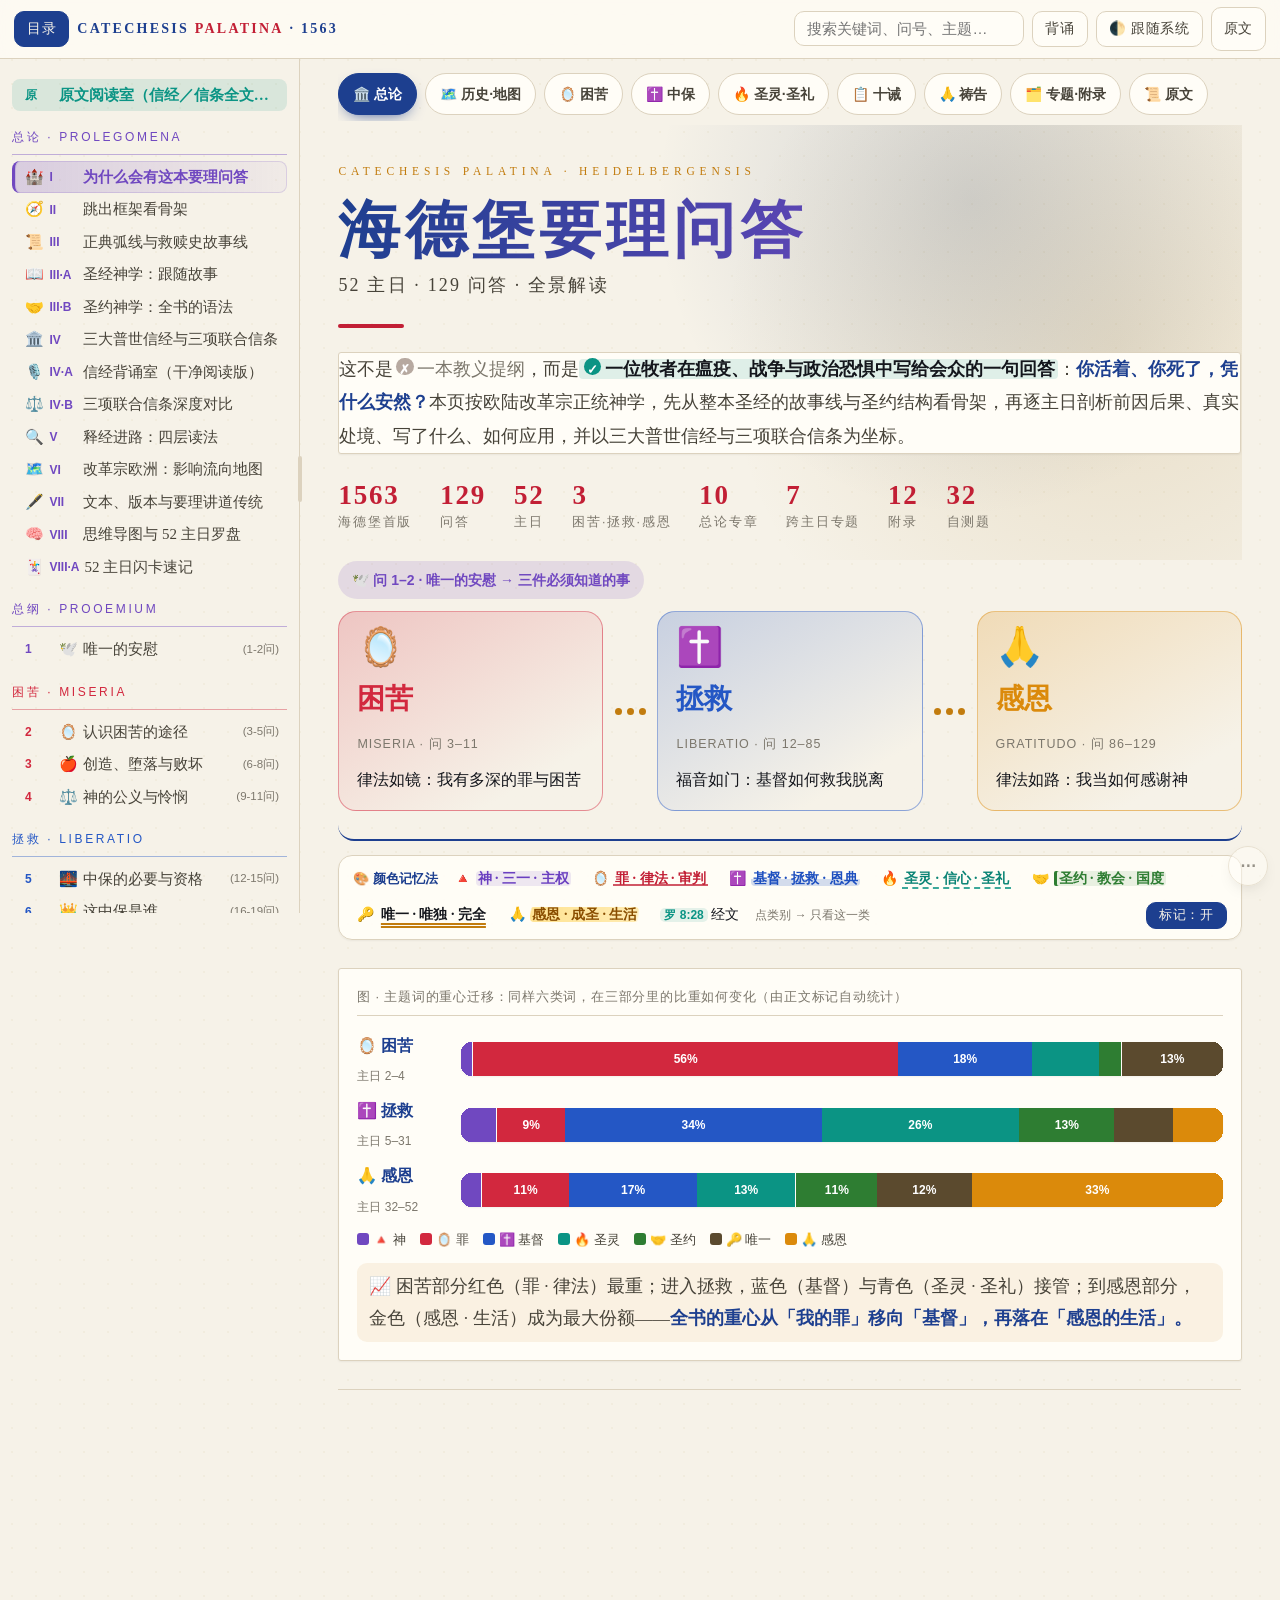
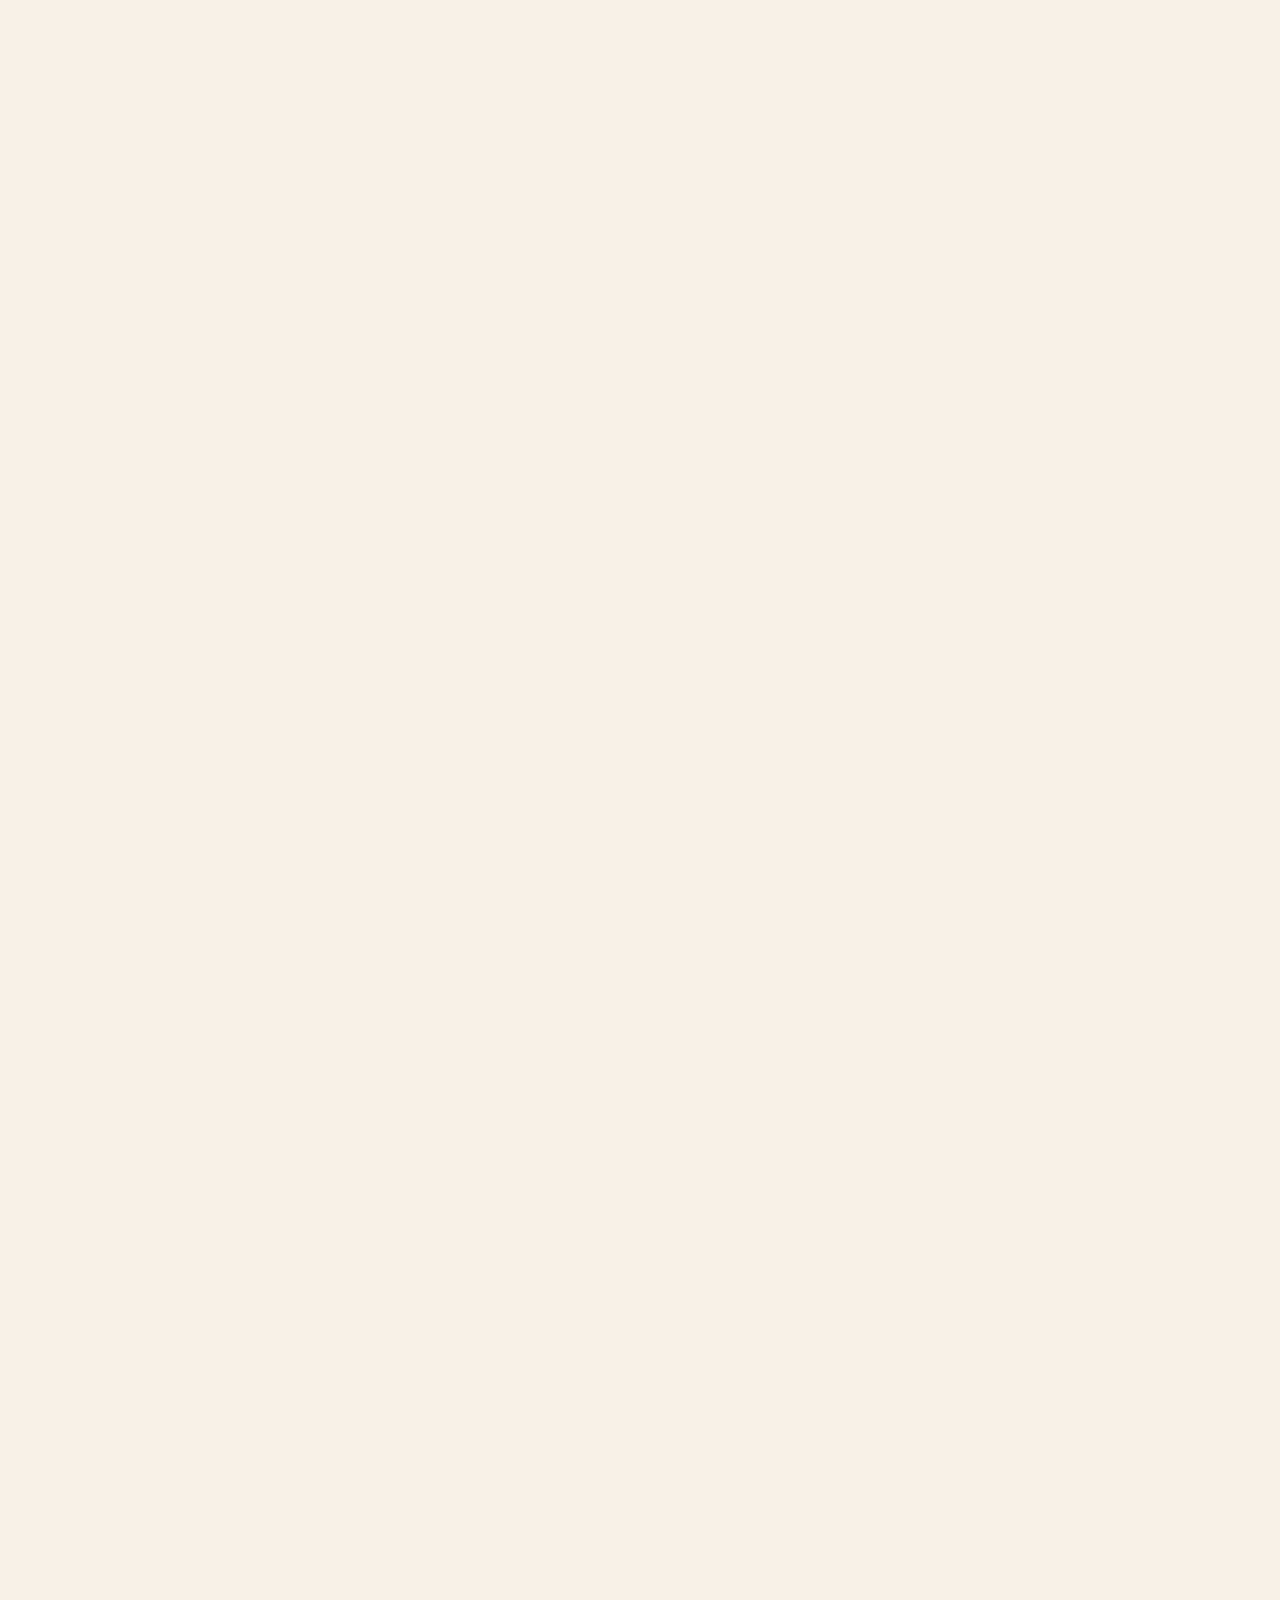
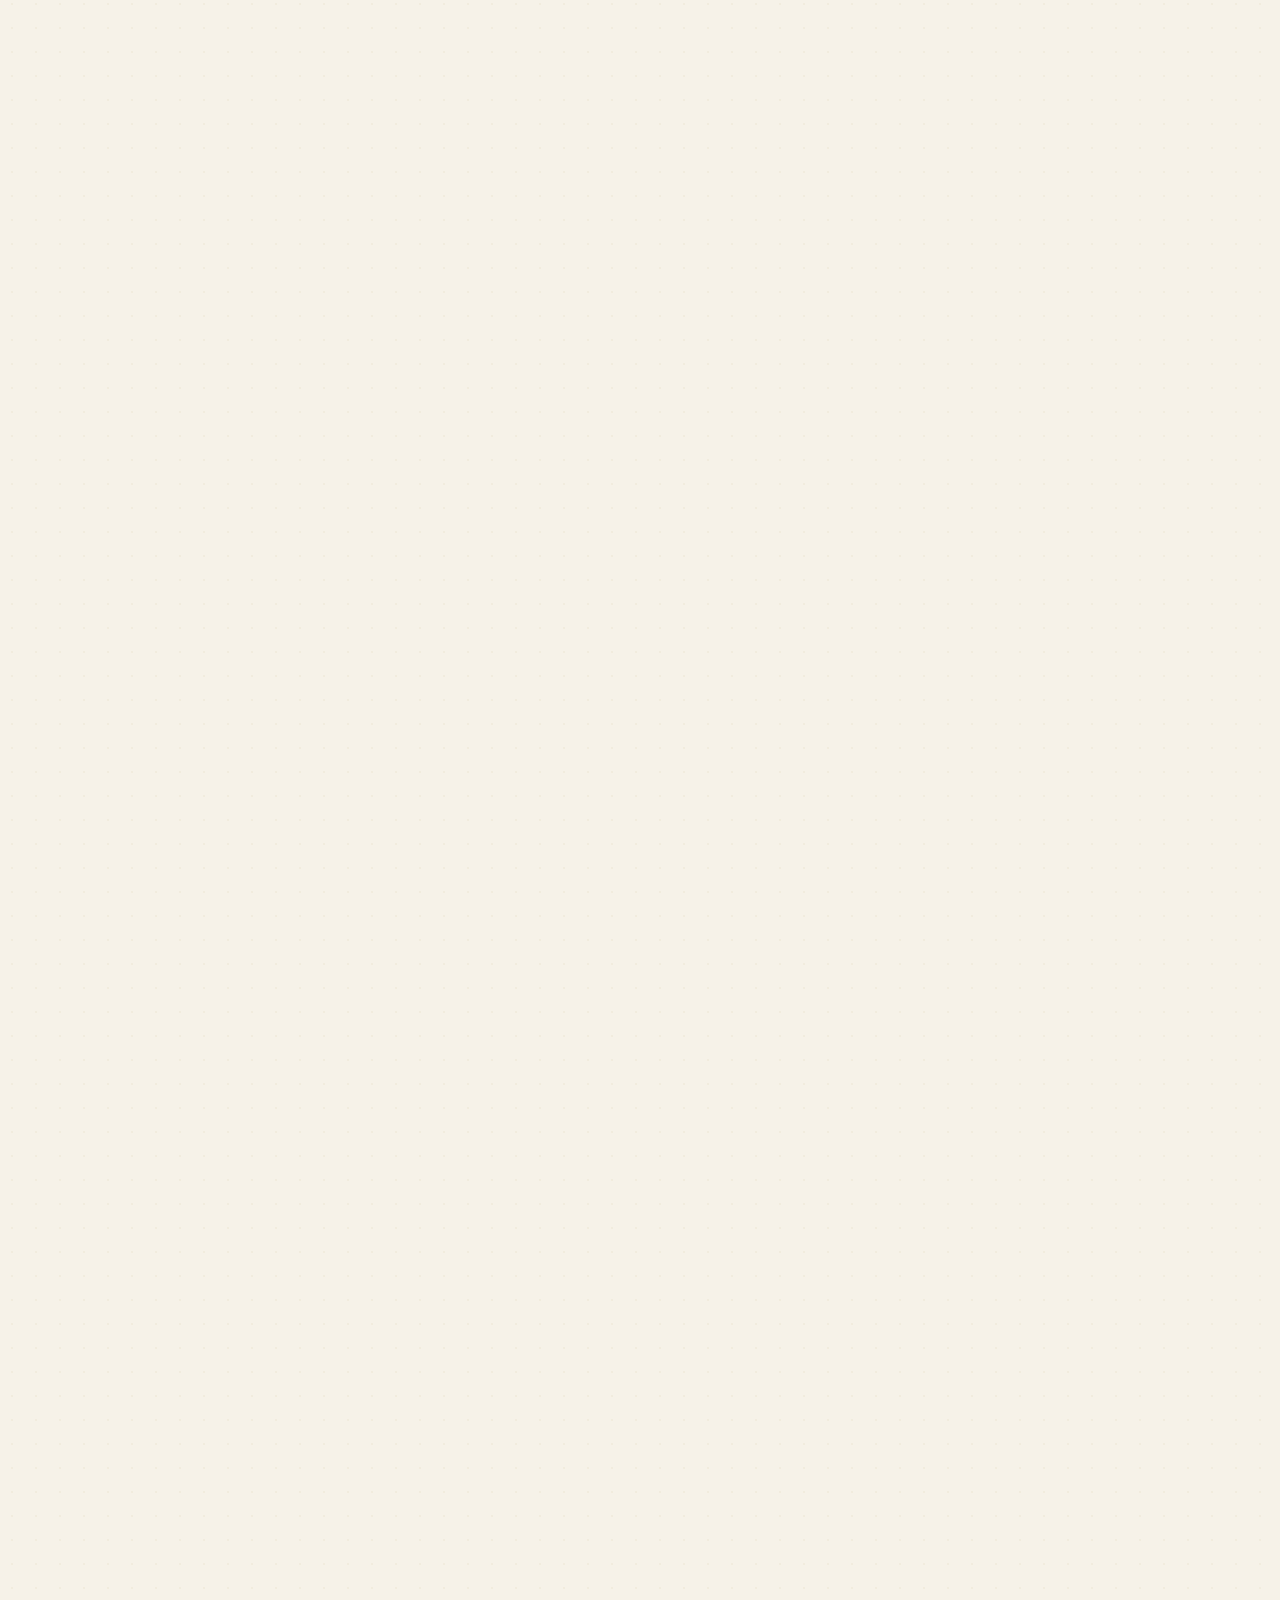
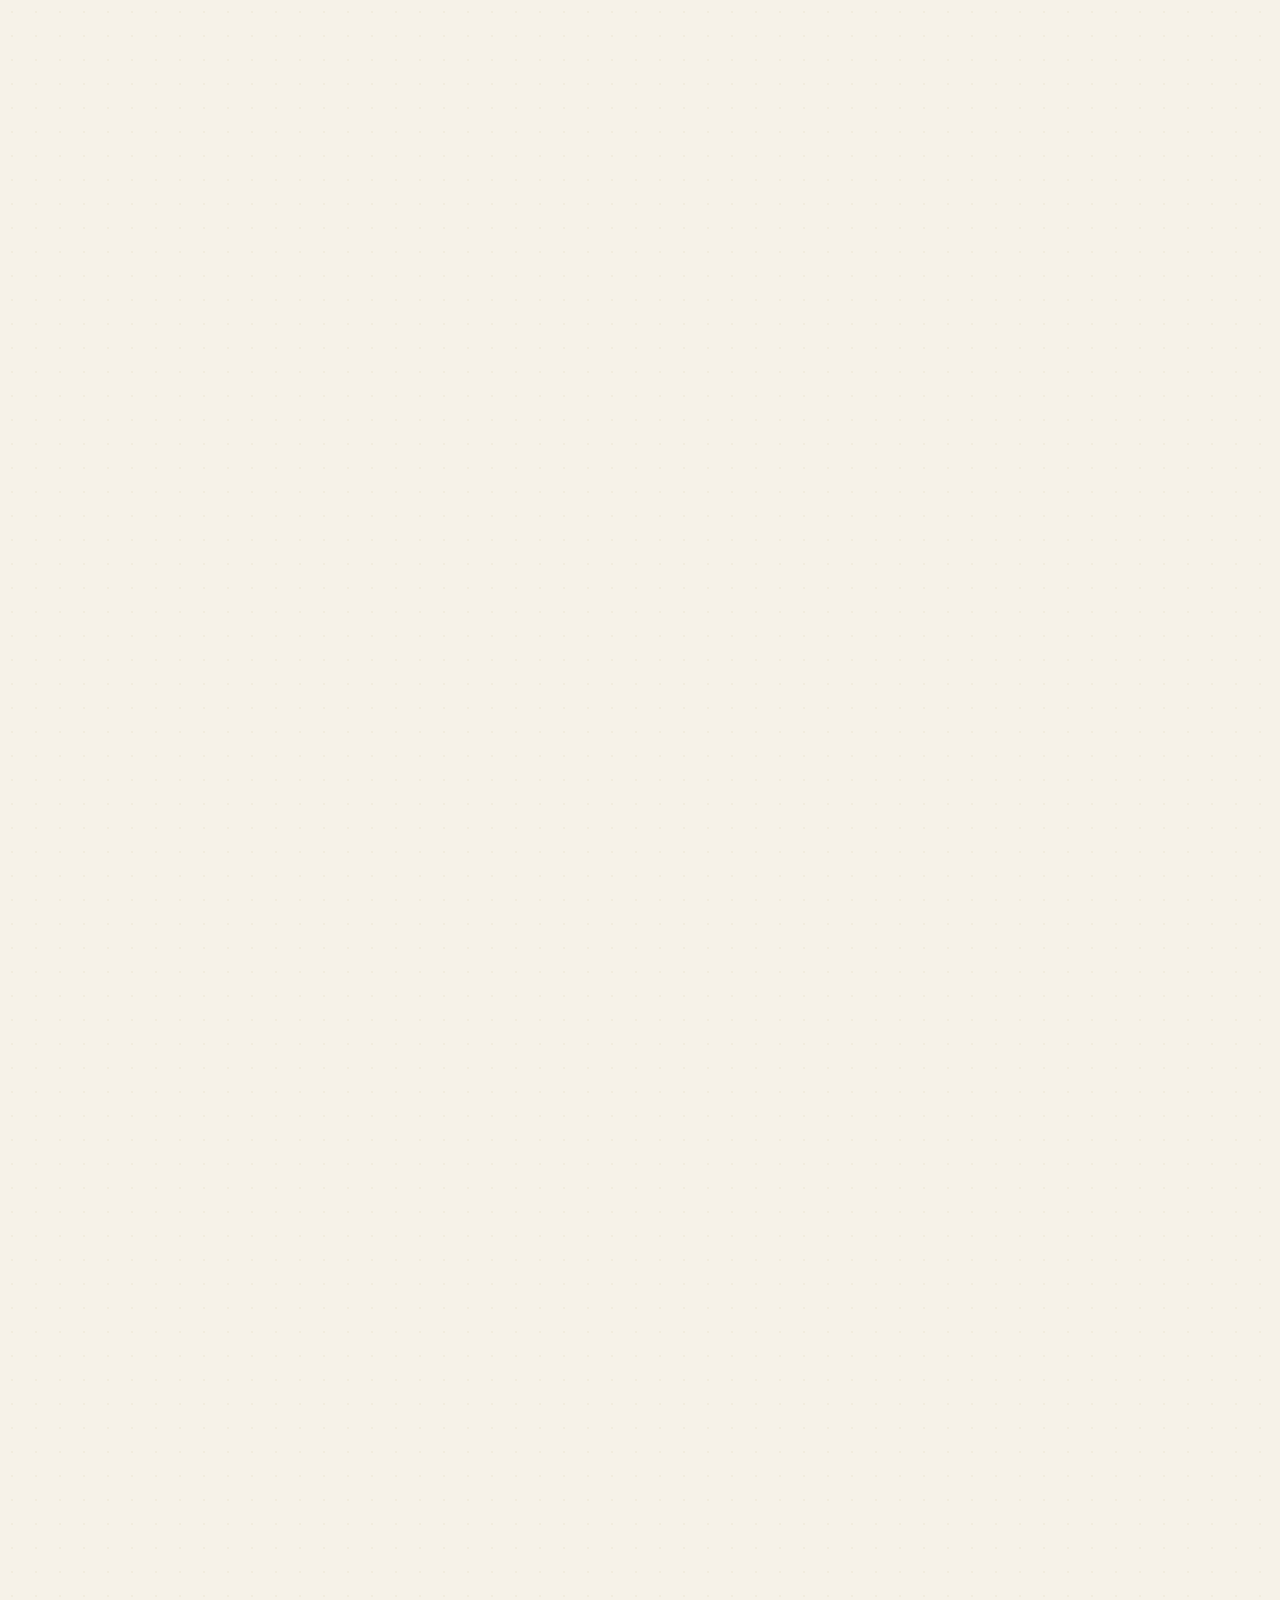
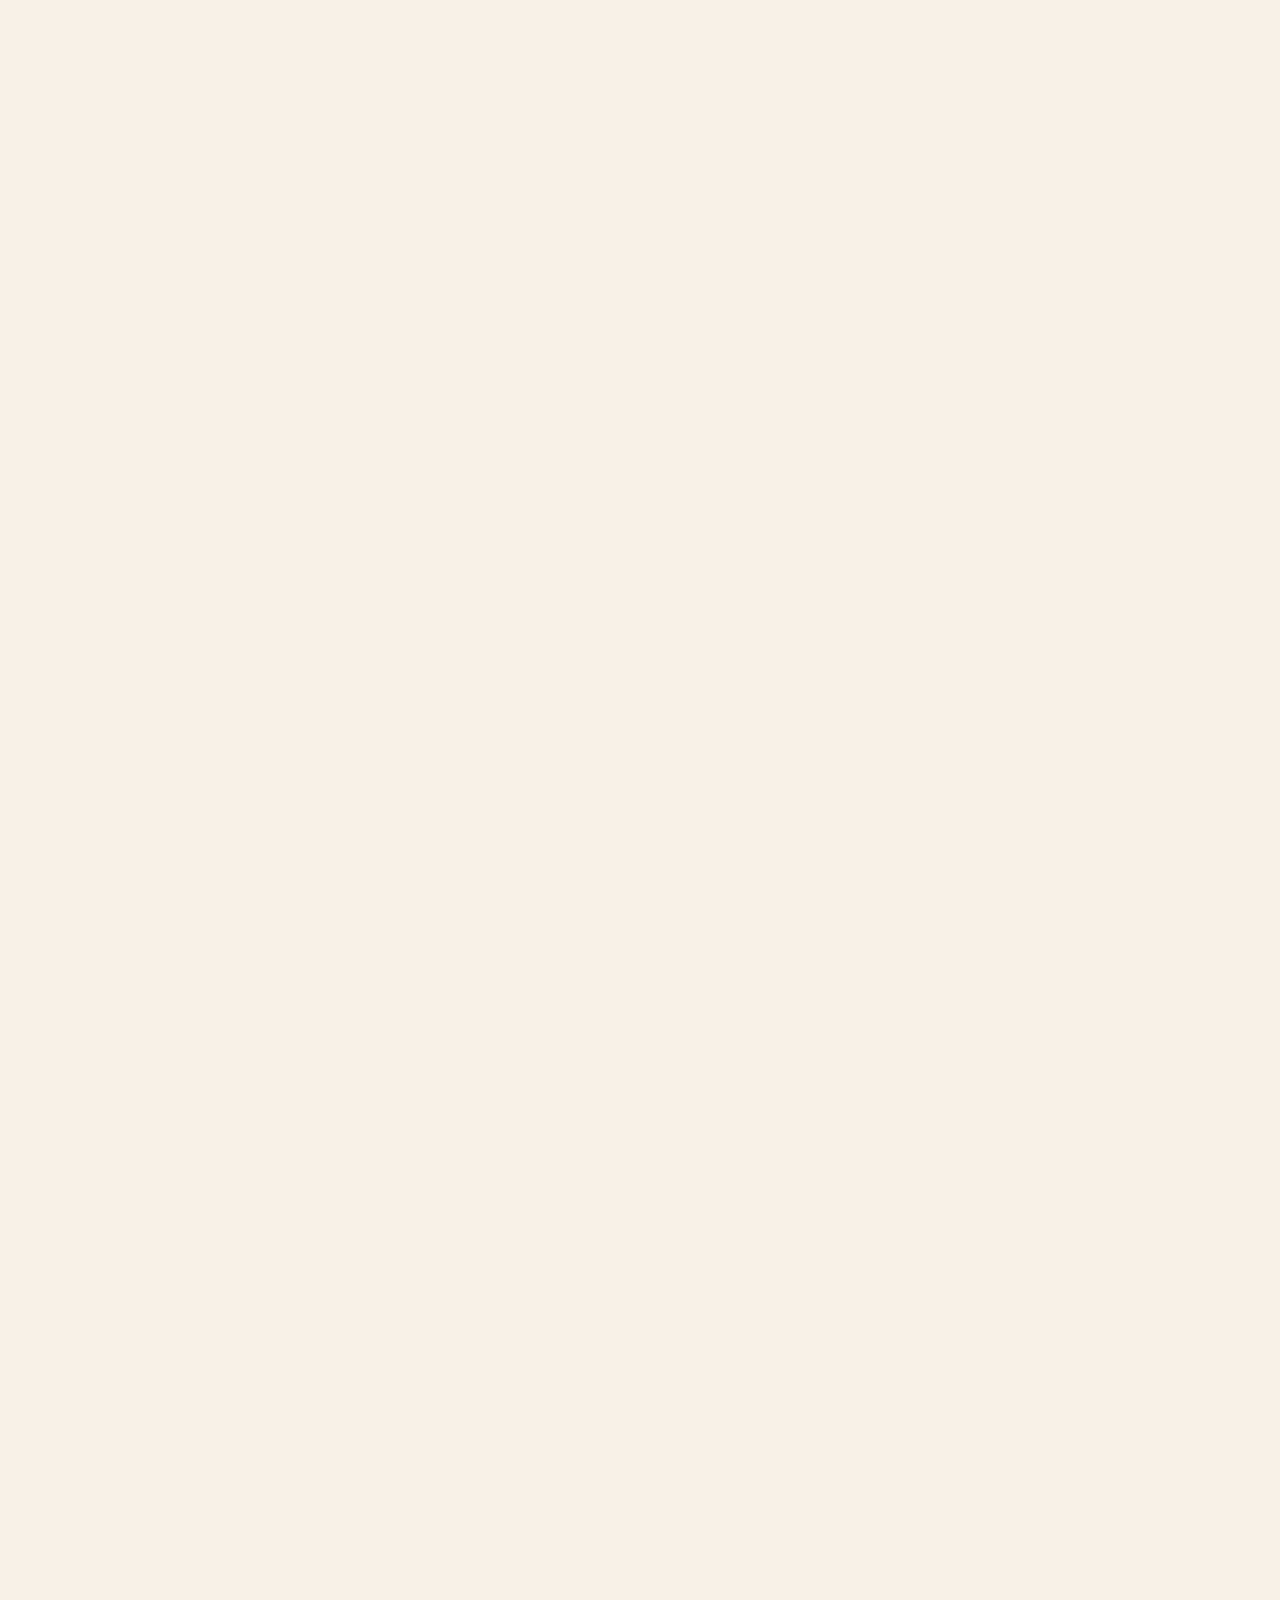
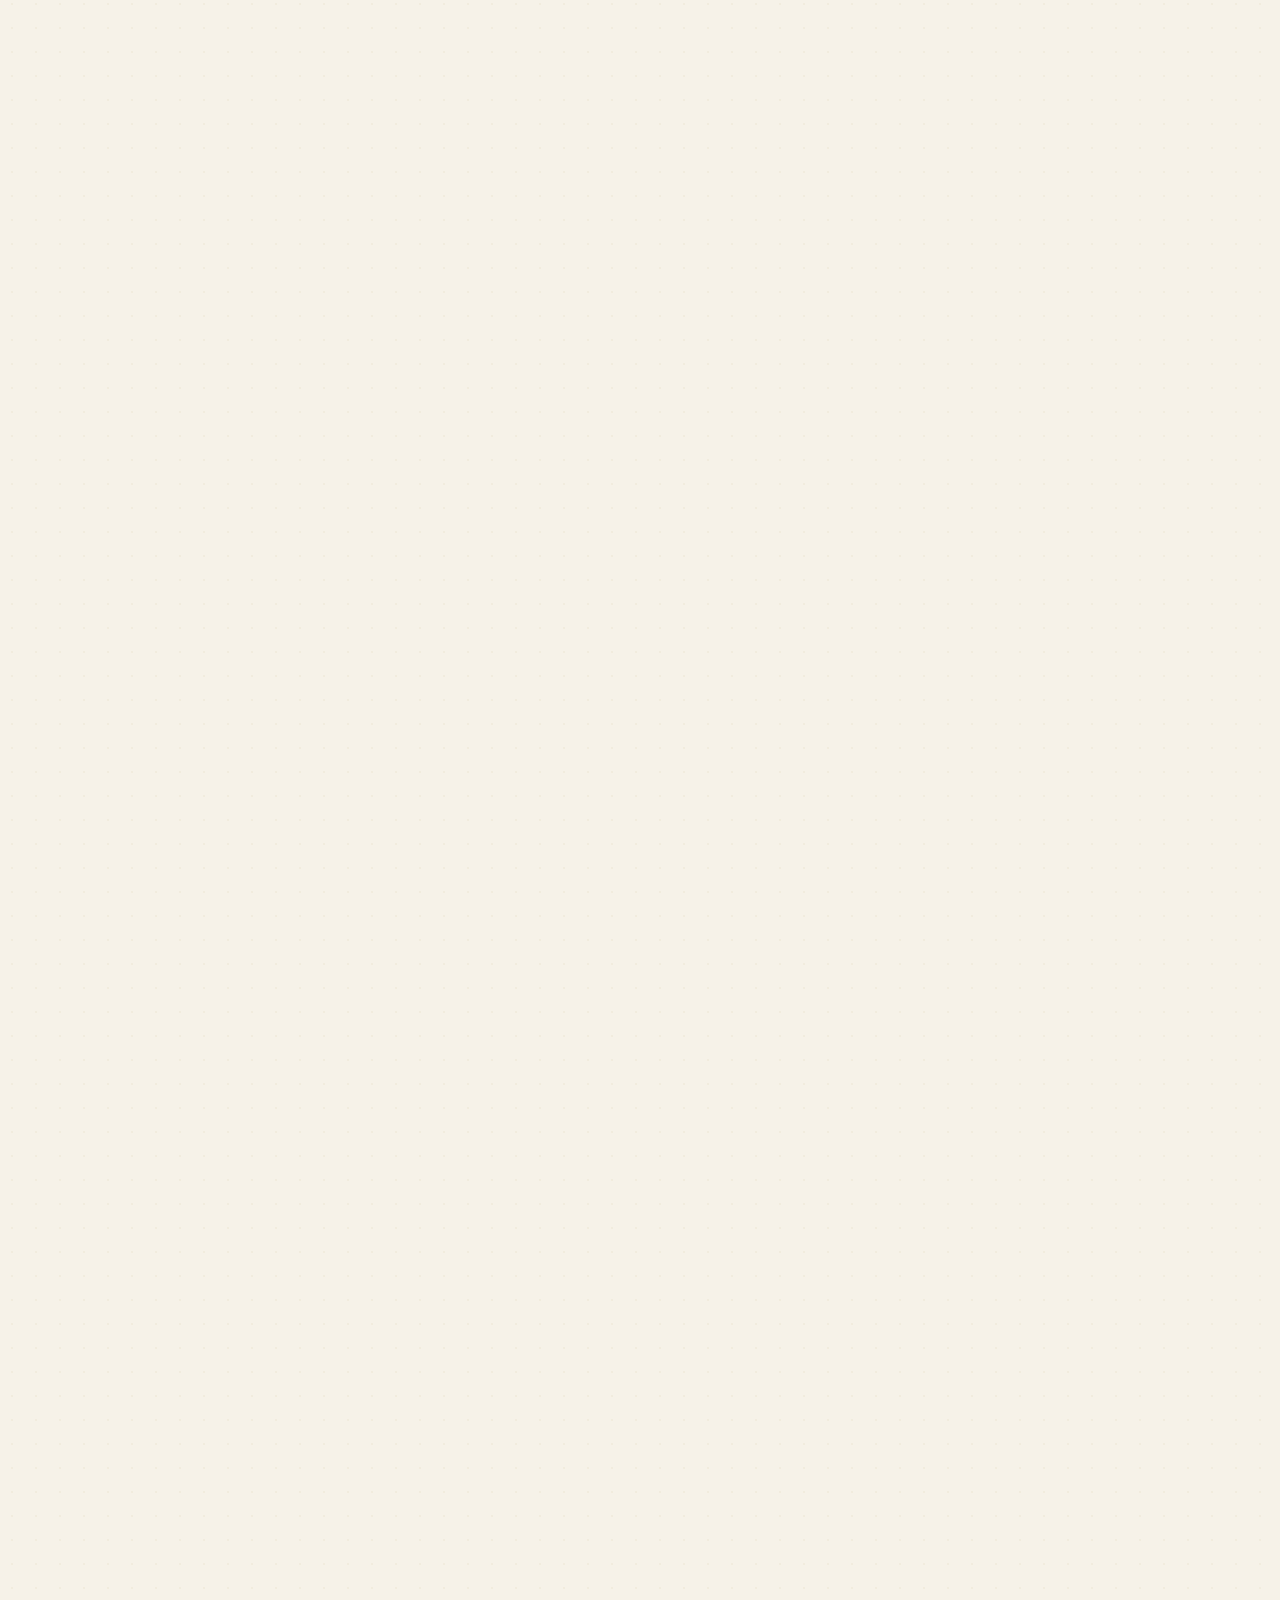
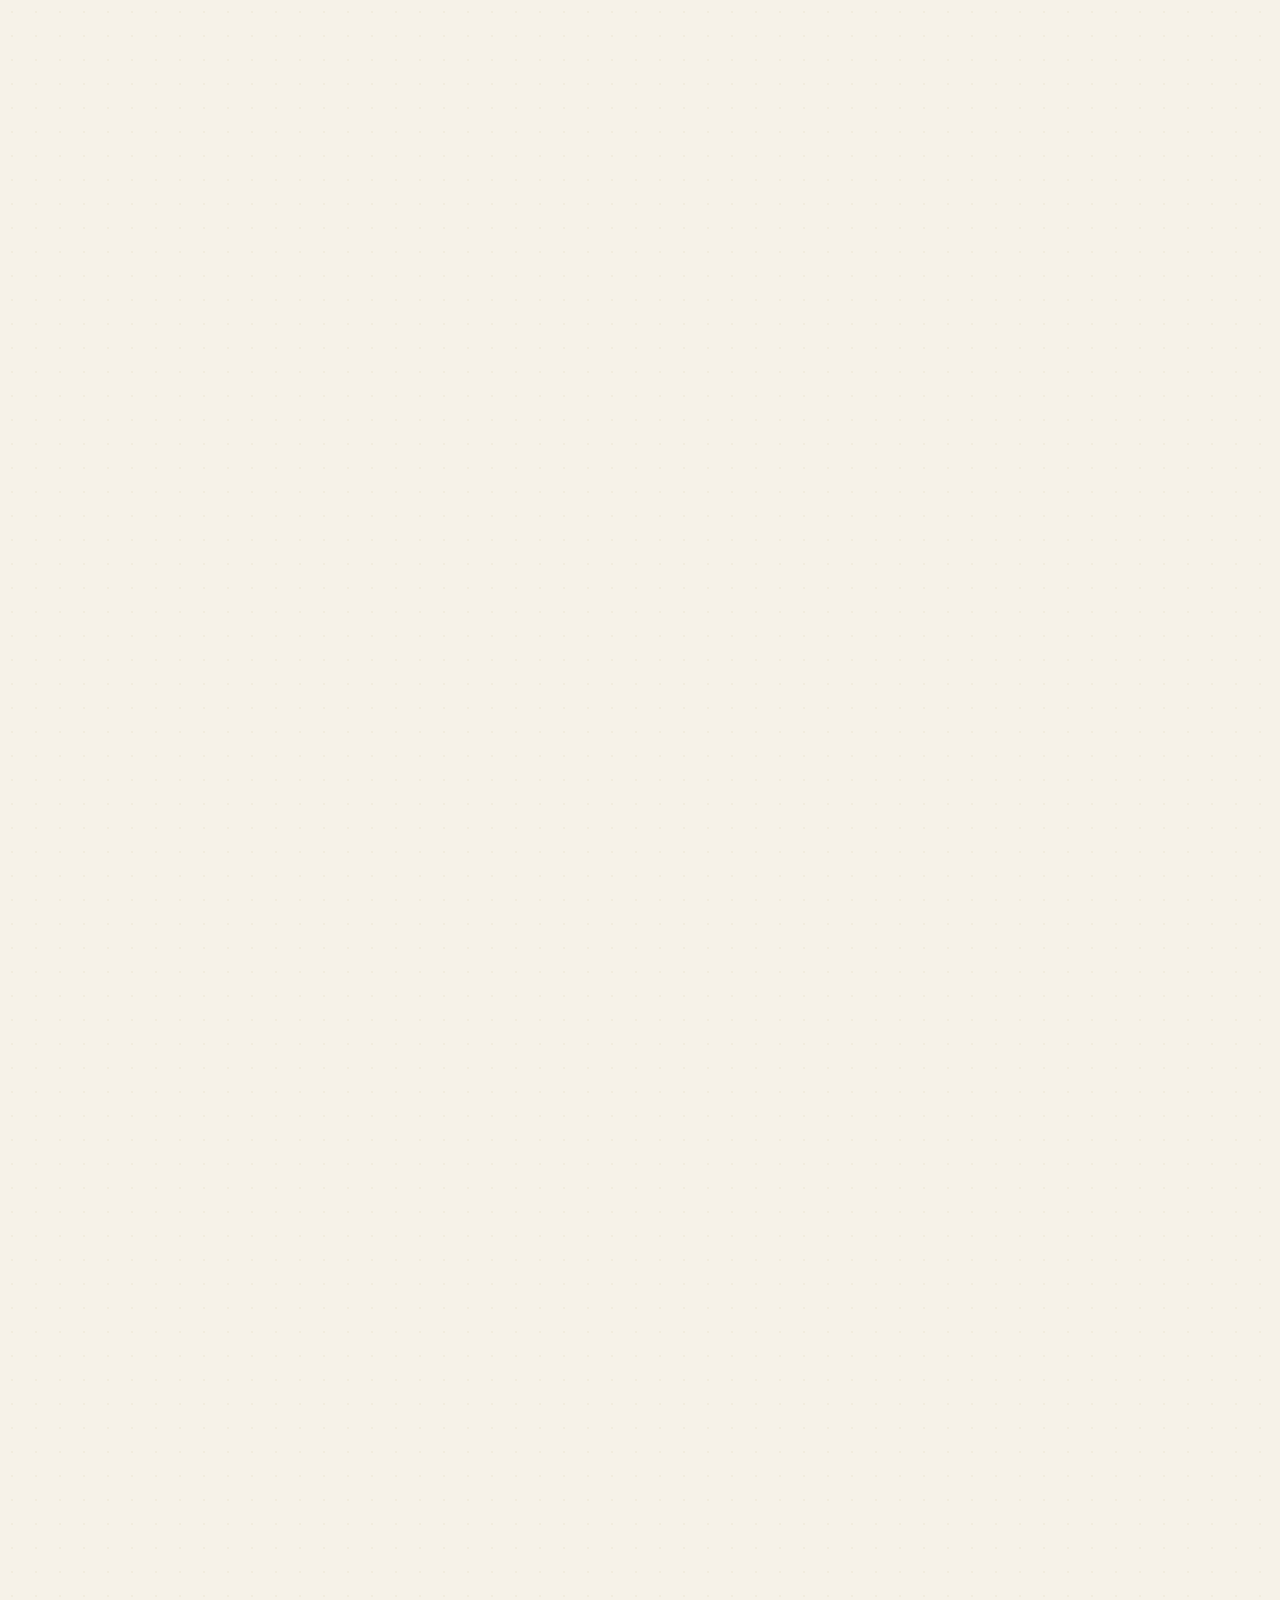
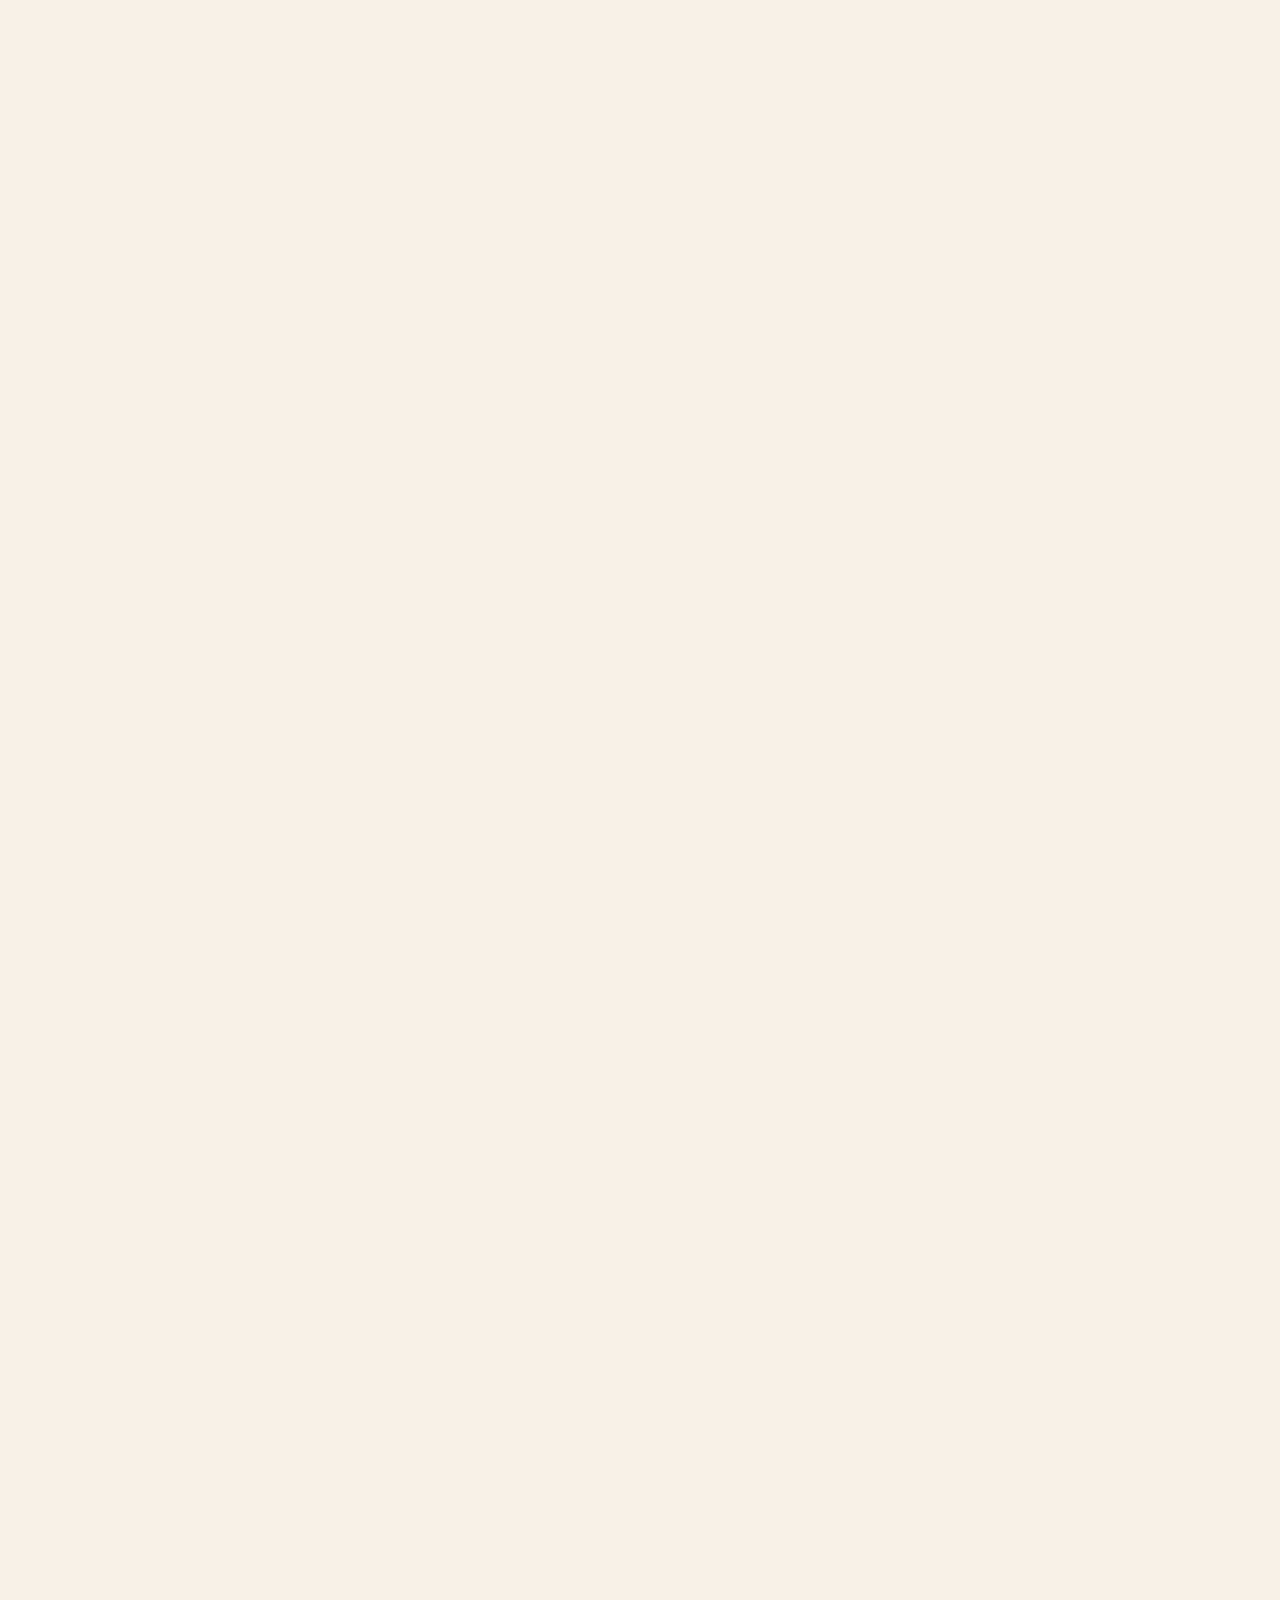
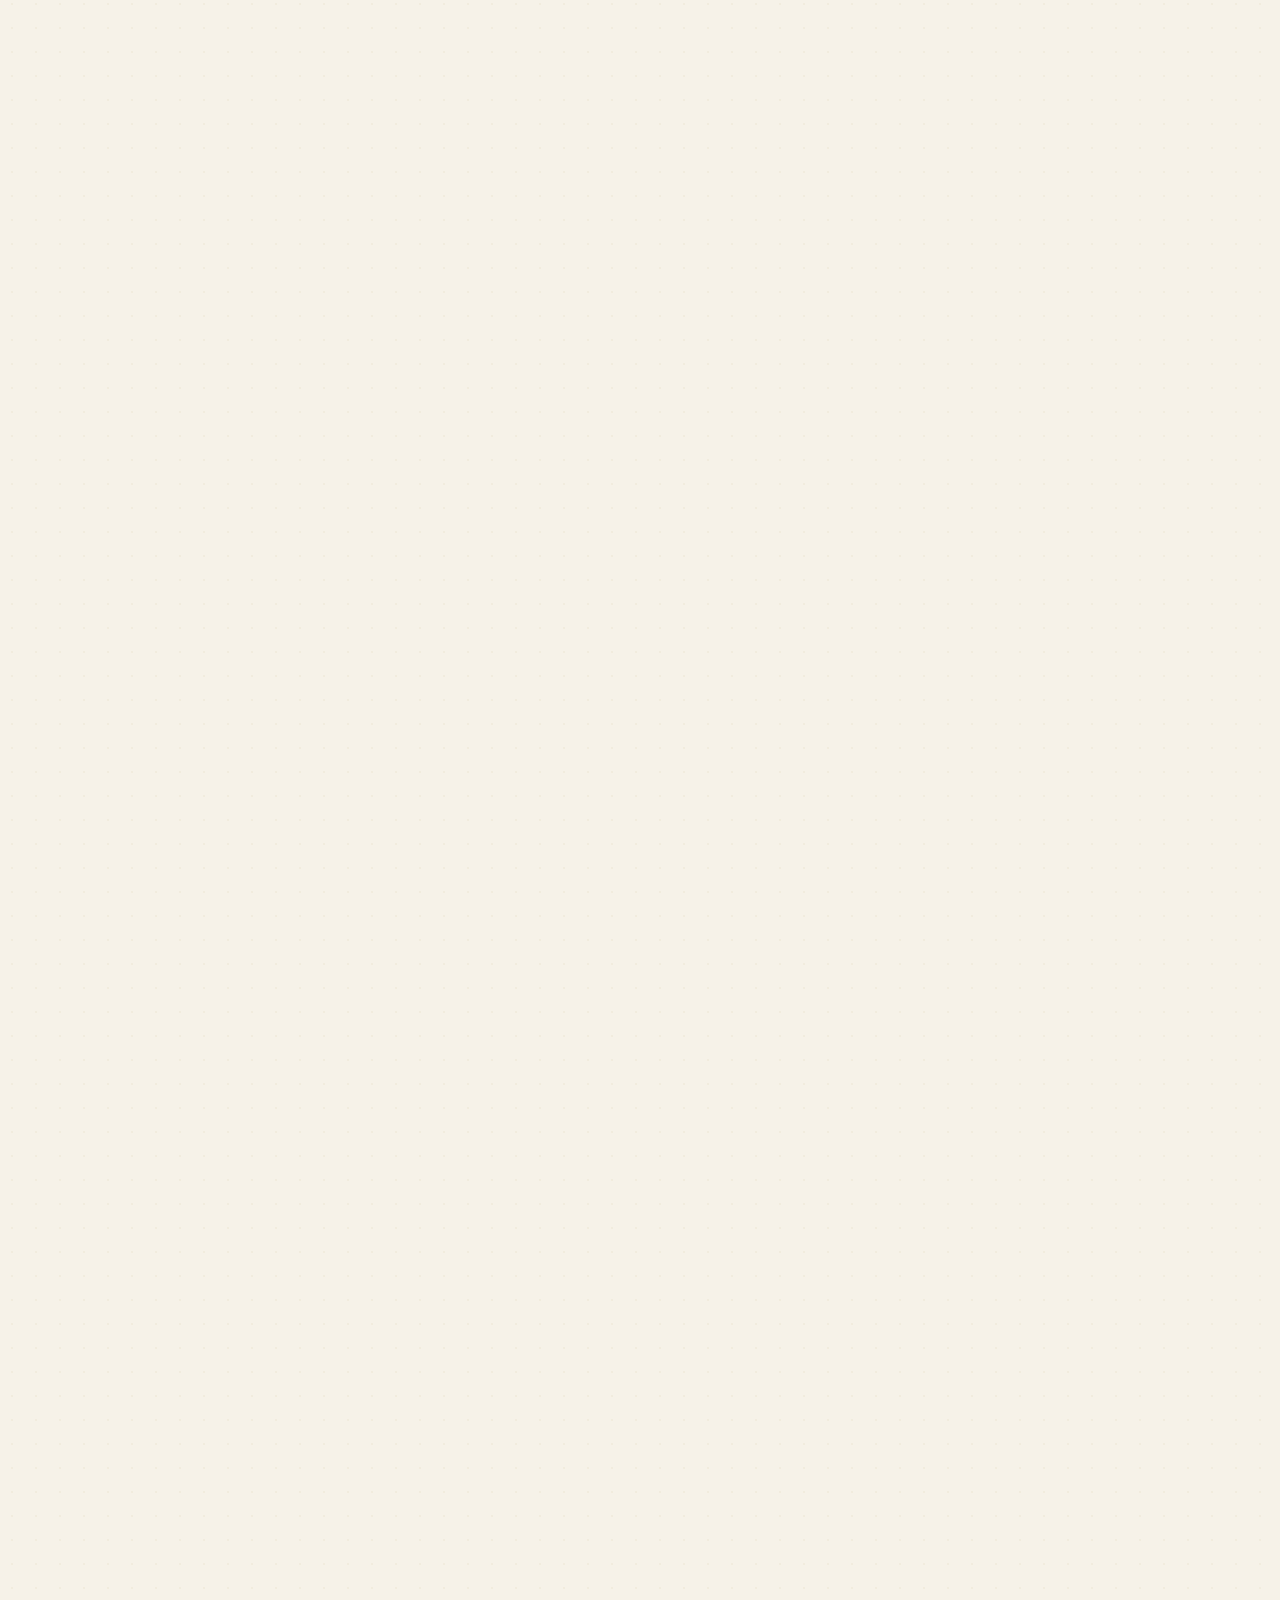
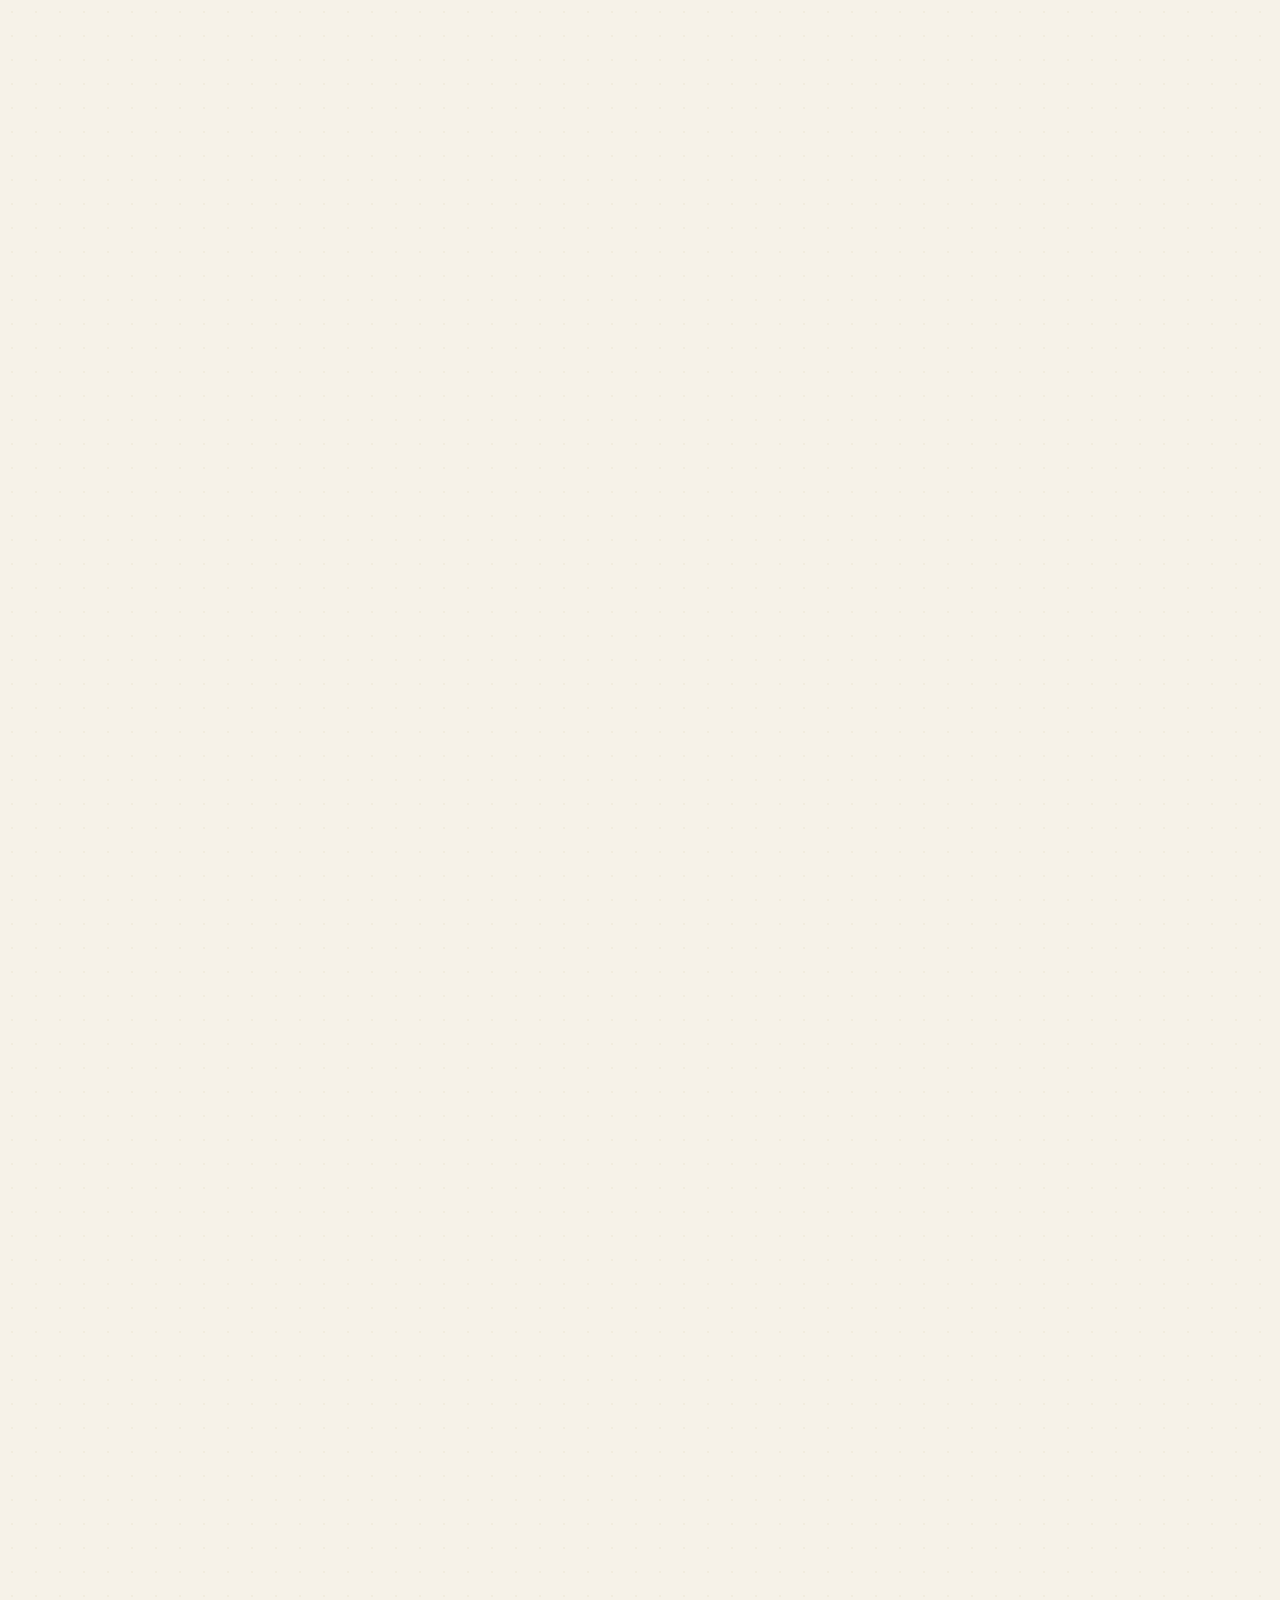
==== index.html @ 4d9810aa "v14: 10 个底图与切换器、海德堡情景图、主日下午讲解图、标记按类聚焦、经文出处越栏修复 Co-Authored-By: Claude Opus 5.5 <noreply@anthropic.co" ====
<!DOCTYPE html><html lang="zh-Hans"><head><meta charset="utf-8"><meta name="viewport" content="width=device-width,initial-scale=1,viewport-fit=cover"><meta name="theme-color" content="#1F3864"><title>总论 · 圣经全景与历史 · 海德堡要理问答 52 主日</title><meta name="description" content="海德堡要理问答 129 问 52 主日全景解读：时间线、救赎史故事线、圣经神学、圣约神学、三大普世信经与三项联合信条、地图、思维导图、流程图与背诵系统。"><link rel="icon" href="data:image/svg+xml,%3Csvg xmlns=%27http://www.w3.org/2000/svg%27 viewBox=%270 0 32 32%27%3E%3Crect width=%2732%27 height=%2732%27 fill=%27%231F3864%27/%3E%3Ctext x=%2716%27 y=%2723%27 font-size=%2720%27 text-anchor=%27middle%27 fill=%27%23F6F2E8%27%3EH%3C/text%3E%3C/svg%3E"><script>if("IntersectionObserver" in window)document.documentElement.classList.add("io")</script><link rel="stylesheet" href="assets/site.css"><script type="speculationrules">{"prerender": [{"where": {"href_matches": "/*"}, "eagerness": "moderate"}], "prefetch": [{"urls": ["history.html", "p1-misery.html", "p2-christ.html", "p3-spirit.html", "p4-law.html", "p5-prayer.html", "topics.html", "texts.html"], "eagerness": "eager"}]}</script></head><body><svg width="0" height="0" style="position:absolute" aria-hidden="true"><symbol id="i-book" viewBox="0 0 24 24" fill="none" stroke="currentColor" stroke-width="1.8" stroke-linecap="round" stroke-linejoin="round"><path d="M4 4h7a3 3 0 0 1 3 3v13a2 2 0 0 0-2-2H4z"/><path d="M20 4h-6a3 3 0 0 0-3 3v13a2 2 0 0 1 2-2h7z"/></symbol><symbol id="i-cross" viewBox="0 0 24 24" fill="none" stroke="currentColor" stroke-width="1.8" stroke-linecap="round" stroke-linejoin="round"><path d="M12 2v20M5 8h14"/></symbol><symbol id="i-core" viewBox="0 0 24 24" fill="none" stroke="currentColor" stroke-width="1.8" stroke-linecap="round" stroke-linejoin="round"><circle cx="12" cy="12" r="9"/><circle cx="12" cy="12" r="4"/><circle cx="12" cy="12" r="1" fill="currentColor"/></symbol><symbol id="i-flow" viewBox="0 0 24 24" fill="none" stroke="currentColor" stroke-width="1.8" stroke-linecap="round" stroke-linejoin="round"><path d="M5 12h14M13 6l6 6-6 6"/></symbol><symbol id="i-scroll" viewBox="0 0 24 24" fill="none" stroke="currentColor" stroke-width="1.8" stroke-linecap="round" stroke-linejoin="round"><path d="M8 3h11v15a3 3 0 0 1-3 3H6a3 3 0 0 1-3-3V6h5"/><path d="M8 3v13"/></symbol><symbol id="i-lang" viewBox="0 0 24 24" fill="none" stroke="currentColor" stroke-width="1.8" stroke-linecap="round" stroke-linejoin="round"><path d="M4 5h9M8.5 3v2M6 5c1 4 4 7 7 8M11 5c-1 4-4 7-7 8"/><path d="M14 21l4-9 4 9M15.5 18h5"/></symbol><symbol id="i-globe" viewBox="0 0 24 24" fill="none" stroke="currentColor" stroke-width="1.8" stroke-linecap="round" stroke-linejoin="round"><circle cx="12" cy="12" r="9"/><path d="M3 12h18M12 3a14 14 0 0 1 0 18M12 3a14 14 0 0 0 0 18"/></symbol><symbol id="i-brain" viewBox="0 0 24 24" fill="none" stroke="currentColor" stroke-width="1.8" stroke-linecap="round" stroke-linejoin="round"><path d="M9 4a3 3 0 0 0-3 3 3 3 0 0 0-2 5 3 3 0 0 0 2 5 3 3 0 0 0 3 3h1V4z"/><path d="M15 4a3 3 0 0 1 3 3 3 3 0 0 1 2 5 3 3 0 0 1-2 5 3 3 0 0 1-3 3h-1V4z"/></symbol><symbol id="i-arc" viewBox="0 0 24 24" fill="none" stroke="currentColor" stroke-width="1.8" stroke-linecap="round" stroke-linejoin="round"><path d="M3 18c4-12 14-12 18 0"/><circle cx="3" cy="18" r="1.5"/><circle cx="21" cy="18" r="1.5"/></symbol><symbol id="i-eye" viewBox="0 0 24 24" fill="none" stroke="currentColor" stroke-width="1.8" stroke-linecap="round" stroke-linejoin="round"><path d="M2 12s4-7 10-7 10 7 10 7-4 7-10 7S2 12 2 12z"/><circle cx="12" cy="12" r="3"/></symbol><symbol id="i-link" viewBox="0 0 24 24" fill="none" stroke="currentColor" stroke-width="1.8" stroke-linecap="round" stroke-linejoin="round"><path d="M10 14a4 4 0 0 0 6 0l3-3a4 4 0 0 0-6-6l-1 1"/><path d="M14 10a4 4 0 0 0-6 0l-3 3a4 4 0 0 0 6 6l1-1"/></symbol><symbol id="i-alert" viewBox="0 0 24 24" fill="none" stroke="currentColor" stroke-width="1.8" stroke-linecap="round" stroke-linejoin="round"><path d="M12 3l10 18H2z"/><path d="M12 10v5M12 18v.5"/></symbol><symbol id="i-key" viewBox="0 0 24 24" fill="none" stroke="currentColor" stroke-width="1.8" stroke-linecap="round" stroke-linejoin="round"><circle cx="8" cy="15" r="4"/><path d="M11 12l9-9M17 6l3 3"/></symbol><symbol id="i-map" viewBox="0 0 24 24" fill="none" stroke="currentColor" stroke-width="1.8" stroke-linecap="round" stroke-linejoin="round"><path d="M12 21s-7-6-7-12a7 7 0 0 1 14 0c0 6-7 12-7 12z"/><circle cx="12" cy="9" r="2.5"/></symbol><symbol id="i-clock" viewBox="0 0 24 24" fill="none" stroke="currentColor" stroke-width="1.8" stroke-linecap="round" stroke-linejoin="round"><circle cx="12" cy="12" r="9"/><path d="M12 7v5l3 2"/></symbol><symbol id="i-mic" viewBox="0 0 24 24" fill="none" stroke="currentColor" stroke-width="1.8" stroke-linecap="round" stroke-linejoin="round"><rect x="9" y="3" width="6" height="11" rx="3"/><path d="M5 11a7 7 0 0 0 14 0M12 18v3"/></symbol><symbol id="i-layers" viewBox="0 0 24 24" fill="none" stroke="currentColor" stroke-width="1.8" stroke-linecap="round" stroke-linejoin="round"><path d="M12 3l9 5-9 5-9-5z"/><path d="M3 13l9 5 9-5"/></symbol><symbol id="i-chev" viewBox="0 0 24 24" fill="none" stroke="currentColor" stroke-width="1.8" stroke-linecap="round" stroke-linejoin="round"><path d="M6 9l6 6 6-6"/></symbol></svg><div id="prog"></div><div class="topbar"><div class="tb"><button class="btn on" id="tocBtn" title="显示／隐藏目录">目录</button><div class="brand">CATECHESIS <b>PALATINA</b> · 1563</div><div class="sp"></div><div class="tbs"><input id="q" type="search" placeholder="搜索关键词、问号、主题…" aria-label="搜索"></div><button class="btn" id="drillBtn" title="遮盖答案，点按逐问自测">背诵</button><button class="btn" id="themeBtn" title="明／暗／跟随系统">主题</button><a class="btn" href="texts.html" title="信经与信条全文（ccifellowship.org 原文）">原文</a></div></div><div class="scrim"></div><div class="shell"><nav class="side"><div class="toc"><a class="toc-src" href="texts.html"><span class="no">原</span>原文阅读室（信经／信条全文）↗</a><div class="toc-h">总论 · PROLEGOMENA</div><a href="#intro-why"><span class="emo">🏰</span><span class="no">I</span>为什么会有这本要理问答</a><a href="#intro-frame"><span class="emo">🧭</span><span class="no">II</span>跳出框架看骨架</a><a href="#intro-canon"><span class="emo">📜</span><span class="no">III</span>正典弧线与救赎史故事线</a><a href="#bt-canon"><span class="emo">📖</span><span class="no">III·A</span>圣经神学：跟随故事</a><a href="#bt-cov"><span class="emo">🤝</span><span class="no">III·B</span>圣约神学：全书的语法</a><a href="#intro-compare"><span class="emo">🏛️</span><span class="no">IV</span>三大普世信经与三项联合信条</a><a href="#creed-reader"><span class="emo">🎙️</span><span class="no">IV·A</span>信经背诵室（干净阅读版）</a><a href="#forms-cmp"><span class="emo">⚖️</span><span class="no">IV·B</span>三项联合信条深度对比</a><a href="#intro-method"><span class="emo">🔍</span><span class="no">V</span>释经进路：四层读法</a><a href="#intro-map"><span class="emo">🗺️</span><span class="no">VI</span>改革宗欧洲：影响流向地图</a><a href="#intro-text"><span class="emo">🖋️</span><span class="no">VII</span>文本、版本与要理讲道传统</a><a href="#compass"><span class="emo">🧠</span><span class="no">VIII</span>思维导图与 52 主日罗盘</a><a href="#flash"><span class="emo">🃏</span><span class="no">VIII·A</span>52 主日闪卡速记</a><div class="toc-h">总纲 · PROOEMIUM</div><a href="p1-misery.html#ld1" data-n="1"><span class="no">1</span><span class="emo">🕊️</span>唯一的安慰<span class="qr">(1-2问)</span></a><div class="toc-h">困苦 · MISERIA</div><a href="p1-misery.html#ld2" data-n="2"><span class="no">2</span><span class="emo">🪞</span>认识困苦的途径<span class="qr">(3-5问)</span></a><a href="p1-misery.html#ld3" data-n="3"><span class="no">3</span><span class="emo">🍎</span>创造、堕落与败坏<span class="qr">(6-8问)</span></a><a href="p1-misery.html#ld4" data-n="4"><span class="no">4</span><span class="emo">⚖️</span>神的公义与怜悯<span class="qr">(9-11问)</span></a><div class="toc-h">拯救 · LIBERATIO</div><a href="p2-christ.html#ld5" data-n="5"><span class="no">5</span><span class="emo">🌉</span>中保的必要与资格<span class="qr">(12-15问)</span></a><a href="p2-christ.html#ld6" data-n="6"><span class="no">6</span><span class="emo">👑</span>这中保是谁<span class="qr">(16-19问)</span></a><a href="p2-christ.html#ld7" data-n="7"><span class="no">7</span><span class="emo">🔑</span>真信心与使徒信经<span class="qr">(20-23问)</span></a><a href="p2-christ.html#ld8" data-n="8"><span class="no">8</span><span class="emo">🔺</span>三位一体<span class="qr">(24-25问)</span></a><a href="p2-christ.html#ld9" data-n="9"><span class="no">9</span><span class="emo">🌍</span>圣父与创造<span class="qr">(26问)</span></a><a href="p2-christ.html#ld10" data-n="10"><span class="no">10</span><span class="emo">🌧️</span>神的护理<span class="qr">(27-28问)</span></a><a href="p2-christ.html#ld11" data-n="11"><span class="no">11</span><span class="emo">✝️</span>耶稣这名<span class="qr">(29-30问)</span></a><a href="p2-christ.html#ld12" data-n="12"><span class="no">12</span><span class="emo">🫒</span>基督三职与信徒的受膏<span class="qr">(31-32问)</span></a><a href="p2-christ.html#ld13" data-n="13"><span class="no">13</span><span class="emo">👶</span>独生子与我们的主<span class="qr">(33-34问)</span></a><a href="p2-christ.html#ld14" data-n="14"><span class="no">14</span><span class="emo">🌟</span>道成肉身<span class="qr">(35-36问)</span></a><a href="p2-christ.html#ld15" data-n="15"><span class="no">15</span><span class="emo">🩸</span>受苦、彼拉多与十字架<span class="qr">(37-39问)</span></a><a href="p2-christ.html#ld16" data-n="16"><span class="no">16</span><span class="emo">⚰️</span>死、埋葬与降在阴间<span class="qr">(40-44问)</span></a><a href="p2-christ.html#ld17" data-n="17"><span class="no">17</span><span class="emo">🌅</span>复活<span class="qr">(45问)</span></a><a href="p2-christ.html#ld18" data-n="18"><span class="no">18</span><span class="emo">☁️</span>升天与「加尔文之外」<span class="qr">(46-49问)</span></a><a href="p2-christ.html#ld19" data-n="19"><span class="no">19</span><span class="emo">⚖️</span>坐在右边与再来审判<span class="qr">(50-52问)</span></a><a href="p3-spirit.html#ld20" data-n="20"><span class="no">20</span><span class="emo">🔥</span>圣灵<span class="qr">(53问)</span></a><a href="p3-spirit.html#ld21" data-n="21"><span class="no">21</span><span class="emo">⛪</span>教会、相通与赦罪<span class="qr">(54-56问)</span></a><a href="p3-spirit.html#ld22" data-n="22"><span class="no">22</span><span class="emo">🌱</span>身体复活与永生<span class="qr">(57-58问)</span></a><a href="p3-spirit.html#ld23" data-n="23"><span class="no">23</span><span class="emo">🧥</span>因信称义<span class="qr">(59-61问)</span></a><a href="p3-spirit.html#ld24" data-n="24"><span class="no">24</span><span class="emo">🍇</span>善行与功德<span class="qr">(62-64问)</span></a><a href="p3-spirit.html#ld25" data-n="25"><span class="no">25</span><span class="emo">📖</span>圣道、圣礼与信心的来源<span class="qr">(65-68问)</span></a><a href="p3-spirit.html#ld26" data-n="26"><span class="no">26</span><span class="emo">💧</span>洗礼<span class="qr">(69-71问)</span></a><a href="p3-spirit.html#ld27" data-n="27"><span class="no">27</span><span class="emo">👪</span>婴儿洗<span class="qr">(72-74问)</span></a><a href="p3-spirit.html#ld28" data-n="28"><span class="no">28</span><span class="emo">🍞</span>圣餐<span class="qr">(75-77问)</span></a><a href="p3-spirit.html#ld29" data-n="29"><span class="no">29</span><span class="emo">🍷</span>反变质说<span class="qr">(78-79问)</span></a><a href="p3-spirit.html#ld30" data-n="30"><span class="no">30</span><span class="emo">🚫</span>弥撒、圣餐的界限<span class="qr">(80-82问)</span></a><a href="p3-spirit.html#ld31" data-n="31"><span class="no">31</span><span class="emo">🗝️</span>天国的钥匙<span class="qr">(83-85问)</span></a><div class="toc-h">感恩 · GRATITUDO</div><a href="p4-law.html#ld32" data-n="32"><span class="no">32</span><span class="emo">🌳</span>我们为何仍要行善<span class="qr">(86-87问)</span></a><a href="p4-law.html#ld33" data-n="33"><span class="no">33</span><span class="emo">🔄</span>真悔改与善行的定义<span class="qr">(88-91问)</span></a><a href="p4-law.html#ld34" data-n="34"><span class="no">34</span><span class="emo">1️⃣</span>十诫与第一诫<span class="qr">(92-95问)</span></a><a href="p4-law.html#ld35" data-n="35"><span class="no">35</span><span class="emo">🖼️</span>第二诫：敬拜的方式<span class="qr">(96-98问)</span></a><a href="p4-law.html#ld36" data-n="36"><span class="no">36</span><span class="emo">🗣️</span>第三诫：神的名<span class="qr">(99-100问)</span></a><a href="p4-law.html#ld37" data-n="37"><span class="no">37</span><span class="emo">✋</span>合乎圣经的起誓<span class="qr">(101-102问)</span></a><a href="p4-law.html#ld38" data-n="38"><span class="no">38</span><span class="emo">🕯️</span>第四诫：安息日与主日<span class="qr">(103问)</span></a><a href="p4-law.html#ld39" data-n="39"><span class="no">39</span><span class="emo">👨‍👩‍👧</span>第五诫：权柄<span class="qr">(104问)</span></a><a href="p4-law.html#ld40" data-n="40"><span class="no">40</span><span class="emo">🛡️</span>第六诫：生命<span class="qr">(105-107问)</span></a><a href="p4-law.html#ld41" data-n="41"><span class="no">41</span><span class="emo">💍</span>第七诫：贞洁<span class="qr">(108-109问)</span></a><a href="p4-law.html#ld42" data-n="42"><span class="no">42</span><span class="emo">🤲</span>第八诫：财产<span class="qr">(110-111问)</span></a><a href="p4-law.html#ld43" data-n="43"><span class="no">43</span><span class="emo">🗨️</span>第九诫：真理<span class="qr">(112问)</span></a><a href="p4-law.html#ld44" data-n="44"><span class="no">44</span><span class="emo">❤️</span>第十诫与律法的严格<span class="qr">(113-115问)</span></a><a href="p5-prayer.html#ld45" data-n="45"><span class="no">45</span><span class="emo">🙏</span>祷告的必要与要素<span class="qr">(116-119问)</span></a><a href="p5-prayer.html#ld46" data-n="46"><span class="no">46</span><span class="emo">👨‍👦</span>我们在天上的父<span class="qr">(120-121问)</span></a><a href="p5-prayer.html#ld47" data-n="47"><span class="no">47</span><span class="emo">✨</span>第一求：尊名为圣<span class="qr">(122问)</span></a><a href="p5-prayer.html#ld48" data-n="48"><span class="no">48</span><span class="emo">🏰</span>第二求：愿你的国降临<span class="qr">(123问)</span></a><a href="p5-prayer.html#ld49" data-n="49"><span class="no">49</span><span class="emo">🎯</span>第三求：愿你的旨意成就<span class="qr">(124问)</span></a><a href="p5-prayer.html#ld50" data-n="50"><span class="no">50</span><span class="emo">🥖</span>第四求：日用的饮食<span class="qr">(125问)</span></a><a href="p5-prayer.html#ld51" data-n="51"><span class="no">51</span><span class="emo">🧾</span>第五求：免我们的债<span class="qr">(126问)</span></a><a href="p5-prayer.html#ld52" data-n="52"><span class="no">52</span><span class="emo">🗡️</span>第六求、颂赞与阿们<span class="qr">(127-129问)</span></a><div class="toc-h">历史 · 地图 · 文化</div><a href="history.html#hist-intro"><span class="no">史</span>一部要理诞生的现场</a><a href="history.html#hist-scene"><span class="no">景</span>情景图：1563 年的海德堡</a><a href="history.html#hist-sunday"><span class="no">用</span>讲解图：一个主日下午</a><a href="history.html#hist-map"><span class="no">图</span>互动时间线 × 真实地图</a><a href="history.html#hist-rhine"><span class="no">河</span>莱茵走廊示意图</a><a href="history.html#hist-world"><span class="no">世</span>全球传播地图</a><a href="history.html#hist-culture"><span class="no">文</span>文化区域对照</a><div class="toc-h">跨主日专题 · TOPICA</div><a href="topics.html#tp-assurance"><span class="no">一</span>确据</a><a href="topics.html#tp-chalcedon"><span class="no">二</span>基督论的四条边界</a><a href="topics.html#tp-supper"><span class="no">三</span>圣餐论战一百年</a><a href="topics.html#tp-lawgospel"><span class="no">四</span>律法与福音</a><a href="topics.html#tp-election"><span class="no">五</span>预定论</a><a href="topics.html#tp-worship"><span class="no">六</span>敬拜的规范原则</a><a href="topics.html#tp-german"><span class="no">七</span>德文钥词六则</a><div class="toc-h">结语 · CONCLUSIO</div><a href="topics.html#closure"><span class="emo">♾️</span><span class="no">·</span>三重闭环</a><div class="toc-h">附录 · APPENDIX</div><a href="topics.html#ap-munus"><span class="emo">👑</span><span class="no">A</span>基督三职</a><a href="topics.html#ap-ordo"><span class="emo">⛓️</span><span class="no">B</span>救恩次序与动态链</a><a href="topics.html#ap-sac"><span class="emo">🍞</span><span class="no">C</span>圣餐四立场</a><a href="topics.html#ap-dec"><span class="emo">📋</span><span class="no">D</span>十诫总表</a><a href="topics.html#ap-lp"><span class="emo">🙏</span><span class="no">E</span>主祷文六求</a><a href="topics.html#ap-keys"><span class="emo">🗝️</span><span class="no">F</span>教会纪律流程</a><a href="topics.html#ap-opp"><span class="emo">🛡️</span><span class="no">G</span>对手立场总表</a><a href="topics.html#ap-lex"><span class="emo">🔤</span><span class="no">H</span>原文钥词汇编</a><a href="topics.html#ap-index"><span class="emo">🗂️</span><span class="no">I</span>52 主日速查索引</a><a href="topics.html#ap-pair"><span class="emo">🔗</span><span class="no">J</span>成对记忆与人生处境</a><a href="topics.html#ap-memo"><span class="emo">💡</span><span class="no">K</span>背诵方案 · 口诀 · 数字锚点</a><a href="topics.html#ap-quiz"><span class="emo">✅</span><span class="no">L</span>32 题交互自测</a></div></nav><main class="main"><nav class="pstrip" aria-label="分页"><a href="index.html" class="cur" aria-current="page">🏛️ 总论</a><a href="history.html">🗺️ 历史·地图</a><a href="p1-misery.html">🪞 困苦</a><a href="p2-christ.html">✝️ 中保</a><a href="p3-spirit.html">🔥 圣灵·圣礼</a><a href="p4-law.html">📋 十诫</a><a href="p5-prayer.html">🙏 祷告</a><a href="topics.html">🗂️ 专题·附录</a><a href="texts.html">📜 原文</a></nav><header class="hero"><div class="lat">CATECHESIS PALATINA · HEIDELBERGENSIS</div><h1>海德堡要理问答</h1><div class="zh">52 主日 · 129 问答 · 全景解读</div><div class="rl"></div><p class="ld">这不是<span class="vs-no">一本教义提纲</span>，而是<span class="vs-yes">一位牧者在瘟疫、战争与政治恐惧中写给会众的一句回答</span>：<strong>你活着、你死了，凭什么安然？</strong>本页按欧陆改革宗正统神学，先从整本圣经的故事线与圣约结构看骨架，再逐主日剖析前因后果、真实处境、写了什么、如何应用，并以三大普世信经与三项联合信条为坐标。</p><div class="stats"><div><b>1563</b>海德堡首版</div><div><b>129</b>问答</div><div><b>52</b>主日</div><div><b>3</b>困苦·拯救·感恩</div><div><b>10</b>总论专章</div><div><b>7</b>跨主日专题</div><div><b>12</b>附录</div><div><b>32</b>自测题</div></div><div class="act3wrap"><div class="a3top">🕊️ 问 1–2 · 唯一的安慰 → 三件必须知道的事</div><div class="act3row"><div class="act3 misery" style="animation-delay:0.00s"><div class="a3e">🪞</div><b>困苦</b><i>MISERIA · 问 3–11</i><p>律法如镜：我有多深的罪与困苦</p></div><div class="a3arrow" aria-hidden="true"><span></span><span></span><span></span></div><div class="act3 deliver" style="animation-delay:0.18s"><div class="a3e">✝️</div><b>拯救</b><i>LIBERATIO · 问 12–85</i><p>福音如门：基督如何救我脱离</p></div><div class="a3arrow" aria-hidden="true"><span></span><span></span><span></span></div><div class="act3 gratitude" style="animation-delay:0.36s"><div class="a3e">🙏</div><b>感恩</b><i>GRATITUDO · 问 86–129</i><p>律法如路：我当如何感谢神</p></div></div></div></header><div class="mklegend glass" id="mkLegend"><b>🎨 颜色记忆法</b><span class="mkl">🔺 <mark class="mk mk-god">神 · 三一 · 主权</mark></span><span class="mkl">🪞 <mark class="mk mk-sin">罪 · 律法 · 审判</mark></span><span class="mkl">✝️ <mark class="mk mk-chr">基督 · 拯救 · 恩典</mark></span><span class="mkl">🔥 <mark class="mk mk-spi">圣灵 · 信心 · 圣礼</mark></span><span class="mkl">🤝 <mark class="mk mk-cov">圣约 · 教会 · 国度</mark></span><span class="mkl">🔑 <mark class="mk mk-key">唯一 · 唯独 · 完全</mark></span><span class="mkl">🙏 <mark class="mk mk-gra">感恩 · 成圣 · 生活</mark></span><span class="mkl"><span class="mk-v">罗 8:28</span> 经文</span><button class="btn" id="mkBtn" type="button">标记：开</button></div><figure class="fig7 msfig"><figcaption>图 · 主题词的重心迁移：同样六类词，在三部分里的比重如何变化（由正文标记自动统计）</figcaption><div class="msrow"><b>🪞 困苦</b><em>主日 2–4</em><div class="msbar"><i class="ms-mk-god" style="flex-grow:1" title="神 · 三一 · 主权 1"><span></span></i><i class="ms-mk-sin" style="flex-grow:38" title="罪 · 律法 · 审判 38"><span>56%</span></i><i class="ms-mk-chr" style="flex-grow:12" title="基督 · 拯救 · 恩典 12"><span>18%</span></i><i class="ms-mk-spi" style="flex-grow:6" title="圣灵 · 信心 · 圣礼 6"><span></span></i><i class="ms-mk-cov" style="flex-grow:2" title="圣约 · 教会 · 国度 2"><span></span></i><i class="ms-mk-key" style="flex-grow:9" title="唯一 · 唯独 · 完全 9"><span>13%</span></i></div></div><div class="msrow"><b>✝️ 拯救</b><em>主日 5–31</em><div class="msbar"><i class="ms-mk-god" style="flex-grow:39" title="神 · 三一 · 主权 39"><span></span></i><i class="ms-mk-sin" style="flex-grow:76" title="罪 · 律法 · 审判 76"><span>9%</span></i><i class="ms-mk-chr" style="flex-grow:285" title="基督 · 拯救 · 恩典 285"><span>34%</span></i><i class="ms-mk-spi" style="flex-grow:218" title="圣灵 · 信心 · 圣礼 218"><span>26%</span></i><i class="ms-mk-cov" style="flex-grow:106" title="圣约 · 教会 · 国度 106"><span>13%</span></i><i class="ms-mk-key" style="flex-grow:65" title="唯一 · 唯独 · 完全 65"><span></span></i><i class="ms-mk-gra" style="flex-grow:55" title="感恩 · 成圣 · 生活 55"><span></span></i></div></div><div class="msrow"><b>🙏 感恩</b><em>主日 32–52</em><div class="msbar"><i class="ms-mk-god" style="flex-grow:11" title="神 · 三一 · 主权 11"><span></span></i><i class="ms-mk-sin" style="flex-grow:47" title="罪 · 律法 · 审判 47"><span>11%</span></i><i class="ms-mk-chr" style="flex-grow:69" title="基督 · 拯救 · 恩典 69"><span>17%</span></i><i class="ms-mk-spi" style="flex-grow:53" title="圣灵 · 信心 · 圣礼 53"><span>13%</span></i><i class="ms-mk-cov" style="flex-grow:44" title="圣约 · 教会 · 国度 44"><span>11%</span></i><i class="ms-mk-key" style="flex-grow:51" title="唯一 · 唯独 · 完全 51"><span>12%</span></i><i class="ms-mk-gra" style="flex-grow:135" title="感恩 · 成圣 · 生活 135"><span>33%</span></i></div></div><div class="msleg"><span><i class="ms-mk-god"></i>🔺 神</span><span><i class="ms-mk-sin"></i>🪞 罪</span><span><i class="ms-mk-chr"></i>✝️ 基督</span><span><i class="ms-mk-spi"></i>🔥 圣灵</span><span><i class="ms-mk-cov"></i>🤝 圣约</span><span><i class="ms-mk-key"></i>🔑 唯一</span><span><i class="ms-mk-gra"></i>🙏 感恩</span></div><p class="fnote7">📈 困苦部分红色（罪 · 律法）最重；进入拯救，蓝色（基督）与青色（圣灵 · 圣礼）接管；到感恩部分，金色（感恩 · 生活）成为最大份额——<b>全书的重心从「我的罪」移向「基督」，再落在「感恩的生活」。</b></p></figure><div id="sNote" class="lead hidden" style="margin-top:20px"></div><section class="sec introsec" id="intro-why"><div class="eyebrow">总论 I</div><h2><span class="h2e">🏰</span>为什么会有这本要理问答</h2><p class="lead">《海德堡要理问答》不是<span class="vs-no">书斋里的神学纲要</span>，而是<span class="vs-yes">一场政治—</span><mark class="mk mk-cov">教会</mark>—牧养三重危机中被逼出来的信仰陈述。不了解它的处境，就读不懂它为什么这样开口。</p><div class="blk"><h3>真实背景：一个夹缝中的选侯国</h3><p>1555 年《奥格斯堡和约》确立「教随国定」（cuius regio, eius religio），但和约只承认罗马<mark class="mk mk-cov">教会</mark>与《奥格斯堡信条》路德宗两方，改革宗（加尔文派）在帝国法律上并无生存权。普法尔茨选侯腓特烈三世（Frederick III, 1515–1576）转向改革宗立场，等于把整个选侯国置于帝国法庭的威胁之下。要理问答因此必须同时做三件事：牧养会众、教育儿童、并向帝国议会证明「我们所信的仍是大公、正统、合乎圣经的信仰」。</p></div><div class="blk"><h3>直接导火索：圣餐之争</h3><p>1559–1560 年，海德堡神学家赫斯胡斯（Tilemann Heshusius，路德宗）与克莱布茨（Wilhelm Klebitz，改革宗）在<mark class="mk mk-spi">圣餐</mark>论上公开冲突，甚至在分饼时当众抢夺圣器。腓特烈三世罢免双方，请加尔文与墨兰顿仲裁，随后决定为全国订立统一的要理教材。这就是为什么第 76–82 问的圣餐部分写得如此精细、如此有战斗性。</p></div><div class="blk"><h3>执笔者与文体</h3><p>主要执笔者为乌尔西努（Zacharias Ursinus, 1534–1583，墨兰顿的学生，负责神学骨架与《大要理》《小要理》底稿）与俄利维亚努（Caspar Olevianus, 1536–1587，加尔文的学生，日内瓦背景，长于文体与<mark class="mk mk-cov">圣约</mark>架构），由海德堡神学院与<mark class="mk mk-cov">教会</mark>同工集体审订，腓特烈三世亲自作序。1563 年 1 月出版，同年即出三版；第二版加入著名的第 80 问（论弥撒），第三版将其措辞加重。</p></div><div class="blk"><h3>三重目标</h3><p>① 教理教育——儿童与初信者的要道；② 讲道用书——1563 年《普法尔茨<mark class="mk mk-cov">教会</mark>规程》规定主日下午须按 52 主日轮讲一遍，故有「主日」之名，这是欧陆改革宗「要理讲道」（catechismuspreek）传统的源头；③ 信仰告白——对内合一，对外护教。一书三用，这是它与《比利时信条》（告白性）、《多特信经》（裁决性）分工的原因。</p></div><figure class=""><figcaption>图 · 时间线：从九十五条到合一三信条（红点为直接促成海德堡的三个节点）</figcaption><div class="tl-row"><div class="tl-yr">1517</div><div class="tl-body"><div class="tl-t">路德张贴九十五条</div><div class="tl-d">宗教改革开端</div></div></div><div class="tl-row"><div class="tl-yr">1536</div><div class="tl-body"><div class="tl-t">加尔文《<mark class="mk mk-chr">基督</mark>教要义》初版</div><div class="tl-d">改革宗神学系统化</div></div></div><div class="tl-row"><div class="tl-yr">1555</div><div class="tl-body"><div class="tl-t">奥格斯堡和约</div><div class="tl-d">教随国定；改革宗不在受保护之列</div></div></div><div class="tl-row"><div class="tl-yr">1559</div><div class="tl-body"><div class="tl-t">腓特烈三世继任普法尔茨选侯</div><div class="tl-d">选侯国转向改革宗</div></div></div><div class="tl-row key"><div class="tl-yr">1560</div><div class="tl-body"><div class="tl-t">海德堡<mark class="mk mk-spi">圣餐</mark>之争</div><div class="tl-d">赫斯胡斯 vs 克莱布茨，直接促成编写</div></div></div><div class="tl-row"><div class="tl-yr">1561</div><div class="tl-body"><div class="tl-t">《比利时信条》</div><div class="tl-d">低地国家改革宗告白</div></div></div><div class="tl-row"><div class="tl-yr">1562</div><div class="tl-body"><div class="tl-t">乌尔西努《大要理》《小要理》</div><div class="tl-d">海德堡的直接底稿</div></div></div><div class="tl-row key"><div class="tl-yr">1563</div><div class="tl-body"><div class="tl-t">《海德堡要理问答》出版</div><div class="tl-d">1 月首版；同年三版，加入第 80 问</div></div></div><div class="tl-row"><div class="tl-yr">1566</div><div class="tl-body"><div class="tl-t">奥格斯堡帝国议会</div><div class="tl-d">腓特烈三世为信仰辩护而未被<mark class="mk mk-sin">定罪</mark></div></div></div><div class="tl-row"><div class="tl-yr">1568</div><div class="tl-body"><div class="tl-t">威塞尔会议</div><div class="tl-d">低地<mark class="mk mk-cov">教会</mark>采纳为教理标准</div></div></div><div class="tl-row key"><div class="tl-yr">1618–19</div><div class="tl-body"><div class="tl-t">多特总会</div><div class="tl-d">正式确立为合一三信条之一，逐句审订无误</div></div></div><div class="tl-row"><div class="tl-yr">1647</div><div class="tl-body"><div class="tl-t">威斯敏斯特标准</div><div class="tl-d">英语世界平行的改革宗标准</div></div></div></figure></section><section class="sec introsec" id="intro-frame"><div class="eyebrow">总论 II</div><h2><span class="h2e">🧭</span>跳出框架看骨架：三重结构与三重回环</h2><p class="lead">全书 129 问答只有一个骨架：罗马<span class="mk-v">书 7:24–25</span> 的呼喊与回答。<mark class="mk mk-sin">困苦</mark>—拯救—<mark class="mk mk-gra">感恩</mark>不是<span class="vs-no">三个话题</span>，而是<span class="vs-yes">同一个人在救恩中的三个时刻</span>。</p><div class="blk"><h3>Miseria — Liberatio — Gratitudo</h3><p>第 2 问自陈全书纲目：① 我的罪与<mark class="mk mk-sin">困苦</mark>有多大（问 3–11，<mark class="mk mk-sin">律法</mark>之镜）；② 我如何从一切罪与困苦中得救（问 12–85，信经与<mark class="mk mk-spi">圣礼</mark>）；③ 我当如何为这拯救<mark class="mk mk-gra">感谢</mark>神（问 86–129，<mark class="mk mk-gra">十诫</mark>与主祷文）。注意比例：困苦 9 问，拯救 74 问，<mark class="mk mk-gra">感恩</mark> 44 问——福音占绝对篇幅，律法在首尾各出现一次，功用却<mark class="mk mk-key">完全</mark>不同。</p></div><div class="blk"><h3>律法的两次出现 = 律法的两种用途</h3><p>问 3–4 的<mark class="mk mk-sin">律法</mark>是 usus elenchticus（第二用途，<mark class="mk mk-sin">定罪</mark>之镜），叫人认识<mark class="mk mk-sin">困苦</mark>；问 92–115 的同一部<mark class="mk mk-gra">十诫</mark>却是 tertius usus legis（第三用途，<mark class="mk mk-gra">感恩</mark>之规），叫已得救者知道如何活。这是改革宗与路德宗最深的分歧点之一，也是本书结构本身在做神学论证：律法的位置决定了福音的性质。</p></div><div class="blk"><h3>三重闭环</h3><p>每一主日都同时运行三个回环：① <mark class="mk mk-chr">救赎</mark>历史—<mark class="mk mk-cov">圣约</mark>之环（应许—成全—末世成全）；② 正典故事弧—创造/<mark class="mk mk-sin">堕落</mark>/救赎/新创造之环；③ 罪—恩—感之环（Miseria–Redemptio–Gratitudo）。读任何一问若只解出教义命题而未接回这三环，就仍停在片段。</p></div><div class="blk"><h3>以第一人称写作</h3><p>全书用「我」「我的」发问作答（Was ist dein einiger Trost?），不是「<mark class="mk mk-cov">教会</mark>教导什么」而是「你<mark class="mk mk-key">唯一</mark>的<mark class="mk mk-spi">安慰</mark>是什么」。这在 16 世纪要理书中极为罕见——《特伦特要理问答》是给神父的手册，《罗马教理》是客观陈述。海德堡把客观真理写成主观占有，正是改革宗「<mark class="mk mk-spi">信心</mark>即 fiducia（信靠）」教义的文体化身。</p></div><figure class="fig7"><figcaption>图 · 三重结构与篇幅比例：律法定罪仅占 7%，福音与感恩占 93%</figcaption><div class="tr-quote"><span>罗 7:24</span>「我真是苦啊！谁能救我脱离这取死的身体呢？」<b>→</b><span>罗 7:25</span>「感谢神，靠着我们的主耶稣基督就能脱离了。」</div><div class="tr-bar"><div class="tr-seg misery" style="--w:0;flex-grow:9;--i:0"><span>7%</span></div><div class="tr-seg deliver" style="--w:0;flex-grow:74;--i:1"><span>57%</span></div><div class="tr-seg gratitude" style="--w:0;flex-grow:44;--i:2"><span>34%</span></div></div><div class="tr-cards"><div class="tr-card misery" style="--i:0"><em>🪞</em><b>困苦</b><i>MISERIA</i><p>9 问 · 主日 2–4 · 问 3–11</p></div><div class="tr-card deliver" style="--i:1"><em>✝️</em><b>拯救</b><i>LIBERATIO</i><p>74 问 · 主日 5–31 · 问 12–85</p></div><div class="tr-card gratitude" style="--i:2"><em>🙏</em><b>感恩</b><i>GRATITUDO</i><p>44 问 · 主日 32–52 · 问 86–129</p></div></div><p class="fnote7">⚖️ <mark class="mk mk-gra">十诫</mark>在首（问 3–5）作<b><mark class="mk mk-sin">定罪</mark>之镜</b>，在尾（问 92–115）作<b><mark class="mk mk-gra">感恩</mark>之规</b>——同一部<mark class="mk mk-sin">律法</mark>，位置决定性质。</p></figure></section><section class="sec introsec" id="intro-canon"><div class="eyebrow">总论 III</div><h2><span class="h2e">📜</span>从整本圣经看：正典弧线上的海德堡</h2><p class="lead">要理问答不是<span class="vs-no">从教义体系出发</span>，而是<span class="vs-yes">从圣经故事的走向出发</span>。把 52 主日放回创造—<mark class="mk mk-sin">堕落</mark>—<mark class="mk mk-chr">救赎</mark>—新创造的弧线上，它的每一步都落在故事的某个关节。</p><div class="blk"><h3>创造（问 6, 26）</h3><p>神照自己形像造人「有真理的仁义和圣洁」（<span class="mk-v">弗 4:24</span>；<span class="mk-v">西 3:10</span>）——问 6 直接引这两处，说明《海德堡》的人论从新造回望原造：我们知道原初的形像是什么，是因为在<mark class="mk mk-chr">基督</mark>里已经看见它被恢复。这是典型的改革宗末世论式人论。</p></div><div class="blk"><h3>堕落（问 7–11）</h3><p><mark class="mk mk-sin">堕落</mark>不是本体的<mark class="mk mk-sin">败坏</mark>（人仍是人），而是关系与倾向的全面败坏（totale verdorvenheid）。问 8「除非借神的灵<mark class="mk mk-spi">重生</mark>」——败坏的深度由重生的必要来度量，这是《多特信经》<span class="ord o3">第三</span>、四项教义的胚胎。</p></div><div class="blk"><h3>救赎（问 12–85）</h3><p>以使徒信经为纲，走完<mark class="mk mk-god">三位一体</mark>的<mark class="mk mk-chr">救赎</mark>工作。<mark class="mk mk-chr">基督</mark>的<mark class="mk mk-gra">顺服</mark>分主动与被动（obedientia activa et passiva），职分分先知、祭司、君王（munus triplex），状态分降卑与升高。整个第二部分其实是一部浓缩的基督论—救赎论—<mark class="mk mk-cov">教会</mark>论—<mark class="mk mk-spi">圣礼</mark>论。</p></div><div class="blk"><h3>新创造（问 52, 57, 58, 123, 128）</h3><p>末世不是附录：问 52 以<mark class="mk mk-chr">基督</mark>再来为「我在一切患难逼迫中，昂首等候」的<mark class="mk mk-spi">安慰</mark>；问 58 说今生已经开始感受「<mark class="mk mk-key">永远</mark>喜乐的开端」；问 123 求<mark class="mk mk-cov">国度</mark>降临直到「神成为万有中的主」。海德堡的伦理是末世论伦理——<mark class="mk mk-gra">感恩</mark>之所以可能，是因为结局已定。</p></div><figure class=""><figcaption>图 · 救赎历史故事线：八幕圣经剧与海德堡的落点</figcaption><div class="acts"><div class="act a1"><div class="act-n">第一幕</div><div class="act-t">创造</div><div class="act-r">创 1–2</div><div class="act-g">照形像造人，有真理的仁义与圣洁</div><div class="act-h">问 6, 26</div></div><div class="act a2"><div class="act-n">第二幕</div><div class="act-t"><mark class="mk mk-sin">堕落</mark></div><div class="act-r">创 3</div><div class="act-g">悖逆、<mark class="mk mk-sin">咒诅</mark>、被逐；同时听见第一个福音</div><div class="act-h">问 7–11, 19</div></div><div class="act a3"><div class="act-n">第三幕</div><div class="act-t">应许</div><div class="act-r">创 12–50</div><div class="act-g">亚伯拉罕之约：后裔、地土、万国之福</div><div class="act-h">问 19, 74</div></div><div class="act a4"><div class="act-n">第四幕</div><div class="act-t">出埃及与<mark class="mk mk-sin">律法</mark></div><div class="act-r">出 1–40</div><div class="act-g">先<mark class="mk mk-chr">救赎</mark>，后颁律；会幕中神与人同住</div><div class="act-h">问 92, 103</div></div><div class="act a5"><div class="act-n">第五幕</div><div class="act-t">王国与先知</div><div class="act-r">撒下 7；耶 31</div><div class="act-g"><mark class="mk mk-key">永远</mark>的国位；新约的应许：<mark class="mk mk-sin">律法</mark>写在心上</div><div class="act-h">问 31, 56</div></div><div class="act a6"><div class="act-n">第六幕</div><div class="act-t">成全</div><div class="act-r">路 1–约 20</div><div class="act-g"><mark class="mk mk-chr">道成肉身</mark>、受苦、<mark class="mk mk-chr">复活</mark>、<mark class="mk mk-chr">升天</mark></div><div class="act-h">问 35–49</div></div><div class="act a7"><div class="act-n">第七幕</div><div class="act-t"><mark class="mk mk-cov">教会</mark></div><div class="act-r">徒 2–启 3</div><div class="act-g"><mark class="mk mk-spi">圣灵</mark>浇灌，从万民中召聚保守的会众</div><div class="act-h">问 53–85</div></div><div class="act a8"><div class="act-n">第八幕</div><div class="act-t">新创造</div><div class="act-r">启 21–22</div><div class="act-g">神与人同住，成为万有中的主</div><div class="act-h">问 52, 57–58, 123</div></div></div><p class="fnote">海德堡只在第一、二、六、七、八幕直接发言，第三至五幕则以「福音自乐园即开始、藉族长先知传扬、以献祭礼仪预表」一句总括（问 19）——这是它对旧约最重要的一句表态：旧约不是<mark class="mk mk-sin">律法</mark>的时代，而是同一福音的早期施行。</p></figure><figure class="fig7"><figcaption>图 · 降卑与升高：信经的基督论段落在海德堡中的曲线（主日 14–19）</figcaption><div class="zbox para-svg"><svg viewBox="0 34 960 346" class="svg7 para7" role="img" aria-label="基督降卑与升高曲线"><defs><linearGradient id="pg" x1="0" x2="1"><stop offset="0" stop-color="var(--misery)"/><stop offset=".55" stop-color="var(--deliver)"/><stop offset="1" stop-color="var(--gratitude)"/></linearGradient></defs><rect x="0" y="40" width="960" height="60" class="band up"/><rect x="0" y="270" width="960" height="60" class="band dn"/><text class="ax7" x="16" y="76">⬆ 升高</text><text class="ax7 s" x="16" y="94">exaltatio</text><text class="ax7" x="16" y="306">⬇ 降卑</text><text class="ax7 s" x="16" y="324">humiliatio</text><path class="pline" d="M150 93 C193 93 193 156 236 156 C278 156 278 189 321 189 C364 189 364 231 407 231 C449 231 449 277 492 277 C535 277 535 290 578 290 C621 290 621 227 663 227 C706 227 706 151 749 151 C792 151 792 101 834 101 C877 101 877 80 920 80 "/><rect class="ldband" x="124" y="346" width="52" height="24" rx="12"/><text class="ldl" x="150" y="363" text-anchor="middle">主日 14</text><rect class="ldband" x="210" y="346" width="223" height="24" rx="12"/><text class="ldl" x="321" y="363" text-anchor="middle">主日 15</text><rect class="ldband" x="466" y="346" width="138" height="24" rx="12"/><text class="ldl" x="535" y="363" text-anchor="middle">主日 16</text><rect class="ldband" x="637" y="346" width="52" height="24" rx="12"/><text class="ldl" x="663" y="363" text-anchor="middle">主日 17</text><rect class="ldband" x="723" y="346" width="52" height="24" rx="12"/><text class="ldl" x="749" y="363" text-anchor="middle">主日 18</text><rect class="ldband" x="808" y="346" width="138" height="24" rx="12"/><text class="ldl" x="877" y="363" text-anchor="middle">主日 19</text><circle class="pn" cx="150" cy="93" r="7" style="--i:0"/><text class="pl" x="150" y="75" text-anchor="middle" style="--i:0">道成肉身</text><circle class="pn" cx="236" cy="156" r="7" style="--i:1"/><text class="pl" x="236" y="138" text-anchor="middle" style="--i:1">受苦</text><circle class="pn" cx="321" cy="189" r="7" style="--i:2"/><text class="pl" x="321" y="221" text-anchor="middle" style="--i:2">被定罪</text><circle class="pn" cx="407" cy="231" r="7" style="--i:3"/><text class="pl" x="407" y="263" text-anchor="middle" style="--i:3">十架咒诅</text><circle class="pn" cx="492" cy="277" r="7" style="--i:4"/><text class="pl" x="492" y="309" text-anchor="middle" style="--i:4">死与埋葬</text><circle class="pn" cx="578" cy="290" r="7" style="--i:5"/><text class="pl" x="578" y="322" text-anchor="middle" style="--i:5">地狱之苦</text><circle class="pn" cx="663" cy="227" r="7" style="--i:6"/><text class="pl" x="663" y="259" text-anchor="middle" style="--i:6">复活</text><circle class="pn" cx="749" cy="151" r="7" style="--i:7"/><text class="pl" x="749" y="133" text-anchor="middle" style="--i:7">升天</text><circle class="pn" cx="834" cy="101" r="7" style="--i:8"/><text class="pl" x="834" y="83" text-anchor="middle" style="--i:8">坐右边</text><circle class="pn" cx="920" cy="80" r="7" style="--i:9"/><text class="pl" x="920" y="62" text-anchor="middle" style="--i:9">再来审判</text></svg><button class="zbtn" type="button">⤢ 放大</button></div><div class="para-port"><svg viewBox="0 0 360 600" class="svg7 para7p" role="img" aria-label="基督降卑与升高曲线（竖版）"><defs><linearGradient id="pgp" x1="0" y1="0" x2="0" y2="1"><stop offset="0" stop-color="#D2283E"/><stop offset=".55" stop-color="#2457C5"/><stop offset="1" stop-color="#DB8A0B"/></linearGradient></defs><rect x="44" y="14" width="80" height="30" rx="15" class="pbadge up"/><text class="ax7p" x="84" y="34" text-anchor="middle">⬆ 升高</text><rect x="246" y="14" width="80" height="30" rx="15" class="pbadge dn"/><text class="ax7p" x="286" y="34" text-anchor="middle">⬇ 降卑</text><line x1="70" y1="52" x2="300" y2="52" class="grat"/><path class="pline2" d="M84 70 C84 95 153 95 153 120 C153 145 190 145 190 170 C190 195 236 195 236 220 C236 245 286 245 286 270 C286 295 300 295 300 320 C300 345 231 345 231 370 C231 395 148 395 148 420 C148 445 93 445 93 470 C93 495 70 495 70 520 " stroke="url(#pgp)"/><text class="ldl" x="8" y="75">主日14</text><circle class="pn2" cx="84" cy="70" r="7"/><text class="pl2" x="98" y="76">道成肉身</text><text class="ldl" x="8" y="125">主日15</text><circle class="pn2" cx="153" cy="120" r="7"/><text class="pl2" x="167" y="126">受苦</text><circle class="pn2" cx="190" cy="170" r="7"/><text class="pl2" x="204" y="176">被定罪</text><circle class="pn2" cx="236" cy="220" r="7"/><text class="pl2" x="222" y="226" text-anchor="end">十架咒诅</text><text class="ldl" x="8" y="275">主日16</text><circle class="pn2" cx="286" cy="270" r="7"/><text class="pl2" x="272" y="276" text-anchor="end">死与埋葬</text><circle class="pn2" cx="300" cy="320" r="7"/><text class="pl2" x="286" y="326" text-anchor="end">地狱之苦</text><text class="ldl" x="8" y="375">主日17</text><circle class="pn2" cx="231" cy="370" r="7"/><text class="pl2" x="217" y="376" text-anchor="end">复活</text><text class="ldl" x="8" y="425">主日18</text><circle class="pn2" cx="148" cy="420" r="7"/><text class="pl2" x="162" y="426">升天</text><text class="ldl" x="8" y="475">主日19</text><circle class="pn2" cx="93" cy="470" r="7"/><text class="pl2" x="107" y="476">坐右边</text><circle class="pn2" cx="70" cy="520" r="7"/><text class="pl2" x="84" y="526">再来审判</text></svg></div><p class="fnote7">📉 从<mark class="mk mk-chr">道成肉身</mark>一路下降到「<mark class="mk mk-sin">地狱</mark>之苦」（问 44：<mark class="mk mk-chr">十架</mark>上灵魂的极度痛苦），再从<mark class="mk mk-chr">复活</mark>一路升到再来<mark class="mk mk-sin">审判</mark>——<span class="mk-v">腓 2:6–11</span> 的形状。</p></figure><figure class="fig7"><figcaption>图 · 52 主日的问答密度分布：哪几处海德堡说得最多</figcaption><div class="zbox"><svg viewBox="0 0 900 230" class="svg7" role="img" aria-label="每主日问答数量分布"><line class="grat" x1="46" y1="168" x2="880" y2="168"/><text class="g7" x="34" y="173" text-anchor="end">1</text><line class="grat" x1="46" y1="136" x2="880" y2="136"/><text class="g7" x="34" y="141" text-anchor="end">2</text><line class="grat" x1="46" y1="104" x2="880" y2="104"/><text class="g7" x="34" y="109" text-anchor="end">3</text><line class="grat" x1="46" y1="72" x2="880" y2="72"/><text class="g7" x="34" y="77" text-anchor="end">4</text><line class="grat" x1="46" y1="40" x2="880" y2="40"/><text class="g7" x="34" y="45" text-anchor="end">5</text><rect class="qb7 prologue" x="50.0" y="136.0" width="12.8" height="64.0" rx="3" style="--i:0"><title>主日 1 · 唯一的安慰 · 2 问</title></rect><text class="g7" x="56.9" y="222" text-anchor="middle">1</text><rect class="qb7 misery" x="65.8" y="104.0" width="12.8" height="96.0" rx="3" style="--i:1"><title>主日 2 · 认识困苦的途径 · 3 问</title></rect><rect class="qb7 misery" x="81.5" y="104.0" width="12.8" height="96.0" rx="3" style="--i:2"><title>主日 3 · 创造、堕落与败坏 · 3 问</title></rect><rect class="qb7 misery" x="97.3" y="104.0" width="12.8" height="96.0" rx="3" style="--i:3"><title>主日 4 · 神的公义与怜悯 · 3 问</title></rect><rect class="qb7 deliver" x="113.1" y="72.0" width="12.8" height="128.0" rx="3" style="--i:4"><title>主日 5 · 中保的必要与资格 · 4 问</title></rect><text class="g7" x="120.0" y="222" text-anchor="middle">5</text><rect class="qb7 deliver" x="128.8" y="72.0" width="12.8" height="128.0" rx="3" style="--i:5"><title>主日 6 · 这中保是谁 · 4 问</title></rect><rect class="qb7 deliver" x="144.6" y="72.0" width="12.8" height="128.0" rx="3" style="--i:6"><title>主日 7 · 真信心与使徒信经 · 4 问</title></rect><rect class="qb7 deliver" x="160.4" y="136.0" width="12.8" height="64.0" rx="3" style="--i:7"><title>主日 8 · 三位一体 · 2 问</title></rect><rect class="qb7 deliver" x="176.2" y="168.0" width="12.8" height="32.0" rx="3" style="--i:8"><title>主日 9 · 圣父与创造 · 1 问</title></rect><rect class="qb7 deliver" x="191.9" y="136.0" width="12.8" height="64.0" rx="3" style="--i:9"><title>主日 10 · 神的护理 · 2 问</title></rect><text class="g7" x="198.8" y="222" text-anchor="middle">10</text><rect class="qb7 deliver" x="207.7" y="136.0" width="12.8" height="64.0" rx="3" style="--i:10"><title>主日 11 · 耶稣这名 · 2 问</title></rect><rect class="qb7 deliver" x="223.5" y="136.0" width="12.8" height="64.0" rx="3" style="--i:11"><title>主日 12 · 基督三职与信徒的受膏 · 2 问</title></rect><rect class="qb7 deliver" x="239.2" y="136.0" width="12.8" height="64.0" rx="3" style="--i:12"><title>主日 13 · 独生子与我们的主 · 2 问</title></rect><rect class="qb7 deliver" x="255.0" y="136.0" width="12.8" height="64.0" rx="3" style="--i:13"><title>主日 14 · 道成肉身 · 2 问</title></rect><rect class="qb7 deliver" x="270.8" y="104.0" width="12.8" height="96.0" rx="3" style="--i:14"><title>主日 15 · 受苦、彼拉多与十字架 · 3 问</title></rect><text class="g7" x="277.7" y="222" text-anchor="middle">15</text><rect class="qb7 deliver" x="286.5" y="40.0" width="12.8" height="160.0" rx="3" style="--i:15"><title>主日 16 · 死、埋葬与降在阴间 · 5 问</title></rect><rect class="qb7 deliver" x="302.3" y="168.0" width="12.8" height="32.0" rx="3" style="--i:16"><title>主日 17 · 复活 · 1 问</title></rect><rect class="qb7 deliver" x="318.1" y="72.0" width="12.8" height="128.0" rx="3" style="--i:17"><title>主日 18 · 升天与「加尔文之外」 · 4 问</title></rect><rect class="qb7 deliver" x="333.8" y="104.0" width="12.8" height="96.0" rx="3" style="--i:18"><title>主日 19 · 坐在右边与再来审判 · 3 问</title></rect><rect class="qb7 deliver" x="349.6" y="168.0" width="12.8" height="32.0" rx="3" style="--i:19"><title>主日 20 · 圣灵 · 1 问</title></rect><text class="g7" x="356.5" y="222" text-anchor="middle">20</text><rect class="qb7 deliver" x="365.4" y="104.0" width="12.8" height="96.0" rx="3" style="--i:20"><title>主日 21 · 教会、相通与赦罪 · 3 问</title></rect><rect class="qb7 deliver" x="381.2" y="136.0" width="12.8" height="64.0" rx="3" style="--i:21"><title>主日 22 · 身体复活与永生 · 2 问</title></rect><rect class="qb7 deliver" x="396.9" y="104.0" width="12.8" height="96.0" rx="3" style="--i:22"><title>主日 23 · 因信称义 · 3 问</title></rect><rect class="qb7 deliver" x="412.7" y="104.0" width="12.8" height="96.0" rx="3" style="--i:23"><title>主日 24 · 善行与功德 · 3 问</title></rect><rect class="qb7 deliver" x="428.5" y="72.0" width="12.8" height="128.0" rx="3" style="--i:24"><title>主日 25 · 圣道、圣礼与信心的来源 · 4 问</title></rect><text class="g7" x="435.3" y="222" text-anchor="middle">25</text><rect class="qb7 deliver" x="444.2" y="104.0" width="12.8" height="96.0" rx="3" style="--i:25"><title>主日 26 · 洗礼 · 3 问</title></rect><rect class="qb7 deliver" x="460.0" y="104.0" width="12.8" height="96.0" rx="3" style="--i:26"><title>主日 27 · 婴儿洗 · 3 问</title></rect><rect class="qb7 deliver" x="475.8" y="104.0" width="12.8" height="96.0" rx="3" style="--i:27"><title>主日 28 · 圣餐 · 3 问</title></rect><rect class="qb7 deliver" x="491.5" y="136.0" width="12.8" height="64.0" rx="3" style="--i:28"><title>主日 29 · 反变质说 · 2 问</title></rect><rect class="qb7 deliver" x="507.3" y="104.0" width="12.8" height="96.0" rx="3" style="--i:29"><title>主日 30 · 弥撒、圣餐的界限 · 3 问</title></rect><text class="g7" x="514.2" y="222" text-anchor="middle">30</text><rect class="qb7 deliver" x="523.1" y="104.0" width="12.8" height="96.0" rx="3" style="--i:30"><title>主日 31 · 天国的钥匙 · 3 问</title></rect><rect class="qb7 gratitude" x="538.8" y="136.0" width="12.8" height="64.0" rx="3" style="--i:31"><title>主日 32 · 我们为何仍要行善 · 2 问</title></rect><rect class="qb7 gratitude" x="554.6" y="72.0" width="12.8" height="128.0" rx="3" style="--i:32"><title>主日 33 · 真悔改与善行的定义 · 4 问</title></rect><rect class="qb7 gratitude" x="570.4" y="72.0" width="12.8" height="128.0" rx="3" style="--i:33"><title>主日 34 · 十诫与第一诫 · 4 问</title></rect><rect class="qb7 gratitude" x="586.2" y="104.0" width="12.8" height="96.0" rx="3" style="--i:34"><title>主日 35 · 第二诫：敬拜的方式 · 3 问</title></rect><text class="g7" x="593.0" y="222" text-anchor="middle">35</text><rect class="qb7 gratitude" x="601.9" y="136.0" width="12.8" height="64.0" rx="3" style="--i:35"><title>主日 36 · 第三诫：神的名 · 2 问</title></rect><rect class="qb7 gratitude" x="617.7" y="136.0" width="12.8" height="64.0" rx="3" style="--i:36"><title>主日 37 · 合乎圣经的起誓 · 2 问</title></rect><rect class="qb7 gratitude" x="633.5" y="168.0" width="12.8" height="32.0" rx="3" style="--i:37"><title>主日 38 · 第四诫：安息日与主日 · 1 问</title></rect><rect class="qb7 gratitude" x="649.2" y="168.0" width="12.8" height="32.0" rx="3" style="--i:38"><title>主日 39 · 第五诫：权柄 · 1 问</title></rect><rect class="qb7 gratitude" x="665.0" y="104.0" width="12.8" height="96.0" rx="3" style="--i:39"><title>主日 40 · 第六诫：生命 · 3 问</title></rect><text class="g7" x="671.9" y="222" text-anchor="middle">40</text><rect class="qb7 gratitude" x="680.8" y="136.0" width="12.8" height="64.0" rx="3" style="--i:40"><title>主日 41 · 第七诫：贞洁 · 2 问</title></rect><rect class="qb7 gratitude" x="696.5" y="136.0" width="12.8" height="64.0" rx="3" style="--i:41"><title>主日 42 · 第八诫：财产 · 2 问</title></rect><rect class="qb7 gratitude" x="712.3" y="168.0" width="12.8" height="32.0" rx="3" style="--i:42"><title>主日 43 · 第九诫：真理 · 1 问</title></rect><rect class="qb7 gratitude" x="728.1" y="104.0" width="12.8" height="96.0" rx="3" style="--i:43"><title>主日 44 · 第十诫与律法的严格 · 3 问</title></rect><rect class="qb7 gratitude" x="743.8" y="72.0" width="12.8" height="128.0" rx="3" style="--i:44"><title>主日 45 · 祷告的必要与要素 · 4 问</title></rect><text class="g7" x="750.7" y="222" text-anchor="middle">45</text><rect class="qb7 gratitude" x="759.6" y="136.0" width="12.8" height="64.0" rx="3" style="--i:45"><title>主日 46 · 我们在天上的父 · 2 问</title></rect><rect class="qb7 gratitude" x="775.4" y="168.0" width="12.8" height="32.0" rx="3" style="--i:46"><title>主日 47 · 第一求：尊名为圣 · 1 问</title></rect><rect class="qb7 gratitude" x="791.2" y="168.0" width="12.8" height="32.0" rx="3" style="--i:47"><title>主日 48 · 第二求：愿你的国降临 · 1 问</title></rect><rect class="qb7 gratitude" x="806.9" y="168.0" width="12.8" height="32.0" rx="3" style="--i:48"><title>主日 49 · 第三求：愿你的旨意成就 · 1 问</title></rect><rect class="qb7 gratitude" x="822.7" y="168.0" width="12.8" height="32.0" rx="3" style="--i:49"><title>主日 50 · 第四求：日用的饮食 · 1 问</title></rect><text class="g7" x="829.6" y="222" text-anchor="middle">50</text><rect class="qb7 gratitude" x="838.5" y="168.0" width="12.8" height="32.0" rx="3" style="--i:50"><title>主日 51 · 第五求：免我们的债 · 1 问</title></rect><rect class="qb7 gratitude" x="854.2" y="104.0" width="12.8" height="96.0" rx="3" style="--i:51"><title>主日 52 · 第六求、颂赞与阿们 · 3 问</title></rect></svg><button class="zbtn" type="button" aria-label="全屏查看">⤢ 放大</button></div><p class="fnote7">📊 <mark class="mk mk-key">唯一</mark>的五问峰值在<b>主日 16</b>（死、埋葬、降在阴间）；四问的八处集中在<mark class="mk mk-chr">中保</mark>、<mark class="mk mk-spi">信心</mark>、<mark class="mk mk-chr">升天</mark>、<mark class="mk mk-spi">圣礼</mark>、<mark class="mk mk-gra">悔改</mark>、第一诫与<mark class="mk mk-gra">祷告</mark>——<b>海德堡说得最多的地方，正是历史上争得最凶的地方。</b></p></figure></section><section class="sec introsec" id="bt-canon"><div class="eyebrow">总论 III·A</div><h2><span class="h2e">📖</span>圣经神学：不是证明经文，而是跟随故事</h2><p class="lead">要理问答脚注里的经文不是零散的引证清单。把它们按正典顺序排开，会看见一条完整的故事线——而海德堡的每一个教义判断，都是在这条线上的某个位置作出的。</p><div class="blk"><h3>三种读经方式的区别</h3><p>证明经文式（proof-texting）：把经文当作命题的支撑，取其字面而不问语境。系统神学式：按题目归类，追求逻辑的完整。圣经神学式：跟随<mark class="mk mk-chr">救赎</mark>历史的推进，问「此刻神已启示到哪一步」。海德堡表面上是第二种，骨子里是第三种——问 19 的四阶段启示（乐园、族长先知、献祭礼仪、独生子）就是一份圣经神学的纲要，全书其余部分皆在其内展开。</p></div><div class="blk"><h3>预表的规矩</h3><p>预表解经不是随意的寓意。改革宗对它有三条约束：① 必须有新约明文或清楚的结构对应作依据；② 预表指向<mark class="mk mk-chr">基督</mark>与祂的工作，不指向读者自己的境遇；③ 实体必大于预表，且使预表止息（<span class="mk-v">来 10:9</span>「除去在先的，为要立定在后的」）。问 19「以献祭与<mark class="mk mk-sin">律法</mark>的礼仪预表」一语，既为预表解经提供了信条依据，也划下了这三条边界。</p></div><div class="blk"><h3>旧约不是律法的时代</h3><p>这是海德堡最重要也最常被忽略的一句表态：福音「神自己起初在乐园中就已启示」（问 19）。旧约信徒与新约信徒同属一个<mark class="mk mk-cov">教会</mark>（问 54「从世界之初直到末了」）、同有一位<mark class="mk mk-chr">中保</mark>、同凭一种<mark class="mk mk-spi">信心</mark>得救。差别只在启示的清晰度与记号的形态，不在救恩的方式。取消这一点，婴儿洗（问 74）与整个<mark class="mk mk-cov">圣约</mark>结构都会随之塌陷。</p></div><div class="blk"><h3>末世已经侵入现在</h3><p>问 58 说永生的喜乐「如今心里已经感受到开端」；问 103 说今生就开始那<mark class="mk mk-key">永远</mark>的<mark class="mk mk-gra">安息</mark>；问 32 说信徒「在永世与<mark class="mk mk-chr">基督</mark>一同掌权」。这种「已然—未然」的张力，使海德堡的伦理成为末世论伦理：<mark class="mk mk-gra">感恩</mark>之所以可能，不是<span class="vs-no">因为处境已经改善</span>，而是<span class="vs-yes">因为结局已经确定</span>。</p></div><figure class=""><figcaption>表 · 预表链条：旧约的影子与新约的实体（含改革宗对预表解经的三条约束）</figcaption><div class="tw"><table><thead><tr><th>预表（旧约）</th><th>实体（新约）</th><th>中间的经文枢纽</th><th>海德堡出处</th><th>关键区别</th></tr></thead><tbody><tr><td>亚当：全人类的元首</td><td><mark class="mk mk-chr">基督</mark>：第二亚当</td><td><span class="mk-v">罗 5:12–19</span>；<span class="mk-v">林前 15:22</span>, 45</td><td>问 7, 16, 60</td><td>亚当带来<mark class="mk mk-sin">定罪</mark>，<mark class="mk mk-chr">基督</mark>带来<mark class="mk mk-chr">称义</mark>；结构相同，方向相反</td></tr><tr><td>逾越节羔羊</td><td>神的羔羊，一次献上</td><td>出 12；<span class="mk-v">约 1:29</span>；<span class="mk-v">林前 5:7</span></td><td>问 37, 40, 80</td><td>羔羊年年宰杀，<mark class="mk mk-chr">基督</mark>一次<mark class="mk mk-key">永远</mark>（<span class="mk-v">来 10:10</span>）</td></tr><tr><td>出埃及：脱离为奴之家</td><td>从罪与<mark class="mk mk-sin">魔鬼</mark>权势下被赎</td><td><span class="mk-v">出 6:6</span>；<span class="mk-v">西 1:13</span></td><td>问 1, 34, 92</td><td>前者赎出身体，后者赎出身体与灵魂</td></tr><tr><td>会幕与圣殿：神与人同住</td><td><mark class="mk mk-chr">道成肉身</mark>，支搭帐幕在人间</td><td><span class="mk-v">出 40:34</span>；<span class="mk-v">约 1:14</span>；<span class="mk-v">启 21:3</span></td><td>问 35, 47</td><td>前者神的荣耀充满建筑，后者充满一个位格</td></tr><tr><td>大祭司进入至圣所</td><td><mark class="mk mk-chr">基督</mark>带着人性进入天上的圣所</td><td>利 16；<span class="mk-v">来 9:11–12</span>, 24</td><td>问 31, 46, 49</td><td>前者年年进入，后者一次进入并常在其中代求</td></tr><tr><td>大卫的国位</td><td><mark class="mk mk-key">永远</mark>作王，以圣道<mark class="mk mk-spi">圣灵</mark>治理</td><td><span class="mk-v">撒下 7:12–16</span>；<span class="mk-v">路 1:32–33</span></td><td>问 31, 50, 123</td><td>前者<mark class="mk mk-cov">国度</mark>有疆界，后者「父藉祂治理万有」</td></tr><tr><td>割礼：<mark class="mk mk-cov">圣约</mark>的记号</td><td><mark class="mk mk-spi">洗礼</mark>：<mark class="mk mk-cov">圣约</mark>的记号</td><td><span class="mk-v">创 17:11</span>；<span class="mk-v">罗 4:11</span>；<span class="mk-v">西 2:11–13</span></td><td>问 74</td><td>记号更换，<mark class="mk mk-cov">圣约</mark>不变；故婴孩仍属其中</td></tr><tr><td>吗哪：逐日从天而降</td><td><mark class="mk mk-chr">基督</mark>：从天上降下的真粮</td><td>出 16；<span class="mk-v">约 6:32–35</span></td><td>问 76, 125</td><td>前者养身体一日，后者养灵魂得永生</td></tr><tr><td><mark class="mk mk-gra">安息</mark>日：停止工作</td><td>在<mark class="mk mk-chr">基督</mark>里的<mark class="mk mk-gra">安息</mark>，今生已开始</td><td><span class="mk-v">创 2:2</span>；<span class="mk-v">来 4:9–11</span></td><td>问 103</td><td>前者停下手中之工，后者停下自义之工</td></tr><tr><td>先知、祭司、君王三职分立</td><td>弥赛亚一身兼三职</td><td><span class="mk-v">亚 6:13</span>；<span class="mk-v">赛 61:1</span></td><td>问 31–32</td><td>旧约三职分散且短暂，<mark class="mk mk-chr">基督</mark>一人兼之且<mark class="mk mk-key">永远</mark></td></tr><tr><td>旷野受试探失败的以色列</td><td>旷野胜过试探的<mark class="mk mk-chr">基督</mark></td><td>申 8；<span class="mk-v">太 4:1–11</span></td><td>问 127</td><td>前者四十年跌倒，后者四十日得胜</td></tr><tr><td>先知书：淫乱的妻与信实的丈夫</td><td><mark class="mk mk-chr">基督</mark>与<mark class="mk mk-cov">教会</mark>的婚约</td><td>何 1–3；结 16；<span class="mk-v">弗 5:25–32</span></td><td>问 41, 76</td><td>背约的严重性由婚约的性质决定</td></tr></tbody></table></div></figure><figure class=""><figcaption>表 · 六条正典主题在圣经故事中的推进，与海德堡的落点</figcaption><div class="tw"><table><thead><tr><th>正典主题</th><th>创造</th><th><mark class="mk mk-sin">堕落</mark>后</th><th>以色列</th><th><mark class="mk mk-chr">基督</mark></th><th><mark class="mk mk-cov">教会</mark></th><th>新创造</th><th>海德堡</th></tr></thead><tbody><tr><td>归属</td><td>「神看着一切所造的都甚好」</td><td>人想归自己所有</td><td>「你们要归我作<mark class="mk mk-cov">子民</mark>」</td><td>「我不属自己，乃属<mark class="mk mk-chr">基督</mark>」</td><td>「你们不是自己的人」</td><td>「他们要作祂的<mark class="mk mk-cov">子民</mark>」</td><td>问 1, 34</td></tr><tr><td>形像</td><td>有真理的仁义与圣洁</td><td>形像<mark class="mk mk-sin">败坏</mark>但未除去</td><td><mark class="mk mk-sin">律法</mark>要求反映神的圣洁</td><td><mark class="mk mk-chr">基督</mark>是神本体的真像</td><td>按祂形像被更新</td><td>与祂荣耀的身体相似</td><td>问 6, 86, 57</td></tr><tr><td>同在</td><td>神在园中行走</td><td>被逐出园外</td><td>会幕与圣殿</td><td><mark class="mk mk-chr">道成肉身</mark>住在我们中间</td><td><mark class="mk mk-spi">圣灵</mark>内住</td><td>神与人同住</td><td>问 35, 53, 58</td></tr><tr><td><mark class="mk mk-gra">安息</mark></td><td>第七日<mark class="mk mk-gra">安息</mark></td><td>终身劳苦</td><td><mark class="mk mk-gra">安息</mark>日与安息年</td><td>「我就使你们得<mark class="mk mk-gra">安息</mark>」</td><td>今生开始<mark class="mk mk-key">永远</mark>的<mark class="mk mk-gra">安息</mark></td><td>不再有<mark class="mk mk-sin">咒诅</mark></td><td>问 103, 58</td></tr><tr><td>言语</td><td>神说，就有了</td><td>蛇说：神岂是真说</td><td><mark class="mk mk-sin">律法</mark>与先知的话</td><td>道成了肉身</td><td>信道是从听道来的</td><td>「看哪，我将一切都更新了」</td><td>问 19, 65, 98</td></tr><tr><td><mark class="mk mk-sin">审判</mark></td><td>若吃必定死</td><td>洪水与巴别</td><td><mark class="mk mk-sin">律法</mark>的<mark class="mk mk-sin">咒诅</mark></td><td>祂替我们成了<mark class="mk mk-sin">咒诅</mark></td><td><mark class="mk mk-sin">审判</mark>从神的家起首</td><td>白色大宝座</td><td>问 39, 52, 87</td></tr></tbody></table></div></figure></section><section class="sec introsec" id="bt-cov"><div class="eyebrow">总论 III·B</div><h2><span class="h2e">🤝</span>圣约神学：全书的语法</h2><p class="lead">海德堡没有一问以「<mark class="mk mk-cov">圣约</mark>」为标题，圣约却是它的语法。所有权（问 1）、收养（问 33）、婴儿洗（问 74）、<mark class="mk mk-cov">教会</mark>自世界之初的召聚（问 54）、「我的神与我的父」（问 26）——离开圣约结构，这些句子都无法成立。</p><div class="blk"><h3>三重结构：救赎之约、行为之约、恩典之约</h3><p><mark class="mk mk-chr">救赎</mark>之约（pactum salutis）是永恒中父与子的约定：父赐下<mark class="mk mk-cov">选民</mark>，子担负救赎，<mark class="mk mk-spi">圣灵</mark>施行（<span class="mk-v">约 17:4–6</span>）。<mark class="mk mk-sin">行为之约</mark>以亚当为全人类的元首，条件是<mark class="mk mk-gra">顺服</mark>，违背则死（<span class="mk-v">创 2:17</span>）。<mark class="mk mk-cov">恩典之约</mark>自<span class="mk-v">创 3:15</span> 设立，以<mark class="mk mk-chr">基督</mark>为选民的元首，祂既满足行为之约的要求，又承担其<mark class="mk mk-sin">咒诅</mark>。问 12–19 的整个推论——必须偿付、我不能、受造之物不能、故须真人真神——只有在这三重结构中才是必然的，否则就只是一段关于基督位格的描述。</p></div><div class="blk"><h3>一个实质，多种施行</h3><p>亚伯拉罕、摩西、大卫、新约不是<span class="vs-no">四个不同的约</span>，而是<span class="vs-yes">同一</span><mark class="mk mk-cov">恩典之约</mark>的四种施行方式。记号会更换（割礼→<mark class="mk mk-spi">洗礼</mark>，逾越节→<mark class="mk mk-spi">圣餐</mark>），清晰度会递增，实质始终为一。这正是问 19 与问 74 的共同前提，也是改革宗与时代论、与重洗派的根本分歧所在。</p></div><div class="blk"><h3>圣约与拣选：不可混同，也不可对立</h3><p><mark class="mk mk-god">拣选</mark>是永恒中隐秘的根据，<mark class="mk mk-cov">圣约</mark>是历史中可见的施行。问 54 说<mark class="mk mk-cov">教会</mark>是被拣选的会众（根据），问 74 说婴孩属于圣约（施行）。把二者混同，会得出「凡受洗者必得救」；把二者对立，会得出「圣约无实质意义」。改革宗的路径是：以圣约的应许养育，以生命的果子察验，以神的拣选为最终的<mark class="mk mk-spi">安慰</mark>（问 1, 86）。</p></div><div class="blk"><h3>圣约公式的第一人称化</h3><p>「我要作你的神，你要作我的<mark class="mk mk-cov">子民</mark>」——<span class="mk-v">创 17:7</span>、<span class="mk-v">出 6:7</span>、<span class="mk-v">耶 31:33</span>、<span class="mk-v">结 36:28</span>、<span class="mk-v">启 21:3</span>，这一句在正典中出现二十余次，是圣经最稳定的主题句。海德堡把它改写成第一人称：「祂成了我的神与我的父」（问 26）、「我属我信实的救主<mark class="mk mk-chr">耶稣基督</mark>」（问 1）。整本要理问答，可以读作这一句<mark class="mk mk-cov">圣约</mark>公式的 129 次展开。</p></div><figure class=""><figcaption>图 · 圣约神学结构：海德堡没有一问以「圣约」为题，圣约却是它的语法</figcaption><div class="zbox"><svg viewBox="0 0 900 470" class="svgfig" role="img" aria-label="圣约神学结构图"><rect class="cbox c0" x="300" y="16" width="300" height="58" rx="4"/><text class="cbox-t" x="450" y="40" text-anchor="middle">救赎之约 pactum salutis</text><text class="cbox-s" x="450" y="60" text-anchor="middle">永恒中父与子的约定（约 17:4–6；诗 110）</text><path class="carrow" d="M450 74 L450 106"/><rect class="cbox c1" x="70" y="106" width="320" height="58" rx="4"/><text class="cbox-t" x="230" y="130" text-anchor="middle">行为之约 foedus operum</text><text class="cbox-s" x="230" y="150" text-anchor="middle">亚当为全人类的元首（创 2:17；罗 5:12）</text><rect class="cbox c2" x="510" y="106" width="320" height="58" rx="4"/><text class="cbox-t" x="670" y="130" text-anchor="middle">恩典之约 foedus gratiae</text><text class="cbox-s" x="670" y="150" text-anchor="middle">基督为选民的元首（创 3:15；罗 5:18–19）</text><path class="carrow" d="M450 74 L230 100 M450 74 L670 100"/><text class="clab" x="250" y="188">违背 → 咒诅、死、全然败坏（问 7–11）</text><text class="clab" x="560" y="188">成全 → 主动顺服与被动顺服（问 37, 60）</text><path class="carrow dash" d="M230 196 Q450 226 660 200"/><text class="clab mid" x="450" y="232" text-anchor="middle">第二亚当承担第一亚当所欠（林前 15:22, 45）</text><rect class="cbox c3" x="90" y="266" width="172" height="62" rx="4"/><text class="cbox-t" x="176" y="290" text-anchor="middle">亚伯拉罕</text><text class="cbox-s" x="176" y="310" text-anchor="middle">创 17 · 割礼</text><rect class="cbox c3" x="280" y="266" width="172" height="62" rx="4"/><text class="cbox-t" x="366" y="290" text-anchor="middle">摩西</text><text class="cbox-s" x="366" y="310" text-anchor="middle">出 19–24 · 逾越节</text><path class="carrow" d="M262 297 L278 297"/><rect class="cbox c3" x="470" y="266" width="172" height="62" rx="4"/><text class="cbox-t" x="556" y="290" text-anchor="middle">大卫</text><text class="cbox-s" x="556" y="310" text-anchor="middle">撒下 7 · 王权</text><path class="carrow" d="M452 297 L468 297"/><rect class="cbox c3" x="660" y="266" width="172" height="62" rx="4"/><text class="cbox-t" x="746" y="290" text-anchor="middle">新约</text><text class="cbox-s" x="746" y="310" text-anchor="middle">耶 31 · 洗礼／圣餐</text><path class="carrow" d="M642 297 L658 297"/><text class="clab mid" x="450" y="356" text-anchor="middle">一个实质（substantia），多种施行（administrationes）——同一位中保、同一种信心、同一份产业</text><path class="carrow" d="M450 366 L450 396"/><rect class="cbox c4" x="280" y="396" width="340" height="58" rx="4"/><text class="cbox-t" x="450" y="420" text-anchor="middle">圣约公式</text><text class="cbox-s" x="450" y="440" text-anchor="middle">「我要作你的神，你要作我的子民」→ 问 26「我的神与我的父」</text></svg><button class="zbtn" type="button">⤢ 放大</button></div></figure><figure class=""><figcaption>表 · 恩典之约的施行阶段：一约，多种施行</figcaption><div class="tw"><table><thead><tr><th>阶段</th><th>代表经文</th><th><mark class="mk mk-chr">中保</mark>的启示方式</th><th>记号</th><th>海德堡出处</th></tr></thead><tbody><tr><td>原始福音</td><td><span class="mk-v">创 3:15</span></td><td>女人的后裔（应许）</td><td>（无）</td><td>问 19</td></tr><tr><td>亚伯拉罕</td><td><span class="mk-v">创 17:7</span></td><td>后裔与万国之福</td><td>割礼</td><td>问 74</td></tr><tr><td>摩西</td><td>出 19–24</td><td>献祭与礼仪的预表</td><td>逾越节、赎罪日</td><td>问 19、问 67</td></tr><tr><td>大卫</td><td>撒下 7</td><td><mark class="mk mk-key">永远</mark>的国位</td><td>（王权）</td><td>问 31</td></tr><tr><td>先知</td><td><span class="mk-v">耶 31:31–34</span></td><td>新约的应许：<mark class="mk mk-sin">律法</mark>写在心上</td><td>（应许本身）</td><td>问 56、问 115</td></tr><tr><td>成全</td><td><span class="mk-v">加 4:4</span>；<span class="mk-v">来 1:1–2</span></td><td>独生子亲自成就</td><td><mark class="mk mk-spi">洗礼</mark>、<mark class="mk mk-spi">圣餐</mark></td><td>问 19、问 68</td></tr><tr><td>终局</td><td><span class="mk-v">启 21:3</span></td><td>神与人同住</td><td>（记号止息）</td><td>问 52、问 58、问 123</td></tr></tbody></table></div></figure></section><section class="sec introsec" id="intro-compare"><div class="eyebrow">总论 IV</div><h2><span class="h2e">🏛️</span>在信条家族中的位置：三大普世信经与三项联合信条</h2><p class="lead">欧陆改革宗以「合一三信条」（Drie Formulieren van Enigheid）为准则：《比利时信条》《海德堡要理问答》《多特信经》。三者分工明确，不可互相<mark class="mk mk-chr">替代</mark>。</p><figure class=""><figcaption>图 · 三层权威地基：争论之前，先问「这是哪一层的分歧」</figcaption><div class="zbox"><svg viewBox="0 0 900 320" class="svgfig" role="img" aria-label="三层权威地基图"><rect class="fl f1" x="40" y="240" width="820" height="60" rx="3"/><text class="fl-t" x="450" y="266" text-anchor="middle">三大普世信经 · 使徒信经／尼西亚信经／亚他那修信经</text><text class="fl-s" x="450" y="286" text-anchor="middle">全体正统教会共有——三一与基督论的边界</text><rect class="fl f2" x="110" y="160" width="680" height="60" rx="3"/><text class="fl-t" x="450" y="186" text-anchor="middle">三项联合信条 · 比利时信条／海德堡要理问答／多特信经</text><text class="fl-s" x="450" y="206" text-anchor="middle">欧陆改革宗共有——恩典教义与教会实践</text><rect class="fl f3" x="190" y="80" width="520" height="60" rx="3"/><text class="fl-t" x="450" y="106" text-anchor="middle">地方教会的章程、礼拜规程与教理讲道</text><text class="fl-s" x="450" y="126" text-anchor="middle">在此二层之上建造</text><text class="fl-n" x="450" y="42" text-anchor="middle">norma normata（被规范的规范）——之上唯有圣经：norma normans</text><line class="axis" x1="40" y1="56" x2="860" y2="56"/></svg><p class="fnote"><mark class="mk mk-god">三一</mark>论的分歧动摇第一层，是正统与异端之别；<mark class="mk mk-spi">圣餐</mark>或婴儿洗的分歧属第二层，是宗派之别；礼拜次序与讲道安排属第三层，是自由与智慧之事。把第三层的分歧当作第一层来争，是<mark class="mk mk-cov">教会</mark>冲突最常见的病源。</p><button class="zbtn" type="button">⤢ 放大</button></div></figure><div class="eyebrow" style="margin-top:28px">三大普世信经 · SYMBOLA OECUMENICA</div><div class="cards"><div class="card"><div class="lt">SYMBOLUM APOSTOLICUM</div><h3>使徒信经</h3><div class="dt">约 2–8 世纪定型</div><dl><dt>来历与处境</dt><dd>并非十二使徒各写一句，而是古罗马<mark class="mk mk-cov">教会</mark><mark class="mk mk-spi">洗礼</mark>时的问答式认信（Old Roman Creed，约 2 世纪）逐步定型，最终文本约在 8 世纪的高卢地区成形。它是西方教会洗礼与教理教育的基本骨架。</dd><dt>体裁</dt><dd><mark class="mk mk-spi">洗礼</mark>认信。第一人称单数「我信」，三段式，按父—子—灵排列，简短到可以站在水边背诵。</dd><dt>最值得记住的一处</dt><dd class="kq">「我信……罪得赦免」——问 56 对这一句的解释，把赦免同时扩及行为之罪与「我一生必须与之争战的<mark class="mk mk-sin">败坏</mark>本性」。</dd><dt>与海德堡的关系</dt><dd>海德堡把它整段收入问 23，并以问 26–58 共 26 问逐句注解——全书第二部分的骨架<mark class="mk mk-key">完全</mark>由它支配。换言之，海德堡的<mark class="mk mk-chr">救赎</mark>论不是<span class="vs-no">自创的体系</span>，而是<span class="vs-yes">使徒信经的展开</span>。</dd><dt>须说明的一点</dt><dd>「祂降在阴间」一句在改革宗被解为<mark class="mk mk-chr">十架</mark>上所受的<mark class="mk mk-sin">地狱</mark>之苦（问 44），不是<mark class="mk mk-chr">升天</mark>前的空间行程。</dd></dl></div><div class="card"><div class="lt">SYMBOLUM NICAENO-CONSTANTINOPOLITANUM</div><h3>尼西亚信经</h3><div class="dt">325 / 381</div><dl><dt>来历与处境</dt><dd>325 年尼西亚会议为回应亚流「子是受造之首」而立，确认圣子与父同质（ὁμοούσιος）；381 年君士坦丁堡会议补足<mark class="mk mk-spi">圣灵</mark>段落，确认圣灵「与父子同受敬拜、同受尊荣」。和子句（filioque）为西方<mark class="mk mk-cov">教会</mark>后加，是 1054 年东西分裂的教义焦点之一。</dd><dt>体裁</dt><dd>会议裁定的教义边界。第一人称复数「我们信」，措辞精确到一个字母之差（homoousios / homoiousios）。</dd><dt>最值得记住的一处</dt><dd class="kq">「出于神而为神，出于光而为光，出于真神而为真神；受生而非被造，与父同质。」</dd><dt>与海德堡的关系</dt><dd>海德堡不引其全文，却<mark class="mk mk-key">完全</mark>站在它的结论上：问 25 说三位「乃是独一、真实、<mark class="mk mk-key">永远</mark>的神」；问 33 以「永恒的、本性的儿子」排除一切把<mark class="mk mk-chr">基督</mark>视为受造或职分性称号的读法。没有尼西亚，问 17（为何<mark class="mk mk-chr">中保</mark>必须是真神）的整个论证便无处安放。</dd><dt>须说明的一点</dt><dd>加尔文的 autotheos（子就其神性而言是自有的）并非否认永恒受生，而是强调子的神性不是从父领受的次等神性。</dd></dl></div><div class="card"><div class="lt">SYMBOLUM QUICUNQUE</div><h3>亚他那修信经</h3><div class="dt">约 5–6 世纪</div><dl><dt>来历与处境</dt><dd>非亚他那修所作（他不通拉丁文、东方<mark class="mk mk-cov">教会</mark>长期不知此信经、文体与其著作不合、所对应的是西方后期的争论）。一般认为出于南高卢，用以对抗亚流派蛮族与聂斯托利／欧迪奇两端。</dd><dt>体裁</dt><dd>44 条对句，为唱诵与背诵而写。首尾各有一段<mark class="mk mk-sin">咒诅</mark>条款（damnatory clauses）。</dd><dt>最值得记住的一处</dt><dd class="kq">「不混乱位格，不分割实质」；「如同理性的魂与肉身合为一人，照样，神与人合为一位<mark class="mk mk-chr">基督</mark>」。</dd><dt>与海德堡的关系</dt><dd>海德堡的二性一位表述（问 35）、神性与人性不可混淆的坚持（问 47–48）、以及问 25 对<mark class="mk mk-god">三一</mark>的简洁陈述，其边界全部来自这份信经所守住的迦克墩式分寸。</dd><dt>须说明的一点</dt><dd><mark class="mk mk-sin">咒诅</mark>条款在今日常引起不安。改革宗的通行解释是：它所<mark class="mk mk-sin">定罪</mark>的是坚持错误的立场，而非无知者；且其严厉恰恰说明<mark class="mk mk-god">三一</mark>与<mark class="mk mk-chr">基督</mark>论不是<span class="vs-no">思辨</span>，而是<span class="vs-yes">救恩之所系（参问 17）</span>。</dd></dl></div></div><div class="eyebrow" style="margin-top:28px">三项联合信条 · DRIE FORMULIEREN VAN ENIGHEID</div><div class="cards"><div class="card"><div class="lt">CONFESSIO BELGICA</div><h3>比利时信条</h3><div class="dt">1561　·　归多·德·布雷（Guido de Brès）</div><dl><dt>来历与处境</dt><dd>低地国家在西班牙统治下遭受逼迫。德·布雷写成此信条，1561 年夜里投入图尔奈城墙内，附信向当局说明：改革宗信徒不是叛乱的重洗派，乃是守法的<mark class="mk mk-chr">基督</mark>徒，愿为信仰受苦而非举兵。1567 年他本人被绞死。这份文件是用命写的。</dd><dt>体裁</dt><dd>37 条客观告白，第一人称复数「我们信」。体裁近于《法兰西信条》（1559）。</dd><dt>最值得记住的一处</dt><dd class="kq">第 29 条：真<mark class="mk mk-cov">教会</mark>的三个记号——纯正地传讲福音、按<mark class="mk mk-chr">基督</mark>设立施行<mark class="mk mk-spi">圣礼</mark>、施行教会纪律。海德堡的问 83–85 正是第三个记号的展开。</dd><dt>与海德堡的关系</dt><dd>分工明确：比利时信条回答「<mark class="mk mk-cov">教会</mark>公开相信什么」，海德堡回答「我个人如何得着这信仰的益处」。前者是对外的立场书，后者是对内的教理书。多特总会同时审订二者，正因它们互补而不重叠。</dd><dt>须说明的一点</dt><dd>第 36 条论政府职责，1905 年荷兰<mark class="mk mk-cov">教会</mark>、1910 年北美教会先后修订，删去要求政府剪除偶像崇拜的措辞。</dd></dl></div><div class="card"><div class="lt">CATECHESIS PALATINA</div><h3>海德堡要理问答</h3><div class="dt">1563　·　乌尔西努与俄利维亚努</div><dl><dt>来历与处境</dt><dd>普法尔茨选侯腓特烈三世转向改革宗，在帝国法律上并无生存权；加之 1560 年海德堡<mark class="mk mk-spi">圣餐</mark>之争，遂下令编订统一的教理教材，既教育会众，也向帝国议会证明其信仰的大公与正统。</dd><dt>体裁</dt><dd>129 问答，第一人称单数，为儿童、为讲台、为议会而写，一书三用。</dd><dt>最值得记住的一处</dt><dd class="kq">问 1：「我无论生或死，身体灵魂都不属自己，乃属我信实的救主<mark class="mk mk-chr">耶稣基督</mark>。」</dd><dt>与海德堡的关系</dt><dd>本书自身</dd><dt>须说明的一点</dt><dd>1566 年奥格斯堡帝国议会上，腓特烈三世以此书为据为自己辩护而未被<mark class="mk mk-sin">定罪</mark>，改革宗因此在实际上取得了生存空间。</dd></dl></div><div class="card"><div class="lt">CANONES SYNODI DORDRECHTANAE</div><h3>多特信经</h3><div class="dt">1618–19　·　多特总会（含八国代表）</div><dl><dt>来历与处境</dt><dd>阿民念的门徒于 1610 年上《抗辩书》五条，动摇<mark class="mk mk-god">拣选</mark>、代赎范围、<mark class="mk mk-key">全然</mark><mark class="mk mk-sin">败坏</mark>、<mark class="mk mk-chr">恩典</mark>的有效性与坚忍。多特总会历 154 次会议作出裁决。此会亦审订了《比利时信条》与《海德堡要理问答》，宣告二者与神的话<mark class="mk mk-key">完全</mark>相符——三项联合信条的格局自此确立。</dd><dt>体裁</dt><dd>五项教义（Vijf Artikelen），每项先正面陈述（Articuli），后逐条斥妄（Rejectio Errorum）。判词体裁。</dd><dt>最值得记住的一处</dt><dd class="kq">「确定的<mark class="mk mk-chr">救赎</mark>」而非 limited；「有效的<mark class="mk mk-chr">恩典</mark>」而非 irresistible（多特全文并无 irresistible 一词）；遗弃的动词全部是消极的：越过、留在、不赐、任凭。</dd><dt>与海德堡的关系</dt><dd>多特是海德堡的护栏：海德堡问 1 的「保守」、问 54 的「<mark class="mk mk-god">拣选</mark>、召聚、保护、保守」、问 127 的「直到最终得着<mark class="mk mk-key">完全</mark>的胜利」，在多特第一与第五项教义中被系统化地展开与防守。反过来，多特的措辞是判决性的，海德堡的措辞是牧养性的——欧陆改革宗真正用来背诵的，始终是海德堡。</dd><dt>须说明的一点</dt><dd>多特同时砍掉两头：既<mark class="mk mk-sin">定罪</mark>阿民念主义，也以第二项教义第 5 条与第三／四项第 8 条堵死超级加尔文主义（否认普遍恩召的诚实性）。</dd></dl></div></div><figure class=""><figcaption>图 · 使徒信经十二条目与海德堡主日的逐条对应：第二部分的骨架完全由信经支配</figcaption><div class="zbox"><svg viewBox="0 0 900 516" class="svgfig" role="img" aria-label="使徒信经条目与海德堡主日的对应"><text class="cm-h" x="30" y="30">使徒信经 · 十二条目</text><text class="cm-h" x="700" y="30">海德堡 · 主日／问</text><text class="cm-a" x="30" y="65">我信上帝，全能的父，创造天地的主</text><circle class="cm-n l" cx="560" cy="60" r="4"/><circle class="cm-n r" cx="676" cy="60" r="4"/><path class="cm-l" d="M560 60 C610 60 626 60 676 60"/><text class="cm-b" x="700" y="65">主日 9–10　<tspan class="cm-q">问 26–28</tspan></text><text class="cm-a" x="30" y="103">我信我主耶稣基督，上帝的独生子</text><circle class="cm-n l" cx="560" cy="98" r="4"/><circle class="cm-n r" cx="676" cy="98" r="4"/><path class="cm-l" d="M560 98 C610 98 626 98 676 98"/><text class="cm-b" x="700" y="103">主日 11–13　<tspan class="cm-q">问 29–34</tspan></text><text class="cm-a" x="30" y="141">因圣灵感孕，由童贞女马利亚所生</text><circle class="cm-n l" cx="560" cy="136" r="4"/><circle class="cm-n r" cx="676" cy="136" r="4"/><path class="cm-l" d="M560 136 C610 136 626 136 676 136"/><text class="cm-b" x="700" y="141">主日 14　<tspan class="cm-q">问 35–36</tspan></text><text class="cm-a" x="30" y="179">在本丢彼拉多手下受难，被钉十架，受死，埋葬</text><circle class="cm-n l" cx="560" cy="174" r="4"/><circle class="cm-n r" cx="676" cy="174" r="4"/><path class="cm-l" d="M560 174 C610 174 626 174 676 174"/><text class="cm-b" x="700" y="179">主日 15–16　<tspan class="cm-q">问 37–43</tspan></text><text class="cm-a" x="30" y="217">祂降在阴间</text><circle class="cm-n l" cx="560" cy="212" r="4"/><circle class="cm-n r" cx="676" cy="212" r="4"/><path class="cm-l" d="M560 212 C610 212 626 212 676 212"/><text class="cm-b" x="700" y="217">主日 16　<tspan class="cm-q">问 44</tspan></text><text class="cm-a" x="30" y="255">第三天从死里复活</text><circle class="cm-n l" cx="560" cy="250" r="4"/><circle class="cm-n r" cx="676" cy="250" r="4"/><path class="cm-l" d="M560 250 C610 250 626 250 676 250"/><text class="cm-b" x="700" y="255">主日 17　<tspan class="cm-q">问 45</tspan></text><text class="cm-a" x="30" y="293">升天，坐在全能父上帝的右边</text><circle class="cm-n l" cx="560" cy="288" r="4"/><circle class="cm-n r" cx="676" cy="288" r="4"/><path class="cm-l" d="M560 288 C610 288 626 288 676 288"/><text class="cm-b" x="700" y="293">主日 18–19　<tspan class="cm-q">问 46–51</tspan></text><text class="cm-a" x="30" y="331">将来必从那里降临，审判活人死人</text><circle class="cm-n l" cx="560" cy="326" r="4"/><circle class="cm-n r" cx="676" cy="326" r="4"/><path class="cm-l" d="M560 326 C610 326 626 326 676 326"/><text class="cm-b" x="700" y="331">主日 19　<tspan class="cm-q">问 52</tspan></text><text class="cm-a" x="30" y="369">我信圣灵</text><circle class="cm-n l" cx="560" cy="364" r="4"/><circle class="cm-n r" cx="676" cy="364" r="4"/><path class="cm-l" d="M560 364 C610 364 626 364 676 364"/><text class="cm-b" x="700" y="369">主日 20　<tspan class="cm-q">问 53</tspan></text><text class="cm-a" x="30" y="407">我信圣而公之教会，圣徒相通</text><circle class="cm-n l" cx="560" cy="402" r="4"/><circle class="cm-n r" cx="676" cy="402" r="4"/><path class="cm-l" d="M560 402 C610 402 626 402 676 402"/><text class="cm-b" x="700" y="407">主日 21　<tspan class="cm-q">问 54–55</tspan></text><text class="cm-a" x="30" y="445">我信罪得赦免</text><circle class="cm-n l" cx="560" cy="440" r="4"/><circle class="cm-n r" cx="676" cy="440" r="4"/><path class="cm-l" d="M560 440 C610 440 626 440 676 440"/><text class="cm-b" x="700" y="445">主日 21, 23　<tspan class="cm-q">问 56, 59–61</tspan></text><text class="cm-a" x="30" y="483">身体复活，并且永生</text><circle class="cm-n l" cx="560" cy="478" r="4"/><circle class="cm-n r" cx="676" cy="478" r="4"/><path class="cm-l" d="M560 478 C610 478 626 478 676 478"/><text class="cm-b" x="700" y="483">主日 22　<tspan class="cm-q">问 57–58</tspan></text><line class="axis" x1="560" y1="46" x2="560" y2="492"/></svg><button class="zbtn" type="button">⤢ 放大</button></div></figure><figure class=""><figcaption>表 · 三段同构：使徒信经的骨架如何贯穿海德堡、比利时信条与多特信经</figcaption><div class="tw"><table><thead><tr><th>段落</th><th>使徒信经</th><th>海德堡</th><th>比利时信条</th><th>多特信经</th></tr></thead><tbody><tr><td><mark class="mk mk-god">圣父</mark>与创造</td><td>我信上帝，<mark class="mk mk-god">全能</mark>的父，创造天地的主</td><td>主日 9–10（问 26–28）</td><td>第 12–13 条</td><td>第一项教义（<mark class="mk mk-god">拣选</mark>出于父）</td></tr><tr><td>圣子与<mark class="mk mk-chr">救赎</mark></td><td>我信我主<mark class="mk mk-chr">耶稣基督</mark>……</td><td>主日 11–19（问 29–52）</td><td>第 17–21 条</td><td>第二项教义（<mark class="mk mk-chr">基督</mark>之死的果效）</td></tr><tr><td><mark class="mk mk-spi">圣灵</mark>与<mark class="mk mk-gra">成圣</mark></td><td>我信<mark class="mk mk-spi">圣灵</mark>……</td><td>主日 20（问 53）</td><td>第 11 条</td><td>第三／四项教义（<mark class="mk mk-spi">重生</mark>与有效<mark class="mk mk-chr">恩典</mark>）</td></tr><tr><td><mark class="mk mk-cov">教会</mark>与相通</td><td>圣而公之<mark class="mk mk-cov">教会</mark>，<mark class="mk mk-cov">圣徒相通</mark></td><td>主日 21（问 54–55）</td><td>第 27–29 条</td><td>第一项教义 7–11 条</td></tr><tr><td>赦罪</td><td>我信罪得赦免</td><td>主日 21, 23（问 56, 59–61）</td><td>第 22–23 条</td><td>第二项教义 7–8 条</td></tr><tr><td><mark class="mk mk-chr">复活</mark>与永生</td><td>身体<mark class="mk mk-chr">复活</mark>，永生</td><td>主日 22（问 57–58）</td><td>第 37 条</td><td>第五项教义（坚忍至终）</td></tr></tbody></table></div></figure><figure class=""><figcaption>表 · 家族气质对照：六份文件各自在回答什么问题</figcaption><div class="tw"><table><thead><tr><th>文件</th><th>语气</th><th>读者</th><th>检验的问题</th></tr></thead><tbody><tr><td>使徒信经</td><td>认信</td><td>受洗者</td><td>你所归入的是谁？</td></tr><tr><td>尼西亚信经</td><td>界定</td><td>全<mark class="mk mk-cov">教会</mark></td><td>子与父是同质还是类似？</td></tr><tr><td>亚他那修信经</td><td>警戒</td><td>诵读的会众</td><td>你守住的是大公信仰还是它的赝品？</td></tr><tr><td>比利时信条</td><td>申辩</td><td>当局与外界</td><td>我们所信的是否合乎圣经、是否安分守法？</td></tr><tr><td>海德堡要理问答</td><td>牧养</td><td>会众与儿女</td><td>你生与死<mark class="mk mk-key">唯一</mark>的<mark class="mk mk-spi">安慰</mark>是什么？</td></tr><tr><td>多特信经</td><td>裁决</td><td>争论的双方</td><td><mark class="mk mk-chr">恩典</mark>是充分的供应待人批准，还是有效的达成？</td></tr></tbody></table></div></figure><figure class=""><figcaption>表 · 改革宗信条家族分工</figcaption><div class="tw"><table><thead><tr><th>信条</th><th>年份</th><th>文体与功能</th><th>面对的对手</th><th>在<mark class="mk mk-cov">教会</mark>中的用法</th></tr></thead><tbody><tr><td>比利时信条 (BC)</td><td>1561</td><td>37 条客观告白，第一人称复数「我们信」</td><td>罗马<mark class="mk mk-cov">教会</mark>与重洗派</td><td>教义准则、按牧签署</td></tr><tr><td>海德堡要理问答 (HC)</td><td>1563</td><td>129 问答，第一人称单数「我的<mark class="mk mk-spi">安慰</mark>」</td><td>罗马弥撒论、路德宗<mark class="mk mk-spi">圣餐</mark>论、重洗派</td><td>教理教育 + 主日下午要理讲道</td></tr><tr><td>多特信经 (CoD)</td><td>1619</td><td>五项教义，正面陈述＋斥妄</td><td>阿民念主义抗辩派</td><td>护卫<mark class="mk mk-chr">恩典</mark>教义的裁决文件</td></tr><tr><td>威斯敏斯特标准 (WCF/LC/SC)</td><td>1647</td><td>信条＋大小要理问答</td><td>罗马<mark class="mk mk-cov">教会</mark>、阿民念主义、<mark class="mk mk-sin">律法</mark>主义</td><td>英语长老宗的完整标准</td></tr></tbody></table></div></figure></section><section class="sec introsec" id="creed-reader"><div class="eyebrow">总论 IV·A</div><h2><span class="h2e">🎙️</span>信经背诵室：三大普世信经干净阅读版</h2><p class="lead">去掉一切注释，只留经文般的句子。分段着色标出<mark class="mk mk-god">三一</mark>结构；开启「逐句遮盖」即可逐句自测背诵。</p><div class="reader glass"><div class="rbar"><button class="rtab on" data-r="rd-apostles">使徒信经</button><button class="rtab" data-r="rd-nicene">尼西亚信经</button><button class="rtab" data-r="rd-athan">亚他那修信经</button><span class="sp"></span><button class="btn" id="rHide">逐句遮盖</button><button class="btn" id="rSize">字号</button><a class="btn" href="texts.html#creeds">全文页 ↗</a></div><article class="rpane on" id="rd-apostles"><header><h3>使徒信经</h3><div class="rlat">Symbolum Apostolicum</div><p class="rintro">这一信经被称为《使徒信经》，并不是<span class="vs-no">因为它是使徒写的</span>，而是<span class="vs-yes">因为它是对使徒教导所作的总结</span>。它的阐述“简洁明了、层次优美、严肃庄重，适于敬拜”。今天的《使徒信经》是以公元400年左右罗马教会所使用的信经为基础的，而后者的启用可以再往前追溯二百年。它是当时罗马帝国中西方教会所用信经的典型代表。</p></header><p class="rl" style="--c:var(--deliver)">我信神，全能的父，创造天地的主。</p><p class="rl" style="--c:var(--deliver)">我信我主耶稣基督，神的独生子；</p><p class="rl" style="--c:var(--deliver)">因圣灵感孕，从童贞女马利亚所生；</p><p class="rl" style="--c:var(--deliver)">在本丢·彼拉多手下受难，被钉在十字架上，受死，被埋葬，降在阴间；</p><p class="rl" style="--c:var(--deliver)">第三天从死里复活；</p><p class="rl" style="--c:var(--deliver)">他升天，坐在全能父神的右边；</p><p class="rl" style="--c:var(--deliver)">将来必从那里降临，审判活人死人。</p><p class="rl" style="--c:var(--deliver)">我信圣灵。</p><p class="rl" style="--c:var(--deliver)">我相信圣而公之教会，我相信圣徒相通；</p><p class="rl" style="--c:var(--deliver)">我相信罪得赦免；</p><p class="rl" style="--c:var(--deliver)">我相信身体复活；</p><p class="rl" style="--c:var(--deliver)">我相信永生。阿们！</p></article><article class="rpane" id="rd-nicene"><header><h3>尼西亚信经</h3><div class="rlat">Symbolum Nicaeno-Constantinopolitanum · 381</div><p class="rintro">《尼西亚信经》又称《尼西亚-君士坦丁堡信经》，它是早期基督教会的正统信仰告白，旨在驳斥某些异端，尤其是亚流主义。这些异端质疑神的三位一体，否定基督的神性，后来在尼西亚会议上（公元325年）受到了驳斥。但正式采纳《尼西亚信经》不是<span class="vs-no">在尼西亚会议上</span>，而是<span class="vs-yes">在后来的君士坦丁堡会议（公元381年）上</span>。君士坦丁堡会议将尼西亚会议的各项简明决议合并到它的信经中，并扩充了有关圣灵的内容。《尼西亚信经》是当时罗马帝国中东方教会所用信经的典型代表。东西方教会都推崇这一信经，尽管双方在其中一点上有着重要的不同：西方教会在这信经中说“圣灵从父和子而出”，而东方教会至今都否认圣灵从子而出。</p></header><p class="rl" style="--c:var(--teal)">我们信独一的神，全能的父，创造天地及其中可见不可见之万物的主。</p><p class="rl" style="--c:var(--teal)">我们信独一主耶稣基督，神的独生子，在万世以前为父所生；</p><p class="rl" style="--c:var(--teal)">出于神且是神，出于光且是光，出于真神且是真神；</p><p class="rl" style="--c:var(--teal)">受生却非被造，与父同质；</p><p class="rl" style="--c:var(--teal)">万物都是藉着他造的。</p><p class="rl" style="--c:var(--teal)">为了拯救我们，他从天上降世为人，即藉着从圣灵感孕的童女马利亚道成肉身。 他为了我们，在本丢·彼拉多手下被钉十字架；</p><p class="rl" style="--c:var(--teal)">受难、被埋葬；</p><p class="rl" style="--c:var(--teal)">照着圣经所说，他在第三天复活，并升天、坐在父的右边；</p><p class="rl" style="--c:var(--teal)">将来必在荣耀中再来，审判活人死人；</p><p class="rl" style="--c:var(--teal)">他的国没有穷尽。</p><p class="rl" style="--c:var(--teal)">我们信圣灵，赐生命的主，他从父和子而出，与父和子同受敬拜和尊崇；</p><p class="rl" style="--c:var(--teal)">他曾藉众先知说话。</p><p class="rl" style="--c:var(--teal)">我们相信世上只有一个圣而公之使徒性教会；</p><p class="rl" style="--c:var(--teal)">我们承认印证了罪得赦免的独一洗礼；</p><p class="rl" style="--c:var(--teal)">我们盼望从死里复活，以及完全被更新的世界的到来。阿们！</p></article><article class="rpane" id="rd-athan"><header><h3>亚他那修信经</h3><div class="rlat">Symbolum Quicunque</div><p class="rintro">《亚他那修信经》是以亚他那修（公元293-373年）的名字命名的，他以正统教义驳回了亚流对三位一体教义的攻击。虽然亚他那修不是该信经的作者，以他的名字命名其实并不合适，但这一名字还是被保留了下来，因为17世纪以前，人们普遍认为这是他写的。这一信经又称“Quicunque”，它是原拉丁文版信经的第一个词。撇开信经的开头和结尾，《亚他那修信经》可以分为两个部分：第一部分包括第3-28点，它阐述的是三位一体的正统教义，第二部分包括第29-43点，它阐述了有关基督的教义，尤其是基督的神人二性。信经的第二部分是以奥古斯丁（公元354-430年）的教导为基础的。《亚他那修信经》最早出现于6世纪上半叶，作者不祥。它源于西方教会，东正教对它并不认可。</p></header><p class="rl" style="--c:var(--misery)">1) 所有渴慕得救的人都必须持守大公信仰胜过其他一切。</p><p class="rl" style="--c:var(--misery)">2) 人若不信此信仰中的任何一条，都必永远沉沦。</p><p class="rl" style="--c:var(--misery)">3) 大公信仰是，我们敬拜一体三位又三位一体的神，</p><p class="rl" style="--c:var(--misery)">4) 其位格不紊，其本质不分，</p><p class="rl" style="--c:var(--misery)">5) 因为父是一位，子是一位，圣灵又是一位；</p><p class="rl" style="--c:var(--misery)">6) 但父、子、圣灵同是一位神，三个位格同荣耀，其威严也同永恒。</p><p class="rl" style="--c:var(--misery)">7) 父如何，子就如何，圣灵也如何。</p><p class="rl" style="--c:var(--misery)">8) 父非受造，子非受造，圣灵也非受造。</p><p class="rl" style="--c:var(--misery)">9) 父无限，子无限，圣灵也无限。</p><p class="rl" style="--c:var(--misery)">10) 父永恒，子永恒，圣灵也永恒。</p><p class="rl" style="--c:var(--misery)">11) 父、子、圣灵非三位永恒者，乃一位永恒者；</p><p class="rl" style="--c:var(--misery)">12) 非三位非受造者，乃一位非受造者；非三位无限者，乃一位无限者。</p><p class="rl" style="--c:var(--misery)">13) 同样，父全能，子全能，圣灵也全能；</p><p class="rl" style="--c:var(--misery)">14) 父、子、圣灵非三位全能者，乃一位全能者。</p><p class="rl" style="--c:var(--misery)">15) 因此，父是神，子是神，圣灵也是神；</p><p class="rl" style="--c:var(--misery)">16) 但父、子、圣灵非三位神，乃一位神。</p><p class="rl" style="--c:var(--misery)">17) 因此，父是主，子是主，圣灵也是主；</p><p class="rl" style="--c:var(--misery)">18) 但父、子、圣灵非三位主，乃一位主。</p><p class="rl" style="--c:var(--misery)">19) 正如按照基督教真理我们必须承认每一位都既是神又是主一样，</p><p class="rl" style="--c:var(--misery)">20) 按照大公信仰，我们不可说他们是三位神、三位主。</p><p class="rl" style="--c:var(--misery)">21) 父是自有的，既非受造，也非受生。</p><p class="rl" style="--c:var(--misery)">22) 子独出于父，非受造，乃是受生。</p><p class="rl" style="--c:var(--misery)">23) 圣灵从父和子而出，非受造，也非受生。</p><p class="rl" style="--c:var(--misery)">24) 因此，只有一位父，非三位父；只有一位子，非三位子；只有一位圣灵，非三位圣灵。</p><p class="rl" style="--c:var(--misery)">25) 父、子、圣灵无先后、无尊卑，</p><p class="rl" style="--c:var(--misery)">26) 同永恒，是平等的三个位格。</p><p class="rl" style="--c:var(--misery)">27) 因此如前所述，在凡事上，一体三位又三位一体的神须同受敬拜。</p><p class="rl" style="--c:var(--misery)">28) 渴慕得救的人必须如此思想三位一体的神。</p><p class="rl" style="--c:var(--misery)">29) 同时，要得永远的救赎，就须信道成肉身的主耶稣基督。</p><p class="rl" style="--c:var(--misery)">30) 纯正的信仰就是我们相信并宣告我们的主耶稣基督，神的独生子，既是神又是人。</p><p class="rl" style="--c:var(--misery)">31) 他是神，与父同质，受生于未有世界以先；他又是人，与其母同质，生于这世界。</p><p class="rl" style="--c:var(--misery)">32) 他既是完全的神，又是具有人的灵魂和肉体的完全的人；</p><p class="rl" style="--c:var(--misery)">33) 以其神性，他与父同等，以其人性，他低于父。</p><p class="rl" style="--c:var(--misery)">34) 尽管既是神又是人，基督仍是一位，而非两位。</p><p class="rl" style="--c:var(--misery)">35) 他是一位，并非因他的神性变为人性，乃是在神性中取了人性；</p><p class="rl" style="--c:var(--misery)">36) 他是一位，并非因两质相混，乃是因神人二性合于一个位格。</p><p class="rl" style="--c:var(--misery)">37) 正如人是灵与肉的合一体一样，基督是神与人的合一体。</p><p class="rl" style="--c:var(--misery)">38) 基督为救我们而受难，降在阴间，又从死里复活，</p><p class="rl" style="--c:var(--misery)">39) 升天，坐在父的右边，将来必从那里降临，审判活人死人；</p><p class="rl" style="--c:var(--misery)">40) 他降临时，所有死人都必身体复活，供认所行的一切事；</p><p class="rl" style="--c:var(--misery)">41) 行善者必得永生，作恶者必入永火。</p><p class="rl" style="--c:var(--misery)">42) 这是大公信仰。人若非坚定不移地相信，就不能得救。阿们!</p></article><p class="rnote">信经正文一字不差引自 <a href="https://ccifellowship.org/books/book-of-praise/creeds" target="_blank" rel="noopener">ccifellowship.org · 信经</a>，仅按分号／条号分行以便背诵。点「逐句遮盖」后轻点每句可显示或再遮盖。</p></div></section><section class="sec introsec" id="forms-cmp"><div class="eyebrow">总论 IV·B</div><h2><span class="h2e">⚖️</span>三项联合信条深度对比：为什么需要三份</h2><p class="lead">比利时信条、海德堡要理问答、多特信经：三个地点、三场危机、三种文体，最终在多特被一同采纳为「合一三信条」。</p><div class="fstats"><a class="fst" href="texts.html#bc" style="--c:var(--deliver)"><svg class="ic" aria-hidden="true"><use href="#i-book"/></svg><b>比利时信条</b><span>1561 · 37 条</span><em>认信 · 系统</em></a><a class="fst" href="texts.html#hc" style="--c:var(--gratitude)"><svg class="ic" aria-hidden="true"><use href="#i-mic"/></svg><b>海德堡要理问答</b><span>1563 · 129 问 / 52 主日</span><em>教导 · 安慰</em></a><a class="fst" href="texts.html#cod" style="--c:var(--misery)"><svg class="ic" aria-hidden="true"><use href="#i-alert"/></svg><b>多特信经</b><span>1619 · 4 项教义 · 59 条 + 驳谬</span><em>辩护 · 恩典</em></a></div><figure class=""><figcaption>图 · 三项联合信条：时间与地点（1561 → 1619）</figcaption><div class="zbox"><svg viewBox="0 0 720 150" class="ftl" role="img" aria-label="三项联合信条时间与地理"><line x1="40" y1="75" x2="680" y2="75" stroke="var(--rule)" stroke-width="2"/><g class="pop" style="animation-delay:0.0s"><circle cx="90" cy="75" r="11" fill="var(--deliver)"/><text x="90" y="45" text-anchor="middle" class="t1">1561</text><text x="90" y="112" text-anchor="middle" class="t2">比利时信条</text><text x="90" y="132" text-anchor="middle" class="t3">图尔奈</text></g><g class="pop" style="animation-delay:0.3s"><circle cx="250" cy="75" r="11" fill="var(--gratitude)"/><text x="250" y="45" text-anchor="middle" class="t1">1563</text><text x="250" y="112" text-anchor="middle" class="t2">海德堡要理问答</text><text x="250" y="132" text-anchor="middle" class="t3">海德堡</text></g><g class="pop" style="animation-delay:0.7s"><circle cx="420" cy="75" r="11" fill="var(--muted)"/><text x="420" y="45" text-anchor="middle" class="t1">1610</text><text x="420" y="112" text-anchor="middle" class="t2">抗辩派五条</text><text x="420" y="132" text-anchor="middle" class="t3">豪达</text></g><g class="pop" style="animation-delay:1.0s"><circle cx="610" cy="75" r="11" fill="var(--misery)"/><text x="610" y="45" text-anchor="middle" class="t1">1618–19</text><text x="610" y="112" text-anchor="middle" class="t2">多特信经 · 合一三信条</text><text x="610" y="132" text-anchor="middle" class="t3">多特勒支</text></g></svg><button class="zbtn" type="button">⤢ 放大</button></div></figure><div class="triad"><div class="tri" style="--c:var(--gratitude)"><b>心</b><span>海德堡</span><em><mark class="mk mk-spi">安慰</mark> · 敬虔</em></div><div class="tri" style="--c:var(--deliver)"><b>口</b><span>比利时信条</span><em>认信 · <mark class="mk mk-cov">教会</mark></em></div><div class="tri" style="--c:var(--misery)"><b>思</b><span>多特信经</span><em>辨明 · <mark class="mk mk-chr">恩典</mark></em></div></div><figure class=""><figcaption>表 · 三项联合信条深度对比</figcaption><div class="tw"><table><thead><tr><th>维度</th><th>海德堡要理问答 1563</th><th>比利时信条 1561</th><th>多特信经 1619</th></tr></thead><tbody><tr><td>地理</td><td>普法尔茨 · 海德堡（神圣罗马帝国）</td><td>南尼德兰 · 图尔奈（西班牙治下）</td><td>北尼德兰 · 多特勒支（联省共和国）</td></tr><tr><td>作者</td><td>乌尔西努、俄利维亚努等神学委员会</td><td>圭多·德·布雷斯（1567 殉道）</td><td>国际总会：荷兰与八国代表</td></tr><tr><td>处境</td><td>路德宗—加尔文派<mark class="mk mk-spi">圣餐</mark>之争；选侯须统一教导</td><td>腓力二世逼迫；向国王证明改革宗非叛乱派</td><td>抗辩派五条（1610）动摇<mark class="mk mk-chr">恩典</mark>教义</td></tr><tr><td>体裁</td><td>129 问答 · 第一人称「我」</td><td>37 条 · 第一人称复数「我们」</td><td>五要点 59 条正面教义 + 34 条驳谬</td></tr><tr><td>对象</td><td>孩童、会众、讲台（52 主日轮讲）</td><td>君王与世人（护教 · 公开认信）</td><td>牧者、神学家（教义裁定）</td></tr><tr><td>气质</td><td>牧养 · 温暖 · <mark class="mk mk-spi">安慰</mark></td><td>认信 · 系统 · 勇敢</td><td>精确 · 论辩 · 谦卑而坚定</td></tr><tr><td>核心问题</td><td>我生死<mark class="mk mk-key">唯一</mark>的<mark class="mk mk-spi">安慰</mark>是什么？</td><td><mark class="mk mk-cov">教会</mark>公认信什么？如何辨认真教会？</td><td><mark class="mk mk-chr">恩典</mark>是否真是<mark class="mk mk-god">主权</mark>的、有效的？</td></tr><tr><td>结构</td><td><mark class="mk mk-sin">困苦</mark> → 拯救 → <mark class="mk mk-gra">感恩</mark></td><td>神 → 创造与<mark class="mk mk-sin">堕落</mark> → <mark class="mk mk-chr">基督</mark> → 救恩 → <mark class="mk mk-cov">教会</mark> → 末事</td><td><mark class="mk mk-god">拣选</mark> → 赎罪 → <mark class="mk mk-sin">败坏</mark>与<mark class="mk mk-gra">归正</mark> → 坚忍</td></tr><tr><td>独特贡献</td><td>把教义变成可背诵、可<mark class="mk mk-gra">祷告</mark>的<mark class="mk mk-spi">安慰</mark></td><td>最完整的改革宗<mark class="mk mk-cov">教会</mark>论与圣经论</td><td>TULIP 的正式<mark class="mk mk-cov">教会</mark>表述；<mark class="mk mk-spi">安慰</mark>受试探的良心</td></tr></tbody></table></div></figure><div class="eyebrow" style="margin-top:22px">为什么是三份，而不是一份？</div><div class="bento"><div class="tile"><div class="tl"><svg class="ic" aria-hidden="true"><use href="#i-core"/></svg><span>功能分工</span></div><p>一份教导（要理问答）、一份宣告（信条）、一份裁定（信经）。<mark class="mk mk-cov">教会</mark>需要儿童课本、公开告白和教义判决书，三种文体无法合一。</p></div><div class="tile"><div class="tl"><svg class="ic" aria-hidden="true"><use href="#i-core"/></svg><span>处境分工</span></div><p>三份文件分别回应三个真实危机：<mark class="mk mk-spi">圣餐</mark>之争、政治逼迫、<mark class="mk mk-chr">恩典</mark>之争。每一次危机都迫使<mark class="mk mk-cov">教会</mark>在一个新的点上把信仰说清楚。</p></div><div class="tile"><div class="tl"><svg class="ic" aria-hidden="true"><use href="#i-core"/></svg><span>受众分工</span></div><p>海德堡对着会众的心，比利时信条对着君王与世人，多特对着牧者与神学院。同一真理，三个讲台。</p></div><div class="tile"><div class="tl"><svg class="ic" aria-hidden="true"><use href="#i-core"/></svg><span>合一而非重复</span></div><p>1618–19 年多特总会把三份文件一起采纳为「合一三信条」：不是<span class="vs-no">三套体系</span>，而是<span class="vs-yes">一个信仰的三个面向——心、口、思</span>。</p></div></div><figure class="fig"><figcaption>图 · 信条互参热力图：52 主日的「信条互参」引用了比利时信条哪几条、多特信经哪几项（颜色越深引用越多；悬停看主日，点按读原文）</figcaption><div class="hmh" style="--c:var(--deliver)">比利时信条 · 37 条</div><div class="hm" style="--c:var(--deliver)"><a href="texts.html#bc1" class="" style="--a:0.25"><span><b>1</b><br><i>只有一位</i></span><span class="tip">主日 47</span></a><a href="texts.html#bc2" class="" style="--a:0.00"><span><b>2</b><br><i>神启示自</i></span><span class="tip">未直接引用</span></a><a href="texts.html#bc3" class="" style="--a:0.00"><span><b>3</b><br><i>圣经</i></span><span class="tip">未直接引用</span></a><a href="texts.html#bc4" class="" style="--a:0.00"><span><b>4</b><br><i>圣经正典</i></span><span class="tip">未直接引用</span></a><a href="texts.html#bc5" class="" style="--a:0.00"><span><b>5</b><br><i>圣经的权</i></span><span class="tip">未直接引用</span></a><a href="texts.html#bc6" class="" style="--a:0.00"><span><b>6</b><br><i>圣经正典</i></span><span class="tip">未直接引用</span></a><a href="texts.html#bc7" class="" style="--a:0.25"><span><b>7</b><br><i>圣经的充</i></span><span class="tip">主日 35</span></a><a href="texts.html#bc8" class="" style="--a:0.25"><span><b>8</b><br><i>神的三位</i></span><span class="tip">主日 8</span></a><a href="texts.html#bc9" class="" style="--a:0.25"><span><b>9</b><br><i>三位一体</i></span><span class="tip">主日 8</span></a><a href="texts.html#bc10" class="" style="--a:0.37"><span><b>10</b><br><i>耶稣基督</i></span><span class="tip">主日 8、13</span></a><a href="texts.html#bc11" class="" style="--a:0.37"><span><b>11</b><br><i>圣灵是永</i></span><span class="tip">主日 8、20</span></a><a href="texts.html#bc12" class="" style="--a:0.25"><span><b>12</b><br><i>万物被造</i></span><span class="tip">主日 9</span></a><a href="texts.html#bc13" class="hot" style="--a:0.62"><span><b>13</b><br><i>神的护理</i></span><span class="tip">主日 9、10、49、50</span></a><a href="texts.html#bc14" class="" style="--a:0.37"><span><b>14</b><br><i>人的被造</i></span><span class="tip">主日 2、3</span></a><a href="texts.html#bc15" class="" style="--a:0.00"><span><b>15</b><br><i>原罪</i></span><span class="tip">未直接引用</span></a><a href="texts.html#bc16" class="" style="--a:0.00"><span><b>16</b><br><i>神的拣选</i></span><span class="tip">未直接引用</span></a><a href="texts.html#bc17" class="" style="--a:0.25"><span><b>17</b><br><i>对堕落之</i></span><span class="tip">主日 6</span></a><a href="texts.html#bc18" class="" style="--a:0.25"><span><b>18</b><br><i>耶稣基督</i></span><span class="tip">主日 14</span></a><a href="texts.html#bc19" class="" style="--a:0.50"><span><b>19</b><br><i>基督位格</i></span><span class="tip">主日 14、17、18</span></a><a href="texts.html#bc20" class="hot" style="--a:0.75"><span><b>20</b><br><i>神在基督</i></span><span class="tip">主日 4、5、15、16、17</span></a><a href="texts.html#bc21" class="hot" style="--a:0.75"><span><b>21</b><br><i>我们大祭</i></span><span class="tip">主日 5、11、12、15、16</span></a><a href="texts.html#bc22" class="" style="--a:0.50"><span><b>22</b><br><i>因信基督</i></span><span class="tip">主日 7、11、23</span></a><a href="texts.html#bc23" class="" style="--a:0.50"><span><b>23</b><br><i>我们在神</i></span><span class="tip">主日 7、23、51</span></a><a href="texts.html#bc24" class="hot" style="--a:0.62"><span><b>24</b><br><i>我们的成</i></span><span class="tip">主日 24、32、33、44</span></a><a href="texts.html#bc25" class="" style="--a:0.37"><span><b>25</b><br><i>基督成全</i></span><span class="tip">主日 34、44</span></a><a href="texts.html#bc26" class="hot" style="--a:0.75"><span><b>26</b><br><i>基督的代</i></span><span class="tip">主日 1、19、45、46、52</span></a><a href="texts.html#bc27" class="" style="--a:0.37"><span><b>27</b><br><i>圣而公之</i></span><span class="tip">主日 21、48</span></a><a href="texts.html#bc28" class="" style="--a:0.25"><span><b>28</b><br><i>加入教会</i></span><span class="tip">主日 21</span></a><a href="texts.html#bc29" class="" style="--a:0.50"><span><b>29</b><br><i>真假教会</i></span><span class="tip">主日 21、30、31</span></a><a href="texts.html#bc30" class="" style="--a:0.25"><span><b>30</b><br><i>教会的管</i></span><span class="tip">主日 38</span></a><a href="texts.html#bc31" class="" style="--a:0.00"><span><b>31</b><br><i>教会圣职</i></span><span class="tip">未直接引用</span></a><a href="texts.html#bc32" class="" style="--a:0.00"><span><b>32</b><br><i>教会规章</i></span><span class="tip">未直接引用</span></a><a href="texts.html#bc33" class="" style="--a:0.25"><span><b>33</b><br><i>圣礼</i></span><span class="tip">主日 25</span></a><a href="texts.html#bc34" class="" style="--a:0.37"><span><b>34</b><br><i>圣洗礼</i></span><span class="tip">主日 26、27</span></a><a href="texts.html#bc35" class="" style="--a:0.37"><span><b>35</b><br><i>圣餐</i></span><span class="tip">主日 28、29</span></a><a href="texts.html#bc36" class="hot" style="--a:1.00"><span><b>36</b><br><i>政府治理</i></span><span class="tip">主日 36、37、39、40、41、42、43</span></a><a href="texts.html#bc37" class="" style="--a:0.25"><span><b>37</b><br><i>末日审判</i></span><span class="tip">主日 22</span></a></div><div class="hmh" style="--c:var(--misery)">多特信经 · 四项教义</div><div class="hm cod" style="--c:var(--misery);grid-template-columns:repeat(4,1fr)"><a href="texts.html#cod1" class="hot" style="--a:1.00"><span><b>一</b><br><i>项教义</i></span><span class="tip">主日 1、7、10、19、21、27</span></a><a href="texts.html#cod2" class="hot" style="--a:0.85"><span><b>二</b><br><i>项教义</i></span><span class="tip">主日 4、5、6、15、23</span></a><a href="texts.html#cod3" class="" style="--a:0.56"><span><b>三四</b><br><i>项教义</i></span><span class="tip">主日 2、3、20</span></a><a href="texts.html#cod4" class="hot" style="--a:1.00"><span><b>五</b><br><i>项教义</i></span><span class="tip">主日 24、32、33、44、51、52</span></a></div><div class="hmleg" style="--c:var(--deliver)">少<span></span>多</div></figure></section><section class="sec introsec" id="intro-method"><div class="eyebrow">总论 V</div><h2><span class="h2e">🔍</span>释经进路：先宏观，后微观</h2><p class="lead">读要理问答最常见的失误，是把它当成 129 条彼此独立的教义条目来查。它其实是一条论证，每一问都在前一问的结论上站立。以下是本页所用的四层读法。</p><div class="blk"><h3>第一层｜正典整体：这一问站在圣经故事的哪一段</h3><p>先问：它涉及创造、<mark class="mk mk-sin">堕落</mark>、<mark class="mk mk-chr">救赎</mark>还是新创造？例如问 6 论神的形像，其证据取自<span class="mk-v">弗 4:24</span> 与<span class="mk-v">西 3:10</span>——即从「新人」回望「原人」。这一层若略过，人论就会退化为哲学人类学。</p></div><div class="blk"><h3>第二层｜神学核心：它与哪一条主线相连</h3><p>三条主线贯穿全书：<mark class="mk mk-cov">圣约</mark>（神与祂<mark class="mk mk-cov">子民</mark>的关系）、<mark class="mk mk-chr">中保</mark>（<mark class="mk mk-chr">基督</mark>的位格与工作）、<mark class="mk mk-spi">圣灵</mark>的应用（使基督所成的归于我）。任何一问都可追问：它落在哪一条上？问 74 的婴儿洗属圣约线，问 76 的<mark class="mk mk-spi">圣餐</mark>属应用线，两者的论证方式因此<mark class="mk mk-key">完全</mark>不同。</p></div><div class="blk"><h3>第三层｜历史处境：它在反对什么、护卫什么</h3><p>海德堡的每一处措辞加重，背后几乎都有一个具体的对手：问 30 对罗马的圣徒<mark class="mk mk-chr">中保</mark>，问 47–48 对路德宗的属性相通，问 74 对重洗派，问 80 对特伦特的弥撒论，问 101 对拒绝起誓的激进派。找到对手，就找到了措辞的理由。</p></div><div class="blk"><h3>第四层｜文本细读：动词、限定词、语气</h3><p>海德堡的重量常在小词上：问 30 的「<mark class="mk mk-key">完全</mark>的救主」、问 60 的两个「如同」、问 61 的「不是因为我<mark class="mk mk-spi">信心</mark>的价值」、问 103 的「特别在<mark class="mk mk-gra">安息</mark>日」（而非「<mark class="mk mk-key">唯独</mark>」）、问 104 的「一切美善的教训」、问 114 的「微小的开端」、问 129 的「比我所感觉到的更加<mark class="mk mk-key">确实</mark>」。删掉这些限定词，教义立刻走样。</p></div><figure class=""><figcaption>表 · 律法的三重用途：同一部律法，三种功用</figcaption><div class="tw"><table><thead><tr><th>用途</th><th>拉丁名</th><th>作用对象</th><th>功能</th><th>海德堡出处</th></tr></thead><tbody><tr><td>第一用途</td><td>usus politicus</td><td>全社会</td><td>以刑罚约束外在的恶，维持公共秩序</td><td>问 105（政府佩剑）、问 104</td></tr><tr><td>第二用途</td><td>usus elenchticus</td><td>一切人（含信徒）</td><td>作镜子显明罪，使人绝于自义而奔向<mark class="mk mk-chr">基督</mark></td><td>问 3–5、问 113–114、问 115 第一理由</td></tr><tr><td>第三用途</td><td>tertius usus legis</td><td>已蒙<mark class="mk mk-chr">救赎</mark>者</td><td>作<mark class="mk mk-gra">感恩</mark>的规范，指示如何以生活谢恩</td><td>问 91、问 92–115、问 115 第二理由</td></tr></tbody></table></div></figure></section><section class="sec introsec" id="intro-map"><div class="eyebrow">总论 VI</div><h2><span class="h2e">🗺️</span>改革宗欧洲：海德堡在影响网络中的位置</h2><p class="lead">《海德堡要理问答》不是在真空中写成的。它上承维滕堡的墨兰顿、日内瓦的加尔文与苏黎世的布灵格，下启埃姆登、多特勒支与德布勒森。把这些城市按真实经纬度摆在一张图上，宗教改革的人物流向、文献流向与政治压力便一目了然。</p><figure class="fig7"><figcaption>图 · 改革宗欧洲：海德堡在影响网络中的位置（按真实经纬度定位；虚线为人物与文献流向）</figcaption><div class="zbox"><svg viewBox="0 0 900 585" class="svg7 map7" role="img" aria-label="十六世纪改革宗欧洲影响流向示意图"><line x1="84" y1="20" x2="84" y2="560" class="grat"/><text x="84" y="576" class="g7" text-anchor="middle">-5°E</text><line x1="219" y1="20" x2="219" y2="560" class="grat"/><text x="219" y="576" class="g7" text-anchor="middle">0°E</text><line x1="354" y1="20" x2="354" y2="560" class="grat"/><text x="354" y="576" class="g7" text-anchor="middle">5°E</text><line x1="489" y1="20" x2="489" y2="560" class="grat"/><text x="489" y="576" class="g7" text-anchor="middle">10°E</text><line x1="624" y1="20" x2="624" y2="560" class="grat"/><text x="624" y="576" class="g7" text-anchor="middle">15°E</text><line x1="759" y1="20" x2="759" y2="560" class="grat"/><text x="759" y="576" class="g7" text-anchor="middle">20°E</text><line x1="24" y1="491" x2="876" y2="491" class="grat"/><text x="4" y="495" class="g7">42°N</text><line x1="24" y1="401" x2="876" y2="401" class="grat"/><text x="4" y="405" class="g7">45°N</text><line x1="24" y1="311" x2="876" y2="311" class="grat"/><text x="4" y="315" class="g7">48°N</text><line x1="24" y1="221" x2="876" y2="221" class="grat"/><text x="4" y="225" class="g7">51°N</text><line x1="24" y1="131" x2="876" y2="131" class="grat"/><text x="4" y="135" class="g7">54°N</text><line x1="24" y1="41" x2="876" y2="41" class="grat"/><text x="4" y="45" class="g7">57°N</text><rect class="region" x="380" y="138" width="300" height="190" rx="28"/><text class="rg7" x="600" y="156" text-anchor="middle">神圣罗马帝国</text><rect class="region" x="294" y="156" width="120" height="76" rx="28"/><text class="rg7" x="354" y="224" text-anchor="middle">低地</text><rect class="region" x="376" y="315" width="118" height="58" rx="28"/><text class="rg7" x="435" y="365" text-anchor="middle">瑞士</text><rect class="region" x="94" y="78" width="132" height="130" rx="28"/><text class="rg7" x="160" y="96" text-anchor="middle">不列颠</text><rect class="region" x="203" y="260" width="150" height="150" rx="28"/><text class="rg7" x="278" y="339" text-anchor="middle">法兰西</text><rect class="region" x="714" y="298" width="118" height="62" rx="28"/><text class="rg7" x="772" y="352" text-anchor="middle">匈牙利</text><rect class="region" x="484" y="356" width="108" height="150" rx="28"/><text class="rg7" x="538" y="435" text-anchor="middle">意大利</text><path class="flow7" d="M561 195 Q481 194 454 269"/><path class="flow7" d="M385 365 Q382 290 454 269"/><path class="flow7" d="M450 330 Q406 296 454 269"/><path class="flow7" d="M454 269 Q477 195 414 150"/><path class="flow7" d="M414 150 Q353 135 345 197"/><path class="flow7" d="M454 269 Q636 251 803 325"/><path class="flow7" d="M338 214 Q299 188 345 197"/><circle class="cn7" cx="561" cy="195" r="7"/><text class="cnum" x="561" y="198" text-anchor="middle">1</text><text class="cl7" x="573" y="199" text-anchor="start">维滕堡</text><circle class="cn7" cx="450" cy="330" r="7"/><text class="cnum" x="450" y="333" text-anchor="middle">2</text><text class="cl7" x="462" y="346" text-anchor="start">苏黎世</text><circle class="cn7" cx="385" cy="365" r="7"/><text class="cnum" x="385" y="368" text-anchor="middle">3</text><text class="cl7" x="373" y="369" text-anchor="end">日内瓦</text><circle class="cn7" cx="428" cy="294" r="7"/><text class="cnum" x="428" y="297" text-anchor="middle">4</text><text class="cl7" x="416" y="290" text-anchor="end">斯特拉斯堡</text><circle class="cn7" cx="424" cy="324" r="7"/><text class="cnum" x="424" y="328" text-anchor="middle">5</text><text class="cl7" x="412" y="342" text-anchor="end">巴塞尔</text><circle class="pulse" cx="454" cy="269" r="9"/><circle class="cn7 key" cx="454" cy="269" r="9"/><text class="cnum" x="454" y="272" text-anchor="middle">6</text><text class="cl7 key" x="468" y="265" text-anchor="start">海德堡</text><circle class="cn7" cx="414" cy="150" r="7"/><text class="cnum" x="414" y="153" text-anchor="middle">7</text><text class="cl7" x="426" y="146" text-anchor="start">埃姆登</text><circle class="cn7" cx="345" cy="197" r="7"/><text class="cnum" x="345" y="200" text-anchor="middle">8</text><text class="cl7" x="333" y="189" text-anchor="end">多特勒支</text><circle class="cn7" cx="338" cy="214" r="7"/><text class="cnum" x="338" y="218" text-anchor="middle">9</text><text class="cl7" x="326" y="228" text-anchor="end">安特卫普</text><circle class="cn7" cx="215" cy="206" r="7"/><text class="cnum" x="215" y="210" text-anchor="middle">10</text><text class="cl7" x="203" y="210" text-anchor="end">威斯敏斯特</text><circle class="cn7" cx="133" cy="72" r="7"/><text class="cnum" x="133" y="76" text-anchor="middle">11</text><text class="cl7" x="145" y="76" text-anchor="start">爱丁堡</text><circle class="cn7" cx="803" cy="325" r="7"/><text class="cnum" x="803" y="329" text-anchor="middle">12</text><text class="cl7" x="791" y="315" text-anchor="end">德布勒森</text><circle class="cn7" cx="519" cy="369" r="7"/><text class="cnum" x="519" y="372" text-anchor="middle">13</text><text class="cl7" x="531" y="373" text-anchor="start">特伦特</text><circle class="cn7" cx="556" cy="494" r="7"/><text class="cnum" x="556" y="498" text-anchor="middle">14</text><text class="cl7" x="568" y="498" text-anchor="start">罗马</text></svg><button class="zbtn" type="button">⤢ 放大</button></div><div class="mapleg"><ol class="mlc"><li><b>1</b><span>维滕堡</span><em>1517 九十五条</em></li><li><b>2</b><span>苏黎世</span><em>慈运理／布灵格</em></li><li><b>3</b><span>日内瓦</span><em>加尔文；俄利维亚努受学</em></li><li><b>4</b><span>斯特拉斯堡</span><em>布塞珥；加尔文流寓</em></li><li><b>5</b><span>巴塞尔</span><em>厄科兰帕迪乌斯；印刷中心</em></li><li class="key"><b>6</b><span>海德堡</span><em>1563 要理问答</em></li><li><b>7</b><span>埃姆登</span><em>1571 会议：低地教会母会</em></li><li><b>8</b><span>多特勒支</span><em>1618–19 多特总会</em></li><li><b>9</b><span>安特卫普</span><em>1561 比利时信条投书</em></li><li><b>10</b><span>威斯敏斯特</span><em>1643–49 威敏标准</em></li><li><b>11</b><span>爱丁堡</span><em>诺克斯；苏格兰长老宗</em></li><li><b>12</b><span>德布勒森</span><em>匈牙利改革宗采纳 HC</em></li><li><b>13</b><span>特伦特</span><em>1545–63 特伦特会议</em></li><li><b>14</b><span>罗马</span><em>教廷</em></li></ol><div class="mlf"><b>➰ 流向</b><ul><li>墨兰顿 → 乌尔西努</li><li>加尔文 → 俄利维亚努</li><li>布灵格的支持</li><li>1563 → 低地</li><li>1571 → 1618</li><li>1567 匈牙利采纳</li><li>比利时信条并列审订</li></ul></div></div></figure><div class="blk"><h3>三条上游</h3><p>① 维滕堡—墨兰顿：乌尔西努是墨兰顿的学生，海德堡的条理、温和的语气与教育取向由此而来。② 日内瓦—加尔文：俄利维亚努曾在日内瓦受学，<mark class="mk mk-cov">圣约</mark>架构、<mark class="mk mk-spi">圣灵</mark>论与文体的锋利由此而来。③ 苏黎世—布灵格：在<mark class="mk mk-spi">圣餐</mark>论上提供了《第二瑞士信条》一系的支持，使海德堡的表述不至被视为孤立。</p></div><div class="blk"><h3>三条下游</h3><p>① 低地国家：1563 年经埃姆登流入，1568 年威塞尔会议采纳，1618–19 年多特总会正式列为合一三信条之一。② 匈牙利与特兰西瓦尼亚：1567 年德布勒森总会采纳，至今仍是匈牙利改革宗<mark class="mk mk-cov">教会</mark>的标准。③ 北美与南非：随荷兰移民与差会传出，成为今日全球改革宗教会共用的教理教材。</p></div><div class="blk"><h3>压力来源</h3><p>特伦特（1545–63）在南，其第二十二会期确立弥撒为真实献祭，直接促成第 80 问的加入与加重；帝国议会在东，1566 年奥格斯堡会议上腓特烈三世以此书自辩而未被<mark class="mk mk-sin">定罪</mark>；西班牙军队在西北，低地的改革宗信徒正为同一信仰付出生命。</p></div></section><section class="sec introsec" id="intro-text"><div class="eyebrow">总论 VII</div><h2><span class="h2e">🖋️</span>文本、版本与要理讲道传统</h2><p class="lead">这本书的形态本身就是神学：它为讲台而编，为儿童而写，为帝国议会而辩。三种用途塑造了它的每一个句子。</p><div class="blk"><h3>三个版本（1563 年内）</h3><p>第一版 1563 年 1 月；第二版加入第 80 问（论弥撒），因特伦特会议第二十二会期于 1562 年 9 月正式确立弥撒为真实的赎罪祭；第三版（同年，收入《普法尔茨<mark class="mk mk-cov">教会</mark>规程》）将第 80 问措辞加重，并加上问答编号与经文旁注。今日通行本以第三版为准。</p></div><div class="blk"><h3>德文与拉丁文</h3><p>德文本面向会众，语气亲切、句式绵长；拉丁文本（同年出版）面向学界与帝国议会，术语精确。二者并非译本关系，而是同一内容的两种语域。若某处中译费解，回看拉丁本常能厘清（如问 60 的 imputare、问 78 的 sacramentaliter）。</p></div><div class="blk"><h3>52 主日的由来</h3><p>分为 52 主日不是<span class="vs-no">原稿的结构</span>，而是<span class="vs-yes">《普法尔茨</span><mark class="mk mk-cov">教会</mark>规程》为主日下午的要理讲道所作的划分。这是欧陆改革宗 catechismuspreek（要理讲道）传统的起点：一年讲完一轮，会众一生反复听闻同一条论证——这正是它能被整代人背下来的原因。</p></div><div class="blk"><h3>多特总会的审订</h3><p>1618–19 年多特总会逐问审阅，宣告其与神的话<mark class="mk mk-key">完全</mark>相符，与《比利时信条》《多特信经》并列为合一三信条。此后荷兰、德国、匈牙利、南非以至北美的改革宗<mark class="mk mk-cov">教会</mark>皆以之为教理标准，其影响远超一部地方要理书。</p></div></section><section class="sec introsec" id="compass"><div class="eyebrow">总论 VIII</div><h2><span class="h2e">🧠</span>思维导图与 52 主日罗盘</h2><p class="lead">一年一轮，一主日一问答——这是 1563 年《普法尔茨<mark class="mk mk-cov">教会</mark>规程》的原始设计，也是欧陆改革宗要理讲道传统的起点。下图先给出全书的语义结构，再给出可点按跳转的进度罗盘。</p><figure class="fig"><figcaption>图 · 129 问的比例：拯救占过半，感恩占三分之一，困苦只占 7%——先知罪，但重心在恩典与感恩</figcaption><div class="dwrap"><svg viewBox="0 0 200 200" class="donut" role="img" aria-label="129 问按四部分分布"><g transform="rotate(-90 100 100)"><circle r="70" cx="100" cy="100" fill="none" stroke="var(--prologue)" stroke-width="30" stroke-dasharray="6.8 433.0" stroke-dashoffset="0.0" class="dseg" style="animation-delay:0.00s"/><circle r="70" cx="100" cy="100" fill="none" stroke="var(--misery)" stroke-width="30" stroke-dasharray="30.7 409.1" stroke-dashoffset="-6.8" class="dseg" style="animation-delay:0.25s"/><circle r="70" cx="100" cy="100" fill="none" stroke="var(--deliver)" stroke-width="30" stroke-dasharray="252.3 187.5" stroke-dashoffset="-37.5" class="dseg" style="animation-delay:0.50s"/><circle r="70" cx="100" cy="100" fill="none" stroke="var(--gratitude)" stroke-width="30" stroke-dasharray="150.0 289.8" stroke-dashoffset="-289.8" class="dseg" style="animation-delay:0.75s"/></g><text x="100" y="96" text-anchor="middle" class="dn1">129</text><text x="100" y="118" text-anchor="middle" class="dn2">问 · 52 主日</text></svg><div class="dleg"><div class="dl" style="--c:var(--prologue)"><b>2</b><span>总纲</span><em>2 问 · 1 主日 · 2%</em></div><div class="dl" style="--c:var(--misery)"><b>9</b><span><mark class="mk mk-sin">困苦</mark></span><em>9 问 · 3 主日 · 7%</em></div><div class="dl" style="--c:var(--deliver)"><b>74</b><span>拯救</span><em>74 问 · 27 主日 · 57%</em></div><div class="dl" style="--c:var(--gratitude)"><b>44</b><span><mark class="mk mk-gra">感恩</mark></span><em>44 问 · 21 主日 · 34%</em></div></div></div></figure><figure class=""><figcaption>图 · 52 主日思维导图：三大分支、十六个语义簇（点按任一主日直接跳转）</figcaption><div class="mm"><div class="mm-root"><b>海德堡要理问答</b><span>129 问 · 52 主日 · 3 部分 · 16 个语义簇</span></div><div class="mm-br prologue"><div class="mm-bh"><b>总纲</b><i>PROOEMIUM</i><em>1 簇 · 1 主日</em></div><div class="mm-cls"><div class="mm-cl"><div class="mm-cn">总纲</div><div class="mm-chips"><a class="chip" href="p1-misery.html#ld1"><b>1</b>唯一的安慰</a></div></div></div></div><div class="mm-br misery"><div class="mm-bh"><b><mark class="mk mk-sin">困苦</mark></b><i>MISERIA</i><em>1 簇 · 3 主日</em></div><div class="mm-cls"><div class="mm-cl"><div class="mm-cn"><mark class="mk mk-sin">律法</mark>之镜</div><div class="mm-chips"><a class="chip" href="p1-misery.html#ld2"><b>2</b>认识困苦</a><a class="chip" href="p1-misery.html#ld3"><b>3</b>创造与堕落</a><a class="chip" href="p1-misery.html#ld4"><b>4</b>公义与怜悯</a></div></div></div></div><div class="mm-br deliver"><div class="mm-bh"><b>拯救</b><i>LIBERATIO</i><em>10 簇 · 27 主日</em></div><div class="mm-cls"><div class="mm-cl"><div class="mm-cn"><mark class="mk mk-chr">中保</mark></div><div class="mm-chips"><a class="chip" href="p2-christ.html#ld5"><b>5</b>必要与资格</a><a class="chip" href="p2-christ.html#ld6"><b>6</b>这中保是谁</a></div></div><div class="mm-cl"><div class="mm-cn"><mark class="mk mk-spi">信心</mark>·<mark class="mk mk-god">三一</mark></div><div class="mm-chips"><a class="chip" href="p2-christ.html#ld7"><b>7</b>真信心</a><a class="chip" href="p2-christ.html#ld8"><b>8</b>三位一体</a></div></div><div class="mm-cl"><div class="mm-cn"><mark class="mk mk-god">圣父</mark>·<mark class="mk mk-god">护理</mark></div><div class="mm-chips"><a class="chip" href="p2-christ.html#ld9"><b>9</b>创造之父</a><a class="chip" href="p2-christ.html#ld10"><b>10</b>护理</a></div></div><div class="mm-cl"><div class="mm-cn">圣子·名号</div><div class="mm-chips"><a class="chip" href="p2-christ.html#ld11"><b>11</b>耶稣</a><a class="chip" href="p2-christ.html#ld12"><b>12</b>基督三职</a><a class="chip" href="p2-christ.html#ld13"><b>13</b>独生子与主</a></div></div><div class="mm-cl"><div class="mm-cn">降卑</div><div class="mm-chips"><a class="chip" href="p2-christ.html#ld14"><b>14</b>道成肉身</a><a class="chip" href="p2-christ.html#ld15"><b>15</b>受苦</a><a class="chip" href="p2-christ.html#ld16"><b>16</b>死与阴间</a></div></div><div class="mm-cl"><div class="mm-cn">升高</div><div class="mm-chips"><a class="chip" href="p2-christ.html#ld17"><b>17</b>复活</a><a class="chip" href="p2-christ.html#ld18"><b>18</b>升天</a><a class="chip" href="p2-christ.html#ld19"><b>19</b>右边与再来</a></div></div><div class="mm-cl"><div class="mm-cn"><mark class="mk mk-spi">圣灵</mark>·<mark class="mk mk-cov">教会</mark></div><div class="mm-chips"><a class="chip" href="p3-spirit.html#ld20"><b>20</b>圣灵</a><a class="chip" href="p3-spirit.html#ld21"><b>21</b>教会</a><a class="chip" href="p3-spirit.html#ld22"><b>22</b>复活永生</a></div></div><div class="mm-cl"><div class="mm-cn"><mark class="mk mk-chr">称义</mark></div><div class="mm-chips"><a class="chip" href="p3-spirit.html#ld23"><b>23</b>因信称义</a><a class="chip" href="p3-spirit.html#ld24"><b>24</b>善行与功德</a></div></div><div class="mm-cl"><div class="mm-cn"><mark class="mk mk-spi">圣礼</mark></div><div class="mm-chips"><a class="chip" href="p3-spirit.html#ld25"><b>25</b>圣道圣礼</a><a class="chip" href="p3-spirit.html#ld26"><b>26</b>洗礼</a><a class="chip" href="p3-spirit.html#ld27"><b>27</b>婴儿洗</a><a class="chip" href="p3-spirit.html#ld28"><b>28</b>圣餐</a><a class="chip" href="p3-spirit.html#ld29"><b>29</b>反变质</a><a class="chip" href="p3-spirit.html#ld30"><b>30</b>弥撒与纪律</a></div></div><div class="mm-cl"><div class="mm-cn"><mark class="mk mk-cov">钥匙</mark></div><div class="mm-chips"><a class="chip" href="p3-spirit.html#ld31"><b>31</b>天国钥匙</a></div></div></div></div><div class="mm-br gratitude"><div class="mm-bh"><b><mark class="mk mk-gra">感恩</mark></b><i>GRATITUDO</i><em>3 簇 · 21 主日</em></div><div class="mm-cls"><div class="mm-cl"><div class="mm-cn"><mark class="mk mk-gra">感恩</mark>之因</div><div class="mm-chips"><a class="chip" href="p4-law.html#ld32"><b>32</b>为何行善</a><a class="chip" href="p4-law.html#ld33"><b>33</b>真悔改</a></div></div><div class="mm-cl"><div class="mm-cn"><mark class="mk mk-gra">十诫</mark></div><div class="mm-chips"><a class="chip" href="p4-law.html#ld34"><b>34</b>第一诫</a><a class="chip" href="p4-law.html#ld35"><b>35</b>第二诫</a><a class="chip" href="p4-law.html#ld36"><b>36</b>第三诫</a><a class="chip" href="p4-law.html#ld37"><b>37</b>起誓</a><a class="chip" href="p4-law.html#ld38"><b>38</b>第四诫</a><a class="chip" href="p4-law.html#ld39"><b>39</b>第五诫</a><a class="chip" href="p4-law.html#ld40"><b>40</b>第六诫</a><a class="chip" href="p4-law.html#ld41"><b>41</b>第七诫</a><a class="chip" href="p4-law.html#ld42"><b>42</b>第八诫</a><a class="chip" href="p4-law.html#ld43"><b>43</b>第九诫</a><a class="chip" href="p4-law.html#ld44"><b>44</b>第十诫</a></div></div><div class="mm-cl"><div class="mm-cn"><mark class="mk mk-gra">祷告</mark></div><div class="mm-chips"><a class="chip" href="p5-prayer.html#ld45"><b>45</b>祷告要素</a><a class="chip" href="p5-prayer.html#ld46"><b>46</b>天父</a><a class="chip" href="p5-prayer.html#ld47"><b>47</b>第一求</a><a class="chip" href="p5-prayer.html#ld48"><b>48</b>第二求</a><a class="chip" href="p5-prayer.html#ld49"><b>49</b>第三求</a><a class="chip" href="p5-prayer.html#ld50"><b>50</b>第四求</a><a class="chip" href="p5-prayer.html#ld51"><b>51</b>第五求</a><a class="chip" href="p5-prayer.html#ld52"><b>52</b>第六求与阿们</a></div></div></div></div></div><p class="fnote">注意「拯救」一支独占十簇：从<mark class="mk mk-chr">中保</mark>的必要一路走到<mark class="mk mk-cov">天国的钥匙</mark>，<mark class="mk mk-key">完全</mark>按使徒信经的次序展开。这一支的长度本身就是海德堡的神学宣告——认识罪只需一簇，认识<mark class="mk mk-chr">基督</mark>需要十簇。</p></figure><figure class="fig"><figcaption>图 · 52 句重点记忆墙（每主日一句本质核心；颜色＝困苦／拯救／感恩，点按跳转）</figcaption><div class="mwall"><a class="mw prologue" href="p1-misery.html#ld1"><span class="mwe">🕊️</span><span class="mwn">1</span><b>唯一的安慰</b><i>基督教的起点不是「神存在吗」，而是「我属谁」——救恩首先是所有权的转移。</i><u>→ 遇事先问「我属谁」，不先问「我感觉如何」。</u></a><a class="mw misery" href="p1-misery.html#ld2"><span class="mwe">🪞</span><span class="mwn">2</span><b>认识困苦的途径</b><i>律法在此不是通往救恩的道路，而是照出困苦的镜子——问题的答案不在律法里，但问题只能由律法提出。</i><u>→ 每日以神的律法照镜，不以别人作比较的尺。</u></a><a class="mw misery" href="p1-misery.html#ld3"><span class="mwe">🍎</span><span class="mwn">3</span><b>创造、堕落与败坏</b><i>神的形像用「真理的仁义与圣洁」来定义——所以形像的失落是关系与义的失落，人仍是人，却是废墟中的人。</i><u>→ 停止「我本性还好」的自我辩护，承认败坏之深。</u></a><a class="mw misery" href="p1-misery.html#ld4"><span class="mwe">⚖️</span><span class="mwn">4</span><b>神的公义与怜悯</b><i>神的怜悯不能以牺牲公义的方式施行——这一句是全书通向十字架的门轴。</i><u>→ 不拿神的慈爱抵消祂的公义，十字架两者都成全。</u></a><a class="mw deliver" href="p2-christ.html#ld5"><span class="mwe">🌉</span><span class="mwn">5</span><b>中保的必要与资格</b><i>中保的位格不是抽象教义，而是从公义的算式中被逼出来的唯一解。</i><u>→ 放弃一切自我补偿的宗教努力，只寻求合格的中保。</u></a><a class="mw deliver" href="p2-christ.html#ld6"><span class="mwe">👑</span><span class="mwn">6</span><b>这中保是谁</b><i>福音不是新约才有的新闻，而是从乐园门口就开始宣讲、贯穿整本圣经的同一个应许。</i><u>→ 在痛苦中仰望真神真人的基督，不另找第二个中保。</u></a><a class="mw deliver" href="p2-christ.html#ld7"><span class="mwe">🔑</span><span class="mwn">7</span><b>真信心与使徒信经</b><i>信心的定义里有「我自己也」（mihi quoque）三个字——救恩由普遍真理变为个人占有，全在这三个字。</i><u>→ 信心要有内容：能逐句用使徒信经说出你信什么。</u></a><a class="mw deliver" href="p2-christ.html#ld8"><span class="mwe">🔺</span><span class="mwn">8</span><b>三位一体</b><i>三位一体不是从哲学推出的，而是从神在救赎中的自我启示读出的——救恩的结构就是神本体的启示。</i><u>→ 敬拜与祷告都要三一：向父、借子、靠圣灵。</u></a><a class="mw deliver" href="p2-christ.html#ld9"><span class="mwe">🌍</span><span class="mwn">9</span><b>圣父与创造</b><i>「创造天地的主」在这里的结论不是宇宙论，而是「祂是我的父」——教义的终点是儿子名分。</i><u>→ 物质世界是父的作品，劳动与享受都可献为敬拜。</u></a><a class="mw deliver" href="p2-christ.html#ld10"><span class="mwe">🌧️</span><span class="mwn">10</span><b>神的护理</b><i>护理教义的功用不是解释苦难的原因，而是保证苦难的来源与去向——从父的手中来，向父的爱里去。</i><u>→ 在疾病、贫穷与失败中说：没有一样是偶然。</u></a><a class="mw deliver" href="p2-christ.html#ld11"><span class="mwe">✝️</span><span class="mwn">11</span><b>耶稣这名</b><i>「完全的救主」是一个不容分割的概念——凡在基督之外再加任何一分，就已在逻辑上否认了祂的完全。</i><u>→ 不在圣徒、功德或自己里面寻找救恩的另一部分。</u></a><a class="mw deliver" href="p2-christ.html#ld12"><span class="mwe">🫒</span><span class="mwn">12</span><b>基督三职与信徒的受膏</b><i>三职不是基督的三种角色，而是教会存在形态的模板——信徒的受膏是基督受膏的分享。</i><u>→ 以先知、祭司、君王的身份活着：认信、献己、争战。</u></a><a class="mw deliver" href="p2-christ.html#ld13"><span class="mwe">👶</span><span class="mwn">13</span><b>独生子与我们的主</b><i>祂的儿子名分是本性的，我们的是恩典的——这一区分保证了收养的真实，也保证了神性的独一。</i><u>→ 称呼基督为「主」，就让祂主宰钱包、时间与身体。</u></a><a class="mw deliver" href="p2-christ.html#ld14"><span class="mwe">🌟</span><span class="mwn">14</span><b>道成肉身</b><i>道成肉身不是神变成人，而是神的儿子取了人性——位格不变，本性加增。</i><u>→ 基督取了真人性：你的软弱祂体恤，你的身体有尊贵。</u></a><a class="mw deliver" href="p2-christ.html#ld15"><span class="mwe">🩸</span><span class="mwn">15</span><b>受苦、彼拉多与十字架</b><i>祂一生都在受苦，末了担当忿怒；祂受的是司法性的定罪，不是命运的悲剧。</i><u>→ 被冤枉时记得：无罪者在审判官前被定罪，为了你。</u></a><a class="mw deliver" href="p2-christ.html#ld16"><span class="mwe">⚰️</span><span class="mwn">16</span><b>死、埋葬与降在阴间</b><i>「降在阴间」不是空间的旅程，而是十字架上所受的地狱之苦——改革宗以此把信经的这一句读回各各他。</i><u>→ 面对死亡不再惧怕：它已从刑罚变成进入永生的门。</u></a><a class="mw deliver" href="p2-christ.html#ld17"><span class="mwe">🌅</span><span class="mwn">17</span><b>复活</b><i>复活的三重益处正好对应称义、成圣、得荣——救恩次序的全景压缩在一问之内。</i><u>→ 复活给今天三样东西：称义、新生命、身体复活的凭据。</u></a><a class="mw deliver" href="p2-christ.html#ld18"><span class="mwe">☁️</span><span class="mwn">18</span><b>升天与「加尔文之外」</b><i>祂的人性真在天上，祂的神性从未离开——这两句同时为真，圣餐论的整个格局由此决定。</i><u>→ 心思向上：我们的肉身已在天上，祂的灵在我们里面。</u></a><a class="mw deliver" href="p2-christ.html#ld19"><span class="mwe">⚖️</span><span class="mwn">19</span><b>坐在右边与再来审判</b><i>审判者就是替我受审的那一位——末日对信徒不是恐惧的来源，而是安慰的来源。</i><u>→ 审判日不是威胁而是盼望：审判官就是替你受审者。</u></a><a class="mw deliver" href="p3-spirit.html#ld20"><span class="mwe">🔥</span><span class="mwn">20</span><b>圣灵</b><i>圣灵论只用一问，却完成两件事：确认神性，落实个人的领受（「祂也赐给我」）。</i><u>→ 确据与成圣都是圣灵的工作，不靠情绪也不靠意志。</u></a><a class="mw deliver" href="p3-spirit.html#ld21"><span class="mwe">⛪</span><span class="mwn">21</span><b>教会、相通与赦罪</b><i>教会在此不是机构，而是从创世到末世被拣选、召聚、保守的一群人——「我也是其中一员」是这一问的高潮。</i><u>→ 委身于一间有纯正讲道、圣礼与劝惩的地方教会。</u></a><a class="mw deliver" href="p3-spirit.html#ld22"><span class="mwe">🌱</span><span class="mwn">22</span><b>身体复活与永生</b><i>永生不是死后才开始的东西——「如今心里已经感受到开端」，末世已经侵入现在。</i><u>→ 今天的盼望有身体、有大地：照此看待疾病与环境。</u></a><a class="mw deliver" href="p3-spirit.html#ld23"><span class="mwe">🧥</span><span class="mwn">23</span><b>因信称义</b><i>「如同我从未犯过罪，如同我亲自成就了基督所成就的一切顺服」——两个 als（如同）分别对应赦罪与归义，被动顺服与主动顺服。</i><u>→ 每天回到唯独信心：神看我如同从未犯罪。</u></a><a class="mw deliver" href="p3-spirit.html#ld24"><span class="mwe">🍇</span><span class="mwn">24</span><b>善行与功德</b><i>问 64 是全书的转轴：它预先回答了「白白称义是否导致放纵」，并以此把读者送入第三部分。</i><u>→ 行善出于感恩，不为记账；赏赐也是恩典。</u></a><a class="mw deliver" href="p3-spirit.html#ld25"><span class="mwe">📖</span><span class="mwn">25</span><b>圣道、圣礼与信心的来源</b><i>圣礼不加添新的救恩，只把同一个应许以另一种感官形式印证——它是「可见的道」（verbum visibile，奥古斯丁）。</i><u>→ 珍惜主日的讲道与圣礼：圣灵借此生发并坚固信心。</u></a><a class="mw deliver" href="p3-spirit.html#ld26"><span class="mwe">💧</span><span class="mwn">26</span><b>洗礼</b><i>洗礼的确实性不建立在仪式的效力上，而建立在设立时所附的应许上——是神的话使水成为圣礼。</i><u>→ 犯罪后记住受洗之名：洗净是真实的，回到基督。</u></a><a class="mw deliver" href="p3-spirit.html#ld27"><span class="mwe">👪</span><span class="mwn">27</span><b>婴儿洗</b><i>婴儿洗的论据不是「婴孩有信心」，而是「圣约的应许临到你和你的儿女」——问题的重心在圣约，不在个体的意识。</i><u>→ 以圣约家庭养育儿女：教导、祷告、带他们进教会。</u></a><a class="mw deliver" href="p3-spirit.html#ld28"><span class="mwe">🍞</span><span class="mwn">28</span><b>圣餐</b><i>「虽然基督在天上、我们在地上」——这半句决定了改革宗圣餐论的全部形状：真实的联合，藉圣灵，不藉空间的下降。</i><u>→ 领餐时向上举心：基督真实临在，借圣灵喂养你。</u></a><a class="mw deliver" href="p3-spirit.html#ld29"><span class="mwe">🍷</span><span class="mwn">29</span><b>反变质说</b><i>「按照圣礼的说法与性质，它被称为基督的身体」——圣经使用一种独特的转喻（metonymia sacramentalis），把所表之事的名称加给记号。</i><u>→ 不把饼当成神，也不把圣餐当成空记号。</u></a><a class="mw deliver" href="p3-spirit.html#ld30"><span class="mwe">🚫</span><span class="mwn">30</span><b>弥撒、圣餐的界限</b><i>第 80 问是全书唯一使用「可咒诅」（vermaledeite）的地方——它不是情绪，而是从「一次献上」（ἐφάπαξ）的逻辑推出的必然结论。</i><u>→ 领餐前自省悔改，教会也要守护圣餐的圣洁。</u></a><a class="mw deliver" href="p3-spirit.html#ld31"><span class="mwe">🗝️</span><span class="mwn">31</span><b>天国的钥匙</b><i>钥匙有两把：讲台与劝惩。它们不是两种权柄，而是同一福音的宣告在群体中的两种形式。</i><u>→ 接受教会的劝诫为爱的钥匙，而不是冒犯。</u></a><a class="mw gratitude" href="p4-law.html#ld32"><span class="mwe">🌳</span><span class="mwn">32</span><b>我们为何仍要行善</b><i>善行的四个理由：感恩、荣耀神、确据、见证——没有一个是「为了得救」，也没有一个使善行可有可无。</i><u>→ 善行是信心的果子与见证，也是邻舍得益处的路。</u></a><a class="mw gratitude" href="p4-law.html#ld33"><span class="mwe">🔄</span><span class="mwn">33</span><b>真悔改与善行的定义</b><i>悔改不是一次的转身，而是终身的双重节奏：治死与复活——它是洗礼（问 43、70）在日常生活中的实现。</i><u>→ 悔改是一生的动作：治死旧我，活出新我。</u></a><a class="mw gratitude" href="p4-law.html#ld34"><span class="mwe">1️⃣</span><span class="mwn">34</span><b>十诫与第一诫</b><i>偶像的定义不在材料，而在信靠的方向——凡在真神之外另有所倚靠的，即是偶像，无论它是否有形。</i><u>→ 察验心中何物占据神的位置：钱、名、人、安全感。</u></a><a class="mw gratitude" href="p4-law.html#ld35"><span class="mwe">🖼️</span><span class="mwn">35</span><b>第二诫：敬拜的方式</b><i>敬拜的方式不由人的虔诚决定，而由神的吩咐决定——这就是改革宗的敬拜规范原则（regulative principle）。</i><u>→ 敬拜照神所吩咐的方式，不按自己的创意与口味。</u></a><a class="mw gratitude" href="p4-law.html#ld36"><span class="mwe">🗣️</span><span class="mwn">36</span><b>第三诫：神的名</b><i>神的名就是神的自我启示——妄称祂的名，不是语言失当，而是对祂位格的轻慢。</i><u>→ 说话、玩笑、网络发言都不轻慢神的名。</u></a><a class="mw gratitude" href="p4-law.html#ld37"><span class="mwe">✋</span><span class="mwn">37</span><b>合乎圣经的起誓</b><i>太 5:34「什么誓都不可起」所禁的是日常轻率的赌咒，不是法庭与圣约中庄严的呼求——释经的处境化在此至关重要。</i><u>→ 起誓只在必要且合法时，平日说话诚实如誓。</u></a><a class="mw gratitude" href="p4-law.html#ld38"><span class="mwe">🕯️</span><span class="mwn">38</span><b>第四诫：安息日与主日</b><i>第四诫在海德堡有两层：外在的制度（圣职、学校、聚会、施舍）与内在的实质（终身离弃恶行，进入永远的安息）。</i><u>→ 主日停下工作，进入敬拜；把它当作永远安息的预尝。</u></a><a class="mw gratitude" href="p4-law.html#ld39"><span class="mwe">👨‍👩‍👧</span><span class="mwn">39</span><b>第五诫：权柄</b><i>权柄的正当性来自「神乐意藉他们的手治理我们」——顺服的对象是神所设立的职分，而非人的完美。</i><u>→ 顺服父母与上司，同时为他们祷告并宽容其软弱。</u></a><a class="mw gratitude" href="p4-law.html#ld40"><span class="mwe">🛡️</span><span class="mwn">40</span><b>第六诫：生命</b><i>第六诫的正面要求比其否定要求宽阔得多：不杀人只是底线，爱仇敌才是诫命的实质。</i><u>→ 治死怒气、仇恨与报复：心中的恨就是杀人的根。</u></a><a class="mw gratitude" href="p4-law.html#ld41"><span class="mwe">💍</span><span class="mwn">41</span><b>第七诫：贞洁</b><i>贞洁不是禁欲，而是身体作为圣灵之殿的正当使用——婚姻与独身同为贞洁的两种形式。</i><u>→ 身体是圣灵的殿：远离色情，持守婚约。</u></a><a class="mw gratitude" href="p4-law.html#ld42"><span class="mwe">🤲</span><span class="mwn">42</span><b>第八诫：财产</b><i>偷窃的定义不以合法性为界，而以邻舍的益处为界——「看似合法的手段」这一短语，把整个经济伦理提升到心的层面。</i><u>→ 诚实工作，慷慨施予：私有财产是管家职分。</u></a><a class="mw gratitude" href="p4-law.html#ld43"><span class="mwe">🗨️</span><span class="mwn">43</span><b>第九诫：真理</b><i>第九诫保护的不是抽象的真实性，而是邻舍的名誉——真理与爱在此被绑在一起。</i><u>→ 不传话、不贴标签，替邻舍的名誉说公道话。</u></a><a class="mw gratitude" href="p4-law.html#ld44"><span class="mwe">❤️</span><span class="mwn">44</span><b>第十诫与律法的严格</b><i>问 115 是全书对律法功用最完整的陈述——律法在感恩部分仍继续定罪，也继续驱使人祈求恩典与更新。</i><u>→ 最小的贪念也是罪：在知足中学会感恩。</u></a><a class="mw gratitude" href="p5-prayer.html#ld45"><span class="mwe">🙏</span><span class="mwn">45</span><b>祷告的必要与要素</b><i>祷告被定义为「感恩中最主要的部分」——它不在律法之后作附录，而是感恩生活的核心行动。</i><u>→ 祷告是感恩生活最主要的部分，每日定时开口。</u></a><a class="mw gratitude" href="p5-prayer.html#ld46"><span class="mwe">👨‍👦</span><span class="mwn">46</span><b>我们在天上的父</b><i>「父」给我们亲近的胆量，「在天上」给我们敬畏与能力的保证——两者缺一，祷告必偏。</i><u>→ 开口称「父」：孩子般信靠，不像雇工般讨价。</u></a><a class="mw gratitude" href="p5-prayer.html#ld47"><span class="mwe">✨</span><span class="mwn">47</span><b>第一求：尊名为圣</b><i>第一求的次序即是全部祷告的次序：神的名先于我的需要，认识神先于事奉神。</i><u>→ 所求所行先问：这能否使神的名被尊为圣？</u></a><a class="mw gratitude" href="p5-prayer.html#ld48"><span class="mwe">🏰</span><span class="mwn">48</span><b>第二求：愿你的国降临</b><i>国度的降临有三个层面：在我里面（治理）、在教会中（增长）、在世界与仇敌之上（毁坏与成就）——由内向外，直到万有。</i><u>→ 为讲道、宣教与世界各地的教会代祷。</u></a><a class="mw gratitude" href="p5-prayer.html#ld49"><span class="mwe">🎯</span><span class="mwn">49</span><b>第三求：愿你的旨意成就</b><i>顺服的样板是天使——不是被迫的服从，而是甘心、迅速、按职分的事奉。</i><u>→ 把「我要」换成「愿你的旨意」，从小决定开始。</u></a><a class="mw gratitude" href="p5-prayer.html#ld50"><span class="mwe">🥖</span><span class="mwn">50</span><b>第四求：日用的饮食</b><i>求饼的目的不只是得饼，而是从饼认出赐饼者——这一求的终点是「不再信靠受造之物，唯独信靠你」。</i><u>→ 日用的饮食也要求：承认一切供应都从神手而来。</u></a><a class="mw gratitude" href="p5-prayer.html#ld51"><span class="mwe">🧾</span><span class="mwn">51</span><b>第五求：免我们的债</b><i>「如同」不是条件，而是凭据——饶恕邻舍不是换取赦免的代价，而是已蒙赦免的证明。</i><u>→ 向神求赦免时，同时饶恕得罪你的人。</u></a><a class="mw gratitude" href="p5-prayer.html#ld52"><span class="mwe">🗡️</span><span class="mwn">52</span><b>第六求、颂赞与阿们</b><i>最后一问以「比我所感觉到的更加确实」收尾——全书从「唯一的安慰」开始，到「确实无疑」结束，首尾都是确据。</i><u>→ 在试探中求神扶持，并以「阿们」确信祂必垂听。</u></a></div></figure><figure class=""><figcaption>图 · 52 主日全景罗盘（点按跳转；勾选「已背熟」后变金色，已背 <b id="doneCount">0</b> / 52）</figcaption><div class="grid52"><a class="g52 prologue" data-n="1" href="p1-misery.html#ld1" title="主日1 · 唯一的安慰">1</a><a class="g52 misery" data-n="2" href="p1-misery.html#ld2" title="主日2 · 认识困苦的途径">2</a><a class="g52 misery" data-n="3" href="p1-misery.html#ld3" title="主日3 · 创造、堕落与败坏">3</a><a class="g52 misery" data-n="4" href="p1-misery.html#ld4" title="主日4 · 神的公义与怜悯">4</a><a class="g52 deliver" data-n="5" href="p2-christ.html#ld5" title="主日5 · 中保的必要与资格">5</a><a class="g52 deliver" data-n="6" href="p2-christ.html#ld6" title="主日6 · 这中保是谁">6</a><a class="g52 deliver" data-n="7" href="p2-christ.html#ld7" title="主日7 · 真信心与使徒信经">7</a><a class="g52 deliver" data-n="8" href="p2-christ.html#ld8" title="主日8 · 三位一体">8</a><a class="g52 deliver" data-n="9" href="p2-christ.html#ld9" title="主日9 · 圣父与创造">9</a><a class="g52 deliver" data-n="10" href="p2-christ.html#ld10" title="主日10 · 神的护理">10</a><a class="g52 deliver" data-n="11" href="p2-christ.html#ld11" title="主日11 · 耶稣这名">11</a><a class="g52 deliver" data-n="12" href="p2-christ.html#ld12" title="主日12 · 基督三职与信徒的受膏">12</a><a class="g52 deliver" data-n="13" href="p2-christ.html#ld13" title="主日13 · 独生子与我们的主">13</a><a class="g52 deliver" data-n="14" href="p2-christ.html#ld14" title="主日14 · 道成肉身">14</a><a class="g52 deliver" data-n="15" href="p2-christ.html#ld15" title="主日15 · 受苦、彼拉多与十字架">15</a><a class="g52 deliver" data-n="16" href="p2-christ.html#ld16" title="主日16 · 死、埋葬与降在阴间">16</a><a class="g52 deliver" data-n="17" href="p2-christ.html#ld17" title="主日17 · 复活">17</a><a class="g52 deliver" data-n="18" href="p2-christ.html#ld18" title="主日18 · 升天与「加尔文之外」">18</a><a class="g52 deliver" data-n="19" href="p2-christ.html#ld19" title="主日19 · 坐在右边与再来审判">19</a><a class="g52 deliver" data-n="20" href="p3-spirit.html#ld20" title="主日20 · 圣灵">20</a><a class="g52 deliver" data-n="21" href="p3-spirit.html#ld21" title="主日21 · 教会、相通与赦罪">21</a><a class="g52 deliver" data-n="22" href="p3-spirit.html#ld22" title="主日22 · 身体复活与永生">22</a><a class="g52 deliver" data-n="23" href="p3-spirit.html#ld23" title="主日23 · 因信称义">23</a><a class="g52 deliver" data-n="24" href="p3-spirit.html#ld24" title="主日24 · 善行与功德">24</a><a class="g52 deliver" data-n="25" href="p3-spirit.html#ld25" title="主日25 · 圣道、圣礼与信心的来源">25</a><a class="g52 deliver" data-n="26" href="p3-spirit.html#ld26" title="主日26 · 洗礼">26</a><a class="g52 deliver" data-n="27" href="p3-spirit.html#ld27" title="主日27 · 婴儿洗">27</a><a class="g52 deliver" data-n="28" href="p3-spirit.html#ld28" title="主日28 · 圣餐">28</a><a class="g52 deliver" data-n="29" href="p3-spirit.html#ld29" title="主日29 · 反变质说">29</a><a class="g52 deliver" data-n="30" href="p3-spirit.html#ld30" title="主日30 · 弥撒、圣餐的界限">30</a><a class="g52 deliver" data-n="31" href="p3-spirit.html#ld31" title="主日31 · 天国的钥匙">31</a><a class="g52 gratitude" data-n="32" href="p4-law.html#ld32" title="主日32 · 我们为何仍要行善">32</a><a class="g52 gratitude" data-n="33" href="p4-law.html#ld33" title="主日33 · 真悔改与善行的定义">33</a><a class="g52 gratitude" data-n="34" href="p4-law.html#ld34" title="主日34 · 十诫与第一诫">34</a><a class="g52 gratitude" data-n="35" href="p4-law.html#ld35" title="主日35 · 第二诫：敬拜的方式">35</a><a class="g52 gratitude" data-n="36" href="p4-law.html#ld36" title="主日36 · 第三诫：神的名">36</a><a class="g52 gratitude" data-n="37" href="p4-law.html#ld37" title="主日37 · 合乎圣经的起誓">37</a><a class="g52 gratitude" data-n="38" href="p4-law.html#ld38" title="主日38 · 第四诫：安息日与主日">38</a><a class="g52 gratitude" data-n="39" href="p4-law.html#ld39" title="主日39 · 第五诫：权柄">39</a><a class="g52 gratitude" data-n="40" href="p4-law.html#ld40" title="主日40 · 第六诫：生命">40</a><a class="g52 gratitude" data-n="41" href="p4-law.html#ld41" title="主日41 · 第七诫：贞洁">41</a><a class="g52 gratitude" data-n="42" href="p4-law.html#ld42" title="主日42 · 第八诫：财产">42</a><a class="g52 gratitude" data-n="43" href="p4-law.html#ld43" title="主日43 · 第九诫：真理">43</a><a class="g52 gratitude" data-n="44" href="p4-law.html#ld44" title="主日44 · 第十诫与律法的严格">44</a><a class="g52 gratitude" data-n="45" href="p5-prayer.html#ld45" title="主日45 · 祷告的必要与要素">45</a><a class="g52 gratitude" data-n="46" href="p5-prayer.html#ld46" title="主日46 · 我们在天上的父">46</a><a class="g52 gratitude" data-n="47" href="p5-prayer.html#ld47" title="主日47 · 第一求：尊名为圣">47</a><a class="g52 gratitude" data-n="48" href="p5-prayer.html#ld48" title="主日48 · 第二求：愿你的国降临">48</a><a class="g52 gratitude" data-n="49" href="p5-prayer.html#ld49" title="主日49 · 第三求：愿你的旨意成就">49</a><a class="g52 gratitude" data-n="50" href="p5-prayer.html#ld50" title="主日50 · 第四求：日用的饮食">50</a><a class="g52 gratitude" data-n="51" href="p5-prayer.html#ld51" title="主日51 · 第五求：免我们的债">51</a><a class="g52 gratitude" data-n="52" href="p5-prayer.html#ld52" title="主日52 · 第六求、颂赞与阿们">52</a></div><div class="legend"><span><i style="background:var(--prologue)"></i>总纲</span><span><i style="background:var(--misery)"></i><mark class="mk mk-sin">困苦</mark></span><span><i style="background:var(--deliver)"></i>拯救</span><span><i style="background:var(--gratitude)"></i><mark class="mk mk-gra">感恩</mark></span><span><i style="background:var(--brass)"></i>已背熟</span></div></figure></section><section class="sec introsec" id="flash"><div class="eyebrow">总论 VIII·A</div><h2><span class="h2e">🃏</span>52 主日闪卡速记</h2><p class="lead">正面只给图标与题目，先自己说出本质核心，再翻面核对「重点 · 记忆<mark class="mk mk-cov">钥匙</mark> · 今日应用」。勾选过「已背熟」的主日在下方进度条显示为金色，可只练未背熟的。</p><div class="fc-wrap glass" id="fc"><div class="fc-bar"><button class="btn" data-f="prev" aria-label="上一张">←</button><span class="fc-pos"><b id="fcN">1</b> / <span id="fcT">52</span></span><button class="btn" data-f="next" aria-label="下一张">→</button><button class="btn" data-f="rand">🎲 随机</button><button class="btn" data-f="todo">只练未背熟</button><span class="fc-hint">点卡片或按空格翻面 · ←→ 切换</span></div><div class="fc-stage"><div class="fc-card" id="fcCard" tabindex="0" role="button" aria-label="翻面"><div class="fc-face fc-front"><div class="fc-emo" id="fcE"></div><div class="fc-no" id="fcNo"></div><div class="fc-title" id="fcTi"></div><div class="fc-q" id="fcQ"></div><div class="fc-ask">它的本质核心是什么？</div></div><div class="fc-face fc-back"><div class="fc-row k"><span>重点</span><p id="fcC"></p></div><div class="fc-row m"><span>记忆钥匙</span><p id="fcM"></p></div><div class="fc-row a"><span>今日应用</span><p id="fcA"></p></div><a class="fc-go" id="fcGo" href="p1-misery.html#ld1">读本主日全文 →</a></div></div></div><div class="fc-dots" id="fcDots"></div></div><script type="application/json" id="fcData">[{"n": 1, "e": "🕊️", "t": "唯一的安慰", "p": "总纲", "k": "prologue", "q": "问 1–2", "c": "基督教的起点不是「神存在吗」，而是「我属谁」——救恩首先是所有权的转移。", "m": "三问＝三部分。答 1 记三动词：偿付—救脱—保守；再加两果效：确知—乐意。", "a": "遇事先问「我属谁」，不先问「我感觉如何」。"}, {"n": 2, "e": "🪞", "t": "认识困苦的途径", "p": "困苦", "k": "misery", "q": "问 3–5", "c": "律法在此不是通往救恩的道路，而是照出困苦的镜子——问题的答案不在律法里，但问题只能由律法提出。", "m": "三步：从何知（律法）—要求何（爱神爱人）—能否行（不能，本性倾向恨）。", "a": "每日以神的律法照镜，不以别人作比较的尺。"}, {"n": 3, "e": "🍎", "t": "创造、堕落与败坏", "p": "困苦", "k": "misery", "q": "问 6–8", "c": "神的形像用「真理的仁义与圣洁」来定义——所以形像的失落是关系与义的失落，人仍是人，却是废墟中的人。", "m": "6 造—7 堕—8 坏。形像四目的：识、爱、乐、荣。第 8 问只有两个字是重点：「重生」。", "a": "停止「我本性还好」的自我辩护，承认败坏之深。"}, {"n": 4, "e": "⚖️", "t": "神的公义与怜悯", "p": "困苦", "k": "misery", "q": "问 9–11", "c": "神的怜悯不能以牺牲公义的方式施行——这一句是全书通向十字架的门轴。", "m": "9 人有责—10 必受罚—11 义不可废。一句记忆：至高尊荣的冒犯，需至高的刑罚。", "a": "不拿神的慈爱抵消祂的公义，十字架两者都成全。"}, {"n": 5, "e": "🌉", "t": "中保的必要与资格", "p": "拯救", "k": "deliver", "q": "问 12–15", "c": "中保的位格不是抽象教义，而是从公义的算式中被逼出来的唯一解。", "m": "12 必付—13 我不能—14 他不能—15 真人真神。四步逼出一个人。", "a": "放弃一切自我补偿的宗教努力，只寻求合格的中保。"}, {"n": 6, "e": "👑", "t": "这中保是谁", "p": "拯救", "k": "deliver", "q": "问 16–19", "c": "福音不是新约才有的新闻，而是从乐园门口就开始宣讲、贯穿整本圣经的同一个应许。", "m": "16 真人（同性）—17 真神（能力）—18 是谁（耶稣基督）—19 何以知（福音：园、先知、礼仪、爱子）。", "a": "在痛苦中仰望真神真人的基督，不另找第二个中保。"}, {"n": 7, "e": "🔑", "t": "真信心与使徒信经", "p": "拯救", "k": "deliver", "q": "问 20–23", "c": "信心的定义里有「我自己也」（mihi quoque）三个字——救恩由普遍真理变为个人占有，全在这三个字。", "m": "信心 = 确知的知识 + 坚定的信靠；关键三字「我自己也」。", "a": "信心要有内容：能逐句用使徒信经说出你信什么。"}, {"n": 8, "e": "🔺", "t": "三位一体", "p": "拯救", "k": "deliver", "q": "问 24–25", "c": "三位一体不是从哲学推出的，而是从神在救赎中的自我启示读出的——救恩的结构就是神本体的启示。", "m": "三段：父—造，子—赎，灵—圣。一句理由：因为神在圣道中如此启示自己。", "a": "敬拜与祷告都要三一：向父、借子、靠圣灵。"}, {"n": 9, "e": "🌍", "t": "圣父与创造", "p": "拯救", "k": "deliver", "q": "问 26", "c": "「创造天地的主」在这里的结论不是宇宙论，而是「祂是我的父」——教义的终点是儿子名分。", "m": "造—托—治—父。安慰双柱：全能（能）＋信实（愿）。", "a": "物质世界是父的作品，劳动与享受都可献为敬拜。"}, {"n": 10, "e": "🌧️", "t": "神的护理", "p": "拯救", "k": "deliver", "q": "问 27–28", "c": "护理教义的功用不是解释苦难的原因，而是保证苦难的来源与去向——从父的手中来，向父的爱里去。", "m": "27 定义：托住＋治理，无一偶然。28 三益：忍耐、感恩、盼望。", "a": "在疾病、贫穷与失败中说：没有一样是偶然。"}, {"n": 11, "e": "✝️", "t": "耶稣这名", "p": "拯救", "k": "deliver", "q": "问 29–30", "c": "「完全的救主」是一个不容分割的概念——凡在基督之外再加任何一分，就已在逻辑上否认了祂的完全。", "m": "29 名＝救；30 二难：或祂不全，或你不需再加。", "a": "不在圣徒、功德或自己里面寻找救恩的另一部分。"}, {"n": 12, "e": "🫒", "t": "基督三职与信徒的受膏", "p": "拯救", "k": "deliver", "q": "问 31–32", "c": "三职不是基督的三种角色，而是教会存在形态的模板——信徒的受膏是基督受膏的分享。", "m": "三职：先知—启示；祭司—献祭与代求；君王—治理与保守。信徒对应：认名—献己—争战掌权。", "a": "以先知、祭司、君王的身份活着：认信、献己、争战。"}, {"n": 13, "e": "👶", "t": "独生子与我们的主", "p": "拯救", "k": "deliver", "q": "问 33–34", "c": "祂的儿子名分是本性的，我们的是恩典的——这一区分保证了收养的真实，也保证了神性的独一。", "m": "33 本性之子 vs 恩典之子；34 主 = 用血买回，身体灵魂全归祂。", "a": "称呼基督为「主」，就让祂主宰钱包、时间与身体。"}, {"n": 14, "e": "🌟", "t": "道成肉身", "p": "拯救", "k": "deliver", "q": "问 35–36", "c": "道成肉身不是神变成人，而是神的儿子取了人性——位格不变，本性加增。", "m": "35 取真人性、大卫后裔、无罪；36 益处：以祂的圣洁遮盖我的原罪。", "a": "基督取了真人性：你的软弱祂体恤，你的身体有尊贵。"}, {"n": 15, "e": "🩸", "t": "受苦、彼拉多与十字架", "p": "拯救", "k": "deliver", "q": "问 37–39", "c": "祂一生都在受苦，末了担当忿怒；祂受的是司法性的定罪，不是命运的悲剧。", "m": "37 担当忿怒（全生／末了）—38 被定罪以免我受审—39 十架＝担咒诅。", "a": "被冤枉时记得：无罪者在审判官前被定罪，为了你。"}, {"n": 16, "e": "⚰️", "t": "死、埋葬与降在阴间", "p": "拯救", "k": "deliver", "q": "问 40–44", "c": "「降在阴间」不是空间的旅程，而是十字架上所受的地狱之苦——改革宗以此把信经的这一句读回各各他。", "m": "40 必死—41 真死—42 我死改性—43 老我同钉—44 地狱之苦已代受。", "a": "面对死亡不再惧怕：它已从刑罚变成进入永生的门。"}, {"n": 17, "e": "🌅", "t": "复活", "p": "拯救", "k": "deliver", "q": "问 45", "c": "复活的三重益处正好对应称义、成圣、得荣——救恩次序的全景压缩在一问之内。", "m": "复活三益：得义（称义）—新生（成圣）—必复活（得荣）。", "a": "复活给今天三样东西：称义、新生命、身体复活的凭据。"}, {"n": 18, "e": "☁️", "t": "升天与「加尔文之外」", "p": "拯救", "k": "deliver", "q": "问 46–49", "c": "祂的人性真在天上，祂的神性从未离开——这两句同时为真，圣餐论的整个格局由此决定。", "m": "46 真升天—47 人性不在地、神性从未离—48 超越又内在（extra Calvinisticum）—49 三益：代求、确据、圣灵。", "a": "心思向上：我们的肉身已在天上，祂的灵在我们里面。"}, {"n": 19, "e": "⚖️", "t": "坐在右边与再来审判", "p": "拯救", "k": "deliver", "q": "问 50–52", "c": "审判者就是替我受审的那一位——末日对信徒不是恐惧的来源，而是安慰的来源。", "m": "50 元首治理—51 恩赐＋保护—52 审判者＝我的代赎者，故昂首等候。", "a": "审判日不是威胁而是盼望：审判官就是替你受审者。"}, {"n": 20, "e": "🔥", "t": "圣灵", "p": "拯救", "k": "deliver", "q": "问 53", "c": "圣灵论只用一问，却完成两件事：确认神性，落实个人的领受（「祂也赐给我」）。", "m": "53 两句：真神＋赐给我（有分于基督、安慰、永住）。", "a": "确据与成圣都是圣灵的工作，不靠情绪也不靠意志。"}, {"n": 21, "e": "⛪", "t": "教会、相通与赦罪", "p": "拯救", "k": "deliver", "q": "问 54–56", "c": "教会在此不是机构，而是从创世到末世被拣选、召聚、保守的一群人——「我也是其中一员」是这一问的高潮。", "m": "54 四动词：拣选、召聚、保护、保守；关键句「我也是其中一员」。55 双向：领受＋付出。56 赦行为与赦本性。", "a": "委身于一间有纯正讲道、圣礼与劝惩的地方教会。"}, {"n": 22, "e": "🌱", "t": "身体复活与永生", "p": "拯救", "k": "deliver", "q": "问 57–58", "c": "永生不是死后才开始的东西——「如今心里已经感受到开端」，末世已经侵入现在。", "m": "57 灵魂立即被接＋身体将来复活；58 永生＝现在的开端＋将来的完全。", "a": "今天的盼望有身体、有大地：照此看待疾病与环境。"}, {"n": 23, "e": "🧥", "t": "因信称义", "p": "拯救", "k": "deliver", "q": "问 59–61", "c": "「如同我从未犯过罪，如同我亲自成就了基督所成就的一切顺服」——两个 als（如同）分别对应赦罪与归义，被动顺服与主动顺服。", "m": "两个「如同」：如同从未犯罪（赦免）＋如同亲自守全（归义）。信心是手，不是价。", "a": "每天回到唯独信心：神看我如同从未犯罪。"}, {"n": 24, "e": "🍇", "t": "善行与功德", "p": "拯救", "k": "deliver", "q": "问 62–64", "c": "问 64 是全书的转轴：它预先回答了「白白称义是否导致放纵」，并以此把读者送入第三部分。", "m": "62 不完全→不能称义；63 赏赐出于恩典；64 接枝必结果——不会放纵。", "a": "行善出于感恩，不为记账；赏赐也是恩典。"}, {"n": 25, "e": "📖", "t": "圣道、圣礼与信心的来源", "p": "拯救", "k": "deliver", "q": "问 65–68", "c": "圣礼不加添新的救恩，只把同一个应许以另一种感官形式印证——它是「可见的道」（verbum visibile，奥古斯丁）。", "m": "65 信心：圣灵作成（道）＋坚固（礼）；66 记号＋印证；68 唯二：洗礼、圣餐。", "a": "珍惜主日的讲道与圣礼：圣灵借此生发并坚固信心。"}, {"n": 26, "e": "💧", "t": "洗礼", "p": "拯救", "k": "deliver", "q": "问 69–71", "c": "洗礼的确实性不建立在仪式的效力上，而建立在设立时所附的应许上——是神的话使水成为圣礼。", "m": "69 类比：水洗身体／血灵洗灵魂；70 血＝赦罪、灵＝成圣；71 根据在设立的话。", "a": "犯罪后记住受洗之名：洗净是真实的，回到基督。"}, {"n": 27, "e": "👪", "t": "婴儿洗", "p": "拯救", "k": "deliver", "q": "问 72–74", "c": "婴儿洗的论据不是「婴孩有信心」，而是「圣约的应许临到你和你的儿女」——问题的重心在圣约，不在个体的意识。", "m": "72 水不洗罪—73 为何仍这样说（教导＋保证）—74 婴孩当受洗：同属圣约，洗礼取代割礼。", "a": "以圣约家庭养育儿女：教导、祷告、带他们进教会。"}, {"n": 28, "e": "🍞", "t": "圣餐", "p": "拯救", "k": "deliver", "q": "问 75–77", "c": "「虽然基督在天上、我们在地上」——这半句决定了改革宗圣餐论的全部形状：真实的联合，藉圣灵，不藉空间的下降。", "m": "75 双重类比（看／领）；76 不但功劳，更是联合，藉圣灵；77 根据：设立之言＋林前 10:16。", "a": "领餐时向上举心：基督真实临在，借圣灵喂养你。"}, {"n": 29, "e": "🍷", "t": "反变质说", "p": "拯救", "k": "deliver", "q": "问 78–79", "c": "「按照圣礼的说法与性质，它被称为基督的身体」——圣经使用一种独特的转喻（metonymia sacramentalis），把所表之事的名称加给记号。", "m": "78 水不变血→饼不变体；79 圣礼式转喻：以记号名称所表之事；不但教导，更是保证。", "a": "不把饼当成神，也不把圣餐当成空记号。"}, {"n": 30, "e": "🚫", "t": "弥撒、圣餐的界限", "p": "拯救", "k": "deliver", "q": "问 80–82", "c": "第 80 问是全书唯一使用「可咒诅」（vermaledeite）的地方——它不是情绪，而是从「一次献上」（ἐφάπαξ）的逻辑推出的必然结论。", "m": "80 两争点：一次献上／人性在天。81 三标记：忧伤、相信、渴望更新。82 纪律：护圣约、护会众、寻悔改。", "a": "领餐前自省悔改，教会也要守护圣餐的圣洁。"}, {"n": 31, "e": "🗝️", "t": "天国的钥匙", "p": "拯救", "k": "deliver", "q": "问 83–85", "c": "钥匙有两把：讲台与劝惩。它们不是两种权柄，而是同一福音的宣告在群体中的两种形式。", "m": "两钥匙：讲道（宣告开／关）＋纪律（劝—告—禁—逐—复）。目的：悔改与恢复。", "a": "接受教会的劝诫为爱的钥匙，而不是冒犯。"}, {"n": 32, "e": "🌳", "t": "我们为何仍要行善", "p": "感恩", "k": "gratitude", "q": "问 86–87", "c": "善行的四个理由：感恩、荣耀神、确据、见证——没有一个是「为了得救」，也没有一个使善行可有可无。", "m": "行善四因：感恩、荣耀神、确据、见证。87：不悔改者不能承受神的国。", "a": "善行是信心的果子与见证，也是邻舍得益处的路。"}, {"n": 33, "e": "🔄", "t": "真悔改与善行的定义", "p": "感恩", "k": "gratitude", "q": "问 88–91", "c": "悔改不是一次的转身，而是终身的双重节奏：治死与复活——它是洗礼（问 43、70）在日常生活中的实现。", "m": "88 两面：老我死／新我活。89 忧伤恨罪。90 喜乐乐行。91 三判准：信心、律法、荣耀。", "a": "悔改是一生的动作：治死旧我，活出新我。"}, {"n": 34, "e": "1️⃣", "t": "十诫与第一诫", "p": "感恩", "k": "gratitude", "q": "问 92–95", "c": "偶像的定义不在材料，而在信靠的方向——凡在真神之外另有所倚靠的，即是偶像，无论它是否有形。", "m": "93 分法 4+6。94 逃避（偶像、邪术、迷信、求告圣徒）＋归向（识、靠、望、爱、畏、尊）。95 偶像＝真神之外的信靠对象。", "a": "察验心中何物占据神的位置：钱、名、人、安全感。"}, {"n": 35, "e": "🖼️", "t": "第二诫：敬拜的方式", "p": "感恩", "k": "gratitude", "q": "问 96–98", "c": "敬拜的方式不由人的虔诚决定，而由神的吩咐决定——这就是改革宗的敬拜规范原则（regulative principle）。", "m": "96 不描绘＋不自创方式；97 界线在敬拜用途；98 不用哑巴的像，要活泼的道。", "a": "敬拜照神所吩咐的方式，不按自己的创意与口味。"}, {"n": 36, "e": "🗣️", "t": "第三诫：神的名", "p": "感恩", "k": "gratitude", "q": "问 99–100", "c": "神的名就是神的自我启示——妄称祂的名，不是语言失当，而是对祂位格的轻慢。", "m": "99 禁：咒诅、假誓、滥用、沉默共谋；命：敬畏尊崇，言行荣神。100 亵渎为至重之罪。", "a": "说话、玩笑、网络发言都不轻慢神的名。"}, {"n": 37, "e": "✋", "t": "合乎圣经的起誓", "p": "感恩", "k": "gratitude", "q": "问 101–102", "c": "太 5:34「什么誓都不可起」所禁的是日常轻率的赌咒，不是法庭与圣约中庄严的呼求——释经的处境化在此至关重要。", "m": "101 可起誓：政府要求／维护真理，有经文与圣徒先例。102 只可指神起誓——鉴察、作证、惩罚。", "a": "起誓只在必要且合法时，平日说话诚实如誓。"}, {"n": 38, "e": "🕯️", "t": "第四诫：安息日与主日", "p": "感恩", "k": "gratitude", "q": "问 103", "c": "第四诫在海德堡有两层：外在的制度（圣职、学校、聚会、施舍）与内在的实质（终身离弃恶行，进入永远的安息）。", "m": "103 两层：外（职分、学校、聚会四事、施舍）＋内（终身离恶，今生开始永远的安息）。", "a": "主日停下工作，进入敬拜；把它当作永远安息的预尝。"}, {"n": 39, "e": "👨‍👩‍👧", "t": "第五诫：权柄", "p": "感恩", "k": "gratitude", "q": "问 104", "c": "权柄的正当性来自「神乐意藉他们的手治理我们」——顺服的对象是神所设立的职分，而非人的完美。", "m": "敬重、爱、忠诚＋顺服美善的教训管教＋忍耐软弱；因神藉他们的手治理。", "a": "顺服父母与上司，同时为他们祷告并宽容其软弱。"}, {"n": 40, "e": "🛡️", "t": "第六诫：生命", "p": "感恩", "k": "gratitude", "q": "问 105–107", "c": "第六诫的正面要求比其否定要求宽阔得多：不杀人只是底线，爱仇敌才是诫命的实质。", "m": "105 四层级（念、言、色、行）＋不伤己＋政府佩剑；106 根源＝嫉恨怒仇；107 正面：爱如己、待仇敌以善。", "a": "治死怒气、仇恨与报复：心中的恨就是杀人的根。"}, {"n": 41, "e": "💍", "t": "第七诫：贞洁", "p": "感恩", "k": "gratitude", "q": "问 108–109", "c": "贞洁不是禁欲，而是身体作为圣灵之殿的正当使用——婚姻与独身同为贞洁的两种形式。", "m": "108 婚姻与独身皆当贞洁；109 身体灵魂皆圣灵的殿——禁行为、举止、言语、意念、情欲及一切诱因。", "a": "身体是圣灵的殿：远离色情，持守婚约。"}, {"n": 42, "e": "🤲", "t": "第八诫：财产", "p": "感恩", "k": "gratitude", "q": "问 110–111", "c": "偷窃的定义不以合法性为界，而以邻舍的益处为界——「看似合法的手段」这一短语，把整个经济伦理提升到心的层面。", "m": "110 禁：暴力、诡计、假秤、欺诈、重利、贪婪、浪费；111 命：促进邻舍益处、忠心作工、周济穷人。", "a": "诚实工作，慷慨施予：私有财产是管家职分。"}, {"n": 43, "e": "🗨️", "t": "第九诫：真理", "p": "感恩", "k": "gratitude", "q": "问 112", "c": "第九诫保护的不是抽象的真实性，而是邻舍的名誉——真理与爱在此被绑在一起。", "m": "禁：假见证、歪曲、毁谤、未听先判、一切谎言（魔鬼的作为）；命：爱真理、说真话、护名誉。", "a": "不传话、不贴标签，替邻舍的名誉说公道话。"}, {"n": 44, "e": "❤️", "t": "第十诫与律法的严格", "p": "感恩", "k": "gratitude", "q": "问 113–115", "c": "问 115 是全书对律法功用最完整的陈述——律法在感恩部分仍继续定罪，也继续驱使人祈求恩典与更新。", "m": "113 连意念也不可；114 只有微小开端，却照一切诫命；115 两目的：更知罪切慕基督＋不住求恩得更新。", "a": "最小的贪念也是罪：在知足中学会感恩。"}, {"n": 45, "e": "🙏", "t": "祷告的必要与要素", "p": "感恩", "k": "gratitude", "q": "问 116–119", "c": "祷告被定义为「感恩中最主要的部分」——它不在律法之后作附录，而是感恩生活的核心行动。", "m": "116 祷告＝感恩之首；117 三条件：向真神求所命之事／认识困苦而谦卑／因基督必蒙垂听；118 主祷文含一切所需。", "a": "祷告是感恩生活最主要的部分，每日定时开口。"}, {"n": 46, "e": "👨‍👦", "t": "我们在天上的父", "p": "感恩", "k": "gratitude", "q": "问 120–121", "c": "「父」给我们亲近的胆量，「在天上」给我们敬畏与能力的保证——两者缺一，祷告必偏。", "m": "120 父＝敬畏＋信靠的根基（何况的论证）；121 在天上＝去除属地想象＋期待全能供应。", "a": "开口称「父」：孩子般信靠，不像雇工般讨价。"}, {"n": 47, "e": "✨", "t": "第一求：尊名为圣", "p": "感恩", "k": "gratitude", "q": "问 122", "c": "第一求的次序即是全部祷告的次序：神的名先于我的需要，认识神先于事奉神。", "m": "先认识—后尊崇（六属性）—再求生活荣耀祂的名。对应第三诫。", "a": "所求所行先问：这能否使神的名被尊为圣？"}, {"n": 48, "e": "🏰", "t": "第二求：愿你的国降临", "p": "感恩", "k": "gratitude", "q": "问 123", "c": "国度的降临有三个层面：在我里面（治理）、在教会中（增长）、在世界与仇敌之上（毁坏与成就）——由内向外，直到万有。", "m": "三层：治理我—增长教会—毁坏仇敌；终点：神成为万有中的主。", "a": "为讲道、宣教与世界各地的教会代祷。"}, {"n": 49, "e": "🎯", "t": "第三求：愿你的旨意成就", "p": "感恩", "k": "gratitude", "q": "问 124", "c": "顺服的样板是天使——不是被迫的服从，而是甘心、迅速、按职分的事奉。", "m": "舍己＋无怨顺服＋各尽本分，如同天使。", "a": "把「我要」换成「愿你的旨意」，从小决定开始。"}, {"n": 50, "e": "🥖", "t": "第四求：日用的饮食", "p": "感恩", "k": "gratitude", "q": "问 125", "c": "求饼的目的不只是得饼，而是从饼认出赐饼者——这一求的终点是「不再信靠受造之物，唯独信靠你」。", "m": "求身体所需→认定神是泉源→无祂赐福则劳苦无益→唯独信靠祂（不靠受造物）。", "a": "日用的饮食也要求：承认一切供应都从神手而来。"}, {"n": 51, "e": "🧾", "t": "第五求：免我们的债", "p": "感恩", "k": "gratitude", "q": "问 126", "c": "「如同」不是条件，而是凭据——饶恕邻舍不是换取赦免的代价，而是已蒙赦免的证明。", "m": "因基督宝血，不将过犯与败坏归我；饶恕邻舍＝恩典的凭据（非条件）。", "a": "向神求赦免时，同时饶恕得罪你的人。"}, {"n": 52, "e": "🗡️", "t": "第六求、颂赞与阿们", "p": "感恩", "k": "gratitude", "q": "问 127–129", "c": "最后一问以「比我所感觉到的更加确实」收尾——全书从「唯一的安慰」开始，到「确实无疑」结束，首尾都是确据。", "m": "127 三敌（魔鬼、世界、肉体）＋圣灵扶持至完全得胜；128 王：愿意＋能够，荣耀归祂；129 阿们＝比我的感觉更确实。", "a": "在试探中求神扶持，并以「阿们」确信祂必垂听。"}]</script></section><nav class="pnav"><span></span><a class="nx" href="history.html"><small>下一页 →</small><span>🗺️</span><b>历史 · 地图 · 文化</b></a></nav><div class="foot">《海德堡要理问答》1563 年首版，普法尔茨选侯腓特烈三世颁行，乌尔西努与俄利维亚努主笔，1619 年多特总会审订，列为欧陆改革宗「合一三信条」之一。<br>本页三大信经与三项联合信条正文一字不差引自 <a href="https://ccifellowship.org">ccifellowship.org</a>（全文见<a href="texts.html">原文阅读室</a>）；解读部分依欧陆改革宗正统神学立场撰写，供讲道预备、要理教育与个人背诵之用。<br>BC＝比利时信条　CoD＝多特信经　WCF＝威斯敏斯特信条　WSC/WLC＝威斯敏斯特小／大要理问答<br><br>SOLI DEO GLORIA<span class="vstamp">v14 · 2026-11-14</span></div></main></div><button id="tocOpen">目录</button><button id="toTop" aria-label="回到顶部">↑</button><div class="fab" id="fab"><div class="fset"><a href="index.html" data-tip="主页" aria-label="主页">⌂</a><button type="button" data-f="back" data-tip="返回" aria-label="返回">←</button><button type="button" data-f="fwd" data-tip="前进" aria-label="前进">→</button><button type="button" data-f="top" data-tip="到顶部" aria-label="到顶部">⤒</button><button type="button" data-f="bot" data-tip="到底部" aria-label="到底部">⤓</button></div><button type="button" class="fmain" data-f="tog" data-tip="导航" aria-label="展开导航">⋯</button></div><script src="assets/site.js" defer></script></body></html>
---- assets/site.css ----
:root{
  --paper:#F6F2E8;--paper-2:#FFFDF7;--paper-3:#F0EADC;--rule:#DCD2BE;
  --ink:#14161C;--ink-2:#474339;--muted:#7C776C;
  --royal:#1F3864;--rubric:#9B1B1E;--brass:#A07622;--teal:#1E5F5B;--plum:#5B3A6E;
  --misery:#9B1B1E;--deliver:#1F3864;--gratitude:#A07622;--prologue:#4A4740;
  --sh:0 1px 2px rgba(20,22,28,.05);
  --serif:"Songti SC","Noto Serif CJK SC","Noto Serif SC","Source Han Serif SC",
    "PingFang SC","Microsoft YaHei",Georgia,serif;
  --disp:"Optima","Songti SC","Noto Serif CJK SC","STZhongsong","Microsoft YaHei",Georgia,serif;
  --sans:-apple-system,BlinkMacSystemFont,"PingFang SC","Hiragino Sans GB",
    "Microsoft YaHei","Helvetica Neue",Arial,sans-serif;
  --mono:"SF Mono",Menlo,Consolas,monospace;
}
:root[data-theme="dark"],:root[data-theme="starry"]{
  --paper:#13151B;--paper-2:#1A1D25;--paper-3:#20242E;--rule:#333A47;
  --ink:#E9E4D8;--ink-2:#BDB7A8;--muted:#8B8577;
  --royal:#8FB4EA;--rubric:#E58E90;--brass:#D6B368;--teal:#6FC4BC;--plum:#B99AD1;
  --misery:#E58E90;--deliver:#8FB4EA;--gratitude:#D6B368;--prologue:#9A958A;
  --sh:0 1px 2px rgba(0,0,0,.4);
}
@media (prefers-color-scheme:dark){
  :root:not([data-theme]){
    --paper:#13151B;--paper-2:#1A1D25;--paper-3:#20242E;--rule:#333A47;
    --ink:#E9E4D8;--ink-2:#BDB7A8;--muted:#8B8577;
    --royal:#8FB4EA;--rubric:#E58E90;--brass:#D6B368;--teal:#6FC4BC;--plum:#B99AD1;
    --misery:#E58E90;--deliver:#8FB4EA;--gratitude:#D6B368;--prologue:#9A958A;
    --sh:0 1px 2px rgba(0,0,0,.4);
  }
}
*{box-sizing:border-box}
html{-webkit-text-size-adjust:100%;scroll-behavior:smooth}
body{margin:0;background:var(--paper);color:var(--ink);font-family:var(--serif);
  font-size:17px;line-height:1.86;overflow-x:hidden;
  background-image:radial-gradient(rgba(160,118,34,.05) 1px,transparent 1px);
  background-size:24px 24px}
a{color:var(--royal);text-decoration:none}
a:hover{text-decoration:underline}
:focus-visible{outline:2px solid var(--brass);outline-offset:2px}
strong,b{color:var(--royal)}
::selection{background:rgba(160,118,34,.25)}

/* progress */
#prog{position:fixed;top:0;left:0;height:2px;background:var(--rubric);z-index:90;width:0}

/* topbar */
.topbar{position:sticky;top:0;z-index:60;background:color-mix(in srgb,var(--paper) 93%,transparent);
  backdrop-filter:saturate(1.3) blur(10px);border-bottom:1px solid var(--rule)}
.tb{max-width:1560px;margin:0 auto;display:flex;align-items:center;gap:8px;padding:7px 14px;flex-wrap:wrap}
.brand{font-family:var(--disp);font-size:13px;letter-spacing:.16em;color:var(--royal);
  white-space:nowrap;font-weight:600}
.brand b{color:var(--rubric)}
.sp{flex:1}
.tbs{flex:0 1 230px;min-width:0}
.tbs input{width:100%;font-family:var(--sans);font-size:13px;padding:7px 10px;
  border:1px solid var(--rule);background:var(--paper-2);color:var(--ink);border-radius:3px}
.btn{font-family:var(--sans);font-size:12px;letter-spacing:.05em;padding:7px 10px;
  border:1px solid var(--rule);background:var(--paper-2);color:var(--ink-2);
  cursor:pointer;border-radius:3px;white-space:nowrap;transition:.15s}
.btn:hover{border-color:var(--brass);color:var(--ink)}
.btn.on{background:var(--royal);border-color:var(--royal);color:var(--paper)}


/* layout + collapsible toc */
.shell{max-width:1560px;margin:0 auto;display:grid;grid-template-columns:300px minmax(0,1fr);
  transition:grid-template-columns .22s ease}
.shell.hid{grid-template-columns:0 minmax(0,1fr)}
.shell.hid .side{opacity:0;pointer-events:none;overflow:hidden;padding:0;border-right:0;width:0}
.side{position:sticky;top:46px;height:calc(100vh - 46px);overflow-y:auto;
  border-right:1px solid var(--rule);padding:16px 12px 70px;scrollbar-width:thin;
  transition:opacity .18s}
.side::-webkit-scrollbar{width:6px}
.side::-webkit-scrollbar-thumb{background:var(--rule);border-radius:3px}
.toc-h{font-family:var(--sans);font-size:10px;letter-spacing:.22em;color:var(--muted);
  margin:15px 0 6px;padding-bottom:5px;border-bottom:1px solid var(--rule)}
.toc-h:first-child{margin-top:0}
.toc a{display:block;font-size:13.7px;line-height:1.45;padding:4px 7px 4px 9px;color:var(--ink-2);
  border-left:2px solid transparent;border-radius:0 2px 2px 0}
.toc a:hover{background:rgba(160,118,34,.09);text-decoration:none;color:var(--ink)}
.toc a.active{border-left-color:var(--rubric);color:var(--royal);background:rgba(31,56,100,.07);
  font-weight:600}
.toc a .no{font-family:var(--sans);font-size:10.5px;color:var(--muted);display:inline-block;min-width:2.5em}
.toc a.done .no::after{content:"✓";color:var(--brass);margin-left:2px}
#tocOpen{position:fixed;left:0;top:96px;z-index:58;display:none;writing-mode:vertical-rl;
  padding:12px 5px;border:1px solid var(--rule);border-left:0;background:var(--paper-2);
  color:var(--royal);cursor:pointer;font-family:var(--sans);font-size:12px;letter-spacing:.2em;
  border-radius:0 4px 4px 0}
.shell.hid ~ #tocOpen{display:block}
.main{padding:0 34px 110px;min-width:0}

/* hero */
.hero{padding:62px 0 38px;border-bottom:2px solid var(--royal)}
.hero .lat{font-family:var(--disp);letter-spacing:.42em;font-size:11.5px;color:var(--brass)}
.hero h1{font-family:var(--disp);font-size:clamp(34px,6.4vw,62px);margin:14px 0 4px;
  letter-spacing:.08em;line-height:1.08;color:var(--royal);font-weight:700}
.hero .zh{font-size:clamp(14px,2.3vw,18px);color:var(--ink-2);letter-spacing:.12em}
.hero .rl{width:66px;height:3px;background:var(--rubric);margin:22px 0}
.hero .ld{max-width:46em;font-size:17.5px;color:var(--ink-2)}
.hero .stats{display:flex;flex-wrap:wrap;gap:12px 28px;margin-top:26px;
  font-family:var(--sans);font-size:10.5px;letter-spacing:.14em;color:var(--muted)}
.hero .stats b{display:block;font-family:var(--disp);font-size:27px;color:var(--rubric);line-height:1.15}

/* sections */
section{scroll-margin-top:62px}
.sec{padding:42px 0 6px;border-top:1px solid var(--rule);margin-top:34px}
.eyebrow{font-family:var(--sans);font-size:10px;letter-spacing:.26em;color:var(--brass);margin-bottom:8px}
.sec h2{font-family:var(--disp);font-size:clamp(22px,3.4vw,31px);margin:0 0 12px;
  color:var(--royal);letter-spacing:.04em;line-height:1.3}
.lead{font-size:17.5px;color:var(--ink-2);max-width:47em;border-left:3px solid var(--brass);
  padding-left:16px;margin:0 0 26px}
.blk{margin:0 0 22px;max-width:51em}
.blk h3{font-family:var(--sans);font-size:13.5px;letter-spacing:.04em;color:var(--rubric);
  margin:0 0 5px;font-weight:600}
.blk p{margin:0}

/* figures */
figure{margin:28px 0;border:1px solid var(--rule);background:var(--paper-2);padding:18px;
  box-shadow:var(--sh);border-radius:3px}
figcaption{font-family:var(--sans);font-size:10.5px;letter-spacing:.16em;color:var(--muted);
  margin-bottom:15px;padding-bottom:7px;border-bottom:1px solid var(--rule);line-height:1.7}
.fnote{margin:14px 0 0;font-size:14px;color:var(--muted);line-height:1.75}
.svgfig{width:100%;height:auto;display:block;overflow:visible}

.fscroll{overflow-x:auto;overflow-y:hidden;-webkit-overflow-scrolling:touch}
.fscroll::-webkit-scrollbar{height:6px}
.fscroll::-webkit-scrollbar-thumb{background:var(--rule);border-radius:3px}

/* svg common */
.grat{stroke:var(--rule);stroke-width:.7;stroke-dasharray:2 4}
.grat-l{fill:var(--muted);font-size:9px;font-family:var(--sans)}
.region{fill:rgba(31,56,100,.05);stroke:var(--rule);stroke-width:1;stroke-dasharray:5 4}
.region-l{fill:var(--muted);font-size:11px;font-family:var(--sans);letter-spacing:.18em}
.flow{fill:none;stroke:var(--brass);stroke-width:1.6;stroke-dasharray:7 6;opacity:.85}
.in .flow{animation:march 2.4s linear infinite}
.flow-l{fill:var(--ink-2);font-size:10.5px;font-family:var(--sans)}
.node{fill:var(--paper-2);stroke:var(--royal);stroke-width:2}
.node-big{stroke-width:2.5}
.node-key{fill:var(--rubric);stroke:var(--rubric)}
.pulse{fill:none;stroke:var(--rubric);stroke-width:2;opacity:0}
.in .pulse{animation:pulse 2.6s ease-out infinite}
.city{fill:var(--ink);font-size:13px;font-family:var(--serif);font-weight:600;
  paint-order:stroke;stroke:var(--paper-2);stroke-width:3.5px;stroke-linejoin:round}
.city-n{fill:var(--muted);font-size:10px;font-family:var(--sans);
  paint-order:stroke;stroke:var(--paper-2);stroke-width:3px}
.axis{stroke:var(--rule);stroke-width:1}
.axis-l{fill:var(--muted);font-size:11px;font-family:var(--sans);letter-spacing:.14em}
.cbox{fill:var(--paper-3);stroke:var(--rule);stroke-width:1}
.cbox.c0{fill:rgba(91,58,110,.12);stroke:var(--plum)}
.cbox.c1{fill:rgba(155,27,30,.09);stroke:var(--rubric)}
.cbox.c2{fill:rgba(31,56,100,.09);stroke:var(--royal)}
.cbox.c3{fill:rgba(160,118,34,.09);stroke:var(--brass)}
.cbox.c4{fill:rgba(30,95,91,.10);stroke:var(--teal)}
.cbox-t{fill:var(--ink);font-size:14.5px;font-weight:600;font-family:var(--serif)}
.cbox-s{fill:var(--muted);font-size:11.5px;font-family:var(--sans)}
.carrow{fill:none;stroke:var(--brass);stroke-width:1.6;marker-end:none}
.carrow.dash{stroke-dasharray:6 5}
.in .carrow.dash{animation:march 2.6s linear infinite}
.clab{fill:var(--ink-2);font-size:12.5px;font-family:var(--sans)}
.clab.mid{fill:var(--muted)}
.seg-m{fill:var(--misery);opacity:.86}.seg-d{fill:var(--deliver);opacity:.86}
.seg-g{fill:var(--gratitude);opacity:.86}
.seg-t{fill:var(--paper);font-size:14px;font-family:var(--disp);letter-spacing:.1em}
.seg-s{fill:var(--paper);font-size:11px;font-family:var(--sans);opacity:.85}
.seg-p{fill:var(--ink-2);font-size:12px;font-family:var(--sans)}
.fl{stroke-width:1.4}
.fl.f1{fill:rgba(160,118,34,.14);stroke:var(--brass)}
.fl.f2{fill:rgba(31,56,100,.12);stroke:var(--royal)}
.fl.f3{fill:rgba(30,95,91,.10);stroke:var(--teal)}
.fl-t{fill:var(--ink);font-size:14px;font-weight:600;font-family:var(--serif)}
.fl-s{fill:var(--muted);font-size:11.5px;font-family:var(--sans)}
.fl-n{fill:var(--muted);font-size:11.5px;font-family:var(--sans);letter-spacing:.1em}
.para{fill:none;stroke:var(--rubric);stroke-width:2.4;stroke-linejoin:round;
  stroke-dasharray:2400;stroke-dashoffset:2400}
.in .para{animation:draw 2.2s ease-out forwards}
.pnode{fill:var(--paper-2);stroke:var(--rubric);stroke-width:2}
.pt-l{fill:var(--ink);font-size:12.5px;font-family:var(--serif)}
.pt-s{fill:var(--muted);font-size:10px;font-family:var(--sans)}
.mind-c{fill:rgba(31,56,100,.10);stroke:var(--royal);stroke-width:2}
.mind-ct{fill:var(--royal);font-size:19px;font-family:var(--disp);font-weight:700}
.mind-cs{fill:var(--muted);font-size:11.5px;font-family:var(--sans)}
.mind-b{fill:none;stroke-width:1.6;stroke-dasharray:600;stroke-dashoffset:600}
.in .mind-b{animation:draw 1.4s ease-out forwards}
.mind-tw{stroke-width:1;opacity:.55}
.mind-b.misery,.mind-tw.misery,.mind-n.misery{stroke:var(--misery)}
.mind-b.deliver,.mind-tw.deliver,.mind-n.deliver{stroke:var(--deliver)}
.mind-b.gratitude,.mind-tw.gratitude,.mind-n.gratitude{stroke:var(--gratitude)}
.mind-b.prologue,.mind-tw.prologue,.mind-n.prologue{stroke:var(--prologue)}
.mind-n{fill:var(--paper-2);stroke-width:2}
.mind-l{fill:var(--ink);font-size:12.5px;font-family:var(--serif);font-weight:600;
  paint-order:stroke;stroke:var(--paper-2);stroke-width:3.5px}
.mind-leaf{fill:var(--paper-2);stroke-width:1.6}
.mind-leaf.misery{stroke:var(--misery)}.mind-leaf.deliver{stroke:var(--deliver)}
.mind-leaf.gratitude{stroke:var(--gratitude)}.mind-leaf.prologue{stroke:var(--prologue)}
.mind-num{fill:var(--ink-2);font-size:10.5px;font-family:var(--sans)}

/* acts / chain / flow */
.acts{display:grid;grid-template-columns:repeat(8,1fr);gap:0;border:1px solid var(--rule)}
.act{padding:13px 11px;border-right:1px solid var(--rule);opacity:0;transform:translateY(12px)}
.in .act{animation:fadeup .5s ease forwards}
.act:nth-child(1){animation-delay:.02s}.act:nth-child(2){animation-delay:.08s}
.act:nth-child(3){animation-delay:.14s}.act:nth-child(4){animation-delay:.2s}
.act:nth-child(5){animation-delay:.26s}.act:nth-child(6){animation-delay:.32s}
.act:nth-child(7){animation-delay:.38s}.act:nth-child(8){animation-delay:.44s}
.act:last-child{border-right:0}
.act-n{font-family:var(--sans);font-size:9.5px;letter-spacing:.2em;color:var(--brass)}
.act-t{font-family:var(--disp);font-size:17px;color:var(--royal);margin:3px 0 2px}
.act-r{font-family:var(--sans);font-size:10.5px;color:var(--muted);margin-bottom:6px}
.act-g{font-size:13px;line-height:1.6;color:var(--ink-2)}
.act-h{margin-top:7px;font-family:var(--sans);font-size:10.5px;color:var(--rubric)}
.act.a1{background:rgba(160,118,34,.07)}.act.a2{background:rgba(155,27,30,.07)}
.act.a3,.act.a4,.act.a5{background:rgba(30,95,91,.06)}
.act.a6{background:rgba(31,56,100,.10)}.act.a7{background:rgba(31,56,100,.06)}
.act.a8{background:rgba(160,118,34,.12)}

.chain{display:grid;justify-items:center;gap:0}
.ch{width:min(560px,100%);border:1px solid var(--rule);background:var(--paper-3);
  padding:11px 16px;display:grid;grid-template-columns:62px 1fr auto;gap:12px;align-items:baseline;
  opacity:0;transform:translateX(-14px);border-radius:3px}
.in .ch{animation:slidein .45s ease forwards;animation-delay:calc(var(--i)*.09s)}
.ch-who{font-family:var(--sans);font-size:10px;letter-spacing:.14em;color:var(--brass)}
.ch-n{font-size:15.5px;color:var(--royal);font-weight:600}
.ch-r{font-family:var(--sans);font-size:11px;color:var(--muted)}
.ch-g{grid-column:2/4;font-size:13.5px;color:var(--ink-2);line-height:1.6}
.ch-a{color:var(--brass);font-size:15px;line-height:1;padding:3px 0;opacity:0}
.in .ch-a{animation:fadein .3s ease forwards;animation-delay:calc(var(--i)*.09s + .25s)}

.flowh{display:grid;grid-template-columns:repeat(6,1fr);gap:8px}
.fx{border:1px solid var(--rule);background:var(--paper-3);padding:12px 11px;position:relative;
  opacity:0;border-radius:3px}
.in .fx{animation:fadeup .45s ease forwards;animation-delay:calc(var(--i)*.1s)}
.fx-end{background:rgba(30,95,91,.12);border-color:var(--teal)}
.fx-n{font-family:var(--disp);font-size:20px;color:var(--brass);line-height:1}
.fx-t{font-size:14.5px;color:var(--royal);font-weight:600;margin:5px 0 2px}
.fx-r{font-family:var(--sans);font-size:10.5px;color:var(--muted)}
.fx-g{font-size:12.5px;color:var(--ink-2);margin-top:5px;line-height:1.55}

/* timeline */
.tl-row{display:grid;grid-template-columns:70px 1fr;gap:12px;position:relative;padding:7px 0}
.tl-row::before{content:"";position:absolute;left:77px;top:0;bottom:0;width:1px;background:var(--rule)}
.tl-row:first-child::before{top:50%}.tl-row:last-child::before{bottom:50%}
.tl-yr{font-family:var(--disp);font-size:14px;color:var(--rubric);text-align:right;letter-spacing:.02em}
.tl-body{padding-left:16px;position:relative}
.tl-body::before{content:"";position:absolute;left:-4.5px;top:11px;width:9px;height:9px;
  border-radius:50%;background:var(--paper-2);border:2px solid var(--brass)}
.tl-row.key .tl-body::before{background:var(--rubric);border-color:var(--rubric)}
.tl-t{font-size:15.5px;line-height:1.45}
.tl-d{font-size:13.5px;color:var(--muted);line-height:1.5}

/* tables */
.tw{overflow-x:auto;margin:24px 0;border:1px solid var(--rule);background:var(--paper-2);
  box-shadow:var(--sh);border-radius:3px}
table{border-collapse:collapse;width:100%;font-size:14px;min-width:640px}
th{font-family:var(--sans);font-size:11px;letter-spacing:.1em;text-align:left;padding:10px 12px;
  background:var(--royal);color:var(--paper);font-weight:500;white-space:nowrap;position:sticky;top:0}
:root[data-theme="dark"] th,:root[data-theme="starry"] th{color:#12141A}
td{padding:9px 12px;border-top:1px solid var(--rule);vertical-align:top;line-height:1.62}
tbody tr:nth-child(even){background:rgba(160,118,34,.055)}
tbody tr:hover{background:rgba(31,56,100,.06)}
td:first-child{color:var(--royal);font-weight:600;white-space:nowrap}

/* 52 grid */
.grid52{display:grid;grid-template-columns:repeat(13,1fr);gap:4px}
.g52{aspect-ratio:1;display:flex;align-items:center;justify-content:center;font-family:var(--disp);
  font-size:12.5px;border:1px solid var(--rule);background:var(--paper-2);color:var(--ink-2);
  cursor:pointer;text-decoration:none;transition:transform .12s,background .12s;border-radius:2px}
.g52:hover{transform:translateY(-2px);text-decoration:none;border-color:var(--brass)}
.g52.prologue{border-left:3px solid var(--prologue)}
.g52.misery{border-left:3px solid var(--misery)}
.g52.deliver{border-left:3px solid var(--deliver)}
.g52.gratitude{border-left:3px solid var(--gratitude)}
.g52.done{background:var(--brass);color:var(--paper);border-color:var(--brass)}
.legend{display:flex;flex-wrap:wrap;gap:14px;margin-top:13px;font-family:var(--sans);
  font-size:11px;letter-spacing:.06em;color:var(--muted)}
.legend i{display:inline-block;width:10px;height:10px;margin-right:6px;vertical-align:-1px}

/* mind map (horizontal tree) */
.mm{position:relative;padding-left:4px}
.mm-root{border:1px solid var(--royal);background:rgba(31,56,100,.09);padding:12px 18px;
  border-radius:3px;display:inline-block;margin-bottom:6px}
.mm-root b{font-family:var(--disp);font-size:19px;color:var(--royal);display:block;letter-spacing:.04em}
.mm-root span{font-family:var(--sans);font-size:11px;color:var(--muted)}
.mm-br{display:grid;grid-template-columns:132px 1fr;gap:14px;padding:12px 0 12px 22px;
  position:relative;border-left:2px solid var(--rule)}
.mm-br::before{content:"";position:absolute;left:0;top:30px;width:20px;height:2px;background:var(--rule)}
.mm-br.prologue{border-left-color:var(--prologue)}.mm-br.prologue::before{background:var(--prologue)}
.mm-br.misery{border-left-color:var(--misery)}.mm-br.misery::before{background:var(--misery)}
.mm-br.deliver{border-left-color:var(--deliver)}.mm-br.deliver::before{background:var(--deliver)}
.mm-br.gratitude{border-left-color:var(--gratitude)}.mm-br.gratitude::before{background:var(--gratitude)}
.mm-bh b{display:block;font-family:var(--disp);font-size:19px;color:var(--royal);letter-spacing:.06em}
.mm-bh i{display:block;font-family:var(--sans);font-style:normal;font-size:9.5px;
  letter-spacing:.2em;color:var(--brass)}
.mm-bh em{display:block;font-family:var(--sans);font-style:normal;font-size:11px;
  color:var(--muted);margin-top:4px}
.mm-cls{display:grid;gap:7px}
.mm-cl{display:grid;grid-template-columns:104px 1fr;gap:10px;align-items:start;
  border-left:1px dashed var(--rule);padding-left:12px}
.mm-cn{font-size:14px;color:var(--ink);font-weight:600;line-height:1.5}
.mm-chips{display:flex;flex-wrap:wrap;gap:5px}
.chip{display:inline-flex;align-items:baseline;gap:5px;border:1px solid var(--rule);
  background:var(--paper-3);padding:2px 8px;border-radius:12px;font-size:12.5px;
  color:var(--ink-2);text-decoration:none;transition:.12s}
.chip:hover{border-color:var(--brass);color:var(--ink);text-decoration:none;transform:translateY(-1px)}
.chip b{font-family:var(--disp);font-size:12px;color:var(--rubric)}
@media (max-width:740px){
  .mm-br{grid-template-columns:1fr;gap:8px}
  .mm-cl{grid-template-columns:1fr;gap:4px}
}

/* creed cards */
.cards{display:grid;grid-template-columns:repeat(auto-fit,minmax(310px,1fr));gap:16px}
.card{border:1px solid var(--rule);background:var(--paper-2);border-top:3px solid var(--brass);
  padding:18px;box-shadow:var(--sh);border-radius:3px}
.card h3{margin:0;font-family:var(--disp);font-size:20px;color:var(--royal);letter-spacing:.03em}
.card .lt{font-family:var(--disp);font-size:10px;letter-spacing:.2em;color:var(--brass);margin:4px 0 2px}
.card .dt{font-family:var(--sans);font-size:11px;color:var(--muted);margin-bottom:10px}
.card dl{margin:0}
.card dt{font-family:var(--sans);font-size:9.5px;letter-spacing:.22em;color:var(--brass);
  margin-top:11px;padding-bottom:3px;border-bottom:1px solid var(--rule)}
.card dd{margin:6px 0 0;font-size:14.5px;line-height:1.72;color:var(--ink-2)}
.card .kq{background:rgba(31,56,100,.06);border-left:2px solid var(--royal);padding:8px 12px;
  color:var(--ink);font-size:15px}

/* LD cards */
.part-div{margin:52px 0 6px;padding:20px 0 12px;border-top:3px double var(--royal);
  display:flex;align-items:baseline;gap:18px;flex-wrap:wrap}
.part-div .n{font-family:var(--disp);font-size:10.5px;letter-spacing:.3em;color:var(--brass)}
.part-div h2{font-family:var(--disp);font-size:clamp(23px,3.8vw,33px);margin:0;color:var(--royal)}
.part-div .zh{font-size:13.5px;color:var(--muted)}
.ld{border:1px solid var(--rule);background:var(--paper-2);margin:24px 0;box-shadow:var(--sh);
  border-radius:3px;content-visibility:auto;contain-intrinsic-size:auto 900px}
.ld.prologue{border-left:4px solid var(--prologue)}
.ld.misery{border-left:4px solid var(--misery)}
.ld.deliver{border-left:4px solid var(--deliver)}
.ld.gratitude{border-left:4px solid var(--gratitude)}
.ld-h{padding:17px 24px 13px;border-bottom:1px solid var(--rule);display:flex;
  align-items:flex-start;gap:16px;flex-wrap:wrap;background:var(--paper-3)}
.ld-no{font-family:var(--disp);font-size:33px;line-height:1;color:var(--rubric);min-width:1.5em}
.ld-ht{flex:1;min-width:190px}
.ld-ht h3{margin:0;font-size:22px;letter-spacing:.02em;color:var(--royal);line-height:1.3}
.ld-meta{font-family:var(--sans);font-size:10.5px;letter-spacing:.12em;color:var(--muted);margin-top:5px}
.ld-meta span{margin-right:13px}
.chk{font-family:var(--sans);font-size:11px;color:var(--muted);cursor:pointer;display:flex;
  align-items:center;gap:6px;user-select:none;white-space:nowrap}
.chk input{accent-color:var(--brass);width:15px;height:15px;cursor:pointer}
.ld-b{padding:19px 24px 23px}
.qa{border-left:2px solid var(--brass);padding:2px 0 2px 16px;margin:0 0 15px}
.qa .qn{font-family:var(--disp);font-size:11.5px;color:var(--rubric);letter-spacing:.14em}
.qa .q{font-weight:600;color:var(--royal);margin:2px 0 4px}
.qa .a{margin:0}
.qa .a::before{content:"答 ";font-family:var(--sans);font-size:10.5px;letter-spacing:.18em;color:var(--brass)}
.core{background:rgba(31,56,100,.07);border-top:1px solid var(--rule);border-bottom:1px solid var(--rule);
  padding:13px 18px;margin:17px 0;font-size:17.5px;line-height:1.72;color:var(--royal)}
.core::before{content:"本质核心";display:block;font-family:var(--sans);font-size:9.5px;
  letter-spacing:.26em;color:var(--brass);margin-bottom:4px}
.field{margin:15px 0}
.flab{font-family:var(--sans);font-size:10px;letter-spacing:.24em;color:var(--brass);
  padding-bottom:4px;border-bottom:1px solid var(--rule);margin-bottom:8px}
.field p{margin:0 0 8px}
.pt{margin:0 0 10px;padding-left:16px;position:relative}
.pt::before{content:"";position:absolute;left:0;top:.74em;width:6px;height:6px;background:var(--brass)}
.vs{font-size:14px;color:var(--ink-2);font-family:var(--sans);line-height:1.85}
.cf{font-family:var(--sans);font-size:13px;color:var(--royal);background:rgba(31,56,100,.06);
  padding:8px 12px;border-left:2px solid var(--royal)}
.memo{background:rgba(160,118,34,.12);border-left:3px solid var(--brass);padding:12px 16px;font-size:15.5px}
.memo::before{content:"记忆钥匙";display:block;font-family:var(--sans);font-size:9.5px;
  letter-spacing:.26em;color:var(--brass);margin-bottom:4px}
.logic{border-left:2px solid var(--royal);background:rgba(31,56,100,.05);padding:11px 16px;
  font-size:15.5px;line-height:1.76}
.logic::before{content:"逻辑推进 · 承前启后";display:block;font-family:var(--sans);font-size:9.5px;
  letter-spacing:.22em;color:var(--royal);margin-bottom:4px}
.caution{border-left:3px solid var(--rubric);background:rgba(155,27,30,.07);padding:12px 16px;
  font-size:15.5px;line-height:1.76}
.caution::before{content:"误读警示";display:block;font-family:var(--sans);font-size:9.5px;
  letter-spacing:.26em;color:var(--rubric);margin-bottom:4px}
.terms{display:grid;gap:9px}
.term{display:grid;grid-template-columns:minmax(0,auto) 1fr;gap:14px;align-items:baseline}
.gk{font-family:"Palatino Linotype",Palatino,"Times New Roman",serif;font-style:italic;
  color:var(--royal);font-size:18px;white-space:nowrap}
.hb{font-family:"Times New Roman","SBL Hebrew",serif;direction:rtl;unicode-bidi:isolate;
  color:var(--royal);font-size:20px;white-space:nowrap;line-height:1.6}
.ltn{font-family:"Palatino Linotype",Palatino,serif;font-style:italic;color:var(--royal);font-size:17px}
.tgloss{font-size:14.5px;color:var(--ink-2);line-height:1.65}
.tgloss i{font-family:var(--sans);font-style:normal;font-size:11.5px;color:var(--muted);margin-right:9px}

.ch-field{fill:rgba(31,56,100,.08);stroke:var(--royal);stroke-width:1.6}
.ch-ct{fill:var(--royal);font-size:20px;font-family:var(--disp);font-weight:700}
.ch-cs{fill:var(--muted);font-size:12.5px;font-family:var(--sans)}
.ch-e{fill:var(--ink);font-size:15px;font-weight:600;font-family:var(--serif)}
.ch-g{fill:var(--brass);font-size:12px;font-family:"Palatino Linotype",Palatino,serif;font-style:italic}
.ch-x{fill:var(--rubric);font-size:12.5px;font-family:var(--sans)}
.ch-w{fill:var(--muted);font-size:11.5px;font-family:var(--sans)}
.ch-a{stroke:var(--rubric);stroke-width:1.4;stroke-dasharray:4 4;fill:none}
.ch-n{fill:var(--muted);font-size:12px;font-family:var(--sans)}
.as-top{fill:rgba(160,118,34,.16);stroke:var(--brass);stroke-width:1.4}
.as-tt{fill:var(--royal);font-size:17px;font-family:var(--disp);font-weight:700}
.as-col{stroke-width:1.4}
.as-col.p1{fill:rgba(31,56,100,.09);stroke:var(--royal)}
.as-col.p2{fill:rgba(30,95,91,.10);stroke:var(--teal)}
.as-col.p3{fill:rgba(160,118,34,.10);stroke:var(--brass)}
.as-h{fill:var(--ink);font-size:15.5px;font-weight:600;font-family:var(--serif)}
.as-s{fill:var(--rubric);font-size:11.5px;font-family:var(--sans)}
.as-r{fill:var(--muted);font-size:11px;font-family:var(--sans)}
.as-q{fill:var(--ink-2);font-size:11.5px;font-family:var(--serif)}
.as-base{fill:var(--paper-3);stroke:var(--rule);stroke-width:1}
.as-b{fill:var(--ink-2);font-size:12.5px;font-family:var(--sans)}
.sp-z{fill:var(--muted);font-size:11.5px;font-family:var(--sans);letter-spacing:.1em}
.sv{stroke-width:1.4;fill:var(--paper-3);stroke:var(--rule)}
.sv.sv-r{fill:rgba(155,27,30,.08);stroke:var(--rubric)}
.sv.sv-l{fill:rgba(91,58,110,.09);stroke:var(--plum)}
.sv.sv-z{fill:rgba(124,119,108,.10);stroke:var(--muted)}
.sv.sv-c{fill:rgba(31,56,100,.10);stroke:var(--royal)}
.sv-t{fill:var(--ink);font-size:16px;font-weight:600;font-family:var(--serif)}
.sv-a{stroke:var(--brass);stroke-width:2;fill:none;stroke-dasharray:6 5}
.in .sv-a{animation:march 2.4s linear infinite}
.sv-a.up{stroke:var(--teal)}
.sv-n{fill:var(--paper-2);stroke:var(--brass);stroke-width:2}
.sv-lb{fill:var(--rubric);font-size:11.5px;font-family:var(--sans)}
.sv-g{fill:var(--ink-2);font-size:11.5px;font-family:var(--serif)}
.cm-h{fill:var(--brass);font-size:11px;font-family:var(--sans);letter-spacing:.2em}
.cm-a{fill:var(--ink);font-size:13.5px;font-family:var(--serif)}
.cm-b{fill:var(--ink-2);font-size:13px;font-family:var(--serif)}
.cm-q{fill:var(--muted);font-size:11.5px}
.cm-n{fill:var(--paper-2);stroke-width:2}
.cm-n.l{stroke:var(--rubric)}.cm-n.r{stroke:var(--royal)}
.cm-l{fill:none;stroke:var(--brass);stroke-width:1.3;stroke-dasharray:300;stroke-dashoffset:300}
.in .cm-l{animation:draw 1.1s ease-out forwards}
.qb{opacity:.88}
.qb.prologue{fill:var(--prologue)}.qb.misery{fill:var(--misery)}
.qb.deliver{fill:var(--deliver)}.qb.gratitude{fill:var(--gratitude)}
.qb-l{fill:var(--muted);font-size:9.5px;font-family:var(--sans)}
.gws{display:grid;grid-template-columns:repeat(auto-fit,minmax(250px,1fr));gap:12px}
.gw{border:1px solid var(--rule);background:var(--paper-3);padding:13px 16px;border-radius:3px;
  border-top:3px solid var(--brass)}
.gw-w{font-family:"Palatino Linotype",Palatino,Georgia,serif;font-size:23px;color:var(--royal);
  letter-spacing:.02em}
.gw-z{font-size:14.5px;color:var(--rubric);margin-top:-2px}
.gw-r{font-family:var(--sans);font-size:10.5px;color:var(--muted);margin:4px 0 7px}
.gw-d{font-size:13.5px;color:var(--ink-2);line-height:1.68}

/* closures / tips / mnemonics */
.clos{display:grid;gap:15px}
.clos .c{border:1px solid var(--rule);background:var(--paper-2);padding:16px 20px;
  border-top:3px solid var(--brass);border-radius:3px}
.clos .c b{display:block;font-family:var(--disp);font-size:17px;color:var(--royal);margin-bottom:6px}
.clos .c p{margin:0;color:var(--ink-2)}
.tip{display:grid;gap:12px}
.tip .t{border-left:2px solid var(--brass);padding-left:14px}
.tip .t b{display:block;color:var(--royal);font-size:16px}
.mnem{display:grid;grid-template-columns:repeat(auto-fit,minmax(280px,1fr));gap:12px}
.mn{border:1px solid var(--rule);background:var(--paper-2);padding:13px 16px;border-radius:3px}
.mn .k{font-family:var(--sans);font-size:10px;letter-spacing:.2em;color:var(--brass)}
.mn .v{font-family:var(--disp);font-size:20px;color:var(--rubric);margin:4px 0 6px;letter-spacing:.14em}
.mn .d{font-size:13.5px;color:var(--ink-2);line-height:1.62}
.anch{display:flex;flex-wrap:wrap;gap:10px;margin-top:6px}
.an{border:1px solid var(--rule);background:var(--paper-2);padding:8px 14px;border-radius:3px;
  text-align:center;min-width:92px}
.an b{display:block;font-family:var(--disp);font-size:21px;color:var(--rubric);line-height:1.2}
.an span{font-family:var(--sans);font-size:10.5px;color:var(--muted)}

/* quiz */
.quiz{display:grid;gap:14px}
.qz{border:1px solid var(--rule);background:var(--paper-2);padding:14px 18px;border-radius:3px}
.qz .qt{font-size:16px;color:var(--ink);margin-bottom:9px}
.qz .qt i{font-family:var(--disp);font-style:normal;color:var(--brass);margin-right:8px}
.opt{display:block;padding:6px 10px;margin:3px 0;border:1px solid var(--rule);cursor:pointer;
  font-size:14.5px;border-radius:2px;transition:.12s;background:var(--paper-3)}
.opt:hover{border-color:var(--brass)}
.opt input{margin-right:8px;accent-color:var(--royal)}
.opt.ok{background:rgba(30,95,91,.16);border-color:var(--teal)}
.opt.no{background:rgba(155,27,30,.13);border-color:var(--rubric)}
.qz .ex{display:none;margin-top:9px;font-size:13.5px;color:var(--ink-2);
  border-left:2px solid var(--brass);padding-left:12px;line-height:1.65}
.qz.done .ex{display:block}
.qbar{display:flex;flex-wrap:wrap;gap:10px;align-items:center;margin:6px 0 18px}
#score{font-family:var(--disp);font-size:16px;color:var(--rubric)}

/* drill mode */
body.drill .qa .a,body.drill .core,body.drill .field:not(.f-memo){display:none}
body.drill .qa{cursor:pointer}
body.drill .qa.open .a{display:block}
body.drill .qa::after{content:"点按显示答案";display:block;font-family:var(--sans);font-size:10.5px;
  letter-spacing:.14em;color:var(--muted);margin-top:4px}
body.drill .qa.open::after{display:none}

.hidden{display:none !important}
.foot{margin-top:66px;padding-top:22px;border-top:2px solid var(--royal);font-family:var(--sans);
  font-size:12px;color:var(--muted);line-height:1.95}
#toTop{position:fixed;right:18px;bottom:18px;z-index:70;width:42px;height:42px;border-radius:50%;
  border:1px solid var(--rule);background:var(--paper-2);color:var(--royal);cursor:pointer;
  font-size:16px;display:none}
#toTop.show{display:block}
.scrim{display:none}

@keyframes march{to{stroke-dashoffset:-26}}
@keyframes pulse{0%{r:8;opacity:.9}100%{r:30;opacity:0}}
@keyframes draw{to{stroke-dashoffset:0}}
@keyframes fadeup{to{opacity:1;transform:none}}
@keyframes slidein{to{opacity:1;transform:none}}
@keyframes fadein{to{opacity:1}}

@media (max-width:1180px){
  .acts{grid-template-columns:repeat(4,1fr)}
  .act:nth-child(4){border-right:0}
  .flowh{grid-template-columns:repeat(3,1fr)}
}
@media (max-width:900px){
  .brand{display:none}
  .tbs{order:9;flex:1 0 100%}
}
@media (max-width:1080px){
  .shell,.shell.hid{grid-template-columns:1fr}
  .shell.hid .side{opacity:1;pointer-events:auto;width:290px;padding:16px 12px;
    border-right:1px solid var(--rule)}
  .side{position:fixed;top:46px;left:0;width:290px;background:var(--paper);z-index:55;
    transform:translateX(-102%);transition:transform .22s ease;box-shadow:0 0 30px rgba(0,0,0,.2)}
  body.nav .side{transform:none;opacity:1;pointer-events:auto}
  body.nav .scrim{display:block;position:fixed;inset:46px 0 0;background:rgba(10,12,16,.4);z-index:50}
  #tocOpen{display:none !important}
  .main{padding:0 18px 90px}
  .grid52{grid-template-columns:repeat(9,1fr)}
}
@media (max-width:640px){
  body{font-size:16.5px}
  .brand{font-size:11px;letter-spacing:.08em}
  .tbs{flex:1 1 90px}
  .main{padding:0 13px 80px}
  .hero{padding:34px 0 26px}
  .ld-h,.ld-b{padding-left:15px;padding-right:15px}
  .ld-no{font-size:25px}.ld-ht h3{font-size:19px}
  .grid52{grid-template-columns:repeat(7,1fr)}
  .acts{grid-template-columns:1fr}
  .act{border-right:0;border-bottom:1px solid var(--rule)}
  .flowh{grid-template-columns:1fr}
  .term{grid-template-columns:1fr;gap:1px}
  figure{padding:12px}
  .core{font-size:16.5px}
  .lead{font-size:16.5px}
}
@media (max-width:860px){
  .fscroll>svg{min-width:720px}
}
@media (prefers-reduced-motion:reduce){
  *{animation:none !important;transition:none !important;scroll-behavior:auto !important}
  .para,.mind-b{stroke-dashoffset:0 !important}
  .act,.ch,.fx,.ch-a{opacity:1 !important;transform:none !important}
}
@media print{
  .topbar,.side,#toTop,.chk,.scrim,#prog,#tocOpen,.qbar{display:none !important}
  .shell{grid-template-columns:1fr}
  body{background:#fff;color:#000;font-size:10.5pt}
  .ld,figure,.card,.qz{break-inside:avoid;page-break-inside:avoid}
  .qz .ex{display:block}
  @page{size:A4;margin:17mm 15mm}
}

/* ===== v2 layer ===== */
:root{--glass:color-mix(in srgb,var(--paper-2) 72%,transparent);--r:16px;
  --sh2:0 10px 30px -12px rgba(20,22,28,.18),0 2px 6px -2px rgba(20,22,28,.06)}
.shell{max-width:none}
.tb{max-width:none}
.main{padding:0 clamp(14px,3vw,44px) 110px}
.hero .ld,.lead{max-width:none}
.sec>p.lead{max-width:62em}
.ic{width:18px;height:18px;flex:none;vertical-align:-3px}
.ic.s{width:13px;height:13px;margin-right:4px}
.glass,.topbar{background:var(--glass);backdrop-filter:blur(16px) saturate(1.4);-webkit-backdrop-filter:blur(16px) saturate(1.4)}
.hero{position:relative;overflow:hidden;border-radius:0 0 var(--r) var(--r)}
.hero::before{content:"";position:absolute;inset:-40% -10% auto auto;width:60vw;height:60vw;max-width:720px;max-height:720px;
  background:radial-gradient(circle,rgba(31,56,100,.16),transparent 62%),radial-gradient(circle at 70% 70%,rgba(160,118,34,.16),transparent 55%);
  animation:float 18s ease-in-out infinite alternate;pointer-events:none;z-index:-1}
@keyframes float{to{transform:translate(-8%,10%) rotate(18deg)}}
/* intro blocks tile */
.sec{display:block}
.sec .blk{background:var(--paper-2);border:1px solid var(--rule);border-radius:12px;padding:16px 18px;box-shadow:var(--sh)}
.blkgrid,.bento{display:grid;grid-template-columns:repeat(auto-fit,minmax(min(100%,300px),1fr));gap:14px;margin:16px 0}
.blkgrid .blk{margin:0}
/* LD v2 */
.ld.v2{max-width:none;border-radius:var(--r);overflow:hidden;box-shadow:var(--sh2);border:1px solid var(--rule);
  background:var(--paper-2);margin:26px 0;--pc:var(--deliver)}
.ld.v2.misery{--pc:var(--misery)}.ld.v2.gratitude{--pc:var(--gratitude)}.ld.v2.prologue{--pc:var(--prologue)}
.ld.v2 .ld-h{background:linear-gradient(120deg,color-mix(in srgb,var(--pc) 16%,var(--paper-2)),var(--paper-2) 70%);
  border-bottom:1px solid var(--rule);display:flex;gap:16px;align-items:flex-start;padding:16px 20px}
.ld.v2 .ld-no{background:var(--pc);color:#fff;border-radius:14px;min-width:54px;height:54px;display:grid;place-items:center;
  font-size:24px;box-shadow:0 6px 16px -6px var(--pc)}
.ld.v2 .ld-ht{flex:1;min-width:0}
.ld.v2 .ld-meta{display:flex;flex-wrap:wrap;gap:6px}
.ld.v2 .ld-meta span{font-family:var(--sans);font-size:11px;padding:2px 9px;border-radius:99px;background:var(--paper-3);color:var(--ink-2);white-space:nowrap}
.ld.v2 .ld-meta .pp{background:var(--pc);color:#fff}
.qpos{position:relative;height:5px;border-radius:9px;background:var(--paper-3);margin-top:10px;overflow:hidden}
.qpos i{position:absolute;top:0;bottom:0;background:var(--pc);border-radius:9px}
.ld-g{display:grid;grid-template-columns:minmax(0,1.25fr) minmax(0,1fr);gap:16px;padding:18px 20px 4px}
.ld-g3{display:grid;grid-template-columns:repeat(auto-fit,minmax(min(100%,280px),1fr));gap:14px;padding:12px 20px 18px}
.ld-g3 .wide{grid-column:span 2}
.ld-side{display:grid;gap:12px;align-content:start}
.tile{background:var(--paper);border:1px solid var(--rule);border-radius:12px;padding:12px 15px;min-width:0;
  transition:transform .25s ease,box-shadow .25s ease}
.tile:hover{transform:translateY(-2px);box-shadow:var(--sh2)}
.tile p{margin:0 0 6px;font-size:15.5px;line-height:1.75;color:var(--ink-2)}
.tile .tl{display:flex;align-items:center;gap:7px;font-family:var(--sans);font-size:11.5px;letter-spacing:.12em;
  color:var(--pc,var(--brass));margin-bottom:6px;font-weight:600}
.tile.t-warn{background:color-mix(in srgb,var(--rubric) 7%,var(--paper));border-color:color-mix(in srgb,var(--rubric) 30%,var(--rule))}
.tile.t-warn .tl{color:var(--rubric)}
.tile.t-ctx .tl{color:var(--teal)}
.ld.v2 .qa{border-left:3px solid var(--pc);background:color-mix(in srgb,var(--pc) 5%,transparent);border-radius:0 10px 10px 0;padding:10px 14px}
.ld.v2 .qa .q{font-size:17.5px}
.ld.v2 .qa .a{font-size:17px;color:var(--ink);line-height:1.9}
.ld.v2 .core,.ld.v2 .memo{display:flex;gap:10px;align-items:flex-start;border-radius:12px;padding:12px 15px;margin:12px 0;border:0}
.ld.v2 .core::before,.ld.v2 .memo::before{display:none}
.ld.v2 .core{background:linear-gradient(135deg,color-mix(in srgb,var(--royal) 13%,transparent),transparent);color:var(--royal);font-weight:600}
.ld.v2 .memo{background:linear-gradient(135deg,color-mix(in srgb,var(--brass) 20%,transparent),transparent);color:var(--ink)}
.ld.v2 .core .ic,.ld.v2 .memo .ic{margin-top:4px}
.ld.v2 .memo .ic{color:var(--brass)}
.vchips{display:flex;flex-wrap:wrap;gap:5px}
.vchip{font-family:var(--sans);font-size:12px;padding:2px 8px;border-radius:7px;background:color-mix(in srgb,var(--teal) 12%,transparent);color:var(--teal)}
details.deep{border-top:1px dashed var(--rule)}
details.deep>summary{list-style:none;cursor:pointer;display:flex;align-items:center;gap:8px;padding:11px 20px;
  font-family:var(--sans);font-size:13px;color:var(--muted)}
details.deep>summary::-webkit-details-marker{display:none}
details.deep>summary:hover{color:var(--royal)}
details.deep .chev{margin-left:auto;transition:transform .25s}
details.deep[open] .chev{transform:rotate(180deg)}
details.deep[open]>.ld-g3{animation:drop .35s ease}
@keyframes drop{from{opacity:0;transform:translateY(-6px)}}
/* reveal */
.rv{opacity:0;transform:translateY(18px);transition:opacity .6s ease,transform .6s cubic-bezier(.2,.7,.2,1)}
.rv.in{opacity:1;transform:none}
/* reader */
.reader{border:1px solid var(--rule);border-radius:var(--r);padding:16px clamp(12px,3vw,28px);box-shadow:var(--sh2)}
.rbar{display:flex;flex-wrap:wrap;gap:8px;align-items:center;margin-bottom:12px}
.rbar .sp{flex:1}
.rtab{border:1px solid var(--rule);background:var(--paper);color:var(--ink-2);border-radius:99px;padding:6px 16px;
  font-family:var(--sans);font-size:14px;cursor:pointer;transition:all .2s}
.rtab.on{background:var(--royal);color:#fff;border-color:var(--royal)}
.rpane{display:none;columns:2 340px;column-gap:34px}
.rpane.on{display:block;animation:drop .35s ease}
.rpane header{column-span:all;margin-bottom:8px}
.rpane h3{font-family:var(--disp);font-size:26px;margin:0;color:var(--royal)}
.rlat{font-family:var(--disp);font-size:12px;letter-spacing:.2em;color:var(--brass)}
.rp{break-inside:avoid;margin:0 0 14px}
.rph{display:inline-block;font-family:var(--sans);font-size:12px;letter-spacing:.14em;color:#fff;background:var(--c);
  border-radius:99px;padding:2px 12px;margin-bottom:6px}
.rl{margin:0 0 4px;font-size:var(--rfs,19px);line-height:1.9;color:var(--ink);transition:filter .25s,background .25s;border-radius:6px}
.reader.cov .rl{filter:blur(6px);background:var(--paper-3);cursor:pointer;user-select:none}
.reader.cov .rl.sh{filter:none;background:transparent}
.rnote{font-size:13px;color:var(--muted);margin:10px 0 0}
/* forms */
.ftl{width:100%;height:auto;display:block}
.ftl .t1{font-family:var(--disp);font-size:16px;fill:var(--ink)}
.ftl .t2{font-family:var(--sans);font-size:13px;fill:var(--ink-2)}
.ftl .t3{font-family:var(--sans);font-size:11px;fill:var(--muted)}
.pop{animation:pop .7s cubic-bezier(.2,1.4,.4,1) both;transform-box:fill-box;transform-origin:center}
@keyframes pop{from{opacity:0;transform:scale(.4)}}
.triad{display:grid;grid-template-columns:repeat(auto-fit,minmax(min(100%,200px),1fr));gap:12px;margin:14px 0}
.tri{border-radius:14px;padding:16px;background:linear-gradient(140deg,color-mix(in srgb,var(--c) 22%,var(--paper-2)),var(--paper-2));
  border:1px solid color-mix(in srgb,var(--c) 35%,var(--rule));display:grid;gap:2px}
.tri b{font-family:var(--disp);font-size:36px;color:var(--c);line-height:1}
.tri span{font-weight:600;color:var(--ink)}
.tri em{font-style:normal;font-family:var(--sans);font-size:12.5px;color:var(--muted)}
/* tables & figures */
.tw{border-radius:12px;border:1px solid var(--rule);overflow-x:auto}
.tw table{margin:0}
.tw tbody tr:nth-child(odd){background:color-mix(in srgb,var(--paper-3) 55%,transparent)}
.tw tbody tr:hover{background:color-mix(in srgb,var(--brass) 10%,transparent)}
.cards .card{border-radius:14px;transition:transform .25s,box-shadow .25s}
.cards .card:hover{transform:translateY(-3px);box-shadow:var(--sh2)}
.toc a{border-radius:8px;transition:background .2s,padding .2s}
.toc a:hover{padding-left:12px}
@media (max-width:860px){
  .ld-g{grid-template-columns:1fr}
  .ld-g3 .wide{grid-column:auto}
  .ld.v2 .ld-h{flex-wrap:wrap;padding:14px}
  .ld-g,.ld-g3{padding-left:12px;padding-right:12px}
  details.deep>summary{padding:11px 12px}
}
@media (prefers-reduced-motion:reduce){.rv{opacity:1;transform:none;transition:none}.hero::before,.pop{animation:none}}
@media print{.rv{opacity:1;transform:none}details.deep>*{display:block}}

/* ===== v3 layer：大字号 · 重点/难点 · 记忆墙 ===== */
:root{--tz:1}
body{font-size:calc(18.5px*var(--tz));line-height:1.9}
@media (max-width:640px){body{font-size:calc(17.5px*var(--tz))}}
.toc a{font-size:15px;line-height:1.5;padding:5px 8px 5px 10px}
.toc a .no{font-size:12px}
.toc-h{font-size:12px}
.btn{font-size:13.5px;padding:8px 12px;border-radius:10px}
.brand{font-size:14px}
.tbs input{font-size:15px;padding:8px 12px;border-radius:10px}
.eyebrow{font-size:12.5px}
.blk h3{font-size:16px}
.blk p,.lead{font-size:1em}
figcaption{font-size:13px;letter-spacing:.06em;line-height:1.6}
.fnote{font-size:15px}
table{font-size:15.5px}
th{font-size:13px}
.hero .stats{font-size:12.5px}
.act-g,.ch-g,.fx-g,.tl-d{font-size:15px}
.act-r,.fx-r,.ch-r,.act-h{font-size:12.5px}
.tl-t{font-size:17px}
.mm-cn{font-size:15.5px}
/* LD v3 */
.ld.v3 .ld-h h3{font-size:clamp(24px,3vw,32px);margin:0 0 6px}
.ld.v3 .ld-meta span{font-size:13px;padding:3px 11px}
.ld.v3 .qa{margin:0 0 14px;padding:14px 18px}
.ld.v3 .qa .qn{font-family:var(--sans);font-size:13px;color:var(--pc);letter-spacing:.08em;font-weight:600}
.ld.v3 .qa .q{font-size:1.08em;font-weight:700;color:var(--royal);margin:2px 0 6px}
.ld.v3 .qa .a{font-size:1.03em;line-height:2}
.qa sup,.tx sup{font-size:.62em;color:var(--brass);font-family:var(--sans);margin:0 1px}
.keyline{display:grid;grid-template-columns:minmax(0,1.6fr) minmax(0,1fr);gap:14px;padding:18px 20px 0}
.kb{border-radius:14px;padding:14px 18px;position:relative;overflow:hidden}
.kb p{margin:8px 0 0;font-size:1.06em;line-height:1.8}
.kb-core{background:linear-gradient(120deg,color-mix(in srgb,var(--pc) 20%,var(--paper)),color-mix(in srgb,var(--pc) 6%,var(--paper)));
  border:1.5px solid color-mix(in srgb,var(--pc) 45%,transparent)}
.kb-core p{font-weight:700;color:var(--ink);font-size:1.12em}
.kb-core::after{content:"";position:absolute;inset:0;background:linear-gradient(100deg,transparent 30%,rgba(255,255,255,.35) 50%,transparent 70%);
  transform:translateX(-100%);pointer-events:none}
.ld.v3.in .kb-core::after{animation:shine 1.6s .4s ease}
@keyframes shine{to{transform:translateX(100%)}}
.kb-memo{background:linear-gradient(120deg,color-mix(in srgb,var(--brass) 22%,var(--paper)),var(--paper));border:1.5px dashed color-mix(in srgb,var(--brass) 55%,transparent)}
.badge{display:inline-flex;align-items:center;gap:3px;font-family:var(--sans);font-size:12.5px;font-weight:700;letter-spacing:.1em;
  color:#fff;border-radius:99px;padding:3px 12px 3px 9px}
.b-key{background:var(--pc);box-shadow:0 4px 12px -4px var(--pc)}
.b-memo{background:var(--brass)}
.tile p{font-size:.92em;line-height:1.85}
.tile .tl{font-size:13px;letter-spacing:.08em}
.tile .ic{width:20px;height:20px;padding:3px;border-radius:7px;background:color-mix(in srgb,currentColor 14%,transparent);box-sizing:content-box}
.tile.t-warn{border-width:1.5px}
.tile.t-ana{border-top:3px solid var(--pc)}
.tile.t-logic .tl{color:var(--royal)}
.vchip{font-size:13.5px;padding:3px 10px}
details.deep>summary{font-size:14.5px}
details.deep .tile p,details.deep .pt{opacity:.92}
.pt{font-size:.95em}
.term{font-size:.92em}
.srcnote{font-family:var(--sans);font-size:12px;color:var(--muted);text-align:right}
.srcnote a,.rnote a{color:var(--teal)}
details.refs{margin-top:6px}
details.refs>summary{cursor:pointer;font-family:var(--sans);font-size:13px;color:var(--teal);list-style:none;display:inline-flex;align-items:center;gap:4px}
details.refs>summary::-webkit-details-marker{display:none}
details.refs ol{margin:6px 0 0;padding-left:2.2em;font-family:var(--sans);font-size:13.5px;color:var(--ink-2);line-height:1.7;columns:2 220px}
body.drill .qa .refs{display:none}
@media (max-width:860px){.keyline{grid-template-columns:1fr;padding:14px 12px 0}}
/* reader v3 */
.rpane{columns:2 380px}
.rintro{font-size:14.5px;color:var(--muted);line-height:1.7;margin:8px 0 6px}
.rl{border-left:3px solid var(--c);padding:2px 0 2px 12px;margin:0 0 8px;break-inside:avoid}
/* donut */
.dwrap{display:grid;grid-template-columns:minmax(180px,260px) 1fr;gap:24px;align-items:center}
.donut{width:100%;height:auto}
.dseg{animation:dash 1.2s cubic-bezier(.3,.8,.3,1) both}
@keyframes dash{from{stroke-dasharray:0 999}}
.dn1{font-family:var(--disp);font-size:34px;fill:var(--royal)}
.dn2{font-family:var(--sans);font-size:11px;fill:var(--muted)}
.dleg{display:grid;grid-template-columns:repeat(auto-fit,minmax(150px,1fr));gap:10px}
.dl{border-radius:12px;padding:12px 14px;background:color-mix(in srgb,var(--c) 12%,var(--paper));border-left:4px solid var(--c);display:grid}
.dl b{font-family:var(--disp);font-size:30px;color:var(--c);line-height:1}
.dl span{font-weight:700}
.dl em{font-style:normal;font-family:var(--sans);font-size:12.5px;color:var(--muted)}
@media (max-width:640px){.dwrap{grid-template-columns:1fr}.donut{max-width:240px;margin:auto}}
/* memory wall */
.mwall{display:grid;grid-template-columns:repeat(auto-fill,minmax(min(100%,250px),1fr));gap:10px}
.mw{--pc:var(--deliver);display:grid;grid-template-columns:auto 1fr;gap:2px 10px;padding:12px 14px;border-radius:12px;text-decoration:none;color:var(--ink);
  background:linear-gradient(140deg,color-mix(in srgb,var(--pc) 13%,var(--paper)),var(--paper));border:1px solid color-mix(in srgb,var(--pc) 28%,var(--rule));
  transition:transform .25s,box-shadow .25s}
.mw.misery{--pc:var(--misery)}.mw.gratitude{--pc:var(--gratitude)}.mw.prologue{--pc:var(--prologue)}
.mw:hover{transform:translateY(-3px) scale(1.01);box-shadow:var(--sh2)}
.mwn{grid-row:span 2;width:34px;height:34px;border-radius:10px;background:var(--pc);color:#fff;display:grid;place-items:center;font-family:var(--disp);font-size:16px}
.mw b{font-size:15.5px}
.mw i{font-style:normal;font-size:14px;line-height:1.6;color:var(--ink-2)}
/* forms stats */
.fstats{display:grid;grid-template-columns:repeat(auto-fit,minmax(min(100%,220px),1fr));gap:12px;margin:18px 0}
.fst{display:grid;gap:2px;padding:16px 18px;border-radius:14px;text-decoration:none;color:var(--ink);
  background:linear-gradient(140deg,color-mix(in srgb,var(--c) 20%,var(--paper-2)),var(--paper-2));border:1px solid color-mix(in srgb,var(--c) 35%,var(--rule));transition:transform .25s}
.fst:hover{transform:translateY(-3px)}
.fst .ic{width:28px;height:28px;color:var(--c)}
.fst b{font-family:var(--disp);font-size:21px;color:var(--c)}
.fst span{font-family:var(--sans);font-size:13.5px}
.fst em{font-style:normal;font-size:13px;color:var(--muted)}
/* texts page */
body.texts .main{max-width:none}
.tx{--pc:var(--deliver);background:var(--paper-2);border:1px solid var(--rule);border-left:4px solid var(--pc);border-radius:14px;padding:16px 20px;margin:14px 0;box-shadow:var(--sh)}
.tx.misery{--pc:var(--misery)}.tx.gratitude{--pc:var(--gratitude)}.tx.prologue{--pc:var(--prologue)}
.tx.rej{border-left-style:dashed}
.tx h3{font-family:var(--disp);font-size:1.25em;color:var(--royal);margin:0 0 10px;display:flex;flex-wrap:wrap;gap:10px;align-items:baseline}
.tx h3 small{font-family:var(--sans);font-size:12px;color:var(--brass);letter-spacing:.16em}
.tno{font-family:var(--sans);font-size:13px;background:var(--pc);color:#fff;border-radius:99px;padding:2px 10px}
.tback{margin-left:auto;font-family:var(--sans);font-size:13px;color:var(--teal)}
.tx p{margin:0 0 10px;line-height:2}
.tintro{font-size:.88em;color:var(--muted)}
.tl1{border-left:3px solid var(--pc);padding-left:12px}
.tqa{padding:10px 0;border-top:1px dashed var(--rule)}
.tqa:first-of-type{border-top:0}
.tq{font-weight:700;color:var(--royal)}
.tq b{color:var(--pc)}
.ta{line-height:2}
.tpart{margin:34px 0 6px;font-family:var(--disp);font-size:1.3em;color:#fff;background:var(--pc,var(--deliver));border-radius:12px;padding:10px 18px}
.tpart.misery{--pc:var(--misery)}.tpart.gratitude{--pc:var(--gratitude)}.tpart.prologue{--pc:var(--prologue)}.tpart.deliver{--pc:var(--deliver)}
.hidden{display:none!important}
.srcfoot{margin:40px 0;font-family:var(--sans);font-size:13px;color:var(--muted);text-align:center}
.hero a{color:var(--teal)}
.toc a.toc-src{background:color-mix(in srgb,var(--teal) 12%,transparent);color:var(--teal);font-weight:600;margin:4px 0 8px}

/* ===== v4：鲜明配色 · 图标 · 动画 ===== */
:root{--misery:#D2283E;--deliver:#2457C5;--gratitude:#DB8A0B;--prologue:#7048C0;--teal:#0B9484;
  --royal:#1D3F8F;--rubric:#C21F35;--brass:#C27C0E}
@media (prefers-color-scheme:dark){:root:not([data-theme]){--misery:#FF7A8A;--deliver:#7EA6FF;--gratitude:#FFC250;--prologue:#B79BFF;--teal:#4FD8C4;--royal:#9DB8FF;--rubric:#FF7A8A;--brass:#FFC250}}
:root[data-theme="dark"],:root[data-theme="starry"]{--misery:#FF7A8A;--deliver:#7EA6FF;--gratitude:#FFC250;--prologue:#B79BFF;--teal:#4FD8C4;--royal:#9DB8FF;--rubric:#FF7A8A;--brass:#FFC250}
#prog{height:3px;background:linear-gradient(90deg,var(--prologue),var(--misery),var(--deliver),var(--gratitude))}
.hero h1{background:linear-gradient(100deg,var(--royal),var(--prologue) 35%,var(--misery) 60%,var(--gratitude));
  -webkit-background-clip:text;background-clip:text;color:transparent;background-size:200% 100%;animation:hue 9s ease-in-out infinite alternate}
@keyframes hue{to{background-position:100% 0}}
.sec h2{display:flex;align-items:center;gap:10px}
.sec h2::before{content:"";width:10px;height:28px;border-radius:6px;flex:none;background:linear-gradient(var(--deliver),var(--gratitude))}
/* three acts */
.act3wrap{margin:26px 0 6px}
.a3top{display:inline-block;font-family:var(--sans);font-size:14px;font-weight:600;padding:6px 14px;border-radius:99px;
  background:color-mix(in srgb,var(--prologue) 14%,transparent);color:var(--prologue);margin-bottom:12px}
.act3row{display:grid;grid-template-columns:1fr 54px 1fr 54px 1fr;align-items:stretch}
.act3{--c:var(--deliver);border-radius:18px;padding:16px 18px;color:var(--ink);
  background:linear-gradient(150deg,color-mix(in srgb,var(--c) 22%,var(--paper)),var(--paper) 80%);
  border:1.5px solid color-mix(in srgb,var(--c) 45%,transparent);animation:rise .7s cubic-bezier(.2,.8,.2,1) both}
.act3.misery{--c:var(--misery)}.act3.gratitude{--c:var(--gratitude)}
.a3e{font-size:38px;line-height:1;animation:bob 3.2s ease-in-out infinite}
.act3 b{display:block;font-family:var(--disp);font-size:28px;color:var(--c);margin-top:6px}
.act3 i{font-style:normal;font-family:var(--sans);font-size:12.5px;color:var(--muted);letter-spacing:.08em}
.act3 p{margin:6px 0 0;font-size:16px;line-height:1.7}
.a3arrow{display:flex;align-items:center;justify-content:center;gap:5px}
.a3arrow span{width:7px;height:7px;border-radius:50%;background:var(--brass);animation:dot 1.4s infinite}
.a3arrow span:nth-child(2){animation-delay:.2s}.a3arrow span:nth-child(3){animation-delay:.4s}
@keyframes dot{0%,100%{opacity:.2;transform:scale(.7)}50%{opacity:1;transform:scale(1.15)}}
@keyframes bob{50%{transform:translateY(-5px) rotate(-4deg)}}
@keyframes rise{from{opacity:0;transform:translateY(16px)}}
@media (max-width:760px){.act3row{grid-template-columns:1fr}.a3arrow{height:30px;transform:rotate(90deg)}}
/* LD icon + application */
.ld.v3 .ld-no{position:relative}
.ld-emo{font-size:34px;line-height:1;align-self:center;filter:drop-shadow(0 4px 8px rgba(0,0,0,.15))}
.ld.v3.in .ld-emo{animation:bob 3.6s ease-in-out infinite}
.keyline{grid-template-columns:minmax(0,1.5fr) minmax(0,1fr) minmax(0,1fr)}
.kb-app{background:linear-gradient(120deg,color-mix(in srgb,var(--teal) 18%,var(--paper)),var(--paper));
  border:1.5px solid color-mix(in srgb,var(--teal) 45%,transparent)}
.b-app{background:var(--teal)}
@media (max-width:1100px){.keyline{grid-template-columns:1fr 1fr}.kb-core{grid-column:1/-1}}
@media (max-width:640px){.keyline{grid-template-columns:1fr}}
.ana-more{margin-top:4px}
.ana-more>summary{cursor:pointer;font-family:var(--sans);font-size:13px;color:var(--pc);list-style:none}
.ana-more>summary::-webkit-details-marker{display:none}
a.cfa{display:inline-block;padding:0 7px;margin:1px 0;border-radius:6px;font-family:var(--sans);font-size:.9em;text-decoration:none}
a.cfa.bc{background:color-mix(in srgb,var(--deliver) 13%,transparent);color:var(--deliver)}
a.cfa.cod{background:color-mix(in srgb,var(--misery) 13%,transparent);color:var(--misery)}
a.cfa.hc{background:color-mix(in srgb,var(--gratitude) 16%,transparent);color:var(--brass)}
.mw .mwe{font-size:20px;position:absolute;right:10px;top:8px}
.mw{position:relative}
.mw u{text-decoration:none;font-size:13px;color:var(--teal);grid-column:2}
.toc a .emo{margin-right:4px}
.tile:hover .ic{transform:rotate(-8deg) scale(1.1)}
.tile .ic{transition:transform .3s}
@media (max-width:860px){.ld.v3 .ld-h{position:relative;flex-wrap:nowrap;align-items:flex-start}.ld-emo{position:absolute;left:18px;top:76px;font-size:26px}.ld.v3 .ld-h .ld-no{margin-bottom:34px}.ld.v3 .chk{position:absolute;right:12px;top:12px;font-size:12px}.ld.v3 .ld-ht h3{padding-right:70px}}
@media (prefers-reduced-motion:reduce){.a3e,.ld-emo,.a3arrow span,.hero h1{animation:none!important}}

:root{--tbh:56px}
html{scroll-padding-top:calc(var(--tbh) + 14px)}
[id]{scroll-margin-top:calc(var(--tbh) + 14px)}
.ld{content-visibility:visible!important;contain-intrinsic-size:none!important}
@media (max-width:980px){
  .side{top:var(--tbh)!important;height:calc(100dvh - var(--tbh))!important}
  body.nav .scrim{inset:var(--tbh) 0 0!important}
}
.toc a.flash,.flash-t{animation:flash 1.2s ease}
@keyframes flash{0%{box-shadow:0 0 0 0 color-mix(in srgb,var(--brass) 60%,transparent)}100%{box-shadow:0 0 0 14px transparent}}

.sec{padding:26px 0 4px;margin-top:18px}
.hero{padding:36px 0 22px}
.ld.v2{margin:16px 0}
.part-div{margin:30px 0 4px;padding:14px 0 8px}
.blkgrid,.bento{gap:12px;margin:12px 0}
.vstamp{display:block;margin-top:14px;font-family:var(--sans);font-size:11px;letter-spacing:.12em;color:var(--muted);opacity:.7}
/* heatmap */
.hm{display:grid;grid-template-columns:repeat(auto-fill,minmax(64px,1fr));gap:6px}
.hm a{--a:0;position:relative;display:grid;place-items:center;aspect-ratio:1.25;border-radius:10px;text-decoration:none;
  font-family:var(--sans);font-size:13px;font-weight:600;color:var(--ink);
  background:color-mix(in srgb,var(--c) calc(var(--a)*100%),var(--paper-3));transition:transform .2s,box-shadow .2s}
.hm a b{font-size:15px;color:inherit}.hm a.hot i{opacity:.9}.hm.cod a{aspect-ratio:auto;height:68px}.hm a i{font-style:normal;font-size:10.5px;opacity:.75;font-weight:400}
.hm a.hot{color:#fff}
.hm a:hover{transform:translateY(-3px) scale(1.06);box-shadow:var(--sh2);z-index:2}
.hm a .tip{position:absolute;bottom:calc(100% + 6px);left:50%;transform:translateX(-50%);white-space:nowrap;padding:5px 9px;border-radius:8px;
  background:var(--ink);color:var(--paper);font-size:12px;font-weight:400;opacity:0;pointer-events:none;transition:opacity .15s}
.hm a .tip{display:none}.hm a:hover .tip{display:block;opacity:1}@media (max-width:640px){.hm a .tip{display:none!important}}
.hmleg{display:flex;align-items:center;gap:8px;margin:10px 0 0;font-family:var(--sans);font-size:12.5px;color:var(--muted)}
.hmleg span{width:120px;height:10px;border-radius:9px;background:linear-gradient(90deg,var(--paper-3),var(--c))}
.hmh{font-family:var(--sans);font-size:13.5px;font-weight:700;margin:14px 0 8px;color:var(--c)}

.toc a .no{min-width:3.2em;margin-right:2px}
.fc-wrap{border:1px solid var(--rule);border-radius:var(--r);padding:14px clamp(10px,2.5vw,22px) 16px;box-shadow:var(--sh2);margin:14px 0}
.fc-bar{display:flex;flex-wrap:wrap;align-items:center;gap:8px;margin-bottom:12px}
.fc-pos{font-family:var(--sans);font-size:14px;min-width:64px;text-align:center}
.fc-pos b{font-size:20px;color:var(--royal)}
.fc-hint{margin-left:auto;font-family:var(--sans);font-size:12.5px;color:var(--muted)}
.fc-stage{perspective:1400px}
.fc-card{--pc:var(--deliver);position:relative;min-height:300px;transform-style:preserve-3d;transition:transform .6s cubic-bezier(.3,.9,.3,1);cursor:pointer;outline:none}
.fc-card.misery{--pc:var(--misery)}.fc-card.gratitude{--pc:var(--gratitude)}.fc-card.prologue{--pc:var(--prologue)}
.fc-card.flip{transform:rotateY(180deg)}
.fc-card.swap{animation:swap .35s ease}
@keyframes swap{from{opacity:.2;transform:translateX(24px)}}
.fc-face{position:absolute;inset:0;backface-visibility:hidden;-webkit-backface-visibility:hidden;border-radius:18px;padding:22px clamp(16px,3vw,32px);
  display:flex;flex-direction:column;justify-content:center;border:1.5px solid color-mix(in srgb,var(--pc) 45%,transparent)}
.fc-front{align-items:center;text-align:center;background:linear-gradient(150deg,color-mix(in srgb,var(--pc) 26%,var(--paper)),var(--paper) 75%)}
.fc-back{transform:rotateY(180deg);gap:10px;justify-content:safe center;background:var(--paper);overflow:auto}
.fc-emo{font-size:58px;line-height:1;animation:bob 3s ease-in-out infinite}
.fc-no{margin-top:8px;font-family:var(--sans);font-size:13px;letter-spacing:.18em;color:#fff;background:var(--pc);border-radius:99px;padding:3px 14px}
.fc-title{font-family:var(--disp);font-size:clamp(26px,4vw,38px);color:var(--pc);margin:10px 0 2px;line-height:1.25}
.fc-q{font-family:var(--sans);font-size:13.5px;color:var(--muted)}
.fc-ask{margin-top:14px;font-size:15px;color:var(--ink-2);border-top:1px dashed var(--rule);padding-top:10px}
.fc-row{display:grid;grid-template-columns:86px 1fr;gap:10px;align-items:start}
.fc-row span{font-family:var(--sans);font-size:12.5px;font-weight:700;color:#fff;border-radius:99px;padding:3px 0;text-align:center}
.fc-row.k span{background:var(--pc)}.fc-row.m span{background:var(--brass)}.fc-row.a span{background:var(--teal)}
.fc-row p{margin:0;line-height:1.75}
.fc-row.k p{font-weight:700;font-size:1.06em}
.fc-go{align-self:flex-end;font-family:var(--sans);font-size:13.5px;color:var(--teal)}
.fc-dots{display:grid;grid-template-columns:repeat(26,1fr);gap:3px;margin-top:12px}
.fc-dots i{height:6px;border-radius:9px;background:var(--paper-3);cursor:pointer;transition:background .2s,transform .2s}
.fc-dots i.d{background:var(--brass)}
.fc-dots i.on{background:var(--royal);transform:scaleY(1.8)}
@media (max-width:640px){.fc-card{min-height:460px}.fc-hint{display:none}.fc-row{grid-template-columns:1fr}.fc-row span{justify-self:start;padding:3px 12px}.fc-dots{grid-template-columns:repeat(13,1fr)}}

/* ===== v7：图表完整显示 · 全屏查看 · 动画 ===== */
.fscroll>svg{min-width:0!important}
.zbox{position:relative}
.zbox>svg{width:100%;height:auto;display:block}
.zbtn{position:absolute;right:6px;top:6px;font-family:var(--sans);font-size:12px;padding:4px 10px;border-radius:99px;border:1px solid var(--rule);
  background:var(--glass);backdrop-filter:blur(10px);-webkit-backdrop-filter:blur(10px);color:var(--ink-2);cursor:pointer;opacity:.85;z-index:2}
.zbtn:hover{opacity:1;color:var(--royal)}
@media (min-width:1100px){.zbtn{opacity:0;transition:opacity .2s}.zbox:hover .zbtn{opacity:.9}}
.zoverlay{position:fixed;inset:0;z-index:200;background:color-mix(in srgb,var(--paper) 97%,transparent);backdrop-filter:blur(14px);-webkit-backdrop-filter:blur(14px);
  display:flex;flex-direction:column;animation:fadein .25s ease}
@keyframes fadein{from{opacity:0}}
.zoverlay .zhead{display:flex;align-items:center;gap:10px;padding:10px 14px;border-bottom:1px solid var(--rule);font-family:var(--sans);font-size:14px}
.zoverlay .zhead span{flex:1;min-width:0;overflow:hidden;text-overflow:ellipsis;white-space:nowrap;color:var(--ink-2)}
.zoverlay .zbody{flex:1;overflow:auto;-webkit-overflow-scrolling:touch;padding:14px}
.zoverlay .zbody>svg{width:max(100%,980px);height:auto;display:block}
.zoverlay .zhint{font-family:var(--sans);font-size:12px;color:var(--muted);padding:6px 14px 12px;text-align:center}
.fnote7{margin:10px 0 0;font-size:.95em;line-height:1.8;color:var(--ink-2);background:color-mix(in srgb,var(--brass) 9%,transparent);border-radius:10px;padding:8px 12px}
/* triring */
.tr-quote{font-size:.95em;line-height:1.8;color:var(--ink-2);margin:4px 0 12px}
.tr-quote span{display:inline-block;font-family:var(--sans);font-size:12px;font-weight:700;color:#fff;background:var(--misery);border-radius:6px;padding:0 7px;margin:0 4px}
.tr-quote span:nth-of-type(2){background:var(--gratitude)}
.tr-quote b{color:var(--brass);margin:0 6px}
.tr-bar{display:flex;height:46px;border-radius:12px;overflow:hidden;box-shadow:var(--sh)}
.tr-seg{flex-basis:0;flex-shrink:1;display:grid;place-items:center;color:#fff;font-family:var(--sans);font-weight:700;font-size:14px;min-width:40px;
  transform-origin:left;animation:grow .9s cubic-bezier(.2,.8,.2,1) both;animation-delay:calc(var(--i)*.18s)}
.tr-seg.misery{background:var(--misery)}.tr-seg.deliver{background:var(--deliver)}.tr-seg.gratitude{background:var(--gratitude)}
@keyframes grow{from{transform:scaleX(0)}}
.tr-cards{display:grid;grid-template-columns:repeat(3,1fr);gap:10px;margin-top:10px}
.tr-card{--c:var(--deliver);border-radius:14px;padding:12px 14px;border-top:4px solid var(--c);background:color-mix(in srgb,var(--c) 9%,var(--paper));
  display:grid;grid-template-columns:auto 1fr;gap:0 10px;align-items:center;animation:rise .6s both;animation-delay:calc(.3s + var(--i)*.15s)}
.tr-card.misery{--c:var(--misery)}.tr-card.gratitude{--c:var(--gratitude)}
.tr-card em{grid-row:span 2;font-style:normal;font-size:30px}
.tr-card b{font-family:var(--disp);font-size:22px;color:var(--c)}
.tr-card i{font-style:normal;font-family:var(--sans);font-size:11.5px;letter-spacing:.12em;color:var(--muted)}
.tr-card p{grid-column:1/-1;margin:6px 0 0;font-family:var(--sans);font-size:13.5px;color:var(--ink-2)}
@media (max-width:640px){.tr-cards{grid-template-columns:1fr}}
/* parabola */
.svg7 .band.up{fill:color-mix(in srgb,var(--gratitude) 9%,transparent)}.svg7 .band.dn{fill:color-mix(in srgb,var(--misery) 8%,transparent)}
.ax7{font-family:var(--sans);font-size:17px;font-weight:700;fill:var(--ink-2)}.ax7.s{font-size:12px;font-weight:400;fill:var(--muted)}
.pline{fill:none;stroke:url(#pg);stroke-width:5;stroke-linecap:round;stroke-dasharray:2000;stroke-dashoffset:2000}
.in .pline,.fig7 .pline{animation:draw 2.4s .2s ease forwards}
@keyframes draw{to{stroke-dashoffset:0}}
.pn{fill:var(--paper);stroke:var(--royal);stroke-width:3;animation:pop .5s both;animation-delay:calc(.3s + var(--i)*.18s);transform-box:fill-box;transform-origin:center}
.pl{font-family:var(--serif);font-size:17px;font-weight:700;fill:var(--ink);animation:fade7 .5s both;animation-delay:calc(.4s + var(--i)*.18s)}
.ldband{fill:color-mix(in srgb,var(--deliver) 14%,transparent)}
.ldl{font-family:var(--sans);font-size:13px;font-weight:600;fill:var(--deliver)}
.para-steps{display:none;list-style:none;margin:0;padding:0}
@media (max-width:640px){
  .para-svg{display:none}
  .para-steps{display:grid;gap:6px}
  .para-steps li{display:flex;justify-content:space-between;align-items:center;gap:8px;border-radius:10px;padding:8px 12px;
    margin-left:calc(var(--d)*38%);background:linear-gradient(90deg,color-mix(in srgb,var(--deliver) calc(20% + var(--d)*30%),var(--paper)),var(--paper));
    border-left:4px solid color-mix(in srgb,var(--misery) calc(var(--d)*100%),var(--gratitude));animation:rise .5s both;animation-delay:calc(var(--i)*.08s)}
  .para-steps b{font-size:15.5px}.para-steps span{font-family:var(--sans);font-size:12px;color:var(--muted);white-space:nowrap}
}
/* qa bars */
.g7{font-family:var(--sans);font-size:13px;fill:var(--muted)}
.qb7{transform-box:fill-box;transform-origin:bottom;animation:grow-y .7s both;animation-delay:calc(var(--i)*.02s)}
.qb7.prologue{fill:var(--prologue)}.qb7.misery{fill:var(--misery)}.qb7.deliver{fill:var(--deliver)}.qb7.gratitude{fill:var(--gratitude)}
@keyframes grow-y{from{transform:scaleY(0)}}
/* map */
.flow7{fill:none;stroke:var(--brass);stroke-width:2;stroke-dasharray:8 6;animation:flowmv 1.6s linear infinite}
@keyframes flowmv{to{stroke-dashoffset:-28}}
.cn7{fill:var(--deliver)}.cn7.key{fill:var(--misery)}
.cnum{font-family:var(--sans);font-size:10px;font-weight:700;fill:#fff;pointer-events:none}
.cl7{font-family:var(--serif);font-size:15px;font-weight:700;fill:var(--ink);paint-order:stroke;stroke:var(--paper);stroke-width:4px}
.cl7.key{fill:var(--misery);font-size:18px}
.rg7{font-family:var(--sans);font-size:12px;letter-spacing:.2em;fill:var(--muted)}
.mapleg{display:grid;grid-template-columns:2fr 1fr;gap:12px;margin-top:10px}
.mapleg ol.mlc{list-style:none;margin:0;padding:0;display:grid;grid-template-columns:repeat(auto-fill,minmax(210px,1fr));gap:6px}
.mapleg ol.mlc>li{display:grid;grid-template-columns:24px auto 1fr;gap:6px;align-items:baseline;font-size:14px;padding:4px 8px;border-radius:8px;background:var(--paper-3)}
.mapleg ol.mlc>li b{display:grid;place-items:center;width:20px;height:20px;border-radius:50%;background:var(--deliver);color:#fff;font-family:var(--sans);font-size:11px}
.mapleg ol.mlc>li.key{background:color-mix(in srgb,var(--misery) 14%,transparent)}.mapleg ol.mlc>li.key b{background:var(--misery)}
.mapleg ol.mlc>li em{font-style:normal;font-family:var(--sans);font-size:12px;color:var(--muted)}
.mapleg .mlf{background:color-mix(in srgb,var(--brass) 10%,transparent);border-radius:10px;padding:8px 12px;font-size:14px}
.mapleg .mlf ul{display:block;margin:4px 0 0;padding-left:1.1em;line-height:1.8}
@media (max-width:860px){.mapleg{grid-template-columns:1fr}}
.mapleg ol.mlc{align-items:start;grid-auto-rows:auto}.mapleg ol.mlc>li{height:auto;min-height:0}.mapleg .mlf li{display:list-item;height:auto;width:auto;background:none;padding:0}.mw{padding-right:40px}@media (max-width:860px){.ld.v3 .ld-h{padding-bottom:44px!important}.ld.v3 .chk{top:auto!important;bottom:12px;right:14px}.ld.v3 .ld-ht h3{padding-right:0!important}}.h2e{font-size:.85em;margin-right:2px;display:inline-block;animation:bob 4s ease-in-out infinite}.sec h2:has(.h2e)::before{display:none}.toc a{display:flex;align-items:baseline;gap:5px}.toc a .emo{flex:none;width:1.3em;text-align:center;margin:0}.toc a .no{flex:none;min-width:2.4em!important;margin:0}
.pline{stroke-dashoffset:0!important;animation:draw7 2.4s .2s ease both}
@keyframes draw7{from{stroke-dashoffset:2000}}
.para-port{display:none}
.para7p{width:100%;height:auto;display:block;max-width:440px;margin:0 auto}
.pline2{fill:none;stroke-width:5;stroke-linecap:round}
.pn2{fill:#fff;stroke:#1D3F8F;stroke-width:3}
.pl2{font-family:var(--serif);font-size:16px;font-weight:700;fill:var(--ink)}
.ax7p{font-family:var(--sans);font-size:13px;font-weight:700;fill:var(--ink)}
.pbadge.up{fill:#F6E7C8}.pbadge.dn{fill:#F7D6DA}
.para7p .ldl{font-size:11.5px}
@media (max-width:700px){.para-svg{display:none!important}.para-port{display:block}}

/* 稳健显示：只有脚本确认可用（html.io）时才先隐藏再淡入；否则内容直接可见 */
html:not(.io) .rv,html:not(.io) .act,html:not(.io) .ch,html:not(.io) .ch-a,html:not(.io) .fx{opacity:1!important;transform:none!important}
@keyframes fade7{from{opacity:0}}
/* ===== v8：主题词记忆标记 ===== */
mark.mk{background:none;color:inherit;padding:0 1px;border-radius:3px;font-weight:600;transition:background .25s,color .25s}
.mk-god{color:#7048C0;background:linear-gradient(transparent 62%,rgba(112,72,192,.16) 62%)!important}

.mk-chr{color:#1D4FBF;background:linear-gradient(transparent 55%,rgba(36,87,197,.17) 55%)!important}
.mk-spi{color:#0B8475;border-bottom:2px dotted rgba(11,148,132,.7)}
.mk-cov{color:#2E7D32;background:rgba(46,125,50,.10)!important;box-shadow:inset 0 -1px 0 rgba(46,125,50,.5)}
.mk-gra{color:#9A5B00;background:linear-gradient(100deg,rgba(255,200,60,.0) 0,rgba(255,200,60,.45) 8%,rgba(255,200,60,.3) 92%,rgba(255,200,60,0) 100%)!important}
:root[data-theme="dark"] .mk-god,:root[data-theme="starry"] .mk-god{color:#C3AEFF}:root[data-theme="dark"] .mk-sin,:root[data-theme="starry"] .mk-sin{color:#FF8A98}:root[data-theme="dark"] .mk-chr,:root[data-theme="starry"] .mk-chr{color:#9DB8FF}
:root[data-theme="dark"] .mk-spi,:root[data-theme="starry"] .mk-spi{color:#5FE0CC}:root[data-theme="dark"] .mk-cov,:root[data-theme="starry"] .mk-cov{color:#8FD694}:root[data-theme="dark"] .mk-gra,:root[data-theme="starry"] .mk-gra{color:#FFC860}
@media (prefers-color-scheme:dark){:root:not([data-theme]) .mk-god{color:#C3AEFF}:root:not([data-theme]) .mk-sin{color:#FF8A98}
 :root:not([data-theme]) .mk-chr{color:#9DB8FF}:root:not([data-theme]) .mk-spi{color:#5FE0CC}:root:not([data-theme]) .mk-cov{color:#8FD694}:root:not([data-theme]) .mk-gra{color:#FFC860}}
.mk-v{font-family:var(--sans);font-size:.86em;font-weight:600;color:var(--teal);background:color-mix(in srgb,var(--teal) 11%,transparent);border-radius:5px;padding:0 4px;white-space:nowrap}
body.nomark mark.mk{color:inherit!important;background:none!important;text-decoration:none!important;border:0!important;box-shadow:none!important;font-weight:inherit}
body.nomark .mk-v{background:none;color:inherit;font-weight:inherit}
.mklegend{position:relative;display:flex;flex-wrap:wrap;align-items:center;gap:6px 12px;margin:14px 0;padding:8px 14px;
  border:1px solid var(--rule);border-radius:14px;box-shadow:var(--sh);font-size:14px}
.mklegend>b{font-family:var(--sans);font-size:13px}
.mkl{white-space:nowrap}
.mklegend .btn{margin-left:auto;padding:4px 12px;font-size:12.5px}
.mklegend.mini .mkl{display:none}
@media (max-width:760px){.mklegend{position:static}.mklegend .mkl{font-size:13px}}
/* 主日卡片：本质核心关键词放大闪光 */
.kb-core mark.mk{font-size:1.04em}
.ld.v3.in .kb-core mark.mk{animation:mkpop .6s ease both;animation-delay:.5s}
@keyframes mkpop{0%{filter:brightness(1)}40%{filter:brightness(1.35) saturate(1.4)}100%{filter:none}}
html.lenis,
html.lenis body {
  height: auto;
}

.lenis:not(.lenis-autoToggle).lenis-stopped {
  overflow: clip;
}

.lenis [data-lenis-prevent],
.lenis [data-lenis-prevent-wheel],
.lenis [data-lenis-prevent-touch],
.lenis [data-lenis-prevent-vertical],
.lenis [data-lenis-prevent-horizontal] {
  overscroll-behavior: contain;
}

.lenis.lenis-smooth iframe {
  pointer-events: none;
}

.lenis.lenis-autoToggle {
  transition-property: overflow;
  transition-duration: 1ms;
  transition-behavior: allow-discrete;
}

/* ===== v9 性能 ===== */
#prog{width:100%!important;transform-origin:0 50%;transform:scaleX(0);will-change:transform}
html.lenis,html.lenis body{height:auto}
html{scroll-behavior:auto!important}
.ld,.appsec{content-visibility:auto!important;contain-intrinsic-size:auto 1400px!important}
.sec.introsec{content-visibility:auto;contain-intrinsic-size:auto 1200px}
/* 毛玻璃只留顶栏与弹层；大面积容器改实色半透明 */
.glass:not(.topbar),.zbtn,.mklegend,.reader,.fc-wrap{backdrop-filter:none!important;-webkit-backdrop-filter:none!important;background:color-mix(in srgb,var(--paper-2) 94%,transparent)!important}
.topbar{backdrop-filter:blur(14px) saturate(1.3);-webkit-backdrop-filter:blur(14px) saturate(1.3)}
/* 常驻无限动画：标题图标改为悬停才动；其余离屏暂停 */
.h2e{animation:none!important;transition:transform .35s cubic-bezier(.3,1.6,.5,1)}
.sec h2:hover .h2e{transform:rotate(-10deg) scale(1.18)}
.ld-emo{animation:none!important;transition:transform .4s cubic-bezier(.3,1.6,.5,1)}
.ld.v3:hover .ld-emo{transform:translateY(-4px) rotate(-6deg) scale(1.08)}
.flow7,.a3e,.a3arrow span,.hero h1,.fc-emo,.pulse{animation-play-state:paused!important}
.live .flow7,.live .a3e,.live .a3arrow span,.live.hero h1,.live .hero h1,.live .fc-emo,.live .pulse,.hero.live h1{animation-play-state:running!important}
.tile,.mw,.hm a,.cards .card{will-change:auto}
.tile:hover,.mw:hover{transition-duration:.2s}
/* 入场动画更轻：只做透明度与小位移，GPU 合成 */
.rv{transition:opacity .5s ease,transform .5s cubic-bezier(.2,.8,.2,1)!important}
html.io .rv:not(.in){transform:translate3d(0,14px,0)}

/* ===== v9 重点标记：不再使用波浪线 ===== */
mark.mk{font-weight:700;padding:0 2px;margin:0 1px;border-radius:4px;-webkit-box-decoration-break:clone;box-decoration-break:clone;text-decoration:none!important;border:0!important;box-shadow:none!important}
/* 神 · 三一：紫字 + 浅紫区块 */
mark.mk-god{color:#6A3FC0!important;background:rgba(112,72,192,.12)!important}
/* 罪 · 律法：红字 + 红色实线下划 */
mark.mk-sin{color:#C21F35!important;background:none!important;box-shadow:inset 0 -2px 0 rgba(194,31,53,.75)!important;border-radius:0}
/* 基督 · 恩典：蓝字 + 下半荧光 */
mark.mk-chr{color:#1D4FBF!important;background:linear-gradient(transparent 52%,rgba(36,87,197,.20) 52%)!important}
/* 圣灵 · 信心：青字 + 青色虚线下划 */
mark.mk-spi{color:#0B8475!important;background:none!important;border-bottom:2px dashed rgba(11,148,132,.8)!important;border-radius:0;padding-bottom:1px}
/* 圣约 · 教会：绿字 + 左侧色条区块 */
mark.mk-cov{color:#2E7D32!important;background:rgba(46,125,50,.10)!important;box-shadow:inset 3px 0 0 #2E7D32!important;padding-left:5px;border-radius:2px 4px 4px 2px}
/* 感恩 · 生活：棕金字 + 黄色马克笔 */
mark.mk-gra{color:#8A4E00!important;background:linear-gradient(104deg,rgba(255,206,64,0) .9%,rgba(255,206,64,.55) 2.4%,rgba(255,206,64,.38) 96%,rgba(255,206,64,0) 99%)!important}
:root[data-theme="dark"] mark.mk-god,:root[data-theme="starry"] mark.mk-god{color:#C9B5FF!important;background:rgba(183,155,255,.16)!important}
:root[data-theme="dark"] mark.mk-sin,:root[data-theme="starry"] mark.mk-sin{color:#FF8A98!important;box-shadow:inset 0 -2px 0 rgba(255,122,138,.8)!important}
:root[data-theme="dark"] mark.mk-chr,:root[data-theme="starry"] mark.mk-chr{color:#A9C2FF!important;background:linear-gradient(transparent 52%,rgba(126,166,255,.25) 52%)!important}
:root[data-theme="dark"] mark.mk-spi,:root[data-theme="starry"] mark.mk-spi{color:#5FE0CC!important;border-bottom-color:rgba(79,216,196,.8)!important}
:root[data-theme="dark"] mark.mk-cov,:root[data-theme="starry"] mark.mk-cov{color:#9BE0A0!important;background:rgba(143,214,148,.12)!important;box-shadow:inset 3px 0 0 #8FD694!important}
:root[data-theme="dark"] mark.mk-gra,:root[data-theme="starry"] mark.mk-gra{color:#FFD27A!important;background:rgba(255,194,80,.18)!important}
@media (prefers-color-scheme:dark){
 :root:not([data-theme]) mark.mk-god{color:#C9B5FF!important;background:rgba(183,155,255,.16)!important}
 :root:not([data-theme]) mark.mk-sin{color:#FF8A98!important;box-shadow:inset 0 -2px 0 rgba(255,122,138,.8)!important}
 :root:not([data-theme]) mark.mk-chr{color:#A9C2FF!important;background:linear-gradient(transparent 52%,rgba(126,166,255,.25) 52%)!important}
 :root:not([data-theme]) mark.mk-spi{color:#5FE0CC!important;border-bottom-color:rgba(79,216,196,.8)!important}
 :root:not([data-theme]) mark.mk-cov{color:#9BE0A0!important;background:rgba(143,214,148,.12)!important;box-shadow:inset 3px 0 0 #8FD694!important}
 :root:not([data-theme]) mark.mk-gra{color:#FFD27A!important;background:rgba(255,194,80,.18)!important}}
body.nomark mark.mk{font-weight:inherit;padding:0;margin:0}
/* 关键限定词：加粗深色 + 金色双下划线 */
mark.mk-key{color:var(--ink)!important;font-weight:800;background:none!important;text-decoration:underline double #C27C0E!important;text-decoration-thickness:1.5px!important;text-underline-offset:4px;border-radius:0}
body.nomark mark.mk-key{text-decoration:none!important}
/* 序数徽章：第一／第二／第三… 变成彩色圆章 */
.ord{display:inline-block;font-family:var(--sans);font-size:.78em;font-weight:800;color:#fff;border-radius:99px;padding:1px 8px;margin:0 3px 0 1px;vertical-align:.08em;
  background:var(--oc,#2457C5);box-shadow:0 2px 6px -2px var(--oc,#2457C5)}
.ord.o1{--oc:#D2283E}.ord.o2{--oc:#2457C5}.ord.o3{--oc:#DB8A0B}.ord.o4{--oc:#0B9484}.ord.o5{--oc:#7048C0}.ord.o6{--oc:#2E7D32}
body.nomark .ord{background:none;color:inherit;box-shadow:none;font-weight:inherit;padding:0;margin:0;font-size:1em}
/* 「不是…而是…」对照句：左灰右亮 */
.vs-no{color:var(--muted)}.vs-no::before{content:'✗';font-family:var(--sans);font-size:.75em;font-weight:800;color:#fff;background:#B7A9A0;border-radius:50%;display:inline-grid;place-items:center;width:1.35em;height:1.35em;margin:0 3px;vertical-align:.1em}
.vs-yes::before{content:'✓';font-family:var(--sans);font-size:.75em;font-weight:800;color:#fff;background:var(--teal);border-radius:50%;display:inline-grid;place-items:center;width:1.35em;height:1.35em;margin:0 4px 0 2px;vertical-align:.1em}
.vs-yes{font-weight:700;color:var(--ink);background:color-mix(in srgb,var(--teal) 13%,transparent);border-radius:4px;padding:0 3px}
body.nomark .vs-no{color:inherit}body.nomark .vs-no::before,body.nomark .vs-yes::before{display:none}body.nomark .vs-yes{background:none;font-weight:inherit}

.msrow{display:grid;grid-template-columns:92px 1fr;gap:4px 12px;align-items:center;margin:8px 0}
.msrow b{font-size:16px}.msrow em{grid-column:1;grid-row:2;font-style:normal;font-family:var(--sans);font-size:12px;color:var(--muted)}
.msbar{grid-column:2;grid-row:1/3;display:flex;height:34px;border-radius:10px;overflow:hidden;box-shadow:var(--sh)}
.msbar i{flex-basis:0;display:grid;place-items:center;color:#fff;font-style:normal;font-family:var(--sans);font-size:12px;font-weight:700;min-width:3px;
  transform-origin:left;animation:grow .9s cubic-bezier(.2,.8,.2,1) both}
.ms-mk-god{background:#7048C0}.ms-mk-sin{background:#D2283E}.ms-mk-chr{background:#2457C5}.ms-mk-spi{background:#0B9484}.ms-mk-cov{background:#2E7D32}.ms-mk-gra{background:#DB8A0B}.ms-mk-key{background:#5B4A2E}
.msleg{display:flex;flex-wrap:wrap;gap:6px 14px;margin-top:10px;font-family:var(--sans);font-size:13px;color:var(--ink-2)}
.msleg i{display:inline-block;width:12px;height:12px;border-radius:3px;margin-right:4px;vertical-align:-1px}
@media (max-width:640px){.msrow{grid-template-columns:74px 1fr}.msrow b{font-size:14.5px}}

/* ===== v11 历史·地图·文化 ===== */
.hstats{display:grid;grid-template-columns:repeat(auto-fit,minmax(140px,1fr));gap:10px;margin:14px 0}
.hstats div{border-radius:14px;padding:12px 14px;background:linear-gradient(140deg,color-mix(in srgb,var(--deliver) 14%,var(--paper-2)),var(--paper-2));font-family:var(--sans);font-size:13px;color:var(--ink-2)}
.hstats b{display:block;font-family:var(--disp);font-size:28px;color:var(--deliver);line-height:1.1}
.hgrid{display:grid;grid-template-columns:minmax(260px,380px) 1fr;gap:14px;align-items:start}
.tlwrap{display:grid;gap:8px;max-height:560px;overflow:auto;padding-right:4px;overscroll-behavior:contain}
.tl11{--c:var(--deliver);text-align:left;cursor:pointer;display:grid;grid-template-columns:62px 1fr;gap:0 10px;padding:10px 12px;border-radius:12px;border:1px solid var(--rule);
  background:var(--paper-2);color:var(--ink);font:inherit;transition:transform .2s,box-shadow .2s,border-color .2s}
.tl11.misery{--c:var(--misery)}.tl11.gratitude{--c:var(--gratitude)}
.tl11 b{grid-row:span 3;font-family:var(--disp);font-size:22px;color:var(--c);align-self:center}
.tl11 span{font-weight:700;font-size:15px}.tl11 em{font-style:normal;font-family:var(--sans);font-size:12px;color:var(--muted)}
.tl11 p{margin:2px 0 0;font-size:13.5px;line-height:1.6;color:var(--ink-2)}
.tl11:hover{transform:translateX(3px)}
.tl11.on{border-color:var(--c);box-shadow:0 8px 20px -12px var(--c);background:color-mix(in srgb,var(--c) 10%,var(--paper-2))}
.mapbox{position:relative;isolation:isolate;z-index:0;border-radius:16px;overflow:hidden;border:1px solid var(--rule);box-shadow:var(--sh2);background:var(--paper-3)}
.lmap{height:560px;width:100%;position:relative;z-index:0;isolation:isolate}
.mapbox.wide .lmap{height:480px}
.mapnote{position:absolute;left:10px;bottom:10px;z-index:500;font-family:var(--sans);font-size:12px;padding:4px 10px;border-radius:99px;background:color-mix(in srgb,var(--paper) 90%,transparent);color:var(--muted);pointer-events:none}
.mapnote:empty{display:none}
.lmap .leaflet-popup-content{font-family:var(--serif);font-size:14px;line-height:1.6;margin:10px 14px}
.lmap .leaflet-popup-content b{color:#1D3F8F}
.pin11{width:30px;height:30px;border-radius:50% 50% 50% 0;transform:rotate(-45deg);display:grid;place-items:center;box-shadow:0 6px 12px -4px rgba(0,0,0,.4);border:2px solid #fff}
.pin11 span{transform:rotate(45deg);color:#fff;font:700 12px/1 -apple-system,"PingFang SC",sans-serif}
.pin11.misery{background:#D2283E}.pin11.deliver{background:#2457C5}.pin11.gratitude{background:#DB8A0B}.pin11.prologue{background:#7048C0}
.pin11.pulse11{animation:pinpulse 1.2s ease 2}
@keyframes pinpulse{50%{box-shadow:0 0 0 14px rgba(219,138,11,.25)}}
.leaflet-container{font:inherit;background:#DDE6EE}
@media (max-width:860px){.hgrid{grid-template-columns:1fr}.tlwrap{max-height:none;grid-auto-flow:column;grid-auto-columns:78%;overflow-x:auto;overflow-y:hidden;scroll-snap-type:x mandatory}.tl11{scroll-snap-align:start}.lmap{height:420px}}
/* 莱茵示意图 */
.rhwrap{display:grid;grid-template-columns:minmax(0,1fr) minmax(0,1fr);gap:14px;align-items:start}
.rhnote{display:grid;gap:10px}
@media (max-width:860px){.rhwrap{grid-template-columns:1fr}}
.rhine .river{fill:none;stroke-width:14;stroke-linecap:round;opacity:.85}
.rhine .river.small{stroke:#5FA8D3;stroke-width:7}
.rhine .idea{fill:none;stroke:#FFC250;stroke-width:3;stroke-dasharray:6 14;animation:flowmv 1.4s linear infinite}
.rhine .rc circle{fill:#fff;stroke:#1D3F8F;stroke-width:3}
.rhine .rc.key circle{fill:#D2283E;stroke:#fff}
.rhine .rn{font-family:var(--serif);font-size:17px;font-weight:800;fill:var(--ink)}
.rhine .rc.key .rn{fill:#D2283E;font-size:19px}
.rhine .rs{font-family:var(--sans);font-size:12px;fill:var(--muted)}
.rhine .rl7{font-family:var(--sans);font-size:13px;fill:var(--muted)}.rhine .rl7.big{font-weight:700;fill:#2457C5}
.cult th:first-child{white-space:nowrap}

/* ===== v11 主题（浅色 palette 覆盖；深色 palette 基于 dark） ===== */
:root[data-theme="forest"]{--paper:#EEF3EC;--paper-2:#FAFDF8;--paper-3:#E2EBDF;--rule:#C9D8C4;--ink:#132017;--ink-2:#3C4B40;--muted:#6D7D70;
 --royal:#1E5B3A;--deliver:#1E6B45;--misery:#B23A2E;--gratitude:#B07A10;--prologue:#5B4A8A;--teal:#0E7C70;--brass:#A87212;--rubric:#B23A2E}
:root[data-theme="ocean"]{--paper:#EAF2F8;--paper-2:#F8FBFE;--paper-3:#DCE8F2;--rule:#BFD3E4;--ink:#0E1B26;--ink-2:#3A4C5C;--muted:#6B7F90;
 --royal:#0F4C81;--deliver:#1565C0;--misery:#C62F4B;--gratitude:#D08A0A;--prologue:#5E4BB5;--teal:#00838F;--brass:#B9770E;--rubric:#C62F4B}
:root[data-theme="rose"]{--paper:#FBF0F1;--paper-2:#FFFAFA;--paper-3:#F4E1E4;--rule:#E8CBD0;--ink:#24151A;--ink-2:#55404A;--muted:#8C7480;
 --royal:#8E2950;--deliver:#3B5BB5;--misery:#C2185B;--gratitude:#C77700;--prologue:#7B3FA0;--teal:#00796B;--brass:#B06A00;--rubric:#C2185B}
:root[data-theme="ink"]{--paper:#F2F1EE;--paper-2:#FFFFFF;--paper-3:#E6E4DF;--rule:#CFCBC2;--ink:#111111;--ink-2:#3A3A3A;--muted:#6E6E6E;
 --royal:#111111;--deliver:#1F3A93;--misery:#B71C1C;--gratitude:#8D6E00;--prologue:#4A148C;--teal:#00695C;--brass:#8D6E00;--rubric:#B71C1C}
:root[data-theme="starry"]{--paper:#0F1024;--paper-2:#17183A;--paper-3:#1F2150;--rule:#34376B;--ink:#ECEBFF;--ink-2:#C2C0EA;--muted:#8E8CC0;
 --royal:#B9AEFF;--deliver:#8FB0FF;--misery:#FF8FB1;--gratitude:#FFD36E;--prologue:#C9A4FF;--teal:#6FE3D4;--brass:#FFD36E;--rubric:#FF8FB1;--sh:0 1px 2px rgba(0,0,0,.5)}
:root[data-theme="starry"] body{background:radial-gradient(1200px 600px at 80% -10%,rgba(150,120,255,.18),transparent),var(--paper)}
.thpick{position:fixed;z-index:130;top:calc(var(--tbh) + 6px);right:12px;display:none;grid-template-columns:repeat(2,minmax(120px,1fr));gap:6px;padding:10px;border-radius:16px;
 background:var(--paper-2);border:1px solid var(--rule);box-shadow:0 24px 50px -20px rgba(0,0,0,.35)}
.thpick.on{display:grid;animation:fadein .18s ease}
.thpick button{display:flex;align-items:center;gap:8px;padding:8px 12px;border-radius:10px;border:1px solid var(--rule);background:var(--paper);color:var(--ink);font:600 13.5px var(--sans);cursor:pointer}
.thpick button i{width:16px;height:16px;border-radius:50%;flex:none;box-shadow:inset 0 0 0 2px rgba(255,255,255,.6)}
.thpick button.cur{border-color:var(--royal);box-shadow:0 0 0 2px color-mix(in srgb,var(--royal) 35%,transparent)}

@media (min-width:981px){.shell:not(.hid){grid-template-columns:var(--tocw,300px) minmax(0,1fr)!important}}
.tocgrip{position:fixed;top:0;left:0;width:12px;height:100vh;cursor:col-resize;z-index:60;touch-action:none;display:none}
.tocgrip::after{content:"";position:absolute;top:50%;left:4px;width:4px;height:46px;margin-top:-23px;border-radius:4px;background:var(--rule);transition:background .2s,height .2s}
.tocgrip:hover::after,.tocgrip.drag::after{background:var(--royal);height:80px;margin-top:-40px}
body.tocdrag{cursor:col-resize;user-select:none}

.toc a.active{background:linear-gradient(90deg,color-mix(in srgb,var(--royal) 16%,transparent),transparent)!important;border-left:3px solid var(--rubric)!important;color:var(--royal)!important;font-weight:700}
.toc a.active .emo{display:inline-block;animation:bob 1.6s ease-in-out 2}
.toc a .qr{font-family:var(--sans);font-size:11.5px;color:var(--muted);margin-left:3px;white-space:nowrap;font-weight:400}
.toc a.active .qr{color:var(--rubric)}

#toTop{display:none!important}
.fab{position:fixed;right:max(12px,env(safe-area-inset-right));bottom:max(14px,env(safe-area-inset-bottom));z-index:90;display:flex;flex-direction:column;align-items:flex-end;gap:6px}
.fab .fset{display:flex;flex-direction:column;gap:6px;opacity:0;transform:translateY(8px) scale(.9);pointer-events:none;transition:opacity .2s,transform .2s}
.fab.open .fset{opacity:1;transform:none;pointer-events:auto}
.fab button,.fab a{width:40px;height:40px;border-radius:50%;display:grid;place-items:center;border:1px solid var(--rule);background:color-mix(in srgb,var(--paper-2) 92%,transparent);
 color:var(--ink-2);font:600 16px/1 var(--sans);cursor:pointer;text-decoration:none;box-shadow:0 6px 18px -8px rgba(0,0,0,.35);transition:transform .15s,background .2s,color .2s}
.fab button:hover,.fab a:hover{transform:scale(1.08);color:var(--royal)}
.fab .fmain{opacity:.55}.fab:hover .fmain,.fab.open .fmain{opacity:1}
.fab [data-tip]{position:relative}
.fab [data-tip]:hover::before{content:attr(data-tip);position:absolute;right:48px;top:50%;transform:translateY(-50%);white-space:nowrap;font:500 12px var(--sans);
 background:var(--ink);color:var(--paper);padding:4px 8px;border-radius:6px}
@media print{.fab{display:none}}

/* 背诵模式：只留题目；答案点按显示；记忆钥匙作模糊提示；其余解读全部隐藏 */
body.drill .onepage,body.drill .ld .keyline .kb-core,body.drill .ld .keyline .kb-app,body.drill .ld .ld-side,body.drill .ld .ld-g3,
body.drill .ld details.deep,body.drill .ld .srcnote,body.drill .ld .qa .refs{display:none!important}
body.drill .ld .ld-g{grid-template-columns:1fr!important}
body.drill .ld .keyline{grid-template-columns:1fr!important}
body.drill .ld .kb-memo{cursor:pointer}
body.drill .ld .kb-memo p{filter:blur(7px);user-select:none;transition:filter .25s}
body.drill .ld .kb-memo.show p{filter:none}
body.drill .ld .kb-memo .badge::after{content:" · 想不起来？点按看提示"}
body.drill .ld .kb-memo.show .badge::after{content:" · 提示已显示"}
body.drill .qa{cursor:pointer;transition:background .2s}
body.drill .qa:not(.open):hover{background:color-mix(in srgb,var(--gratitude) 10%,transparent)}
body.drill .qa::after{content:"👆 先自己背出答案，再点按核对"!important;display:block;font-family:var(--sans);font-size:12.5px;color:var(--brass);margin-top:6px}
body.drill .qa.open::after{content:"✅ 已显示 · 再点一次遮住"!important;color:var(--teal)}
body.drill .qa.open .a{display:block!important;animation:fadein .25s ease}
.drillbar{display:none}
body.drill .drillbar{display:flex;position:sticky;top:calc(var(--tbh) + 6px);z-index:30;flex-wrap:wrap;align-items:center;gap:8px 12px;margin:10px 0;padding:10px 14px;
 border-radius:14px;background:color-mix(in srgb,var(--gratitude) 16%,var(--paper-2));border:1.5px solid color-mix(in srgb,var(--gratitude) 45%,transparent);box-shadow:var(--sh2);font-size:14.5px}
.drillbar b{color:var(--gratitude)}
.drillbar .sp{flex:1}
.drillbar .btn{padding:5px 12px;font-size:13px}
#drillBtn.on{background:var(--gratitude)!important;border-color:var(--gratitude)!important;color:#fff!important}

/* 目录：单行省略（拉宽即可看全）· 分部配色 · 动态高亮 · 手机抽屉也可拉宽 */
@media (min-width:981px){.side{position:sticky}}
@media (max-width:980px){.side{position:fixed!important;width:min(var(--tocw-m,300px),92vw)!important;top:var(--tbh)!important;height:calc(100dvh - var(--tbh))!important}.tocgrip{z-index:70}}
.toc a{--tc:var(--royal);white-space:nowrap;overflow:hidden;text-overflow:ellipsis;display:flex!important;align-items:center;gap:5px;min-width:0;
  border-left:3px solid transparent;transition:background .2s,border-color .2s,color .2s,padding .2s}
.toc a .t{flex:1;min-width:0;overflow:hidden;text-overflow:ellipsis;white-space:nowrap}
.toc a .no,.toc a .emo,.toc a .qr{flex:none}
.toc a .no{color:var(--tc);font-weight:700}
.toc a:hover{background:color-mix(in srgb,var(--tc) 10%,transparent);border-left-color:color-mix(in srgb,var(--tc) 50%,transparent);color:var(--tc)}
.toc a.active{background:linear-gradient(90deg,color-mix(in srgb,var(--tc) 22%,transparent),color-mix(in srgb,var(--tc) 4%,transparent))!important;
  border-left-color:var(--tc)!important;color:var(--tc)!important;box-shadow:inset 0 0 0 1px color-mix(in srgb,var(--tc) 18%,transparent)}
.toc a.active .qr{color:var(--tc)}
.toc-h{color:var(--tc,var(--muted))!important;border-bottom-color:color-mix(in srgb,var(--tc,var(--rule)) 40%,transparent)!important}
.toc a.done .t::after{content:" ✓";color:var(--gratitude)}

/* ===== v14 底图切换器 ===== */
.tilepick{background:color-mix(in srgb,var(--paper-2) 94%,transparent);border:1px solid var(--rule);border-radius:12px;padding:5px 8px;box-shadow:0 6px 18px -8px rgba(0,0,0,.35);
 display:flex;align-items:center;gap:6px;font:600 12.5px var(--sans);color:var(--ink-2)}
.tilepick select{font:500 12.5px var(--sans);border:1px solid var(--rule);border-radius:8px;padding:3px 4px;background:var(--paper);color:var(--ink);max-width:170px}
@media (max-width:560px){.tilepick label{display:none}.tilepick select{max-width:128px}}
/* 情景图 */
.sc14{display:grid;grid-template-columns:minmax(0,1.5fr) minmax(0,1fr);gap:14px;align-items:start}
@media (max-width:900px){.sc14{grid-template-columns:1fr}}
.scene14{border-radius:16px;box-shadow:var(--sh2)}
.cloud14 ellipse{fill:#fff;opacity:.9}
.cloud14{animation:drift14 26s linear infinite}.cloud14.c2{animation-duration:34s;animation-delay:-10s}
@keyframes drift14{from{transform:translateX(-160px)}to{transform:translateX(980px)}}
.ripple14{stroke-dasharray:30 40;animation:flowmv 2.4s linear infinite}
.pin14 circle{fill:#D2283E;stroke:#fff;stroke-width:3}.pin14 text{font:800 15px var(--sans);fill:#fff;text-anchor:middle}
.pin14{animation:pop .5s both}.lab14{font:12px var(--sans);fill:#6b5d45}
.sclist{list-style:none;margin:0;padding:0;display:grid;gap:8px}
.sclist li{border-radius:12px;padding:10px 12px;background:var(--paper-2);border:1px solid var(--rule);animation:rise .5s both;animation-delay:calc(var(--i)*.07s)}
.sclist b{display:flex;align-items:center;gap:6px;font-size:15.5px}
.sn14{display:inline-grid;place-items:center;width:22px;height:22px;border-radius:50%;background:#D2283E;color:#fff;font:800 12px var(--sans)}
.sclist p{margin:4px 0 0;font-size:.93em;line-height:1.7;color:var(--ink-2)}
/* 讲解流程 */
.aflow{display:flex;flex-wrap:wrap;align-items:stretch;gap:8px}
.af14{flex:1 1 150px;border-radius:14px;padding:12px 14px;background:linear-gradient(150deg,color-mix(in srgb,var(--gratitude) 16%,var(--paper-2)),var(--paper-2));
 border:1px solid color-mix(in srgb,var(--gratitude) 35%,var(--rule));animation:rise .5s both;animation-delay:calc(var(--i)*.1s)}
.af14 em{font-style:normal;font-size:26px}.af14 b{display:block;margin-top:2px;color:var(--brass);font-size:15px}.af14 p{margin:4px 0 0;font-size:.92em;line-height:1.65}
.af-ar{align-self:center;font-style:normal;font-weight:800;color:var(--brass)}
@media (max-width:640px){.af-ar{display:none}.af14{flex-basis:100%}}
/* ===== v14 标记按类聚焦 ===== */
.mklegend .mkl{cursor:pointer;border-radius:8px;padding:2px 4px;transition:background .2s,opacity .2s}
.mklegend .mkl:hover{background:color-mix(in srgb,var(--royal) 8%,transparent)}
.mklegend .mkl.on{background:color-mix(in srgb,var(--royal) 14%,transparent);box-shadow:inset 0 0 0 1.5px var(--royal)}
.mkhint{font:12px var(--sans);color:var(--muted)}
body[data-mkf] mark.mk{opacity:.38;filter:grayscale(.7)}
body[data-mkf="mk-god"] mark.mk-god,body[data-mkf="mk-sin"] mark.mk-sin,body[data-mkf="mk-chr"] mark.mk-chr,body[data-mkf="mk-spi"] mark.mk-spi,
body[data-mkf="mk-cov"] mark.mk-cov,body[data-mkf="mk-key"] mark.mk-key,body[data-mkf="mk-gra"] mark.mk-gra{opacity:1;filter:none;outline:2px solid currentColor;outline-offset:1px}

/* 经文出处：长串经文在栏内换行，不越栏 */
details.refs ol li{overflow-wrap:anywhere;word-break:break-word;break-inside:avoid;min-width:0}
details.refs ol{column-gap:22px}

/* ===== v10：原生页面过渡（View Transitions）· 页面导航条 · 一页纸要点 ===== */
@view-transition{navigation:auto}
::view-transition-old(root){animation:vt-out .28s cubic-bezier(.4,0,.2,1) both}
::view-transition-new(root){animation:vt-in .42s cubic-bezier(.2,.8,.2,1) both}
@keyframes vt-out{to{opacity:0;transform:translate3d(0,-10px,0) scale(.995)}}
@keyframes vt-in{from{opacity:0;transform:translate3d(0,18px,0)}}
.topbar{view-transition-name:topbar}.side{view-transition-name:side}
@media (prefers-reduced-motion:reduce){::view-transition-old(root),::view-transition-new(root){animation:none}}
.pstrip{display:flex;gap:8px;overflow-x:auto;padding:14px 0 6px;margin:0 0 4px;scrollbar-width:none;-webkit-overflow-scrolling:touch}
.pstrip::-webkit-scrollbar{display:none}
.pstrip a{flex:none;display:flex;align-items:center;gap:6px;padding:7px 14px;border-radius:99px;font-family:var(--sans);font-size:14px;font-weight:600;
  color:var(--ink-2);background:var(--paper-2);border:1px solid var(--rule);text-decoration:none;transition:transform .2s,background .2s,color .2s}
.pstrip a:hover{transform:translateY(-2px);color:var(--royal)}
.pstrip a.cur{background:var(--royal);border-color:var(--royal);color:#fff;box-shadow:0 6px 16px -8px var(--royal)}
.pnav{display:grid;grid-template-columns:1fr 1fr;gap:12px;margin:34px 0 10px}
.pnav a{display:grid;gap:2px;padding:16px 18px;border-radius:16px;text-decoration:none;color:var(--ink);background:var(--paper-2);border:1px solid var(--rule);
  box-shadow:var(--sh);transition:transform .25s,box-shadow .25s}
.pnav a:hover{transform:translateY(-3px);box-shadow:var(--sh2)}
.pnav a.nx{text-align:right}
.pnav small{font-family:var(--sans);font-size:12.5px;color:var(--muted);letter-spacing:.08em}
.pnav b{font-size:18px;color:var(--royal)}
.pnav span{font-size:28px}
@media (max-width:560px){.pnav{grid-template-columns:1fr}.pnav a.nx{text-align:left}}
/* 一页纸 */
.onepage{--pc:var(--deliver);margin:14px 0 6px;border-radius:20px;padding:20px clamp(14px,3vw,28px);
  background:linear-gradient(140deg,color-mix(in srgb,var(--pc) 16%,var(--paper-2)),var(--paper-2) 70%);border:1.5px solid color-mix(in srgb,var(--pc) 35%,var(--rule));box-shadow:var(--sh2)}
.onepage.misery{--pc:var(--misery)}.onepage.gratitude{--pc:var(--gratitude)}
.op-h{display:flex;flex-wrap:wrap;align-items:center;gap:8px 14px}
.op-h .badge{background:var(--pc)}
.op-h h2{margin:0;font-family:var(--disp);font-size:clamp(22px,3vw,30px);color:var(--pc)}
.op-thesis{margin:12px 0 14px;font-size:1.18em;font-weight:800;line-height:1.6;color:var(--ink);padding:10px 16px;border-radius:4px 12px 12px 4px;
  background:color-mix(in srgb,var(--pc) 11%,var(--paper));border-left:6px solid var(--pc)}
.op-pts{display:grid;grid-template-columns:repeat(auto-fit,minmax(min(100%,260px),1fr));gap:10px;counter-reset:op}
.op-pt{counter-increment:op;position:relative;border-radius:14px;padding:12px 14px 12px 54px;background:var(--paper);border:1px solid var(--rule);
  animation:rise .5s both;animation-delay:calc(var(--i)*.08s)}
.op-pt::before{content:counter(op);position:absolute;left:12px;top:12px;width:30px;height:30px;border-radius:50%;display:grid;place-items:center;
  font-family:var(--sans);font-weight:800;font-size:14px;color:#fff;background:var(--pc)}
.op-pt b{display:block;font-size:15.5px;color:var(--pc)}
.op-pt b em{font-style:normal;margin-right:4px}
.op-pt p{margin:4px 0 0;font-size:.95em;line-height:1.75}
.op-chain{display:flex;flex-wrap:wrap;align-items:center;gap:6px;margin-top:14px}
.op-chain a{font-family:var(--sans);font-size:13px;padding:4px 10px;border-radius:99px;background:color-mix(in srgb,var(--pc) 12%,var(--paper));color:var(--ink);text-decoration:none;
  border:1px solid color-mix(in srgb,var(--pc) 30%,transparent);transition:background .2s}
.op-chain a:hover{background:var(--pc);color:#fff}
.op-chain i{font-style:normal;color:var(--pc);font-weight:800}
.op-verse{margin-left:auto;font-family:var(--sans);font-size:13px;font-weight:700;color:#fff;background:var(--pc);border-radius:8px;padding:3px 10px}
/* 全站搜索面板 */
.sres{position:fixed;left:50%;transform:translateX(-50%);top:calc(var(--tbh) + 6px);z-index:120;width:min(720px,calc(100vw - 20px));max-height:min(70vh,640px);overflow:auto;
  background:var(--paper);border:1px solid var(--rule);border-radius:16px;box-shadow:0 24px 60px -20px rgba(0,0,0,.35);padding:8px;display:none}
.sres.on{display:block;animation:fadein .18s ease}
.sres a{display:grid;grid-template-columns:auto 1fr;gap:2px 10px;padding:9px 12px;border-radius:10px;text-decoration:none;color:var(--ink)}
.sres a:hover,.sres a.sel{background:color-mix(in srgb,var(--royal) 9%,transparent)}
.sres a .se{grid-row:span 2;font-size:22px}
.sres a b{font-size:15px}.sres a b small{font-family:var(--sans);font-size:12px;color:var(--muted);font-weight:400;margin-left:6px}
.sres a i{font-style:normal;font-size:13.5px;color:var(--ink-2);line-height:1.6}
.sres mark{background:color-mix(in srgb,var(--gratitude) 35%,transparent);color:inherit;border-radius:3px;padding:0 1px}
.sres .sh{font-family:var(--sans);font-size:12px;color:var(--muted);padding:6px 12px}
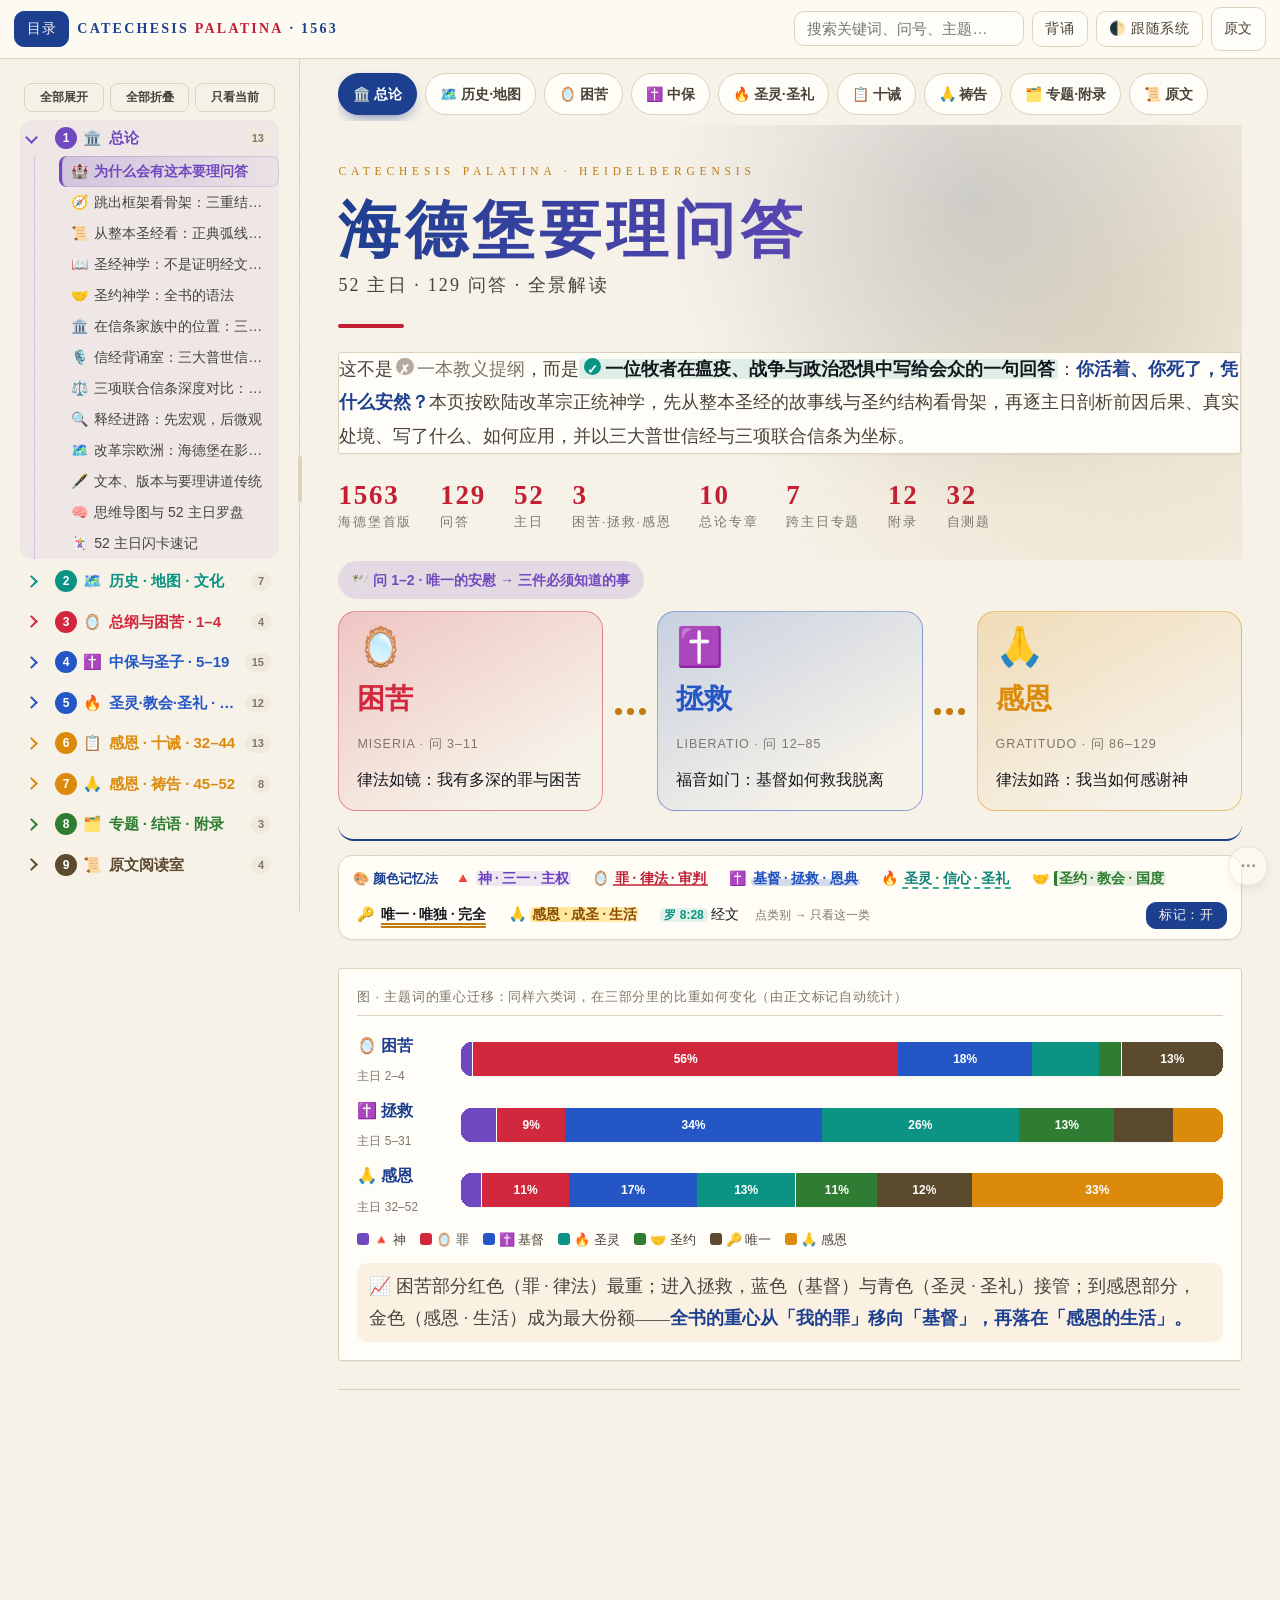
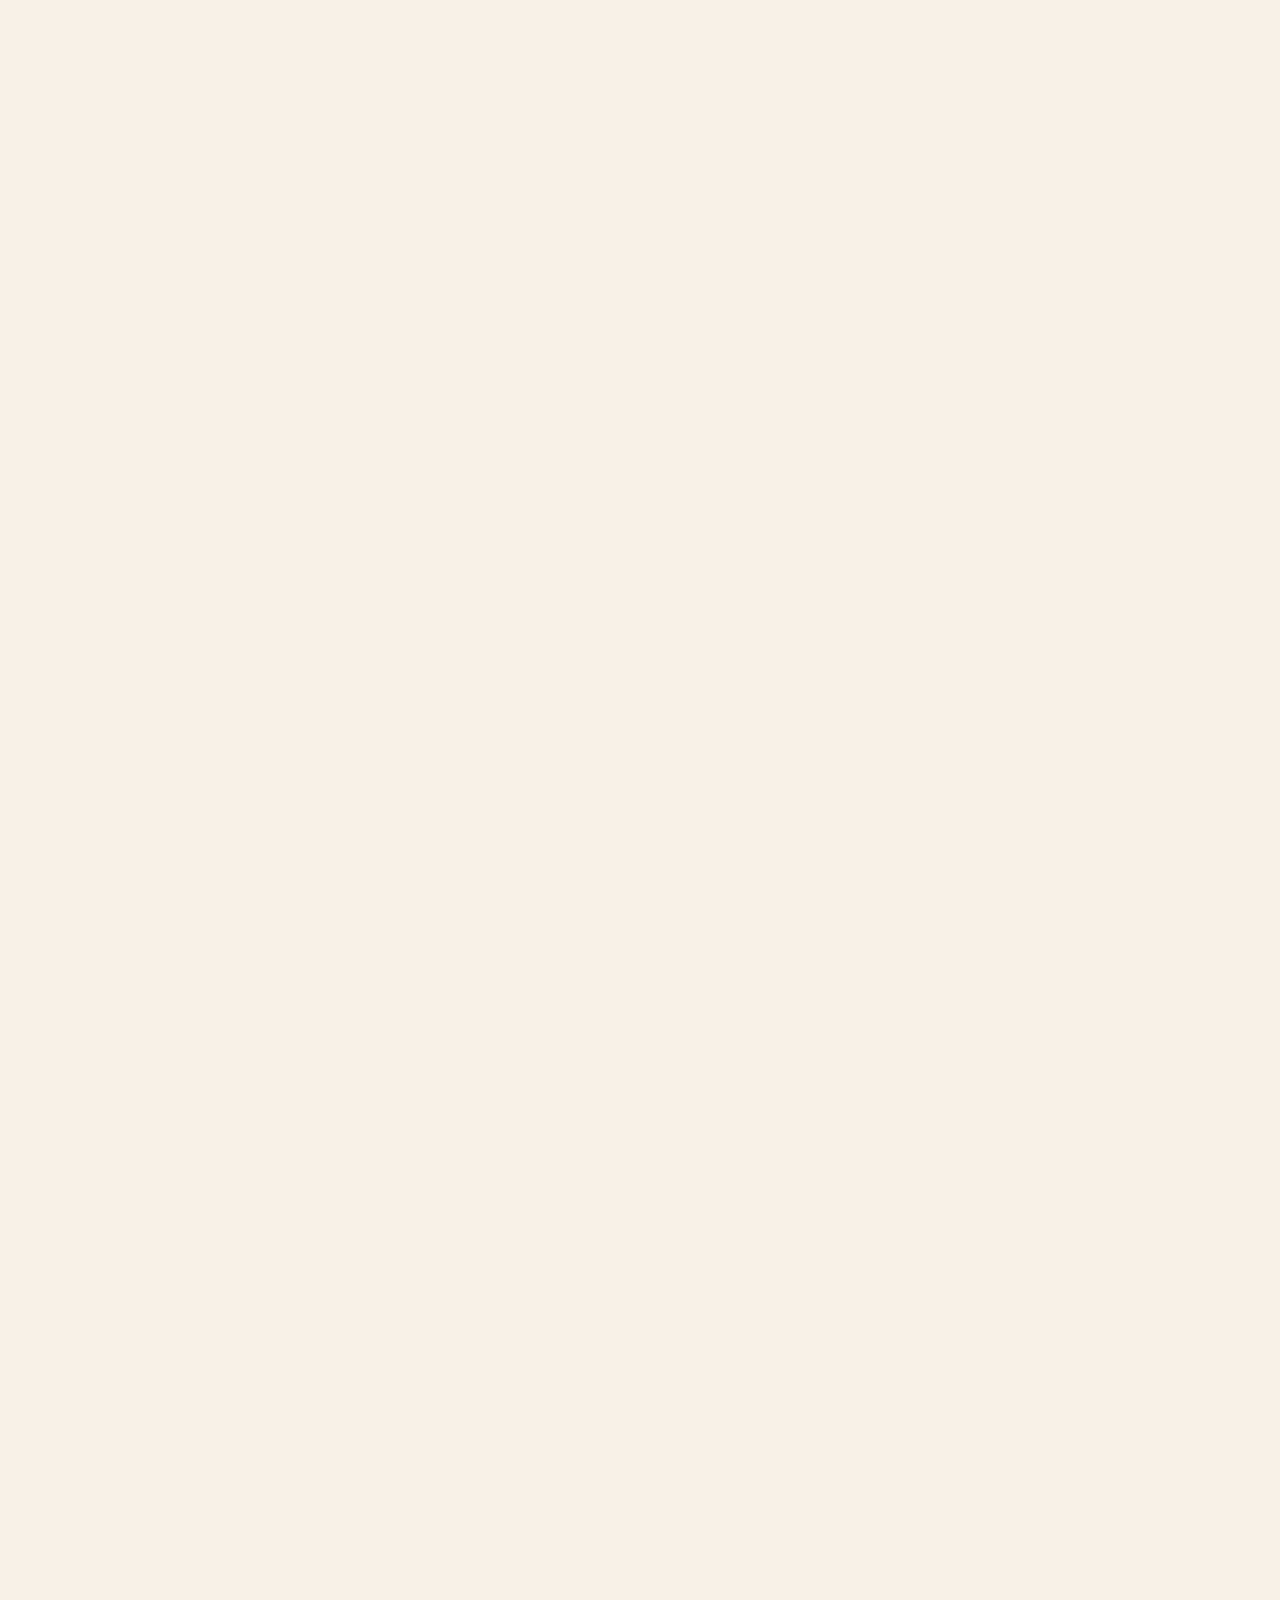
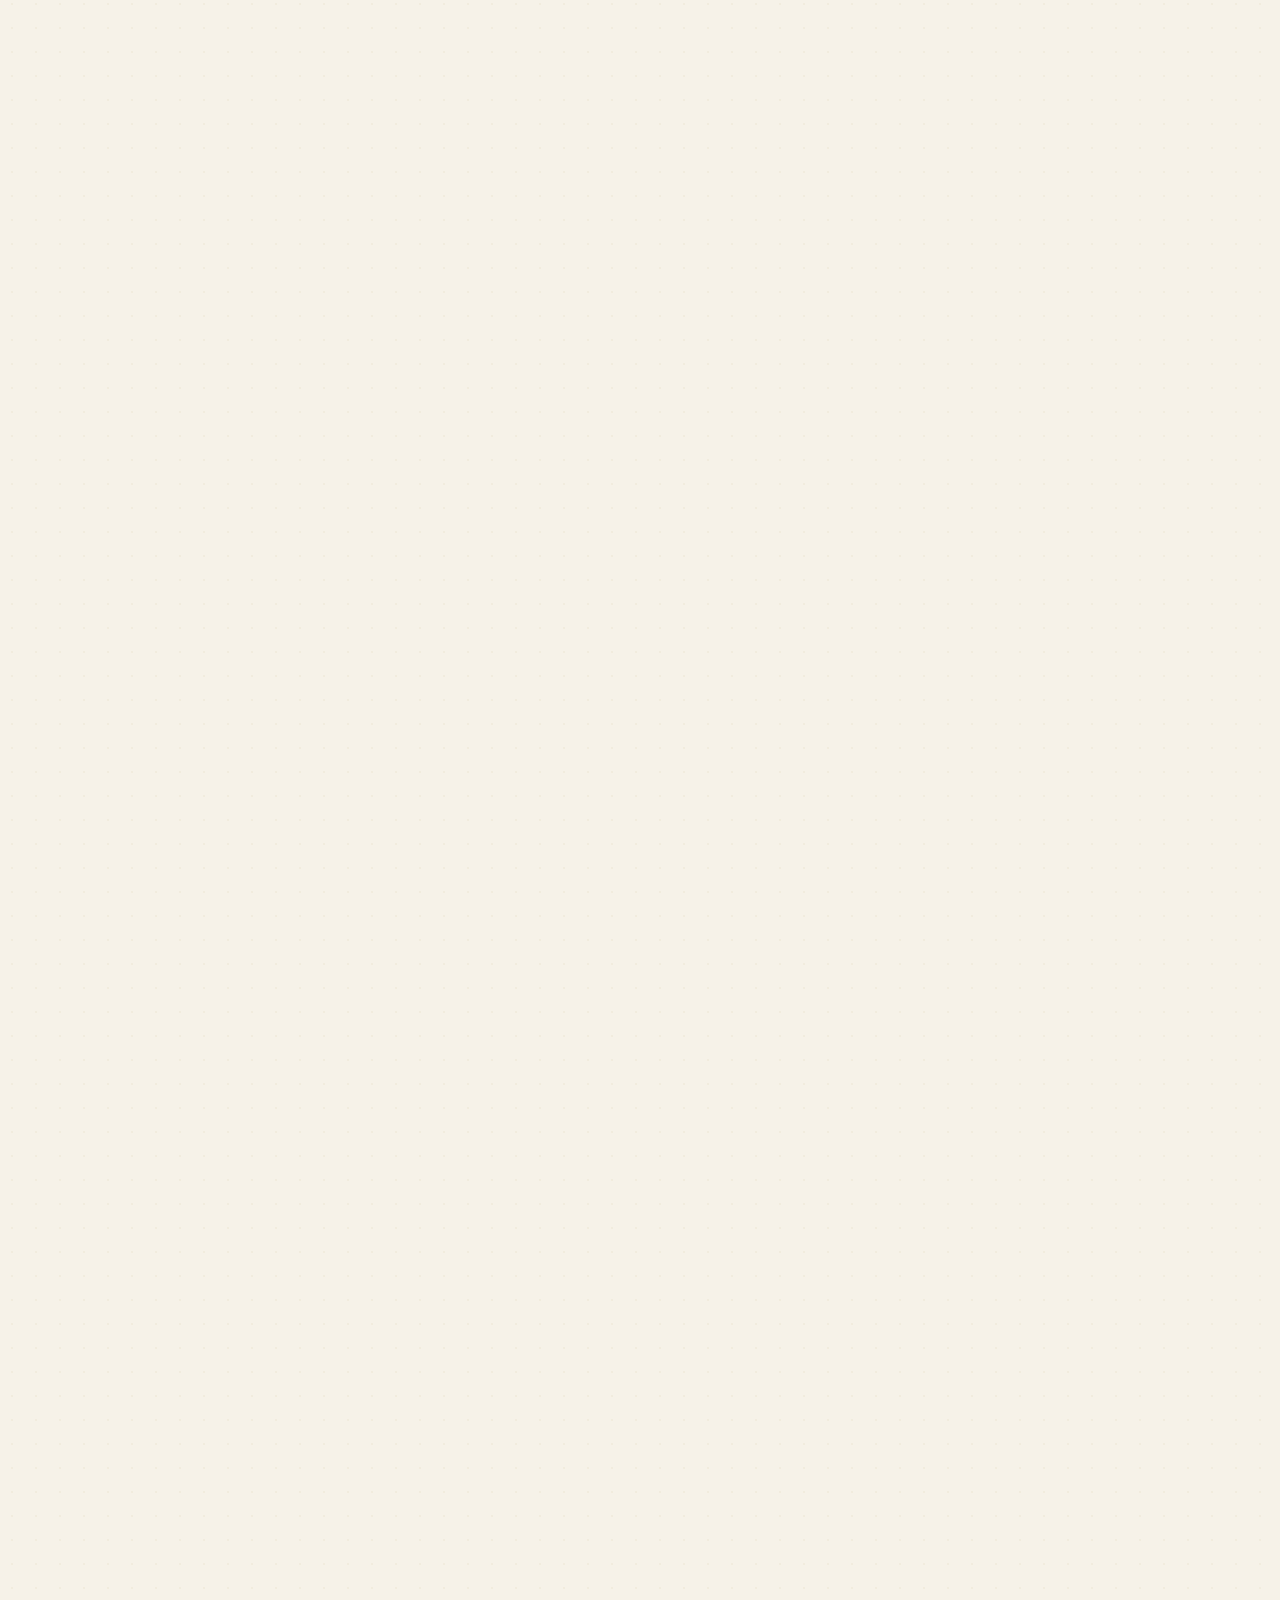
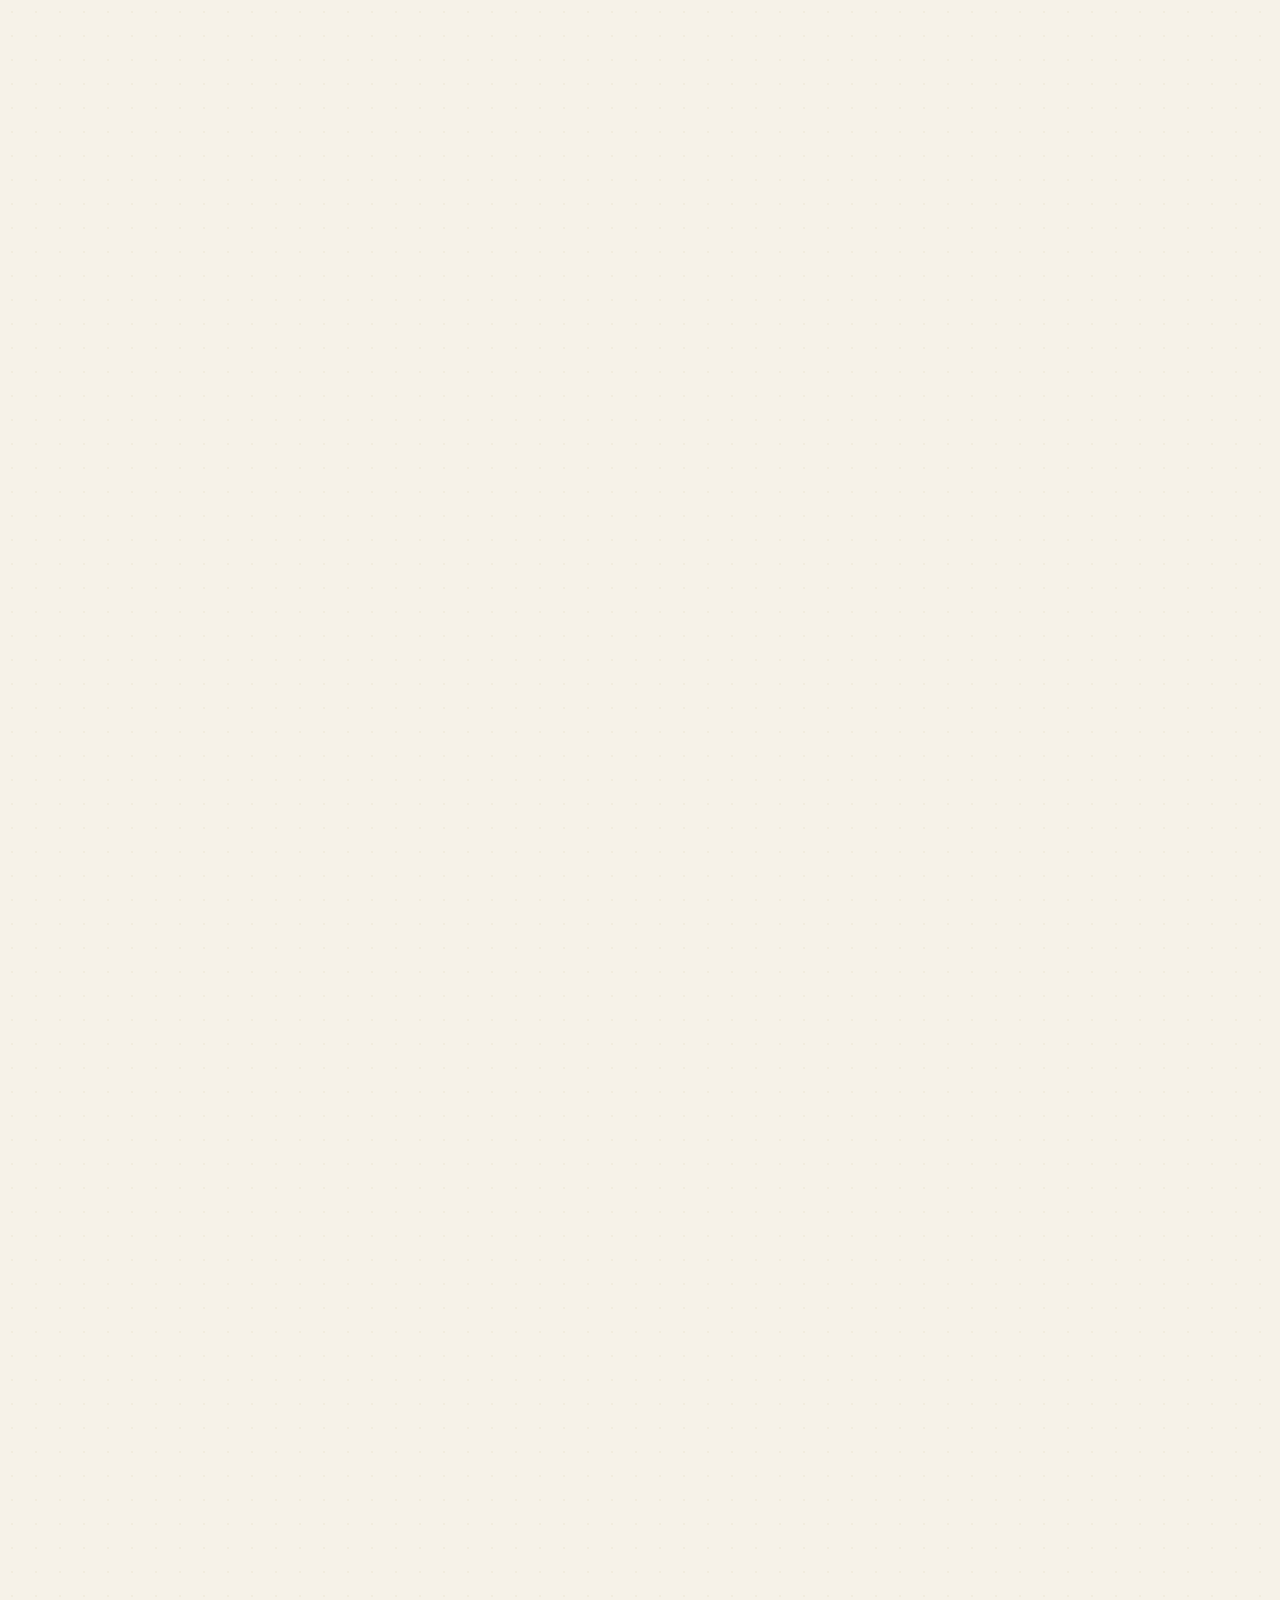
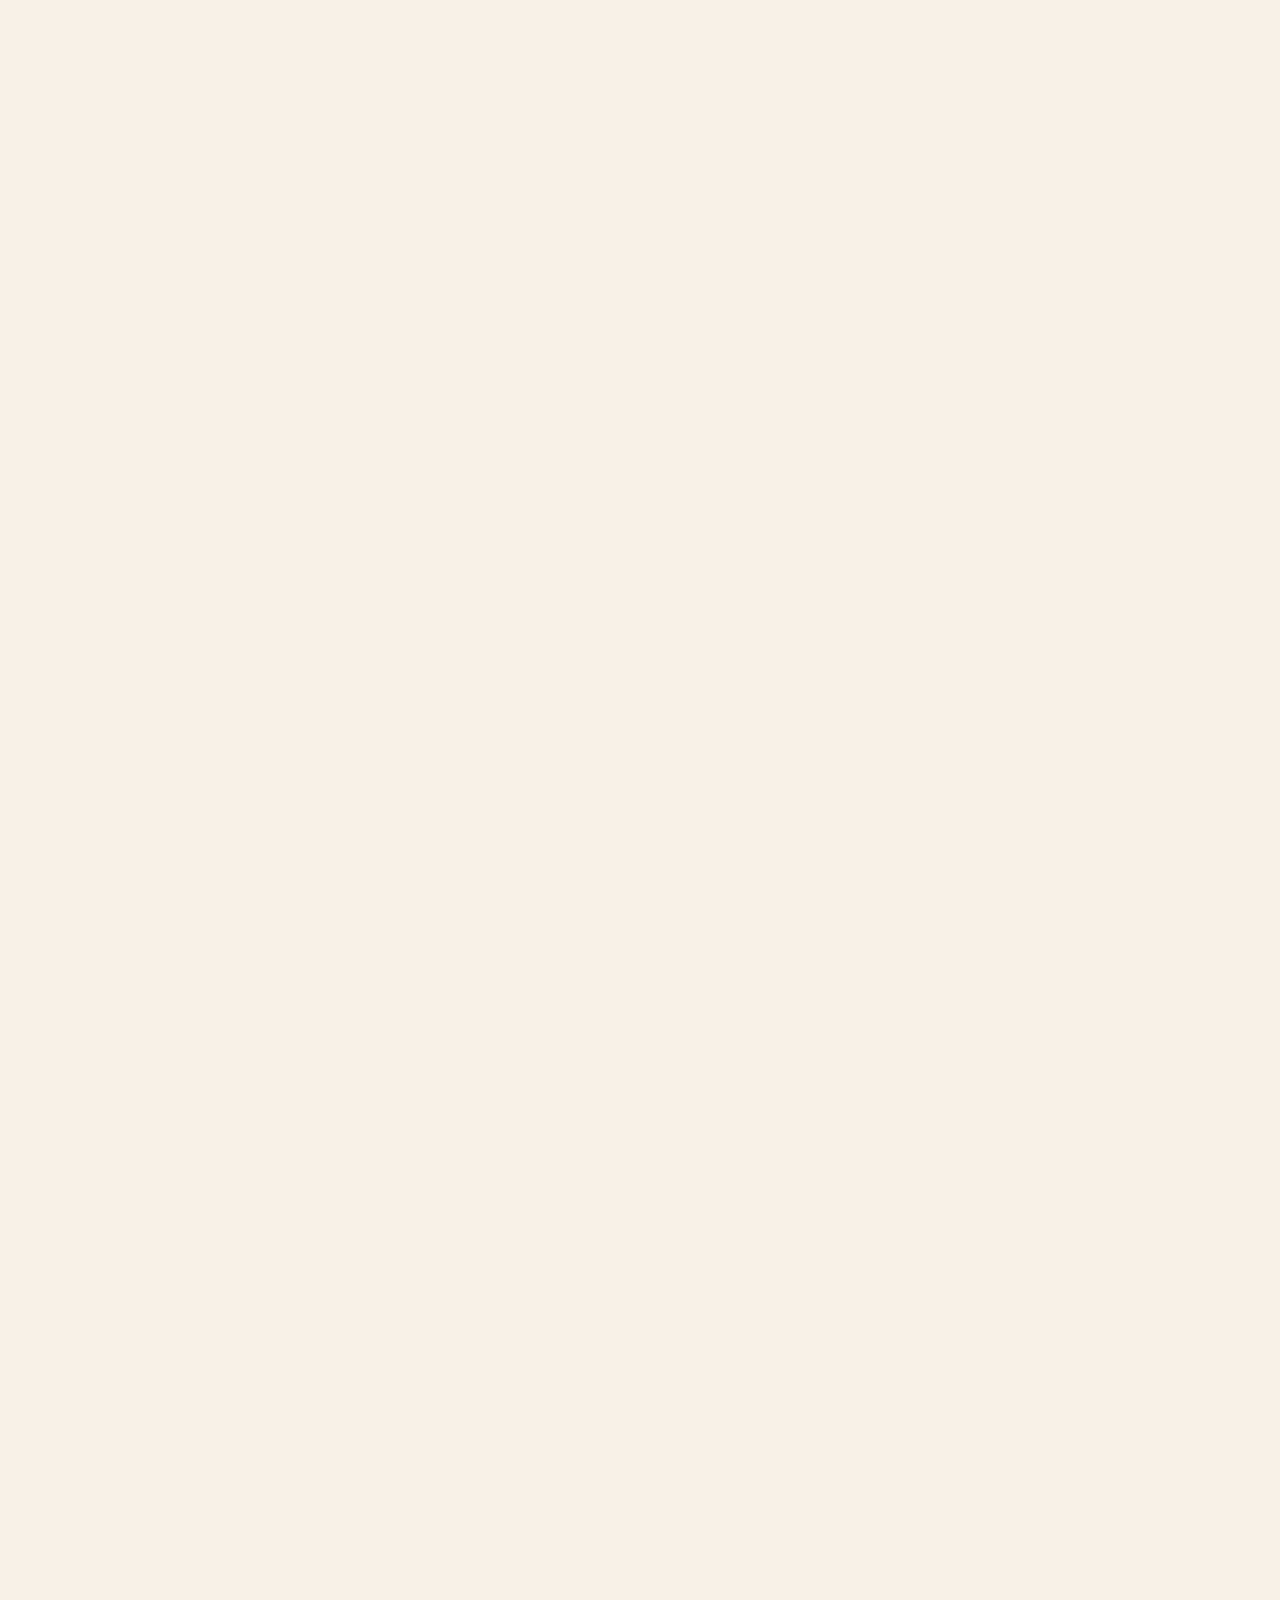
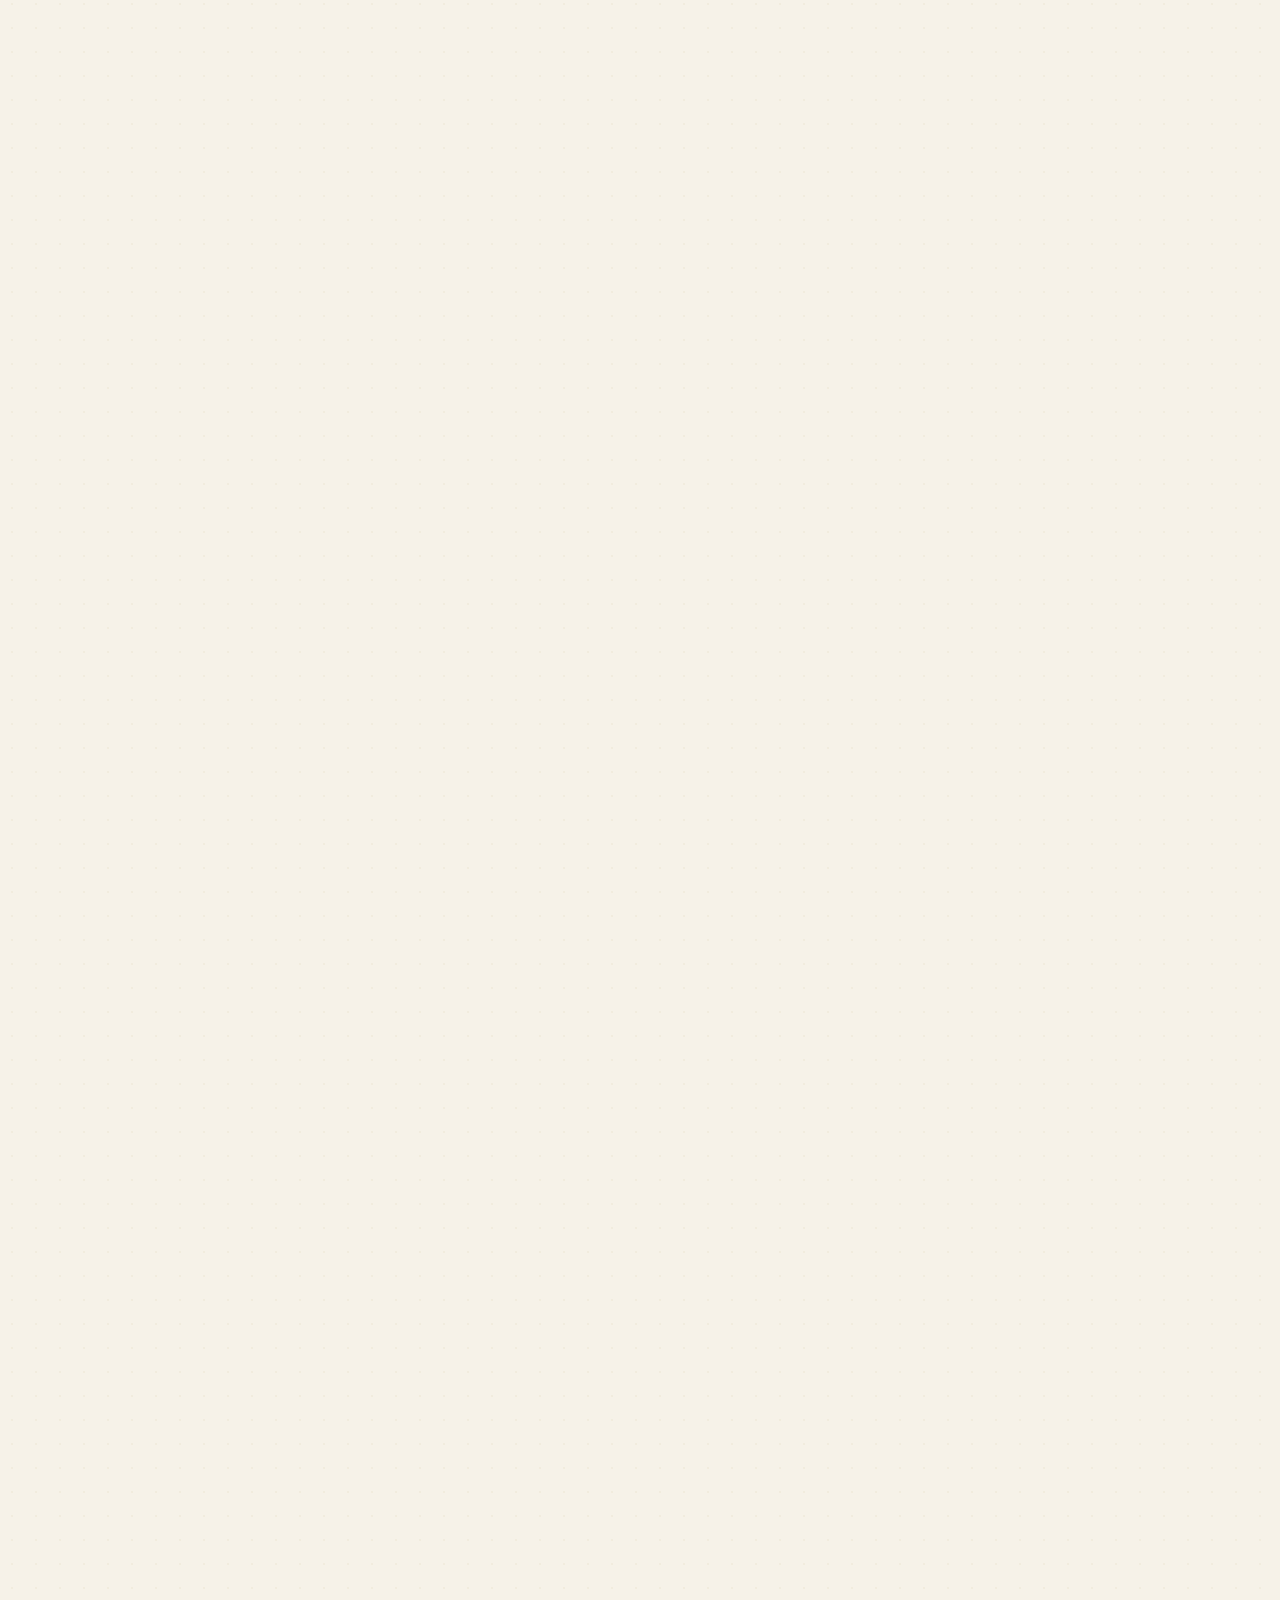
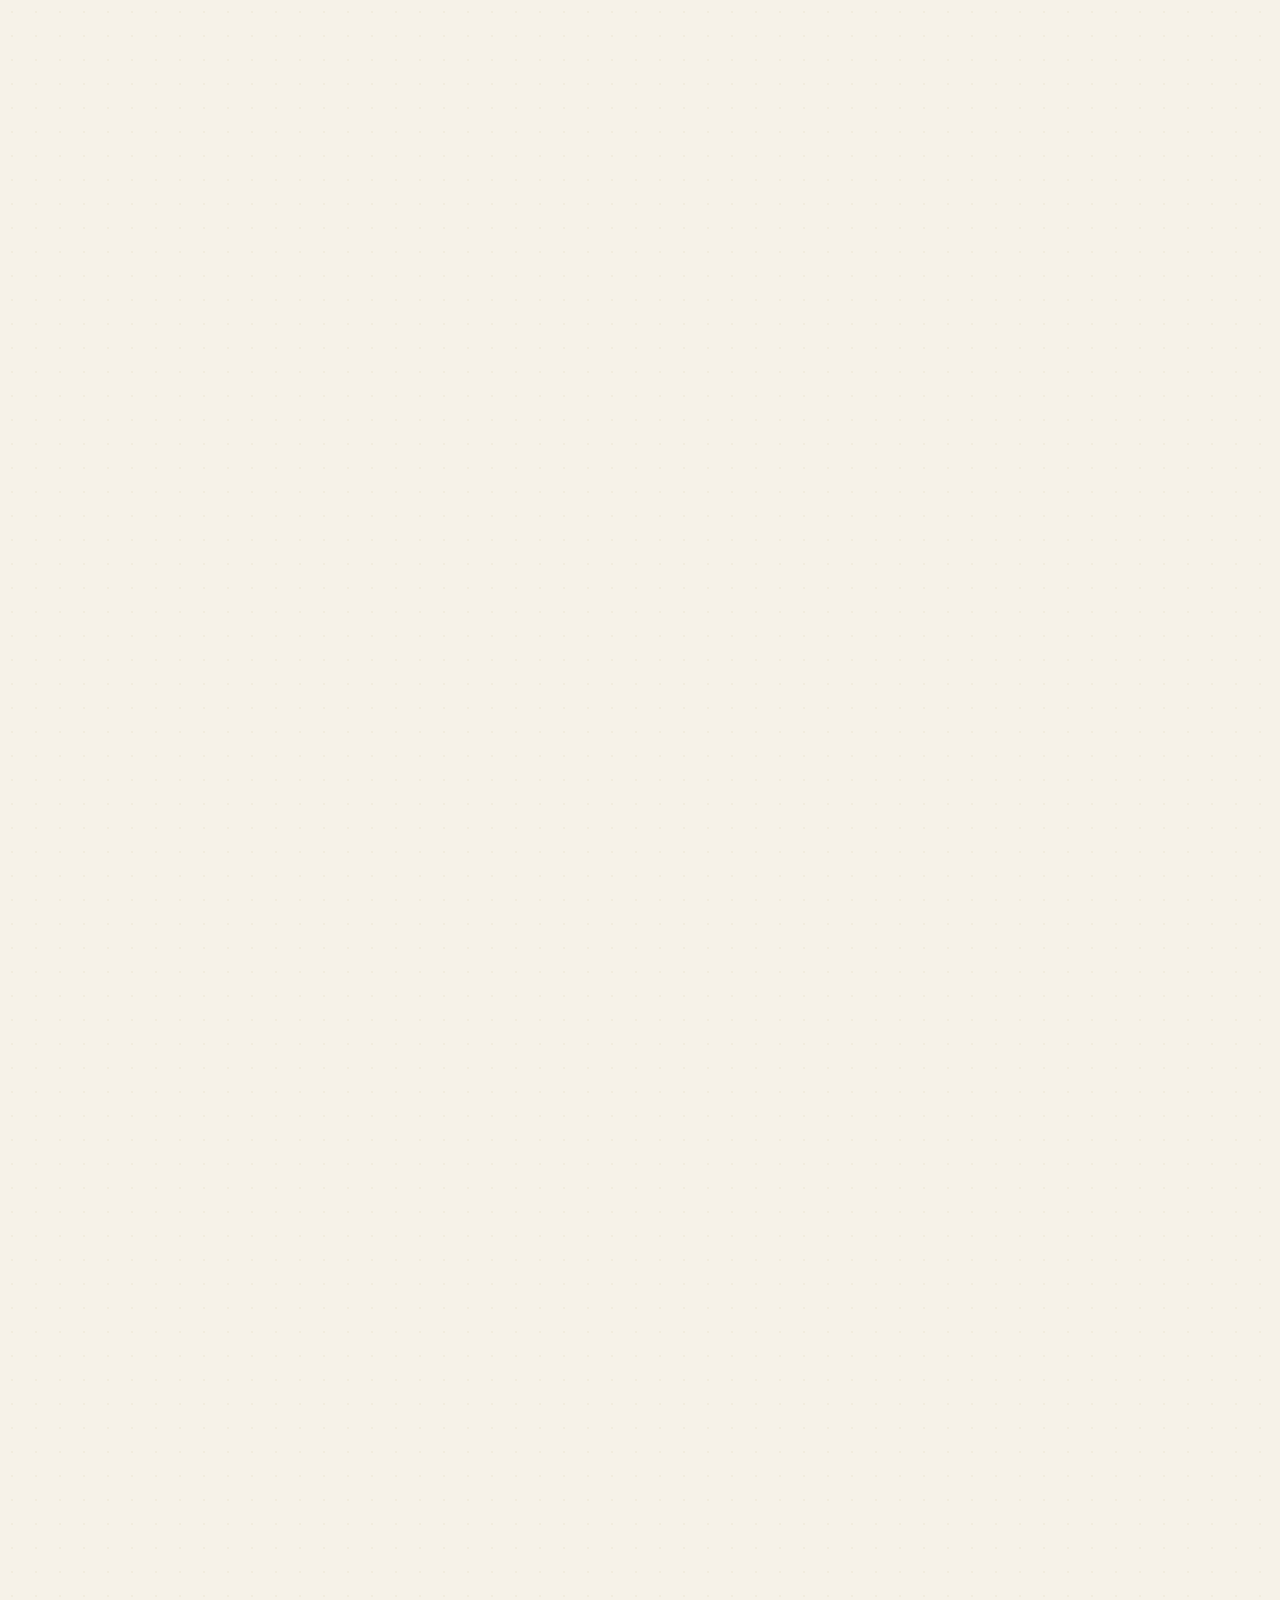
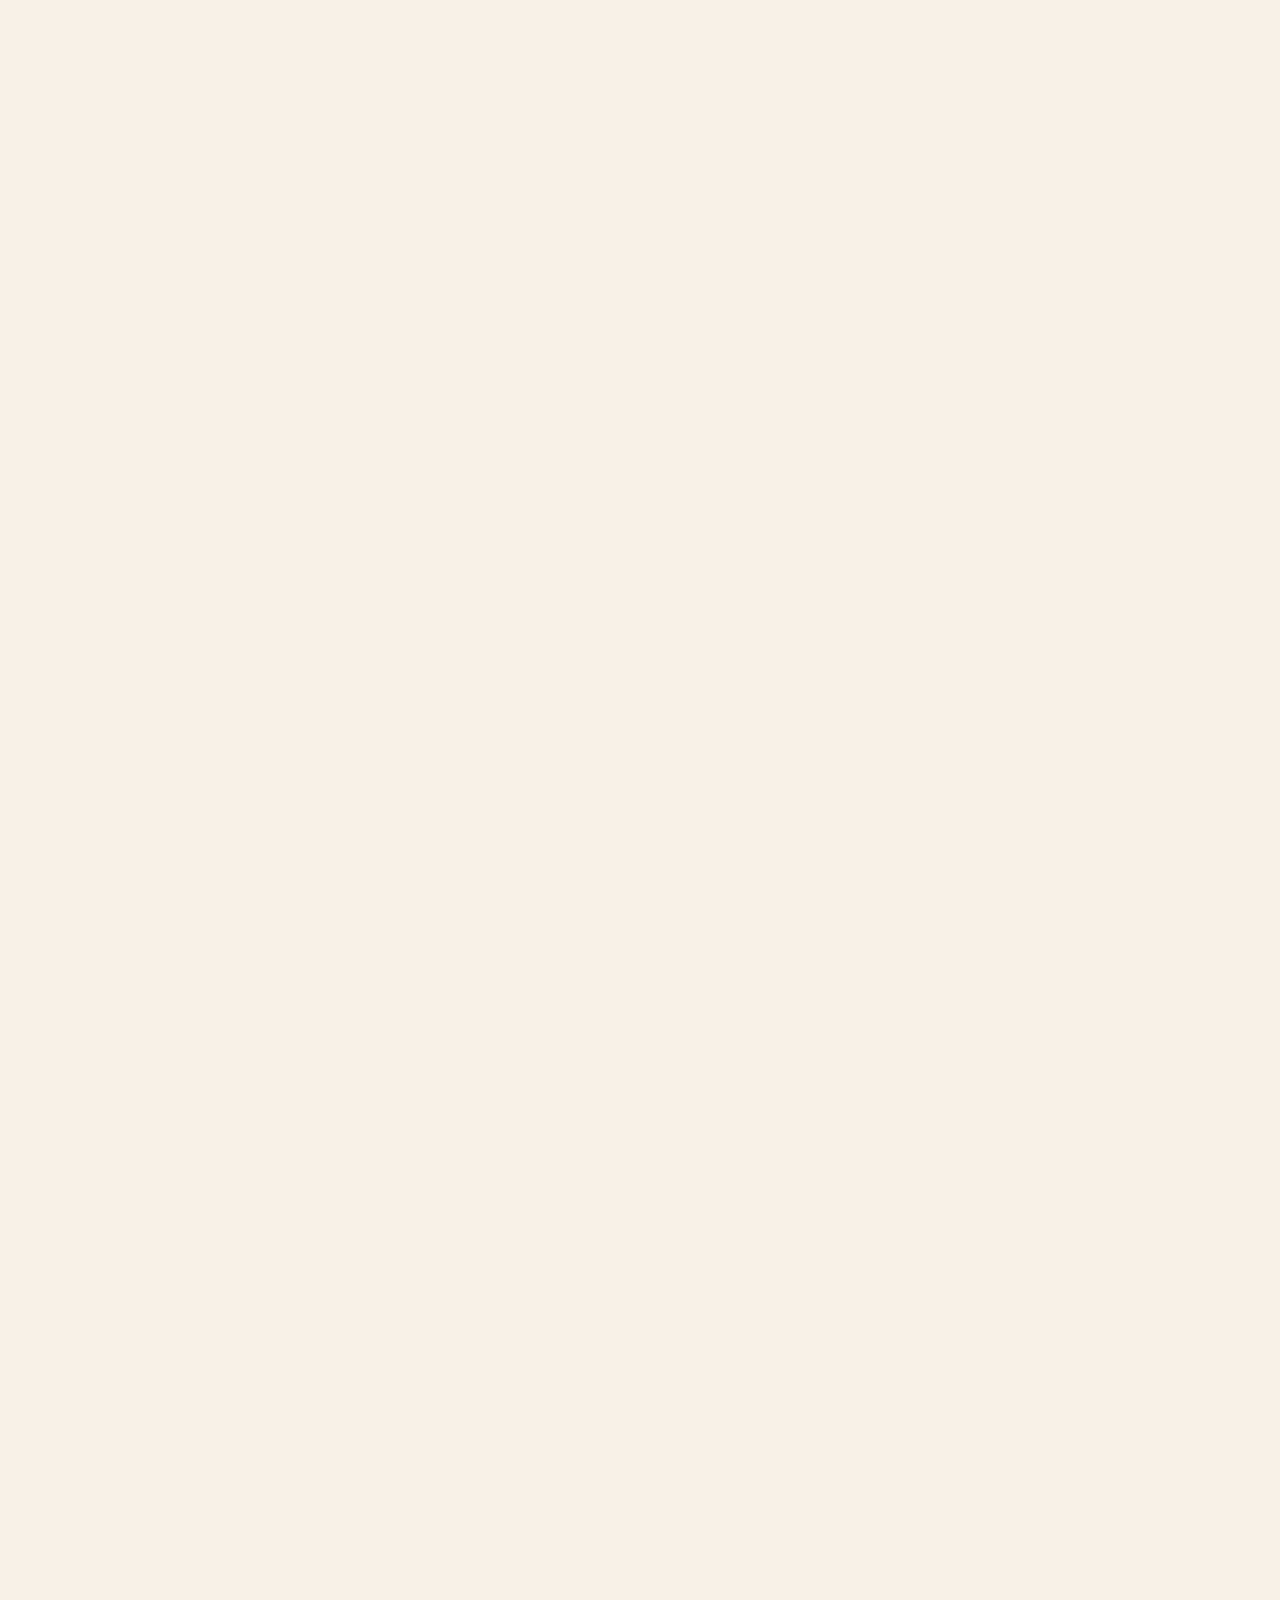
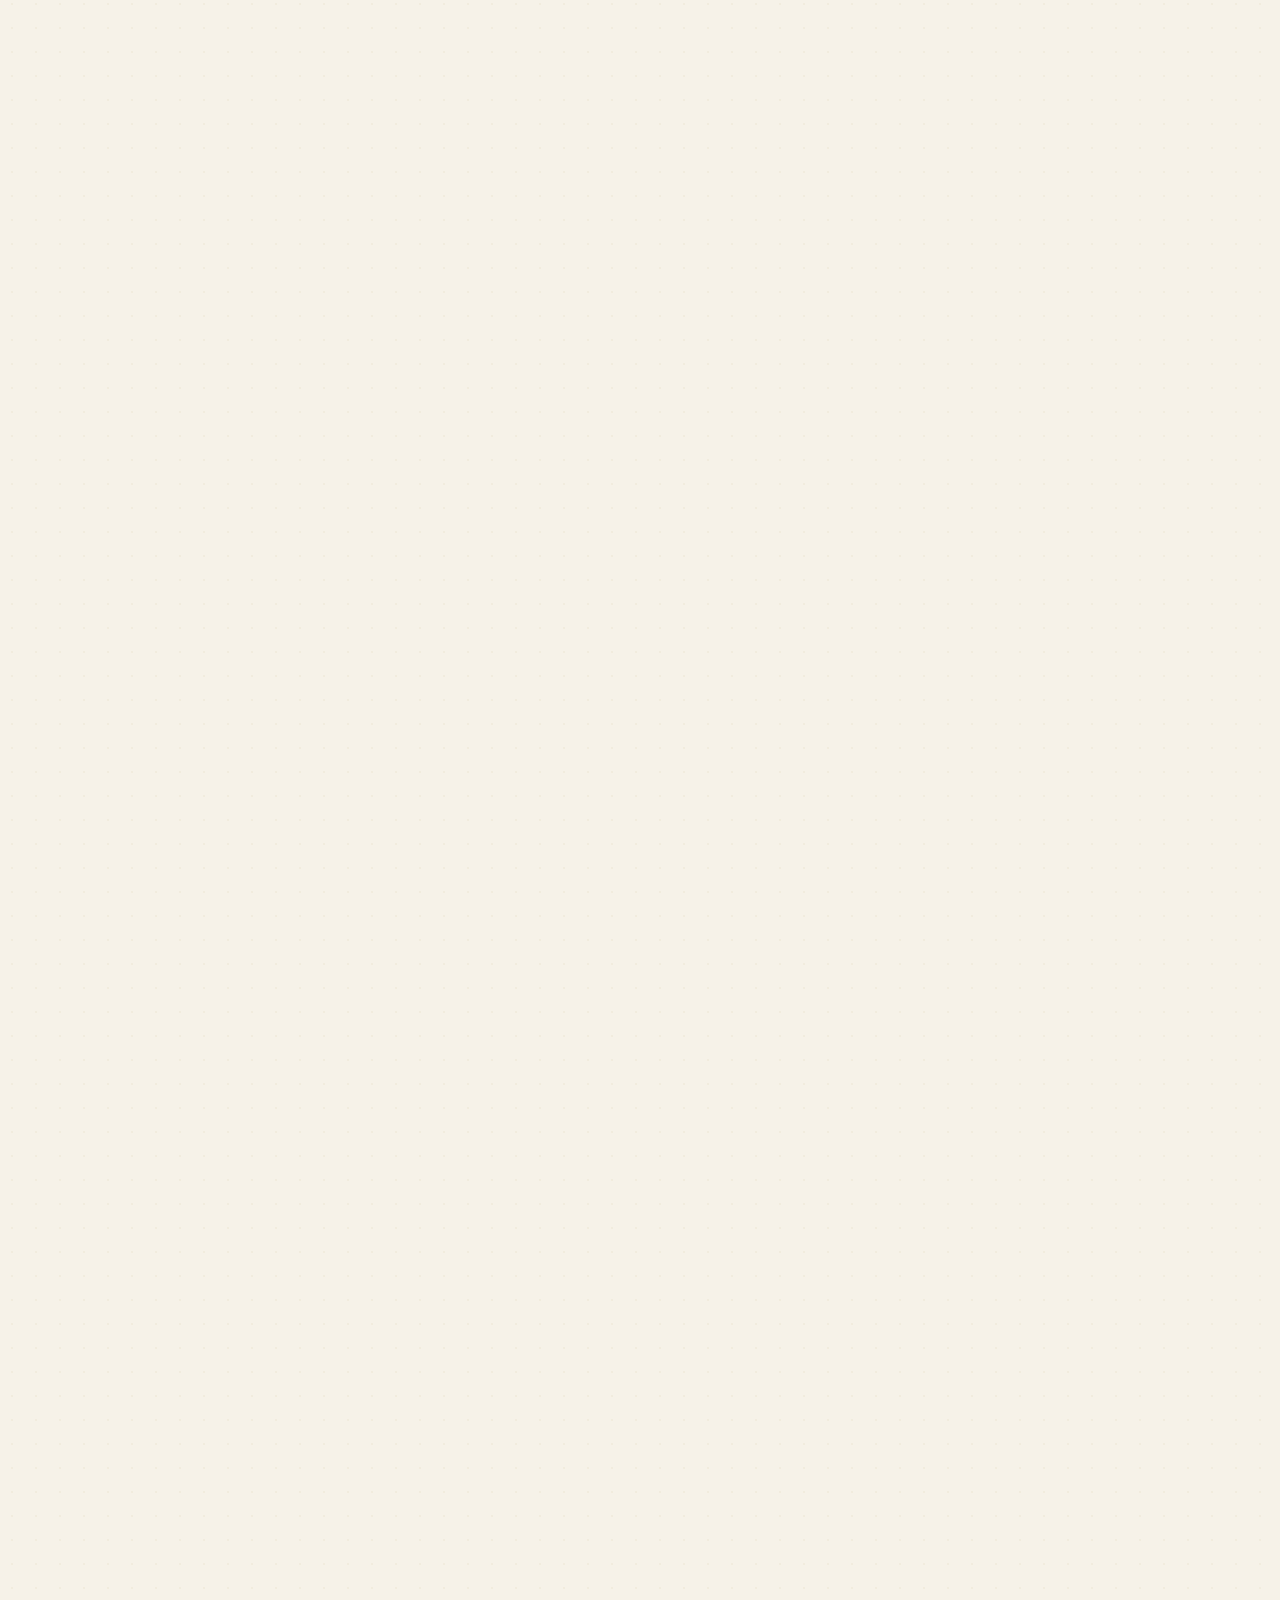
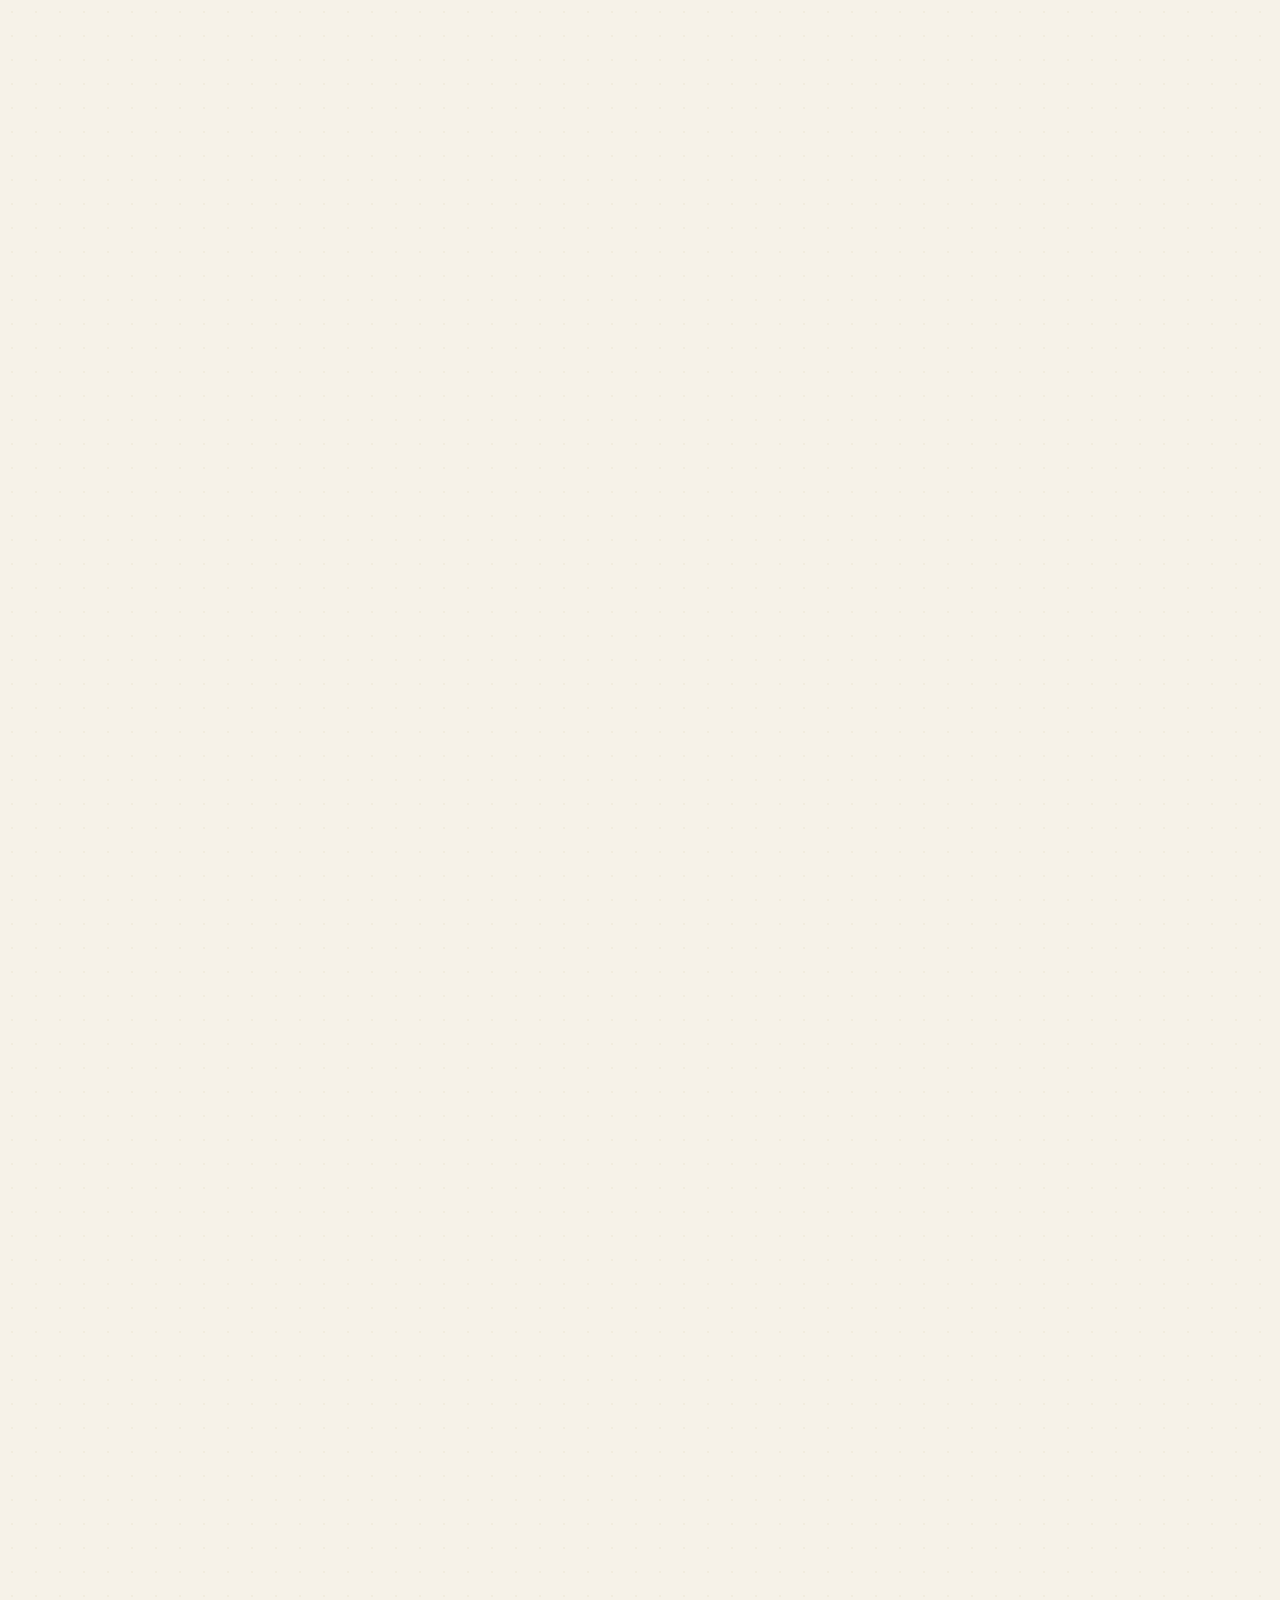
==== commit dcd90891: "v15: 三级可折叠目录（一级带序号、全站统一、问号级跳转）、触屏去毛玻璃 Co-Authored-By: Claude Opus 5.5 <noreply@anthropic.com> Claude" ====
--- a/index.html
+++ b/index.html
@@ -1 +1 @@
-<!DOCTYPE html><html lang="zh-Hans"><head><meta charset="utf-8"><meta name="viewport" content="width=device-width,initial-scale=1,viewport-fit=cover"><meta name="theme-color" content="#1F3864"><title>总论 · 圣经全景与历史 · 海德堡要理问答 52 主日</title><meta name="description" content="海德堡要理问答 129 问 52 主日全景解读：时间线、救赎史故事线、圣经神学、圣约神学、三大普世信经与三项联合信条、地图、思维导图、流程图与背诵系统。"><link rel="icon" href="data:image/svg+xml,%3Csvg xmlns=%27http://www.w3.org/2000/svg%27 viewBox=%270 0 32 32%27%3E%3Crect width=%2732%27 height=%2732%27 fill=%27%231F3864%27/%3E%3Ctext x=%2716%27 y=%2723%27 font-size=%2720%27 text-anchor=%27middle%27 fill=%27%23F6F2E8%27%3EH%3C/text%3E%3C/svg%3E"><script>if("IntersectionObserver" in window)document.documentElement.classList.add("io")</script><link rel="stylesheet" href="assets/site.css"><script type="speculationrules">{"prerender": [{"where": {"href_matches": "/*"}, "eagerness": "moderate"}], "prefetch": [{"urls": ["history.html", "p1-misery.html", "p2-christ.html", "p3-spirit.html", "p4-law.html", "p5-prayer.html", "topics.html", "texts.html"], "eagerness": "eager"}]}</script></head><body><svg width="0" height="0" style="position:absolute" aria-hidden="true"><symbol id="i-book" viewBox="0 0 24 24" fill="none" stroke="currentColor" stroke-width="1.8" stroke-linecap="round" stroke-linejoin="round"><path d="M4 4h7a3 3 0 0 1 3 3v13a2 2 0 0 0-2-2H4z"/><path d="M20 4h-6a3 3 0 0 0-3 3v13a2 2 0 0 1 2-2h7z"/></symbol><symbol id="i-cross" viewBox="0 0 24 24" fill="none" stroke="currentColor" stroke-width="1.8" stroke-linecap="round" stroke-linejoin="round"><path d="M12 2v20M5 8h14"/></symbol><symbol id="i-core" viewBox="0 0 24 24" fill="none" stroke="currentColor" stroke-width="1.8" stroke-linecap="round" stroke-linejoin="round"><circle cx="12" cy="12" r="9"/><circle cx="12" cy="12" r="4"/><circle cx="12" cy="12" r="1" fill="currentColor"/></symbol><symbol id="i-flow" viewBox="0 0 24 24" fill="none" stroke="currentColor" stroke-width="1.8" stroke-linecap="round" stroke-linejoin="round"><path d="M5 12h14M13 6l6 6-6 6"/></symbol><symbol id="i-scroll" viewBox="0 0 24 24" fill="none" stroke="currentColor" stroke-width="1.8" stroke-linecap="round" stroke-linejoin="round"><path d="M8 3h11v15a3 3 0 0 1-3 3H6a3 3 0 0 1-3-3V6h5"/><path d="M8 3v13"/></symbol><symbol id="i-lang" viewBox="0 0 24 24" fill="none" stroke="currentColor" stroke-width="1.8" stroke-linecap="round" stroke-linejoin="round"><path d="M4 5h9M8.5 3v2M6 5c1 4 4 7 7 8M11 5c-1 4-4 7-7 8"/><path d="M14 21l4-9 4 9M15.5 18h5"/></symbol><symbol id="i-globe" viewBox="0 0 24 24" fill="none" stroke="currentColor" stroke-width="1.8" stroke-linecap="round" stroke-linejoin="round"><circle cx="12" cy="12" r="9"/><path d="M3 12h18M12 3a14 14 0 0 1 0 18M12 3a14 14 0 0 0 0 18"/></symbol><symbol id="i-brain" viewBox="0 0 24 24" fill="none" stroke="currentColor" stroke-width="1.8" stroke-linecap="round" stroke-linejoin="round"><path d="M9 4a3 3 0 0 0-3 3 3 3 0 0 0-2 5 3 3 0 0 0 2 5 3 3 0 0 0 3 3h1V4z"/><path d="M15 4a3 3 0 0 1 3 3 3 3 0 0 1 2 5 3 3 0 0 1-2 5 3 3 0 0 1-3 3h-1V4z"/></symbol><symbol id="i-arc" viewBox="0 0 24 24" fill="none" stroke="currentColor" stroke-width="1.8" stroke-linecap="round" stroke-linejoin="round"><path d="M3 18c4-12 14-12 18 0"/><circle cx="3" cy="18" r="1.5"/><circle cx="21" cy="18" r="1.5"/></symbol><symbol id="i-eye" viewBox="0 0 24 24" fill="none" stroke="currentColor" stroke-width="1.8" stroke-linecap="round" stroke-linejoin="round"><path d="M2 12s4-7 10-7 10 7 10 7-4 7-10 7S2 12 2 12z"/><circle cx="12" cy="12" r="3"/></symbol><symbol id="i-link" viewBox="0 0 24 24" fill="none" stroke="currentColor" stroke-width="1.8" stroke-linecap="round" stroke-linejoin="round"><path d="M10 14a4 4 0 0 0 6 0l3-3a4 4 0 0 0-6-6l-1 1"/><path d="M14 10a4 4 0 0 0-6 0l-3 3a4 4 0 0 0 6 6l1-1"/></symbol><symbol id="i-alert" viewBox="0 0 24 24" fill="none" stroke="currentColor" stroke-width="1.8" stroke-linecap="round" stroke-linejoin="round"><path d="M12 3l10 18H2z"/><path d="M12 10v5M12 18v.5"/></symbol><symbol id="i-key" viewBox="0 0 24 24" fill="none" stroke="currentColor" stroke-width="1.8" stroke-linecap="round" stroke-linejoin="round"><circle cx="8" cy="15" r="4"/><path d="M11 12l9-9M17 6l3 3"/></symbol><symbol id="i-map" viewBox="0 0 24 24" fill="none" stroke="currentColor" stroke-width="1.8" stroke-linecap="round" stroke-linejoin="round"><path d="M12 21s-7-6-7-12a7 7 0 0 1 14 0c0 6-7 12-7 12z"/><circle cx="12" cy="9" r="2.5"/></symbol><symbol id="i-clock" viewBox="0 0 24 24" fill="none" stroke="currentColor" stroke-width="1.8" stroke-linecap="round" stroke-linejoin="round"><circle cx="12" cy="12" r="9"/><path d="M12 7v5l3 2"/></symbol><symbol id="i-mic" viewBox="0 0 24 24" fill="none" stroke="currentColor" stroke-width="1.8" stroke-linecap="round" stroke-linejoin="round"><rect x="9" y="3" width="6" height="11" rx="3"/><path d="M5 11a7 7 0 0 0 14 0M12 18v3"/></symbol><symbol id="i-layers" viewBox="0 0 24 24" fill="none" stroke="currentColor" stroke-width="1.8" stroke-linecap="round" stroke-linejoin="round"><path d="M12 3l9 5-9 5-9-5z"/><path d="M3 13l9 5 9-5"/></symbol><symbol id="i-chev" viewBox="0 0 24 24" fill="none" stroke="currentColor" stroke-width="1.8" stroke-linecap="round" stroke-linejoin="round"><path d="M6 9l6 6 6-6"/></symbol></svg><div id="prog"></div><div class="topbar"><div class="tb"><button class="btn on" id="tocBtn" title="显示／隐藏目录">目录</button><div class="brand">CATECHESIS <b>PALATINA</b> · 1563</div><div class="sp"></div><div class="tbs"><input id="q" type="search" placeholder="搜索关键词、问号、主题…" aria-label="搜索"></div><button class="btn" id="drillBtn" title="遮盖答案，点按逐问自测">背诵</button><button class="btn" id="themeBtn" title="明／暗／跟随系统">主题</button><a class="btn" href="texts.html" title="信经与信条全文（ccifellowship.org 原文）">原文</a></div></div><div class="scrim"></div><div class="shell"><nav class="side"><div class="toc"><a class="toc-src" href="texts.html"><span class="no">原</span>原文阅读室（信经／信条全文）↗</a><div class="toc-h">总论 · PROLEGOMENA</div><a href="#intro-why"><span class="emo">🏰</span><span class="no">I</span>为什么会有这本要理问答</a><a href="#intro-frame"><span class="emo">🧭</span><span class="no">II</span>跳出框架看骨架</a><a href="#intro-canon"><span class="emo">📜</span><span class="no">III</span>正典弧线与救赎史故事线</a><a href="#bt-canon"><span class="emo">📖</span><span class="no">III·A</span>圣经神学：跟随故事</a><a href="#bt-cov"><span class="emo">🤝</span><span class="no">III·B</span>圣约神学：全书的语法</a><a href="#intro-compare"><span class="emo">🏛️</span><span class="no">IV</span>三大普世信经与三项联合信条</a><a href="#creed-reader"><span class="emo">🎙️</span><span class="no">IV·A</span>信经背诵室（干净阅读版）</a><a href="#forms-cmp"><span class="emo">⚖️</span><span class="no">IV·B</span>三项联合信条深度对比</a><a href="#intro-method"><span class="emo">🔍</span><span class="no">V</span>释经进路：四层读法</a><a href="#intro-map"><span class="emo">🗺️</span><span class="no">VI</span>改革宗欧洲：影响流向地图</a><a href="#intro-text"><span class="emo">🖋️</span><span class="no">VII</span>文本、版本与要理讲道传统</a><a href="#compass"><span class="emo">🧠</span><span class="no">VIII</span>思维导图与 52 主日罗盘</a><a href="#flash"><span class="emo">🃏</span><span class="no">VIII·A</span>52 主日闪卡速记</a><div class="toc-h">总纲 · PROOEMIUM</div><a href="p1-misery.html#ld1" data-n="1"><span class="no">1</span><span class="emo">🕊️</span>唯一的安慰<span class="qr">(1-2问)</span></a><div class="toc-h">困苦 · MISERIA</div><a href="p1-misery.html#ld2" data-n="2"><span class="no">2</span><span class="emo">🪞</span>认识困苦的途径<span class="qr">(3-5问)</span></a><a href="p1-misery.html#ld3" data-n="3"><span class="no">3</span><span class="emo">🍎</span>创造、堕落与败坏<span class="qr">(6-8问)</span></a><a href="p1-misery.html#ld4" data-n="4"><span class="no">4</span><span class="emo">⚖️</span>神的公义与怜悯<span class="qr">(9-11问)</span></a><div class="toc-h">拯救 · LIBERATIO</div><a href="p2-christ.html#ld5" data-n="5"><span class="no">5</span><span class="emo">🌉</span>中保的必要与资格<span class="qr">(12-15问)</span></a><a href="p2-christ.html#ld6" data-n="6"><span class="no">6</span><span class="emo">👑</span>这中保是谁<span class="qr">(16-19问)</span></a><a href="p2-christ.html#ld7" data-n="7"><span class="no">7</span><span class="emo">🔑</span>真信心与使徒信经<span class="qr">(20-23问)</span></a><a href="p2-christ.html#ld8" data-n="8"><span class="no">8</span><span class="emo">🔺</span>三位一体<span class="qr">(24-25问)</span></a><a href="p2-christ.html#ld9" data-n="9"><span class="no">9</span><span class="emo">🌍</span>圣父与创造<span class="qr">(26问)</span></a><a href="p2-christ.html#ld10" data-n="10"><span class="no">10</span><span class="emo">🌧️</span>神的护理<span class="qr">(27-28问)</span></a><a href="p2-christ.html#ld11" data-n="11"><span class="no">11</span><span class="emo">✝️</span>耶稣这名<span class="qr">(29-30问)</span></a><a href="p2-christ.html#ld12" data-n="12"><span class="no">12</span><span class="emo">🫒</span>基督三职与信徒的受膏<span class="qr">(31-32问)</span></a><a href="p2-christ.html#ld13" data-n="13"><span class="no">13</span><span class="emo">👶</span>独生子与我们的主<span class="qr">(33-34问)</span></a><a href="p2-christ.html#ld14" data-n="14"><span class="no">14</span><span class="emo">🌟</span>道成肉身<span class="qr">(35-36问)</span></a><a href="p2-christ.html#ld15" data-n="15"><span class="no">15</span><span class="emo">🩸</span>受苦、彼拉多与十字架<span class="qr">(37-39问)</span></a><a href="p2-christ.html#ld16" data-n="16"><span class="no">16</span><span class="emo">⚰️</span>死、埋葬与降在阴间<span class="qr">(40-44问)</span></a><a href="p2-christ.html#ld17" data-n="17"><span class="no">17</span><span class="emo">🌅</span>复活<span class="qr">(45问)</span></a><a href="p2-christ.html#ld18" data-n="18"><span class="no">18</span><span class="emo">☁️</span>升天与「加尔文之外」<span class="qr">(46-49问)</span></a><a href="p2-christ.html#ld19" data-n="19"><span class="no">19</span><span class="emo">⚖️</span>坐在右边与再来审判<span class="qr">(50-52问)</span></a><a href="p3-spirit.html#ld20" data-n="20"><span class="no">20</span><span class="emo">🔥</span>圣灵<span class="qr">(53问)</span></a><a href="p3-spirit.html#ld21" data-n="21"><span class="no">21</span><span class="emo">⛪</span>教会、相通与赦罪<span class="qr">(54-56问)</span></a><a href="p3-spirit.html#ld22" data-n="22"><span class="no">22</span><span class="emo">🌱</span>身体复活与永生<span class="qr">(57-58问)</span></a><a href="p3-spirit.html#ld23" data-n="23"><span class="no">23</span><span class="emo">🧥</span>因信称义<span class="qr">(59-61问)</span></a><a href="p3-spirit.html#ld24" data-n="24"><span class="no">24</span><span class="emo">🍇</span>善行与功德<span class="qr">(62-64问)</span></a><a href="p3-spirit.html#ld25" data-n="25"><span class="no">25</span><span class="emo">📖</span>圣道、圣礼与信心的来源<span class="qr">(65-68问)</span></a><a href="p3-spirit.html#ld26" data-n="26"><span class="no">26</span><span class="emo">💧</span>洗礼<span class="qr">(69-71问)</span></a><a href="p3-spirit.html#ld27" data-n="27"><span class="no">27</span><span class="emo">👪</span>婴儿洗<span class="qr">(72-74问)</span></a><a href="p3-spirit.html#ld28" data-n="28"><span class="no">28</span><span class="emo">🍞</span>圣餐<span class="qr">(75-77问)</span></a><a href="p3-spirit.html#ld29" data-n="29"><span class="no">29</span><span class="emo">🍷</span>反变质说<span class="qr">(78-79问)</span></a><a href="p3-spirit.html#ld30" data-n="30"><span class="no">30</span><span class="emo">🚫</span>弥撒、圣餐的界限<span class="qr">(80-82问)</span></a><a href="p3-spirit.html#ld31" data-n="31"><span class="no">31</span><span class="emo">🗝️</span>天国的钥匙<span class="qr">(83-85问)</span></a><div class="toc-h">感恩 · GRATITUDO</div><a href="p4-law.html#ld32" data-n="32"><span class="no">32</span><span class="emo">🌳</span>我们为何仍要行善<span class="qr">(86-87问)</span></a><a href="p4-law.html#ld33" data-n="33"><span class="no">33</span><span class="emo">🔄</span>真悔改与善行的定义<span class="qr">(88-91问)</span></a><a href="p4-law.html#ld34" data-n="34"><span class="no">34</span><span class="emo">1️⃣</span>十诫与第一诫<span class="qr">(92-95问)</span></a><a href="p4-law.html#ld35" data-n="35"><span class="no">35</span><span class="emo">🖼️</span>第二诫：敬拜的方式<span class="qr">(96-98问)</span></a><a href="p4-law.html#ld36" data-n="36"><span class="no">36</span><span class="emo">🗣️</span>第三诫：神的名<span class="qr">(99-100问)</span></a><a href="p4-law.html#ld37" data-n="37"><span class="no">37</span><span class="emo">✋</span>合乎圣经的起誓<span class="qr">(101-102问)</span></a><a href="p4-law.html#ld38" data-n="38"><span class="no">38</span><span class="emo">🕯️</span>第四诫：安息日与主日<span class="qr">(103问)</span></a><a href="p4-law.html#ld39" data-n="39"><span class="no">39</span><span class="emo">👨‍👩‍👧</span>第五诫：权柄<span class="qr">(104问)</span></a><a href="p4-law.html#ld40" data-n="40"><span class="no">40</span><span class="emo">🛡️</span>第六诫：生命<span class="qr">(105-107问)</span></a><a href="p4-law.html#ld41" data-n="41"><span class="no">41</span><span class="emo">💍</span>第七诫：贞洁<span class="qr">(108-109问)</span></a><a href="p4-law.html#ld42" data-n="42"><span class="no">42</span><span class="emo">🤲</span>第八诫：财产<span class="qr">(110-111问)</span></a><a href="p4-law.html#ld43" data-n="43"><span class="no">43</span><span class="emo">🗨️</span>第九诫：真理<span class="qr">(112问)</span></a><a href="p4-law.html#ld44" data-n="44"><span class="no">44</span><span class="emo">❤️</span>第十诫与律法的严格<span class="qr">(113-115问)</span></a><a href="p5-prayer.html#ld45" data-n="45"><span class="no">45</span><span class="emo">🙏</span>祷告的必要与要素<span class="qr">(116-119问)</span></a><a href="p5-prayer.html#ld46" data-n="46"><span class="no">46</span><span class="emo">👨‍👦</span>我们在天上的父<span class="qr">(120-121问)</span></a><a href="p5-prayer.html#ld47" data-n="47"><span class="no">47</span><span class="emo">✨</span>第一求：尊名为圣<span class="qr">(122问)</span></a><a href="p5-prayer.html#ld48" data-n="48"><span class="no">48</span><span class="emo">🏰</span>第二求：愿你的国降临<span class="qr">(123问)</span></a><a href="p5-prayer.html#ld49" data-n="49"><span class="no">49</span><span class="emo">🎯</span>第三求：愿你的旨意成就<span class="qr">(124问)</span></a><a href="p5-prayer.html#ld50" data-n="50"><span class="no">50</span><span class="emo">🥖</span>第四求：日用的饮食<span class="qr">(125问)</span></a><a href="p5-prayer.html#ld51" data-n="51"><span class="no">51</span><span class="emo">🧾</span>第五求：免我们的债<span class="qr">(126问)</span></a><a href="p5-prayer.html#ld52" data-n="52"><span class="no">52</span><span class="emo">🗡️</span>第六求、颂赞与阿们<span class="qr">(127-129问)</span></a><div class="toc-h">历史 · 地图 · 文化</div><a href="history.html#hist-intro"><span class="no">史</span>一部要理诞生的现场</a><a href="history.html#hist-scene"><span class="no">景</span>情景图：1563 年的海德堡</a><a href="history.html#hist-sunday"><span class="no">用</span>讲解图：一个主日下午</a><a href="history.html#hist-map"><span class="no">图</span>互动时间线 × 真实地图</a><a href="history.html#hist-rhine"><span class="no">河</span>莱茵走廊示意图</a><a href="history.html#hist-world"><span class="no">世</span>全球传播地图</a><a href="history.html#hist-culture"><span class="no">文</span>文化区域对照</a><div class="toc-h">跨主日专题 · TOPICA</div><a href="topics.html#tp-assurance"><span class="no">一</span>确据</a><a href="topics.html#tp-chalcedon"><span class="no">二</span>基督论的四条边界</a><a href="topics.html#tp-supper"><span class="no">三</span>圣餐论战一百年</a><a href="topics.html#tp-lawgospel"><span class="no">四</span>律法与福音</a><a href="topics.html#tp-election"><span class="no">五</span>预定论</a><a href="topics.html#tp-worship"><span class="no">六</span>敬拜的规范原则</a><a href="topics.html#tp-german"><span class="no">七</span>德文钥词六则</a><div class="toc-h">结语 · CONCLUSIO</div><a href="topics.html#closure"><span class="emo">♾️</span><span class="no">·</span>三重闭环</a><div class="toc-h">附录 · APPENDIX</div><a href="topics.html#ap-munus"><span class="emo">👑</span><span class="no">A</span>基督三职</a><a href="topics.html#ap-ordo"><span class="emo">⛓️</span><span class="no">B</span>救恩次序与动态链</a><a href="topics.html#ap-sac"><span class="emo">🍞</span><span class="no">C</span>圣餐四立场</a><a href="topics.html#ap-dec"><span class="emo">📋</span><span class="no">D</span>十诫总表</a><a href="topics.html#ap-lp"><span class="emo">🙏</span><span class="no">E</span>主祷文六求</a><a href="topics.html#ap-keys"><span class="emo">🗝️</span><span class="no">F</span>教会纪律流程</a><a href="topics.html#ap-opp"><span class="emo">🛡️</span><span class="no">G</span>对手立场总表</a><a href="topics.html#ap-lex"><span class="emo">🔤</span><span class="no">H</span>原文钥词汇编</a><a href="topics.html#ap-index"><span class="emo">🗂️</span><span class="no">I</span>52 主日速查索引</a><a href="topics.html#ap-pair"><span class="emo">🔗</span><span class="no">J</span>成对记忆与人生处境</a><a href="topics.html#ap-memo"><span class="emo">💡</span><span class="no">K</span>背诵方案 · 口诀 · 数字锚点</a><a href="topics.html#ap-quiz"><span class="emo">✅</span><span class="no">L</span>32 题交互自测</a></div></nav><main class="main"><nav class="pstrip" aria-label="分页"><a href="index.html" class="cur" aria-current="page">🏛️ 总论</a><a href="history.html">🗺️ 历史·地图</a><a href="p1-misery.html">🪞 困苦</a><a href="p2-christ.html">✝️ 中保</a><a href="p3-spirit.html">🔥 圣灵·圣礼</a><a href="p4-law.html">📋 十诫</a><a href="p5-prayer.html">🙏 祷告</a><a href="topics.html">🗂️ 专题·附录</a><a href="texts.html">📜 原文</a></nav><header class="hero"><div class="lat">CATECHESIS PALATINA · HEIDELBERGENSIS</div><h1>海德堡要理问答</h1><div class="zh">52 主日 · 129 问答 · 全景解读</div><div class="rl"></div><p class="ld">这不是<span class="vs-no">一本教义提纲</span>，而是<span class="vs-yes">一位牧者在瘟疫、战争与政治恐惧中写给会众的一句回答</span>：<strong>你活着、你死了，凭什么安然？</strong>本页按欧陆改革宗正统神学，先从整本圣经的故事线与圣约结构看骨架，再逐主日剖析前因后果、真实处境、写了什么、如何应用，并以三大普世信经与三项联合信条为坐标。</p><div class="stats"><div><b>1563</b>海德堡首版</div><div><b>129</b>问答</div><div><b>52</b>主日</div><div><b>3</b>困苦·拯救·感恩</div><div><b>10</b>总论专章</div><div><b>7</b>跨主日专题</div><div><b>12</b>附录</div><div><b>32</b>自测题</div></div><div class="act3wrap"><div class="a3top">🕊️ 问 1–2 · 唯一的安慰 → 三件必须知道的事</div><div class="act3row"><div class="act3 misery" style="animation-delay:0.00s"><div class="a3e">🪞</div><b>困苦</b><i>MISERIA · 问 3–11</i><p>律法如镜：我有多深的罪与困苦</p></div><div class="a3arrow" aria-hidden="true"><span></span><span></span><span></span></div><div class="act3 deliver" style="animation-delay:0.18s"><div class="a3e">✝️</div><b>拯救</b><i>LIBERATIO · 问 12–85</i><p>福音如门：基督如何救我脱离</p></div><div class="a3arrow" aria-hidden="true"><span></span><span></span><span></span></div><div class="act3 gratitude" style="animation-delay:0.36s"><div class="a3e">🙏</div><b>感恩</b><i>GRATITUDO · 问 86–129</i><p>律法如路：我当如何感谢神</p></div></div></div></header><div class="mklegend glass" id="mkLegend"><b>🎨 颜色记忆法</b><span class="mkl">🔺 <mark class="mk mk-god">神 · 三一 · 主权</mark></span><span class="mkl">🪞 <mark class="mk mk-sin">罪 · 律法 · 审判</mark></span><span class="mkl">✝️ <mark class="mk mk-chr">基督 · 拯救 · 恩典</mark></span><span class="mkl">🔥 <mark class="mk mk-spi">圣灵 · 信心 · 圣礼</mark></span><span class="mkl">🤝 <mark class="mk mk-cov">圣约 · 教会 · 国度</mark></span><span class="mkl">🔑 <mark class="mk mk-key">唯一 · 唯独 · 完全</mark></span><span class="mkl">🙏 <mark class="mk mk-gra">感恩 · 成圣 · 生活</mark></span><span class="mkl"><span class="mk-v">罗 8:28</span> 经文</span><button class="btn" id="mkBtn" type="button">标记：开</button></div><figure class="fig7 msfig"><figcaption>图 · 主题词的重心迁移：同样六类词，在三部分里的比重如何变化（由正文标记自动统计）</figcaption><div class="msrow"><b>🪞 困苦</b><em>主日 2–4</em><div class="msbar"><i class="ms-mk-god" style="flex-grow:1" title="神 · 三一 · 主权 1"><span></span></i><i class="ms-mk-sin" style="flex-grow:38" title="罪 · 律法 · 审判 38"><span>56%</span></i><i class="ms-mk-chr" style="flex-grow:12" title="基督 · 拯救 · 恩典 12"><span>18%</span></i><i class="ms-mk-spi" style="flex-grow:6" title="圣灵 · 信心 · 圣礼 6"><span></span></i><i class="ms-mk-cov" style="flex-grow:2" title="圣约 · 教会 · 国度 2"><span></span></i><i class="ms-mk-key" style="flex-grow:9" title="唯一 · 唯独 · 完全 9"><span>13%</span></i></div></div><div class="msrow"><b>✝️ 拯救</b><em>主日 5–31</em><div class="msbar"><i class="ms-mk-god" style="flex-grow:39" title="神 · 三一 · 主权 39"><span></span></i><i class="ms-mk-sin" style="flex-grow:76" title="罪 · 律法 · 审判 76"><span>9%</span></i><i class="ms-mk-chr" style="flex-grow:285" title="基督 · 拯救 · 恩典 285"><span>34%</span></i><i class="ms-mk-spi" style="flex-grow:218" title="圣灵 · 信心 · 圣礼 218"><span>26%</span></i><i class="ms-mk-cov" style="flex-grow:106" title="圣约 · 教会 · 国度 106"><span>13%</span></i><i class="ms-mk-key" style="flex-grow:65" title="唯一 · 唯独 · 完全 65"><span></span></i><i class="ms-mk-gra" style="flex-grow:55" title="感恩 · 成圣 · 生活 55"><span></span></i></div></div><div class="msrow"><b>🙏 感恩</b><em>主日 32–52</em><div class="msbar"><i class="ms-mk-god" style="flex-grow:11" title="神 · 三一 · 主权 11"><span></span></i><i class="ms-mk-sin" style="flex-grow:47" title="罪 · 律法 · 审判 47"><span>11%</span></i><i class="ms-mk-chr" style="flex-grow:69" title="基督 · 拯救 · 恩典 69"><span>17%</span></i><i class="ms-mk-spi" style="flex-grow:53" title="圣灵 · 信心 · 圣礼 53"><span>13%</span></i><i class="ms-mk-cov" style="flex-grow:44" title="圣约 · 教会 · 国度 44"><span>11%</span></i><i class="ms-mk-key" style="flex-grow:51" title="唯一 · 唯独 · 完全 51"><span>12%</span></i><i class="ms-mk-gra" style="flex-grow:135" title="感恩 · 成圣 · 生活 135"><span>33%</span></i></div></div><div class="msleg"><span><i class="ms-mk-god"></i>🔺 神</span><span><i class="ms-mk-sin"></i>🪞 罪</span><span><i class="ms-mk-chr"></i>✝️ 基督</span><span><i class="ms-mk-spi"></i>🔥 圣灵</span><span><i class="ms-mk-cov"></i>🤝 圣约</span><span><i class="ms-mk-key"></i>🔑 唯一</span><span><i class="ms-mk-gra"></i>🙏 感恩</span></div><p class="fnote7">📈 困苦部分红色（罪 · 律法）最重；进入拯救，蓝色（基督）与青色（圣灵 · 圣礼）接管；到感恩部分，金色（感恩 · 生活）成为最大份额——<b>全书的重心从「我的罪」移向「基督」，再落在「感恩的生活」。</b></p></figure><div id="sNote" class="lead hidden" style="margin-top:20px"></div><section class="sec introsec" id="intro-why"><div class="eyebrow">总论 I</div><h2><span class="h2e">🏰</span>为什么会有这本要理问答</h2><p class="lead">《海德堡要理问答》不是<span class="vs-no">书斋里的神学纲要</span>，而是<span class="vs-yes">一场政治—</span><mark class="mk mk-cov">教会</mark>—牧养三重危机中被逼出来的信仰陈述。不了解它的处境，就读不懂它为什么这样开口。</p><div class="blk"><h3>真实背景：一个夹缝中的选侯国</h3><p>1555 年《奥格斯堡和约》确立「教随国定」（cuius regio, eius religio），但和约只承认罗马<mark class="mk mk-cov">教会</mark>与《奥格斯堡信条》路德宗两方，改革宗（加尔文派）在帝国法律上并无生存权。普法尔茨选侯腓特烈三世（Frederick III, 1515–1576）转向改革宗立场，等于把整个选侯国置于帝国法庭的威胁之下。要理问答因此必须同时做三件事：牧养会众、教育儿童、并向帝国议会证明「我们所信的仍是大公、正统、合乎圣经的信仰」。</p></div><div class="blk"><h3>直接导火索：圣餐之争</h3><p>1559–1560 年，海德堡神学家赫斯胡斯（Tilemann Heshusius，路德宗）与克莱布茨（Wilhelm Klebitz，改革宗）在<mark class="mk mk-spi">圣餐</mark>论上公开冲突，甚至在分饼时当众抢夺圣器。腓特烈三世罢免双方，请加尔文与墨兰顿仲裁，随后决定为全国订立统一的要理教材。这就是为什么第 76–82 问的圣餐部分写得如此精细、如此有战斗性。</p></div><div class="blk"><h3>执笔者与文体</h3><p>主要执笔者为乌尔西努（Zacharias Ursinus, 1534–1583，墨兰顿的学生，负责神学骨架与《大要理》《小要理》底稿）与俄利维亚努（Caspar Olevianus, 1536–1587，加尔文的学生，日内瓦背景，长于文体与<mark class="mk mk-cov">圣约</mark>架构），由海德堡神学院与<mark class="mk mk-cov">教会</mark>同工集体审订，腓特烈三世亲自作序。1563 年 1 月出版，同年即出三版；第二版加入著名的第 80 问（论弥撒），第三版将其措辞加重。</p></div><div class="blk"><h3>三重目标</h3><p>① 教理教育——儿童与初信者的要道；② 讲道用书——1563 年《普法尔茨<mark class="mk mk-cov">教会</mark>规程》规定主日下午须按 52 主日轮讲一遍，故有「主日」之名，这是欧陆改革宗「要理讲道」（catechismuspreek）传统的源头；③ 信仰告白——对内合一，对外护教。一书三用，这是它与《比利时信条》（告白性）、《多特信经》（裁决性）分工的原因。</p></div><figure class=""><figcaption>图 · 时间线：从九十五条到合一三信条（红点为直接促成海德堡的三个节点）</figcaption><div class="tl-row"><div class="tl-yr">1517</div><div class="tl-body"><div class="tl-t">路德张贴九十五条</div><div class="tl-d">宗教改革开端</div></div></div><div class="tl-row"><div class="tl-yr">1536</div><div class="tl-body"><div class="tl-t">加尔文《<mark class="mk mk-chr">基督</mark>教要义》初版</div><div class="tl-d">改革宗神学系统化</div></div></div><div class="tl-row"><div class="tl-yr">1555</div><div class="tl-body"><div class="tl-t">奥格斯堡和约</div><div class="tl-d">教随国定；改革宗不在受保护之列</div></div></div><div class="tl-row"><div class="tl-yr">1559</div><div class="tl-body"><div class="tl-t">腓特烈三世继任普法尔茨选侯</div><div class="tl-d">选侯国转向改革宗</div></div></div><div class="tl-row key"><div class="tl-yr">1560</div><div class="tl-body"><div class="tl-t">海德堡<mark class="mk mk-spi">圣餐</mark>之争</div><div class="tl-d">赫斯胡斯 vs 克莱布茨，直接促成编写</div></div></div><div class="tl-row"><div class="tl-yr">1561</div><div class="tl-body"><div class="tl-t">《比利时信条》</div><div class="tl-d">低地国家改革宗告白</div></div></div><div class="tl-row"><div class="tl-yr">1562</div><div class="tl-body"><div class="tl-t">乌尔西努《大要理》《小要理》</div><div class="tl-d">海德堡的直接底稿</div></div></div><div class="tl-row key"><div class="tl-yr">1563</div><div class="tl-body"><div class="tl-t">《海德堡要理问答》出版</div><div class="tl-d">1 月首版；同年三版，加入第 80 问</div></div></div><div class="tl-row"><div class="tl-yr">1566</div><div class="tl-body"><div class="tl-t">奥格斯堡帝国议会</div><div class="tl-d">腓特烈三世为信仰辩护而未被<mark class="mk mk-sin">定罪</mark></div></div></div><div class="tl-row"><div class="tl-yr">1568</div><div class="tl-body"><div class="tl-t">威塞尔会议</div><div class="tl-d">低地<mark class="mk mk-cov">教会</mark>采纳为教理标准</div></div></div><div class="tl-row key"><div class="tl-yr">1618–19</div><div class="tl-body"><div class="tl-t">多特总会</div><div class="tl-d">正式确立为合一三信条之一，逐句审订无误</div></div></div><div class="tl-row"><div class="tl-yr">1647</div><div class="tl-body"><div class="tl-t">威斯敏斯特标准</div><div class="tl-d">英语世界平行的改革宗标准</div></div></div></figure></section><section class="sec introsec" id="intro-frame"><div class="eyebrow">总论 II</div><h2><span class="h2e">🧭</span>跳出框架看骨架：三重结构与三重回环</h2><p class="lead">全书 129 问答只有一个骨架：罗马<span class="mk-v">书 7:24–25</span> 的呼喊与回答。<mark class="mk mk-sin">困苦</mark>—拯救—<mark class="mk mk-gra">感恩</mark>不是<span class="vs-no">三个话题</span>，而是<span class="vs-yes">同一个人在救恩中的三个时刻</span>。</p><div class="blk"><h3>Miseria — Liberatio — Gratitudo</h3><p>第 2 问自陈全书纲目：① 我的罪与<mark class="mk mk-sin">困苦</mark>有多大（问 3–11，<mark class="mk mk-sin">律法</mark>之镜）；② 我如何从一切罪与困苦中得救（问 12–85，信经与<mark class="mk mk-spi">圣礼</mark>）；③ 我当如何为这拯救<mark class="mk mk-gra">感谢</mark>神（问 86–129，<mark class="mk mk-gra">十诫</mark>与主祷文）。注意比例：困苦 9 问，拯救 74 问，<mark class="mk mk-gra">感恩</mark> 44 问——福音占绝对篇幅，律法在首尾各出现一次，功用却<mark class="mk mk-key">完全</mark>不同。</p></div><div class="blk"><h3>律法的两次出现 = 律法的两种用途</h3><p>问 3–4 的<mark class="mk mk-sin">律法</mark>是 usus elenchticus（第二用途，<mark class="mk mk-sin">定罪</mark>之镜），叫人认识<mark class="mk mk-sin">困苦</mark>；问 92–115 的同一部<mark class="mk mk-gra">十诫</mark>却是 tertius usus legis（第三用途，<mark class="mk mk-gra">感恩</mark>之规），叫已得救者知道如何活。这是改革宗与路德宗最深的分歧点之一，也是本书结构本身在做神学论证：律法的位置决定了福音的性质。</p></div><div class="blk"><h3>三重闭环</h3><p>每一主日都同时运行三个回环：① <mark class="mk mk-chr">救赎</mark>历史—<mark class="mk mk-cov">圣约</mark>之环（应许—成全—末世成全）；② 正典故事弧—创造/<mark class="mk mk-sin">堕落</mark>/救赎/新创造之环；③ 罪—恩—感之环（Miseria–Redemptio–Gratitudo）。读任何一问若只解出教义命题而未接回这三环，就仍停在片段。</p></div><div class="blk"><h3>以第一人称写作</h3><p>全书用「我」「我的」发问作答（Was ist dein einiger Trost?），不是「<mark class="mk mk-cov">教会</mark>教导什么」而是「你<mark class="mk mk-key">唯一</mark>的<mark class="mk mk-spi">安慰</mark>是什么」。这在 16 世纪要理书中极为罕见——《特伦特要理问答》是给神父的手册，《罗马教理》是客观陈述。海德堡把客观真理写成主观占有，正是改革宗「<mark class="mk mk-spi">信心</mark>即 fiducia（信靠）」教义的文体化身。</p></div><figure class="fig7"><figcaption>图 · 三重结构与篇幅比例：律法定罪仅占 7%，福音与感恩占 93%</figcaption><div class="tr-quote"><span>罗 7:24</span>「我真是苦啊！谁能救我脱离这取死的身体呢？」<b>→</b><span>罗 7:25</span>「感谢神，靠着我们的主耶稣基督就能脱离了。」</div><div class="tr-bar"><div class="tr-seg misery" style="--w:0;flex-grow:9;--i:0"><span>7%</span></div><div class="tr-seg deliver" style="--w:0;flex-grow:74;--i:1"><span>57%</span></div><div class="tr-seg gratitude" style="--w:0;flex-grow:44;--i:2"><span>34%</span></div></div><div class="tr-cards"><div class="tr-card misery" style="--i:0"><em>🪞</em><b>困苦</b><i>MISERIA</i><p>9 问 · 主日 2–4 · 问 3–11</p></div><div class="tr-card deliver" style="--i:1"><em>✝️</em><b>拯救</b><i>LIBERATIO</i><p>74 问 · 主日 5–31 · 问 12–85</p></div><div class="tr-card gratitude" style="--i:2"><em>🙏</em><b>感恩</b><i>GRATITUDO</i><p>44 问 · 主日 32–52 · 问 86–129</p></div></div><p class="fnote7">⚖️ <mark class="mk mk-gra">十诫</mark>在首（问 3–5）作<b><mark class="mk mk-sin">定罪</mark>之镜</b>，在尾（问 92–115）作<b><mark class="mk mk-gra">感恩</mark>之规</b>——同一部<mark class="mk mk-sin">律法</mark>，位置决定性质。</p></figure></section><section class="sec introsec" id="intro-canon"><div class="eyebrow">总论 III</div><h2><span class="h2e">📜</span>从整本圣经看：正典弧线上的海德堡</h2><p class="lead">要理问答不是<span class="vs-no">从教义体系出发</span>，而是<span class="vs-yes">从圣经故事的走向出发</span>。把 52 主日放回创造—<mark class="mk mk-sin">堕落</mark>—<mark class="mk mk-chr">救赎</mark>—新创造的弧线上，它的每一步都落在故事的某个关节。</p><div class="blk"><h3>创造（问 6, 26）</h3><p>神照自己形像造人「有真理的仁义和圣洁」（<span class="mk-v">弗 4:24</span>；<span class="mk-v">西 3:10</span>）——问 6 直接引这两处，说明《海德堡》的人论从新造回望原造：我们知道原初的形像是什么，是因为在<mark class="mk mk-chr">基督</mark>里已经看见它被恢复。这是典型的改革宗末世论式人论。</p></div><div class="blk"><h3>堕落（问 7–11）</h3><p><mark class="mk mk-sin">堕落</mark>不是本体的<mark class="mk mk-sin">败坏</mark>（人仍是人），而是关系与倾向的全面败坏（totale verdorvenheid）。问 8「除非借神的灵<mark class="mk mk-spi">重生</mark>」——败坏的深度由重生的必要来度量，这是《多特信经》<span class="ord o3">第三</span>、四项教义的胚胎。</p></div><div class="blk"><h3>救赎（问 12–85）</h3><p>以使徒信经为纲，走完<mark class="mk mk-god">三位一体</mark>的<mark class="mk mk-chr">救赎</mark>工作。<mark class="mk mk-chr">基督</mark>的<mark class="mk mk-gra">顺服</mark>分主动与被动（obedientia activa et passiva），职分分先知、祭司、君王（munus triplex），状态分降卑与升高。整个第二部分其实是一部浓缩的基督论—救赎论—<mark class="mk mk-cov">教会</mark>论—<mark class="mk mk-spi">圣礼</mark>论。</p></div><div class="blk"><h3>新创造（问 52, 57, 58, 123, 128）</h3><p>末世不是附录：问 52 以<mark class="mk mk-chr">基督</mark>再来为「我在一切患难逼迫中，昂首等候」的<mark class="mk mk-spi">安慰</mark>；问 58 说今生已经开始感受「<mark class="mk mk-key">永远</mark>喜乐的开端」；问 123 求<mark class="mk mk-cov">国度</mark>降临直到「神成为万有中的主」。海德堡的伦理是末世论伦理——<mark class="mk mk-gra">感恩</mark>之所以可能，是因为结局已定。</p></div><figure class=""><figcaption>图 · 救赎历史故事线：八幕圣经剧与海德堡的落点</figcaption><div class="acts"><div class="act a1"><div class="act-n">第一幕</div><div class="act-t">创造</div><div class="act-r">创 1–2</div><div class="act-g">照形像造人，有真理的仁义与圣洁</div><div class="act-h">问 6, 26</div></div><div class="act a2"><div class="act-n">第二幕</div><div class="act-t"><mark class="mk mk-sin">堕落</mark></div><div class="act-r">创 3</div><div class="act-g">悖逆、<mark class="mk mk-sin">咒诅</mark>、被逐；同时听见第一个福音</div><div class="act-h">问 7–11, 19</div></div><div class="act a3"><div class="act-n">第三幕</div><div class="act-t">应许</div><div class="act-r">创 12–50</div><div class="act-g">亚伯拉罕之约：后裔、地土、万国之福</div><div class="act-h">问 19, 74</div></div><div class="act a4"><div class="act-n">第四幕</div><div class="act-t">出埃及与<mark class="mk mk-sin">律法</mark></div><div class="act-r">出 1–40</div><div class="act-g">先<mark class="mk mk-chr">救赎</mark>，后颁律；会幕中神与人同住</div><div class="act-h">问 92, 103</div></div><div class="act a5"><div class="act-n">第五幕</div><div class="act-t">王国与先知</div><div class="act-r">撒下 7；耶 31</div><div class="act-g"><mark class="mk mk-key">永远</mark>的国位；新约的应许：<mark class="mk mk-sin">律法</mark>写在心上</div><div class="act-h">问 31, 56</div></div><div class="act a6"><div class="act-n">第六幕</div><div class="act-t">成全</div><div class="act-r">路 1–约 20</div><div class="act-g"><mark class="mk mk-chr">道成肉身</mark>、受苦、<mark class="mk mk-chr">复活</mark>、<mark class="mk mk-chr">升天</mark></div><div class="act-h">问 35–49</div></div><div class="act a7"><div class="act-n">第七幕</div><div class="act-t"><mark class="mk mk-cov">教会</mark></div><div class="act-r">徒 2–启 3</div><div class="act-g"><mark class="mk mk-spi">圣灵</mark>浇灌，从万民中召聚保守的会众</div><div class="act-h">问 53–85</div></div><div class="act a8"><div class="act-n">第八幕</div><div class="act-t">新创造</div><div class="act-r">启 21–22</div><div class="act-g">神与人同住，成为万有中的主</div><div class="act-h">问 52, 57–58, 123</div></div></div><p class="fnote">海德堡只在第一、二、六、七、八幕直接发言，第三至五幕则以「福音自乐园即开始、藉族长先知传扬、以献祭礼仪预表」一句总括（问 19）——这是它对旧约最重要的一句表态：旧约不是<mark class="mk mk-sin">律法</mark>的时代，而是同一福音的早期施行。</p></figure><figure class="fig7"><figcaption>图 · 降卑与升高：信经的基督论段落在海德堡中的曲线（主日 14–19）</figcaption><div class="zbox para-svg"><svg viewBox="0 34 960 346" class="svg7 para7" role="img" aria-label="基督降卑与升高曲线"><defs><linearGradient id="pg" x1="0" x2="1"><stop offset="0" stop-color="var(--misery)"/><stop offset=".55" stop-color="var(--deliver)"/><stop offset="1" stop-color="var(--gratitude)"/></linearGradient></defs><rect x="0" y="40" width="960" height="60" class="band up"/><rect x="0" y="270" width="960" height="60" class="band dn"/><text class="ax7" x="16" y="76">⬆ 升高</text><text class="ax7 s" x="16" y="94">exaltatio</text><text class="ax7" x="16" y="306">⬇ 降卑</text><text class="ax7 s" x="16" y="324">humiliatio</text><path class="pline" d="M150 93 C193 93 193 156 236 156 C278 156 278 189 321 189 C364 189 364 231 407 231 C449 231 449 277 492 277 C535 277 535 290 578 290 C621 290 621 227 663 227 C706 227 706 151 749 151 C792 151 792 101 834 101 C877 101 877 80 920 80 "/><rect class="ldband" x="124" y="346" width="52" height="24" rx="12"/><text class="ldl" x="150" y="363" text-anchor="middle">主日 14</text><rect class="ldband" x="210" y="346" width="223" height="24" rx="12"/><text class="ldl" x="321" y="363" text-anchor="middle">主日 15</text><rect class="ldband" x="466" y="346" width="138" height="24" rx="12"/><text class="ldl" x="535" y="363" text-anchor="middle">主日 16</text><rect class="ldband" x="637" y="346" width="52" height="24" rx="12"/><text class="ldl" x="663" y="363" text-anchor="middle">主日 17</text><rect class="ldband" x="723" y="346" width="52" height="24" rx="12"/><text class="ldl" x="749" y="363" text-anchor="middle">主日 18</text><rect class="ldband" x="808" y="346" width="138" height="24" rx="12"/><text class="ldl" x="877" y="363" text-anchor="middle">主日 19</text><circle class="pn" cx="150" cy="93" r="7" style="--i:0"/><text class="pl" x="150" y="75" text-anchor="middle" style="--i:0">道成肉身</text><circle class="pn" cx="236" cy="156" r="7" style="--i:1"/><text class="pl" x="236" y="138" text-anchor="middle" style="--i:1">受苦</text><circle class="pn" cx="321" cy="189" r="7" style="--i:2"/><text class="pl" x="321" y="221" text-anchor="middle" style="--i:2">被定罪</text><circle class="pn" cx="407" cy="231" r="7" style="--i:3"/><text class="pl" x="407" y="263" text-anchor="middle" style="--i:3">十架咒诅</text><circle class="pn" cx="492" cy="277" r="7" style="--i:4"/><text class="pl" x="492" y="309" text-anchor="middle" style="--i:4">死与埋葬</text><circle class="pn" cx="578" cy="290" r="7" style="--i:5"/><text class="pl" x="578" y="322" text-anchor="middle" style="--i:5">地狱之苦</text><circle class="pn" cx="663" cy="227" r="7" style="--i:6"/><text class="pl" x="663" y="259" text-anchor="middle" style="--i:6">复活</text><circle class="pn" cx="749" cy="151" r="7" style="--i:7"/><text class="pl" x="749" y="133" text-anchor="middle" style="--i:7">升天</text><circle class="pn" cx="834" cy="101" r="7" style="--i:8"/><text class="pl" x="834" y="83" text-anchor="middle" style="--i:8">坐右边</text><circle class="pn" cx="920" cy="80" r="7" style="--i:9"/><text class="pl" x="920" y="62" text-anchor="middle" style="--i:9">再来审判</text></svg><button class="zbtn" type="button">⤢ 放大</button></div><div class="para-port"><svg viewBox="0 0 360 600" class="svg7 para7p" role="img" aria-label="基督降卑与升高曲线（竖版）"><defs><linearGradient id="pgp" x1="0" y1="0" x2="0" y2="1"><stop offset="0" stop-color="#D2283E"/><stop offset=".55" stop-color="#2457C5"/><stop offset="1" stop-color="#DB8A0B"/></linearGradient></defs><rect x="44" y="14" width="80" height="30" rx="15" class="pbadge up"/><text class="ax7p" x="84" y="34" text-anchor="middle">⬆ 升高</text><rect x="246" y="14" width="80" height="30" rx="15" class="pbadge dn"/><text class="ax7p" x="286" y="34" text-anchor="middle">⬇ 降卑</text><line x1="70" y1="52" x2="300" y2="52" class="grat"/><path class="pline2" d="M84 70 C84 95 153 95 153 120 C153 145 190 145 190 170 C190 195 236 195 236 220 C236 245 286 245 286 270 C286 295 300 295 300 320 C300 345 231 345 231 370 C231 395 148 395 148 420 C148 445 93 445 93 470 C93 495 70 495 70 520 " stroke="url(#pgp)"/><text class="ldl" x="8" y="75">主日14</text><circle class="pn2" cx="84" cy="70" r="7"/><text class="pl2" x="98" y="76">道成肉身</text><text class="ldl" x="8" y="125">主日15</text><circle class="pn2" cx="153" cy="120" r="7"/><text class="pl2" x="167" y="126">受苦</text><circle class="pn2" cx="190" cy="170" r="7"/><text class="pl2" x="204" y="176">被定罪</text><circle class="pn2" cx="236" cy="220" r="7"/><text class="pl2" x="222" y="226" text-anchor="end">十架咒诅</text><text class="ldl" x="8" y="275">主日16</text><circle class="pn2" cx="286" cy="270" r="7"/><text class="pl2" x="272" y="276" text-anchor="end">死与埋葬</text><circle class="pn2" cx="300" cy="320" r="7"/><text class="pl2" x="286" y="326" text-anchor="end">地狱之苦</text><text class="ldl" x="8" y="375">主日17</text><circle class="pn2" cx="231" cy="370" r="7"/><text class="pl2" x="217" y="376" text-anchor="end">复活</text><text class="ldl" x="8" y="425">主日18</text><circle class="pn2" cx="148" cy="420" r="7"/><text class="pl2" x="162" y="426">升天</text><text class="ldl" x="8" y="475">主日19</text><circle class="pn2" cx="93" cy="470" r="7"/><text class="pl2" x="107" y="476">坐右边</text><circle class="pn2" cx="70" cy="520" r="7"/><text class="pl2" x="84" y="526">再来审判</text></svg></div><p class="fnote7">📉 从<mark class="mk mk-chr">道成肉身</mark>一路下降到「<mark class="mk mk-sin">地狱</mark>之苦」（问 44：<mark class="mk mk-chr">十架</mark>上灵魂的极度痛苦），再从<mark class="mk mk-chr">复活</mark>一路升到再来<mark class="mk mk-sin">审判</mark>——<span class="mk-v">腓 2:6–11</span> 的形状。</p></figure><figure class="fig7"><figcaption>图 · 52 主日的问答密度分布：哪几处海德堡说得最多</figcaption><div class="zbox"><svg viewBox="0 0 900 230" class="svg7" role="img" aria-label="每主日问答数量分布"><line class="grat" x1="46" y1="168" x2="880" y2="168"/><text class="g7" x="34" y="173" text-anchor="end">1</text><line class="grat" x1="46" y1="136" x2="880" y2="136"/><text class="g7" x="34" y="141" text-anchor="end">2</text><line class="grat" x1="46" y1="104" x2="880" y2="104"/><text class="g7" x="34" y="109" text-anchor="end">3</text><line class="grat" x1="46" y1="72" x2="880" y2="72"/><text class="g7" x="34" y="77" text-anchor="end">4</text><line class="grat" x1="46" y1="40" x2="880" y2="40"/><text class="g7" x="34" y="45" text-anchor="end">5</text><rect class="qb7 prologue" x="50.0" y="136.0" width="12.8" height="64.0" rx="3" style="--i:0"><title>主日 1 · 唯一的安慰 · 2 问</title></rect><text class="g7" x="56.9" y="222" text-anchor="middle">1</text><rect class="qb7 misery" x="65.8" y="104.0" width="12.8" height="96.0" rx="3" style="--i:1"><title>主日 2 · 认识困苦的途径 · 3 问</title></rect><rect class="qb7 misery" x="81.5" y="104.0" width="12.8" height="96.0" rx="3" style="--i:2"><title>主日 3 · 创造、堕落与败坏 · 3 问</title></rect><rect class="qb7 misery" x="97.3" y="104.0" width="12.8" height="96.0" rx="3" style="--i:3"><title>主日 4 · 神的公义与怜悯 · 3 问</title></rect><rect class="qb7 deliver" x="113.1" y="72.0" width="12.8" height="128.0" rx="3" style="--i:4"><title>主日 5 · 中保的必要与资格 · 4 问</title></rect><text class="g7" x="120.0" y="222" text-anchor="middle">5</text><rect class="qb7 deliver" x="128.8" y="72.0" width="12.8" height="128.0" rx="3" style="--i:5"><title>主日 6 · 这中保是谁 · 4 问</title></rect><rect class="qb7 deliver" x="144.6" y="72.0" width="12.8" height="128.0" rx="3" style="--i:6"><title>主日 7 · 真信心与使徒信经 · 4 问</title></rect><rect class="qb7 deliver" x="160.4" y="136.0" width="12.8" height="64.0" rx="3" style="--i:7"><title>主日 8 · 三位一体 · 2 问</title></rect><rect class="qb7 deliver" x="176.2" y="168.0" width="12.8" height="32.0" rx="3" style="--i:8"><title>主日 9 · 圣父与创造 · 1 问</title></rect><rect class="qb7 deliver" x="191.9" y="136.0" width="12.8" height="64.0" rx="3" style="--i:9"><title>主日 10 · 神的护理 · 2 问</title></rect><text class="g7" x="198.8" y="222" text-anchor="middle">10</text><rect class="qb7 deliver" x="207.7" y="136.0" width="12.8" height="64.0" rx="3" style="--i:10"><title>主日 11 · 耶稣这名 · 2 问</title></rect><rect class="qb7 deliver" x="223.5" y="136.0" width="12.8" height="64.0" rx="3" style="--i:11"><title>主日 12 · 基督三职与信徒的受膏 · 2 问</title></rect><rect class="qb7 deliver" x="239.2" y="136.0" width="12.8" height="64.0" rx="3" style="--i:12"><title>主日 13 · 独生子与我们的主 · 2 问</title></rect><rect class="qb7 deliver" x="255.0" y="136.0" width="12.8" height="64.0" rx="3" style="--i:13"><title>主日 14 · 道成肉身 · 2 问</title></rect><rect class="qb7 deliver" x="270.8" y="104.0" width="12.8" height="96.0" rx="3" style="--i:14"><title>主日 15 · 受苦、彼拉多与十字架 · 3 问</title></rect><text class="g7" x="277.7" y="222" text-anchor="middle">15</text><rect class="qb7 deliver" x="286.5" y="40.0" width="12.8" height="160.0" rx="3" style="--i:15"><title>主日 16 · 死、埋葬与降在阴间 · 5 问</title></rect><rect class="qb7 deliver" x="302.3" y="168.0" width="12.8" height="32.0" rx="3" style="--i:16"><title>主日 17 · 复活 · 1 问</title></rect><rect class="qb7 deliver" x="318.1" y="72.0" width="12.8" height="128.0" rx="3" style="--i:17"><title>主日 18 · 升天与「加尔文之外」 · 4 问</title></rect><rect class="qb7 deliver" x="333.8" y="104.0" width="12.8" height="96.0" rx="3" style="--i:18"><title>主日 19 · 坐在右边与再来审判 · 3 问</title></rect><rect class="qb7 deliver" x="349.6" y="168.0" width="12.8" height="32.0" rx="3" style="--i:19"><title>主日 20 · 圣灵 · 1 问</title></rect><text class="g7" x="356.5" y="222" text-anchor="middle">20</text><rect class="qb7 deliver" x="365.4" y="104.0" width="12.8" height="96.0" rx="3" style="--i:20"><title>主日 21 · 教会、相通与赦罪 · 3 问</title></rect><rect class="qb7 deliver" x="381.2" y="136.0" width="12.8" height="64.0" rx="3" style="--i:21"><title>主日 22 · 身体复活与永生 · 2 问</title></rect><rect class="qb7 deliver" x="396.9" y="104.0" width="12.8" height="96.0" rx="3" style="--i:22"><title>主日 23 · 因信称义 · 3 问</title></rect><rect class="qb7 deliver" x="412.7" y="104.0" width="12.8" height="96.0" rx="3" style="--i:23"><title>主日 24 · 善行与功德 · 3 问</title></rect><rect class="qb7 deliver" x="428.5" y="72.0" width="12.8" height="128.0" rx="3" style="--i:24"><title>主日 25 · 圣道、圣礼与信心的来源 · 4 问</title></rect><text class="g7" x="435.3" y="222" text-anchor="middle">25</text><rect class="qb7 deliver" x="444.2" y="104.0" width="12.8" height="96.0" rx="3" style="--i:25"><title>主日 26 · 洗礼 · 3 问</title></rect><rect class="qb7 deliver" x="460.0" y="104.0" width="12.8" height="96.0" rx="3" style="--i:26"><title>主日 27 · 婴儿洗 · 3 问</title></rect><rect class="qb7 deliver" x="475.8" y="104.0" width="12.8" height="96.0" rx="3" style="--i:27"><title>主日 28 · 圣餐 · 3 问</title></rect><rect class="qb7 deliver" x="491.5" y="136.0" width="12.8" height="64.0" rx="3" style="--i:28"><title>主日 29 · 反变质说 · 2 问</title></rect><rect class="qb7 deliver" x="507.3" y="104.0" width="12.8" height="96.0" rx="3" style="--i:29"><title>主日 30 · 弥撒、圣餐的界限 · 3 问</title></rect><text class="g7" x="514.2" y="222" text-anchor="middle">30</text><rect class="qb7 deliver" x="523.1" y="104.0" width="12.8" height="96.0" rx="3" style="--i:30"><title>主日 31 · 天国的钥匙 · 3 问</title></rect><rect class="qb7 gratitude" x="538.8" y="136.0" width="12.8" height="64.0" rx="3" style="--i:31"><title>主日 32 · 我们为何仍要行善 · 2 问</title></rect><rect class="qb7 gratitude" x="554.6" y="72.0" width="12.8" height="128.0" rx="3" style="--i:32"><title>主日 33 · 真悔改与善行的定义 · 4 问</title></rect><rect class="qb7 gratitude" x="570.4" y="72.0" width="12.8" height="128.0" rx="3" style="--i:33"><title>主日 34 · 十诫与第一诫 · 4 问</title></rect><rect class="qb7 gratitude" x="586.2" y="104.0" width="12.8" height="96.0" rx="3" style="--i:34"><title>主日 35 · 第二诫：敬拜的方式 · 3 问</title></rect><text class="g7" x="593.0" y="222" text-anchor="middle">35</text><rect class="qb7 gratitude" x="601.9" y="136.0" width="12.8" height="64.0" rx="3" style="--i:35"><title>主日 36 · 第三诫：神的名 · 2 问</title></rect><rect class="qb7 gratitude" x="617.7" y="136.0" width="12.8" height="64.0" rx="3" style="--i:36"><title>主日 37 · 合乎圣经的起誓 · 2 问</title></rect><rect class="qb7 gratitude" x="633.5" y="168.0" width="12.8" height="32.0" rx="3" style="--i:37"><title>主日 38 · 第四诫：安息日与主日 · 1 问</title></rect><rect class="qb7 gratitude" x="649.2" y="168.0" width="12.8" height="32.0" rx="3" style="--i:38"><title>主日 39 · 第五诫：权柄 · 1 问</title></rect><rect class="qb7 gratitude" x="665.0" y="104.0" width="12.8" height="96.0" rx="3" style="--i:39"><title>主日 40 · 第六诫：生命 · 3 问</title></rect><text class="g7" x="671.9" y="222" text-anchor="middle">40</text><rect class="qb7 gratitude" x="680.8" y="136.0" width="12.8" height="64.0" rx="3" style="--i:40"><title>主日 41 · 第七诫：贞洁 · 2 问</title></rect><rect class="qb7 gratitude" x="696.5" y="136.0" width="12.8" height="64.0" rx="3" style="--i:41"><title>主日 42 · 第八诫：财产 · 2 问</title></rect><rect class="qb7 gratitude" x="712.3" y="168.0" width="12.8" height="32.0" rx="3" style="--i:42"><title>主日 43 · 第九诫：真理 · 1 问</title></rect><rect class="qb7 gratitude" x="728.1" y="104.0" width="12.8" height="96.0" rx="3" style="--i:43"><title>主日 44 · 第十诫与律法的严格 · 3 问</title></rect><rect class="qb7 gratitude" x="743.8" y="72.0" width="12.8" height="128.0" rx="3" style="--i:44"><title>主日 45 · 祷告的必要与要素 · 4 问</title></rect><text class="g7" x="750.7" y="222" text-anchor="middle">45</text><rect class="qb7 gratitude" x="759.6" y="136.0" width="12.8" height="64.0" rx="3" style="--i:45"><title>主日 46 · 我们在天上的父 · 2 问</title></rect><rect class="qb7 gratitude" x="775.4" y="168.0" width="12.8" height="32.0" rx="3" style="--i:46"><title>主日 47 · 第一求：尊名为圣 · 1 问</title></rect><rect class="qb7 gratitude" x="791.2" y="168.0" width="12.8" height="32.0" rx="3" style="--i:47"><title>主日 48 · 第二求：愿你的国降临 · 1 问</title></rect><rect class="qb7 gratitude" x="806.9" y="168.0" width="12.8" height="32.0" rx="3" style="--i:48"><title>主日 49 · 第三求：愿你的旨意成就 · 1 问</title></rect><rect class="qb7 gratitude" x="822.7" y="168.0" width="12.8" height="32.0" rx="3" style="--i:49"><title>主日 50 · 第四求：日用的饮食 · 1 问</title></rect><text class="g7" x="829.6" y="222" text-anchor="middle">50</text><rect class="qb7 gratitude" x="838.5" y="168.0" width="12.8" height="32.0" rx="3" style="--i:50"><title>主日 51 · 第五求：免我们的债 · 1 问</title></rect><rect class="qb7 gratitude" x="854.2" y="104.0" width="12.8" height="96.0" rx="3" style="--i:51"><title>主日 52 · 第六求、颂赞与阿们 · 3 问</title></rect></svg><button class="zbtn" type="button" aria-label="全屏查看">⤢ 放大</button></div><p class="fnote7">📊 <mark class="mk mk-key">唯一</mark>的五问峰值在<b>主日 16</b>（死、埋葬、降在阴间）；四问的八处集中在<mark class="mk mk-chr">中保</mark>、<mark class="mk mk-spi">信心</mark>、<mark class="mk mk-chr">升天</mark>、<mark class="mk mk-spi">圣礼</mark>、<mark class="mk mk-gra">悔改</mark>、第一诫与<mark class="mk mk-gra">祷告</mark>——<b>海德堡说得最多的地方，正是历史上争得最凶的地方。</b></p></figure></section><section class="sec introsec" id="bt-canon"><div class="eyebrow">总论 III·A</div><h2><span class="h2e">📖</span>圣经神学：不是证明经文，而是跟随故事</h2><p class="lead">要理问答脚注里的经文不是零散的引证清单。把它们按正典顺序排开，会看见一条完整的故事线——而海德堡的每一个教义判断，都是在这条线上的某个位置作出的。</p><div class="blk"><h3>三种读经方式的区别</h3><p>证明经文式（proof-texting）：把经文当作命题的支撑，取其字面而不问语境。系统神学式：按题目归类，追求逻辑的完整。圣经神学式：跟随<mark class="mk mk-chr">救赎</mark>历史的推进，问「此刻神已启示到哪一步」。海德堡表面上是第二种，骨子里是第三种——问 19 的四阶段启示（乐园、族长先知、献祭礼仪、独生子）就是一份圣经神学的纲要，全书其余部分皆在其内展开。</p></div><div class="blk"><h3>预表的规矩</h3><p>预表解经不是随意的寓意。改革宗对它有三条约束：① 必须有新约明文或清楚的结构对应作依据；② 预表指向<mark class="mk mk-chr">基督</mark>与祂的工作，不指向读者自己的境遇；③ 实体必大于预表，且使预表止息（<span class="mk-v">来 10:9</span>「除去在先的，为要立定在后的」）。问 19「以献祭与<mark class="mk mk-sin">律法</mark>的礼仪预表」一语，既为预表解经提供了信条依据，也划下了这三条边界。</p></div><div class="blk"><h3>旧约不是律法的时代</h3><p>这是海德堡最重要也最常被忽略的一句表态：福音「神自己起初在乐园中就已启示」（问 19）。旧约信徒与新约信徒同属一个<mark class="mk mk-cov">教会</mark>（问 54「从世界之初直到末了」）、同有一位<mark class="mk mk-chr">中保</mark>、同凭一种<mark class="mk mk-spi">信心</mark>得救。差别只在启示的清晰度与记号的形态，不在救恩的方式。取消这一点，婴儿洗（问 74）与整个<mark class="mk mk-cov">圣约</mark>结构都会随之塌陷。</p></div><div class="blk"><h3>末世已经侵入现在</h3><p>问 58 说永生的喜乐「如今心里已经感受到开端」；问 103 说今生就开始那<mark class="mk mk-key">永远</mark>的<mark class="mk mk-gra">安息</mark>；问 32 说信徒「在永世与<mark class="mk mk-chr">基督</mark>一同掌权」。这种「已然—未然」的张力，使海德堡的伦理成为末世论伦理：<mark class="mk mk-gra">感恩</mark>之所以可能，不是<span class="vs-no">因为处境已经改善</span>，而是<span class="vs-yes">因为结局已经确定</span>。</p></div><figure class=""><figcaption>表 · 预表链条：旧约的影子与新约的实体（含改革宗对预表解经的三条约束）</figcaption><div class="tw"><table><thead><tr><th>预表（旧约）</th><th>实体（新约）</th><th>中间的经文枢纽</th><th>海德堡出处</th><th>关键区别</th></tr></thead><tbody><tr><td>亚当：全人类的元首</td><td><mark class="mk mk-chr">基督</mark>：第二亚当</td><td><span class="mk-v">罗 5:12–19</span>；<span class="mk-v">林前 15:22</span>, 45</td><td>问 7, 16, 60</td><td>亚当带来<mark class="mk mk-sin">定罪</mark>，<mark class="mk mk-chr">基督</mark>带来<mark class="mk mk-chr">称义</mark>；结构相同，方向相反</td></tr><tr><td>逾越节羔羊</td><td>神的羔羊，一次献上</td><td>出 12；<span class="mk-v">约 1:29</span>；<span class="mk-v">林前 5:7</span></td><td>问 37, 40, 80</td><td>羔羊年年宰杀，<mark class="mk mk-chr">基督</mark>一次<mark class="mk mk-key">永远</mark>（<span class="mk-v">来 10:10</span>）</td></tr><tr><td>出埃及：脱离为奴之家</td><td>从罪与<mark class="mk mk-sin">魔鬼</mark>权势下被赎</td><td><span class="mk-v">出 6:6</span>；<span class="mk-v">西 1:13</span></td><td>问 1, 34, 92</td><td>前者赎出身体，后者赎出身体与灵魂</td></tr><tr><td>会幕与圣殿：神与人同住</td><td><mark class="mk mk-chr">道成肉身</mark>，支搭帐幕在人间</td><td><span class="mk-v">出 40:34</span>；<span class="mk-v">约 1:14</span>；<span class="mk-v">启 21:3</span></td><td>问 35, 47</td><td>前者神的荣耀充满建筑，后者充满一个位格</td></tr><tr><td>大祭司进入至圣所</td><td><mark class="mk mk-chr">基督</mark>带着人性进入天上的圣所</td><td>利 16；<span class="mk-v">来 9:11–12</span>, 24</td><td>问 31, 46, 49</td><td>前者年年进入，后者一次进入并常在其中代求</td></tr><tr><td>大卫的国位</td><td><mark class="mk mk-key">永远</mark>作王，以圣道<mark class="mk mk-spi">圣灵</mark>治理</td><td><span class="mk-v">撒下 7:12–16</span>；<span class="mk-v">路 1:32–33</span></td><td>问 31, 50, 123</td><td>前者<mark class="mk mk-cov">国度</mark>有疆界，后者「父藉祂治理万有」</td></tr><tr><td>割礼：<mark class="mk mk-cov">圣约</mark>的记号</td><td><mark class="mk mk-spi">洗礼</mark>：<mark class="mk mk-cov">圣约</mark>的记号</td><td><span class="mk-v">创 17:11</span>；<span class="mk-v">罗 4:11</span>；<span class="mk-v">西 2:11–13</span></td><td>问 74</td><td>记号更换，<mark class="mk mk-cov">圣约</mark>不变；故婴孩仍属其中</td></tr><tr><td>吗哪：逐日从天而降</td><td><mark class="mk mk-chr">基督</mark>：从天上降下的真粮</td><td>出 16；<span class="mk-v">约 6:32–35</span></td><td>问 76, 125</td><td>前者养身体一日，后者养灵魂得永生</td></tr><tr><td><mark class="mk mk-gra">安息</mark>日：停止工作</td><td>在<mark class="mk mk-chr">基督</mark>里的<mark class="mk mk-gra">安息</mark>，今生已开始</td><td><span class="mk-v">创 2:2</span>；<span class="mk-v">来 4:9–11</span></td><td>问 103</td><td>前者停下手中之工，后者停下自义之工</td></tr><tr><td>先知、祭司、君王三职分立</td><td>弥赛亚一身兼三职</td><td><span class="mk-v">亚 6:13</span>；<span class="mk-v">赛 61:1</span></td><td>问 31–32</td><td>旧约三职分散且短暂，<mark class="mk mk-chr">基督</mark>一人兼之且<mark class="mk mk-key">永远</mark></td></tr><tr><td>旷野受试探失败的以色列</td><td>旷野胜过试探的<mark class="mk mk-chr">基督</mark></td><td>申 8；<span class="mk-v">太 4:1–11</span></td><td>问 127</td><td>前者四十年跌倒，后者四十日得胜</td></tr><tr><td>先知书：淫乱的妻与信实的丈夫</td><td><mark class="mk mk-chr">基督</mark>与<mark class="mk mk-cov">教会</mark>的婚约</td><td>何 1–3；结 16；<span class="mk-v">弗 5:25–32</span></td><td>问 41, 76</td><td>背约的严重性由婚约的性质决定</td></tr></tbody></table></div></figure><figure class=""><figcaption>表 · 六条正典主题在圣经故事中的推进，与海德堡的落点</figcaption><div class="tw"><table><thead><tr><th>正典主题</th><th>创造</th><th><mark class="mk mk-sin">堕落</mark>后</th><th>以色列</th><th><mark class="mk mk-chr">基督</mark></th><th><mark class="mk mk-cov">教会</mark></th><th>新创造</th><th>海德堡</th></tr></thead><tbody><tr><td>归属</td><td>「神看着一切所造的都甚好」</td><td>人想归自己所有</td><td>「你们要归我作<mark class="mk mk-cov">子民</mark>」</td><td>「我不属自己，乃属<mark class="mk mk-chr">基督</mark>」</td><td>「你们不是自己的人」</td><td>「他们要作祂的<mark class="mk mk-cov">子民</mark>」</td><td>问 1, 34</td></tr><tr><td>形像</td><td>有真理的仁义与圣洁</td><td>形像<mark class="mk mk-sin">败坏</mark>但未除去</td><td><mark class="mk mk-sin">律法</mark>要求反映神的圣洁</td><td><mark class="mk mk-chr">基督</mark>是神本体的真像</td><td>按祂形像被更新</td><td>与祂荣耀的身体相似</td><td>问 6, 86, 57</td></tr><tr><td>同在</td><td>神在园中行走</td><td>被逐出园外</td><td>会幕与圣殿</td><td><mark class="mk mk-chr">道成肉身</mark>住在我们中间</td><td><mark class="mk mk-spi">圣灵</mark>内住</td><td>神与人同住</td><td>问 35, 53, 58</td></tr><tr><td><mark class="mk mk-gra">安息</mark></td><td>第七日<mark class="mk mk-gra">安息</mark></td><td>终身劳苦</td><td><mark class="mk mk-gra">安息</mark>日与安息年</td><td>「我就使你们得<mark class="mk mk-gra">安息</mark>」</td><td>今生开始<mark class="mk mk-key">永远</mark>的<mark class="mk mk-gra">安息</mark></td><td>不再有<mark class="mk mk-sin">咒诅</mark></td><td>问 103, 58</td></tr><tr><td>言语</td><td>神说，就有了</td><td>蛇说：神岂是真说</td><td><mark class="mk mk-sin">律法</mark>与先知的话</td><td>道成了肉身</td><td>信道是从听道来的</td><td>「看哪，我将一切都更新了」</td><td>问 19, 65, 98</td></tr><tr><td><mark class="mk mk-sin">审判</mark></td><td>若吃必定死</td><td>洪水与巴别</td><td><mark class="mk mk-sin">律法</mark>的<mark class="mk mk-sin">咒诅</mark></td><td>祂替我们成了<mark class="mk mk-sin">咒诅</mark></td><td><mark class="mk mk-sin">审判</mark>从神的家起首</td><td>白色大宝座</td><td>问 39, 52, 87</td></tr></tbody></table></div></figure></section><section class="sec introsec" id="bt-cov"><div class="eyebrow">总论 III·B</div><h2><span class="h2e">🤝</span>圣约神学：全书的语法</h2><p class="lead">海德堡没有一问以「<mark class="mk mk-cov">圣约</mark>」为标题，圣约却是它的语法。所有权（问 1）、收养（问 33）、婴儿洗（问 74）、<mark class="mk mk-cov">教会</mark>自世界之初的召聚（问 54）、「我的神与我的父」（问 26）——离开圣约结构，这些句子都无法成立。</p><div class="blk"><h3>三重结构：救赎之约、行为之约、恩典之约</h3><p><mark class="mk mk-chr">救赎</mark>之约（pactum salutis）是永恒中父与子的约定：父赐下<mark class="mk mk-cov">选民</mark>，子担负救赎，<mark class="mk mk-spi">圣灵</mark>施行（<span class="mk-v">约 17:4–6</span>）。<mark class="mk mk-sin">行为之约</mark>以亚当为全人类的元首，条件是<mark class="mk mk-gra">顺服</mark>，违背则死（<span class="mk-v">创 2:17</span>）。<mark class="mk mk-cov">恩典之约</mark>自<span class="mk-v">创 3:15</span> 设立，以<mark class="mk mk-chr">基督</mark>为选民的元首，祂既满足行为之约的要求，又承担其<mark class="mk mk-sin">咒诅</mark>。问 12–19 的整个推论——必须偿付、我不能、受造之物不能、故须真人真神——只有在这三重结构中才是必然的，否则就只是一段关于基督位格的描述。</p></div><div class="blk"><h3>一个实质，多种施行</h3><p>亚伯拉罕、摩西、大卫、新约不是<span class="vs-no">四个不同的约</span>，而是<span class="vs-yes">同一</span><mark class="mk mk-cov">恩典之约</mark>的四种施行方式。记号会更换（割礼→<mark class="mk mk-spi">洗礼</mark>，逾越节→<mark class="mk mk-spi">圣餐</mark>），清晰度会递增，实质始终为一。这正是问 19 与问 74 的共同前提，也是改革宗与时代论、与重洗派的根本分歧所在。</p></div><div class="blk"><h3>圣约与拣选：不可混同，也不可对立</h3><p><mark class="mk mk-god">拣选</mark>是永恒中隐秘的根据，<mark class="mk mk-cov">圣约</mark>是历史中可见的施行。问 54 说<mark class="mk mk-cov">教会</mark>是被拣选的会众（根据），问 74 说婴孩属于圣约（施行）。把二者混同，会得出「凡受洗者必得救」；把二者对立，会得出「圣约无实质意义」。改革宗的路径是：以圣约的应许养育，以生命的果子察验，以神的拣选为最终的<mark class="mk mk-spi">安慰</mark>（问 1, 86）。</p></div><div class="blk"><h3>圣约公式的第一人称化</h3><p>「我要作你的神，你要作我的<mark class="mk mk-cov">子民</mark>」——<span class="mk-v">创 17:7</span>、<span class="mk-v">出 6:7</span>、<span class="mk-v">耶 31:33</span>、<span class="mk-v">结 36:28</span>、<span class="mk-v">启 21:3</span>，这一句在正典中出现二十余次，是圣经最稳定的主题句。海德堡把它改写成第一人称：「祂成了我的神与我的父」（问 26）、「我属我信实的救主<mark class="mk mk-chr">耶稣基督</mark>」（问 1）。整本要理问答，可以读作这一句<mark class="mk mk-cov">圣约</mark>公式的 129 次展开。</p></div><figure class=""><figcaption>图 · 圣约神学结构：海德堡没有一问以「圣约」为题，圣约却是它的语法</figcaption><div class="zbox"><svg viewBox="0 0 900 470" class="svgfig" role="img" aria-label="圣约神学结构图"><rect class="cbox c0" x="300" y="16" width="300" height="58" rx="4"/><text class="cbox-t" x="450" y="40" text-anchor="middle">救赎之约 pactum salutis</text><text class="cbox-s" x="450" y="60" text-anchor="middle">永恒中父与子的约定（约 17:4–6；诗 110）</text><path class="carrow" d="M450 74 L450 106"/><rect class="cbox c1" x="70" y="106" width="320" height="58" rx="4"/><text class="cbox-t" x="230" y="130" text-anchor="middle">行为之约 foedus operum</text><text class="cbox-s" x="230" y="150" text-anchor="middle">亚当为全人类的元首（创 2:17；罗 5:12）</text><rect class="cbox c2" x="510" y="106" width="320" height="58" rx="4"/><text class="cbox-t" x="670" y="130" text-anchor="middle">恩典之约 foedus gratiae</text><text class="cbox-s" x="670" y="150" text-anchor="middle">基督为选民的元首（创 3:15；罗 5:18–19）</text><path class="carrow" d="M450 74 L230 100 M450 74 L670 100"/><text class="clab" x="250" y="188">违背 → 咒诅、死、全然败坏（问 7–11）</text><text class="clab" x="560" y="188">成全 → 主动顺服与被动顺服（问 37, 60）</text><path class="carrow dash" d="M230 196 Q450 226 660 200"/><text class="clab mid" x="450" y="232" text-anchor="middle">第二亚当承担第一亚当所欠（林前 15:22, 45）</text><rect class="cbox c3" x="90" y="266" width="172" height="62" rx="4"/><text class="cbox-t" x="176" y="290" text-anchor="middle">亚伯拉罕</text><text class="cbox-s" x="176" y="310" text-anchor="middle">创 17 · 割礼</text><rect class="cbox c3" x="280" y="266" width="172" height="62" rx="4"/><text class="cbox-t" x="366" y="290" text-anchor="middle">摩西</text><text class="cbox-s" x="366" y="310" text-anchor="middle">出 19–24 · 逾越节</text><path class="carrow" d="M262 297 L278 297"/><rect class="cbox c3" x="470" y="266" width="172" height="62" rx="4"/><text class="cbox-t" x="556" y="290" text-anchor="middle">大卫</text><text class="cbox-s" x="556" y="310" text-anchor="middle">撒下 7 · 王权</text><path class="carrow" d="M452 297 L468 297"/><rect class="cbox c3" x="660" y="266" width="172" height="62" rx="4"/><text class="cbox-t" x="746" y="290" text-anchor="middle">新约</text><text class="cbox-s" x="746" y="310" text-anchor="middle">耶 31 · 洗礼／圣餐</text><path class="carrow" d="M642 297 L658 297"/><text class="clab mid" x="450" y="356" text-anchor="middle">一个实质（substantia），多种施行（administrationes）——同一位中保、同一种信心、同一份产业</text><path class="carrow" d="M450 366 L450 396"/><rect class="cbox c4" x="280" y="396" width="340" height="58" rx="4"/><text class="cbox-t" x="450" y="420" text-anchor="middle">圣约公式</text><text class="cbox-s" x="450" y="440" text-anchor="middle">「我要作你的神，你要作我的子民」→ 问 26「我的神与我的父」</text></svg><button class="zbtn" type="button">⤢ 放大</button></div></figure><figure class=""><figcaption>表 · 恩典之约的施行阶段：一约，多种施行</figcaption><div class="tw"><table><thead><tr><th>阶段</th><th>代表经文</th><th><mark class="mk mk-chr">中保</mark>的启示方式</th><th>记号</th><th>海德堡出处</th></tr></thead><tbody><tr><td>原始福音</td><td><span class="mk-v">创 3:15</span></td><td>女人的后裔（应许）</td><td>（无）</td><td>问 19</td></tr><tr><td>亚伯拉罕</td><td><span class="mk-v">创 17:7</span></td><td>后裔与万国之福</td><td>割礼</td><td>问 74</td></tr><tr><td>摩西</td><td>出 19–24</td><td>献祭与礼仪的预表</td><td>逾越节、赎罪日</td><td>问 19、问 67</td></tr><tr><td>大卫</td><td>撒下 7</td><td><mark class="mk mk-key">永远</mark>的国位</td><td>（王权）</td><td>问 31</td></tr><tr><td>先知</td><td><span class="mk-v">耶 31:31–34</span></td><td>新约的应许：<mark class="mk mk-sin">律法</mark>写在心上</td><td>（应许本身）</td><td>问 56、问 115</td></tr><tr><td>成全</td><td><span class="mk-v">加 4:4</span>；<span class="mk-v">来 1:1–2</span></td><td>独生子亲自成就</td><td><mark class="mk mk-spi">洗礼</mark>、<mark class="mk mk-spi">圣餐</mark></td><td>问 19、问 68</td></tr><tr><td>终局</td><td><span class="mk-v">启 21:3</span></td><td>神与人同住</td><td>（记号止息）</td><td>问 52、问 58、问 123</td></tr></tbody></table></div></figure></section><section class="sec introsec" id="intro-compare"><div class="eyebrow">总论 IV</div><h2><span class="h2e">🏛️</span>在信条家族中的位置：三大普世信经与三项联合信条</h2><p class="lead">欧陆改革宗以「合一三信条」（Drie Formulieren van Enigheid）为准则：《比利时信条》《海德堡要理问答》《多特信经》。三者分工明确，不可互相<mark class="mk mk-chr">替代</mark>。</p><figure class=""><figcaption>图 · 三层权威地基：争论之前，先问「这是哪一层的分歧」</figcaption><div class="zbox"><svg viewBox="0 0 900 320" class="svgfig" role="img" aria-label="三层权威地基图"><rect class="fl f1" x="40" y="240" width="820" height="60" rx="3"/><text class="fl-t" x="450" y="266" text-anchor="middle">三大普世信经 · 使徒信经／尼西亚信经／亚他那修信经</text><text class="fl-s" x="450" y="286" text-anchor="middle">全体正统教会共有——三一与基督论的边界</text><rect class="fl f2" x="110" y="160" width="680" height="60" rx="3"/><text class="fl-t" x="450" y="186" text-anchor="middle">三项联合信条 · 比利时信条／海德堡要理问答／多特信经</text><text class="fl-s" x="450" y="206" text-anchor="middle">欧陆改革宗共有——恩典教义与教会实践</text><rect class="fl f3" x="190" y="80" width="520" height="60" rx="3"/><text class="fl-t" x="450" y="106" text-anchor="middle">地方教会的章程、礼拜规程与教理讲道</text><text class="fl-s" x="450" y="126" text-anchor="middle">在此二层之上建造</text><text class="fl-n" x="450" y="42" text-anchor="middle">norma normata（被规范的规范）——之上唯有圣经：norma normans</text><line class="axis" x1="40" y1="56" x2="860" y2="56"/></svg><p class="fnote"><mark class="mk mk-god">三一</mark>论的分歧动摇第一层，是正统与异端之别；<mark class="mk mk-spi">圣餐</mark>或婴儿洗的分歧属第二层，是宗派之别；礼拜次序与讲道安排属第三层，是自由与智慧之事。把第三层的分歧当作第一层来争，是<mark class="mk mk-cov">教会</mark>冲突最常见的病源。</p><button class="zbtn" type="button">⤢ 放大</button></div></figure><div class="eyebrow" style="margin-top:28px">三大普世信经 · SYMBOLA OECUMENICA</div><div class="cards"><div class="card"><div class="lt">SYMBOLUM APOSTOLICUM</div><h3>使徒信经</h3><div class="dt">约 2–8 世纪定型</div><dl><dt>来历与处境</dt><dd>并非十二使徒各写一句，而是古罗马<mark class="mk mk-cov">教会</mark><mark class="mk mk-spi">洗礼</mark>时的问答式认信（Old Roman Creed，约 2 世纪）逐步定型，最终文本约在 8 世纪的高卢地区成形。它是西方教会洗礼与教理教育的基本骨架。</dd><dt>体裁</dt><dd><mark class="mk mk-spi">洗礼</mark>认信。第一人称单数「我信」，三段式，按父—子—灵排列，简短到可以站在水边背诵。</dd><dt>最值得记住的一处</dt><dd class="kq">「我信……罪得赦免」——问 56 对这一句的解释，把赦免同时扩及行为之罪与「我一生必须与之争战的<mark class="mk mk-sin">败坏</mark>本性」。</dd><dt>与海德堡的关系</dt><dd>海德堡把它整段收入问 23，并以问 26–58 共 26 问逐句注解——全书第二部分的骨架<mark class="mk mk-key">完全</mark>由它支配。换言之，海德堡的<mark class="mk mk-chr">救赎</mark>论不是<span class="vs-no">自创的体系</span>，而是<span class="vs-yes">使徒信经的展开</span>。</dd><dt>须说明的一点</dt><dd>「祂降在阴间」一句在改革宗被解为<mark class="mk mk-chr">十架</mark>上所受的<mark class="mk mk-sin">地狱</mark>之苦（问 44），不是<mark class="mk mk-chr">升天</mark>前的空间行程。</dd></dl></div><div class="card"><div class="lt">SYMBOLUM NICAENO-CONSTANTINOPOLITANUM</div><h3>尼西亚信经</h3><div class="dt">325 / 381</div><dl><dt>来历与处境</dt><dd>325 年尼西亚会议为回应亚流「子是受造之首」而立，确认圣子与父同质（ὁμοούσιος）；381 年君士坦丁堡会议补足<mark class="mk mk-spi">圣灵</mark>段落，确认圣灵「与父子同受敬拜、同受尊荣」。和子句（filioque）为西方<mark class="mk mk-cov">教会</mark>后加，是 1054 年东西分裂的教义焦点之一。</dd><dt>体裁</dt><dd>会议裁定的教义边界。第一人称复数「我们信」，措辞精确到一个字母之差（homoousios / homoiousios）。</dd><dt>最值得记住的一处</dt><dd class="kq">「出于神而为神，出于光而为光，出于真神而为真神；受生而非被造，与父同质。」</dd><dt>与海德堡的关系</dt><dd>海德堡不引其全文，却<mark class="mk mk-key">完全</mark>站在它的结论上：问 25 说三位「乃是独一、真实、<mark class="mk mk-key">永远</mark>的神」；问 33 以「永恒的、本性的儿子」排除一切把<mark class="mk mk-chr">基督</mark>视为受造或职分性称号的读法。没有尼西亚，问 17（为何<mark class="mk mk-chr">中保</mark>必须是真神）的整个论证便无处安放。</dd><dt>须说明的一点</dt><dd>加尔文的 autotheos（子就其神性而言是自有的）并非否认永恒受生，而是强调子的神性不是从父领受的次等神性。</dd></dl></div><div class="card"><div class="lt">SYMBOLUM QUICUNQUE</div><h3>亚他那修信经</h3><div class="dt">约 5–6 世纪</div><dl><dt>来历与处境</dt><dd>非亚他那修所作（他不通拉丁文、东方<mark class="mk mk-cov">教会</mark>长期不知此信经、文体与其著作不合、所对应的是西方后期的争论）。一般认为出于南高卢，用以对抗亚流派蛮族与聂斯托利／欧迪奇两端。</dd><dt>体裁</dt><dd>44 条对句，为唱诵与背诵而写。首尾各有一段<mark class="mk mk-sin">咒诅</mark>条款（damnatory clauses）。</dd><dt>最值得记住的一处</dt><dd class="kq">「不混乱位格，不分割实质」；「如同理性的魂与肉身合为一人，照样，神与人合为一位<mark class="mk mk-chr">基督</mark>」。</dd><dt>与海德堡的关系</dt><dd>海德堡的二性一位表述（问 35）、神性与人性不可混淆的坚持（问 47–48）、以及问 25 对<mark class="mk mk-god">三一</mark>的简洁陈述，其边界全部来自这份信经所守住的迦克墩式分寸。</dd><dt>须说明的一点</dt><dd><mark class="mk mk-sin">咒诅</mark>条款在今日常引起不安。改革宗的通行解释是：它所<mark class="mk mk-sin">定罪</mark>的是坚持错误的立场，而非无知者；且其严厉恰恰说明<mark class="mk mk-god">三一</mark>与<mark class="mk mk-chr">基督</mark>论不是<span class="vs-no">思辨</span>，而是<span class="vs-yes">救恩之所系（参问 17）</span>。</dd></dl></div></div><div class="eyebrow" style="margin-top:28px">三项联合信条 · DRIE FORMULIEREN VAN ENIGHEID</div><div class="cards"><div class="card"><div class="lt">CONFESSIO BELGICA</div><h3>比利时信条</h3><div class="dt">1561　·　归多·德·布雷（Guido de Brès）</div><dl><dt>来历与处境</dt><dd>低地国家在西班牙统治下遭受逼迫。德·布雷写成此信条，1561 年夜里投入图尔奈城墙内，附信向当局说明：改革宗信徒不是叛乱的重洗派，乃是守法的<mark class="mk mk-chr">基督</mark>徒，愿为信仰受苦而非举兵。1567 年他本人被绞死。这份文件是用命写的。</dd><dt>体裁</dt><dd>37 条客观告白，第一人称复数「我们信」。体裁近于《法兰西信条》（1559）。</dd><dt>最值得记住的一处</dt><dd class="kq">第 29 条：真<mark class="mk mk-cov">教会</mark>的三个记号——纯正地传讲福音、按<mark class="mk mk-chr">基督</mark>设立施行<mark class="mk mk-spi">圣礼</mark>、施行教会纪律。海德堡的问 83–85 正是第三个记号的展开。</dd><dt>与海德堡的关系</dt><dd>分工明确：比利时信条回答「<mark class="mk mk-cov">教会</mark>公开相信什么」，海德堡回答「我个人如何得着这信仰的益处」。前者是对外的立场书，后者是对内的教理书。多特总会同时审订二者，正因它们互补而不重叠。</dd><dt>须说明的一点</dt><dd>第 36 条论政府职责，1905 年荷兰<mark class="mk mk-cov">教会</mark>、1910 年北美教会先后修订，删去要求政府剪除偶像崇拜的措辞。</dd></dl></div><div class="card"><div class="lt">CATECHESIS PALATINA</div><h3>海德堡要理问答</h3><div class="dt">1563　·　乌尔西努与俄利维亚努</div><dl><dt>来历与处境</dt><dd>普法尔茨选侯腓特烈三世转向改革宗，在帝国法律上并无生存权；加之 1560 年海德堡<mark class="mk mk-spi">圣餐</mark>之争，遂下令编订统一的教理教材，既教育会众，也向帝国议会证明其信仰的大公与正统。</dd><dt>体裁</dt><dd>129 问答，第一人称单数，为儿童、为讲台、为议会而写，一书三用。</dd><dt>最值得记住的一处</dt><dd class="kq">问 1：「我无论生或死，身体灵魂都不属自己，乃属我信实的救主<mark class="mk mk-chr">耶稣基督</mark>。」</dd><dt>与海德堡的关系</dt><dd>本书自身</dd><dt>须说明的一点</dt><dd>1566 年奥格斯堡帝国议会上，腓特烈三世以此书为据为自己辩护而未被<mark class="mk mk-sin">定罪</mark>，改革宗因此在实际上取得了生存空间。</dd></dl></div><div class="card"><div class="lt">CANONES SYNODI DORDRECHTANAE</div><h3>多特信经</h3><div class="dt">1618–19　·　多特总会（含八国代表）</div><dl><dt>来历与处境</dt><dd>阿民念的门徒于 1610 年上《抗辩书》五条，动摇<mark class="mk mk-god">拣选</mark>、代赎范围、<mark class="mk mk-key">全然</mark><mark class="mk mk-sin">败坏</mark>、<mark class="mk mk-chr">恩典</mark>的有效性与坚忍。多特总会历 154 次会议作出裁决。此会亦审订了《比利时信条》与《海德堡要理问答》，宣告二者与神的话<mark class="mk mk-key">完全</mark>相符——三项联合信条的格局自此确立。</dd><dt>体裁</dt><dd>五项教义（Vijf Artikelen），每项先正面陈述（Articuli），后逐条斥妄（Rejectio Errorum）。判词体裁。</dd><dt>最值得记住的一处</dt><dd class="kq">「确定的<mark class="mk mk-chr">救赎</mark>」而非 limited；「有效的<mark class="mk mk-chr">恩典</mark>」而非 irresistible（多特全文并无 irresistible 一词）；遗弃的动词全部是消极的：越过、留在、不赐、任凭。</dd><dt>与海德堡的关系</dt><dd>多特是海德堡的护栏：海德堡问 1 的「保守」、问 54 的「<mark class="mk mk-god">拣选</mark>、召聚、保护、保守」、问 127 的「直到最终得着<mark class="mk mk-key">完全</mark>的胜利」，在多特第一与第五项教义中被系统化地展开与防守。反过来，多特的措辞是判决性的，海德堡的措辞是牧养性的——欧陆改革宗真正用来背诵的，始终是海德堡。</dd><dt>须说明的一点</dt><dd>多特同时砍掉两头：既<mark class="mk mk-sin">定罪</mark>阿民念主义，也以第二项教义第 5 条与第三／四项第 8 条堵死超级加尔文主义（否认普遍恩召的诚实性）。</dd></dl></div></div><figure class=""><figcaption>图 · 使徒信经十二条目与海德堡主日的逐条对应：第二部分的骨架完全由信经支配</figcaption><div class="zbox"><svg viewBox="0 0 900 516" class="svgfig" role="img" aria-label="使徒信经条目与海德堡主日的对应"><text class="cm-h" x="30" y="30">使徒信经 · 十二条目</text><text class="cm-h" x="700" y="30">海德堡 · 主日／问</text><text class="cm-a" x="30" y="65">我信上帝，全能的父，创造天地的主</text><circle class="cm-n l" cx="560" cy="60" r="4"/><circle class="cm-n r" cx="676" cy="60" r="4"/><path class="cm-l" d="M560 60 C610 60 626 60 676 60"/><text class="cm-b" x="700" y="65">主日 9–10　<tspan class="cm-q">问 26–28</tspan></text><text class="cm-a" x="30" y="103">我信我主耶稣基督，上帝的独生子</text><circle class="cm-n l" cx="560" cy="98" r="4"/><circle class="cm-n r" cx="676" cy="98" r="4"/><path class="cm-l" d="M560 98 C610 98 626 98 676 98"/><text class="cm-b" x="700" y="103">主日 11–13　<tspan class="cm-q">问 29–34</tspan></text><text class="cm-a" x="30" y="141">因圣灵感孕，由童贞女马利亚所生</text><circle class="cm-n l" cx="560" cy="136" r="4"/><circle class="cm-n r" cx="676" cy="136" r="4"/><path class="cm-l" d="M560 136 C610 136 626 136 676 136"/><text class="cm-b" x="700" y="141">主日 14　<tspan class="cm-q">问 35–36</tspan></text><text class="cm-a" x="30" y="179">在本丢彼拉多手下受难，被钉十架，受死，埋葬</text><circle class="cm-n l" cx="560" cy="174" r="4"/><circle class="cm-n r" cx="676" cy="174" r="4"/><path class="cm-l" d="M560 174 C610 174 626 174 676 174"/><text class="cm-b" x="700" y="179">主日 15–16　<tspan class="cm-q">问 37–43</tspan></text><text class="cm-a" x="30" y="217">祂降在阴间</text><circle class="cm-n l" cx="560" cy="212" r="4"/><circle class="cm-n r" cx="676" cy="212" r="4"/><path class="cm-l" d="M560 212 C610 212 626 212 676 212"/><text class="cm-b" x="700" y="217">主日 16　<tspan class="cm-q">问 44</tspan></text><text class="cm-a" x="30" y="255">第三天从死里复活</text><circle class="cm-n l" cx="560" cy="250" r="4"/><circle class="cm-n r" cx="676" cy="250" r="4"/><path class="cm-l" d="M560 250 C610 250 626 250 676 250"/><text class="cm-b" x="700" y="255">主日 17　<tspan class="cm-q">问 45</tspan></text><text class="cm-a" x="30" y="293">升天，坐在全能父上帝的右边</text><circle class="cm-n l" cx="560" cy="288" r="4"/><circle class="cm-n r" cx="676" cy="288" r="4"/><path class="cm-l" d="M560 288 C610 288 626 288 676 288"/><text class="cm-b" x="700" y="293">主日 18–19　<tspan class="cm-q">问 46–51</tspan></text><text class="cm-a" x="30" y="331">将来必从那里降临，审判活人死人</text><circle class="cm-n l" cx="560" cy="326" r="4"/><circle class="cm-n r" cx="676" cy="326" r="4"/><path class="cm-l" d="M560 326 C610 326 626 326 676 326"/><text class="cm-b" x="700" y="331">主日 19　<tspan class="cm-q">问 52</tspan></text><text class="cm-a" x="30" y="369">我信圣灵</text><circle class="cm-n l" cx="560" cy="364" r="4"/><circle class="cm-n r" cx="676" cy="364" r="4"/><path class="cm-l" d="M560 364 C610 364 626 364 676 364"/><text class="cm-b" x="700" y="369">主日 20　<tspan class="cm-q">问 53</tspan></text><text class="cm-a" x="30" y="407">我信圣而公之教会，圣徒相通</text><circle class="cm-n l" cx="560" cy="402" r="4"/><circle class="cm-n r" cx="676" cy="402" r="4"/><path class="cm-l" d="M560 402 C610 402 626 402 676 402"/><text class="cm-b" x="700" y="407">主日 21　<tspan class="cm-q">问 54–55</tspan></text><text class="cm-a" x="30" y="445">我信罪得赦免</text><circle class="cm-n l" cx="560" cy="440" r="4"/><circle class="cm-n r" cx="676" cy="440" r="4"/><path class="cm-l" d="M560 440 C610 440 626 440 676 440"/><text class="cm-b" x="700" y="445">主日 21, 23　<tspan class="cm-q">问 56, 59–61</tspan></text><text class="cm-a" x="30" y="483">身体复活，并且永生</text><circle class="cm-n l" cx="560" cy="478" r="4"/><circle class="cm-n r" cx="676" cy="478" r="4"/><path class="cm-l" d="M560 478 C610 478 626 478 676 478"/><text class="cm-b" x="700" y="483">主日 22　<tspan class="cm-q">问 57–58</tspan></text><line class="axis" x1="560" y1="46" x2="560" y2="492"/></svg><button class="zbtn" type="button">⤢ 放大</button></div></figure><figure class=""><figcaption>表 · 三段同构：使徒信经的骨架如何贯穿海德堡、比利时信条与多特信经</figcaption><div class="tw"><table><thead><tr><th>段落</th><th>使徒信经</th><th>海德堡</th><th>比利时信条</th><th>多特信经</th></tr></thead><tbody><tr><td><mark class="mk mk-god">圣父</mark>与创造</td><td>我信上帝，<mark class="mk mk-god">全能</mark>的父，创造天地的主</td><td>主日 9–10（问 26–28）</td><td>第 12–13 条</td><td>第一项教义（<mark class="mk mk-god">拣选</mark>出于父）</td></tr><tr><td>圣子与<mark class="mk mk-chr">救赎</mark></td><td>我信我主<mark class="mk mk-chr">耶稣基督</mark>……</td><td>主日 11–19（问 29–52）</td><td>第 17–21 条</td><td>第二项教义（<mark class="mk mk-chr">基督</mark>之死的果效）</td></tr><tr><td><mark class="mk mk-spi">圣灵</mark>与<mark class="mk mk-gra">成圣</mark></td><td>我信<mark class="mk mk-spi">圣灵</mark>……</td><td>主日 20（问 53）</td><td>第 11 条</td><td>第三／四项教义（<mark class="mk mk-spi">重生</mark>与有效<mark class="mk mk-chr">恩典</mark>）</td></tr><tr><td><mark class="mk mk-cov">教会</mark>与相通</td><td>圣而公之<mark class="mk mk-cov">教会</mark>，<mark class="mk mk-cov">圣徒相通</mark></td><td>主日 21（问 54–55）</td><td>第 27–29 条</td><td>第一项教义 7–11 条</td></tr><tr><td>赦罪</td><td>我信罪得赦免</td><td>主日 21, 23（问 56, 59–61）</td><td>第 22–23 条</td><td>第二项教义 7–8 条</td></tr><tr><td><mark class="mk mk-chr">复活</mark>与永生</td><td>身体<mark class="mk mk-chr">复活</mark>，永生</td><td>主日 22（问 57–58）</td><td>第 37 条</td><td>第五项教义（坚忍至终）</td></tr></tbody></table></div></figure><figure class=""><figcaption>表 · 家族气质对照：六份文件各自在回答什么问题</figcaption><div class="tw"><table><thead><tr><th>文件</th><th>语气</th><th>读者</th><th>检验的问题</th></tr></thead><tbody><tr><td>使徒信经</td><td>认信</td><td>受洗者</td><td>你所归入的是谁？</td></tr><tr><td>尼西亚信经</td><td>界定</td><td>全<mark class="mk mk-cov">教会</mark></td><td>子与父是同质还是类似？</td></tr><tr><td>亚他那修信经</td><td>警戒</td><td>诵读的会众</td><td>你守住的是大公信仰还是它的赝品？</td></tr><tr><td>比利时信条</td><td>申辩</td><td>当局与外界</td><td>我们所信的是否合乎圣经、是否安分守法？</td></tr><tr><td>海德堡要理问答</td><td>牧养</td><td>会众与儿女</td><td>你生与死<mark class="mk mk-key">唯一</mark>的<mark class="mk mk-spi">安慰</mark>是什么？</td></tr><tr><td>多特信经</td><td>裁决</td><td>争论的双方</td><td><mark class="mk mk-chr">恩典</mark>是充分的供应待人批准，还是有效的达成？</td></tr></tbody></table></div></figure><figure class=""><figcaption>表 · 改革宗信条家族分工</figcaption><div class="tw"><table><thead><tr><th>信条</th><th>年份</th><th>文体与功能</th><th>面对的对手</th><th>在<mark class="mk mk-cov">教会</mark>中的用法</th></tr></thead><tbody><tr><td>比利时信条 (BC)</td><td>1561</td><td>37 条客观告白，第一人称复数「我们信」</td><td>罗马<mark class="mk mk-cov">教会</mark>与重洗派</td><td>教义准则、按牧签署</td></tr><tr><td>海德堡要理问答 (HC)</td><td>1563</td><td>129 问答，第一人称单数「我的<mark class="mk mk-spi">安慰</mark>」</td><td>罗马弥撒论、路德宗<mark class="mk mk-spi">圣餐</mark>论、重洗派</td><td>教理教育 + 主日下午要理讲道</td></tr><tr><td>多特信经 (CoD)</td><td>1619</td><td>五项教义，正面陈述＋斥妄</td><td>阿民念主义抗辩派</td><td>护卫<mark class="mk mk-chr">恩典</mark>教义的裁决文件</td></tr><tr><td>威斯敏斯特标准 (WCF/LC/SC)</td><td>1647</td><td>信条＋大小要理问答</td><td>罗马<mark class="mk mk-cov">教会</mark>、阿民念主义、<mark class="mk mk-sin">律法</mark>主义</td><td>英语长老宗的完整标准</td></tr></tbody></table></div></figure></section><section class="sec introsec" id="creed-reader"><div class="eyebrow">总论 IV·A</div><h2><span class="h2e">🎙️</span>信经背诵室：三大普世信经干净阅读版</h2><p class="lead">去掉一切注释，只留经文般的句子。分段着色标出<mark class="mk mk-god">三一</mark>结构；开启「逐句遮盖」即可逐句自测背诵。</p><div class="reader glass"><div class="rbar"><button class="rtab on" data-r="rd-apostles">使徒信经</button><button class="rtab" data-r="rd-nicene">尼西亚信经</button><button class="rtab" data-r="rd-athan">亚他那修信经</button><span class="sp"></span><button class="btn" id="rHide">逐句遮盖</button><button class="btn" id="rSize">字号</button><a class="btn" href="texts.html#creeds">全文页 ↗</a></div><article class="rpane on" id="rd-apostles"><header><h3>使徒信经</h3><div class="rlat">Symbolum Apostolicum</div><p class="rintro">这一信经被称为《使徒信经》，并不是<span class="vs-no">因为它是使徒写的</span>，而是<span class="vs-yes">因为它是对使徒教导所作的总结</span>。它的阐述“简洁明了、层次优美、严肃庄重，适于敬拜”。今天的《使徒信经》是以公元400年左右罗马教会所使用的信经为基础的，而后者的启用可以再往前追溯二百年。它是当时罗马帝国中西方教会所用信经的典型代表。</p></header><p class="rl" style="--c:var(--deliver)">我信神，全能的父，创造天地的主。</p><p class="rl" style="--c:var(--deliver)">我信我主耶稣基督，神的独生子；</p><p class="rl" style="--c:var(--deliver)">因圣灵感孕，从童贞女马利亚所生；</p><p class="rl" style="--c:var(--deliver)">在本丢·彼拉多手下受难，被钉在十字架上，受死，被埋葬，降在阴间；</p><p class="rl" style="--c:var(--deliver)">第三天从死里复活；</p><p class="rl" style="--c:var(--deliver)">他升天，坐在全能父神的右边；</p><p class="rl" style="--c:var(--deliver)">将来必从那里降临，审判活人死人。</p><p class="rl" style="--c:var(--deliver)">我信圣灵。</p><p class="rl" style="--c:var(--deliver)">我相信圣而公之教会，我相信圣徒相通；</p><p class="rl" style="--c:var(--deliver)">我相信罪得赦免；</p><p class="rl" style="--c:var(--deliver)">我相信身体复活；</p><p class="rl" style="--c:var(--deliver)">我相信永生。阿们！</p></article><article class="rpane" id="rd-nicene"><header><h3>尼西亚信经</h3><div class="rlat">Symbolum Nicaeno-Constantinopolitanum · 381</div><p class="rintro">《尼西亚信经》又称《尼西亚-君士坦丁堡信经》，它是早期基督教会的正统信仰告白，旨在驳斥某些异端，尤其是亚流主义。这些异端质疑神的三位一体，否定基督的神性，后来在尼西亚会议上（公元325年）受到了驳斥。但正式采纳《尼西亚信经》不是<span class="vs-no">在尼西亚会议上</span>，而是<span class="vs-yes">在后来的君士坦丁堡会议（公元381年）上</span>。君士坦丁堡会议将尼西亚会议的各项简明决议合并到它的信经中，并扩充了有关圣灵的内容。《尼西亚信经》是当时罗马帝国中东方教会所用信经的典型代表。东西方教会都推崇这一信经，尽管双方在其中一点上有着重要的不同：西方教会在这信经中说“圣灵从父和子而出”，而东方教会至今都否认圣灵从子而出。</p></header><p class="rl" style="--c:var(--teal)">我们信独一的神，全能的父，创造天地及其中可见不可见之万物的主。</p><p class="rl" style="--c:var(--teal)">我们信独一主耶稣基督，神的独生子，在万世以前为父所生；</p><p class="rl" style="--c:var(--teal)">出于神且是神，出于光且是光，出于真神且是真神；</p><p class="rl" style="--c:var(--teal)">受生却非被造，与父同质；</p><p class="rl" style="--c:var(--teal)">万物都是藉着他造的。</p><p class="rl" style="--c:var(--teal)">为了拯救我们，他从天上降世为人，即藉着从圣灵感孕的童女马利亚道成肉身。 他为了我们，在本丢·彼拉多手下被钉十字架；</p><p class="rl" style="--c:var(--teal)">受难、被埋葬；</p><p class="rl" style="--c:var(--teal)">照着圣经所说，他在第三天复活，并升天、坐在父的右边；</p><p class="rl" style="--c:var(--teal)">将来必在荣耀中再来，审判活人死人；</p><p class="rl" style="--c:var(--teal)">他的国没有穷尽。</p><p class="rl" style="--c:var(--teal)">我们信圣灵，赐生命的主，他从父和子而出，与父和子同受敬拜和尊崇；</p><p class="rl" style="--c:var(--teal)">他曾藉众先知说话。</p><p class="rl" style="--c:var(--teal)">我们相信世上只有一个圣而公之使徒性教会；</p><p class="rl" style="--c:var(--teal)">我们承认印证了罪得赦免的独一洗礼；</p><p class="rl" style="--c:var(--teal)">我们盼望从死里复活，以及完全被更新的世界的到来。阿们！</p></article><article class="rpane" id="rd-athan"><header><h3>亚他那修信经</h3><div class="rlat">Symbolum Quicunque</div><p class="rintro">《亚他那修信经》是以亚他那修（公元293-373年）的名字命名的，他以正统教义驳回了亚流对三位一体教义的攻击。虽然亚他那修不是该信经的作者，以他的名字命名其实并不合适，但这一名字还是被保留了下来，因为17世纪以前，人们普遍认为这是他写的。这一信经又称“Quicunque”，它是原拉丁文版信经的第一个词。撇开信经的开头和结尾，《亚他那修信经》可以分为两个部分：第一部分包括第3-28点，它阐述的是三位一体的正统教义，第二部分包括第29-43点，它阐述了有关基督的教义，尤其是基督的神人二性。信经的第二部分是以奥古斯丁（公元354-430年）的教导为基础的。《亚他那修信经》最早出现于6世纪上半叶，作者不祥。它源于西方教会，东正教对它并不认可。</p></header><p class="rl" style="--c:var(--misery)">1) 所有渴慕得救的人都必须持守大公信仰胜过其他一切。</p><p class="rl" style="--c:var(--misery)">2) 人若不信此信仰中的任何一条，都必永远沉沦。</p><p class="rl" style="--c:var(--misery)">3) 大公信仰是，我们敬拜一体三位又三位一体的神，</p><p class="rl" style="--c:var(--misery)">4) 其位格不紊，其本质不分，</p><p class="rl" style="--c:var(--misery)">5) 因为父是一位，子是一位，圣灵又是一位；</p><p class="rl" style="--c:var(--misery)">6) 但父、子、圣灵同是一位神，三个位格同荣耀，其威严也同永恒。</p><p class="rl" style="--c:var(--misery)">7) 父如何，子就如何，圣灵也如何。</p><p class="rl" style="--c:var(--misery)">8) 父非受造，子非受造，圣灵也非受造。</p><p class="rl" style="--c:var(--misery)">9) 父无限，子无限，圣灵也无限。</p><p class="rl" style="--c:var(--misery)">10) 父永恒，子永恒，圣灵也永恒。</p><p class="rl" style="--c:var(--misery)">11) 父、子、圣灵非三位永恒者，乃一位永恒者；</p><p class="rl" style="--c:var(--misery)">12) 非三位非受造者，乃一位非受造者；非三位无限者，乃一位无限者。</p><p class="rl" style="--c:var(--misery)">13) 同样，父全能，子全能，圣灵也全能；</p><p class="rl" style="--c:var(--misery)">14) 父、子、圣灵非三位全能者，乃一位全能者。</p><p class="rl" style="--c:var(--misery)">15) 因此，父是神，子是神，圣灵也是神；</p><p class="rl" style="--c:var(--misery)">16) 但父、子、圣灵非三位神，乃一位神。</p><p class="rl" style="--c:var(--misery)">17) 因此，父是主，子是主，圣灵也是主；</p><p class="rl" style="--c:var(--misery)">18) 但父、子、圣灵非三位主，乃一位主。</p><p class="rl" style="--c:var(--misery)">19) 正如按照基督教真理我们必须承认每一位都既是神又是主一样，</p><p class="rl" style="--c:var(--misery)">20) 按照大公信仰，我们不可说他们是三位神、三位主。</p><p class="rl" style="--c:var(--misery)">21) 父是自有的，既非受造，也非受生。</p><p class="rl" style="--c:var(--misery)">22) 子独出于父，非受造，乃是受生。</p><p class="rl" style="--c:var(--misery)">23) 圣灵从父和子而出，非受造，也非受生。</p><p class="rl" style="--c:var(--misery)">24) 因此，只有一位父，非三位父；只有一位子，非三位子；只有一位圣灵，非三位圣灵。</p><p class="rl" style="--c:var(--misery)">25) 父、子、圣灵无先后、无尊卑，</p><p class="rl" style="--c:var(--misery)">26) 同永恒，是平等的三个位格。</p><p class="rl" style="--c:var(--misery)">27) 因此如前所述，在凡事上，一体三位又三位一体的神须同受敬拜。</p><p class="rl" style="--c:var(--misery)">28) 渴慕得救的人必须如此思想三位一体的神。</p><p class="rl" style="--c:var(--misery)">29) 同时，要得永远的救赎，就须信道成肉身的主耶稣基督。</p><p class="rl" style="--c:var(--misery)">30) 纯正的信仰就是我们相信并宣告我们的主耶稣基督，神的独生子，既是神又是人。</p><p class="rl" style="--c:var(--misery)">31) 他是神，与父同质，受生于未有世界以先；他又是人，与其母同质，生于这世界。</p><p class="rl" style="--c:var(--misery)">32) 他既是完全的神，又是具有人的灵魂和肉体的完全的人；</p><p class="rl" style="--c:var(--misery)">33) 以其神性，他与父同等，以其人性，他低于父。</p><p class="rl" style="--c:var(--misery)">34) 尽管既是神又是人，基督仍是一位，而非两位。</p><p class="rl" style="--c:var(--misery)">35) 他是一位，并非因他的神性变为人性，乃是在神性中取了人性；</p><p class="rl" style="--c:var(--misery)">36) 他是一位，并非因两质相混，乃是因神人二性合于一个位格。</p><p class="rl" style="--c:var(--misery)">37) 正如人是灵与肉的合一体一样，基督是神与人的合一体。</p><p class="rl" style="--c:var(--misery)">38) 基督为救我们而受难，降在阴间，又从死里复活，</p><p class="rl" style="--c:var(--misery)">39) 升天，坐在父的右边，将来必从那里降临，审判活人死人；</p><p class="rl" style="--c:var(--misery)">40) 他降临时，所有死人都必身体复活，供认所行的一切事；</p><p class="rl" style="--c:var(--misery)">41) 行善者必得永生，作恶者必入永火。</p><p class="rl" style="--c:var(--misery)">42) 这是大公信仰。人若非坚定不移地相信，就不能得救。阿们!</p></article><p class="rnote">信经正文一字不差引自 <a href="https://ccifellowship.org/books/book-of-praise/creeds" target="_blank" rel="noopener">ccifellowship.org · 信经</a>，仅按分号／条号分行以便背诵。点「逐句遮盖」后轻点每句可显示或再遮盖。</p></div></section><section class="sec introsec" id="forms-cmp"><div class="eyebrow">总论 IV·B</div><h2><span class="h2e">⚖️</span>三项联合信条深度对比：为什么需要三份</h2><p class="lead">比利时信条、海德堡要理问答、多特信经：三个地点、三场危机、三种文体，最终在多特被一同采纳为「合一三信条」。</p><div class="fstats"><a class="fst" href="texts.html#bc" style="--c:var(--deliver)"><svg class="ic" aria-hidden="true"><use href="#i-book"/></svg><b>比利时信条</b><span>1561 · 37 条</span><em>认信 · 系统</em></a><a class="fst" href="texts.html#hc" style="--c:var(--gratitude)"><svg class="ic" aria-hidden="true"><use href="#i-mic"/></svg><b>海德堡要理问答</b><span>1563 · 129 问 / 52 主日</span><em>教导 · 安慰</em></a><a class="fst" href="texts.html#cod" style="--c:var(--misery)"><svg class="ic" aria-hidden="true"><use href="#i-alert"/></svg><b>多特信经</b><span>1619 · 4 项教义 · 59 条 + 驳谬</span><em>辩护 · 恩典</em></a></div><figure class=""><figcaption>图 · 三项联合信条：时间与地点（1561 → 1619）</figcaption><div class="zbox"><svg viewBox="0 0 720 150" class="ftl" role="img" aria-label="三项联合信条时间与地理"><line x1="40" y1="75" x2="680" y2="75" stroke="var(--rule)" stroke-width="2"/><g class="pop" style="animation-delay:0.0s"><circle cx="90" cy="75" r="11" fill="var(--deliver)"/><text x="90" y="45" text-anchor="middle" class="t1">1561</text><text x="90" y="112" text-anchor="middle" class="t2">比利时信条</text><text x="90" y="132" text-anchor="middle" class="t3">图尔奈</text></g><g class="pop" style="animation-delay:0.3s"><circle cx="250" cy="75" r="11" fill="var(--gratitude)"/><text x="250" y="45" text-anchor="middle" class="t1">1563</text><text x="250" y="112" text-anchor="middle" class="t2">海德堡要理问答</text><text x="250" y="132" text-anchor="middle" class="t3">海德堡</text></g><g class="pop" style="animation-delay:0.7s"><circle cx="420" cy="75" r="11" fill="var(--muted)"/><text x="420" y="45" text-anchor="middle" class="t1">1610</text><text x="420" y="112" text-anchor="middle" class="t2">抗辩派五条</text><text x="420" y="132" text-anchor="middle" class="t3">豪达</text></g><g class="pop" style="animation-delay:1.0s"><circle cx="610" cy="75" r="11" fill="var(--misery)"/><text x="610" y="45" text-anchor="middle" class="t1">1618–19</text><text x="610" y="112" text-anchor="middle" class="t2">多特信经 · 合一三信条</text><text x="610" y="132" text-anchor="middle" class="t3">多特勒支</text></g></svg><button class="zbtn" type="button">⤢ 放大</button></div></figure><div class="triad"><div class="tri" style="--c:var(--gratitude)"><b>心</b><span>海德堡</span><em><mark class="mk mk-spi">安慰</mark> · 敬虔</em></div><div class="tri" style="--c:var(--deliver)"><b>口</b><span>比利时信条</span><em>认信 · <mark class="mk mk-cov">教会</mark></em></div><div class="tri" style="--c:var(--misery)"><b>思</b><span>多特信经</span><em>辨明 · <mark class="mk mk-chr">恩典</mark></em></div></div><figure class=""><figcaption>表 · 三项联合信条深度对比</figcaption><div class="tw"><table><thead><tr><th>维度</th><th>海德堡要理问答 1563</th><th>比利时信条 1561</th><th>多特信经 1619</th></tr></thead><tbody><tr><td>地理</td><td>普法尔茨 · 海德堡（神圣罗马帝国）</td><td>南尼德兰 · 图尔奈（西班牙治下）</td><td>北尼德兰 · 多特勒支（联省共和国）</td></tr><tr><td>作者</td><td>乌尔西努、俄利维亚努等神学委员会</td><td>圭多·德·布雷斯（1567 殉道）</td><td>国际总会：荷兰与八国代表</td></tr><tr><td>处境</td><td>路德宗—加尔文派<mark class="mk mk-spi">圣餐</mark>之争；选侯须统一教导</td><td>腓力二世逼迫；向国王证明改革宗非叛乱派</td><td>抗辩派五条（1610）动摇<mark class="mk mk-chr">恩典</mark>教义</td></tr><tr><td>体裁</td><td>129 问答 · 第一人称「我」</td><td>37 条 · 第一人称复数「我们」</td><td>五要点 59 条正面教义 + 34 条驳谬</td></tr><tr><td>对象</td><td>孩童、会众、讲台（52 主日轮讲）</td><td>君王与世人（护教 · 公开认信）</td><td>牧者、神学家（教义裁定）</td></tr><tr><td>气质</td><td>牧养 · 温暖 · <mark class="mk mk-spi">安慰</mark></td><td>认信 · 系统 · 勇敢</td><td>精确 · 论辩 · 谦卑而坚定</td></tr><tr><td>核心问题</td><td>我生死<mark class="mk mk-key">唯一</mark>的<mark class="mk mk-spi">安慰</mark>是什么？</td><td><mark class="mk mk-cov">教会</mark>公认信什么？如何辨认真教会？</td><td><mark class="mk mk-chr">恩典</mark>是否真是<mark class="mk mk-god">主权</mark>的、有效的？</td></tr><tr><td>结构</td><td><mark class="mk mk-sin">困苦</mark> → 拯救 → <mark class="mk mk-gra">感恩</mark></td><td>神 → 创造与<mark class="mk mk-sin">堕落</mark> → <mark class="mk mk-chr">基督</mark> → 救恩 → <mark class="mk mk-cov">教会</mark> → 末事</td><td><mark class="mk mk-god">拣选</mark> → 赎罪 → <mark class="mk mk-sin">败坏</mark>与<mark class="mk mk-gra">归正</mark> → 坚忍</td></tr><tr><td>独特贡献</td><td>把教义变成可背诵、可<mark class="mk mk-gra">祷告</mark>的<mark class="mk mk-spi">安慰</mark></td><td>最完整的改革宗<mark class="mk mk-cov">教会</mark>论与圣经论</td><td>TULIP 的正式<mark class="mk mk-cov">教会</mark>表述；<mark class="mk mk-spi">安慰</mark>受试探的良心</td></tr></tbody></table></div></figure><div class="eyebrow" style="margin-top:22px">为什么是三份，而不是一份？</div><div class="bento"><div class="tile"><div class="tl"><svg class="ic" aria-hidden="true"><use href="#i-core"/></svg><span>功能分工</span></div><p>一份教导（要理问答）、一份宣告（信条）、一份裁定（信经）。<mark class="mk mk-cov">教会</mark>需要儿童课本、公开告白和教义判决书，三种文体无法合一。</p></div><div class="tile"><div class="tl"><svg class="ic" aria-hidden="true"><use href="#i-core"/></svg><span>处境分工</span></div><p>三份文件分别回应三个真实危机：<mark class="mk mk-spi">圣餐</mark>之争、政治逼迫、<mark class="mk mk-chr">恩典</mark>之争。每一次危机都迫使<mark class="mk mk-cov">教会</mark>在一个新的点上把信仰说清楚。</p></div><div class="tile"><div class="tl"><svg class="ic" aria-hidden="true"><use href="#i-core"/></svg><span>受众分工</span></div><p>海德堡对着会众的心，比利时信条对着君王与世人，多特对着牧者与神学院。同一真理，三个讲台。</p></div><div class="tile"><div class="tl"><svg class="ic" aria-hidden="true"><use href="#i-core"/></svg><span>合一而非重复</span></div><p>1618–19 年多特总会把三份文件一起采纳为「合一三信条」：不是<span class="vs-no">三套体系</span>，而是<span class="vs-yes">一个信仰的三个面向——心、口、思</span>。</p></div></div><figure class="fig"><figcaption>图 · 信条互参热力图：52 主日的「信条互参」引用了比利时信条哪几条、多特信经哪几项（颜色越深引用越多；悬停看主日，点按读原文）</figcaption><div class="hmh" style="--c:var(--deliver)">比利时信条 · 37 条</div><div class="hm" style="--c:var(--deliver)"><a href="texts.html#bc1" class="" style="--a:0.25"><span><b>1</b><br><i>只有一位</i></span><span class="tip">主日 47</span></a><a href="texts.html#bc2" class="" style="--a:0.00"><span><b>2</b><br><i>神启示自</i></span><span class="tip">未直接引用</span></a><a href="texts.html#bc3" class="" style="--a:0.00"><span><b>3</b><br><i>圣经</i></span><span class="tip">未直接引用</span></a><a href="texts.html#bc4" class="" style="--a:0.00"><span><b>4</b><br><i>圣经正典</i></span><span class="tip">未直接引用</span></a><a href="texts.html#bc5" class="" style="--a:0.00"><span><b>5</b><br><i>圣经的权</i></span><span class="tip">未直接引用</span></a><a href="texts.html#bc6" class="" style="--a:0.00"><span><b>6</b><br><i>圣经正典</i></span><span class="tip">未直接引用</span></a><a href="texts.html#bc7" class="" style="--a:0.25"><span><b>7</b><br><i>圣经的充</i></span><span class="tip">主日 35</span></a><a href="texts.html#bc8" class="" style="--a:0.25"><span><b>8</b><br><i>神的三位</i></span><span class="tip">主日 8</span></a><a href="texts.html#bc9" class="" style="--a:0.25"><span><b>9</b><br><i>三位一体</i></span><span class="tip">主日 8</span></a><a href="texts.html#bc10" class="" style="--a:0.37"><span><b>10</b><br><i>耶稣基督</i></span><span class="tip">主日 8、13</span></a><a href="texts.html#bc11" class="" style="--a:0.37"><span><b>11</b><br><i>圣灵是永</i></span><span class="tip">主日 8、20</span></a><a href="texts.html#bc12" class="" style="--a:0.25"><span><b>12</b><br><i>万物被造</i></span><span class="tip">主日 9</span></a><a href="texts.html#bc13" class="hot" style="--a:0.62"><span><b>13</b><br><i>神的护理</i></span><span class="tip">主日 9、10、49、50</span></a><a href="texts.html#bc14" class="" style="--a:0.37"><span><b>14</b><br><i>人的被造</i></span><span class="tip">主日 2、3</span></a><a href="texts.html#bc15" class="" style="--a:0.00"><span><b>15</b><br><i>原罪</i></span><span class="tip">未直接引用</span></a><a href="texts.html#bc16" class="" style="--a:0.00"><span><b>16</b><br><i>神的拣选</i></span><span class="tip">未直接引用</span></a><a href="texts.html#bc17" class="" style="--a:0.25"><span><b>17</b><br><i>对堕落之</i></span><span class="tip">主日 6</span></a><a href="texts.html#bc18" class="" style="--a:0.25"><span><b>18</b><br><i>耶稣基督</i></span><span class="tip">主日 14</span></a><a href="texts.html#bc19" class="" style="--a:0.50"><span><b>19</b><br><i>基督位格</i></span><span class="tip">主日 14、17、18</span></a><a href="texts.html#bc20" class="hot" style="--a:0.75"><span><b>20</b><br><i>神在基督</i></span><span class="tip">主日 4、5、15、16、17</span></a><a href="texts.html#bc21" class="hot" style="--a:0.75"><span><b>21</b><br><i>我们大祭</i></span><span class="tip">主日 5、11、12、15、16</span></a><a href="texts.html#bc22" class="" style="--a:0.50"><span><b>22</b><br><i>因信基督</i></span><span class="tip">主日 7、11、23</span></a><a href="texts.html#bc23" class="" style="--a:0.50"><span><b>23</b><br><i>我们在神</i></span><span class="tip">主日 7、23、51</span></a><a href="texts.html#bc24" class="hot" style="--a:0.62"><span><b>24</b><br><i>我们的成</i></span><span class="tip">主日 24、32、33、44</span></a><a href="texts.html#bc25" class="" style="--a:0.37"><span><b>25</b><br><i>基督成全</i></span><span class="tip">主日 34、44</span></a><a href="texts.html#bc26" class="hot" style="--a:0.75"><span><b>26</b><br><i>基督的代</i></span><span class="tip">主日 1、19、45、46、52</span></a><a href="texts.html#bc27" class="" style="--a:0.37"><span><b>27</b><br><i>圣而公之</i></span><span class="tip">主日 21、48</span></a><a href="texts.html#bc28" class="" style="--a:0.25"><span><b>28</b><br><i>加入教会</i></span><span class="tip">主日 21</span></a><a href="texts.html#bc29" class="" style="--a:0.50"><span><b>29</b><br><i>真假教会</i></span><span class="tip">主日 21、30、31</span></a><a href="texts.html#bc30" class="" style="--a:0.25"><span><b>30</b><br><i>教会的管</i></span><span class="tip">主日 38</span></a><a href="texts.html#bc31" class="" style="--a:0.00"><span><b>31</b><br><i>教会圣职</i></span><span class="tip">未直接引用</span></a><a href="texts.html#bc32" class="" style="--a:0.00"><span><b>32</b><br><i>教会规章</i></span><span class="tip">未直接引用</span></a><a href="texts.html#bc33" class="" style="--a:0.25"><span><b>33</b><br><i>圣礼</i></span><span class="tip">主日 25</span></a><a href="texts.html#bc34" class="" style="--a:0.37"><span><b>34</b><br><i>圣洗礼</i></span><span class="tip">主日 26、27</span></a><a href="texts.html#bc35" class="" style="--a:0.37"><span><b>35</b><br><i>圣餐</i></span><span class="tip">主日 28、29</span></a><a href="texts.html#bc36" class="hot" style="--a:1.00"><span><b>36</b><br><i>政府治理</i></span><span class="tip">主日 36、37、39、40、41、42、43</span></a><a href="texts.html#bc37" class="" style="--a:0.25"><span><b>37</b><br><i>末日审判</i></span><span class="tip">主日 22</span></a></div><div class="hmh" style="--c:var(--misery)">多特信经 · 四项教义</div><div class="hm cod" style="--c:var(--misery);grid-template-columns:repeat(4,1fr)"><a href="texts.html#cod1" class="hot" style="--a:1.00"><span><b>一</b><br><i>项教义</i></span><span class="tip">主日 1、7、10、19、21、27</span></a><a href="texts.html#cod2" class="hot" style="--a:0.85"><span><b>二</b><br><i>项教义</i></span><span class="tip">主日 4、5、6、15、23</span></a><a href="texts.html#cod3" class="" style="--a:0.56"><span><b>三四</b><br><i>项教义</i></span><span class="tip">主日 2、3、20</span></a><a href="texts.html#cod4" class="hot" style="--a:1.00"><span><b>五</b><br><i>项教义</i></span><span class="tip">主日 24、32、33、44、51、52</span></a></div><div class="hmleg" style="--c:var(--deliver)">少<span></span>多</div></figure></section><section class="sec introsec" id="intro-method"><div class="eyebrow">总论 V</div><h2><span class="h2e">🔍</span>释经进路：先宏观，后微观</h2><p class="lead">读要理问答最常见的失误，是把它当成 129 条彼此独立的教义条目来查。它其实是一条论证，每一问都在前一问的结论上站立。以下是本页所用的四层读法。</p><div class="blk"><h3>第一层｜正典整体：这一问站在圣经故事的哪一段</h3><p>先问：它涉及创造、<mark class="mk mk-sin">堕落</mark>、<mark class="mk mk-chr">救赎</mark>还是新创造？例如问 6 论神的形像，其证据取自<span class="mk-v">弗 4:24</span> 与<span class="mk-v">西 3:10</span>——即从「新人」回望「原人」。这一层若略过，人论就会退化为哲学人类学。</p></div><div class="blk"><h3>第二层｜神学核心：它与哪一条主线相连</h3><p>三条主线贯穿全书：<mark class="mk mk-cov">圣约</mark>（神与祂<mark class="mk mk-cov">子民</mark>的关系）、<mark class="mk mk-chr">中保</mark>（<mark class="mk mk-chr">基督</mark>的位格与工作）、<mark class="mk mk-spi">圣灵</mark>的应用（使基督所成的归于我）。任何一问都可追问：它落在哪一条上？问 74 的婴儿洗属圣约线，问 76 的<mark class="mk mk-spi">圣餐</mark>属应用线，两者的论证方式因此<mark class="mk mk-key">完全</mark>不同。</p></div><div class="blk"><h3>第三层｜历史处境：它在反对什么、护卫什么</h3><p>海德堡的每一处措辞加重，背后几乎都有一个具体的对手：问 30 对罗马的圣徒<mark class="mk mk-chr">中保</mark>，问 47–48 对路德宗的属性相通，问 74 对重洗派，问 80 对特伦特的弥撒论，问 101 对拒绝起誓的激进派。找到对手，就找到了措辞的理由。</p></div><div class="blk"><h3>第四层｜文本细读：动词、限定词、语气</h3><p>海德堡的重量常在小词上：问 30 的「<mark class="mk mk-key">完全</mark>的救主」、问 60 的两个「如同」、问 61 的「不是因为我<mark class="mk mk-spi">信心</mark>的价值」、问 103 的「特别在<mark class="mk mk-gra">安息</mark>日」（而非「<mark class="mk mk-key">唯独</mark>」）、问 104 的「一切美善的教训」、问 114 的「微小的开端」、问 129 的「比我所感觉到的更加<mark class="mk mk-key">确实</mark>」。删掉这些限定词，教义立刻走样。</p></div><figure class=""><figcaption>表 · 律法的三重用途：同一部律法，三种功用</figcaption><div class="tw"><table><thead><tr><th>用途</th><th>拉丁名</th><th>作用对象</th><th>功能</th><th>海德堡出处</th></tr></thead><tbody><tr><td>第一用途</td><td>usus politicus</td><td>全社会</td><td>以刑罚约束外在的恶，维持公共秩序</td><td>问 105（政府佩剑）、问 104</td></tr><tr><td>第二用途</td><td>usus elenchticus</td><td>一切人（含信徒）</td><td>作镜子显明罪，使人绝于自义而奔向<mark class="mk mk-chr">基督</mark></td><td>问 3–5、问 113–114、问 115 第一理由</td></tr><tr><td>第三用途</td><td>tertius usus legis</td><td>已蒙<mark class="mk mk-chr">救赎</mark>者</td><td>作<mark class="mk mk-gra">感恩</mark>的规范，指示如何以生活谢恩</td><td>问 91、问 92–115、问 115 第二理由</td></tr></tbody></table></div></figure></section><section class="sec introsec" id="intro-map"><div class="eyebrow">总论 VI</div><h2><span class="h2e">🗺️</span>改革宗欧洲：海德堡在影响网络中的位置</h2><p class="lead">《海德堡要理问答》不是在真空中写成的。它上承维滕堡的墨兰顿、日内瓦的加尔文与苏黎世的布灵格，下启埃姆登、多特勒支与德布勒森。把这些城市按真实经纬度摆在一张图上，宗教改革的人物流向、文献流向与政治压力便一目了然。</p><figure class="fig7"><figcaption>图 · 改革宗欧洲：海德堡在影响网络中的位置（按真实经纬度定位；虚线为人物与文献流向）</figcaption><div class="zbox"><svg viewBox="0 0 900 585" class="svg7 map7" role="img" aria-label="十六世纪改革宗欧洲影响流向示意图"><line x1="84" y1="20" x2="84" y2="560" class="grat"/><text x="84" y="576" class="g7" text-anchor="middle">-5°E</text><line x1="219" y1="20" x2="219" y2="560" class="grat"/><text x="219" y="576" class="g7" text-anchor="middle">0°E</text><line x1="354" y1="20" x2="354" y2="560" class="grat"/><text x="354" y="576" class="g7" text-anchor="middle">5°E</text><line x1="489" y1="20" x2="489" y2="560" class="grat"/><text x="489" y="576" class="g7" text-anchor="middle">10°E</text><line x1="624" y1="20" x2="624" y2="560" class="grat"/><text x="624" y="576" class="g7" text-anchor="middle">15°E</text><line x1="759" y1="20" x2="759" y2="560" class="grat"/><text x="759" y="576" class="g7" text-anchor="middle">20°E</text><line x1="24" y1="491" x2="876" y2="491" class="grat"/><text x="4" y="495" class="g7">42°N</text><line x1="24" y1="401" x2="876" y2="401" class="grat"/><text x="4" y="405" class="g7">45°N</text><line x1="24" y1="311" x2="876" y2="311" class="grat"/><text x="4" y="315" class="g7">48°N</text><line x1="24" y1="221" x2="876" y2="221" class="grat"/><text x="4" y="225" class="g7">51°N</text><line x1="24" y1="131" x2="876" y2="131" class="grat"/><text x="4" y="135" class="g7">54°N</text><line x1="24" y1="41" x2="876" y2="41" class="grat"/><text x="4" y="45" class="g7">57°N</text><rect class="region" x="380" y="138" width="300" height="190" rx="28"/><text class="rg7" x="600" y="156" text-anchor="middle">神圣罗马帝国</text><rect class="region" x="294" y="156" width="120" height="76" rx="28"/><text class="rg7" x="354" y="224" text-anchor="middle">低地</text><rect class="region" x="376" y="315" width="118" height="58" rx="28"/><text class="rg7" x="435" y="365" text-anchor="middle">瑞士</text><rect class="region" x="94" y="78" width="132" height="130" rx="28"/><text class="rg7" x="160" y="96" text-anchor="middle">不列颠</text><rect class="region" x="203" y="260" width="150" height="150" rx="28"/><text class="rg7" x="278" y="339" text-anchor="middle">法兰西</text><rect class="region" x="714" y="298" width="118" height="62" rx="28"/><text class="rg7" x="772" y="352" text-anchor="middle">匈牙利</text><rect class="region" x="484" y="356" width="108" height="150" rx="28"/><text class="rg7" x="538" y="435" text-anchor="middle">意大利</text><path class="flow7" d="M561 195 Q481 194 454 269"/><path class="flow7" d="M385 365 Q382 290 454 269"/><path class="flow7" d="M450 330 Q406 296 454 269"/><path class="flow7" d="M454 269 Q477 195 414 150"/><path class="flow7" d="M414 150 Q353 135 345 197"/><path class="flow7" d="M454 269 Q636 251 803 325"/><path class="flow7" d="M338 214 Q299 188 345 197"/><circle class="cn7" cx="561" cy="195" r="7"/><text class="cnum" x="561" y="198" text-anchor="middle">1</text><text class="cl7" x="573" y="199" text-anchor="start">维滕堡</text><circle class="cn7" cx="450" cy="330" r="7"/><text class="cnum" x="450" y="333" text-anchor="middle">2</text><text class="cl7" x="462" y="346" text-anchor="start">苏黎世</text><circle class="cn7" cx="385" cy="365" r="7"/><text class="cnum" x="385" y="368" text-anchor="middle">3</text><text class="cl7" x="373" y="369" text-anchor="end">日内瓦</text><circle class="cn7" cx="428" cy="294" r="7"/><text class="cnum" x="428" y="297" text-anchor="middle">4</text><text class="cl7" x="416" y="290" text-anchor="end">斯特拉斯堡</text><circle class="cn7" cx="424" cy="324" r="7"/><text class="cnum" x="424" y="328" text-anchor="middle">5</text><text class="cl7" x="412" y="342" text-anchor="end">巴塞尔</text><circle class="pulse" cx="454" cy="269" r="9"/><circle class="cn7 key" cx="454" cy="269" r="9"/><text class="cnum" x="454" y="272" text-anchor="middle">6</text><text class="cl7 key" x="468" y="265" text-anchor="start">海德堡</text><circle class="cn7" cx="414" cy="150" r="7"/><text class="cnum" x="414" y="153" text-anchor="middle">7</text><text class="cl7" x="426" y="146" text-anchor="start">埃姆登</text><circle class="cn7" cx="345" cy="197" r="7"/><text class="cnum" x="345" y="200" text-anchor="middle">8</text><text class="cl7" x="333" y="189" text-anchor="end">多特勒支</text><circle class="cn7" cx="338" cy="214" r="7"/><text class="cnum" x="338" y="218" text-anchor="middle">9</text><text class="cl7" x="326" y="228" text-anchor="end">安特卫普</text><circle class="cn7" cx="215" cy="206" r="7"/><text class="cnum" x="215" y="210" text-anchor="middle">10</text><text class="cl7" x="203" y="210" text-anchor="end">威斯敏斯特</text><circle class="cn7" cx="133" cy="72" r="7"/><text class="cnum" x="133" y="76" text-anchor="middle">11</text><text class="cl7" x="145" y="76" text-anchor="start">爱丁堡</text><circle class="cn7" cx="803" cy="325" r="7"/><text class="cnum" x="803" y="329" text-anchor="middle">12</text><text class="cl7" x="791" y="315" text-anchor="end">德布勒森</text><circle class="cn7" cx="519" cy="369" r="7"/><text class="cnum" x="519" y="372" text-anchor="middle">13</text><text class="cl7" x="531" y="373" text-anchor="start">特伦特</text><circle class="cn7" cx="556" cy="494" r="7"/><text class="cnum" x="556" y="498" text-anchor="middle">14</text><text class="cl7" x="568" y="498" text-anchor="start">罗马</text></svg><button class="zbtn" type="button">⤢ 放大</button></div><div class="mapleg"><ol class="mlc"><li><b>1</b><span>维滕堡</span><em>1517 九十五条</em></li><li><b>2</b><span>苏黎世</span><em>慈运理／布灵格</em></li><li><b>3</b><span>日内瓦</span><em>加尔文；俄利维亚努受学</em></li><li><b>4</b><span>斯特拉斯堡</span><em>布塞珥；加尔文流寓</em></li><li><b>5</b><span>巴塞尔</span><em>厄科兰帕迪乌斯；印刷中心</em></li><li class="key"><b>6</b><span>海德堡</span><em>1563 要理问答</em></li><li><b>7</b><span>埃姆登</span><em>1571 会议：低地教会母会</em></li><li><b>8</b><span>多特勒支</span><em>1618–19 多特总会</em></li><li><b>9</b><span>安特卫普</span><em>1561 比利时信条投书</em></li><li><b>10</b><span>威斯敏斯特</span><em>1643–49 威敏标准</em></li><li><b>11</b><span>爱丁堡</span><em>诺克斯；苏格兰长老宗</em></li><li><b>12</b><span>德布勒森</span><em>匈牙利改革宗采纳 HC</em></li><li><b>13</b><span>特伦特</span><em>1545–63 特伦特会议</em></li><li><b>14</b><span>罗马</span><em>教廷</em></li></ol><div class="mlf"><b>➰ 流向</b><ul><li>墨兰顿 → 乌尔西努</li><li>加尔文 → 俄利维亚努</li><li>布灵格的支持</li><li>1563 → 低地</li><li>1571 → 1618</li><li>1567 匈牙利采纳</li><li>比利时信条并列审订</li></ul></div></div></figure><div class="blk"><h3>三条上游</h3><p>① 维滕堡—墨兰顿：乌尔西努是墨兰顿的学生，海德堡的条理、温和的语气与教育取向由此而来。② 日内瓦—加尔文：俄利维亚努曾在日内瓦受学，<mark class="mk mk-cov">圣约</mark>架构、<mark class="mk mk-spi">圣灵</mark>论与文体的锋利由此而来。③ 苏黎世—布灵格：在<mark class="mk mk-spi">圣餐</mark>论上提供了《第二瑞士信条》一系的支持，使海德堡的表述不至被视为孤立。</p></div><div class="blk"><h3>三条下游</h3><p>① 低地国家：1563 年经埃姆登流入，1568 年威塞尔会议采纳，1618–19 年多特总会正式列为合一三信条之一。② 匈牙利与特兰西瓦尼亚：1567 年德布勒森总会采纳，至今仍是匈牙利改革宗<mark class="mk mk-cov">教会</mark>的标准。③ 北美与南非：随荷兰移民与差会传出，成为今日全球改革宗教会共用的教理教材。</p></div><div class="blk"><h3>压力来源</h3><p>特伦特（1545–63）在南，其第二十二会期确立弥撒为真实献祭，直接促成第 80 问的加入与加重；帝国议会在东，1566 年奥格斯堡会议上腓特烈三世以此书自辩而未被<mark class="mk mk-sin">定罪</mark>；西班牙军队在西北，低地的改革宗信徒正为同一信仰付出生命。</p></div></section><section class="sec introsec" id="intro-text"><div class="eyebrow">总论 VII</div><h2><span class="h2e">🖋️</span>文本、版本与要理讲道传统</h2><p class="lead">这本书的形态本身就是神学：它为讲台而编，为儿童而写，为帝国议会而辩。三种用途塑造了它的每一个句子。</p><div class="blk"><h3>三个版本（1563 年内）</h3><p>第一版 1563 年 1 月；第二版加入第 80 问（论弥撒），因特伦特会议第二十二会期于 1562 年 9 月正式确立弥撒为真实的赎罪祭；第三版（同年，收入《普法尔茨<mark class="mk mk-cov">教会</mark>规程》）将第 80 问措辞加重，并加上问答编号与经文旁注。今日通行本以第三版为准。</p></div><div class="blk"><h3>德文与拉丁文</h3><p>德文本面向会众，语气亲切、句式绵长；拉丁文本（同年出版）面向学界与帝国议会，术语精确。二者并非译本关系，而是同一内容的两种语域。若某处中译费解，回看拉丁本常能厘清（如问 60 的 imputare、问 78 的 sacramentaliter）。</p></div><div class="blk"><h3>52 主日的由来</h3><p>分为 52 主日不是<span class="vs-no">原稿的结构</span>，而是<span class="vs-yes">《普法尔茨</span><mark class="mk mk-cov">教会</mark>规程》为主日下午的要理讲道所作的划分。这是欧陆改革宗 catechismuspreek（要理讲道）传统的起点：一年讲完一轮，会众一生反复听闻同一条论证——这正是它能被整代人背下来的原因。</p></div><div class="blk"><h3>多特总会的审订</h3><p>1618–19 年多特总会逐问审阅，宣告其与神的话<mark class="mk mk-key">完全</mark>相符，与《比利时信条》《多特信经》并列为合一三信条。此后荷兰、德国、匈牙利、南非以至北美的改革宗<mark class="mk mk-cov">教会</mark>皆以之为教理标准，其影响远超一部地方要理书。</p></div></section><section class="sec introsec" id="compass"><div class="eyebrow">总论 VIII</div><h2><span class="h2e">🧠</span>思维导图与 52 主日罗盘</h2><p class="lead">一年一轮，一主日一问答——这是 1563 年《普法尔茨<mark class="mk mk-cov">教会</mark>规程》的原始设计，也是欧陆改革宗要理讲道传统的起点。下图先给出全书的语义结构，再给出可点按跳转的进度罗盘。</p><figure class="fig"><figcaption>图 · 129 问的比例：拯救占过半，感恩占三分之一，困苦只占 7%——先知罪，但重心在恩典与感恩</figcaption><div class="dwrap"><svg viewBox="0 0 200 200" class="donut" role="img" aria-label="129 问按四部分分布"><g transform="rotate(-90 100 100)"><circle r="70" cx="100" cy="100" fill="none" stroke="var(--prologue)" stroke-width="30" stroke-dasharray="6.8 433.0" stroke-dashoffset="0.0" class="dseg" style="animation-delay:0.00s"/><circle r="70" cx="100" cy="100" fill="none" stroke="var(--misery)" stroke-width="30" stroke-dasharray="30.7 409.1" stroke-dashoffset="-6.8" class="dseg" style="animation-delay:0.25s"/><circle r="70" cx="100" cy="100" fill="none" stroke="var(--deliver)" stroke-width="30" stroke-dasharray="252.3 187.5" stroke-dashoffset="-37.5" class="dseg" style="animation-delay:0.50s"/><circle r="70" cx="100" cy="100" fill="none" stroke="var(--gratitude)" stroke-width="30" stroke-dasharray="150.0 289.8" stroke-dashoffset="-289.8" class="dseg" style="animation-delay:0.75s"/></g><text x="100" y="96" text-anchor="middle" class="dn1">129</text><text x="100" y="118" text-anchor="middle" class="dn2">问 · 52 主日</text></svg><div class="dleg"><div class="dl" style="--c:var(--prologue)"><b>2</b><span>总纲</span><em>2 问 · 1 主日 · 2%</em></div><div class="dl" style="--c:var(--misery)"><b>9</b><span><mark class="mk mk-sin">困苦</mark></span><em>9 问 · 3 主日 · 7%</em></div><div class="dl" style="--c:var(--deliver)"><b>74</b><span>拯救</span><em>74 问 · 27 主日 · 57%</em></div><div class="dl" style="--c:var(--gratitude)"><b>44</b><span><mark class="mk mk-gra">感恩</mark></span><em>44 问 · 21 主日 · 34%</em></div></div></div></figure><figure class=""><figcaption>图 · 52 主日思维导图：三大分支、十六个语义簇（点按任一主日直接跳转）</figcaption><div class="mm"><div class="mm-root"><b>海德堡要理问答</b><span>129 问 · 52 主日 · 3 部分 · 16 个语义簇</span></div><div class="mm-br prologue"><div class="mm-bh"><b>总纲</b><i>PROOEMIUM</i><em>1 簇 · 1 主日</em></div><div class="mm-cls"><div class="mm-cl"><div class="mm-cn">总纲</div><div class="mm-chips"><a class="chip" href="p1-misery.html#ld1"><b>1</b>唯一的安慰</a></div></div></div></div><div class="mm-br misery"><div class="mm-bh"><b><mark class="mk mk-sin">困苦</mark></b><i>MISERIA</i><em>1 簇 · 3 主日</em></div><div class="mm-cls"><div class="mm-cl"><div class="mm-cn"><mark class="mk mk-sin">律法</mark>之镜</div><div class="mm-chips"><a class="chip" href="p1-misery.html#ld2"><b>2</b>认识困苦</a><a class="chip" href="p1-misery.html#ld3"><b>3</b>创造与堕落</a><a class="chip" href="p1-misery.html#ld4"><b>4</b>公义与怜悯</a></div></div></div></div><div class="mm-br deliver"><div class="mm-bh"><b>拯救</b><i>LIBERATIO</i><em>10 簇 · 27 主日</em></div><div class="mm-cls"><div class="mm-cl"><div class="mm-cn"><mark class="mk mk-chr">中保</mark></div><div class="mm-chips"><a class="chip" href="p2-christ.html#ld5"><b>5</b>必要与资格</a><a class="chip" href="p2-christ.html#ld6"><b>6</b>这中保是谁</a></div></div><div class="mm-cl"><div class="mm-cn"><mark class="mk mk-spi">信心</mark>·<mark class="mk mk-god">三一</mark></div><div class="mm-chips"><a class="chip" href="p2-christ.html#ld7"><b>7</b>真信心</a><a class="chip" href="p2-christ.html#ld8"><b>8</b>三位一体</a></div></div><div class="mm-cl"><div class="mm-cn"><mark class="mk mk-god">圣父</mark>·<mark class="mk mk-god">护理</mark></div><div class="mm-chips"><a class="chip" href="p2-christ.html#ld9"><b>9</b>创造之父</a><a class="chip" href="p2-christ.html#ld10"><b>10</b>护理</a></div></div><div class="mm-cl"><div class="mm-cn">圣子·名号</div><div class="mm-chips"><a class="chip" href="p2-christ.html#ld11"><b>11</b>耶稣</a><a class="chip" href="p2-christ.html#ld12"><b>12</b>基督三职</a><a class="chip" href="p2-christ.html#ld13"><b>13</b>独生子与主</a></div></div><div class="mm-cl"><div class="mm-cn">降卑</div><div class="mm-chips"><a class="chip" href="p2-christ.html#ld14"><b>14</b>道成肉身</a><a class="chip" href="p2-christ.html#ld15"><b>15</b>受苦</a><a class="chip" href="p2-christ.html#ld16"><b>16</b>死与阴间</a></div></div><div class="mm-cl"><div class="mm-cn">升高</div><div class="mm-chips"><a class="chip" href="p2-christ.html#ld17"><b>17</b>复活</a><a class="chip" href="p2-christ.html#ld18"><b>18</b>升天</a><a class="chip" href="p2-christ.html#ld19"><b>19</b>右边与再来</a></div></div><div class="mm-cl"><div class="mm-cn"><mark class="mk mk-spi">圣灵</mark>·<mark class="mk mk-cov">教会</mark></div><div class="mm-chips"><a class="chip" href="p3-spirit.html#ld20"><b>20</b>圣灵</a><a class="chip" href="p3-spirit.html#ld21"><b>21</b>教会</a><a class="chip" href="p3-spirit.html#ld22"><b>22</b>复活永生</a></div></div><div class="mm-cl"><div class="mm-cn"><mark class="mk mk-chr">称义</mark></div><div class="mm-chips"><a class="chip" href="p3-spirit.html#ld23"><b>23</b>因信称义</a><a class="chip" href="p3-spirit.html#ld24"><b>24</b>善行与功德</a></div></div><div class="mm-cl"><div class="mm-cn"><mark class="mk mk-spi">圣礼</mark></div><div class="mm-chips"><a class="chip" href="p3-spirit.html#ld25"><b>25</b>圣道圣礼</a><a class="chip" href="p3-spirit.html#ld26"><b>26</b>洗礼</a><a class="chip" href="p3-spirit.html#ld27"><b>27</b>婴儿洗</a><a class="chip" href="p3-spirit.html#ld28"><b>28</b>圣餐</a><a class="chip" href="p3-spirit.html#ld29"><b>29</b>反变质</a><a class="chip" href="p3-spirit.html#ld30"><b>30</b>弥撒与纪律</a></div></div><div class="mm-cl"><div class="mm-cn"><mark class="mk mk-cov">钥匙</mark></div><div class="mm-chips"><a class="chip" href="p3-spirit.html#ld31"><b>31</b>天国钥匙</a></div></div></div></div><div class="mm-br gratitude"><div class="mm-bh"><b><mark class="mk mk-gra">感恩</mark></b><i>GRATITUDO</i><em>3 簇 · 21 主日</em></div><div class="mm-cls"><div class="mm-cl"><div class="mm-cn"><mark class="mk mk-gra">感恩</mark>之因</div><div class="mm-chips"><a class="chip" href="p4-law.html#ld32"><b>32</b>为何行善</a><a class="chip" href="p4-law.html#ld33"><b>33</b>真悔改</a></div></div><div class="mm-cl"><div class="mm-cn"><mark class="mk mk-gra">十诫</mark></div><div class="mm-chips"><a class="chip" href="p4-law.html#ld34"><b>34</b>第一诫</a><a class="chip" href="p4-law.html#ld35"><b>35</b>第二诫</a><a class="chip" href="p4-law.html#ld36"><b>36</b>第三诫</a><a class="chip" href="p4-law.html#ld37"><b>37</b>起誓</a><a class="chip" href="p4-law.html#ld38"><b>38</b>第四诫</a><a class="chip" href="p4-law.html#ld39"><b>39</b>第五诫</a><a class="chip" href="p4-law.html#ld40"><b>40</b>第六诫</a><a class="chip" href="p4-law.html#ld41"><b>41</b>第七诫</a><a class="chip" href="p4-law.html#ld42"><b>42</b>第八诫</a><a class="chip" href="p4-law.html#ld43"><b>43</b>第九诫</a><a class="chip" href="p4-law.html#ld44"><b>44</b>第十诫</a></div></div><div class="mm-cl"><div class="mm-cn"><mark class="mk mk-gra">祷告</mark></div><div class="mm-chips"><a class="chip" href="p5-prayer.html#ld45"><b>45</b>祷告要素</a><a class="chip" href="p5-prayer.html#ld46"><b>46</b>天父</a><a class="chip" href="p5-prayer.html#ld47"><b>47</b>第一求</a><a class="chip" href="p5-prayer.html#ld48"><b>48</b>第二求</a><a class="chip" href="p5-prayer.html#ld49"><b>49</b>第三求</a><a class="chip" href="p5-prayer.html#ld50"><b>50</b>第四求</a><a class="chip" href="p5-prayer.html#ld51"><b>51</b>第五求</a><a class="chip" href="p5-prayer.html#ld52"><b>52</b>第六求与阿们</a></div></div></div></div></div><p class="fnote">注意「拯救」一支独占十簇：从<mark class="mk mk-chr">中保</mark>的必要一路走到<mark class="mk mk-cov">天国的钥匙</mark>，<mark class="mk mk-key">完全</mark>按使徒信经的次序展开。这一支的长度本身就是海德堡的神学宣告——认识罪只需一簇，认识<mark class="mk mk-chr">基督</mark>需要十簇。</p></figure><figure class="fig"><figcaption>图 · 52 句重点记忆墙（每主日一句本质核心；颜色＝困苦／拯救／感恩，点按跳转）</figcaption><div class="mwall"><a class="mw prologue" href="p1-misery.html#ld1"><span class="mwe">🕊️</span><span class="mwn">1</span><b>唯一的安慰</b><i>基督教的起点不是「神存在吗」，而是「我属谁」——救恩首先是所有权的转移。</i><u>→ 遇事先问「我属谁」，不先问「我感觉如何」。</u></a><a class="mw misery" href="p1-misery.html#ld2"><span class="mwe">🪞</span><span class="mwn">2</span><b>认识困苦的途径</b><i>律法在此不是通往救恩的道路，而是照出困苦的镜子——问题的答案不在律法里，但问题只能由律法提出。</i><u>→ 每日以神的律法照镜，不以别人作比较的尺。</u></a><a class="mw misery" href="p1-misery.html#ld3"><span class="mwe">🍎</span><span class="mwn">3</span><b>创造、堕落与败坏</b><i>神的形像用「真理的仁义与圣洁」来定义——所以形像的失落是关系与义的失落，人仍是人，却是废墟中的人。</i><u>→ 停止「我本性还好」的自我辩护，承认败坏之深。</u></a><a class="mw misery" href="p1-misery.html#ld4"><span class="mwe">⚖️</span><span class="mwn">4</span><b>神的公义与怜悯</b><i>神的怜悯不能以牺牲公义的方式施行——这一句是全书通向十字架的门轴。</i><u>→ 不拿神的慈爱抵消祂的公义，十字架两者都成全。</u></a><a class="mw deliver" href="p2-christ.html#ld5"><span class="mwe">🌉</span><span class="mwn">5</span><b>中保的必要与资格</b><i>中保的位格不是抽象教义，而是从公义的算式中被逼出来的唯一解。</i><u>→ 放弃一切自我补偿的宗教努力，只寻求合格的中保。</u></a><a class="mw deliver" href="p2-christ.html#ld6"><span class="mwe">👑</span><span class="mwn">6</span><b>这中保是谁</b><i>福音不是新约才有的新闻，而是从乐园门口就开始宣讲、贯穿整本圣经的同一个应许。</i><u>→ 在痛苦中仰望真神真人的基督，不另找第二个中保。</u></a><a class="mw deliver" href="p2-christ.html#ld7"><span class="mwe">🔑</span><span class="mwn">7</span><b>真信心与使徒信经</b><i>信心的定义里有「我自己也」（mihi quoque）三个字——救恩由普遍真理变为个人占有，全在这三个字。</i><u>→ 信心要有内容：能逐句用使徒信经说出你信什么。</u></a><a class="mw deliver" href="p2-christ.html#ld8"><span class="mwe">🔺</span><span class="mwn">8</span><b>三位一体</b><i>三位一体不是从哲学推出的，而是从神在救赎中的自我启示读出的——救恩的结构就是神本体的启示。</i><u>→ 敬拜与祷告都要三一：向父、借子、靠圣灵。</u></a><a class="mw deliver" href="p2-christ.html#ld9"><span class="mwe">🌍</span><span class="mwn">9</span><b>圣父与创造</b><i>「创造天地的主」在这里的结论不是宇宙论，而是「祂是我的父」——教义的终点是儿子名分。</i><u>→ 物质世界是父的作品，劳动与享受都可献为敬拜。</u></a><a class="mw deliver" href="p2-christ.html#ld10"><span class="mwe">🌧️</span><span class="mwn">10</span><b>神的护理</b><i>护理教义的功用不是解释苦难的原因，而是保证苦难的来源与去向——从父的手中来，向父的爱里去。</i><u>→ 在疾病、贫穷与失败中说：没有一样是偶然。</u></a><a class="mw deliver" href="p2-christ.html#ld11"><span class="mwe">✝️</span><span class="mwn">11</span><b>耶稣这名</b><i>「完全的救主」是一个不容分割的概念——凡在基督之外再加任何一分，就已在逻辑上否认了祂的完全。</i><u>→ 不在圣徒、功德或自己里面寻找救恩的另一部分。</u></a><a class="mw deliver" href="p2-christ.html#ld12"><span class="mwe">🫒</span><span class="mwn">12</span><b>基督三职与信徒的受膏</b><i>三职不是基督的三种角色，而是教会存在形态的模板——信徒的受膏是基督受膏的分享。</i><u>→ 以先知、祭司、君王的身份活着：认信、献己、争战。</u></a><a class="mw deliver" href="p2-christ.html#ld13"><span class="mwe">👶</span><span class="mwn">13</span><b>独生子与我们的主</b><i>祂的儿子名分是本性的，我们的是恩典的——这一区分保证了收养的真实，也保证了神性的独一。</i><u>→ 称呼基督为「主」，就让祂主宰钱包、时间与身体。</u></a><a class="mw deliver" href="p2-christ.html#ld14"><span class="mwe">🌟</span><span class="mwn">14</span><b>道成肉身</b><i>道成肉身不是神变成人，而是神的儿子取了人性——位格不变，本性加增。</i><u>→ 基督取了真人性：你的软弱祂体恤，你的身体有尊贵。</u></a><a class="mw deliver" href="p2-christ.html#ld15"><span class="mwe">🩸</span><span class="mwn">15</span><b>受苦、彼拉多与十字架</b><i>祂一生都在受苦，末了担当忿怒；祂受的是司法性的定罪，不是命运的悲剧。</i><u>→ 被冤枉时记得：无罪者在审判官前被定罪，为了你。</u></a><a class="mw deliver" href="p2-christ.html#ld16"><span class="mwe">⚰️</span><span class="mwn">16</span><b>死、埋葬与降在阴间</b><i>「降在阴间」不是空间的旅程，而是十字架上所受的地狱之苦——改革宗以此把信经的这一句读回各各他。</i><u>→ 面对死亡不再惧怕：它已从刑罚变成进入永生的门。</u></a><a class="mw deliver" href="p2-christ.html#ld17"><span class="mwe">🌅</span><span class="mwn">17</span><b>复活</b><i>复活的三重益处正好对应称义、成圣、得荣——救恩次序的全景压缩在一问之内。</i><u>→ 复活给今天三样东西：称义、新生命、身体复活的凭据。</u></a><a class="mw deliver" href="p2-christ.html#ld18"><span class="mwe">☁️</span><span class="mwn">18</span><b>升天与「加尔文之外」</b><i>祂的人性真在天上，祂的神性从未离开——这两句同时为真，圣餐论的整个格局由此决定。</i><u>→ 心思向上：我们的肉身已在天上，祂的灵在我们里面。</u></a><a class="mw deliver" href="p2-christ.html#ld19"><span class="mwe">⚖️</span><span class="mwn">19</span><b>坐在右边与再来审判</b><i>审判者就是替我受审的那一位——末日对信徒不是恐惧的来源，而是安慰的来源。</i><u>→ 审判日不是威胁而是盼望：审判官就是替你受审者。</u></a><a class="mw deliver" href="p3-spirit.html#ld20"><span class="mwe">🔥</span><span class="mwn">20</span><b>圣灵</b><i>圣灵论只用一问，却完成两件事：确认神性，落实个人的领受（「祂也赐给我」）。</i><u>→ 确据与成圣都是圣灵的工作，不靠情绪也不靠意志。</u></a><a class="mw deliver" href="p3-spirit.html#ld21"><span class="mwe">⛪</span><span class="mwn">21</span><b>教会、相通与赦罪</b><i>教会在此不是机构，而是从创世到末世被拣选、召聚、保守的一群人——「我也是其中一员」是这一问的高潮。</i><u>→ 委身于一间有纯正讲道、圣礼与劝惩的地方教会。</u></a><a class="mw deliver" href="p3-spirit.html#ld22"><span class="mwe">🌱</span><span class="mwn">22</span><b>身体复活与永生</b><i>永生不是死后才开始的东西——「如今心里已经感受到开端」，末世已经侵入现在。</i><u>→ 今天的盼望有身体、有大地：照此看待疾病与环境。</u></a><a class="mw deliver" href="p3-spirit.html#ld23"><span class="mwe">🧥</span><span class="mwn">23</span><b>因信称义</b><i>「如同我从未犯过罪，如同我亲自成就了基督所成就的一切顺服」——两个 als（如同）分别对应赦罪与归义，被动顺服与主动顺服。</i><u>→ 每天回到唯独信心：神看我如同从未犯罪。</u></a><a class="mw deliver" href="p3-spirit.html#ld24"><span class="mwe">🍇</span><span class="mwn">24</span><b>善行与功德</b><i>问 64 是全书的转轴：它预先回答了「白白称义是否导致放纵」，并以此把读者送入第三部分。</i><u>→ 行善出于感恩，不为记账；赏赐也是恩典。</u></a><a class="mw deliver" href="p3-spirit.html#ld25"><span class="mwe">📖</span><span class="mwn">25</span><b>圣道、圣礼与信心的来源</b><i>圣礼不加添新的救恩，只把同一个应许以另一种感官形式印证——它是「可见的道」（verbum visibile，奥古斯丁）。</i><u>→ 珍惜主日的讲道与圣礼：圣灵借此生发并坚固信心。</u></a><a class="mw deliver" href="p3-spirit.html#ld26"><span class="mwe">💧</span><span class="mwn">26</span><b>洗礼</b><i>洗礼的确实性不建立在仪式的效力上，而建立在设立时所附的应许上——是神的话使水成为圣礼。</i><u>→ 犯罪后记住受洗之名：洗净是真实的，回到基督。</u></a><a class="mw deliver" href="p3-spirit.html#ld27"><span class="mwe">👪</span><span class="mwn">27</span><b>婴儿洗</b><i>婴儿洗的论据不是「婴孩有信心」，而是「圣约的应许临到你和你的儿女」——问题的重心在圣约，不在个体的意识。</i><u>→ 以圣约家庭养育儿女：教导、祷告、带他们进教会。</u></a><a class="mw deliver" href="p3-spirit.html#ld28"><span class="mwe">🍞</span><span class="mwn">28</span><b>圣餐</b><i>「虽然基督在天上、我们在地上」——这半句决定了改革宗圣餐论的全部形状：真实的联合，藉圣灵，不藉空间的下降。</i><u>→ 领餐时向上举心：基督真实临在，借圣灵喂养你。</u></a><a class="mw deliver" href="p3-spirit.html#ld29"><span class="mwe">🍷</span><span class="mwn">29</span><b>反变质说</b><i>「按照圣礼的说法与性质，它被称为基督的身体」——圣经使用一种独特的转喻（metonymia sacramentalis），把所表之事的名称加给记号。</i><u>→ 不把饼当成神，也不把圣餐当成空记号。</u></a><a class="mw deliver" href="p3-spirit.html#ld30"><span class="mwe">🚫</span><span class="mwn">30</span><b>弥撒、圣餐的界限</b><i>第 80 问是全书唯一使用「可咒诅」（vermaledeite）的地方——它不是情绪，而是从「一次献上」（ἐφάπαξ）的逻辑推出的必然结论。</i><u>→ 领餐前自省悔改，教会也要守护圣餐的圣洁。</u></a><a class="mw deliver" href="p3-spirit.html#ld31"><span class="mwe">🗝️</span><span class="mwn">31</span><b>天国的钥匙</b><i>钥匙有两把：讲台与劝惩。它们不是两种权柄，而是同一福音的宣告在群体中的两种形式。</i><u>→ 接受教会的劝诫为爱的钥匙，而不是冒犯。</u></a><a class="mw gratitude" href="p4-law.html#ld32"><span class="mwe">🌳</span><span class="mwn">32</span><b>我们为何仍要行善</b><i>善行的四个理由：感恩、荣耀神、确据、见证——没有一个是「为了得救」，也没有一个使善行可有可无。</i><u>→ 善行是信心的果子与见证，也是邻舍得益处的路。</u></a><a class="mw gratitude" href="p4-law.html#ld33"><span class="mwe">🔄</span><span class="mwn">33</span><b>真悔改与善行的定义</b><i>悔改不是一次的转身，而是终身的双重节奏：治死与复活——它是洗礼（问 43、70）在日常生活中的实现。</i><u>→ 悔改是一生的动作：治死旧我，活出新我。</u></a><a class="mw gratitude" href="p4-law.html#ld34"><span class="mwe">1️⃣</span><span class="mwn">34</span><b>十诫与第一诫</b><i>偶像的定义不在材料，而在信靠的方向——凡在真神之外另有所倚靠的，即是偶像，无论它是否有形。</i><u>→ 察验心中何物占据神的位置：钱、名、人、安全感。</u></a><a class="mw gratitude" href="p4-law.html#ld35"><span class="mwe">🖼️</span><span class="mwn">35</span><b>第二诫：敬拜的方式</b><i>敬拜的方式不由人的虔诚决定，而由神的吩咐决定——这就是改革宗的敬拜规范原则（regulative principle）。</i><u>→ 敬拜照神所吩咐的方式，不按自己的创意与口味。</u></a><a class="mw gratitude" href="p4-law.html#ld36"><span class="mwe">🗣️</span><span class="mwn">36</span><b>第三诫：神的名</b><i>神的名就是神的自我启示——妄称祂的名，不是语言失当，而是对祂位格的轻慢。</i><u>→ 说话、玩笑、网络发言都不轻慢神的名。</u></a><a class="mw gratitude" href="p4-law.html#ld37"><span class="mwe">✋</span><span class="mwn">37</span><b>合乎圣经的起誓</b><i>太 5:34「什么誓都不可起」所禁的是日常轻率的赌咒，不是法庭与圣约中庄严的呼求——释经的处境化在此至关重要。</i><u>→ 起誓只在必要且合法时，平日说话诚实如誓。</u></a><a class="mw gratitude" href="p4-law.html#ld38"><span class="mwe">🕯️</span><span class="mwn">38</span><b>第四诫：安息日与主日</b><i>第四诫在海德堡有两层：外在的制度（圣职、学校、聚会、施舍）与内在的实质（终身离弃恶行，进入永远的安息）。</i><u>→ 主日停下工作，进入敬拜；把它当作永远安息的预尝。</u></a><a class="mw gratitude" href="p4-law.html#ld39"><span class="mwe">👨‍👩‍👧</span><span class="mwn">39</span><b>第五诫：权柄</b><i>权柄的正当性来自「神乐意藉他们的手治理我们」——顺服的对象是神所设立的职分，而非人的完美。</i><u>→ 顺服父母与上司，同时为他们祷告并宽容其软弱。</u></a><a class="mw gratitude" href="p4-law.html#ld40"><span class="mwe">🛡️</span><span class="mwn">40</span><b>第六诫：生命</b><i>第六诫的正面要求比其否定要求宽阔得多：不杀人只是底线，爱仇敌才是诫命的实质。</i><u>→ 治死怒气、仇恨与报复：心中的恨就是杀人的根。</u></a><a class="mw gratitude" href="p4-law.html#ld41"><span class="mwe">💍</span><span class="mwn">41</span><b>第七诫：贞洁</b><i>贞洁不是禁欲，而是身体作为圣灵之殿的正当使用——婚姻与独身同为贞洁的两种形式。</i><u>→ 身体是圣灵的殿：远离色情，持守婚约。</u></a><a class="mw gratitude" href="p4-law.html#ld42"><span class="mwe">🤲</span><span class="mwn">42</span><b>第八诫：财产</b><i>偷窃的定义不以合法性为界，而以邻舍的益处为界——「看似合法的手段」这一短语，把整个经济伦理提升到心的层面。</i><u>→ 诚实工作，慷慨施予：私有财产是管家职分。</u></a><a class="mw gratitude" href="p4-law.html#ld43"><span class="mwe">🗨️</span><span class="mwn">43</span><b>第九诫：真理</b><i>第九诫保护的不是抽象的真实性，而是邻舍的名誉——真理与爱在此被绑在一起。</i><u>→ 不传话、不贴标签，替邻舍的名誉说公道话。</u></a><a class="mw gratitude" href="p4-law.html#ld44"><span class="mwe">❤️</span><span class="mwn">44</span><b>第十诫与律法的严格</b><i>问 115 是全书对律法功用最完整的陈述——律法在感恩部分仍继续定罪，也继续驱使人祈求恩典与更新。</i><u>→ 最小的贪念也是罪：在知足中学会感恩。</u></a><a class="mw gratitude" href="p5-prayer.html#ld45"><span class="mwe">🙏</span><span class="mwn">45</span><b>祷告的必要与要素</b><i>祷告被定义为「感恩中最主要的部分」——它不在律法之后作附录，而是感恩生活的核心行动。</i><u>→ 祷告是感恩生活最主要的部分，每日定时开口。</u></a><a class="mw gratitude" href="p5-prayer.html#ld46"><span class="mwe">👨‍👦</span><span class="mwn">46</span><b>我们在天上的父</b><i>「父」给我们亲近的胆量，「在天上」给我们敬畏与能力的保证——两者缺一，祷告必偏。</i><u>→ 开口称「父」：孩子般信靠，不像雇工般讨价。</u></a><a class="mw gratitude" href="p5-prayer.html#ld47"><span class="mwe">✨</span><span class="mwn">47</span><b>第一求：尊名为圣</b><i>第一求的次序即是全部祷告的次序：神的名先于我的需要，认识神先于事奉神。</i><u>→ 所求所行先问：这能否使神的名被尊为圣？</u></a><a class="mw gratitude" href="p5-prayer.html#ld48"><span class="mwe">🏰</span><span class="mwn">48</span><b>第二求：愿你的国降临</b><i>国度的降临有三个层面：在我里面（治理）、在教会中（增长）、在世界与仇敌之上（毁坏与成就）——由内向外，直到万有。</i><u>→ 为讲道、宣教与世界各地的教会代祷。</u></a><a class="mw gratitude" href="p5-prayer.html#ld49"><span class="mwe">🎯</span><span class="mwn">49</span><b>第三求：愿你的旨意成就</b><i>顺服的样板是天使——不是被迫的服从，而是甘心、迅速、按职分的事奉。</i><u>→ 把「我要」换成「愿你的旨意」，从小决定开始。</u></a><a class="mw gratitude" href="p5-prayer.html#ld50"><span class="mwe">🥖</span><span class="mwn">50</span><b>第四求：日用的饮食</b><i>求饼的目的不只是得饼，而是从饼认出赐饼者——这一求的终点是「不再信靠受造之物，唯独信靠你」。</i><u>→ 日用的饮食也要求：承认一切供应都从神手而来。</u></a><a class="mw gratitude" href="p5-prayer.html#ld51"><span class="mwe">🧾</span><span class="mwn">51</span><b>第五求：免我们的债</b><i>「如同」不是条件，而是凭据——饶恕邻舍不是换取赦免的代价，而是已蒙赦免的证明。</i><u>→ 向神求赦免时，同时饶恕得罪你的人。</u></a><a class="mw gratitude" href="p5-prayer.html#ld52"><span class="mwe">🗡️</span><span class="mwn">52</span><b>第六求、颂赞与阿们</b><i>最后一问以「比我所感觉到的更加确实」收尾——全书从「唯一的安慰」开始，到「确实无疑」结束，首尾都是确据。</i><u>→ 在试探中求神扶持，并以「阿们」确信祂必垂听。</u></a></div></figure><figure class=""><figcaption>图 · 52 主日全景罗盘（点按跳转；勾选「已背熟」后变金色，已背 <b id="doneCount">0</b> / 52）</figcaption><div class="grid52"><a class="g52 prologue" data-n="1" href="p1-misery.html#ld1" title="主日1 · 唯一的安慰">1</a><a class="g52 misery" data-n="2" href="p1-misery.html#ld2" title="主日2 · 认识困苦的途径">2</a><a class="g52 misery" data-n="3" href="p1-misery.html#ld3" title="主日3 · 创造、堕落与败坏">3</a><a class="g52 misery" data-n="4" href="p1-misery.html#ld4" title="主日4 · 神的公义与怜悯">4</a><a class="g52 deliver" data-n="5" href="p2-christ.html#ld5" title="主日5 · 中保的必要与资格">5</a><a class="g52 deliver" data-n="6" href="p2-christ.html#ld6" title="主日6 · 这中保是谁">6</a><a class="g52 deliver" data-n="7" href="p2-christ.html#ld7" title="主日7 · 真信心与使徒信经">7</a><a class="g52 deliver" data-n="8" href="p2-christ.html#ld8" title="主日8 · 三位一体">8</a><a class="g52 deliver" data-n="9" href="p2-christ.html#ld9" title="主日9 · 圣父与创造">9</a><a class="g52 deliver" data-n="10" href="p2-christ.html#ld10" title="主日10 · 神的护理">10</a><a class="g52 deliver" data-n="11" href="p2-christ.html#ld11" title="主日11 · 耶稣这名">11</a><a class="g52 deliver" data-n="12" href="p2-christ.html#ld12" title="主日12 · 基督三职与信徒的受膏">12</a><a class="g52 deliver" data-n="13" href="p2-christ.html#ld13" title="主日13 · 独生子与我们的主">13</a><a class="g52 deliver" data-n="14" href="p2-christ.html#ld14" title="主日14 · 道成肉身">14</a><a class="g52 deliver" data-n="15" href="p2-christ.html#ld15" title="主日15 · 受苦、彼拉多与十字架">15</a><a class="g52 deliver" data-n="16" href="p2-christ.html#ld16" title="主日16 · 死、埋葬与降在阴间">16</a><a class="g52 deliver" data-n="17" href="p2-christ.html#ld17" title="主日17 · 复活">17</a><a class="g52 deliver" data-n="18" href="p2-christ.html#ld18" title="主日18 · 升天与「加尔文之外」">18</a><a class="g52 deliver" data-n="19" href="p2-christ.html#ld19" title="主日19 · 坐在右边与再来审判">19</a><a class="g52 deliver" data-n="20" href="p3-spirit.html#ld20" title="主日20 · 圣灵">20</a><a class="g52 deliver" data-n="21" href="p3-spirit.html#ld21" title="主日21 · 教会、相通与赦罪">21</a><a class="g52 deliver" data-n="22" href="p3-spirit.html#ld22" title="主日22 · 身体复活与永生">22</a><a class="g52 deliver" data-n="23" href="p3-spirit.html#ld23" title="主日23 · 因信称义">23</a><a class="g52 deliver" data-n="24" href="p3-spirit.html#ld24" title="主日24 · 善行与功德">24</a><a class="g52 deliver" data-n="25" href="p3-spirit.html#ld25" title="主日25 · 圣道、圣礼与信心的来源">25</a><a class="g52 deliver" data-n="26" href="p3-spirit.html#ld26" title="主日26 · 洗礼">26</a><a class="g52 deliver" data-n="27" href="p3-spirit.html#ld27" title="主日27 · 婴儿洗">27</a><a class="g52 deliver" data-n="28" href="p3-spirit.html#ld28" title="主日28 · 圣餐">28</a><a class="g52 deliver" data-n="29" href="p3-spirit.html#ld29" title="主日29 · 反变质说">29</a><a class="g52 deliver" data-n="30" href="p3-spirit.html#ld30" title="主日30 · 弥撒、圣餐的界限">30</a><a class="g52 deliver" data-n="31" href="p3-spirit.html#ld31" title="主日31 · 天国的钥匙">31</a><a class="g52 gratitude" data-n="32" href="p4-law.html#ld32" title="主日32 · 我们为何仍要行善">32</a><a class="g52 gratitude" data-n="33" href="p4-law.html#ld33" title="主日33 · 真悔改与善行的定义">33</a><a class="g52 gratitude" data-n="34" href="p4-law.html#ld34" title="主日34 · 十诫与第一诫">34</a><a class="g52 gratitude" data-n="35" href="p4-law.html#ld35" title="主日35 · 第二诫：敬拜的方式">35</a><a class="g52 gratitude" data-n="36" href="p4-law.html#ld36" title="主日36 · 第三诫：神的名">36</a><a class="g52 gratitude" data-n="37" href="p4-law.html#ld37" title="主日37 · 合乎圣经的起誓">37</a><a class="g52 gratitude" data-n="38" href="p4-law.html#ld38" title="主日38 · 第四诫：安息日与主日">38</a><a class="g52 gratitude" data-n="39" href="p4-law.html#ld39" title="主日39 · 第五诫：权柄">39</a><a class="g52 gratitude" data-n="40" href="p4-law.html#ld40" title="主日40 · 第六诫：生命">40</a><a class="g52 gratitude" data-n="41" href="p4-law.html#ld41" title="主日41 · 第七诫：贞洁">41</a><a class="g52 gratitude" data-n="42" href="p4-law.html#ld42" title="主日42 · 第八诫：财产">42</a><a class="g52 gratitude" data-n="43" href="p4-law.html#ld43" title="主日43 · 第九诫：真理">43</a><a class="g52 gratitude" data-n="44" href="p4-law.html#ld44" title="主日44 · 第十诫与律法的严格">44</a><a class="g52 gratitude" data-n="45" href="p5-prayer.html#ld45" title="主日45 · 祷告的必要与要素">45</a><a class="g52 gratitude" data-n="46" href="p5-prayer.html#ld46" title="主日46 · 我们在天上的父">46</a><a class="g52 gratitude" data-n="47" href="p5-prayer.html#ld47" title="主日47 · 第一求：尊名为圣">47</a><a class="g52 gratitude" data-n="48" href="p5-prayer.html#ld48" title="主日48 · 第二求：愿你的国降临">48</a><a class="g52 gratitude" data-n="49" href="p5-prayer.html#ld49" title="主日49 · 第三求：愿你的旨意成就">49</a><a class="g52 gratitude" data-n="50" href="p5-prayer.html#ld50" title="主日50 · 第四求：日用的饮食">50</a><a class="g52 gratitude" data-n="51" href="p5-prayer.html#ld51" title="主日51 · 第五求：免我们的债">51</a><a class="g52 gratitude" data-n="52" href="p5-prayer.html#ld52" title="主日52 · 第六求、颂赞与阿们">52</a></div><div class="legend"><span><i style="background:var(--prologue)"></i>总纲</span><span><i style="background:var(--misery)"></i><mark class="mk mk-sin">困苦</mark></span><span><i style="background:var(--deliver)"></i>拯救</span><span><i style="background:var(--gratitude)"></i><mark class="mk mk-gra">感恩</mark></span><span><i style="background:var(--brass)"></i>已背熟</span></div></figure></section><section class="sec introsec" id="flash"><div class="eyebrow">总论 VIII·A</div><h2><span class="h2e">🃏</span>52 主日闪卡速记</h2><p class="lead">正面只给图标与题目，先自己说出本质核心，再翻面核对「重点 · 记忆<mark class="mk mk-cov">钥匙</mark> · 今日应用」。勾选过「已背熟」的主日在下方进度条显示为金色，可只练未背熟的。</p><div class="fc-wrap glass" id="fc"><div class="fc-bar"><button class="btn" data-f="prev" aria-label="上一张">←</button><span class="fc-pos"><b id="fcN">1</b> / <span id="fcT">52</span></span><button class="btn" data-f="next" aria-label="下一张">→</button><button class="btn" data-f="rand">🎲 随机</button><button class="btn" data-f="todo">只练未背熟</button><span class="fc-hint">点卡片或按空格翻面 · ←→ 切换</span></div><div class="fc-stage"><div class="fc-card" id="fcCard" tabindex="0" role="button" aria-label="翻面"><div class="fc-face fc-front"><div class="fc-emo" id="fcE"></div><div class="fc-no" id="fcNo"></div><div class="fc-title" id="fcTi"></div><div class="fc-q" id="fcQ"></div><div class="fc-ask">它的本质核心是什么？</div></div><div class="fc-face fc-back"><div class="fc-row k"><span>重点</span><p id="fcC"></p></div><div class="fc-row m"><span>记忆钥匙</span><p id="fcM"></p></div><div class="fc-row a"><span>今日应用</span><p id="fcA"></p></div><a class="fc-go" id="fcGo" href="p1-misery.html#ld1">读本主日全文 →</a></div></div></div><div class="fc-dots" id="fcDots"></div></div><script type="application/json" id="fcData">[{"n": 1, "e": "🕊️", "t": "唯一的安慰", "p": "总纲", "k": "prologue", "q": "问 1–2", "c": "基督教的起点不是「神存在吗」，而是「我属谁」——救恩首先是所有权的转移。", "m": "三问＝三部分。答 1 记三动词：偿付—救脱—保守；再加两果效：确知—乐意。", "a": "遇事先问「我属谁」，不先问「我感觉如何」。"}, {"n": 2, "e": "🪞", "t": "认识困苦的途径", "p": "困苦", "k": "misery", "q": "问 3–5", "c": "律法在此不是通往救恩的道路，而是照出困苦的镜子——问题的答案不在律法里，但问题只能由律法提出。", "m": "三步：从何知（律法）—要求何（爱神爱人）—能否行（不能，本性倾向恨）。", "a": "每日以神的律法照镜，不以别人作比较的尺。"}, {"n": 3, "e": "🍎", "t": "创造、堕落与败坏", "p": "困苦", "k": "misery", "q": "问 6–8", "c": "神的形像用「真理的仁义与圣洁」来定义——所以形像的失落是关系与义的失落，人仍是人，却是废墟中的人。", "m": "6 造—7 堕—8 坏。形像四目的：识、爱、乐、荣。第 8 问只有两个字是重点：「重生」。", "a": "停止「我本性还好」的自我辩护，承认败坏之深。"}, {"n": 4, "e": "⚖️", "t": "神的公义与怜悯", "p": "困苦", "k": "misery", "q": "问 9–11", "c": "神的怜悯不能以牺牲公义的方式施行——这一句是全书通向十字架的门轴。", "m": "9 人有责—10 必受罚—11 义不可废。一句记忆：至高尊荣的冒犯，需至高的刑罚。", "a": "不拿神的慈爱抵消祂的公义，十字架两者都成全。"}, {"n": 5, "e": "🌉", "t": "中保的必要与资格", "p": "拯救", "k": "deliver", "q": "问 12–15", "c": "中保的位格不是抽象教义，而是从公义的算式中被逼出来的唯一解。", "m": "12 必付—13 我不能—14 他不能—15 真人真神。四步逼出一个人。", "a": "放弃一切自我补偿的宗教努力，只寻求合格的中保。"}, {"n": 6, "e": "👑", "t": "这中保是谁", "p": "拯救", "k": "deliver", "q": "问 16–19", "c": "福音不是新约才有的新闻，而是从乐园门口就开始宣讲、贯穿整本圣经的同一个应许。", "m": "16 真人（同性）—17 真神（能力）—18 是谁（耶稣基督）—19 何以知（福音：园、先知、礼仪、爱子）。", "a": "在痛苦中仰望真神真人的基督，不另找第二个中保。"}, {"n": 7, "e": "🔑", "t": "真信心与使徒信经", "p": "拯救", "k": "deliver", "q": "问 20–23", "c": "信心的定义里有「我自己也」（mihi quoque）三个字——救恩由普遍真理变为个人占有，全在这三个字。", "m": "信心 = 确知的知识 + 坚定的信靠；关键三字「我自己也」。", "a": "信心要有内容：能逐句用使徒信经说出你信什么。"}, {"n": 8, "e": "🔺", "t": "三位一体", "p": "拯救", "k": "deliver", "q": "问 24–25", "c": "三位一体不是从哲学推出的，而是从神在救赎中的自我启示读出的——救恩的结构就是神本体的启示。", "m": "三段：父—造，子—赎，灵—圣。一句理由：因为神在圣道中如此启示自己。", "a": "敬拜与祷告都要三一：向父、借子、靠圣灵。"}, {"n": 9, "e": "🌍", "t": "圣父与创造", "p": "拯救", "k": "deliver", "q": "问 26", "c": "「创造天地的主」在这里的结论不是宇宙论，而是「祂是我的父」——教义的终点是儿子名分。", "m": "造—托—治—父。安慰双柱：全能（能）＋信实（愿）。", "a": "物质世界是父的作品，劳动与享受都可献为敬拜。"}, {"n": 10, "e": "🌧️", "t": "神的护理", "p": "拯救", "k": "deliver", "q": "问 27–28", "c": "护理教义的功用不是解释苦难的原因，而是保证苦难的来源与去向——从父的手中来，向父的爱里去。", "m": "27 定义：托住＋治理，无一偶然。28 三益：忍耐、感恩、盼望。", "a": "在疾病、贫穷与失败中说：没有一样是偶然。"}, {"n": 11, "e": "✝️", "t": "耶稣这名", "p": "拯救", "k": "deliver", "q": "问 29–30", "c": "「完全的救主」是一个不容分割的概念——凡在基督之外再加任何一分，就已在逻辑上否认了祂的完全。", "m": "29 名＝救；30 二难：或祂不全，或你不需再加。", "a": "不在圣徒、功德或自己里面寻找救恩的另一部分。"}, {"n": 12, "e": "🫒", "t": "基督三职与信徒的受膏", "p": "拯救", "k": "deliver", "q": "问 31–32", "c": "三职不是基督的三种角色，而是教会存在形态的模板——信徒的受膏是基督受膏的分享。", "m": "三职：先知—启示；祭司—献祭与代求；君王—治理与保守。信徒对应：认名—献己—争战掌权。", "a": "以先知、祭司、君王的身份活着：认信、献己、争战。"}, {"n": 13, "e": "👶", "t": "独生子与我们的主", "p": "拯救", "k": "deliver", "q": "问 33–34", "c": "祂的儿子名分是本性的，我们的是恩典的——这一区分保证了收养的真实，也保证了神性的独一。", "m": "33 本性之子 vs 恩典之子；34 主 = 用血买回，身体灵魂全归祂。", "a": "称呼基督为「主」，就让祂主宰钱包、时间与身体。"}, {"n": 14, "e": "🌟", "t": "道成肉身", "p": "拯救", "k": "deliver", "q": "问 35–36", "c": "道成肉身不是神变成人，而是神的儿子取了人性——位格不变，本性加增。", "m": "35 取真人性、大卫后裔、无罪；36 益处：以祂的圣洁遮盖我的原罪。", "a": "基督取了真人性：你的软弱祂体恤，你的身体有尊贵。"}, {"n": 15, "e": "🩸", "t": "受苦、彼拉多与十字架", "p": "拯救", "k": "deliver", "q": "问 37–39", "c": "祂一生都在受苦，末了担当忿怒；祂受的是司法性的定罪，不是命运的悲剧。", "m": "37 担当忿怒（全生／末了）—38 被定罪以免我受审—39 十架＝担咒诅。", "a": "被冤枉时记得：无罪者在审判官前被定罪，为了你。"}, {"n": 16, "e": "⚰️", "t": "死、埋葬与降在阴间", "p": "拯救", "k": "deliver", "q": "问 40–44", "c": "「降在阴间」不是空间的旅程，而是十字架上所受的地狱之苦——改革宗以此把信经的这一句读回各各他。", "m": "40 必死—41 真死—42 我死改性—43 老我同钉—44 地狱之苦已代受。", "a": "面对死亡不再惧怕：它已从刑罚变成进入永生的门。"}, {"n": 17, "e": "🌅", "t": "复活", "p": "拯救", "k": "deliver", "q": "问 45", "c": "复活的三重益处正好对应称义、成圣、得荣——救恩次序的全景压缩在一问之内。", "m": "复活三益：得义（称义）—新生（成圣）—必复活（得荣）。", "a": "复活给今天三样东西：称义、新生命、身体复活的凭据。"}, {"n": 18, "e": "☁️", "t": "升天与「加尔文之外」", "p": "拯救", "k": "deliver", "q": "问 46–49", "c": "祂的人性真在天上，祂的神性从未离开——这两句同时为真，圣餐论的整个格局由此决定。", "m": "46 真升天—47 人性不在地、神性从未离—48 超越又内在（extra Calvinisticum）—49 三益：代求、确据、圣灵。", "a": "心思向上：我们的肉身已在天上，祂的灵在我们里面。"}, {"n": 19, "e": "⚖️", "t": "坐在右边与再来审判", "p": "拯救", "k": "deliver", "q": "问 50–52", "c": "审判者就是替我受审的那一位——末日对信徒不是恐惧的来源，而是安慰的来源。", "m": "50 元首治理—51 恩赐＋保护—52 审判者＝我的代赎者，故昂首等候。", "a": "审判日不是威胁而是盼望：审判官就是替你受审者。"}, {"n": 20, "e": "🔥", "t": "圣灵", "p": "拯救", "k": "deliver", "q": "问 53", "c": "圣灵论只用一问，却完成两件事：确认神性，落实个人的领受（「祂也赐给我」）。", "m": "53 两句：真神＋赐给我（有分于基督、安慰、永住）。", "a": "确据与成圣都是圣灵的工作，不靠情绪也不靠意志。"}, {"n": 21, "e": "⛪", "t": "教会、相通与赦罪", "p": "拯救", "k": "deliver", "q": "问 54–56", "c": "教会在此不是机构，而是从创世到末世被拣选、召聚、保守的一群人——「我也是其中一员」是这一问的高潮。", "m": "54 四动词：拣选、召聚、保护、保守；关键句「我也是其中一员」。55 双向：领受＋付出。56 赦行为与赦本性。", "a": "委身于一间有纯正讲道、圣礼与劝惩的地方教会。"}, {"n": 22, "e": "🌱", "t": "身体复活与永生", "p": "拯救", "k": "deliver", "q": "问 57–58", "c": "永生不是死后才开始的东西——「如今心里已经感受到开端」，末世已经侵入现在。", "m": "57 灵魂立即被接＋身体将来复活；58 永生＝现在的开端＋将来的完全。", "a": "今天的盼望有身体、有大地：照此看待疾病与环境。"}, {"n": 23, "e": "🧥", "t": "因信称义", "p": "拯救", "k": "deliver", "q": "问 59–61", "c": "「如同我从未犯过罪，如同我亲自成就了基督所成就的一切顺服」——两个 als（如同）分别对应赦罪与归义，被动顺服与主动顺服。", "m": "两个「如同」：如同从未犯罪（赦免）＋如同亲自守全（归义）。信心是手，不是价。", "a": "每天回到唯独信心：神看我如同从未犯罪。"}, {"n": 24, "e": "🍇", "t": "善行与功德", "p": "拯救", "k": "deliver", "q": "问 62–64", "c": "问 64 是全书的转轴：它预先回答了「白白称义是否导致放纵」，并以此把读者送入第三部分。", "m": "62 不完全→不能称义；63 赏赐出于恩典；64 接枝必结果——不会放纵。", "a": "行善出于感恩，不为记账；赏赐也是恩典。"}, {"n": 25, "e": "📖", "t": "圣道、圣礼与信心的来源", "p": "拯救", "k": "deliver", "q": "问 65–68", "c": "圣礼不加添新的救恩，只把同一个应许以另一种感官形式印证——它是「可见的道」（verbum visibile，奥古斯丁）。", "m": "65 信心：圣灵作成（道）＋坚固（礼）；66 记号＋印证；68 唯二：洗礼、圣餐。", "a": "珍惜主日的讲道与圣礼：圣灵借此生发并坚固信心。"}, {"n": 26, "e": "💧", "t": "洗礼", "p": "拯救", "k": "deliver", "q": "问 69–71", "c": "洗礼的确实性不建立在仪式的效力上，而建立在设立时所附的应许上——是神的话使水成为圣礼。", "m": "69 类比：水洗身体／血灵洗灵魂；70 血＝赦罪、灵＝成圣；71 根据在设立的话。", "a": "犯罪后记住受洗之名：洗净是真实的，回到基督。"}, {"n": 27, "e": "👪", "t": "婴儿洗", "p": "拯救", "k": "deliver", "q": "问 72–74", "c": "婴儿洗的论据不是「婴孩有信心」，而是「圣约的应许临到你和你的儿女」——问题的重心在圣约，不在个体的意识。", "m": "72 水不洗罪—73 为何仍这样说（教导＋保证）—74 婴孩当受洗：同属圣约，洗礼取代割礼。", "a": "以圣约家庭养育儿女：教导、祷告、带他们进教会。"}, {"n": 28, "e": "🍞", "t": "圣餐", "p": "拯救", "k": "deliver", "q": "问 75–77", "c": "「虽然基督在天上、我们在地上」——这半句决定了改革宗圣餐论的全部形状：真实的联合，藉圣灵，不藉空间的下降。", "m": "75 双重类比（看／领）；76 不但功劳，更是联合，藉圣灵；77 根据：设立之言＋林前 10:16。", "a": "领餐时向上举心：基督真实临在，借圣灵喂养你。"}, {"n": 29, "e": "🍷", "t": "反变质说", "p": "拯救", "k": "deliver", "q": "问 78–79", "c": "「按照圣礼的说法与性质，它被称为基督的身体」——圣经使用一种独特的转喻（metonymia sacramentalis），把所表之事的名称加给记号。", "m": "78 水不变血→饼不变体；79 圣礼式转喻：以记号名称所表之事；不但教导，更是保证。", "a": "不把饼当成神，也不把圣餐当成空记号。"}, {"n": 30, "e": "🚫", "t": "弥撒、圣餐的界限", "p": "拯救", "k": "deliver", "q": "问 80–82", "c": "第 80 问是全书唯一使用「可咒诅」（vermaledeite）的地方——它不是情绪，而是从「一次献上」（ἐφάπαξ）的逻辑推出的必然结论。", "m": "80 两争点：一次献上／人性在天。81 三标记：忧伤、相信、渴望更新。82 纪律：护圣约、护会众、寻悔改。", "a": "领餐前自省悔改，教会也要守护圣餐的圣洁。"}, {"n": 31, "e": "🗝️", "t": "天国的钥匙", "p": "拯救", "k": "deliver", "q": "问 83–85", "c": "钥匙有两把：讲台与劝惩。它们不是两种权柄，而是同一福音的宣告在群体中的两种形式。", "m": "两钥匙：讲道（宣告开／关）＋纪律（劝—告—禁—逐—复）。目的：悔改与恢复。", "a": "接受教会的劝诫为爱的钥匙，而不是冒犯。"}, {"n": 32, "e": "🌳", "t": "我们为何仍要行善", "p": "感恩", "k": "gratitude", "q": "问 86–87", "c": "善行的四个理由：感恩、荣耀神、确据、见证——没有一个是「为了得救」，也没有一个使善行可有可无。", "m": "行善四因：感恩、荣耀神、确据、见证。87：不悔改者不能承受神的国。", "a": "善行是信心的果子与见证，也是邻舍得益处的路。"}, {"n": 33, "e": "🔄", "t": "真悔改与善行的定义", "p": "感恩", "k": "gratitude", "q": "问 88–91", "c": "悔改不是一次的转身，而是终身的双重节奏：治死与复活——它是洗礼（问 43、70）在日常生活中的实现。", "m": "88 两面：老我死／新我活。89 忧伤恨罪。90 喜乐乐行。91 三判准：信心、律法、荣耀。", "a": "悔改是一生的动作：治死旧我，活出新我。"}, {"n": 34, "e": "1️⃣", "t": "十诫与第一诫", "p": "感恩", "k": "gratitude", "q": "问 92–95", "c": "偶像的定义不在材料，而在信靠的方向——凡在真神之外另有所倚靠的，即是偶像，无论它是否有形。", "m": "93 分法 4+6。94 逃避（偶像、邪术、迷信、求告圣徒）＋归向（识、靠、望、爱、畏、尊）。95 偶像＝真神之外的信靠对象。", "a": "察验心中何物占据神的位置：钱、名、人、安全感。"}, {"n": 35, "e": "🖼️", "t": "第二诫：敬拜的方式", "p": "感恩", "k": "gratitude", "q": "问 96–98", "c": "敬拜的方式不由人的虔诚决定，而由神的吩咐决定——这就是改革宗的敬拜规范原则（regulative principle）。", "m": "96 不描绘＋不自创方式；97 界线在敬拜用途；98 不用哑巴的像，要活泼的道。", "a": "敬拜照神所吩咐的方式，不按自己的创意与口味。"}, {"n": 36, "e": "🗣️", "t": "第三诫：神的名", "p": "感恩", "k": "gratitude", "q": "问 99–100", "c": "神的名就是神的自我启示——妄称祂的名，不是语言失当，而是对祂位格的轻慢。", "m": "99 禁：咒诅、假誓、滥用、沉默共谋；命：敬畏尊崇，言行荣神。100 亵渎为至重之罪。", "a": "说话、玩笑、网络发言都不轻慢神的名。"}, {"n": 37, "e": "✋", "t": "合乎圣经的起誓", "p": "感恩", "k": "gratitude", "q": "问 101–102", "c": "太 5:34「什么誓都不可起」所禁的是日常轻率的赌咒，不是法庭与圣约中庄严的呼求——释经的处境化在此至关重要。", "m": "101 可起誓：政府要求／维护真理，有经文与圣徒先例。102 只可指神起誓——鉴察、作证、惩罚。", "a": "起誓只在必要且合法时，平日说话诚实如誓。"}, {"n": 38, "e": "🕯️", "t": "第四诫：安息日与主日", "p": "感恩", "k": "gratitude", "q": "问 103", "c": "第四诫在海德堡有两层：外在的制度（圣职、学校、聚会、施舍）与内在的实质（终身离弃恶行，进入永远的安息）。", "m": "103 两层：外（职分、学校、聚会四事、施舍）＋内（终身离恶，今生开始永远的安息）。", "a": "主日停下工作，进入敬拜；把它当作永远安息的预尝。"}, {"n": 39, "e": "👨‍👩‍👧", "t": "第五诫：权柄", "p": "感恩", "k": "gratitude", "q": "问 104", "c": "权柄的正当性来自「神乐意藉他们的手治理我们」——顺服的对象是神所设立的职分，而非人的完美。", "m": "敬重、爱、忠诚＋顺服美善的教训管教＋忍耐软弱；因神藉他们的手治理。", "a": "顺服父母与上司，同时为他们祷告并宽容其软弱。"}, {"n": 40, "e": "🛡️", "t": "第六诫：生命", "p": "感恩", "k": "gratitude", "q": "问 105–107", "c": "第六诫的正面要求比其否定要求宽阔得多：不杀人只是底线，爱仇敌才是诫命的实质。", "m": "105 四层级（念、言、色、行）＋不伤己＋政府佩剑；106 根源＝嫉恨怒仇；107 正面：爱如己、待仇敌以善。", "a": "治死怒气、仇恨与报复：心中的恨就是杀人的根。"}, {"n": 41, "e": "💍", "t": "第七诫：贞洁", "p": "感恩", "k": "gratitude", "q": "问 108–109", "c": "贞洁不是禁欲，而是身体作为圣灵之殿的正当使用——婚姻与独身同为贞洁的两种形式。", "m": "108 婚姻与独身皆当贞洁；109 身体灵魂皆圣灵的殿——禁行为、举止、言语、意念、情欲及一切诱因。", "a": "身体是圣灵的殿：远离色情，持守婚约。"}, {"n": 42, "e": "🤲", "t": "第八诫：财产", "p": "感恩", "k": "gratitude", "q": "问 110–111", "c": "偷窃的定义不以合法性为界，而以邻舍的益处为界——「看似合法的手段」这一短语，把整个经济伦理提升到心的层面。", "m": "110 禁：暴力、诡计、假秤、欺诈、重利、贪婪、浪费；111 命：促进邻舍益处、忠心作工、周济穷人。", "a": "诚实工作，慷慨施予：私有财产是管家职分。"}, {"n": 43, "e": "🗨️", "t": "第九诫：真理", "p": "感恩", "k": "gratitude", "q": "问 112", "c": "第九诫保护的不是抽象的真实性，而是邻舍的名誉——真理与爱在此被绑在一起。", "m": "禁：假见证、歪曲、毁谤、未听先判、一切谎言（魔鬼的作为）；命：爱真理、说真话、护名誉。", "a": "不传话、不贴标签，替邻舍的名誉说公道话。"}, {"n": 44, "e": "❤️", "t": "第十诫与律法的严格", "p": "感恩", "k": "gratitude", "q": "问 113–115", "c": "问 115 是全书对律法功用最完整的陈述——律法在感恩部分仍继续定罪，也继续驱使人祈求恩典与更新。", "m": "113 连意念也不可；114 只有微小开端，却照一切诫命；115 两目的：更知罪切慕基督＋不住求恩得更新。", "a": "最小的贪念也是罪：在知足中学会感恩。"}, {"n": 45, "e": "🙏", "t": "祷告的必要与要素", "p": "感恩", "k": "gratitude", "q": "问 116–119", "c": "祷告被定义为「感恩中最主要的部分」——它不在律法之后作附录，而是感恩生活的核心行动。", "m": "116 祷告＝感恩之首；117 三条件：向真神求所命之事／认识困苦而谦卑／因基督必蒙垂听；118 主祷文含一切所需。", "a": "祷告是感恩生活最主要的部分，每日定时开口。"}, {"n": 46, "e": "👨‍👦", "t": "我们在天上的父", "p": "感恩", "k": "gratitude", "q": "问 120–121", "c": "「父」给我们亲近的胆量，「在天上」给我们敬畏与能力的保证——两者缺一，祷告必偏。", "m": "120 父＝敬畏＋信靠的根基（何况的论证）；121 在天上＝去除属地想象＋期待全能供应。", "a": "开口称「父」：孩子般信靠，不像雇工般讨价。"}, {"n": 47, "e": "✨", "t": "第一求：尊名为圣", "p": "感恩", "k": "gratitude", "q": "问 122", "c": "第一求的次序即是全部祷告的次序：神的名先于我的需要，认识神先于事奉神。", "m": "先认识—后尊崇（六属性）—再求生活荣耀祂的名。对应第三诫。", "a": "所求所行先问：这能否使神的名被尊为圣？"}, {"n": 48, "e": "🏰", "t": "第二求：愿你的国降临", "p": "感恩", "k": "gratitude", "q": "问 123", "c": "国度的降临有三个层面：在我里面（治理）、在教会中（增长）、在世界与仇敌之上（毁坏与成就）——由内向外，直到万有。", "m": "三层：治理我—增长教会—毁坏仇敌；终点：神成为万有中的主。", "a": "为讲道、宣教与世界各地的教会代祷。"}, {"n": 49, "e": "🎯", "t": "第三求：愿你的旨意成就", "p": "感恩", "k": "gratitude", "q": "问 124", "c": "顺服的样板是天使——不是被迫的服从，而是甘心、迅速、按职分的事奉。", "m": "舍己＋无怨顺服＋各尽本分，如同天使。", "a": "把「我要」换成「愿你的旨意」，从小决定开始。"}, {"n": 50, "e": "🥖", "t": "第四求：日用的饮食", "p": "感恩", "k": "gratitude", "q": "问 125", "c": "求饼的目的不只是得饼，而是从饼认出赐饼者——这一求的终点是「不再信靠受造之物，唯独信靠你」。", "m": "求身体所需→认定神是泉源→无祂赐福则劳苦无益→唯独信靠祂（不靠受造物）。", "a": "日用的饮食也要求：承认一切供应都从神手而来。"}, {"n": 51, "e": "🧾", "t": "第五求：免我们的债", "p": "感恩", "k": "gratitude", "q": "问 126", "c": "「如同」不是条件，而是凭据——饶恕邻舍不是换取赦免的代价，而是已蒙赦免的证明。", "m": "因基督宝血，不将过犯与败坏归我；饶恕邻舍＝恩典的凭据（非条件）。", "a": "向神求赦免时，同时饶恕得罪你的人。"}, {"n": 52, "e": "🗡️", "t": "第六求、颂赞与阿们", "p": "感恩", "k": "gratitude", "q": "问 127–129", "c": "最后一问以「比我所感觉到的更加确实」收尾——全书从「唯一的安慰」开始，到「确实无疑」结束，首尾都是确据。", "m": "127 三敌（魔鬼、世界、肉体）＋圣灵扶持至完全得胜；128 王：愿意＋能够，荣耀归祂；129 阿们＝比我的感觉更确实。", "a": "在试探中求神扶持，并以「阿们」确信祂必垂听。"}]</script></section><nav class="pnav"><span></span><a class="nx" href="history.html"><small>下一页 →</small><span>🗺️</span><b>历史 · 地图 · 文化</b></a></nav><div class="foot">《海德堡要理问答》1563 年首版，普法尔茨选侯腓特烈三世颁行，乌尔西努与俄利维亚努主笔，1619 年多特总会审订，列为欧陆改革宗「合一三信条」之一。<br>本页三大信经与三项联合信条正文一字不差引自 <a href="https://ccifellowship.org">ccifellowship.org</a>（全文见<a href="texts.html">原文阅读室</a>）；解读部分依欧陆改革宗正统神学立场撰写，供讲道预备、要理教育与个人背诵之用。<br>BC＝比利时信条　CoD＝多特信经　WCF＝威斯敏斯特信条　WSC/WLC＝威斯敏斯特小／大要理问答<br><br>SOLI DEO GLORIA<span class="vstamp">v14 · 2026-11-14</span></div></main></div><button id="tocOpen">目录</button><button id="toTop" aria-label="回到顶部">↑</button><div class="fab" id="fab"><div class="fset"><a href="index.html" data-tip="主页" aria-label="主页">⌂</a><button type="button" data-f="back" data-tip="返回" aria-label="返回">←</button><button type="button" data-f="fwd" data-tip="前进" aria-label="前进">→</button><button type="button" data-f="top" data-tip="到顶部" aria-label="到顶部">⤒</button><button type="button" data-f="bot" data-tip="到底部" aria-label="到底部">⤓</button></div><button type="button" class="fmain" data-f="tog" data-tip="导航" aria-label="展开导航">⋯</button></div><script src="assets/site.js" defer></script></body></html>+<!DOCTYPE html><html lang="zh-Hans"><head><meta charset="utf-8"><meta name="viewport" content="width=device-width,initial-scale=1,viewport-fit=cover"><meta name="theme-color" content="#1F3864"><title>总论 · 圣经全景与历史 · 海德堡要理问答 52 主日</title><meta name="description" content="海德堡要理问答 129 问 52 主日全景解读：时间线、救赎史故事线、圣经神学、圣约神学、三大普世信经与三项联合信条、地图、思维导图、流程图与背诵系统。"><link rel="icon" href="data:image/svg+xml,%3Csvg xmlns=%27http://www.w3.org/2000/svg%27 viewBox=%270 0 32 32%27%3E%3Crect width=%2732%27 height=%2732%27 fill=%27%231F3864%27/%3E%3Ctext x=%2716%27 y=%2723%27 font-size=%2720%27 text-anchor=%27middle%27 fill=%27%23F6F2E8%27%3EH%3C/text%3E%3C/svg%3E"><script>if("IntersectionObserver" in window)document.documentElement.classList.add("io")</script><link rel="stylesheet" href="assets/site.css"><script type="speculationrules">{"prerender": [{"where": {"href_matches": "/*"}, "eagerness": "moderate"}], "prefetch": [{"urls": ["history.html", "p1-misery.html", "p2-christ.html", "p3-spirit.html", "p4-law.html", "p5-prayer.html", "topics.html", "texts.html"], "eagerness": "eager"}]}</script></head><body><svg width="0" height="0" style="position:absolute" aria-hidden="true"><symbol id="i-book" viewBox="0 0 24 24" fill="none" stroke="currentColor" stroke-width="1.8" stroke-linecap="round" stroke-linejoin="round"><path d="M4 4h7a3 3 0 0 1 3 3v13a2 2 0 0 0-2-2H4z"/><path d="M20 4h-6a3 3 0 0 0-3 3v13a2 2 0 0 1 2-2h7z"/></symbol><symbol id="i-cross" viewBox="0 0 24 24" fill="none" stroke="currentColor" stroke-width="1.8" stroke-linecap="round" stroke-linejoin="round"><path d="M12 2v20M5 8h14"/></symbol><symbol id="i-core" viewBox="0 0 24 24" fill="none" stroke="currentColor" stroke-width="1.8" stroke-linecap="round" stroke-linejoin="round"><circle cx="12" cy="12" r="9"/><circle cx="12" cy="12" r="4"/><circle cx="12" cy="12" r="1" fill="currentColor"/></symbol><symbol id="i-flow" viewBox="0 0 24 24" fill="none" stroke="currentColor" stroke-width="1.8" stroke-linecap="round" stroke-linejoin="round"><path d="M5 12h14M13 6l6 6-6 6"/></symbol><symbol id="i-scroll" viewBox="0 0 24 24" fill="none" stroke="currentColor" stroke-width="1.8" stroke-linecap="round" stroke-linejoin="round"><path d="M8 3h11v15a3 3 0 0 1-3 3H6a3 3 0 0 1-3-3V6h5"/><path d="M8 3v13"/></symbol><symbol id="i-lang" viewBox="0 0 24 24" fill="none" stroke="currentColor" stroke-width="1.8" stroke-linecap="round" stroke-linejoin="round"><path d="M4 5h9M8.5 3v2M6 5c1 4 4 7 7 8M11 5c-1 4-4 7-7 8"/><path d="M14 21l4-9 4 9M15.5 18h5"/></symbol><symbol id="i-globe" viewBox="0 0 24 24" fill="none" stroke="currentColor" stroke-width="1.8" stroke-linecap="round" stroke-linejoin="round"><circle cx="12" cy="12" r="9"/><path d="M3 12h18M12 3a14 14 0 0 1 0 18M12 3a14 14 0 0 0 0 18"/></symbol><symbol id="i-brain" viewBox="0 0 24 24" fill="none" stroke="currentColor" stroke-width="1.8" stroke-linecap="round" stroke-linejoin="round"><path d="M9 4a3 3 0 0 0-3 3 3 3 0 0 0-2 5 3 3 0 0 0 2 5 3 3 0 0 0 3 3h1V4z"/><path d="M15 4a3 3 0 0 1 3 3 3 3 0 0 1 2 5 3 3 0 0 1-2 5 3 3 0 0 1-3 3h-1V4z"/></symbol><symbol id="i-arc" viewBox="0 0 24 24" fill="none" stroke="currentColor" stroke-width="1.8" stroke-linecap="round" stroke-linejoin="round"><path d="M3 18c4-12 14-12 18 0"/><circle cx="3" cy="18" r="1.5"/><circle cx="21" cy="18" r="1.5"/></symbol><symbol id="i-eye" viewBox="0 0 24 24" fill="none" stroke="currentColor" stroke-width="1.8" stroke-linecap="round" stroke-linejoin="round"><path d="M2 12s4-7 10-7 10 7 10 7-4 7-10 7S2 12 2 12z"/><circle cx="12" cy="12" r="3"/></symbol><symbol id="i-link" viewBox="0 0 24 24" fill="none" stroke="currentColor" stroke-width="1.8" stroke-linecap="round" stroke-linejoin="round"><path d="M10 14a4 4 0 0 0 6 0l3-3a4 4 0 0 0-6-6l-1 1"/><path d="M14 10a4 4 0 0 0-6 0l-3 3a4 4 0 0 0 6 6l1-1"/></symbol><symbol id="i-alert" viewBox="0 0 24 24" fill="none" stroke="currentColor" stroke-width="1.8" stroke-linecap="round" stroke-linejoin="round"><path d="M12 3l10 18H2z"/><path d="M12 10v5M12 18v.5"/></symbol><symbol id="i-key" viewBox="0 0 24 24" fill="none" stroke="currentColor" stroke-width="1.8" stroke-linecap="round" stroke-linejoin="round"><circle cx="8" cy="15" r="4"/><path d="M11 12l9-9M17 6l3 3"/></symbol><symbol id="i-map" viewBox="0 0 24 24" fill="none" stroke="currentColor" stroke-width="1.8" stroke-linecap="round" stroke-linejoin="round"><path d="M12 21s-7-6-7-12a7 7 0 0 1 14 0c0 6-7 12-7 12z"/><circle cx="12" cy="9" r="2.5"/></symbol><symbol id="i-clock" viewBox="0 0 24 24" fill="none" stroke="currentColor" stroke-width="1.8" stroke-linecap="round" stroke-linejoin="round"><circle cx="12" cy="12" r="9"/><path d="M12 7v5l3 2"/></symbol><symbol id="i-mic" viewBox="0 0 24 24" fill="none" stroke="currentColor" stroke-width="1.8" stroke-linecap="round" stroke-linejoin="round"><rect x="9" y="3" width="6" height="11" rx="3"/><path d="M5 11a7 7 0 0 0 14 0M12 18v3"/></symbol><symbol id="i-layers" viewBox="0 0 24 24" fill="none" stroke="currentColor" stroke-width="1.8" stroke-linecap="round" stroke-linejoin="round"><path d="M12 3l9 5-9 5-9-5z"/><path d="M3 13l9 5 9-5"/></symbol><symbol id="i-chev" viewBox="0 0 24 24" fill="none" stroke="currentColor" stroke-width="1.8" stroke-linecap="round" stroke-linejoin="round"><path d="M6 9l6 6 6-6"/></symbol></svg><div id="prog"></div><div class="topbar"><div class="tb"><button class="btn on" id="tocBtn" title="显示／隐藏目录">目录</button><div class="brand">CATECHESIS <b>PALATINA</b> · 1563</div><div class="sp"></div><div class="tbs"><input id="q" type="search" placeholder="搜索关键词、问号、主题…" aria-label="搜索"></div><button class="btn" id="drillBtn" title="遮盖答案，点按逐问自测">背诵</button><button class="btn" id="themeBtn" title="明／暗／跟随系统">主题</button><a class="btn" href="texts.html" title="信经与信条全文（ccifellowship.org 原文）">原文</a></div></div><div class="scrim"></div><div class="shell"><nav class="side"><div class="toc toc3" id="toc3"><div class="t1 open" style="--tc:var(--prologue)" data-f="index.html"><div class="th1"><button class="tg" type="button" aria-label="展开/折叠"></button><a class="l1" href="#intro-why"><span class="n1">1</span><span class="emo">🏛️</span><span class="t">总论</span><span class="qr">13</span></a></div><div class="tb1"><div class="t2"><div class="th2"><i class="tgx"></i><a class="l2" href="#intro-why" title="为什么会有这本要理问答"><span class="emo">🏰</span><span class="t">为什么会有这本要理问答</span></a></div></div><div class="t2"><div class="th2"><i class="tgx"></i><a class="l2" href="#intro-frame" title="跳出框架看骨架：三重结构与三重回环"><span class="emo">🧭</span><span class="t">跳出框架看骨架：三重结构与三重回环</span></a></div></div><div class="t2"><div class="th2"><i class="tgx"></i><a class="l2" href="#intro-canon" title="从整本圣经看：正典弧线上的海德堡"><span class="emo">📜</span><span class="t">从整本圣经看：正典弧线上的海德堡</span></a></div></div><div class="t2"><div class="th2"><i class="tgx"></i><a class="l2" href="#bt-canon" title="圣经神学：不是证明经文，而是跟随故事"><span class="emo">📖</span><span class="t">圣经神学：不是证明经文，而是跟随故事</span></a></div></div><div class="t2"><div class="th2"><i class="tgx"></i><a class="l2" href="#bt-cov" title="圣约神学：全书的语法"><span class="emo">🤝</span><span class="t">圣约神学：全书的语法</span></a></div></div><div class="t2"><div class="th2"><i class="tgx"></i><a class="l2" href="#intro-compare" title="在信条家族中的位置：三大普世信经与三项联合信条"><span class="emo">🏛️</span><span class="t">在信条家族中的位置：三大普世信经与三项联合信条</span></a></div></div><div class="t2"><div class="th2"><i class="tgx"></i><a class="l2" href="#creed-reader" title="信经背诵室：三大普世信经干净阅读版"><span class="emo">🎙️</span><span class="t">信经背诵室：三大普世信经干净阅读版</span></a></div></div><div class="t2"><div class="th2"><i class="tgx"></i><a class="l2" href="#forms-cmp" title="三项联合信条深度对比：为什么需要三份"><span class="emo">⚖️</span><span class="t">三项联合信条深度对比：为什么需要三份</span></a></div></div><div class="t2"><div class="th2"><i class="tgx"></i><a class="l2" href="#intro-method" title="释经进路：先宏观，后微观"><span class="emo">🔍</span><span class="t">释经进路：先宏观，后微观</span></a></div></div><div class="t2"><div class="th2"><i class="tgx"></i><a class="l2" href="#intro-map" title="改革宗欧洲：海德堡在影响网络中的位置"><span class="emo">🗺️</span><span class="t">改革宗欧洲：海德堡在影响网络中的位置</span></a></div></div><div class="t2"><div class="th2"><i class="tgx"></i><a class="l2" href="#intro-text" title="文本、版本与要理讲道传统"><span class="emo">🖋️</span><span class="t">文本、版本与要理讲道传统</span></a></div></div><div class="t2"><div class="th2"><i class="tgx"></i><a class="l2" href="#compass" title="思维导图与 52 主日罗盘"><span class="emo">🧠</span><span class="t">思维导图与 52 主日罗盘</span></a></div></div><div class="t2"><div class="th2"><i class="tgx"></i><a class="l2" href="#flash" title="52 主日闪卡速记"><span class="emo">🃏</span><span class="t">52 主日闪卡速记</span></a></div></div></div></div><div class="t1" style="--tc:var(--teal)" data-f="history.html"><div class="th1"><button class="tg" type="button" aria-label="展开/折叠"></button><a class="l1" href="history.html#hist-intro"><span class="n1">2</span><span class="emo">🗺️</span><span class="t">历史 · 地图 · 文化</span><span class="qr">7</span></a></div><div class="tb1"><div class="t2"><div class="th2"><i class="tgx"></i><a class="l2" href="history.html#hist-intro" title="历史 · 地图 · 文化：一部要理问答诞生的现场"><span class="emo"></span><span class="t">历史 · 地图 · 文化：一部要理问答诞生的现场</span></a></div></div><div class="t2"><div class="th2"><i class="tgx"></i><a class="l2" href="history.html#hist-scene" title="情景图：1563 年的海德堡"><span class="emo"></span><span class="t">情景图：1563 年的海德堡</span></a></div></div><div class="t2"><div class="th2"><i class="tgx"></i><a class="l2" href="history.html#hist-sunday" title="讲解图：要理问答怎样「用」——一个主日下午"><span class="emo"></span><span class="t">讲解图：要理问答怎样「用」——一个主日下午</span></a></div></div><div class="t2"><div class="th2"><i class="tgx"></i><a class="l2" href="history.html#hist-map" title="互动时间线 × 真实地图"><span class="emo"></span><span class="t">互动时间线 × 真实地图</span></a></div></div><div class="t2"><div class="th2"><i class="tgx"></i><a class="l2" href="history.html#hist-rhine" title="示意图：莱茵走廊——思想顺流北上"><span class="emo"></span><span class="t">示意图：莱茵走廊——思想顺流北上</span></a></div></div><div class="t2"><div class="th2"><i class="tgx"></i><a class="l2" href="history.html#hist-world" title="从一座城到五大洲：传播地图"><span class="emo"></span><span class="t">从一座城到五大洲：传播地图</span></a></div></div><div class="t2"><div class="th2"><i class="tgx"></i><a class="l2" href="history.html#hist-culture" title="文化区域对照：同一场改革，四种面貌"><span class="emo"></span><span class="t">文化区域对照：同一场改革，四种面貌</span></a></div></div></div></div><div class="t1" style="--tc:var(--misery)" data-f="p1-misery.html"><div class="th1"><button class="tg" type="button" aria-label="展开/折叠"></button><a class="l1" href="p1-misery.html#ld1"><span class="n1">3</span><span class="emo">🪞</span><span class="t">总纲与困苦 · 1–4</span><span class="qr">4</span></a></div><div class="tb1"><div class="t2 has"><div class="th2"><button class="tg" type="button" aria-label="展开/折叠"></button><a class="l2" href="p1-misery.html#ld1" data-n="1" title="1 · 唯一的安慰"><span class="emo">🕊️</span><span class="t">1 · 唯一的安慰</span><span class="qr">(1-2问)</span></a></div><div class="tb2"><a class="l3" href="p1-misery.html#q1" title="问1 或生或死，你唯一的安慰是什么？"><span class="no3">问1</span><span class="t">或生或死，你唯一的安慰是什么？</span></a><a class="l3" href="p1-misery.html#q2" title="问2 为了在这样的安慰中喜乐地生或死，你必须知道哪些事呢？"><span class="no3">问2</span><span class="t">为了在这样的安慰中喜乐地生或死，你必须知道哪些事呢？</span></a></div></div><div class="t2 has"><div class="th2"><button class="tg" type="button" aria-label="展开/折叠"></button><a class="l2" href="p1-misery.html#ld2" data-n="2" title="2 · 认识困苦的途径"><span class="emo">🪞</span><span class="t">2 · 认识困苦的途径</span><span class="qr">(3-5问)</span></a></div><div class="tb2"><a class="l3" href="p1-misery.html#q3" title="问3 你从何处得知你的罪恶和愁苦呢？"><span class="no3">问3</span><span class="t">你从何处得知你的罪恶和愁苦呢？</span></a><a class="l3" href="p1-misery.html#q4" title="问4 神的律法对我们有什么要求呢？"><span class="no3">问4</span><span class="t">神的律法对我们有什么要求呢？</span></a><a class="l3" href="p1-misery.html#q5" title="问5 你能完全遵守这些诫命吗？"><span class="no3">问5</span><span class="t">你能完全遵守这些诫命吗？</span></a></div></div><div class="t2 has"><div class="th2"><button class="tg" type="button" aria-label="展开/折叠"></button><a class="l2" href="p1-misery.html#ld3" data-n="3" title="3 · 创造、堕落与败坏"><span class="emo">🍎</span><span class="t">3 · 创造、堕落与败坏</span><span class="qr">(6-8问)</span></a></div><div class="tb2"><a class="l3" href="p1-misery.html#q6" title="问6 神原本就把人造得如此邪恶和悖逆吗？"><span class="no3">问6</span><span class="t">神原本就把人造得如此邪恶和悖逆吗？</span></a><a class="l3" href="p1-misery.html#q7" title="问7 那么，败坏的人性从何而来呢？"><span class="no3">问7</span><span class="t">那么，败坏的人性从何而来呢？</span></a><a class="l3" href="p1-misery.html#q8" title="问8 我们是否如此败坏，以致完全没有能力行任何的善，反倒倾向于诸般的恶呢？"><span class="no3">问8</span><span class="t">我们是否如此败坏，以致完全没有能力行任何的善，反倒倾向于诸般的恶呢？</span></a></div></div><div class="t2 has"><div class="th2"><button class="tg" type="button" aria-label="展开/折叠"></button><a class="l2" href="p1-misery.html#ld4" data-n="4" title="4 · 神的公义与怜悯"><span class="emo">⚖️</span><span class="t">4 · 神的公义与怜悯</span><span class="qr">(9-11问)</span></a></div><div class="tb2"><a class="l3" href="p1-misery.html#q9" title="问9 神在律法中要求人做他们所做不到的事，这岂不是不公平吗？"><span class="no3">问9</span><span class="t">神在律法中要求人做他们所做不到的事，这岂不是不公平吗？</span></a><a class="l3" href="p1-misery.html#q10" title="问10 神会任凭这种悖逆和反叛不受惩罚吗?"><span class="no3">问10</span><span class="t">神会任凭这种悖逆和反叛不受惩罚吗?</span></a><a class="l3" href="p1-misery.html#q11" title="问11 但是，神不也是慈爱的吗？"><span class="no3">问11</span><span class="t">但是，神不也是慈爱的吗？</span></a></div></div></div></div><div class="t1" style="--tc:var(--deliver)" data-f="p2-christ.html"><div class="th1"><button class="tg" type="button" aria-label="展开/折叠"></button><a class="l1" href="p2-christ.html#ld5"><span class="n1">4</span><span class="emo">✝️</span><span class="t">中保与圣子 · 5–19</span><span class="qr">15</span></a></div><div class="tb1"><div class="t2 has"><div class="th2"><button class="tg" type="button" aria-label="展开/折叠"></button><a class="l2" href="p2-christ.html#ld5" data-n="5" title="5 · 中保的必要与资格"><span class="emo">🌉</span><span class="t">5 · 中保的必要与资格</span><span class="qr">(12-15问)</span></a></div><div class="tb2"><a class="l3" href="p2-christ.html#q12" title="问12 既然按照神公义的审判，我们都当受到今生及永世的刑罚，那么我们怎样才能逃脱这刑罚，并再次蒙神恩宠呢？"><span class="no3">问12</span><span class="t">既然按照神公义的审判，我们都当受到今生及永世的刑罚，那么我们怎样才能逃脱这刑罚，并再次蒙神恩宠呢？</span></a><a class="l3" href="p2-christ.html#q13" title="问13 我们自己能够偿还这罪债吗？"><span class="no3">问13</span><span class="t">我们自己能够偿还这罪债吗？</span></a><a class="l3" href="p2-christ.html#q14" title="问14 有没有其他受造物能替我们赎罪呢？"><span class="no3">问14</span><span class="t">有没有其他受造物能替我们赎罪呢？</span></a><a class="l3" href="p2-christ.html#q15" title="问15 那么，人必须寻求一位怎样的中保和救赎者呢？"><span class="no3">问15</span><span class="t">那么，人必须寻求一位怎样的中保和救赎者呢？</span></a></div></div><div class="t2 has"><div class="th2"><button class="tg" type="button" aria-label="展开/折叠"></button><a class="l2" href="p2-christ.html#ld6" data-n="6" title="6 · 这中保是谁"><span class="emo">👑</span><span class="t">6 · 这中保是谁</span><span class="qr">(16-19问)</span></a></div><div class="tb2"><a class="l3" href="p2-christ.html#q16" title="问16 为什么他必须是真人，且是无罪的人？"><span class="no3">问16</span><span class="t">为什么他必须是真人，且是无罪的人？</span></a><a class="l3" href="p2-christ.html#q17" title="问17 为什么他必须同时是真神呢？"><span class="no3">问17</span><span class="t">为什么他必须同时是真神呢？</span></a><a class="l3" href="p2-christ.html#q18" title="问18 那么，谁是那位中保，既是真神，同时又是真实而无罪的人呢？"><span class="no3">问18</span><span class="t">那么，谁是那位中保，既是真神，同时又是真实而无罪的人呢？</span></a><a class="l3" href="p2-christ.html#q19" title="问19 你从哪里得知这事呢？"><span class="no3">问19</span><span class="t">你从哪里得知这事呢？</span></a></div></div><div class="t2 has"><div class="th2"><button class="tg" type="button" aria-label="展开/折叠"></button><a class="l2" href="p2-christ.html#ld7" data-n="7" title="7 · 真信心与使徒信经"><span class="emo">🔑</span><span class="t">7 · 真信心与使徒信经</span><span class="qr">(20-23问)</span></a></div><div class="tb2"><a class="l3" href="p2-christ.html#q20" title="问20 因着亚当，众人都灭亡了。那么是否藉着基督，众人都得救了呢？"><span class="no3">问20</span><span class="t">因着亚当，众人都灭亡了。那么是否藉着基督，众人都得救了呢？</span></a><a class="l3" href="p2-christ.html#q21" title="问21 什么是真信心？"><span class="no3">问21</span><span class="t">什么是真信心？</span></a><a class="l3" href="p2-christ.html#q22" title="问22 那么，基督徒必须相信什么？"><span class="no3">问22</span><span class="t">那么，基督徒必须相信什么？</span></a><a class="l3" href="p2-christ.html#q23" title="问23 这一信经包括哪些内容？"><span class="no3">问23</span><span class="t">这一信经包括哪些内容？</span></a></div></div><div class="t2 has"><div class="th2"><button class="tg" type="button" aria-label="展开/折叠"></button><a class="l2" href="p2-christ.html#ld8" data-n="8" title="8 · 三位一体"><span class="emo">🔺</span><span class="t">8 · 三位一体</span><span class="qr">(24-25问)</span></a></div><div class="tb2"><a class="l3" href="p2-christ.html#q24" title="问24 这一信经是怎样划分的呢？"><span class="no3">问24</span><span class="t">这一信经是怎样划分的呢？</span></a><a class="l3" href="p2-christ.html#q25" title="问25 既然神只有一位1，那么你为什么说有三位，即圣父、圣子和圣灵呢？"><span class="no3">问25</span><span class="t">既然神只有一位1，那么你为什么说有三位，即圣父、圣子和圣灵呢？</span></a></div></div><div class="t2 has"><div class="th2"><button class="tg" type="button" aria-label="展开/折叠"></button><a class="l2" href="p2-christ.html#ld9" data-n="9" title="9 · 圣父与创造"><span class="emo">🌍</span><span class="t">9 · 圣父与创造</span><span class="qr">(26问)</span></a></div><div class="tb2"><a class="l3" href="p2-christ.html#q26" title="问26 当你宣告“我信神，全能的父，创造天地的主”时，你相信什么？"><span class="no3">问26</span><span class="t">当你宣告“我信神，全能的父，创造天地的主”时，你相信什么？</span></a></div></div><div class="t2 has"><div class="th2"><button class="tg" type="button" aria-label="展开/折叠"></button><a class="l2" href="p2-christ.html#ld10" data-n="10" title="10 · 神的护理"><span class="emo">🌧️</span><span class="t">10 · 神的护理</span><span class="qr">(27-28问)</span></a></div><div class="tb2"><a class="l3" href="p2-christ.html#q27" title="问27 你如何理解“神的护理”？"><span class="no3">问27</span><span class="t">你如何理解“神的护理”？</span></a><a class="l3" href="p2-christ.html#q28" title="问28 知道神创造万有并且仍护理、托住万有对我们有何益处呢？"><span class="no3">问28</span><span class="t">知道神创造万有并且仍护理、托住万有对我们有何益处呢？</span></a></div></div><div class="t2 has"><div class="th2"><button class="tg" type="button" aria-label="展开/折叠"></button><a class="l2" href="p2-christ.html#ld11" data-n="11" title="11 · 耶稣这名"><span class="emo">✝️</span><span class="t">11 · 耶稣这名</span><span class="qr">(29-30问)</span></a></div><div class="tb2"><a class="l3" href="p2-christ.html#q29" title="问29 为什么神的儿子被称为“耶稣”，即救主呢？"><span class="no3">问29</span><span class="t">为什么神的儿子被称为“耶稣”，即救主呢？</span></a><a class="l3" href="p2-christ.html#q30" title="问30 那些从圣徒身上、从自身或从别处寻找拯救或福乐的人，也信独一的救主耶稣吗？"><span class="no3">问30</span><span class="t">那些从圣徒身上、从自身或从别处寻找拯救或福乐的人，也信独一的救主耶稣吗？</span></a></div></div><div class="t2 has"><div class="th2"><button class="tg" type="button" aria-label="展开/折叠"></button><a class="l2" href="p2-christ.html#ld12" data-n="12" title="12 · 基督三职与信徒的受膏"><span class="emo">🫒</span><span class="t">12 · 基督三职与信徒的受膏</span><span class="qr">(31-32问)</span></a></div><div class="tb2"><a class="l3" href="p2-christ.html#q31" title="问31 为什么称他为“基督”，即受膏者呢？"><span class="no3">问31</span><span class="t">为什么称他为“基督”，即受膏者呢？</span></a><a class="l3" href="p2-christ.html#q32" title="问32 为什么你被称为基督徒呢？"><span class="no3">问32</span><span class="t">为什么你被称为基督徒呢？</span></a></div></div><div class="t2 has"><div class="th2"><button class="tg" type="button" aria-label="展开/折叠"></button><a class="l2" href="p2-christ.html#ld13" data-n="13" title="13 · 独生子与我们的主"><span class="emo">👶</span><span class="t">13 · 独生子与我们的主</span><span class="qr">(33-34问)</span></a></div><div class="tb2"><a class="l3" href="p2-christ.html#q33" title="问33 既然我们也是神的儿女，为什么基督还被称为神的独生子呢？"><span class="no3">问33</span><span class="t">既然我们也是神的儿女，为什么基督还被称为神的独生子呢？</span></a><a class="l3" href="p2-christ.html#q34" title="问34 你为什么称他为“我们的主”呢？"><span class="no3">问34</span><span class="t">你为什么称他为“我们的主”呢？</span></a></div></div><div class="t2 has"><div class="th2"><button class="tg" type="button" aria-label="展开/折叠"></button><a class="l2" href="p2-christ.html#ld14" data-n="14" title="14 · 道成肉身"><span class="emo">🌟</span><span class="t">14 · 道成肉身</span><span class="qr">(35-36问)</span></a></div><div class="tb2"><a class="l3" href="p2-christ.html#q35" title="问35 你宣告说“因圣灵感孕，从童贞女马利亚所生”，这句话是什么意思？"><span class="no3">问35</span><span class="t">你宣告说“因圣灵感孕，从童贞女马利亚所生”，这句话是什么意思？</span></a><a class="l3" href="p2-christ.html#q36" title="问36 基督因圣灵感孕而生对你有什么益处呢？"><span class="no3">问36</span><span class="t">基督因圣灵感孕而生对你有什么益处呢？</span></a></div></div><div class="t2 has"><div class="th2"><button class="tg" type="button" aria-label="展开/折叠"></button><a class="l2" href="p2-christ.html#ld15" data-n="15" title="15 · 受苦、彼拉多与十字架"><span class="emo">🩸</span><span class="t">15 · 受苦、彼拉多与十字架</span><span class="qr">(37-39问)</span></a></div><div class="tb2"><a class="l3" href="p2-christ.html#q37" title="问37 你如何理解他“受难”？"><span class="no3">问37</span><span class="t">你如何理解他“受难”？</span></a><a class="l3" href="p2-christ.html#q38" title="问38 为什么基督在“本丢·彼拉多手下受难”？"><span class="no3">问38</span><span class="t">为什么基督在“本丢·彼拉多手下受难”？</span></a><a class="l3" href="p2-christ.html#q39" title="问39 基督被钉死在十字架上，而非以其他方式受死有什么特殊意义吗？"><span class="no3">问39</span><span class="t">基督被钉死在十字架上，而非以其他方式受死有什么特殊意义吗？</span></a></div></div><div class="t2 has"><div class="th2"><button class="tg" type="button" aria-label="展开/折叠"></button><a class="l2" href="p2-christ.html#ld16" data-n="16" title="16 · 死、埋葬与降在阴间"><span class="emo">⚰️</span><span class="t">16 · 死、埋葬与降在阴间</span><span class="qr">(40-44问)</span></a></div><div class="tb2"><a class="l3" href="p2-christ.html#q40" title="问40 基督为什么必须自己卑微， 以至于死呢？"><span class="no3">问40</span><span class="t">基督为什么必须自己卑微， 以至于死呢？</span></a><a class="l3" href="p2-christ.html#q41" title="问41 为什么耶稣要被“埋葬”呢？"><span class="no3">问41</span><span class="t">为什么耶稣要被“埋葬”呢？</span></a><a class="l3" href="p2-christ.html#q42" title="问42 既然基督已经为我们死了，为什么我们还必须死呢？"><span class="no3">问42</span><span class="t">既然基督已经为我们死了，为什么我们还必须死呢？</span></a><a class="l3" href="p2-christ.html#q43" title="问43 从基督在十字架上的献祭和受死，我们还得到了哪些益处呢？"><span class="no3">问43</span><span class="t">从基督在十字架上的献祭和受死，我们还得到了哪些益处呢？</span></a><a class="l3" href="p2-christ.html#q44" title="问44 为什么加上“降在阴间”这句话呢？"><span class="no3">问44</span><span class="t">为什么加上“降在阴间”这句话呢？</span></a></div></div><div class="t2 has"><div class="th2"><button class="tg" type="button" aria-label="展开/折叠"></button><a class="l2" href="p2-christ.html#ld17" data-n="17" title="17 · 复活"><span class="emo">🌅</span><span class="t">17 · 复活</span><span class="qr">(45问)</span></a></div><div class="tb2"><a class="l3" href="p2-christ.html#q45" title="问45 基督的复活使我们得到了哪些益处呢？"><span class="no3">问45</span><span class="t">基督的复活使我们得到了哪些益处呢？</span></a></div></div><div class="t2 has"><div class="th2"><button class="tg" type="button" aria-label="展开/折叠"></button><a class="l2" href="p2-christ.html#ld18" data-n="18" title="18 · 升天与「加尔文之外」"><span class="emo">☁️</span><span class="t">18 · 升天与「加尔文之外」</span><span class="qr">(46-49问)</span></a></div><div class="tb2"><a class="l3" href="p2-christ.html#q46" title="问46 你如何理解他“升天”？"><span class="no3">问46</span><span class="t">你如何理解他“升天”？</span></a><a class="l3" href="p2-christ.html#q47" title="问47 这样，基督岂不是没有照他所应许的，与我们同在直到世界的末了吗1？"><span class="no3">问47</span><span class="t">这样，基督岂不是没有照他所应许的，与我们同在直到世界的末了吗1？</span></a><a class="l3" href="p2-christ.html#q48" title="问48 但如果基督的神性所在之处不都有人性同在的话，他的神人二性岂不是彼此分离了吗？这岂不是说他的神人二性是彼此分开的吗？"><span class="no3">问48</span><span class="t">但如果基督的神性所在之处不都有人性同在的话，他的神人二性岂不是彼此分离了吗？这岂不是说他的神人二性是彼此分开的吗？</span></a><a class="l3" href="p2-christ.html#q49" title="问49 基督升天对我们有什么益处呢？"><span class="no3">问49</span><span class="t">基督升天对我们有什么益处呢？</span></a></div></div><div class="t2 has"><div class="th2"><button class="tg" type="button" aria-label="展开/折叠"></button><a class="l2" href="p2-christ.html#ld19" data-n="19" title="19 · 坐在右边与再来审判"><span class="emo">⚖️</span><span class="t">19 · 坐在右边与再来审判</span><span class="qr">(50-52问)</span></a></div><div class="tb2"><a class="l3" href="p2-christ.html#q50" title="问50 为什么加上“坐在全能父神的右边”呢？"><span class="no3">问50</span><span class="t">为什么加上“坐在全能父神的右边”呢？</span></a><a class="l3" href="p2-christ.html#q51" title="问51 我们从元首基督的这种荣耀中得到哪些益处呢？"><span class="no3">问51</span><span class="t">我们从元首基督的这种荣耀中得到哪些益处呢？</span></a><a class="l3" href="p2-christ.html#q52" title="问52 基督“将来必从那里降临，审判活人死人”，这对你有什么安慰呢？"><span class="no3">问52</span><span class="t">基督“将来必从那里降临，审判活人死人”，这对你有什么安慰呢？</span></a></div></div></div></div><div class="t1" style="--tc:var(--deliver)" data-f="p3-spirit.html"><div class="th1"><button class="tg" type="button" aria-label="展开/折叠"></button><a class="l1" href="p3-spirit.html#ld20"><span class="n1">5</span><span class="emo">🔥</span><span class="t">圣灵·教会·圣礼 · 20–31</span><span class="qr">12</span></a></div><div class="tb1"><div class="t2 has"><div class="th2"><button class="tg" type="button" aria-label="展开/折叠"></button><a class="l2" href="p3-spirit.html#ld20" data-n="20" title="20 · 圣灵"><span class="emo">🔥</span><span class="t">20 · 圣灵</span><span class="qr">(53问)</span></a></div><div class="tb2"><a class="l3" href="p3-spirit.html#q53" title="问53 论到圣灵，你相信什么？"><span class="no3">问53</span><span class="t">论到圣灵，你相信什么？</span></a></div></div><div class="t2 has"><div class="th2"><button class="tg" type="button" aria-label="展开/折叠"></button><a class="l2" href="p3-spirit.html#ld21" data-n="21" title="21 · 教会、相通与赦罪"><span class="emo">⛪</span><span class="t">21 · 教会、相通与赦罪</span><span class="qr">(54-56问)</span></a></div><div class="tb2"><a class="l3" href="p3-spirit.html#q54" title="问54 论到“圣而公之教会”，你相信什么？"><span class="no3">问54</span><span class="t">论到“圣而公之教会”，你相信什么？</span></a><a class="l3" href="p3-spirit.html#q55" title="问55 你怎样理解“圣徒相通”？"><span class="no3">问55</span><span class="t">你怎样理解“圣徒相通”？</span></a><a class="l3" href="p3-spirit.html#q56" title="问56 论到“罪得赦免”，你相信什么？"><span class="no3">问56</span><span class="t">论到“罪得赦免”，你相信什么？</span></a></div></div><div class="t2 has"><div class="th2"><button class="tg" type="button" aria-label="展开/折叠"></button><a class="l2" href="p3-spirit.html#ld22" data-n="22" title="22 · 身体复活与永生"><span class="emo">🌱</span><span class="t">22 · 身体复活与永生</span><span class="qr">(57-58问)</span></a></div><div class="tb2"><a class="l3" href="p3-spirit.html#q57" title="问57 “身体复活”带给你什么安慰？"><span class="no3">问57</span><span class="t">“身体复活”带给你什么安慰？</span></a><a class="l3" href="p3-spirit.html#q58" title="问58 你从“我相信永生”这句话中得着什么安慰？"><span class="no3">问58</span><span class="t">你从“我相信永生”这句话中得着什么安慰？</span></a></div></div><div class="t2 has"><div class="th2"><button class="tg" type="button" aria-label="展开/折叠"></button><a class="l2" href="p3-spirit.html#ld23" data-n="23" title="23 · 因信称义"><span class="emo">🧥</span><span class="t">23 · 因信称义</span><span class="qr">(59-61问)</span></a></div><div class="tb2"><a class="l3" href="p3-spirit.html#q59" title="问59 相信这一信经所宣告的内容对你有什么帮助？"><span class="no3">问59</span><span class="t">相信这一信经所宣告的内容对你有什么帮助？</span></a><a class="l3" href="p3-spirit.html#q60" title="问60 你怎样在神面前称义呢？"><span class="no3">问60</span><span class="t">你怎样在神面前称义呢？</span></a><a class="l3" href="p3-spirit.html#q61" title="问61 你为什么说唯独因信称义呢？"><span class="no3">问61</span><span class="t">你为什么说唯独因信称义呢？</span></a></div></div><div class="t2 has"><div class="th2"><button class="tg" type="button" aria-label="展开/折叠"></button><a class="l2" href="p3-spirit.html#ld24" data-n="24" title="24 · 善行与功德"><span class="emo">🍇</span><span class="t">24 · 善行与功德</span><span class="qr">(62-64问)</span></a></div><div class="tb2"><a class="l3" href="p3-spirit.html#q62" title="问62 为什么我们的善行不能成为我们在神面前的义，或者至少是部分的义呢？"><span class="no3">问62</span><span class="t">为什么我们的善行不能成为我们在神面前的义，或者至少是部分的义呢？</span></a><a class="l3" href="p3-spirit.html#q63" title="问63 神应许按着各人所行的在今生和来世奖赏各人。即便如此，我们的善行还是不能为我们赚取什么吗1？"><span class="no3">问63</span><span class="t">神应许按着各人所行的在今生和来世奖赏各人。即便如此，我们的善行还是不能为我们赚取什么吗1？</span></a><a class="l3" href="p3-spirit.html#q64" title="问64 这个教导岂不会使人随性而为，甚至道德败坏吗？"><span class="no3">问64</span><span class="t">这个教导岂不会使人随性而为，甚至道德败坏吗？</span></a></div></div><div class="t2 has"><div class="th2"><button class="tg" type="button" aria-label="展开/折叠"></button><a class="l2" href="p3-spirit.html#ld25" data-n="25" title="25 · 圣道、圣礼与信心的来源"><span class="emo">📖</span><span class="t">25 · 圣道、圣礼与信心的来源</span><span class="qr">(65-68问)</span></a></div><div class="tb2"><a class="l3" href="p3-spirit.html#q65" title="问65 如此说来，我们唯独因信才有份于基督及其一切的恩惠。那么这信是从何而来的呢？"><span class="no3">问65</span><span class="t">如此说来，我们唯独因信才有份于基督及其一切的恩惠。那么这信是从何而来的呢？</span></a><a class="l3" href="p3-spirit.html#q66" title="问66 什么是圣礼？"><span class="no3">问66</span><span class="t">什么是圣礼？</span></a><a class="l3" href="p3-spirit.html#q67" title="问67 圣言和圣礼都是为了使我们专心相信耶稣基督在十字架上的献祭是我们得救的唯一根基吗？"><span class="no3">问67</span><span class="t">圣言和圣礼都是为了使我们专心相信耶稣基督在十字架上的献祭是我们得救的唯一根基吗？</span></a><a class="l3" href="p3-spirit.html#q68" title="问68 基督在新约中设立了几个圣礼？"><span class="no3">问68</span><span class="t">基督在新约中设立了几个圣礼？</span></a></div></div><div class="t2 has"><div class="th2"><button class="tg" type="button" aria-label="展开/折叠"></button><a class="l2" href="p3-spirit.html#ld26" data-n="26" title="26 · 洗礼"><span class="emo">💧</span><span class="t">26 · 洗礼</span><span class="qr">(69-71问)</span></a></div><div class="tb2"><a class="l3" href="p3-spirit.html#q69" title="问69 洗礼是如何向你表明并印证基督在十字架上一次的献祭于你有益的呢？"><span class="no3">问69</span><span class="t">洗礼是如何向你表明并印证基督在十字架上一次的献祭于你有益的呢？</span></a><a class="l3" href="p3-spirit.html#q70" title="问70 受基督宝血和圣灵的洗是什么意思呢？"><span class="no3">问70</span><span class="t">受基督宝血和圣灵的洗是什么意思呢？</span></a><a class="l3" href="p3-spirit.html#q71" title="问71 基督在哪里应许我们，他要用他的宝血与圣灵洗涤我们，正如洗礼的水洗涤我们一样呢？"><span class="no3">问71</span><span class="t">基督在哪里应许我们，他要用他的宝血与圣灵洗涤我们，正如洗礼的水洗涤我们一样呢？</span></a></div></div><div class="t2 has"><div class="th2"><button class="tg" type="button" aria-label="展开/折叠"></button><a class="l2" href="p3-spirit.html#ld27" data-n="27" title="27 · 婴儿洗"><span class="emo">👪</span><span class="t">27 · 婴儿洗</span><span class="qr">(72-74问)</span></a></div><div class="tb2"><a class="l3" href="p3-spirit.html#q72" title="问72 外在的水洗能除去罪吗？"><span class="no3">问72</span><span class="t">外在的水洗能除去罪吗？</span></a><a class="l3" href="p3-spirit.html#q73" title="问73 既然如此，圣灵为什么称洗礼是重生和除罪的洗呢？"><span class="no3">问73</span><span class="t">既然如此，圣灵为什么称洗礼是重生和除罪的洗呢？</span></a><a class="l3" href="p3-spirit.html#q74" title="问74 婴孩也要受洗吗？"><span class="no3">问74</span><span class="t">婴孩也要受洗吗？</span></a></div></div><div class="t2 has"><div class="th2"><button class="tg" type="button" aria-label="展开/折叠"></button><a class="l2" href="p3-spirit.html#ld28" data-n="28" title="28 · 圣餐"><span class="emo">🍞</span><span class="t">28 · 圣餐</span><span class="qr">(75-77问)</span></a></div><div class="tb2"><a class="l3" href="p3-spirit.html#q75" title="问75 圣餐是如何向你表明并印证，你有份于基督在十字架上一次的献祭及其一切恩惠的呢？"><span class="no3">问75</span><span class="t">圣餐是如何向你表明并印证，你有份于基督在十字架上一次的献祭及其一切恩惠的呢？</span></a><a class="l3" href="p3-spirit.html#q76" title="问76 吃基督被钉的身体，喝他所流的宝血是什么意思？"><span class="no3">问76</span><span class="t">吃基督被钉的身体，喝他所流的宝血是什么意思？</span></a><a class="l3" href="p3-spirit.html#q77" title="问77 基督在何处应许说，他要用自己的身体和宝血使信徒得喂养和更新，就像使他们从吃这擘开的饼、喝这杯中得喂养一样？"><span class="no3">问77</span><span class="t">基督在何处应许说，他要用自己的身体和宝血使信徒得喂养和更新，就像使他们从吃这擘开的饼、喝这杯中得喂养一样？</span></a></div></div><div class="t2 has"><div class="th2"><button class="tg" type="button" aria-label="展开/折叠"></button><a class="l2" href="p3-spirit.html#ld29" data-n="29" title="29 · 反变质说"><span class="emo">🍷</span><span class="t">29 · 反变质说</span><span class="qr">(78-79问)</span></a></div><div class="tb2"><a class="l3" href="p3-spirit.html#q78" title="问78 那么，这饼和酒真的是变成基督的身体和宝血了吗？"><span class="no3">问78</span><span class="t">那么，这饼和酒真的是变成基督的身体和宝血了吗？</span></a><a class="l3" href="p3-spirit.html#q79" title="问79 那么，基督为什么称这饼是他的身体，这杯是他的血，是用他的血所立的新约呢？另外，为什么保罗也说到同领基督的身体和血呢？"><span class="no3">问79</span><span class="t">那么，基督为什么称这饼是他的身体，这杯是他的血，是用他的血所立的新约呢？另外，为什么保罗也说到同领基督的身体和血呢？</span></a></div></div><div class="t2 has"><div class="th2"><button class="tg" type="button" aria-label="展开/折叠"></button><a class="l2" href="p3-spirit.html#ld30" data-n="30" title="30 · 弥撒、圣餐的界限"><span class="emo">🚫</span><span class="t">30 · 弥撒、圣餐的界限</span><span class="qr">(80-82问)</span></a></div><div class="tb2"><a class="l3" href="p3-spirit.html#q80" title="问80 圣餐与天主教的弥撒有什么不同？"><span class="no3">问80</span><span class="t">圣餐与天主教的弥撒有什么不同？</span></a><a class="l3" href="p3-spirit.html#q81" title="问81 什么人可以到主的桌前领圣餐呢？"><span class="no3">问81</span><span class="t">什么人可以到主的桌前领圣餐呢？</span></a><a class="l3" href="p3-spirit.html#q82" title="问82 那些在言行上显为不信不虔的人，也可以领圣餐吗？"><span class="no3">问82</span><span class="t">那些在言行上显为不信不虔的人，也可以领圣餐吗？</span></a></div></div><div class="t2 has"><div class="th2"><button class="tg" type="button" aria-label="展开/折叠"></button><a class="l2" href="p3-spirit.html#ld31" data-n="31" title="31 · 天国的钥匙"><span class="emo">🗝️</span><span class="t">31 · 天国的钥匙</span><span class="qr">(83-85问)</span></a></div><div class="tb2"><a class="l3" href="p3-spirit.html#q83" title="问83 什么是天国的钥匙？"><span class="no3">问83</span><span class="t">什么是天国的钥匙？</span></a><a class="l3" href="p3-spirit.html#q84" title="问84 天国是如何藉着神圣福音的宣讲开放或关闭的呢？"><span class="no3">问84</span><span class="t">天国是如何藉着神圣福音的宣讲开放或关闭的呢？</span></a><a class="l3" href="p3-spirit.html#q85" title="问85 天国是如何藉着教会纪律开放或关闭的呢？"><span class="no3">问85</span><span class="t">天国是如何藉着教会纪律开放或关闭的呢？</span></a></div></div></div></div><div class="t1" style="--tc:var(--gratitude)" data-f="p4-law.html"><div class="th1"><button class="tg" type="button" aria-label="展开/折叠"></button><a class="l1" href="p4-law.html#ld32"><span class="n1">6</span><span class="emo">📋</span><span class="t">感恩 · 十诫 · 32–44</span><span class="qr">13</span></a></div><div class="tb1"><div class="t2 has"><div class="th2"><button class="tg" type="button" aria-label="展开/折叠"></button><a class="l2" href="p4-law.html#ld32" data-n="32" title="32 · 我们为何仍要行善"><span class="emo">🌳</span><span class="t">32 · 我们为何仍要行善</span><span class="qr">(86-87问)</span></a></div><div class="tb2"><a class="l3" href="p4-law.html#q86" title="问86 既然我们不是靠自己的任何功德，而是唯独因着基督的恩典从愁苦中得拯救的，那么，为什么我们还要行善呢？"><span class="no3">问86</span><span class="t">既然我们不是靠自己的任何功德，而是唯独因着基督的恩典从愁苦中得拯救的，那么，为什么我们还要行善呢？</span></a><a class="l3" href="p4-law.html#q87" title="问87 那些忘恩负义、拒不悔改归向神的人能得救吗？"><span class="no3">问87</span><span class="t">那些忘恩负义、拒不悔改归向神的人能得救吗？</span></a></div></div><div class="t2 has"><div class="th2"><button class="tg" type="button" aria-label="展开/折叠"></button><a class="l2" href="p4-law.html#ld33" data-n="33" title="33 · 真悔改与善行的定义"><span class="emo">🔄</span><span class="t">33 · 真悔改与善行的定义</span><span class="qr">(88-91问)</span></a></div><div class="tb2"><a class="l3" href="p4-law.html#q88" title="问88 什么是真正的悔改或归正呢？"><span class="no3">问88</span><span class="t">什么是真正的悔改或归正呢？</span></a><a class="l3" href="p4-law.html#q89" title="问89 什么是旧人死去呢？"><span class="no3">问89</span><span class="t">什么是旧人死去呢？</span></a><a class="l3" href="p4-law.html#q90" title="问90 什么是活出新人？"><span class="no3">问90</span><span class="t">什么是活出新人？</span></a><a class="l3" href="p4-law.html#q91" title="问91 什么是善事？"><span class="no3">问91</span><span class="t">什么是善事？</span></a></div></div><div class="t2 has"><div class="th2"><button class="tg" type="button" aria-label="展开/折叠"></button><a class="l2" href="p4-law.html#ld34" data-n="34" title="34 · 十诫与第一诫"><span class="emo">1️⃣</span><span class="t">34 · 十诫与第一诫</span><span class="qr">(92-95问)</span></a></div><div class="tb2"><a class="l3" href="p4-law.html#q92" title="问92 什么是神的律法？"><span class="no3">问92</span><span class="t">什么是神的律法？</span></a><a class="l3" href="p4-law.html#q93" title="问93 这些诫命是如何划分的？"><span class="no3">问93</span><span class="t">这些诫命是如何划分的？</span></a><a class="l3" href="p4-law.html#q94" title="问94 神在第一条诫命中吩咐了什么？"><span class="no3">问94</span><span class="t">神在第一条诫命中吩咐了什么？</span></a><a class="l3" href="p4-law.html#q95" title="问95 什么是拜偶像？"><span class="no3">问95</span><span class="t">什么是拜偶像？</span></a></div></div><div class="t2 has"><div class="th2"><button class="tg" type="button" aria-label="展开/折叠"></button><a class="l2" href="p4-law.html#ld35" data-n="35" title="35 · 第二诫：敬拜的方式"><span class="emo">🖼️</span><span class="t">35 · 第二诫：敬拜的方式</span><span class="qr">(96-98问)</span></a></div><div class="tb2"><a class="l3" href="p4-law.html#q96" title="问96 神在第二条诫命中吩咐了什么？"><span class="no3">问96</span><span class="t">神在第二条诫命中吩咐了什么？</span></a><a class="l3" href="p4-law.html#q97" title="问97 那么，我们绝不可以制作神的任何形像吗？"><span class="no3">问97</span><span class="t">那么，我们绝不可以制作神的任何形像吗？</span></a><a class="l3" href="p4-law.html#q98" title="问98 难道这些像放在教堂里用以教导平信徒也不允许吗？"><span class="no3">问98</span><span class="t">难道这些像放在教堂里用以教导平信徒也不允许吗？</span></a></div></div><div class="t2 has"><div class="th2"><button class="tg" type="button" aria-label="展开/折叠"></button><a class="l2" href="p4-law.html#ld36" data-n="36" title="36 · 第三诫：神的名"><span class="emo">🗣️</span><span class="t">36 · 第三诫：神的名</span><span class="qr">(99-100问)</span></a></div><div class="tb2"><a class="l3" href="p4-law.html#q99" title="问99 神在第三条诫命中吩咐了什么？"><span class="no3">问99</span><span class="t">神在第三条诫命中吩咐了什么？</span></a><a class="l3" href="p4-law.html#q100" title="问100 以起誓和咒诅来亵渎神的名真是如此严重的罪，以至于神的忿怒也降在那些不尽力拦阻和制止该罪的人身上吗？"><span class="no3">问100</span><span class="t">以起誓和咒诅来亵渎神的名真是如此严重的罪，以至于神的忿怒也降在那些不尽力拦阻和制止该罪的人身上吗？</span></a></div></div><div class="t2 has"><div class="th2"><button class="tg" type="button" aria-label="展开/折叠"></button><a class="l2" href="p4-law.html#ld37" data-n="37" title="37 · 合乎圣经的起誓"><span class="emo">✋</span><span class="t">37 · 合乎圣经的起誓</span><span class="qr">(101-102问)</span></a></div><div class="tb2"><a class="l3" href="p4-law.html#q101" title="问101 那么，我们可以用敬虔的态度奉神的名起誓吗？"><span class="no3">问101</span><span class="t">那么，我们可以用敬虔的态度奉神的名起誓吗？</span></a><a class="l3" href="p4-law.html#q102" title="问102 我们可以指着圣徒或其他受造物起誓吗？"><span class="no3">问102</span><span class="t">我们可以指着圣徒或其他受造物起誓吗？</span></a></div></div><div class="t2 has"><div class="th2"><button class="tg" type="button" aria-label="展开/折叠"></button><a class="l2" href="p4-law.html#ld38" data-n="38" title="38 · 第四诫：安息日与主日"><span class="emo">🕯️</span><span class="t">38 · 第四诫：安息日与主日</span><span class="qr">(103问)</span></a></div><div class="tb2"><a class="l3" href="p4-law.html#q103" title="问103 神在第四条诫命中吩咐了什么？"><span class="no3">问103</span><span class="t">神在第四条诫命中吩咐了什么？</span></a></div></div><div class="t2 has"><div class="th2"><button class="tg" type="button" aria-label="展开/折叠"></button><a class="l2" href="p4-law.html#ld39" data-n="39" title="39 · 第五诫：权柄"><span class="emo">👨‍👩‍👧</span><span class="t">39 · 第五诫：权柄</span><span class="qr">(104问)</span></a></div><div class="tb2"><a class="l3" href="p4-law.html#q104" title="问104 神在第五条诫命中吩咐了什么？"><span class="no3">问104</span><span class="t">神在第五条诫命中吩咐了什么？</span></a></div></div><div class="t2 has"><div class="th2"><button class="tg" type="button" aria-label="展开/折叠"></button><a class="l2" href="p4-law.html#ld40" data-n="40" title="40 · 第六诫：生命"><span class="emo">🛡️</span><span class="t">40 · 第六诫：生命</span><span class="qr">(105-107问)</span></a></div><div class="tb2"><a class="l3" href="p4-law.html#q105" title="问105 神在第六条诫命中吩咐了什么？"><span class="no3">问105</span><span class="t">神在第六条诫命中吩咐了什么？</span></a><a class="l3" href="p4-law.html#q106" title="问106 这条诫命仅仅论及谋杀吗？"><span class="no3">问106</span><span class="t">这条诫命仅仅论及谋杀吗？</span></a><a class="l3" href="p4-law.html#q107" title="问107 我们只要不这样杀害邻舍就够了吗？"><span class="no3">问107</span><span class="t">我们只要不这样杀害邻舍就够了吗？</span></a></div></div><div class="t2 has"><div class="th2"><button class="tg" type="button" aria-label="展开/折叠"></button><a class="l2" href="p4-law.html#ld41" data-n="41" title="41 · 第七诫：贞洁"><span class="emo">💍</span><span class="t">41 · 第七诫：贞洁</span><span class="qr">(108-109问)</span></a></div><div class="tb2"><a class="l3" href="p4-law.html#q108" title="问108 神在第七条诫命中教导我们什么？"><span class="no3">问108</span><span class="t">神在第七条诫命中教导我们什么？</span></a><a class="l3" href="p4-law.html#q109" title="问109 神在这条诫命中只禁止淫乱及类似的可耻之罪吗？"><span class="no3">问109</span><span class="t">神在这条诫命中只禁止淫乱及类似的可耻之罪吗？</span></a></div></div><div class="t2 has"><div class="th2"><button class="tg" type="button" aria-label="展开/折叠"></button><a class="l2" href="p4-law.html#ld42" data-n="42" title="42 · 第八诫：财产"><span class="emo">🤲</span><span class="t">42 · 第八诫：财产</span><span class="qr">(110-111问)</span></a></div><div class="tb2"><a class="l3" href="p4-law.html#q110" title="问110 神在第八条诫命中禁止什么？"><span class="no3">问110</span><span class="t">神在第八条诫命中禁止什么？</span></a><a class="l3" href="p4-law.html#q111" title="问111 神在这条诫命中对你的要求是什么？"><span class="no3">问111</span><span class="t">神在这条诫命中对你的要求是什么？</span></a></div></div><div class="t2 has"><div class="th2"><button class="tg" type="button" aria-label="展开/折叠"></button><a class="l2" href="p4-law.html#ld43" data-n="43" title="43 · 第九诫：真理"><span class="emo">🗨️</span><span class="t">43 · 第九诫：真理</span><span class="qr">(112问)</span></a></div><div class="tb2"><a class="l3" href="p4-law.html#q112" title="问112 神在第九条诫命中的要求是什么？"><span class="no3">问112</span><span class="t">神在第九条诫命中的要求是什么？</span></a></div></div><div class="t2 has"><div class="th2"><button class="tg" type="button" aria-label="展开/折叠"></button><a class="l2" href="p4-law.html#ld44" data-n="44" title="44 · 第十诫与律法的严格"><span class="emo">❤️</span><span class="t">44 · 第十诫与律法的严格</span><span class="qr">(113-115问)</span></a></div><div class="tb2"><a class="l3" href="p4-law.html#q113" title="问113 神在第十条诫命中对我们有什么要求？"><span class="no3">问113</span><span class="t">神在第十条诫命中对我们有什么要求？</span></a><a class="l3" href="p4-law.html#q114" title="问114 那些归信神的人能完全遵守这些诫命吗？"><span class="no3">问114</span><span class="t">那些归信神的人能完全遵守这些诫命吗？</span></a><a class="l3" href="p4-law.html#q115" title="问115 既然今生没有人能完全遵守这些诫命，神为什么仍要求十诫被严格地宣讲呢？"><span class="no3">问115</span><span class="t">既然今生没有人能完全遵守这些诫命，神为什么仍要求十诫被严格地宣讲呢？</span></a></div></div></div></div><div class="t1" style="--tc:var(--gratitude)" data-f="p5-prayer.html"><div class="th1"><button class="tg" type="button" aria-label="展开/折叠"></button><a class="l1" href="p5-prayer.html#ld45"><span class="n1">7</span><span class="emo">🙏</span><span class="t">感恩 · 祷告 · 45–52</span><span class="qr">8</span></a></div><div class="tb1"><div class="t2 has"><div class="th2"><button class="tg" type="button" aria-label="展开/折叠"></button><a class="l2" href="p5-prayer.html#ld45" data-n="45" title="45 · 祷告的必要与要素"><span class="emo">🙏</span><span class="t">45 · 祷告的必要与要素</span><span class="qr">(116-119问)</span></a></div><div class="tb2"><a class="l3" href="p5-prayer.html#q116" title="问116 为什么祷告对基督徒来说是必不可少的呢？"><span class="no3">问116</span><span class="t">为什么祷告对基督徒来说是必不可少的呢？</span></a><a class="l3" href="p5-prayer.html#q117" title="问117 什么样的祷告才蒙神悦纳和垂听？"><span class="no3">问117</span><span class="t">什么样的祷告才蒙神悦纳和垂听？</span></a><a class="l3" href="p5-prayer.html#q118" title="问118 神吩咐我们向他祈求什么？"><span class="no3">问118</span><span class="t">神吩咐我们向他祈求什么？</span></a><a class="l3" href="p5-prayer.html#q119" title="问119 什么是主祷文？"><span class="no3">问119</span><span class="t">什么是主祷文？</span></a></div></div><div class="t2 has"><div class="th2"><button class="tg" type="button" aria-label="展开/折叠"></button><a class="l2" href="p5-prayer.html#ld46" data-n="46" title="46 · 我们在天上的父"><span class="emo">👨‍👦</span><span class="t">46 · 我们在天上的父</span><span class="qr">(120-121问)</span></a></div><div class="tb2"><a class="l3" href="p5-prayer.html#q120" title="问120 为什么基督吩咐我们称呼神为“我们……的父”呢？"><span class="no3">问120</span><span class="t">为什么基督吩咐我们称呼神为“我们……的父”呢？</span></a><a class="l3" href="p5-prayer.html#q121" title="问121 这里为什么加上“在天上”这个词呢？"><span class="no3">问121</span><span class="t">这里为什么加上“在天上”这个词呢？</span></a></div></div><div class="t2 has"><div class="th2"><button class="tg" type="button" aria-label="展开/折叠"></button><a class="l2" href="p5-prayer.html#ld47" data-n="47" title="47 · 第一求：尊名为圣"><span class="emo">✨</span><span class="t">47 · 第一求：尊名为圣</span><span class="qr">(122问)</span></a></div><div class="tb2"><a class="l3" href="p5-prayer.html#q122" title="问122 主祷文中的第一个祈求是什么？"><span class="no3">问122</span><span class="t">主祷文中的第一个祈求是什么？</span></a></div></div><div class="t2 has"><div class="th2"><button class="tg" type="button" aria-label="展开/折叠"></button><a class="l2" href="p5-prayer.html#ld48" data-n="48" title="48 · 第二求：愿你的国降临"><span class="emo">🏰</span><span class="t">48 · 第二求：愿你的国降临</span><span class="qr">(123问)</span></a></div><div class="tb2"><a class="l3" href="p5-prayer.html#q123" title="问123 第二个祈求是什么？"><span class="no3">问123</span><span class="t">第二个祈求是什么？</span></a></div></div><div class="t2 has"><div class="th2"><button class="tg" type="button" aria-label="展开/折叠"></button><a class="l2" href="p5-prayer.html#ld49" data-n="49" title="49 · 第三求：愿你的旨意成就"><span class="emo">🎯</span><span class="t">49 · 第三求：愿你的旨意成就</span><span class="qr">(124问)</span></a></div><div class="tb2"><a class="l3" href="p5-prayer.html#q124" title="问124 第三个祈求是什么？"><span class="no3">问124</span><span class="t">第三个祈求是什么？</span></a></div></div><div class="t2 has"><div class="th2"><button class="tg" type="button" aria-label="展开/折叠"></button><a class="l2" href="p5-prayer.html#ld50" data-n="50" title="50 · 第四求：日用的饮食"><span class="emo">🥖</span><span class="t">50 · 第四求：日用的饮食</span><span class="qr">(125问)</span></a></div><div class="tb2"><a class="l3" href="p5-prayer.html#q125" title="问125 第四个祈求是什么？"><span class="no3">问125</span><span class="t">第四个祈求是什么？</span></a></div></div><div class="t2 has"><div class="th2"><button class="tg" type="button" aria-label="展开/折叠"></button><a class="l2" href="p5-prayer.html#ld51" data-n="51" title="51 · 第五求：免我们的债"><span class="emo">🧾</span><span class="t">51 · 第五求：免我们的债</span><span class="qr">(126问)</span></a></div><div class="tb2"><a class="l3" href="p5-prayer.html#q126" title="问126 第五个祈求是什么？"><span class="no3">问126</span><span class="t">第五个祈求是什么？</span></a></div></div><div class="t2 has"><div class="th2"><button class="tg" type="button" aria-label="展开/折叠"></button><a class="l2" href="p5-prayer.html#ld52" data-n="52" title="52 · 第六求、颂赞与阿们"><span class="emo">🗡️</span><span class="t">52 · 第六求、颂赞与阿们</span><span class="qr">(127-129问)</span></a></div><div class="tb2"><a class="l3" href="p5-prayer.html#q127" title="问127 第六个祈求是什么？"><span class="no3">问127</span><span class="t">第六个祈求是什么？</span></a><a class="l3" href="p5-prayer.html#q128" title="问128 主祷文是如何结束的？"><span class="no3">问128</span><span class="t">主祷文是如何结束的？</span></a><a class="l3" href="p5-prayer.html#q129" title="问129 “阿们”是什么意思？"><span class="no3">问129</span><span class="t">“阿们”是什么意思？</span></a></div></div></div></div><div class="t1" style="--tc:#2E7D32" data-f="topics.html"><div class="th1"><button class="tg" type="button" aria-label="展开/折叠"></button><a class="l1" href="topics.html#tp-assurance"><span class="n1">8</span><span class="emo">🗂️</span><span class="t">专题 · 结语 · 附录</span><span class="qr">3</span></a></div><div class="tb1"><div class="t2 has"><div class="th2"><button class="tg" type="button" aria-label="展开/折叠"></button><a class="l2" href="topics.html#tp-assurance" title="跨主日专题"><span class="emo">🧩</span><span class="t">跨主日专题</span><span class="qr">(7 篇)</span></a></div><div class="tb2"><a class="l3" href="topics.html#tp-assurance" title="确据：宗教改革真正的分水岭"><span class="t">确据：宗教改革真正的分水岭</span></a><a class="l3" href="topics.html#tp-chalcedon" title="基督论的四条边界：迦克墩如何支配海德堡"><span class="t">基督论的四条边界：迦克墩如何支配海德堡</span></a><a class="l3" href="topics.html#tp-supper" title="圣餐论战一百年：海德堡站在哪一格"><span class="t">圣餐论战一百年：海德堡站在哪一格</span></a><a class="l3" href="topics.html#tp-lawgospel" title="律法与福音：两个宗派最深的一条缝"><span class="t">律法与福音：两个宗派最深的一条缝</span></a><a class="l3" href="topics.html#tp-election" title="预定论：海德堡为什么把它放在教会论里"><span class="t">预定论：海德堡为什么把它放在教会论里</span></a><a class="l3" href="topics.html#tp-worship" title="敬拜的规范原则：为什么改革宗的教堂是白墙"><span class="t">敬拜的规范原则：为什么改革宗的教堂是白墙</span></a><a class="l3" href="topics.html#tp-german" title="德文钥词六则：分量压在一个词上"><span class="t">德文钥词六则：分量压在一个词上</span></a></div></div><div class="t2"><div class="th2"><i class="tgx"></i><a class="l2" href="topics.html#closure" title="三重闭环：全书如何收束"><span class="emo">♾️</span><span class="t">三重闭环：全书如何收束</span></a></div></div><div class="t2 has"><div class="th2"><button class="tg" type="button" aria-label="展开/折叠"></button><a class="l2" href="topics.html#ap-munus" title="附录"><span class="emo">📎</span><span class="t">附录</span><span class="qr">(12 项)</span></a></div><div class="tb2"><a class="l3" href="topics.html#ap-munus" title="👑 基督三职与信徒的受膏"><span class="no3">👑</span><span class="t">基督三职与信徒的受膏</span></a><a class="l3" href="topics.html#ap-ordo" title="⛓️ 救恩次序：分布表与动态链"><span class="no3">⛓️</span><span class="t">救恩次序：分布表与动态链</span></a><a class="l3" href="topics.html#ap-sac" title="🍞 圣餐四立场对照"><span class="no3">🍞</span><span class="t">圣餐四立场对照</span></a><a class="l3" href="topics.html#ap-dec" title="📋 十诫总表（正面所命 · 反面所禁）"><span class="no3">📋</span><span class="t">十诫总表（正面所命 · 反面所禁）</span></a><a class="l3" href="topics.html#ap-lp" title="🙏 主祷文六求总表"><span class="no3">🙏</span><span class="t">主祷文六求总表</span></a><a class="l3" href="topics.html#ap-keys" title="🗝️ 天国钥匙：教会纪律流程"><span class="no3">🗝️</span><span class="t">天国钥匙：教会纪律流程</span></a><a class="l3" href="topics.html#ap-opp" title="🛡️ 对手立场总表：每一处措辞加重的理由"><span class="no3">🛡️</span><span class="t">对手立场总表：每一处措辞加重的理由</span></a><a class="l3" href="topics.html#ap-lex" title="🔤 原文钥词汇编"><span class="no3">🔤</span><span class="t">原文钥词汇编</span></a><a class="l3" href="topics.html#ap-index" title="🗂️ 52 主日速查索引：一句话看全书"><span class="no3">🗂️</span><span class="t">52 主日速查索引：一句话看全书</span></a><a class="l3" href="topics.html#ap-pair" title="🔗 成对记忆与人生处境索引"><span class="no3">🔗</span><span class="t">成对记忆与人生处境索引</span></a><a class="l3" href="topics.html#ap-memo" title="💡 背诵方案 · 口诀 · 数字锚点"><span class="no3">💡</span><span class="t">背诵方案 · 口诀 · 数字锚点</span></a><a class="l3" href="topics.html#ap-quiz" title="✅ 32 题交互自测"><span class="no3">✅</span><span class="t">32 题交互自测</span></a></div></div></div></div><div class="t1" style="--tc:#5B4A2E" data-f="texts.html"><div class="th1"><button class="tg" type="button" aria-label="展开/折叠"></button><a class="l1" href="texts.html#creeds"><span class="n1">9</span><span class="emo">📜</span><span class="t">原文阅读室</span><span class="qr">4</span></a></div><div class="tb1"><div class="t2 has"><div class="th2"><button class="tg" type="button" aria-label="展开/折叠"></button><a class="l2" href="texts.html#creeds" title="三大普世信经"><span class="emo">📜</span><span class="t">三大普世信经</span></a></div><div class="tb2"><a class="l3" href="texts.html#t-rd-apostles" title="使徒信经"><span class="t">使徒信经</span></a><a class="l3" href="texts.html#t-rd-nicene" title="尼西亚信经"><span class="t">尼西亚信经</span></a><a class="l3" href="texts.html#t-rd-athan" title="亚他那修信经"><span class="t">亚他那修信经</span></a></div></div><div class="t2 has"><div class="th2"><button class="tg" type="button" aria-label="展开/折叠"></button><a class="l2" href="texts.html#hc" title="海德堡要理问答"><span class="emo">🕊️</span><span class="t">海德堡要理问答</span><span class="qr">(52 主日)</span></a></div><div class="tb2"><a class="l3" href="texts.html#hc1" title="主日1 唯一的安慰"><span class="no3">主日1</span><span class="t">唯一的安慰</span></a><a class="l3" href="texts.html#hc2" title="主日2 认识困苦的途径"><span class="no3">主日2</span><span class="t">认识困苦的途径</span></a><a class="l3" href="texts.html#hc3" title="主日3 创造、堕落与败坏"><span class="no3">主日3</span><span class="t">创造、堕落与败坏</span></a><a class="l3" href="texts.html#hc4" title="主日4 神的公义与怜悯"><span class="no3">主日4</span><span class="t">神的公义与怜悯</span></a><a class="l3" href="texts.html#hc5" title="主日5 中保的必要与资格"><span class="no3">主日5</span><span class="t">中保的必要与资格</span></a><a class="l3" href="texts.html#hc6" title="主日6 这中保是谁"><span class="no3">主日6</span><span class="t">这中保是谁</span></a><a class="l3" href="texts.html#hc7" title="主日7 真信心与使徒信经"><span class="no3">主日7</span><span class="t">真信心与使徒信经</span></a><a class="l3" href="texts.html#hc8" title="主日8 三位一体"><span class="no3">主日8</span><span class="t">三位一体</span></a><a class="l3" href="texts.html#hc9" title="主日9 圣父与创造"><span class="no3">主日9</span><span class="t">圣父与创造</span></a><a class="l3" href="texts.html#hc10" title="主日10 神的护理"><span class="no3">主日10</span><span class="t">神的护理</span></a><a class="l3" href="texts.html#hc11" title="主日11 耶稣这名"><span class="no3">主日11</span><span class="t">耶稣这名</span></a><a class="l3" href="texts.html#hc12" title="主日12 基督三职与信徒的受膏"><span class="no3">主日12</span><span class="t">基督三职与信徒的受膏</span></a><a class="l3" href="texts.html#hc13" title="主日13 独生子与我们的主"><span class="no3">主日13</span><span class="t">独生子与我们的主</span></a><a class="l3" href="texts.html#hc14" title="主日14 道成肉身"><span class="no3">主日14</span><span class="t">道成肉身</span></a><a class="l3" href="texts.html#hc15" title="主日15 受苦、彼拉多与十字架"><span class="no3">主日15</span><span class="t">受苦、彼拉多与十字架</span></a><a class="l3" href="texts.html#hc16" title="主日16 死、埋葬与降在阴间"><span class="no3">主日16</span><span class="t">死、埋葬与降在阴间</span></a><a class="l3" href="texts.html#hc17" title="主日17 复活"><span class="no3">主日17</span><span class="t">复活</span></a><a class="l3" href="texts.html#hc18" title="主日18 升天与「加尔文之外」"><span class="no3">主日18</span><span class="t">升天与「加尔文之外」</span></a><a class="l3" href="texts.html#hc19" title="主日19 坐在右边与再来审判"><span class="no3">主日19</span><span class="t">坐在右边与再来审判</span></a><a class="l3" href="texts.html#hc20" title="主日20 圣灵"><span class="no3">主日20</span><span class="t">圣灵</span></a><a class="l3" href="texts.html#hc21" title="主日21 教会、相通与赦罪"><span class="no3">主日21</span><span class="t">教会、相通与赦罪</span></a><a class="l3" href="texts.html#hc22" title="主日22 身体复活与永生"><span class="no3">主日22</span><span class="t">身体复活与永生</span></a><a class="l3" href="texts.html#hc23" title="主日23 因信称义"><span class="no3">主日23</span><span class="t">因信称义</span></a><a class="l3" href="texts.html#hc24" title="主日24 善行与功德"><span class="no3">主日24</span><span class="t">善行与功德</span></a><a class="l3" href="texts.html#hc25" title="主日25 圣道、圣礼与信心的来源"><span class="no3">主日25</span><span class="t">圣道、圣礼与信心的来源</span></a><a class="l3" href="texts.html#hc26" title="主日26 洗礼"><span class="no3">主日26</span><span class="t">洗礼</span></a><a class="l3" href="texts.html#hc27" title="主日27 婴儿洗"><span class="no3">主日27</span><span class="t">婴儿洗</span></a><a class="l3" href="texts.html#hc28" title="主日28 圣餐"><span class="no3">主日28</span><span class="t">圣餐</span></a><a class="l3" href="texts.html#hc29" title="主日29 反变质说"><span class="no3">主日29</span><span class="t">反变质说</span></a><a class="l3" href="texts.html#hc30" title="主日30 弥撒、圣餐的界限"><span class="no3">主日30</span><span class="t">弥撒、圣餐的界限</span></a><a class="l3" href="texts.html#hc31" title="主日31 天国的钥匙"><span class="no3">主日31</span><span class="t">天国的钥匙</span></a><a class="l3" href="texts.html#hc32" title="主日32 我们为何仍要行善"><span class="no3">主日32</span><span class="t">我们为何仍要行善</span></a><a class="l3" href="texts.html#hc33" title="主日33 真悔改与善行的定义"><span class="no3">主日33</span><span class="t">真悔改与善行的定义</span></a><a class="l3" href="texts.html#hc34" title="主日34 十诫与第一诫"><span class="no3">主日34</span><span class="t">十诫与第一诫</span></a><a class="l3" href="texts.html#hc35" title="主日35 第二诫：敬拜的方式"><span class="no3">主日35</span><span class="t">第二诫：敬拜的方式</span></a><a class="l3" href="texts.html#hc36" title="主日36 第三诫：神的名"><span class="no3">主日36</span><span class="t">第三诫：神的名</span></a><a class="l3" href="texts.html#hc37" title="主日37 合乎圣经的起誓"><span class="no3">主日37</span><span class="t">合乎圣经的起誓</span></a><a class="l3" href="texts.html#hc38" title="主日38 第四诫：安息日与主日"><span class="no3">主日38</span><span class="t">第四诫：安息日与主日</span></a><a class="l3" href="texts.html#hc39" title="主日39 第五诫：权柄"><span class="no3">主日39</span><span class="t">第五诫：权柄</span></a><a class="l3" href="texts.html#hc40" title="主日40 第六诫：生命"><span class="no3">主日40</span><span class="t">第六诫：生命</span></a><a class="l3" href="texts.html#hc41" title="主日41 第七诫：贞洁"><span class="no3">主日41</span><span class="t">第七诫：贞洁</span></a><a class="l3" href="texts.html#hc42" title="主日42 第八诫：财产"><span class="no3">主日42</span><span class="t">第八诫：财产</span></a><a class="l3" href="texts.html#hc43" title="主日43 第九诫：真理"><span class="no3">主日43</span><span class="t">第九诫：真理</span></a><a class="l3" href="texts.html#hc44" title="主日44 第十诫与律法的严格"><span class="no3">主日44</span><span class="t">第十诫与律法的严格</span></a><a class="l3" href="texts.html#hc45" title="主日45 祷告的必要与要素"><span class="no3">主日45</span><span class="t">祷告的必要与要素</span></a><a class="l3" href="texts.html#hc46" title="主日46 我们在天上的父"><span class="no3">主日46</span><span class="t">我们在天上的父</span></a><a class="l3" href="texts.html#hc47" title="主日47 第一求：尊名为圣"><span class="no3">主日47</span><span class="t">第一求：尊名为圣</span></a><a class="l3" href="texts.html#hc48" title="主日48 第二求：愿你的国降临"><span class="no3">主日48</span><span class="t">第二求：愿你的国降临</span></a><a class="l3" href="texts.html#hc49" title="主日49 第三求：愿你的旨意成就"><span class="no3">主日49</span><span class="t">第三求：愿你的旨意成就</span></a><a class="l3" href="texts.html#hc50" title="主日50 第四求：日用的饮食"><span class="no3">主日50</span><span class="t">第四求：日用的饮食</span></a><a class="l3" href="texts.html#hc51" title="主日51 第五求：免我们的债"><span class="no3">主日51</span><span class="t">第五求：免我们的债</span></a><a class="l3" href="texts.html#hc52" title="主日52 第六求、颂赞与阿们"><span class="no3">主日52</span><span class="t">第六求、颂赞与阿们</span></a></div></div><div class="t2 has"><div class="th2"><button class="tg" type="button" aria-label="展开/折叠"></button><a class="l2" href="texts.html#bc" title="比利时信条"><span class="emo">🏛️</span><span class="t">比利时信条</span><span class="qr">(37 条)</span></a></div><div class="tb2"><a class="l3" href="texts.html#bc1" title="第1条 论只有一位神"><span class="no3">第1条</span><span class="t">论只有一位神</span></a><a class="l3" href="texts.html#bc2" title="第2条 论神启示自己的方法"><span class="no3">第2条</span><span class="t">论神启示自己的方法</span></a><a class="l3" href="texts.html#bc3" title="第3条 论圣经"><span class="no3">第3条</span><span class="t">论圣经</span></a><a class="l3" href="texts.html#bc4" title="第4条 论圣经正典"><span class="no3">第4条</span><span class="t">论圣经正典</span></a><a class="l3" href="texts.html#bc5" title="第5条 论圣经的权威性"><span class="no3">第5条</span><span class="t">论圣经的权威性</span></a><a class="l3" href="texts.html#bc6" title="第6条 论圣经正典与次经之间的区别"><span class="no3">第6条</span><span class="t">论圣经正典与次经之间的区别</span></a><a class="l3" href="texts.html#bc7" title="第7条 论圣经的充分性"><span class="no3">第7条</span><span class="t">论圣经的充分性</span></a><a class="l3" href="texts.html#bc8" title="第8条 论神的“三位”和“一体”"><span class="no3">第8条</span><span class="t">论神的“三位”和“一体”</span></a><a class="l3" href="texts.html#bc9" title="第9条 三位一体论的圣经依据"><span class="no3">第9条</span><span class="t">三位一体论的圣经依据</span></a><a class="l3" href="texts.html#bc10" title="第10条 论耶稣基督是永活真神"><span class="no3">第10条</span><span class="t">论耶稣基督是永活真神</span></a><a class="l3" href="texts.html#bc11" title="第11条 论圣灵是永活真神"><span class="no3">第11条</span><span class="t">论圣灵是永活真神</span></a><a class="l3" href="texts.html#bc12" title="第12条 论万物被造，尤其是天使被造"><span class="no3">第12条</span><span class="t">论万物被造，尤其是天使被造</span></a><a class="l3" href="texts.html#bc13" title="第13条 论神的护理"><span class="no3">第13条</span><span class="t">论神的护理</span></a><a class="l3" href="texts.html#bc14" title="第14条 论人的被造与堕落以及人不能行真善事"><span class="no3">第14条</span><span class="t">论人的被造与堕落以及人不能行真善事</span></a><a class="l3" href="texts.html#bc15" title="第15条 论原罪"><span class="no3">第15条</span><span class="t">论原罪</span></a><a class="l3" href="texts.html#bc16" title="第16条 论神的拣选"><span class="no3">第16条</span><span class="t">论神的拣选</span></a><a class="l3" href="texts.html#bc17" title="第17条 论对堕落之人的拯救"><span class="no3">第17条</span><span class="t">论对堕落之人的拯救</span></a><a class="l3" href="texts.html#bc18" title="第18条 论耶稣基督道成肉身"><span class="no3">第18条</span><span class="t">论耶稣基督道成肉身</span></a><a class="l3" href="texts.html#bc19" title="第19条 论基督位格中的神人二性"><span class="no3">第19条</span><span class="t">论基督位格中的神人二性</span></a><a class="l3" href="texts.html#bc20" title="第20条 论神在基督里的公义与怜悯"><span class="no3">第20条</span><span class="t">论神在基督里的公义与怜悯</span></a><a class="l3" href="texts.html#bc21" title="第21条 论我们大祭司基督的救赎"><span class="no3">第21条</span><span class="t">论我们大祭司基督的救赎</span></a><a class="l3" href="texts.html#bc22" title="第22条 论因信基督而称义"><span class="no3">第22条</span><span class="t">论因信基督而称义</span></a><a class="l3" href="texts.html#bc23" title="第23条 论我们在神面前得称为义"><span class="no3">第23条</span><span class="t">论我们在神面前得称为义</span></a><a class="l3" href="texts.html#bc24" title="第24条 论我们的成圣与善行"><span class="no3">第24条</span><span class="t">论我们的成圣与善行</span></a><a class="l3" href="texts.html#bc25" title="第25条 论基督成全了律法"><span class="no3">第25条</span><span class="t">论基督成全了律法</span></a><a class="l3" href="texts.html#bc26" title="第26条 论基督的代求"><span class="no3">第26条</span><span class="t">论基督的代求</span></a><a class="l3" href="texts.html#bc27" title="第27条 论圣而公之基督教会"><span class="no3">第27条</span><span class="t">论圣而公之基督教会</span></a><a class="l3" href="texts.html#bc28" title="第28条 论加入教会的责任"><span class="no3">第28条</span><span class="t">论加入教会的责任</span></a><a class="l3" href="texts.html#bc29" title="第29条 论真假教会的标志"><span class="no3">第29条</span><span class="t">论真假教会的标志</span></a><a class="l3" href="texts.html#bc30" title="第30条 论教会的管理"><span class="no3">第30条</span><span class="t">论教会的管理</span></a><a class="l3" href="texts.html#bc31" title="第31条 论教会圣职"><span class="no3">第31条</span><span class="t">论教会圣职</span></a><a class="l3" href="texts.html#bc32" title="第32条 论教会规章和教会纪律"><span class="no3">第32条</span><span class="t">论教会规章和教会纪律</span></a><a class="l3" href="texts.html#bc33" title="第33条 论圣礼"><span class="no3">第33条</span><span class="t">论圣礼</span></a><a class="l3" href="texts.html#bc34" title="第34条 论圣洗礼"><span class="no3">第34条</span><span class="t">论圣洗礼</span></a><a class="l3" href="texts.html#bc35" title="第35条 论圣餐"><span class="no3">第35条</span><span class="t">论圣餐</span></a><a class="l3" href="texts.html#bc36" title="第36条 论政府治理"><span class="no3">第36条</span><span class="t">论政府治理</span></a><a class="l3" href="texts.html#bc37" title="第37条 论末日审判"><span class="no3">第37条</span><span class="t">论末日审判</span></a></div></div><div class="t2 has"><div class="th2"><button class="tg" type="button" aria-label="展开/折叠"></button><a class="l2" href="texts.html#cod" title="多特信经"><span class="emo">⚖️</span><span class="t">多特信经</span><span class="qr">(4 项教义)</span></a></div><div class="tb2"><a class="l3" href="texts.html#cod1" title="第一项教义 论神的拣选与弃绝"><span class="t">第一项教义 论神的拣选与弃绝</span></a><a class="l3" href="texts.html#cod2" title="第二项教义 论基督的死和人藉此而得的救赎"><span class="t">第二项教义 论基督的死和人藉此而得的救赎</span></a><a class="l3" href="texts.html#cod3" title="第三、四项教义 论人的败坏、向神归正及其方法"><span class="t">第三、四项教义 论人的败坏、向神归正及其方法</span></a><a class="l3" href="texts.html#cod4" title="第五项教义 真信徒能持守信仰"><span class="t">第五项教义 真信徒能持守信仰</span></a></div></div></div></div></div></nav><main class="main"><nav class="pstrip" aria-label="分页"><a href="index.html" class="cur" aria-current="page">🏛️ 总论</a><a href="history.html">🗺️ 历史·地图</a><a href="p1-misery.html">🪞 困苦</a><a href="p2-christ.html">✝️ 中保</a><a href="p3-spirit.html">🔥 圣灵·圣礼</a><a href="p4-law.html">📋 十诫</a><a href="p5-prayer.html">🙏 祷告</a><a href="topics.html">🗂️ 专题·附录</a><a href="texts.html">📜 原文</a></nav><header class="hero"><div class="lat">CATECHESIS PALATINA · HEIDELBERGENSIS</div><h1>海德堡要理问答</h1><div class="zh">52 主日 · 129 问答 · 全景解读</div><div class="rl"></div><p class="ld">这不是<span class="vs-no">一本教义提纲</span>，而是<span class="vs-yes">一位牧者在瘟疫、战争与政治恐惧中写给会众的一句回答</span>：<strong>你活着、你死了，凭什么安然？</strong>本页按欧陆改革宗正统神学，先从整本圣经的故事线与圣约结构看骨架，再逐主日剖析前因后果、真实处境、写了什么、如何应用，并以三大普世信经与三项联合信条为坐标。</p><div class="stats"><div><b>1563</b>海德堡首版</div><div><b>129</b>问答</div><div><b>52</b>主日</div><div><b>3</b>困苦·拯救·感恩</div><div><b>10</b>总论专章</div><div><b>7</b>跨主日专题</div><div><b>12</b>附录</div><div><b>32</b>自测题</div></div><div class="act3wrap"><div class="a3top">🕊️ 问 1–2 · 唯一的安慰 → 三件必须知道的事</div><div class="act3row"><div class="act3 misery" style="animation-delay:0.00s"><div class="a3e">🪞</div><b>困苦</b><i>MISERIA · 问 3–11</i><p>律法如镜：我有多深的罪与困苦</p></div><div class="a3arrow" aria-hidden="true"><span></span><span></span><span></span></div><div class="act3 deliver" style="animation-delay:0.18s"><div class="a3e">✝️</div><b>拯救</b><i>LIBERATIO · 问 12–85</i><p>福音如门：基督如何救我脱离</p></div><div class="a3arrow" aria-hidden="true"><span></span><span></span><span></span></div><div class="act3 gratitude" style="animation-delay:0.36s"><div class="a3e">🙏</div><b>感恩</b><i>GRATITUDO · 问 86–129</i><p>律法如路：我当如何感谢神</p></div></div></div></header><div class="mklegend glass" id="mkLegend"><b>🎨 颜色记忆法</b><span class="mkl">🔺 <mark class="mk mk-god">神 · 三一 · 主权</mark></span><span class="mkl">🪞 <mark class="mk mk-sin">罪 · 律法 · 审判</mark></span><span class="mkl">✝️ <mark class="mk mk-chr">基督 · 拯救 · 恩典</mark></span><span class="mkl">🔥 <mark class="mk mk-spi">圣灵 · 信心 · 圣礼</mark></span><span class="mkl">🤝 <mark class="mk mk-cov">圣约 · 教会 · 国度</mark></span><span class="mkl">🔑 <mark class="mk mk-key">唯一 · 唯独 · 完全</mark></span><span class="mkl">🙏 <mark class="mk mk-gra">感恩 · 成圣 · 生活</mark></span><span class="mkl"><span class="mk-v">罗 8:28</span> 经文</span><button class="btn" id="mkBtn" type="button">标记：开</button></div><figure class="fig7 msfig"><figcaption>图 · 主题词的重心迁移：同样六类词，在三部分里的比重如何变化（由正文标记自动统计）</figcaption><div class="msrow"><b>🪞 困苦</b><em>主日 2–4</em><div class="msbar"><i class="ms-mk-god" style="flex-grow:1" title="神 · 三一 · 主权 1"><span></span></i><i class="ms-mk-sin" style="flex-grow:38" title="罪 · 律法 · 审判 38"><span>56%</span></i><i class="ms-mk-chr" style="flex-grow:12" title="基督 · 拯救 · 恩典 12"><span>18%</span></i><i class="ms-mk-spi" style="flex-grow:6" title="圣灵 · 信心 · 圣礼 6"><span></span></i><i class="ms-mk-cov" style="flex-grow:2" title="圣约 · 教会 · 国度 2"><span></span></i><i class="ms-mk-key" style="flex-grow:9" title="唯一 · 唯独 · 完全 9"><span>13%</span></i></div></div><div class="msrow"><b>✝️ 拯救</b><em>主日 5–31</em><div class="msbar"><i class="ms-mk-god" style="flex-grow:39" title="神 · 三一 · 主权 39"><span></span></i><i class="ms-mk-sin" style="flex-grow:76" title="罪 · 律法 · 审判 76"><span>9%</span></i><i class="ms-mk-chr" style="flex-grow:285" title="基督 · 拯救 · 恩典 285"><span>34%</span></i><i class="ms-mk-spi" style="flex-grow:218" title="圣灵 · 信心 · 圣礼 218"><span>26%</span></i><i class="ms-mk-cov" style="flex-grow:106" title="圣约 · 教会 · 国度 106"><span>13%</span></i><i class="ms-mk-key" style="flex-grow:65" title="唯一 · 唯独 · 完全 65"><span></span></i><i class="ms-mk-gra" style="flex-grow:55" title="感恩 · 成圣 · 生活 55"><span></span></i></div></div><div class="msrow"><b>🙏 感恩</b><em>主日 32–52</em><div class="msbar"><i class="ms-mk-god" style="flex-grow:11" title="神 · 三一 · 主权 11"><span></span></i><i class="ms-mk-sin" style="flex-grow:47" title="罪 · 律法 · 审判 47"><span>11%</span></i><i class="ms-mk-chr" style="flex-grow:69" title="基督 · 拯救 · 恩典 69"><span>17%</span></i><i class="ms-mk-spi" style="flex-grow:53" title="圣灵 · 信心 · 圣礼 53"><span>13%</span></i><i class="ms-mk-cov" style="flex-grow:44" title="圣约 · 教会 · 国度 44"><span>11%</span></i><i class="ms-mk-key" style="flex-grow:51" title="唯一 · 唯独 · 完全 51"><span>12%</span></i><i class="ms-mk-gra" style="flex-grow:135" title="感恩 · 成圣 · 生活 135"><span>33%</span></i></div></div><div class="msleg"><span><i class="ms-mk-god"></i>🔺 神</span><span><i class="ms-mk-sin"></i>🪞 罪</span><span><i class="ms-mk-chr"></i>✝️ 基督</span><span><i class="ms-mk-spi"></i>🔥 圣灵</span><span><i class="ms-mk-cov"></i>🤝 圣约</span><span><i class="ms-mk-key"></i>🔑 唯一</span><span><i class="ms-mk-gra"></i>🙏 感恩</span></div><p class="fnote7">📈 困苦部分红色（罪 · 律法）最重；进入拯救，蓝色（基督）与青色（圣灵 · 圣礼）接管；到感恩部分，金色（感恩 · 生活）成为最大份额——<b>全书的重心从「我的罪」移向「基督」，再落在「感恩的生活」。</b></p></figure><div id="sNote" class="lead hidden" style="margin-top:20px"></div><section class="sec introsec" id="intro-why"><div class="eyebrow">总论 I</div><h2><span class="h2e">🏰</span>为什么会有这本要理问答</h2><p class="lead">《海德堡要理问答》不是<span class="vs-no">书斋里的神学纲要</span>，而是<span class="vs-yes">一场政治—</span><mark class="mk mk-cov">教会</mark>—牧养三重危机中被逼出来的信仰陈述。不了解它的处境，就读不懂它为什么这样开口。</p><div class="blk"><h3>真实背景：一个夹缝中的选侯国</h3><p>1555 年《奥格斯堡和约》确立「教随国定」（cuius regio, eius religio），但和约只承认罗马<mark class="mk mk-cov">教会</mark>与《奥格斯堡信条》路德宗两方，改革宗（加尔文派）在帝国法律上并无生存权。普法尔茨选侯腓特烈三世（Frederick III, 1515–1576）转向改革宗立场，等于把整个选侯国置于帝国法庭的威胁之下。要理问答因此必须同时做三件事：牧养会众、教育儿童、并向帝国议会证明「我们所信的仍是大公、正统、合乎圣经的信仰」。</p></div><div class="blk"><h3>直接导火索：圣餐之争</h3><p>1559–1560 年，海德堡神学家赫斯胡斯（Tilemann Heshusius，路德宗）与克莱布茨（Wilhelm Klebitz，改革宗）在<mark class="mk mk-spi">圣餐</mark>论上公开冲突，甚至在分饼时当众抢夺圣器。腓特烈三世罢免双方，请加尔文与墨兰顿仲裁，随后决定为全国订立统一的要理教材。这就是为什么第 76–82 问的圣餐部分写得如此精细、如此有战斗性。</p></div><div class="blk"><h3>执笔者与文体</h3><p>主要执笔者为乌尔西努（Zacharias Ursinus, 1534–1583，墨兰顿的学生，负责神学骨架与《大要理》《小要理》底稿）与俄利维亚努（Caspar Olevianus, 1536–1587，加尔文的学生，日内瓦背景，长于文体与<mark class="mk mk-cov">圣约</mark>架构），由海德堡神学院与<mark class="mk mk-cov">教会</mark>同工集体审订，腓特烈三世亲自作序。1563 年 1 月出版，同年即出三版；第二版加入著名的第 80 问（论弥撒），第三版将其措辞加重。</p></div><div class="blk"><h3>三重目标</h3><p>① 教理教育——儿童与初信者的要道；② 讲道用书——1563 年《普法尔茨<mark class="mk mk-cov">教会</mark>规程》规定主日下午须按 52 主日轮讲一遍，故有「主日」之名，这是欧陆改革宗「要理讲道」（catechismuspreek）传统的源头；③ 信仰告白——对内合一，对外护教。一书三用，这是它与《比利时信条》（告白性）、《多特信经》（裁决性）分工的原因。</p></div><figure class=""><figcaption>图 · 时间线：从九十五条到合一三信条（红点为直接促成海德堡的三个节点）</figcaption><div class="tl-row"><div class="tl-yr">1517</div><div class="tl-body"><div class="tl-t">路德张贴九十五条</div><div class="tl-d">宗教改革开端</div></div></div><div class="tl-row"><div class="tl-yr">1536</div><div class="tl-body"><div class="tl-t">加尔文《<mark class="mk mk-chr">基督</mark>教要义》初版</div><div class="tl-d">改革宗神学系统化</div></div></div><div class="tl-row"><div class="tl-yr">1555</div><div class="tl-body"><div class="tl-t">奥格斯堡和约</div><div class="tl-d">教随国定；改革宗不在受保护之列</div></div></div><div class="tl-row"><div class="tl-yr">1559</div><div class="tl-body"><div class="tl-t">腓特烈三世继任普法尔茨选侯</div><div class="tl-d">选侯国转向改革宗</div></div></div><div class="tl-row key"><div class="tl-yr">1560</div><div class="tl-body"><div class="tl-t">海德堡<mark class="mk mk-spi">圣餐</mark>之争</div><div class="tl-d">赫斯胡斯 vs 克莱布茨，直接促成编写</div></div></div><div class="tl-row"><div class="tl-yr">1561</div><div class="tl-body"><div class="tl-t">《比利时信条》</div><div class="tl-d">低地国家改革宗告白</div></div></div><div class="tl-row"><div class="tl-yr">1562</div><div class="tl-body"><div class="tl-t">乌尔西努《大要理》《小要理》</div><div class="tl-d">海德堡的直接底稿</div></div></div><div class="tl-row key"><div class="tl-yr">1563</div><div class="tl-body"><div class="tl-t">《海德堡要理问答》出版</div><div class="tl-d">1 月首版；同年三版，加入第 80 问</div></div></div><div class="tl-row"><div class="tl-yr">1566</div><div class="tl-body"><div class="tl-t">奥格斯堡帝国议会</div><div class="tl-d">腓特烈三世为信仰辩护而未被<mark class="mk mk-sin">定罪</mark></div></div></div><div class="tl-row"><div class="tl-yr">1568</div><div class="tl-body"><div class="tl-t">威塞尔会议</div><div class="tl-d">低地<mark class="mk mk-cov">教会</mark>采纳为教理标准</div></div></div><div class="tl-row key"><div class="tl-yr">1618–19</div><div class="tl-body"><div class="tl-t">多特总会</div><div class="tl-d">正式确立为合一三信条之一，逐句审订无误</div></div></div><div class="tl-row"><div class="tl-yr">1647</div><div class="tl-body"><div class="tl-t">威斯敏斯特标准</div><div class="tl-d">英语世界平行的改革宗标准</div></div></div></figure></section><section class="sec introsec" id="intro-frame"><div class="eyebrow">总论 II</div><h2><span class="h2e">🧭</span>跳出框架看骨架：三重结构与三重回环</h2><p class="lead">全书 129 问答只有一个骨架：罗马<span class="mk-v">书 7:24–25</span> 的呼喊与回答。<mark class="mk mk-sin">困苦</mark>—拯救—<mark class="mk mk-gra">感恩</mark>不是<span class="vs-no">三个话题</span>，而是<span class="vs-yes">同一个人在救恩中的三个时刻</span>。</p><div class="blk"><h3>Miseria — Liberatio — Gratitudo</h3><p>第 2 问自陈全书纲目：① 我的罪与<mark class="mk mk-sin">困苦</mark>有多大（问 3–11，<mark class="mk mk-sin">律法</mark>之镜）；② 我如何从一切罪与困苦中得救（问 12–85，信经与<mark class="mk mk-spi">圣礼</mark>）；③ 我当如何为这拯救<mark class="mk mk-gra">感谢</mark>神（问 86–129，<mark class="mk mk-gra">十诫</mark>与主祷文）。注意比例：困苦 9 问，拯救 74 问，<mark class="mk mk-gra">感恩</mark> 44 问——福音占绝对篇幅，律法在首尾各出现一次，功用却<mark class="mk mk-key">完全</mark>不同。</p></div><div class="blk"><h3>律法的两次出现 = 律法的两种用途</h3><p>问 3–4 的<mark class="mk mk-sin">律法</mark>是 usus elenchticus（第二用途，<mark class="mk mk-sin">定罪</mark>之镜），叫人认识<mark class="mk mk-sin">困苦</mark>；问 92–115 的同一部<mark class="mk mk-gra">十诫</mark>却是 tertius usus legis（第三用途，<mark class="mk mk-gra">感恩</mark>之规），叫已得救者知道如何活。这是改革宗与路德宗最深的分歧点之一，也是本书结构本身在做神学论证：律法的位置决定了福音的性质。</p></div><div class="blk"><h3>三重闭环</h3><p>每一主日都同时运行三个回环：① <mark class="mk mk-chr">救赎</mark>历史—<mark class="mk mk-cov">圣约</mark>之环（应许—成全—末世成全）；② 正典故事弧—创造/<mark class="mk mk-sin">堕落</mark>/救赎/新创造之环；③ 罪—恩—感之环（Miseria–Redemptio–Gratitudo）。读任何一问若只解出教义命题而未接回这三环，就仍停在片段。</p></div><div class="blk"><h3>以第一人称写作</h3><p>全书用「我」「我的」发问作答（Was ist dein einiger Trost?），不是「<mark class="mk mk-cov">教会</mark>教导什么」而是「你<mark class="mk mk-key">唯一</mark>的<mark class="mk mk-spi">安慰</mark>是什么」。这在 16 世纪要理书中极为罕见——《特伦特要理问答》是给神父的手册，《罗马教理》是客观陈述。海德堡把客观真理写成主观占有，正是改革宗「<mark class="mk mk-spi">信心</mark>即 fiducia（信靠）」教义的文体化身。</p></div><figure class="fig7"><figcaption>图 · 三重结构与篇幅比例：律法定罪仅占 7%，福音与感恩占 93%</figcaption><div class="tr-quote"><span>罗 7:24</span>「我真是苦啊！谁能救我脱离这取死的身体呢？」<b>→</b><span>罗 7:25</span>「感谢神，靠着我们的主耶稣基督就能脱离了。」</div><div class="tr-bar"><div class="tr-seg misery" style="--w:0;flex-grow:9;--i:0"><span>7%</span></div><div class="tr-seg deliver" style="--w:0;flex-grow:74;--i:1"><span>57%</span></div><div class="tr-seg gratitude" style="--w:0;flex-grow:44;--i:2"><span>34%</span></div></div><div class="tr-cards"><div class="tr-card misery" style="--i:0"><em>🪞</em><b>困苦</b><i>MISERIA</i><p>9 问 · 主日 2–4 · 问 3–11</p></div><div class="tr-card deliver" style="--i:1"><em>✝️</em><b>拯救</b><i>LIBERATIO</i><p>74 问 · 主日 5–31 · 问 12–85</p></div><div class="tr-card gratitude" style="--i:2"><em>🙏</em><b>感恩</b><i>GRATITUDO</i><p>44 问 · 主日 32–52 · 问 86–129</p></div></div><p class="fnote7">⚖️ <mark class="mk mk-gra">十诫</mark>在首（问 3–5）作<b><mark class="mk mk-sin">定罪</mark>之镜</b>，在尾（问 92–115）作<b><mark class="mk mk-gra">感恩</mark>之规</b>——同一部<mark class="mk mk-sin">律法</mark>，位置决定性质。</p></figure></section><section class="sec introsec" id="intro-canon"><div class="eyebrow">总论 III</div><h2><span class="h2e">📜</span>从整本圣经看：正典弧线上的海德堡</h2><p class="lead">要理问答不是<span class="vs-no">从教义体系出发</span>，而是<span class="vs-yes">从圣经故事的走向出发</span>。把 52 主日放回创造—<mark class="mk mk-sin">堕落</mark>—<mark class="mk mk-chr">救赎</mark>—新创造的弧线上，它的每一步都落在故事的某个关节。</p><div class="blk"><h3>创造（问 6, 26）</h3><p>神照自己形像造人「有真理的仁义和圣洁」（<span class="mk-v">弗 4:24</span>；<span class="mk-v">西 3:10</span>）——问 6 直接引这两处，说明《海德堡》的人论从新造回望原造：我们知道原初的形像是什么，是因为在<mark class="mk mk-chr">基督</mark>里已经看见它被恢复。这是典型的改革宗末世论式人论。</p></div><div class="blk"><h3>堕落（问 7–11）</h3><p><mark class="mk mk-sin">堕落</mark>不是本体的<mark class="mk mk-sin">败坏</mark>（人仍是人），而是关系与倾向的全面败坏（totale verdorvenheid）。问 8「除非借神的灵<mark class="mk mk-spi">重生</mark>」——败坏的深度由重生的必要来度量，这是《多特信经》<span class="ord o3">第三</span>、四项教义的胚胎。</p></div><div class="blk"><h3>救赎（问 12–85）</h3><p>以使徒信经为纲，走完<mark class="mk mk-god">三位一体</mark>的<mark class="mk mk-chr">救赎</mark>工作。<mark class="mk mk-chr">基督</mark>的<mark class="mk mk-gra">顺服</mark>分主动与被动（obedientia activa et passiva），职分分先知、祭司、君王（munus triplex），状态分降卑与升高。整个第二部分其实是一部浓缩的基督论—救赎论—<mark class="mk mk-cov">教会</mark>论—<mark class="mk mk-spi">圣礼</mark>论。</p></div><div class="blk"><h3>新创造（问 52, 57, 58, 123, 128）</h3><p>末世不是附录：问 52 以<mark class="mk mk-chr">基督</mark>再来为「我在一切患难逼迫中，昂首等候」的<mark class="mk mk-spi">安慰</mark>；问 58 说今生已经开始感受「<mark class="mk mk-key">永远</mark>喜乐的开端」；问 123 求<mark class="mk mk-cov">国度</mark>降临直到「神成为万有中的主」。海德堡的伦理是末世论伦理——<mark class="mk mk-gra">感恩</mark>之所以可能，是因为结局已定。</p></div><figure class=""><figcaption>图 · 救赎历史故事线：八幕圣经剧与海德堡的落点</figcaption><div class="acts"><div class="act a1"><div class="act-n">第一幕</div><div class="act-t">创造</div><div class="act-r">创 1–2</div><div class="act-g">照形像造人，有真理的仁义与圣洁</div><div class="act-h">问 6, 26</div></div><div class="act a2"><div class="act-n">第二幕</div><div class="act-t"><mark class="mk mk-sin">堕落</mark></div><div class="act-r">创 3</div><div class="act-g">悖逆、<mark class="mk mk-sin">咒诅</mark>、被逐；同时听见第一个福音</div><div class="act-h">问 7–11, 19</div></div><div class="act a3"><div class="act-n">第三幕</div><div class="act-t">应许</div><div class="act-r">创 12–50</div><div class="act-g">亚伯拉罕之约：后裔、地土、万国之福</div><div class="act-h">问 19, 74</div></div><div class="act a4"><div class="act-n">第四幕</div><div class="act-t">出埃及与<mark class="mk mk-sin">律法</mark></div><div class="act-r">出 1–40</div><div class="act-g">先<mark class="mk mk-chr">救赎</mark>，后颁律；会幕中神与人同住</div><div class="act-h">问 92, 103</div></div><div class="act a5"><div class="act-n">第五幕</div><div class="act-t">王国与先知</div><div class="act-r">撒下 7；耶 31</div><div class="act-g"><mark class="mk mk-key">永远</mark>的国位；新约的应许：<mark class="mk mk-sin">律法</mark>写在心上</div><div class="act-h">问 31, 56</div></div><div class="act a6"><div class="act-n">第六幕</div><div class="act-t">成全</div><div class="act-r">路 1–约 20</div><div class="act-g"><mark class="mk mk-chr">道成肉身</mark>、受苦、<mark class="mk mk-chr">复活</mark>、<mark class="mk mk-chr">升天</mark></div><div class="act-h">问 35–49</div></div><div class="act a7"><div class="act-n">第七幕</div><div class="act-t"><mark class="mk mk-cov">教会</mark></div><div class="act-r">徒 2–启 3</div><div class="act-g"><mark class="mk mk-spi">圣灵</mark>浇灌，从万民中召聚保守的会众</div><div class="act-h">问 53–85</div></div><div class="act a8"><div class="act-n">第八幕</div><div class="act-t">新创造</div><div class="act-r">启 21–22</div><div class="act-g">神与人同住，成为万有中的主</div><div class="act-h">问 52, 57–58, 123</div></div></div><p class="fnote">海德堡只在第一、二、六、七、八幕直接发言，第三至五幕则以「福音自乐园即开始、藉族长先知传扬、以献祭礼仪预表」一句总括（问 19）——这是它对旧约最重要的一句表态：旧约不是<mark class="mk mk-sin">律法</mark>的时代，而是同一福音的早期施行。</p></figure><figure class="fig7"><figcaption>图 · 降卑与升高：信经的基督论段落在海德堡中的曲线（主日 14–19）</figcaption><div class="zbox para-svg"><svg viewBox="0 34 960 346" class="svg7 para7" role="img" aria-label="基督降卑与升高曲线"><defs><linearGradient id="pg" x1="0" x2="1"><stop offset="0" stop-color="var(--misery)"/><stop offset=".55" stop-color="var(--deliver)"/><stop offset="1" stop-color="var(--gratitude)"/></linearGradient></defs><rect x="0" y="40" width="960" height="60" class="band up"/><rect x="0" y="270" width="960" height="60" class="band dn"/><text class="ax7" x="16" y="76">⬆ 升高</text><text class="ax7 s" x="16" y="94">exaltatio</text><text class="ax7" x="16" y="306">⬇ 降卑</text><text class="ax7 s" x="16" y="324">humiliatio</text><path class="pline" d="M150 93 C193 93 193 156 236 156 C278 156 278 189 321 189 C364 189 364 231 407 231 C449 231 449 277 492 277 C535 277 535 290 578 290 C621 290 621 227 663 227 C706 227 706 151 749 151 C792 151 792 101 834 101 C877 101 877 80 920 80 "/><rect class="ldband" x="124" y="346" width="52" height="24" rx="12"/><text class="ldl" x="150" y="363" text-anchor="middle">主日 14</text><rect class="ldband" x="210" y="346" width="223" height="24" rx="12"/><text class="ldl" x="321" y="363" text-anchor="middle">主日 15</text><rect class="ldband" x="466" y="346" width="138" height="24" rx="12"/><text class="ldl" x="535" y="363" text-anchor="middle">主日 16</text><rect class="ldband" x="637" y="346" width="52" height="24" rx="12"/><text class="ldl" x="663" y="363" text-anchor="middle">主日 17</text><rect class="ldband" x="723" y="346" width="52" height="24" rx="12"/><text class="ldl" x="749" y="363" text-anchor="middle">主日 18</text><rect class="ldband" x="808" y="346" width="138" height="24" rx="12"/><text class="ldl" x="877" y="363" text-anchor="middle">主日 19</text><circle class="pn" cx="150" cy="93" r="7" style="--i:0"/><text class="pl" x="150" y="75" text-anchor="middle" style="--i:0">道成肉身</text><circle class="pn" cx="236" cy="156" r="7" style="--i:1"/><text class="pl" x="236" y="138" text-anchor="middle" style="--i:1">受苦</text><circle class="pn" cx="321" cy="189" r="7" style="--i:2"/><text class="pl" x="321" y="221" text-anchor="middle" style="--i:2">被定罪</text><circle class="pn" cx="407" cy="231" r="7" style="--i:3"/><text class="pl" x="407" y="263" text-anchor="middle" style="--i:3">十架咒诅</text><circle class="pn" cx="492" cy="277" r="7" style="--i:4"/><text class="pl" x="492" y="309" text-anchor="middle" style="--i:4">死与埋葬</text><circle class="pn" cx="578" cy="290" r="7" style="--i:5"/><text class="pl" x="578" y="322" text-anchor="middle" style="--i:5">地狱之苦</text><circle class="pn" cx="663" cy="227" r="7" style="--i:6"/><text class="pl" x="663" y="259" text-anchor="middle" style="--i:6">复活</text><circle class="pn" cx="749" cy="151" r="7" style="--i:7"/><text class="pl" x="749" y="133" text-anchor="middle" style="--i:7">升天</text><circle class="pn" cx="834" cy="101" r="7" style="--i:8"/><text class="pl" x="834" y="83" text-anchor="middle" style="--i:8">坐右边</text><circle class="pn" cx="920" cy="80" r="7" style="--i:9"/><text class="pl" x="920" y="62" text-anchor="middle" style="--i:9">再来审判</text></svg><button class="zbtn" type="button">⤢ 放大</button></div><div class="para-port"><svg viewBox="0 0 360 600" class="svg7 para7p" role="img" aria-label="基督降卑与升高曲线（竖版）"><defs><linearGradient id="pgp" x1="0" y1="0" x2="0" y2="1"><stop offset="0" stop-color="#D2283E"/><stop offset=".55" stop-color="#2457C5"/><stop offset="1" stop-color="#DB8A0B"/></linearGradient></defs><rect x="44" y="14" width="80" height="30" rx="15" class="pbadge up"/><text class="ax7p" x="84" y="34" text-anchor="middle">⬆ 升高</text><rect x="246" y="14" width="80" height="30" rx="15" class="pbadge dn"/><text class="ax7p" x="286" y="34" text-anchor="middle">⬇ 降卑</text><line x1="70" y1="52" x2="300" y2="52" class="grat"/><path class="pline2" d="M84 70 C84 95 153 95 153 120 C153 145 190 145 190 170 C190 195 236 195 236 220 C236 245 286 245 286 270 C286 295 300 295 300 320 C300 345 231 345 231 370 C231 395 148 395 148 420 C148 445 93 445 93 470 C93 495 70 495 70 520 " stroke="url(#pgp)"/><text class="ldl" x="8" y="75">主日14</text><circle class="pn2" cx="84" cy="70" r="7"/><text class="pl2" x="98" y="76">道成肉身</text><text class="ldl" x="8" y="125">主日15</text><circle class="pn2" cx="153" cy="120" r="7"/><text class="pl2" x="167" y="126">受苦</text><circle class="pn2" cx="190" cy="170" r="7"/><text class="pl2" x="204" y="176">被定罪</text><circle class="pn2" cx="236" cy="220" r="7"/><text class="pl2" x="222" y="226" text-anchor="end">十架咒诅</text><text class="ldl" x="8" y="275">主日16</text><circle class="pn2" cx="286" cy="270" r="7"/><text class="pl2" x="272" y="276" text-anchor="end">死与埋葬</text><circle class="pn2" cx="300" cy="320" r="7"/><text class="pl2" x="286" y="326" text-anchor="end">地狱之苦</text><text class="ldl" x="8" y="375">主日17</text><circle class="pn2" cx="231" cy="370" r="7"/><text class="pl2" x="217" y="376" text-anchor="end">复活</text><text class="ldl" x="8" y="425">主日18</text><circle class="pn2" cx="148" cy="420" r="7"/><text class="pl2" x="162" y="426">升天</text><text class="ldl" x="8" y="475">主日19</text><circle class="pn2" cx="93" cy="470" r="7"/><text class="pl2" x="107" y="476">坐右边</text><circle class="pn2" cx="70" cy="520" r="7"/><text class="pl2" x="84" y="526">再来审判</text></svg></div><p class="fnote7">📉 从<mark class="mk mk-chr">道成肉身</mark>一路下降到「<mark class="mk mk-sin">地狱</mark>之苦」（问 44：<mark class="mk mk-chr">十架</mark>上灵魂的极度痛苦），再从<mark class="mk mk-chr">复活</mark>一路升到再来<mark class="mk mk-sin">审判</mark>——<span class="mk-v">腓 2:6–11</span> 的形状。</p></figure><figure class="fig7"><figcaption>图 · 52 主日的问答密度分布：哪几处海德堡说得最多</figcaption><div class="zbox"><svg viewBox="0 0 900 230" class="svg7" role="img" aria-label="每主日问答数量分布"><line class="grat" x1="46" y1="168" x2="880" y2="168"/><text class="g7" x="34" y="173" text-anchor="end">1</text><line class="grat" x1="46" y1="136" x2="880" y2="136"/><text class="g7" x="34" y="141" text-anchor="end">2</text><line class="grat" x1="46" y1="104" x2="880" y2="104"/><text class="g7" x="34" y="109" text-anchor="end">3</text><line class="grat" x1="46" y1="72" x2="880" y2="72"/><text class="g7" x="34" y="77" text-anchor="end">4</text><line class="grat" x1="46" y1="40" x2="880" y2="40"/><text class="g7" x="34" y="45" text-anchor="end">5</text><rect class="qb7 prologue" x="50.0" y="136.0" width="12.8" height="64.0" rx="3" style="--i:0"><title>主日 1 · 唯一的安慰 · 2 问</title></rect><text class="g7" x="56.9" y="222" text-anchor="middle">1</text><rect class="qb7 misery" x="65.8" y="104.0" width="12.8" height="96.0" rx="3" style="--i:1"><title>主日 2 · 认识困苦的途径 · 3 问</title></rect><rect class="qb7 misery" x="81.5" y="104.0" width="12.8" height="96.0" rx="3" style="--i:2"><title>主日 3 · 创造、堕落与败坏 · 3 问</title></rect><rect class="qb7 misery" x="97.3" y="104.0" width="12.8" height="96.0" rx="3" style="--i:3"><title>主日 4 · 神的公义与怜悯 · 3 问</title></rect><rect class="qb7 deliver" x="113.1" y="72.0" width="12.8" height="128.0" rx="3" style="--i:4"><title>主日 5 · 中保的必要与资格 · 4 问</title></rect><text class="g7" x="120.0" y="222" text-anchor="middle">5</text><rect class="qb7 deliver" x="128.8" y="72.0" width="12.8" height="128.0" rx="3" style="--i:5"><title>主日 6 · 这中保是谁 · 4 问</title></rect><rect class="qb7 deliver" x="144.6" y="72.0" width="12.8" height="128.0" rx="3" style="--i:6"><title>主日 7 · 真信心与使徒信经 · 4 问</title></rect><rect class="qb7 deliver" x="160.4" y="136.0" width="12.8" height="64.0" rx="3" style="--i:7"><title>主日 8 · 三位一体 · 2 问</title></rect><rect class="qb7 deliver" x="176.2" y="168.0" width="12.8" height="32.0" rx="3" style="--i:8"><title>主日 9 · 圣父与创造 · 1 问</title></rect><rect class="qb7 deliver" x="191.9" y="136.0" width="12.8" height="64.0" rx="3" style="--i:9"><title>主日 10 · 神的护理 · 2 问</title></rect><text class="g7" x="198.8" y="222" text-anchor="middle">10</text><rect class="qb7 deliver" x="207.7" y="136.0" width="12.8" height="64.0" rx="3" style="--i:10"><title>主日 11 · 耶稣这名 · 2 问</title></rect><rect class="qb7 deliver" x="223.5" y="136.0" width="12.8" height="64.0" rx="3" style="--i:11"><title>主日 12 · 基督三职与信徒的受膏 · 2 问</title></rect><rect class="qb7 deliver" x="239.2" y="136.0" width="12.8" height="64.0" rx="3" style="--i:12"><title>主日 13 · 独生子与我们的主 · 2 问</title></rect><rect class="qb7 deliver" x="255.0" y="136.0" width="12.8" height="64.0" rx="3" style="--i:13"><title>主日 14 · 道成肉身 · 2 问</title></rect><rect class="qb7 deliver" x="270.8" y="104.0" width="12.8" height="96.0" rx="3" style="--i:14"><title>主日 15 · 受苦、彼拉多与十字架 · 3 问</title></rect><text class="g7" x="277.7" y="222" text-anchor="middle">15</text><rect class="qb7 deliver" x="286.5" y="40.0" width="12.8" height="160.0" rx="3" style="--i:15"><title>主日 16 · 死、埋葬与降在阴间 · 5 问</title></rect><rect class="qb7 deliver" x="302.3" y="168.0" width="12.8" height="32.0" rx="3" style="--i:16"><title>主日 17 · 复活 · 1 问</title></rect><rect class="qb7 deliver" x="318.1" y="72.0" width="12.8" height="128.0" rx="3" style="--i:17"><title>主日 18 · 升天与「加尔文之外」 · 4 问</title></rect><rect class="qb7 deliver" x="333.8" y="104.0" width="12.8" height="96.0" rx="3" style="--i:18"><title>主日 19 · 坐在右边与再来审判 · 3 问</title></rect><rect class="qb7 deliver" x="349.6" y="168.0" width="12.8" height="32.0" rx="3" style="--i:19"><title>主日 20 · 圣灵 · 1 问</title></rect><text class="g7" x="356.5" y="222" text-anchor="middle">20</text><rect class="qb7 deliver" x="365.4" y="104.0" width="12.8" height="96.0" rx="3" style="--i:20"><title>主日 21 · 教会、相通与赦罪 · 3 问</title></rect><rect class="qb7 deliver" x="381.2" y="136.0" width="12.8" height="64.0" rx="3" style="--i:21"><title>主日 22 · 身体复活与永生 · 2 问</title></rect><rect class="qb7 deliver" x="396.9" y="104.0" width="12.8" height="96.0" rx="3" style="--i:22"><title>主日 23 · 因信称义 · 3 问</title></rect><rect class="qb7 deliver" x="412.7" y="104.0" width="12.8" height="96.0" rx="3" style="--i:23"><title>主日 24 · 善行与功德 · 3 问</title></rect><rect class="qb7 deliver" x="428.5" y="72.0" width="12.8" height="128.0" rx="3" style="--i:24"><title>主日 25 · 圣道、圣礼与信心的来源 · 4 问</title></rect><text class="g7" x="435.3" y="222" text-anchor="middle">25</text><rect class="qb7 deliver" x="444.2" y="104.0" width="12.8" height="96.0" rx="3" style="--i:25"><title>主日 26 · 洗礼 · 3 问</title></rect><rect class="qb7 deliver" x="460.0" y="104.0" width="12.8" height="96.0" rx="3" style="--i:26"><title>主日 27 · 婴儿洗 · 3 问</title></rect><rect class="qb7 deliver" x="475.8" y="104.0" width="12.8" height="96.0" rx="3" style="--i:27"><title>主日 28 · 圣餐 · 3 问</title></rect><rect class="qb7 deliver" x="491.5" y="136.0" width="12.8" height="64.0" rx="3" style="--i:28"><title>主日 29 · 反变质说 · 2 问</title></rect><rect class="qb7 deliver" x="507.3" y="104.0" width="12.8" height="96.0" rx="3" style="--i:29"><title>主日 30 · 弥撒、圣餐的界限 · 3 问</title></rect><text class="g7" x="514.2" y="222" text-anchor="middle">30</text><rect class="qb7 deliver" x="523.1" y="104.0" width="12.8" height="96.0" rx="3" style="--i:30"><title>主日 31 · 天国的钥匙 · 3 问</title></rect><rect class="qb7 gratitude" x="538.8" y="136.0" width="12.8" height="64.0" rx="3" style="--i:31"><title>主日 32 · 我们为何仍要行善 · 2 问</title></rect><rect class="qb7 gratitude" x="554.6" y="72.0" width="12.8" height="128.0" rx="3" style="--i:32"><title>主日 33 · 真悔改与善行的定义 · 4 问</title></rect><rect class="qb7 gratitude" x="570.4" y="72.0" width="12.8" height="128.0" rx="3" style="--i:33"><title>主日 34 · 十诫与第一诫 · 4 问</title></rect><rect class="qb7 gratitude" x="586.2" y="104.0" width="12.8" height="96.0" rx="3" style="--i:34"><title>主日 35 · 第二诫：敬拜的方式 · 3 问</title></rect><text class="g7" x="593.0" y="222" text-anchor="middle">35</text><rect class="qb7 gratitude" x="601.9" y="136.0" width="12.8" height="64.0" rx="3" style="--i:35"><title>主日 36 · 第三诫：神的名 · 2 问</title></rect><rect class="qb7 gratitude" x="617.7" y="136.0" width="12.8" height="64.0" rx="3" style="--i:36"><title>主日 37 · 合乎圣经的起誓 · 2 问</title></rect><rect class="qb7 gratitude" x="633.5" y="168.0" width="12.8" height="32.0" rx="3" style="--i:37"><title>主日 38 · 第四诫：安息日与主日 · 1 问</title></rect><rect class="qb7 gratitude" x="649.2" y="168.0" width="12.8" height="32.0" rx="3" style="--i:38"><title>主日 39 · 第五诫：权柄 · 1 问</title></rect><rect class="qb7 gratitude" x="665.0" y="104.0" width="12.8" height="96.0" rx="3" style="--i:39"><title>主日 40 · 第六诫：生命 · 3 问</title></rect><text class="g7" x="671.9" y="222" text-anchor="middle">40</text><rect class="qb7 gratitude" x="680.8" y="136.0" width="12.8" height="64.0" rx="3" style="--i:40"><title>主日 41 · 第七诫：贞洁 · 2 问</title></rect><rect class="qb7 gratitude" x="696.5" y="136.0" width="12.8" height="64.0" rx="3" style="--i:41"><title>主日 42 · 第八诫：财产 · 2 问</title></rect><rect class="qb7 gratitude" x="712.3" y="168.0" width="12.8" height="32.0" rx="3" style="--i:42"><title>主日 43 · 第九诫：真理 · 1 问</title></rect><rect class="qb7 gratitude" x="728.1" y="104.0" width="12.8" height="96.0" rx="3" style="--i:43"><title>主日 44 · 第十诫与律法的严格 · 3 问</title></rect><rect class="qb7 gratitude" x="743.8" y="72.0" width="12.8" height="128.0" rx="3" style="--i:44"><title>主日 45 · 祷告的必要与要素 · 4 问</title></rect><text class="g7" x="750.7" y="222" text-anchor="middle">45</text><rect class="qb7 gratitude" x="759.6" y="136.0" width="12.8" height="64.0" rx="3" style="--i:45"><title>主日 46 · 我们在天上的父 · 2 问</title></rect><rect class="qb7 gratitude" x="775.4" y="168.0" width="12.8" height="32.0" rx="3" style="--i:46"><title>主日 47 · 第一求：尊名为圣 · 1 问</title></rect><rect class="qb7 gratitude" x="791.2" y="168.0" width="12.8" height="32.0" rx="3" style="--i:47"><title>主日 48 · 第二求：愿你的国降临 · 1 问</title></rect><rect class="qb7 gratitude" x="806.9" y="168.0" width="12.8" height="32.0" rx="3" style="--i:48"><title>主日 49 · 第三求：愿你的旨意成就 · 1 问</title></rect><rect class="qb7 gratitude" x="822.7" y="168.0" width="12.8" height="32.0" rx="3" style="--i:49"><title>主日 50 · 第四求：日用的饮食 · 1 问</title></rect><text class="g7" x="829.6" y="222" text-anchor="middle">50</text><rect class="qb7 gratitude" x="838.5" y="168.0" width="12.8" height="32.0" rx="3" style="--i:50"><title>主日 51 · 第五求：免我们的债 · 1 问</title></rect><rect class="qb7 gratitude" x="854.2" y="104.0" width="12.8" height="96.0" rx="3" style="--i:51"><title>主日 52 · 第六求、颂赞与阿们 · 3 问</title></rect></svg><button class="zbtn" type="button" aria-label="全屏查看">⤢ 放大</button></div><p class="fnote7">📊 <mark class="mk mk-key">唯一</mark>的五问峰值在<b>主日 16</b>（死、埋葬、降在阴间）；四问的八处集中在<mark class="mk mk-chr">中保</mark>、<mark class="mk mk-spi">信心</mark>、<mark class="mk mk-chr">升天</mark>、<mark class="mk mk-spi">圣礼</mark>、<mark class="mk mk-gra">悔改</mark>、第一诫与<mark class="mk mk-gra">祷告</mark>——<b>海德堡说得最多的地方，正是历史上争得最凶的地方。</b></p></figure></section><section class="sec introsec" id="bt-canon"><div class="eyebrow">总论 III·A</div><h2><span class="h2e">📖</span>圣经神学：不是证明经文，而是跟随故事</h2><p class="lead">要理问答脚注里的经文不是零散的引证清单。把它们按正典顺序排开，会看见一条完整的故事线——而海德堡的每一个教义判断，都是在这条线上的某个位置作出的。</p><div class="blk"><h3>三种读经方式的区别</h3><p>证明经文式（proof-texting）：把经文当作命题的支撑，取其字面而不问语境。系统神学式：按题目归类，追求逻辑的完整。圣经神学式：跟随<mark class="mk mk-chr">救赎</mark>历史的推进，问「此刻神已启示到哪一步」。海德堡表面上是第二种，骨子里是第三种——问 19 的四阶段启示（乐园、族长先知、献祭礼仪、独生子）就是一份圣经神学的纲要，全书其余部分皆在其内展开。</p></div><div class="blk"><h3>预表的规矩</h3><p>预表解经不是随意的寓意。改革宗对它有三条约束：① 必须有新约明文或清楚的结构对应作依据；② 预表指向<mark class="mk mk-chr">基督</mark>与祂的工作，不指向读者自己的境遇；③ 实体必大于预表，且使预表止息（<span class="mk-v">来 10:9</span>「除去在先的，为要立定在后的」）。问 19「以献祭与<mark class="mk mk-sin">律法</mark>的礼仪预表」一语，既为预表解经提供了信条依据，也划下了这三条边界。</p></div><div class="blk"><h3>旧约不是律法的时代</h3><p>这是海德堡最重要也最常被忽略的一句表态：福音「神自己起初在乐园中就已启示」（问 19）。旧约信徒与新约信徒同属一个<mark class="mk mk-cov">教会</mark>（问 54「从世界之初直到末了」）、同有一位<mark class="mk mk-chr">中保</mark>、同凭一种<mark class="mk mk-spi">信心</mark>得救。差别只在启示的清晰度与记号的形态，不在救恩的方式。取消这一点，婴儿洗（问 74）与整个<mark class="mk mk-cov">圣约</mark>结构都会随之塌陷。</p></div><div class="blk"><h3>末世已经侵入现在</h3><p>问 58 说永生的喜乐「如今心里已经感受到开端」；问 103 说今生就开始那<mark class="mk mk-key">永远</mark>的<mark class="mk mk-gra">安息</mark>；问 32 说信徒「在永世与<mark class="mk mk-chr">基督</mark>一同掌权」。这种「已然—未然」的张力，使海德堡的伦理成为末世论伦理：<mark class="mk mk-gra">感恩</mark>之所以可能，不是<span class="vs-no">因为处境已经改善</span>，而是<span class="vs-yes">因为结局已经确定</span>。</p></div><figure class=""><figcaption>表 · 预表链条：旧约的影子与新约的实体（含改革宗对预表解经的三条约束）</figcaption><div class="tw"><table><thead><tr><th>预表（旧约）</th><th>实体（新约）</th><th>中间的经文枢纽</th><th>海德堡出处</th><th>关键区别</th></tr></thead><tbody><tr><td>亚当：全人类的元首</td><td><mark class="mk mk-chr">基督</mark>：第二亚当</td><td><span class="mk-v">罗 5:12–19</span>；<span class="mk-v">林前 15:22</span>, 45</td><td>问 7, 16, 60</td><td>亚当带来<mark class="mk mk-sin">定罪</mark>，<mark class="mk mk-chr">基督</mark>带来<mark class="mk mk-chr">称义</mark>；结构相同，方向相反</td></tr><tr><td>逾越节羔羊</td><td>神的羔羊，一次献上</td><td>出 12；<span class="mk-v">约 1:29</span>；<span class="mk-v">林前 5:7</span></td><td>问 37, 40, 80</td><td>羔羊年年宰杀，<mark class="mk mk-chr">基督</mark>一次<mark class="mk mk-key">永远</mark>（<span class="mk-v">来 10:10</span>）</td></tr><tr><td>出埃及：脱离为奴之家</td><td>从罪与<mark class="mk mk-sin">魔鬼</mark>权势下被赎</td><td><span class="mk-v">出 6:6</span>；<span class="mk-v">西 1:13</span></td><td>问 1, 34, 92</td><td>前者赎出身体，后者赎出身体与灵魂</td></tr><tr><td>会幕与圣殿：神与人同住</td><td><mark class="mk mk-chr">道成肉身</mark>，支搭帐幕在人间</td><td><span class="mk-v">出 40:34</span>；<span class="mk-v">约 1:14</span>；<span class="mk-v">启 21:3</span></td><td>问 35, 47</td><td>前者神的荣耀充满建筑，后者充满一个位格</td></tr><tr><td>大祭司进入至圣所</td><td><mark class="mk mk-chr">基督</mark>带着人性进入天上的圣所</td><td>利 16；<span class="mk-v">来 9:11–12</span>, 24</td><td>问 31, 46, 49</td><td>前者年年进入，后者一次进入并常在其中代求</td></tr><tr><td>大卫的国位</td><td><mark class="mk mk-key">永远</mark>作王，以圣道<mark class="mk mk-spi">圣灵</mark>治理</td><td><span class="mk-v">撒下 7:12–16</span>；<span class="mk-v">路 1:32–33</span></td><td>问 31, 50, 123</td><td>前者<mark class="mk mk-cov">国度</mark>有疆界，后者「父藉祂治理万有」</td></tr><tr><td>割礼：<mark class="mk mk-cov">圣约</mark>的记号</td><td><mark class="mk mk-spi">洗礼</mark>：<mark class="mk mk-cov">圣约</mark>的记号</td><td><span class="mk-v">创 17:11</span>；<span class="mk-v">罗 4:11</span>；<span class="mk-v">西 2:11–13</span></td><td>问 74</td><td>记号更换，<mark class="mk mk-cov">圣约</mark>不变；故婴孩仍属其中</td></tr><tr><td>吗哪：逐日从天而降</td><td><mark class="mk mk-chr">基督</mark>：从天上降下的真粮</td><td>出 16；<span class="mk-v">约 6:32–35</span></td><td>问 76, 125</td><td>前者养身体一日，后者养灵魂得永生</td></tr><tr><td><mark class="mk mk-gra">安息</mark>日：停止工作</td><td>在<mark class="mk mk-chr">基督</mark>里的<mark class="mk mk-gra">安息</mark>，今生已开始</td><td><span class="mk-v">创 2:2</span>；<span class="mk-v">来 4:9–11</span></td><td>问 103</td><td>前者停下手中之工，后者停下自义之工</td></tr><tr><td>先知、祭司、君王三职分立</td><td>弥赛亚一身兼三职</td><td><span class="mk-v">亚 6:13</span>；<span class="mk-v">赛 61:1</span></td><td>问 31–32</td><td>旧约三职分散且短暂，<mark class="mk mk-chr">基督</mark>一人兼之且<mark class="mk mk-key">永远</mark></td></tr><tr><td>旷野受试探失败的以色列</td><td>旷野胜过试探的<mark class="mk mk-chr">基督</mark></td><td>申 8；<span class="mk-v">太 4:1–11</span></td><td>问 127</td><td>前者四十年跌倒，后者四十日得胜</td></tr><tr><td>先知书：淫乱的妻与信实的丈夫</td><td><mark class="mk mk-chr">基督</mark>与<mark class="mk mk-cov">教会</mark>的婚约</td><td>何 1–3；结 16；<span class="mk-v">弗 5:25–32</span></td><td>问 41, 76</td><td>背约的严重性由婚约的性质决定</td></tr></tbody></table></div></figure><figure class=""><figcaption>表 · 六条正典主题在圣经故事中的推进，与海德堡的落点</figcaption><div class="tw"><table><thead><tr><th>正典主题</th><th>创造</th><th><mark class="mk mk-sin">堕落</mark>后</th><th>以色列</th><th><mark class="mk mk-chr">基督</mark></th><th><mark class="mk mk-cov">教会</mark></th><th>新创造</th><th>海德堡</th></tr></thead><tbody><tr><td>归属</td><td>「神看着一切所造的都甚好」</td><td>人想归自己所有</td><td>「你们要归我作<mark class="mk mk-cov">子民</mark>」</td><td>「我不属自己，乃属<mark class="mk mk-chr">基督</mark>」</td><td>「你们不是自己的人」</td><td>「他们要作祂的<mark class="mk mk-cov">子民</mark>」</td><td>问 1, 34</td></tr><tr><td>形像</td><td>有真理的仁义与圣洁</td><td>形像<mark class="mk mk-sin">败坏</mark>但未除去</td><td><mark class="mk mk-sin">律法</mark>要求反映神的圣洁</td><td><mark class="mk mk-chr">基督</mark>是神本体的真像</td><td>按祂形像被更新</td><td>与祂荣耀的身体相似</td><td>问 6, 86, 57</td></tr><tr><td>同在</td><td>神在园中行走</td><td>被逐出园外</td><td>会幕与圣殿</td><td><mark class="mk mk-chr">道成肉身</mark>住在我们中间</td><td><mark class="mk mk-spi">圣灵</mark>内住</td><td>神与人同住</td><td>问 35, 53, 58</td></tr><tr><td><mark class="mk mk-gra">安息</mark></td><td>第七日<mark class="mk mk-gra">安息</mark></td><td>终身劳苦</td><td><mark class="mk mk-gra">安息</mark>日与安息年</td><td>「我就使你们得<mark class="mk mk-gra">安息</mark>」</td><td>今生开始<mark class="mk mk-key">永远</mark>的<mark class="mk mk-gra">安息</mark></td><td>不再有<mark class="mk mk-sin">咒诅</mark></td><td>问 103, 58</td></tr><tr><td>言语</td><td>神说，就有了</td><td>蛇说：神岂是真说</td><td><mark class="mk mk-sin">律法</mark>与先知的话</td><td>道成了肉身</td><td>信道是从听道来的</td><td>「看哪，我将一切都更新了」</td><td>问 19, 65, 98</td></tr><tr><td><mark class="mk mk-sin">审判</mark></td><td>若吃必定死</td><td>洪水与巴别</td><td><mark class="mk mk-sin">律法</mark>的<mark class="mk mk-sin">咒诅</mark></td><td>祂替我们成了<mark class="mk mk-sin">咒诅</mark></td><td><mark class="mk mk-sin">审判</mark>从神的家起首</td><td>白色大宝座</td><td>问 39, 52, 87</td></tr></tbody></table></div></figure></section><section class="sec introsec" id="bt-cov"><div class="eyebrow">总论 III·B</div><h2><span class="h2e">🤝</span>圣约神学：全书的语法</h2><p class="lead">海德堡没有一问以「<mark class="mk mk-cov">圣约</mark>」为标题，圣约却是它的语法。所有权（问 1）、收养（问 33）、婴儿洗（问 74）、<mark class="mk mk-cov">教会</mark>自世界之初的召聚（问 54）、「我的神与我的父」（问 26）——离开圣约结构，这些句子都无法成立。</p><div class="blk"><h3>三重结构：救赎之约、行为之约、恩典之约</h3><p><mark class="mk mk-chr">救赎</mark>之约（pactum salutis）是永恒中父与子的约定：父赐下<mark class="mk mk-cov">选民</mark>，子担负救赎，<mark class="mk mk-spi">圣灵</mark>施行（<span class="mk-v">约 17:4–6</span>）。<mark class="mk mk-sin">行为之约</mark>以亚当为全人类的元首，条件是<mark class="mk mk-gra">顺服</mark>，违背则死（<span class="mk-v">创 2:17</span>）。<mark class="mk mk-cov">恩典之约</mark>自<span class="mk-v">创 3:15</span> 设立，以<mark class="mk mk-chr">基督</mark>为选民的元首，祂既满足行为之约的要求，又承担其<mark class="mk mk-sin">咒诅</mark>。问 12–19 的整个推论——必须偿付、我不能、受造之物不能、故须真人真神——只有在这三重结构中才是必然的，否则就只是一段关于基督位格的描述。</p></div><div class="blk"><h3>一个实质，多种施行</h3><p>亚伯拉罕、摩西、大卫、新约不是<span class="vs-no">四个不同的约</span>，而是<span class="vs-yes">同一</span><mark class="mk mk-cov">恩典之约</mark>的四种施行方式。记号会更换（割礼→<mark class="mk mk-spi">洗礼</mark>，逾越节→<mark class="mk mk-spi">圣餐</mark>），清晰度会递增，实质始终为一。这正是问 19 与问 74 的共同前提，也是改革宗与时代论、与重洗派的根本分歧所在。</p></div><div class="blk"><h3>圣约与拣选：不可混同，也不可对立</h3><p><mark class="mk mk-god">拣选</mark>是永恒中隐秘的根据，<mark class="mk mk-cov">圣约</mark>是历史中可见的施行。问 54 说<mark class="mk mk-cov">教会</mark>是被拣选的会众（根据），问 74 说婴孩属于圣约（施行）。把二者混同，会得出「凡受洗者必得救」；把二者对立，会得出「圣约无实质意义」。改革宗的路径是：以圣约的应许养育，以生命的果子察验，以神的拣选为最终的<mark class="mk mk-spi">安慰</mark>（问 1, 86）。</p></div><div class="blk"><h3>圣约公式的第一人称化</h3><p>「我要作你的神，你要作我的<mark class="mk mk-cov">子民</mark>」——<span class="mk-v">创 17:7</span>、<span class="mk-v">出 6:7</span>、<span class="mk-v">耶 31:33</span>、<span class="mk-v">结 36:28</span>、<span class="mk-v">启 21:3</span>，这一句在正典中出现二十余次，是圣经最稳定的主题句。海德堡把它改写成第一人称：「祂成了我的神与我的父」（问 26）、「我属我信实的救主<mark class="mk mk-chr">耶稣基督</mark>」（问 1）。整本要理问答，可以读作这一句<mark class="mk mk-cov">圣约</mark>公式的 129 次展开。</p></div><figure class=""><figcaption>图 · 圣约神学结构：海德堡没有一问以「圣约」为题，圣约却是它的语法</figcaption><div class="zbox"><svg viewBox="0 0 900 470" class="svgfig" role="img" aria-label="圣约神学结构图"><rect class="cbox c0" x="300" y="16" width="300" height="58" rx="4"/><text class="cbox-t" x="450" y="40" text-anchor="middle">救赎之约 pactum salutis</text><text class="cbox-s" x="450" y="60" text-anchor="middle">永恒中父与子的约定（约 17:4–6；诗 110）</text><path class="carrow" d="M450 74 L450 106"/><rect class="cbox c1" x="70" y="106" width="320" height="58" rx="4"/><text class="cbox-t" x="230" y="130" text-anchor="middle">行为之约 foedus operum</text><text class="cbox-s" x="230" y="150" text-anchor="middle">亚当为全人类的元首（创 2:17；罗 5:12）</text><rect class="cbox c2" x="510" y="106" width="320" height="58" rx="4"/><text class="cbox-t" x="670" y="130" text-anchor="middle">恩典之约 foedus gratiae</text><text class="cbox-s" x="670" y="150" text-anchor="middle">基督为选民的元首（创 3:15；罗 5:18–19）</text><path class="carrow" d="M450 74 L230 100 M450 74 L670 100"/><text class="clab" x="250" y="188">违背 → 咒诅、死、全然败坏（问 7–11）</text><text class="clab" x="560" y="188">成全 → 主动顺服与被动顺服（问 37, 60）</text><path class="carrow dash" d="M230 196 Q450 226 660 200"/><text class="clab mid" x="450" y="232" text-anchor="middle">第二亚当承担第一亚当所欠（林前 15:22, 45）</text><rect class="cbox c3" x="90" y="266" width="172" height="62" rx="4"/><text class="cbox-t" x="176" y="290" text-anchor="middle">亚伯拉罕</text><text class="cbox-s" x="176" y="310" text-anchor="middle">创 17 · 割礼</text><rect class="cbox c3" x="280" y="266" width="172" height="62" rx="4"/><text class="cbox-t" x="366" y="290" text-anchor="middle">摩西</text><text class="cbox-s" x="366" y="310" text-anchor="middle">出 19–24 · 逾越节</text><path class="carrow" d="M262 297 L278 297"/><rect class="cbox c3" x="470" y="266" width="172" height="62" rx="4"/><text class="cbox-t" x="556" y="290" text-anchor="middle">大卫</text><text class="cbox-s" x="556" y="310" text-anchor="middle">撒下 7 · 王权</text><path class="carrow" d="M452 297 L468 297"/><rect class="cbox c3" x="660" y="266" width="172" height="62" rx="4"/><text class="cbox-t" x="746" y="290" text-anchor="middle">新约</text><text class="cbox-s" x="746" y="310" text-anchor="middle">耶 31 · 洗礼／圣餐</text><path class="carrow" d="M642 297 L658 297"/><text class="clab mid" x="450" y="356" text-anchor="middle">一个实质（substantia），多种施行（administrationes）——同一位中保、同一种信心、同一份产业</text><path class="carrow" d="M450 366 L450 396"/><rect class="cbox c4" x="280" y="396" width="340" height="58" rx="4"/><text class="cbox-t" x="450" y="420" text-anchor="middle">圣约公式</text><text class="cbox-s" x="450" y="440" text-anchor="middle">「我要作你的神，你要作我的子民」→ 问 26「我的神与我的父」</text></svg><button class="zbtn" type="button">⤢ 放大</button></div></figure><figure class=""><figcaption>表 · 恩典之约的施行阶段：一约，多种施行</figcaption><div class="tw"><table><thead><tr><th>阶段</th><th>代表经文</th><th><mark class="mk mk-chr">中保</mark>的启示方式</th><th>记号</th><th>海德堡出处</th></tr></thead><tbody><tr><td>原始福音</td><td><span class="mk-v">创 3:15</span></td><td>女人的后裔（应许）</td><td>（无）</td><td>问 19</td></tr><tr><td>亚伯拉罕</td><td><span class="mk-v">创 17:7</span></td><td>后裔与万国之福</td><td>割礼</td><td>问 74</td></tr><tr><td>摩西</td><td>出 19–24</td><td>献祭与礼仪的预表</td><td>逾越节、赎罪日</td><td>问 19、问 67</td></tr><tr><td>大卫</td><td>撒下 7</td><td><mark class="mk mk-key">永远</mark>的国位</td><td>（王权）</td><td>问 31</td></tr><tr><td>先知</td><td><span class="mk-v">耶 31:31–34</span></td><td>新约的应许：<mark class="mk mk-sin">律法</mark>写在心上</td><td>（应许本身）</td><td>问 56、问 115</td></tr><tr><td>成全</td><td><span class="mk-v">加 4:4</span>；<span class="mk-v">来 1:1–2</span></td><td>独生子亲自成就</td><td><mark class="mk mk-spi">洗礼</mark>、<mark class="mk mk-spi">圣餐</mark></td><td>问 19、问 68</td></tr><tr><td>终局</td><td><span class="mk-v">启 21:3</span></td><td>神与人同住</td><td>（记号止息）</td><td>问 52、问 58、问 123</td></tr></tbody></table></div></figure></section><section class="sec introsec" id="intro-compare"><div class="eyebrow">总论 IV</div><h2><span class="h2e">🏛️</span>在信条家族中的位置：三大普世信经与三项联合信条</h2><p class="lead">欧陆改革宗以「合一三信条」（Drie Formulieren van Enigheid）为准则：《比利时信条》《海德堡要理问答》《多特信经》。三者分工明确，不可互相<mark class="mk mk-chr">替代</mark>。</p><figure class=""><figcaption>图 · 三层权威地基：争论之前，先问「这是哪一层的分歧」</figcaption><div class="zbox"><svg viewBox="0 0 900 320" class="svgfig" role="img" aria-label="三层权威地基图"><rect class="fl f1" x="40" y="240" width="820" height="60" rx="3"/><text class="fl-t" x="450" y="266" text-anchor="middle">三大普世信经 · 使徒信经／尼西亚信经／亚他那修信经</text><text class="fl-s" x="450" y="286" text-anchor="middle">全体正统教会共有——三一与基督论的边界</text><rect class="fl f2" x="110" y="160" width="680" height="60" rx="3"/><text class="fl-t" x="450" y="186" text-anchor="middle">三项联合信条 · 比利时信条／海德堡要理问答／多特信经</text><text class="fl-s" x="450" y="206" text-anchor="middle">欧陆改革宗共有——恩典教义与教会实践</text><rect class="fl f3" x="190" y="80" width="520" height="60" rx="3"/><text class="fl-t" x="450" y="106" text-anchor="middle">地方教会的章程、礼拜规程与教理讲道</text><text class="fl-s" x="450" y="126" text-anchor="middle">在此二层之上建造</text><text class="fl-n" x="450" y="42" text-anchor="middle">norma normata（被规范的规范）——之上唯有圣经：norma normans</text><line class="axis" x1="40" y1="56" x2="860" y2="56"/></svg><p class="fnote"><mark class="mk mk-god">三一</mark>论的分歧动摇第一层，是正统与异端之别；<mark class="mk mk-spi">圣餐</mark>或婴儿洗的分歧属第二层，是宗派之别；礼拜次序与讲道安排属第三层，是自由与智慧之事。把第三层的分歧当作第一层来争，是<mark class="mk mk-cov">教会</mark>冲突最常见的病源。</p><button class="zbtn" type="button">⤢ 放大</button></div></figure><div class="eyebrow" style="margin-top:28px">三大普世信经 · SYMBOLA OECUMENICA</div><div class="cards"><div class="card"><div class="lt">SYMBOLUM APOSTOLICUM</div><h3>使徒信经</h3><div class="dt">约 2–8 世纪定型</div><dl><dt>来历与处境</dt><dd>并非十二使徒各写一句，而是古罗马<mark class="mk mk-cov">教会</mark><mark class="mk mk-spi">洗礼</mark>时的问答式认信（Old Roman Creed，约 2 世纪）逐步定型，最终文本约在 8 世纪的高卢地区成形。它是西方教会洗礼与教理教育的基本骨架。</dd><dt>体裁</dt><dd><mark class="mk mk-spi">洗礼</mark>认信。第一人称单数「我信」，三段式，按父—子—灵排列，简短到可以站在水边背诵。</dd><dt>最值得记住的一处</dt><dd class="kq">「我信……罪得赦免」——问 56 对这一句的解释，把赦免同时扩及行为之罪与「我一生必须与之争战的<mark class="mk mk-sin">败坏</mark>本性」。</dd><dt>与海德堡的关系</dt><dd>海德堡把它整段收入问 23，并以问 26–58 共 26 问逐句注解——全书第二部分的骨架<mark class="mk mk-key">完全</mark>由它支配。换言之，海德堡的<mark class="mk mk-chr">救赎</mark>论不是<span class="vs-no">自创的体系</span>，而是<span class="vs-yes">使徒信经的展开</span>。</dd><dt>须说明的一点</dt><dd>「祂降在阴间」一句在改革宗被解为<mark class="mk mk-chr">十架</mark>上所受的<mark class="mk mk-sin">地狱</mark>之苦（问 44），不是<mark class="mk mk-chr">升天</mark>前的空间行程。</dd></dl></div><div class="card"><div class="lt">SYMBOLUM NICAENO-CONSTANTINOPOLITANUM</div><h3>尼西亚信经</h3><div class="dt">325 / 381</div><dl><dt>来历与处境</dt><dd>325 年尼西亚会议为回应亚流「子是受造之首」而立，确认圣子与父同质（ὁμοούσιος）；381 年君士坦丁堡会议补足<mark class="mk mk-spi">圣灵</mark>段落，确认圣灵「与父子同受敬拜、同受尊荣」。和子句（filioque）为西方<mark class="mk mk-cov">教会</mark>后加，是 1054 年东西分裂的教义焦点之一。</dd><dt>体裁</dt><dd>会议裁定的教义边界。第一人称复数「我们信」，措辞精确到一个字母之差（homoousios / homoiousios）。</dd><dt>最值得记住的一处</dt><dd class="kq">「出于神而为神，出于光而为光，出于真神而为真神；受生而非被造，与父同质。」</dd><dt>与海德堡的关系</dt><dd>海德堡不引其全文，却<mark class="mk mk-key">完全</mark>站在它的结论上：问 25 说三位「乃是独一、真实、<mark class="mk mk-key">永远</mark>的神」；问 33 以「永恒的、本性的儿子」排除一切把<mark class="mk mk-chr">基督</mark>视为受造或职分性称号的读法。没有尼西亚，问 17（为何<mark class="mk mk-chr">中保</mark>必须是真神）的整个论证便无处安放。</dd><dt>须说明的一点</dt><dd>加尔文的 autotheos（子就其神性而言是自有的）并非否认永恒受生，而是强调子的神性不是从父领受的次等神性。</dd></dl></div><div class="card"><div class="lt">SYMBOLUM QUICUNQUE</div><h3>亚他那修信经</h3><div class="dt">约 5–6 世纪</div><dl><dt>来历与处境</dt><dd>非亚他那修所作（他不通拉丁文、东方<mark class="mk mk-cov">教会</mark>长期不知此信经、文体与其著作不合、所对应的是西方后期的争论）。一般认为出于南高卢，用以对抗亚流派蛮族与聂斯托利／欧迪奇两端。</dd><dt>体裁</dt><dd>44 条对句，为唱诵与背诵而写。首尾各有一段<mark class="mk mk-sin">咒诅</mark>条款（damnatory clauses）。</dd><dt>最值得记住的一处</dt><dd class="kq">「不混乱位格，不分割实质」；「如同理性的魂与肉身合为一人，照样，神与人合为一位<mark class="mk mk-chr">基督</mark>」。</dd><dt>与海德堡的关系</dt><dd>海德堡的二性一位表述（问 35）、神性与人性不可混淆的坚持（问 47–48）、以及问 25 对<mark class="mk mk-god">三一</mark>的简洁陈述，其边界全部来自这份信经所守住的迦克墩式分寸。</dd><dt>须说明的一点</dt><dd><mark class="mk mk-sin">咒诅</mark>条款在今日常引起不安。改革宗的通行解释是：它所<mark class="mk mk-sin">定罪</mark>的是坚持错误的立场，而非无知者；且其严厉恰恰说明<mark class="mk mk-god">三一</mark>与<mark class="mk mk-chr">基督</mark>论不是<span class="vs-no">思辨</span>，而是<span class="vs-yes">救恩之所系（参问 17）</span>。</dd></dl></div></div><div class="eyebrow" style="margin-top:28px">三项联合信条 · DRIE FORMULIEREN VAN ENIGHEID</div><div class="cards"><div class="card"><div class="lt">CONFESSIO BELGICA</div><h3>比利时信条</h3><div class="dt">1561　·　归多·德·布雷（Guido de Brès）</div><dl><dt>来历与处境</dt><dd>低地国家在西班牙统治下遭受逼迫。德·布雷写成此信条，1561 年夜里投入图尔奈城墙内，附信向当局说明：改革宗信徒不是叛乱的重洗派，乃是守法的<mark class="mk mk-chr">基督</mark>徒，愿为信仰受苦而非举兵。1567 年他本人被绞死。这份文件是用命写的。</dd><dt>体裁</dt><dd>37 条客观告白，第一人称复数「我们信」。体裁近于《法兰西信条》（1559）。</dd><dt>最值得记住的一处</dt><dd class="kq">第 29 条：真<mark class="mk mk-cov">教会</mark>的三个记号——纯正地传讲福音、按<mark class="mk mk-chr">基督</mark>设立施行<mark class="mk mk-spi">圣礼</mark>、施行教会纪律。海德堡的问 83–85 正是第三个记号的展开。</dd><dt>与海德堡的关系</dt><dd>分工明确：比利时信条回答「<mark class="mk mk-cov">教会</mark>公开相信什么」，海德堡回答「我个人如何得着这信仰的益处」。前者是对外的立场书，后者是对内的教理书。多特总会同时审订二者，正因它们互补而不重叠。</dd><dt>须说明的一点</dt><dd>第 36 条论政府职责，1905 年荷兰<mark class="mk mk-cov">教会</mark>、1910 年北美教会先后修订，删去要求政府剪除偶像崇拜的措辞。</dd></dl></div><div class="card"><div class="lt">CATECHESIS PALATINA</div><h3>海德堡要理问答</h3><div class="dt">1563　·　乌尔西努与俄利维亚努</div><dl><dt>来历与处境</dt><dd>普法尔茨选侯腓特烈三世转向改革宗，在帝国法律上并无生存权；加之 1560 年海德堡<mark class="mk mk-spi">圣餐</mark>之争，遂下令编订统一的教理教材，既教育会众，也向帝国议会证明其信仰的大公与正统。</dd><dt>体裁</dt><dd>129 问答，第一人称单数，为儿童、为讲台、为议会而写，一书三用。</dd><dt>最值得记住的一处</dt><dd class="kq">问 1：「我无论生或死，身体灵魂都不属自己，乃属我信实的救主<mark class="mk mk-chr">耶稣基督</mark>。」</dd><dt>与海德堡的关系</dt><dd>本书自身</dd><dt>须说明的一点</dt><dd>1566 年奥格斯堡帝国议会上，腓特烈三世以此书为据为自己辩护而未被<mark class="mk mk-sin">定罪</mark>，改革宗因此在实际上取得了生存空间。</dd></dl></div><div class="card"><div class="lt">CANONES SYNODI DORDRECHTANAE</div><h3>多特信经</h3><div class="dt">1618–19　·　多特总会（含八国代表）</div><dl><dt>来历与处境</dt><dd>阿民念的门徒于 1610 年上《抗辩书》五条，动摇<mark class="mk mk-god">拣选</mark>、代赎范围、<mark class="mk mk-key">全然</mark><mark class="mk mk-sin">败坏</mark>、<mark class="mk mk-chr">恩典</mark>的有效性与坚忍。多特总会历 154 次会议作出裁决。此会亦审订了《比利时信条》与《海德堡要理问答》，宣告二者与神的话<mark class="mk mk-key">完全</mark>相符——三项联合信条的格局自此确立。</dd><dt>体裁</dt><dd>五项教义（Vijf Artikelen），每项先正面陈述（Articuli），后逐条斥妄（Rejectio Errorum）。判词体裁。</dd><dt>最值得记住的一处</dt><dd class="kq">「确定的<mark class="mk mk-chr">救赎</mark>」而非 limited；「有效的<mark class="mk mk-chr">恩典</mark>」而非 irresistible（多特全文并无 irresistible 一词）；遗弃的动词全部是消极的：越过、留在、不赐、任凭。</dd><dt>与海德堡的关系</dt><dd>多特是海德堡的护栏：海德堡问 1 的「保守」、问 54 的「<mark class="mk mk-god">拣选</mark>、召聚、保护、保守」、问 127 的「直到最终得着<mark class="mk mk-key">完全</mark>的胜利」，在多特第一与第五项教义中被系统化地展开与防守。反过来，多特的措辞是判决性的，海德堡的措辞是牧养性的——欧陆改革宗真正用来背诵的，始终是海德堡。</dd><dt>须说明的一点</dt><dd>多特同时砍掉两头：既<mark class="mk mk-sin">定罪</mark>阿民念主义，也以第二项教义第 5 条与第三／四项第 8 条堵死超级加尔文主义（否认普遍恩召的诚实性）。</dd></dl></div></div><figure class=""><figcaption>图 · 使徒信经十二条目与海德堡主日的逐条对应：第二部分的骨架完全由信经支配</figcaption><div class="zbox"><svg viewBox="0 0 900 516" class="svgfig" role="img" aria-label="使徒信经条目与海德堡主日的对应"><text class="cm-h" x="30" y="30">使徒信经 · 十二条目</text><text class="cm-h" x="700" y="30">海德堡 · 主日／问</text><text class="cm-a" x="30" y="65">我信上帝，全能的父，创造天地的主</text><circle class="cm-n l" cx="560" cy="60" r="4"/><circle class="cm-n r" cx="676" cy="60" r="4"/><path class="cm-l" d="M560 60 C610 60 626 60 676 60"/><text class="cm-b" x="700" y="65">主日 9–10　<tspan class="cm-q">问 26–28</tspan></text><text class="cm-a" x="30" y="103">我信我主耶稣基督，上帝的独生子</text><circle class="cm-n l" cx="560" cy="98" r="4"/><circle class="cm-n r" cx="676" cy="98" r="4"/><path class="cm-l" d="M560 98 C610 98 626 98 676 98"/><text class="cm-b" x="700" y="103">主日 11–13　<tspan class="cm-q">问 29–34</tspan></text><text class="cm-a" x="30" y="141">因圣灵感孕，由童贞女马利亚所生</text><circle class="cm-n l" cx="560" cy="136" r="4"/><circle class="cm-n r" cx="676" cy="136" r="4"/><path class="cm-l" d="M560 136 C610 136 626 136 676 136"/><text class="cm-b" x="700" y="141">主日 14　<tspan class="cm-q">问 35–36</tspan></text><text class="cm-a" x="30" y="179">在本丢彼拉多手下受难，被钉十架，受死，埋葬</text><circle class="cm-n l" cx="560" cy="174" r="4"/><circle class="cm-n r" cx="676" cy="174" r="4"/><path class="cm-l" d="M560 174 C610 174 626 174 676 174"/><text class="cm-b" x="700" y="179">主日 15–16　<tspan class="cm-q">问 37–43</tspan></text><text class="cm-a" x="30" y="217">祂降在阴间</text><circle class="cm-n l" cx="560" cy="212" r="4"/><circle class="cm-n r" cx="676" cy="212" r="4"/><path class="cm-l" d="M560 212 C610 212 626 212 676 212"/><text class="cm-b" x="700" y="217">主日 16　<tspan class="cm-q">问 44</tspan></text><text class="cm-a" x="30" y="255">第三天从死里复活</text><circle class="cm-n l" cx="560" cy="250" r="4"/><circle class="cm-n r" cx="676" cy="250" r="4"/><path class="cm-l" d="M560 250 C610 250 626 250 676 250"/><text class="cm-b" x="700" y="255">主日 17　<tspan class="cm-q">问 45</tspan></text><text class="cm-a" x="30" y="293">升天，坐在全能父上帝的右边</text><circle class="cm-n l" cx="560" cy="288" r="4"/><circle class="cm-n r" cx="676" cy="288" r="4"/><path class="cm-l" d="M560 288 C610 288 626 288 676 288"/><text class="cm-b" x="700" y="293">主日 18–19　<tspan class="cm-q">问 46–51</tspan></text><text class="cm-a" x="30" y="331">将来必从那里降临，审判活人死人</text><circle class="cm-n l" cx="560" cy="326" r="4"/><circle class="cm-n r" cx="676" cy="326" r="4"/><path class="cm-l" d="M560 326 C610 326 626 326 676 326"/><text class="cm-b" x="700" y="331">主日 19　<tspan class="cm-q">问 52</tspan></text><text class="cm-a" x="30" y="369">我信圣灵</text><circle class="cm-n l" cx="560" cy="364" r="4"/><circle class="cm-n r" cx="676" cy="364" r="4"/><path class="cm-l" d="M560 364 C610 364 626 364 676 364"/><text class="cm-b" x="700" y="369">主日 20　<tspan class="cm-q">问 53</tspan></text><text class="cm-a" x="30" y="407">我信圣而公之教会，圣徒相通</text><circle class="cm-n l" cx="560" cy="402" r="4"/><circle class="cm-n r" cx="676" cy="402" r="4"/><path class="cm-l" d="M560 402 C610 402 626 402 676 402"/><text class="cm-b" x="700" y="407">主日 21　<tspan class="cm-q">问 54–55</tspan></text><text class="cm-a" x="30" y="445">我信罪得赦免</text><circle class="cm-n l" cx="560" cy="440" r="4"/><circle class="cm-n r" cx="676" cy="440" r="4"/><path class="cm-l" d="M560 440 C610 440 626 440 676 440"/><text class="cm-b" x="700" y="445">主日 21, 23　<tspan class="cm-q">问 56, 59–61</tspan></text><text class="cm-a" x="30" y="483">身体复活，并且永生</text><circle class="cm-n l" cx="560" cy="478" r="4"/><circle class="cm-n r" cx="676" cy="478" r="4"/><path class="cm-l" d="M560 478 C610 478 626 478 676 478"/><text class="cm-b" x="700" y="483">主日 22　<tspan class="cm-q">问 57–58</tspan></text><line class="axis" x1="560" y1="46" x2="560" y2="492"/></svg><button class="zbtn" type="button">⤢ 放大</button></div></figure><figure class=""><figcaption>表 · 三段同构：使徒信经的骨架如何贯穿海德堡、比利时信条与多特信经</figcaption><div class="tw"><table><thead><tr><th>段落</th><th>使徒信经</th><th>海德堡</th><th>比利时信条</th><th>多特信经</th></tr></thead><tbody><tr><td><mark class="mk mk-god">圣父</mark>与创造</td><td>我信上帝，<mark class="mk mk-god">全能</mark>的父，创造天地的主</td><td>主日 9–10（问 26–28）</td><td>第 12–13 条</td><td>第一项教义（<mark class="mk mk-god">拣选</mark>出于父）</td></tr><tr><td>圣子与<mark class="mk mk-chr">救赎</mark></td><td>我信我主<mark class="mk mk-chr">耶稣基督</mark>……</td><td>主日 11–19（问 29–52）</td><td>第 17–21 条</td><td>第二项教义（<mark class="mk mk-chr">基督</mark>之死的果效）</td></tr><tr><td><mark class="mk mk-spi">圣灵</mark>与<mark class="mk mk-gra">成圣</mark></td><td>我信<mark class="mk mk-spi">圣灵</mark>……</td><td>主日 20（问 53）</td><td>第 11 条</td><td>第三／四项教义（<mark class="mk mk-spi">重生</mark>与有效<mark class="mk mk-chr">恩典</mark>）</td></tr><tr><td><mark class="mk mk-cov">教会</mark>与相通</td><td>圣而公之<mark class="mk mk-cov">教会</mark>，<mark class="mk mk-cov">圣徒相通</mark></td><td>主日 21（问 54–55）</td><td>第 27–29 条</td><td>第一项教义 7–11 条</td></tr><tr><td>赦罪</td><td>我信罪得赦免</td><td>主日 21, 23（问 56, 59–61）</td><td>第 22–23 条</td><td>第二项教义 7–8 条</td></tr><tr><td><mark class="mk mk-chr">复活</mark>与永生</td><td>身体<mark class="mk mk-chr">复活</mark>，永生</td><td>主日 22（问 57–58）</td><td>第 37 条</td><td>第五项教义（坚忍至终）</td></tr></tbody></table></div></figure><figure class=""><figcaption>表 · 家族气质对照：六份文件各自在回答什么问题</figcaption><div class="tw"><table><thead><tr><th>文件</th><th>语气</th><th>读者</th><th>检验的问题</th></tr></thead><tbody><tr><td>使徒信经</td><td>认信</td><td>受洗者</td><td>你所归入的是谁？</td></tr><tr><td>尼西亚信经</td><td>界定</td><td>全<mark class="mk mk-cov">教会</mark></td><td>子与父是同质还是类似？</td></tr><tr><td>亚他那修信经</td><td>警戒</td><td>诵读的会众</td><td>你守住的是大公信仰还是它的赝品？</td></tr><tr><td>比利时信条</td><td>申辩</td><td>当局与外界</td><td>我们所信的是否合乎圣经、是否安分守法？</td></tr><tr><td>海德堡要理问答</td><td>牧养</td><td>会众与儿女</td><td>你生与死<mark class="mk mk-key">唯一</mark>的<mark class="mk mk-spi">安慰</mark>是什么？</td></tr><tr><td>多特信经</td><td>裁决</td><td>争论的双方</td><td><mark class="mk mk-chr">恩典</mark>是充分的供应待人批准，还是有效的达成？</td></tr></tbody></table></div></figure><figure class=""><figcaption>表 · 改革宗信条家族分工</figcaption><div class="tw"><table><thead><tr><th>信条</th><th>年份</th><th>文体与功能</th><th>面对的对手</th><th>在<mark class="mk mk-cov">教会</mark>中的用法</th></tr></thead><tbody><tr><td>比利时信条 (BC)</td><td>1561</td><td>37 条客观告白，第一人称复数「我们信」</td><td>罗马<mark class="mk mk-cov">教会</mark>与重洗派</td><td>教义准则、按牧签署</td></tr><tr><td>海德堡要理问答 (HC)</td><td>1563</td><td>129 问答，第一人称单数「我的<mark class="mk mk-spi">安慰</mark>」</td><td>罗马弥撒论、路德宗<mark class="mk mk-spi">圣餐</mark>论、重洗派</td><td>教理教育 + 主日下午要理讲道</td></tr><tr><td>多特信经 (CoD)</td><td>1619</td><td>五项教义，正面陈述＋斥妄</td><td>阿民念主义抗辩派</td><td>护卫<mark class="mk mk-chr">恩典</mark>教义的裁决文件</td></tr><tr><td>威斯敏斯特标准 (WCF/LC/SC)</td><td>1647</td><td>信条＋大小要理问答</td><td>罗马<mark class="mk mk-cov">教会</mark>、阿民念主义、<mark class="mk mk-sin">律法</mark>主义</td><td>英语长老宗的完整标准</td></tr></tbody></table></div></figure></section><section class="sec introsec" id="creed-reader"><div class="eyebrow">总论 IV·A</div><h2><span class="h2e">🎙️</span>信经背诵室：三大普世信经干净阅读版</h2><p class="lead">去掉一切注释，只留经文般的句子。分段着色标出<mark class="mk mk-god">三一</mark>结构；开启「逐句遮盖」即可逐句自测背诵。</p><div class="reader glass"><div class="rbar"><button class="rtab on" data-r="rd-apostles">使徒信经</button><button class="rtab" data-r="rd-nicene">尼西亚信经</button><button class="rtab" data-r="rd-athan">亚他那修信经</button><span class="sp"></span><button class="btn" id="rHide">逐句遮盖</button><button class="btn" id="rSize">字号</button><a class="btn" href="texts.html#creeds">全文页 ↗</a></div><article class="rpane on" id="rd-apostles"><header><h3>使徒信经</h3><div class="rlat">Symbolum Apostolicum</div><p class="rintro">这一信经被称为《使徒信经》，并不是<span class="vs-no">因为它是使徒写的</span>，而是<span class="vs-yes">因为它是对使徒教导所作的总结</span>。它的阐述“简洁明了、层次优美、严肃庄重，适于敬拜”。今天的《使徒信经》是以公元400年左右罗马教会所使用的信经为基础的，而后者的启用可以再往前追溯二百年。它是当时罗马帝国中西方教会所用信经的典型代表。</p></header><p class="rl" style="--c:var(--deliver)">我信神，全能的父，创造天地的主。</p><p class="rl" style="--c:var(--deliver)">我信我主耶稣基督，神的独生子；</p><p class="rl" style="--c:var(--deliver)">因圣灵感孕，从童贞女马利亚所生；</p><p class="rl" style="--c:var(--deliver)">在本丢·彼拉多手下受难，被钉在十字架上，受死，被埋葬，降在阴间；</p><p class="rl" style="--c:var(--deliver)">第三天从死里复活；</p><p class="rl" style="--c:var(--deliver)">他升天，坐在全能父神的右边；</p><p class="rl" style="--c:var(--deliver)">将来必从那里降临，审判活人死人。</p><p class="rl" style="--c:var(--deliver)">我信圣灵。</p><p class="rl" style="--c:var(--deliver)">我相信圣而公之教会，我相信圣徒相通；</p><p class="rl" style="--c:var(--deliver)">我相信罪得赦免；</p><p class="rl" style="--c:var(--deliver)">我相信身体复活；</p><p class="rl" style="--c:var(--deliver)">我相信永生。阿们！</p></article><article class="rpane" id="rd-nicene"><header><h3>尼西亚信经</h3><div class="rlat">Symbolum Nicaeno-Constantinopolitanum · 381</div><p class="rintro">《尼西亚信经》又称《尼西亚-君士坦丁堡信经》，它是早期基督教会的正统信仰告白，旨在驳斥某些异端，尤其是亚流主义。这些异端质疑神的三位一体，否定基督的神性，后来在尼西亚会议上（公元325年）受到了驳斥。但正式采纳《尼西亚信经》不是<span class="vs-no">在尼西亚会议上</span>，而是<span class="vs-yes">在后来的君士坦丁堡会议（公元381年）上</span>。君士坦丁堡会议将尼西亚会议的各项简明决议合并到它的信经中，并扩充了有关圣灵的内容。《尼西亚信经》是当时罗马帝国中东方教会所用信经的典型代表。东西方教会都推崇这一信经，尽管双方在其中一点上有着重要的不同：西方教会在这信经中说“圣灵从父和子而出”，而东方教会至今都否认圣灵从子而出。</p></header><p class="rl" style="--c:var(--teal)">我们信独一的神，全能的父，创造天地及其中可见不可见之万物的主。</p><p class="rl" style="--c:var(--teal)">我们信独一主耶稣基督，神的独生子，在万世以前为父所生；</p><p class="rl" style="--c:var(--teal)">出于神且是神，出于光且是光，出于真神且是真神；</p><p class="rl" style="--c:var(--teal)">受生却非被造，与父同质；</p><p class="rl" style="--c:var(--teal)">万物都是藉着他造的。</p><p class="rl" style="--c:var(--teal)">为了拯救我们，他从天上降世为人，即藉着从圣灵感孕的童女马利亚道成肉身。 他为了我们，在本丢·彼拉多手下被钉十字架；</p><p class="rl" style="--c:var(--teal)">受难、被埋葬；</p><p class="rl" style="--c:var(--teal)">照着圣经所说，他在第三天复活，并升天、坐在父的右边；</p><p class="rl" style="--c:var(--teal)">将来必在荣耀中再来，审判活人死人；</p><p class="rl" style="--c:var(--teal)">他的国没有穷尽。</p><p class="rl" style="--c:var(--teal)">我们信圣灵，赐生命的主，他从父和子而出，与父和子同受敬拜和尊崇；</p><p class="rl" style="--c:var(--teal)">他曾藉众先知说话。</p><p class="rl" style="--c:var(--teal)">我们相信世上只有一个圣而公之使徒性教会；</p><p class="rl" style="--c:var(--teal)">我们承认印证了罪得赦免的独一洗礼；</p><p class="rl" style="--c:var(--teal)">我们盼望从死里复活，以及完全被更新的世界的到来。阿们！</p></article><article class="rpane" id="rd-athan"><header><h3>亚他那修信经</h3><div class="rlat">Symbolum Quicunque</div><p class="rintro">《亚他那修信经》是以亚他那修（公元293-373年）的名字命名的，他以正统教义驳回了亚流对三位一体教义的攻击。虽然亚他那修不是该信经的作者，以他的名字命名其实并不合适，但这一名字还是被保留了下来，因为17世纪以前，人们普遍认为这是他写的。这一信经又称“Quicunque”，它是原拉丁文版信经的第一个词。撇开信经的开头和结尾，《亚他那修信经》可以分为两个部分：第一部分包括第3-28点，它阐述的是三位一体的正统教义，第二部分包括第29-43点，它阐述了有关基督的教义，尤其是基督的神人二性。信经的第二部分是以奥古斯丁（公元354-430年）的教导为基础的。《亚他那修信经》最早出现于6世纪上半叶，作者不祥。它源于西方教会，东正教对它并不认可。</p></header><p class="rl" style="--c:var(--misery)">1) 所有渴慕得救的人都必须持守大公信仰胜过其他一切。</p><p class="rl" style="--c:var(--misery)">2) 人若不信此信仰中的任何一条，都必永远沉沦。</p><p class="rl" style="--c:var(--misery)">3) 大公信仰是，我们敬拜一体三位又三位一体的神，</p><p class="rl" style="--c:var(--misery)">4) 其位格不紊，其本质不分，</p><p class="rl" style="--c:var(--misery)">5) 因为父是一位，子是一位，圣灵又是一位；</p><p class="rl" style="--c:var(--misery)">6) 但父、子、圣灵同是一位神，三个位格同荣耀，其威严也同永恒。</p><p class="rl" style="--c:var(--misery)">7) 父如何，子就如何，圣灵也如何。</p><p class="rl" style="--c:var(--misery)">8) 父非受造，子非受造，圣灵也非受造。</p><p class="rl" style="--c:var(--misery)">9) 父无限，子无限，圣灵也无限。</p><p class="rl" style="--c:var(--misery)">10) 父永恒，子永恒，圣灵也永恒。</p><p class="rl" style="--c:var(--misery)">11) 父、子、圣灵非三位永恒者，乃一位永恒者；</p><p class="rl" style="--c:var(--misery)">12) 非三位非受造者，乃一位非受造者；非三位无限者，乃一位无限者。</p><p class="rl" style="--c:var(--misery)">13) 同样，父全能，子全能，圣灵也全能；</p><p class="rl" style="--c:var(--misery)">14) 父、子、圣灵非三位全能者，乃一位全能者。</p><p class="rl" style="--c:var(--misery)">15) 因此，父是神，子是神，圣灵也是神；</p><p class="rl" style="--c:var(--misery)">16) 但父、子、圣灵非三位神，乃一位神。</p><p class="rl" style="--c:var(--misery)">17) 因此，父是主，子是主，圣灵也是主；</p><p class="rl" style="--c:var(--misery)">18) 但父、子、圣灵非三位主，乃一位主。</p><p class="rl" style="--c:var(--misery)">19) 正如按照基督教真理我们必须承认每一位都既是神又是主一样，</p><p class="rl" style="--c:var(--misery)">20) 按照大公信仰，我们不可说他们是三位神、三位主。</p><p class="rl" style="--c:var(--misery)">21) 父是自有的，既非受造，也非受生。</p><p class="rl" style="--c:var(--misery)">22) 子独出于父，非受造，乃是受生。</p><p class="rl" style="--c:var(--misery)">23) 圣灵从父和子而出，非受造，也非受生。</p><p class="rl" style="--c:var(--misery)">24) 因此，只有一位父，非三位父；只有一位子，非三位子；只有一位圣灵，非三位圣灵。</p><p class="rl" style="--c:var(--misery)">25) 父、子、圣灵无先后、无尊卑，</p><p class="rl" style="--c:var(--misery)">26) 同永恒，是平等的三个位格。</p><p class="rl" style="--c:var(--misery)">27) 因此如前所述，在凡事上，一体三位又三位一体的神须同受敬拜。</p><p class="rl" style="--c:var(--misery)">28) 渴慕得救的人必须如此思想三位一体的神。</p><p class="rl" style="--c:var(--misery)">29) 同时，要得永远的救赎，就须信道成肉身的主耶稣基督。</p><p class="rl" style="--c:var(--misery)">30) 纯正的信仰就是我们相信并宣告我们的主耶稣基督，神的独生子，既是神又是人。</p><p class="rl" style="--c:var(--misery)">31) 他是神，与父同质，受生于未有世界以先；他又是人，与其母同质，生于这世界。</p><p class="rl" style="--c:var(--misery)">32) 他既是完全的神，又是具有人的灵魂和肉体的完全的人；</p><p class="rl" style="--c:var(--misery)">33) 以其神性，他与父同等，以其人性，他低于父。</p><p class="rl" style="--c:var(--misery)">34) 尽管既是神又是人，基督仍是一位，而非两位。</p><p class="rl" style="--c:var(--misery)">35) 他是一位，并非因他的神性变为人性，乃是在神性中取了人性；</p><p class="rl" style="--c:var(--misery)">36) 他是一位，并非因两质相混，乃是因神人二性合于一个位格。</p><p class="rl" style="--c:var(--misery)">37) 正如人是灵与肉的合一体一样，基督是神与人的合一体。</p><p class="rl" style="--c:var(--misery)">38) 基督为救我们而受难，降在阴间，又从死里复活，</p><p class="rl" style="--c:var(--misery)">39) 升天，坐在父的右边，将来必从那里降临，审判活人死人；</p><p class="rl" style="--c:var(--misery)">40) 他降临时，所有死人都必身体复活，供认所行的一切事；</p><p class="rl" style="--c:var(--misery)">41) 行善者必得永生，作恶者必入永火。</p><p class="rl" style="--c:var(--misery)">42) 这是大公信仰。人若非坚定不移地相信，就不能得救。阿们!</p></article><p class="rnote">信经正文一字不差引自 <a href="https://ccifellowship.org/books/book-of-praise/creeds" target="_blank" rel="noopener">ccifellowship.org · 信经</a>，仅按分号／条号分行以便背诵。点「逐句遮盖」后轻点每句可显示或再遮盖。</p></div></section><section class="sec introsec" id="forms-cmp"><div class="eyebrow">总论 IV·B</div><h2><span class="h2e">⚖️</span>三项联合信条深度对比：为什么需要三份</h2><p class="lead">比利时信条、海德堡要理问答、多特信经：三个地点、三场危机、三种文体，最终在多特被一同采纳为「合一三信条」。</p><div class="fstats"><a class="fst" href="texts.html#bc" style="--c:var(--deliver)"><svg class="ic" aria-hidden="true"><use href="#i-book"/></svg><b>比利时信条</b><span>1561 · 37 条</span><em>认信 · 系统</em></a><a class="fst" href="texts.html#hc" style="--c:var(--gratitude)"><svg class="ic" aria-hidden="true"><use href="#i-mic"/></svg><b>海德堡要理问答</b><span>1563 · 129 问 / 52 主日</span><em>教导 · 安慰</em></a><a class="fst" href="texts.html#cod" style="--c:var(--misery)"><svg class="ic" aria-hidden="true"><use href="#i-alert"/></svg><b>多特信经</b><span>1619 · 4 项教义 · 59 条 + 驳谬</span><em>辩护 · 恩典</em></a></div><figure class=""><figcaption>图 · 三项联合信条：时间与地点（1561 → 1619）</figcaption><div class="zbox"><svg viewBox="0 0 720 150" class="ftl" role="img" aria-label="三项联合信条时间与地理"><line x1="40" y1="75" x2="680" y2="75" stroke="var(--rule)" stroke-width="2"/><g class="pop" style="animation-delay:0.0s"><circle cx="90" cy="75" r="11" fill="var(--deliver)"/><text x="90" y="45" text-anchor="middle" class="t1">1561</text><text x="90" y="112" text-anchor="middle" class="t2">比利时信条</text><text x="90" y="132" text-anchor="middle" class="t3">图尔奈</text></g><g class="pop" style="animation-delay:0.3s"><circle cx="250" cy="75" r="11" fill="var(--gratitude)"/><text x="250" y="45" text-anchor="middle" class="t1">1563</text><text x="250" y="112" text-anchor="middle" class="t2">海德堡要理问答</text><text x="250" y="132" text-anchor="middle" class="t3">海德堡</text></g><g class="pop" style="animation-delay:0.7s"><circle cx="420" cy="75" r="11" fill="var(--muted)"/><text x="420" y="45" text-anchor="middle" class="t1">1610</text><text x="420" y="112" text-anchor="middle" class="t2">抗辩派五条</text><text x="420" y="132" text-anchor="middle" class="t3">豪达</text></g><g class="pop" style="animation-delay:1.0s"><circle cx="610" cy="75" r="11" fill="var(--misery)"/><text x="610" y="45" text-anchor="middle" class="t1">1618–19</text><text x="610" y="112" text-anchor="middle" class="t2">多特信经 · 合一三信条</text><text x="610" y="132" text-anchor="middle" class="t3">多特勒支</text></g></svg><button class="zbtn" type="button">⤢ 放大</button></div></figure><div class="triad"><div class="tri" style="--c:var(--gratitude)"><b>心</b><span>海德堡</span><em><mark class="mk mk-spi">安慰</mark> · 敬虔</em></div><div class="tri" style="--c:var(--deliver)"><b>口</b><span>比利时信条</span><em>认信 · <mark class="mk mk-cov">教会</mark></em></div><div class="tri" style="--c:var(--misery)"><b>思</b><span>多特信经</span><em>辨明 · <mark class="mk mk-chr">恩典</mark></em></div></div><figure class=""><figcaption>表 · 三项联合信条深度对比</figcaption><div class="tw"><table><thead><tr><th>维度</th><th>海德堡要理问答 1563</th><th>比利时信条 1561</th><th>多特信经 1619</th></tr></thead><tbody><tr><td>地理</td><td>普法尔茨 · 海德堡（神圣罗马帝国）</td><td>南尼德兰 · 图尔奈（西班牙治下）</td><td>北尼德兰 · 多特勒支（联省共和国）</td></tr><tr><td>作者</td><td>乌尔西努、俄利维亚努等神学委员会</td><td>圭多·德·布雷斯（1567 殉道）</td><td>国际总会：荷兰与八国代表</td></tr><tr><td>处境</td><td>路德宗—加尔文派<mark class="mk mk-spi">圣餐</mark>之争；选侯须统一教导</td><td>腓力二世逼迫；向国王证明改革宗非叛乱派</td><td>抗辩派五条（1610）动摇<mark class="mk mk-chr">恩典</mark>教义</td></tr><tr><td>体裁</td><td>129 问答 · 第一人称「我」</td><td>37 条 · 第一人称复数「我们」</td><td>五要点 59 条正面教义 + 34 条驳谬</td></tr><tr><td>对象</td><td>孩童、会众、讲台（52 主日轮讲）</td><td>君王与世人（护教 · 公开认信）</td><td>牧者、神学家（教义裁定）</td></tr><tr><td>气质</td><td>牧养 · 温暖 · <mark class="mk mk-spi">安慰</mark></td><td>认信 · 系统 · 勇敢</td><td>精确 · 论辩 · 谦卑而坚定</td></tr><tr><td>核心问题</td><td>我生死<mark class="mk mk-key">唯一</mark>的<mark class="mk mk-spi">安慰</mark>是什么？</td><td><mark class="mk mk-cov">教会</mark>公认信什么？如何辨认真教会？</td><td><mark class="mk mk-chr">恩典</mark>是否真是<mark class="mk mk-god">主权</mark>的、有效的？</td></tr><tr><td>结构</td><td><mark class="mk mk-sin">困苦</mark> → 拯救 → <mark class="mk mk-gra">感恩</mark></td><td>神 → 创造与<mark class="mk mk-sin">堕落</mark> → <mark class="mk mk-chr">基督</mark> → 救恩 → <mark class="mk mk-cov">教会</mark> → 末事</td><td><mark class="mk mk-god">拣选</mark> → 赎罪 → <mark class="mk mk-sin">败坏</mark>与<mark class="mk mk-gra">归正</mark> → 坚忍</td></tr><tr><td>独特贡献</td><td>把教义变成可背诵、可<mark class="mk mk-gra">祷告</mark>的<mark class="mk mk-spi">安慰</mark></td><td>最完整的改革宗<mark class="mk mk-cov">教会</mark>论与圣经论</td><td>TULIP 的正式<mark class="mk mk-cov">教会</mark>表述；<mark class="mk mk-spi">安慰</mark>受试探的良心</td></tr></tbody></table></div></figure><div class="eyebrow" style="margin-top:22px">为什么是三份，而不是一份？</div><div class="bento"><div class="tile"><div class="tl"><svg class="ic" aria-hidden="true"><use href="#i-core"/></svg><span>功能分工</span></div><p>一份教导（要理问答）、一份宣告（信条）、一份裁定（信经）。<mark class="mk mk-cov">教会</mark>需要儿童课本、公开告白和教义判决书，三种文体无法合一。</p></div><div class="tile"><div class="tl"><svg class="ic" aria-hidden="true"><use href="#i-core"/></svg><span>处境分工</span></div><p>三份文件分别回应三个真实危机：<mark class="mk mk-spi">圣餐</mark>之争、政治逼迫、<mark class="mk mk-chr">恩典</mark>之争。每一次危机都迫使<mark class="mk mk-cov">教会</mark>在一个新的点上把信仰说清楚。</p></div><div class="tile"><div class="tl"><svg class="ic" aria-hidden="true"><use href="#i-core"/></svg><span>受众分工</span></div><p>海德堡对着会众的心，比利时信条对着君王与世人，多特对着牧者与神学院。同一真理，三个讲台。</p></div><div class="tile"><div class="tl"><svg class="ic" aria-hidden="true"><use href="#i-core"/></svg><span>合一而非重复</span></div><p>1618–19 年多特总会把三份文件一起采纳为「合一三信条」：不是<span class="vs-no">三套体系</span>，而是<span class="vs-yes">一个信仰的三个面向——心、口、思</span>。</p></div></div><figure class="fig"><figcaption>图 · 信条互参热力图：52 主日的「信条互参」引用了比利时信条哪几条、多特信经哪几项（颜色越深引用越多；悬停看主日，点按读原文）</figcaption><div class="hmh" style="--c:var(--deliver)">比利时信条 · 37 条</div><div class="hm" style="--c:var(--deliver)"><a href="texts.html#bc1" class="" style="--a:0.25"><span><b>1</b><br><i>只有一位</i></span><span class="tip">主日 47</span></a><a href="texts.html#bc2" class="" style="--a:0.00"><span><b>2</b><br><i>神启示自</i></span><span class="tip">未直接引用</span></a><a href="texts.html#bc3" class="" style="--a:0.00"><span><b>3</b><br><i>圣经</i></span><span class="tip">未直接引用</span></a><a href="texts.html#bc4" class="" style="--a:0.00"><span><b>4</b><br><i>圣经正典</i></span><span class="tip">未直接引用</span></a><a href="texts.html#bc5" class="" style="--a:0.00"><span><b>5</b><br><i>圣经的权</i></span><span class="tip">未直接引用</span></a><a href="texts.html#bc6" class="" style="--a:0.00"><span><b>6</b><br><i>圣经正典</i></span><span class="tip">未直接引用</span></a><a href="texts.html#bc7" class="" style="--a:0.25"><span><b>7</b><br><i>圣经的充</i></span><span class="tip">主日 35</span></a><a href="texts.html#bc8" class="" style="--a:0.25"><span><b>8</b><br><i>神的三位</i></span><span class="tip">主日 8</span></a><a href="texts.html#bc9" class="" style="--a:0.25"><span><b>9</b><br><i>三位一体</i></span><span class="tip">主日 8</span></a><a href="texts.html#bc10" class="" style="--a:0.37"><span><b>10</b><br><i>耶稣基督</i></span><span class="tip">主日 8、13</span></a><a href="texts.html#bc11" class="" style="--a:0.37"><span><b>11</b><br><i>圣灵是永</i></span><span class="tip">主日 8、20</span></a><a href="texts.html#bc12" class="" style="--a:0.25"><span><b>12</b><br><i>万物被造</i></span><span class="tip">主日 9</span></a><a href="texts.html#bc13" class="hot" style="--a:0.62"><span><b>13</b><br><i>神的护理</i></span><span class="tip">主日 9、10、49、50</span></a><a href="texts.html#bc14" class="" style="--a:0.37"><span><b>14</b><br><i>人的被造</i></span><span class="tip">主日 2、3</span></a><a href="texts.html#bc15" class="" style="--a:0.00"><span><b>15</b><br><i>原罪</i></span><span class="tip">未直接引用</span></a><a href="texts.html#bc16" class="" style="--a:0.00"><span><b>16</b><br><i>神的拣选</i></span><span class="tip">未直接引用</span></a><a href="texts.html#bc17" class="" style="--a:0.25"><span><b>17</b><br><i>对堕落之</i></span><span class="tip">主日 6</span></a><a href="texts.html#bc18" class="" style="--a:0.25"><span><b>18</b><br><i>耶稣基督</i></span><span class="tip">主日 14</span></a><a href="texts.html#bc19" class="" style="--a:0.50"><span><b>19</b><br><i>基督位格</i></span><span class="tip">主日 14、17、18</span></a><a href="texts.html#bc20" class="hot" style="--a:0.75"><span><b>20</b><br><i>神在基督</i></span><span class="tip">主日 4、5、15、16、17</span></a><a href="texts.html#bc21" class="hot" style="--a:0.75"><span><b>21</b><br><i>我们大祭</i></span><span class="tip">主日 5、11、12、15、16</span></a><a href="texts.html#bc22" class="" style="--a:0.50"><span><b>22</b><br><i>因信基督</i></span><span class="tip">主日 7、11、23</span></a><a href="texts.html#bc23" class="" style="--a:0.50"><span><b>23</b><br><i>我们在神</i></span><span class="tip">主日 7、23、51</span></a><a href="texts.html#bc24" class="hot" style="--a:0.62"><span><b>24</b><br><i>我们的成</i></span><span class="tip">主日 24、32、33、44</span></a><a href="texts.html#bc25" class="" style="--a:0.37"><span><b>25</b><br><i>基督成全</i></span><span class="tip">主日 34、44</span></a><a href="texts.html#bc26" class="hot" style="--a:0.75"><span><b>26</b><br><i>基督的代</i></span><span class="tip">主日 1、19、45、46、52</span></a><a href="texts.html#bc27" class="" style="--a:0.37"><span><b>27</b><br><i>圣而公之</i></span><span class="tip">主日 21、48</span></a><a href="texts.html#bc28" class="" style="--a:0.25"><span><b>28</b><br><i>加入教会</i></span><span class="tip">主日 21</span></a><a href="texts.html#bc29" class="" style="--a:0.50"><span><b>29</b><br><i>真假教会</i></span><span class="tip">主日 21、30、31</span></a><a href="texts.html#bc30" class="" style="--a:0.25"><span><b>30</b><br><i>教会的管</i></span><span class="tip">主日 38</span></a><a href="texts.html#bc31" class="" style="--a:0.00"><span><b>31</b><br><i>教会圣职</i></span><span class="tip">未直接引用</span></a><a href="texts.html#bc32" class="" style="--a:0.00"><span><b>32</b><br><i>教会规章</i></span><span class="tip">未直接引用</span></a><a href="texts.html#bc33" class="" style="--a:0.25"><span><b>33</b><br><i>圣礼</i></span><span class="tip">主日 25</span></a><a href="texts.html#bc34" class="" style="--a:0.37"><span><b>34</b><br><i>圣洗礼</i></span><span class="tip">主日 26、27</span></a><a href="texts.html#bc35" class="" style="--a:0.37"><span><b>35</b><br><i>圣餐</i></span><span class="tip">主日 28、29</span></a><a href="texts.html#bc36" class="hot" style="--a:1.00"><span><b>36</b><br><i>政府治理</i></span><span class="tip">主日 36、37、39、40、41、42、43</span></a><a href="texts.html#bc37" class="" style="--a:0.25"><span><b>37</b><br><i>末日审判</i></span><span class="tip">主日 22</span></a></div><div class="hmh" style="--c:var(--misery)">多特信经 · 四项教义</div><div class="hm cod" style="--c:var(--misery);grid-template-columns:repeat(4,1fr)"><a href="texts.html#cod1" class="hot" style="--a:1.00"><span><b>一</b><br><i>项教义</i></span><span class="tip">主日 1、7、10、19、21、27</span></a><a href="texts.html#cod2" class="hot" style="--a:0.85"><span><b>二</b><br><i>项教义</i></span><span class="tip">主日 4、5、6、15、23</span></a><a href="texts.html#cod3" class="" style="--a:0.56"><span><b>三四</b><br><i>项教义</i></span><span class="tip">主日 2、3、20</span></a><a href="texts.html#cod4" class="hot" style="--a:1.00"><span><b>五</b><br><i>项教义</i></span><span class="tip">主日 24、32、33、44、51、52</span></a></div><div class="hmleg" style="--c:var(--deliver)">少<span></span>多</div></figure></section><section class="sec introsec" id="intro-method"><div class="eyebrow">总论 V</div><h2><span class="h2e">🔍</span>释经进路：先宏观，后微观</h2><p class="lead">读要理问答最常见的失误，是把它当成 129 条彼此独立的教义条目来查。它其实是一条论证，每一问都在前一问的结论上站立。以下是本页所用的四层读法。</p><div class="blk"><h3>第一层｜正典整体：这一问站在圣经故事的哪一段</h3><p>先问：它涉及创造、<mark class="mk mk-sin">堕落</mark>、<mark class="mk mk-chr">救赎</mark>还是新创造？例如问 6 论神的形像，其证据取自<span class="mk-v">弗 4:24</span> 与<span class="mk-v">西 3:10</span>——即从「新人」回望「原人」。这一层若略过，人论就会退化为哲学人类学。</p></div><div class="blk"><h3>第二层｜神学核心：它与哪一条主线相连</h3><p>三条主线贯穿全书：<mark class="mk mk-cov">圣约</mark>（神与祂<mark class="mk mk-cov">子民</mark>的关系）、<mark class="mk mk-chr">中保</mark>（<mark class="mk mk-chr">基督</mark>的位格与工作）、<mark class="mk mk-spi">圣灵</mark>的应用（使基督所成的归于我）。任何一问都可追问：它落在哪一条上？问 74 的婴儿洗属圣约线，问 76 的<mark class="mk mk-spi">圣餐</mark>属应用线，两者的论证方式因此<mark class="mk mk-key">完全</mark>不同。</p></div><div class="blk"><h3>第三层｜历史处境：它在反对什么、护卫什么</h3><p>海德堡的每一处措辞加重，背后几乎都有一个具体的对手：问 30 对罗马的圣徒<mark class="mk mk-chr">中保</mark>，问 47–48 对路德宗的属性相通，问 74 对重洗派，问 80 对特伦特的弥撒论，问 101 对拒绝起誓的激进派。找到对手，就找到了措辞的理由。</p></div><div class="blk"><h3>第四层｜文本细读：动词、限定词、语气</h3><p>海德堡的重量常在小词上：问 30 的「<mark class="mk mk-key">完全</mark>的救主」、问 60 的两个「如同」、问 61 的「不是因为我<mark class="mk mk-spi">信心</mark>的价值」、问 103 的「特别在<mark class="mk mk-gra">安息</mark>日」（而非「<mark class="mk mk-key">唯独</mark>」）、问 104 的「一切美善的教训」、问 114 的「微小的开端」、问 129 的「比我所感觉到的更加<mark class="mk mk-key">确实</mark>」。删掉这些限定词，教义立刻走样。</p></div><figure class=""><figcaption>表 · 律法的三重用途：同一部律法，三种功用</figcaption><div class="tw"><table><thead><tr><th>用途</th><th>拉丁名</th><th>作用对象</th><th>功能</th><th>海德堡出处</th></tr></thead><tbody><tr><td>第一用途</td><td>usus politicus</td><td>全社会</td><td>以刑罚约束外在的恶，维持公共秩序</td><td>问 105（政府佩剑）、问 104</td></tr><tr><td>第二用途</td><td>usus elenchticus</td><td>一切人（含信徒）</td><td>作镜子显明罪，使人绝于自义而奔向<mark class="mk mk-chr">基督</mark></td><td>问 3–5、问 113–114、问 115 第一理由</td></tr><tr><td>第三用途</td><td>tertius usus legis</td><td>已蒙<mark class="mk mk-chr">救赎</mark>者</td><td>作<mark class="mk mk-gra">感恩</mark>的规范，指示如何以生活谢恩</td><td>问 91、问 92–115、问 115 第二理由</td></tr></tbody></table></div></figure></section><section class="sec introsec" id="intro-map"><div class="eyebrow">总论 VI</div><h2><span class="h2e">🗺️</span>改革宗欧洲：海德堡在影响网络中的位置</h2><p class="lead">《海德堡要理问答》不是在真空中写成的。它上承维滕堡的墨兰顿、日内瓦的加尔文与苏黎世的布灵格，下启埃姆登、多特勒支与德布勒森。把这些城市按真实经纬度摆在一张图上，宗教改革的人物流向、文献流向与政治压力便一目了然。</p><figure class="fig7"><figcaption>图 · 改革宗欧洲：海德堡在影响网络中的位置（按真实经纬度定位；虚线为人物与文献流向）</figcaption><div class="zbox"><svg viewBox="0 0 900 585" class="svg7 map7" role="img" aria-label="十六世纪改革宗欧洲影响流向示意图"><line x1="84" y1="20" x2="84" y2="560" class="grat"/><text x="84" y="576" class="g7" text-anchor="middle">-5°E</text><line x1="219" y1="20" x2="219" y2="560" class="grat"/><text x="219" y="576" class="g7" text-anchor="middle">0°E</text><line x1="354" y1="20" x2="354" y2="560" class="grat"/><text x="354" y="576" class="g7" text-anchor="middle">5°E</text><line x1="489" y1="20" x2="489" y2="560" class="grat"/><text x="489" y="576" class="g7" text-anchor="middle">10°E</text><line x1="624" y1="20" x2="624" y2="560" class="grat"/><text x="624" y="576" class="g7" text-anchor="middle">15°E</text><line x1="759" y1="20" x2="759" y2="560" class="grat"/><text x="759" y="576" class="g7" text-anchor="middle">20°E</text><line x1="24" y1="491" x2="876" y2="491" class="grat"/><text x="4" y="495" class="g7">42°N</text><line x1="24" y1="401" x2="876" y2="401" class="grat"/><text x="4" y="405" class="g7">45°N</text><line x1="24" y1="311" x2="876" y2="311" class="grat"/><text x="4" y="315" class="g7">48°N</text><line x1="24" y1="221" x2="876" y2="221" class="grat"/><text x="4" y="225" class="g7">51°N</text><line x1="24" y1="131" x2="876" y2="131" class="grat"/><text x="4" y="135" class="g7">54°N</text><line x1="24" y1="41" x2="876" y2="41" class="grat"/><text x="4" y="45" class="g7">57°N</text><rect class="region" x="380" y="138" width="300" height="190" rx="28"/><text class="rg7" x="600" y="156" text-anchor="middle">神圣罗马帝国</text><rect class="region" x="294" y="156" width="120" height="76" rx="28"/><text class="rg7" x="354" y="224" text-anchor="middle">低地</text><rect class="region" x="376" y="315" width="118" height="58" rx="28"/><text class="rg7" x="435" y="365" text-anchor="middle">瑞士</text><rect class="region" x="94" y="78" width="132" height="130" rx="28"/><text class="rg7" x="160" y="96" text-anchor="middle">不列颠</text><rect class="region" x="203" y="260" width="150" height="150" rx="28"/><text class="rg7" x="278" y="339" text-anchor="middle">法兰西</text><rect class="region" x="714" y="298" width="118" height="62" rx="28"/><text class="rg7" x="772" y="352" text-anchor="middle">匈牙利</text><rect class="region" x="484" y="356" width="108" height="150" rx="28"/><text class="rg7" x="538" y="435" text-anchor="middle">意大利</text><path class="flow7" d="M561 195 Q481 194 454 269"/><path class="flow7" d="M385 365 Q382 290 454 269"/><path class="flow7" d="M450 330 Q406 296 454 269"/><path class="flow7" d="M454 269 Q477 195 414 150"/><path class="flow7" d="M414 150 Q353 135 345 197"/><path class="flow7" d="M454 269 Q636 251 803 325"/><path class="flow7" d="M338 214 Q299 188 345 197"/><circle class="cn7" cx="561" cy="195" r="7"/><text class="cnum" x="561" y="198" text-anchor="middle">1</text><text class="cl7" x="573" y="199" text-anchor="start">维滕堡</text><circle class="cn7" cx="450" cy="330" r="7"/><text class="cnum" x="450" y="333" text-anchor="middle">2</text><text class="cl7" x="462" y="346" text-anchor="start">苏黎世</text><circle class="cn7" cx="385" cy="365" r="7"/><text class="cnum" x="385" y="368" text-anchor="middle">3</text><text class="cl7" x="373" y="369" text-anchor="end">日内瓦</text><circle class="cn7" cx="428" cy="294" r="7"/><text class="cnum" x="428" y="297" text-anchor="middle">4</text><text class="cl7" x="416" y="290" text-anchor="end">斯特拉斯堡</text><circle class="cn7" cx="424" cy="324" r="7"/><text class="cnum" x="424" y="328" text-anchor="middle">5</text><text class="cl7" x="412" y="342" text-anchor="end">巴塞尔</text><circle class="pulse" cx="454" cy="269" r="9"/><circle class="cn7 key" cx="454" cy="269" r="9"/><text class="cnum" x="454" y="272" text-anchor="middle">6</text><text class="cl7 key" x="468" y="265" text-anchor="start">海德堡</text><circle class="cn7" cx="414" cy="150" r="7"/><text class="cnum" x="414" y="153" text-anchor="middle">7</text><text class="cl7" x="426" y="146" text-anchor="start">埃姆登</text><circle class="cn7" cx="345" cy="197" r="7"/><text class="cnum" x="345" y="200" text-anchor="middle">8</text><text class="cl7" x="333" y="189" text-anchor="end">多特勒支</text><circle class="cn7" cx="338" cy="214" r="7"/><text class="cnum" x="338" y="218" text-anchor="middle">9</text><text class="cl7" x="326" y="228" text-anchor="end">安特卫普</text><circle class="cn7" cx="215" cy="206" r="7"/><text class="cnum" x="215" y="210" text-anchor="middle">10</text><text class="cl7" x="203" y="210" text-anchor="end">威斯敏斯特</text><circle class="cn7" cx="133" cy="72" r="7"/><text class="cnum" x="133" y="76" text-anchor="middle">11</text><text class="cl7" x="145" y="76" text-anchor="start">爱丁堡</text><circle class="cn7" cx="803" cy="325" r="7"/><text class="cnum" x="803" y="329" text-anchor="middle">12</text><text class="cl7" x="791" y="315" text-anchor="end">德布勒森</text><circle class="cn7" cx="519" cy="369" r="7"/><text class="cnum" x="519" y="372" text-anchor="middle">13</text><text class="cl7" x="531" y="373" text-anchor="start">特伦特</text><circle class="cn7" cx="556" cy="494" r="7"/><text class="cnum" x="556" y="498" text-anchor="middle">14</text><text class="cl7" x="568" y="498" text-anchor="start">罗马</text></svg><button class="zbtn" type="button">⤢ 放大</button></div><div class="mapleg"><ol class="mlc"><li><b>1</b><span>维滕堡</span><em>1517 九十五条</em></li><li><b>2</b><span>苏黎世</span><em>慈运理／布灵格</em></li><li><b>3</b><span>日内瓦</span><em>加尔文；俄利维亚努受学</em></li><li><b>4</b><span>斯特拉斯堡</span><em>布塞珥；加尔文流寓</em></li><li><b>5</b><span>巴塞尔</span><em>厄科兰帕迪乌斯；印刷中心</em></li><li class="key"><b>6</b><span>海德堡</span><em>1563 要理问答</em></li><li><b>7</b><span>埃姆登</span><em>1571 会议：低地教会母会</em></li><li><b>8</b><span>多特勒支</span><em>1618–19 多特总会</em></li><li><b>9</b><span>安特卫普</span><em>1561 比利时信条投书</em></li><li><b>10</b><span>威斯敏斯特</span><em>1643–49 威敏标准</em></li><li><b>11</b><span>爱丁堡</span><em>诺克斯；苏格兰长老宗</em></li><li><b>12</b><span>德布勒森</span><em>匈牙利改革宗采纳 HC</em></li><li><b>13</b><span>特伦特</span><em>1545–63 特伦特会议</em></li><li><b>14</b><span>罗马</span><em>教廷</em></li></ol><div class="mlf"><b>➰ 流向</b><ul><li>墨兰顿 → 乌尔西努</li><li>加尔文 → 俄利维亚努</li><li>布灵格的支持</li><li>1563 → 低地</li><li>1571 → 1618</li><li>1567 匈牙利采纳</li><li>比利时信条并列审订</li></ul></div></div></figure><div class="blk"><h3>三条上游</h3><p>① 维滕堡—墨兰顿：乌尔西努是墨兰顿的学生，海德堡的条理、温和的语气与教育取向由此而来。② 日内瓦—加尔文：俄利维亚努曾在日内瓦受学，<mark class="mk mk-cov">圣约</mark>架构、<mark class="mk mk-spi">圣灵</mark>论与文体的锋利由此而来。③ 苏黎世—布灵格：在<mark class="mk mk-spi">圣餐</mark>论上提供了《第二瑞士信条》一系的支持，使海德堡的表述不至被视为孤立。</p></div><div class="blk"><h3>三条下游</h3><p>① 低地国家：1563 年经埃姆登流入，1568 年威塞尔会议采纳，1618–19 年多特总会正式列为合一三信条之一。② 匈牙利与特兰西瓦尼亚：1567 年德布勒森总会采纳，至今仍是匈牙利改革宗<mark class="mk mk-cov">教会</mark>的标准。③ 北美与南非：随荷兰移民与差会传出，成为今日全球改革宗教会共用的教理教材。</p></div><div class="blk"><h3>压力来源</h3><p>特伦特（1545–63）在南，其第二十二会期确立弥撒为真实献祭，直接促成第 80 问的加入与加重；帝国议会在东，1566 年奥格斯堡会议上腓特烈三世以此书自辩而未被<mark class="mk mk-sin">定罪</mark>；西班牙军队在西北，低地的改革宗信徒正为同一信仰付出生命。</p></div></section><section class="sec introsec" id="intro-text"><div class="eyebrow">总论 VII</div><h2><span class="h2e">🖋️</span>文本、版本与要理讲道传统</h2><p class="lead">这本书的形态本身就是神学：它为讲台而编，为儿童而写，为帝国议会而辩。三种用途塑造了它的每一个句子。</p><div class="blk"><h3>三个版本（1563 年内）</h3><p>第一版 1563 年 1 月；第二版加入第 80 问（论弥撒），因特伦特会议第二十二会期于 1562 年 9 月正式确立弥撒为真实的赎罪祭；第三版（同年，收入《普法尔茨<mark class="mk mk-cov">教会</mark>规程》）将第 80 问措辞加重，并加上问答编号与经文旁注。今日通行本以第三版为准。</p></div><div class="blk"><h3>德文与拉丁文</h3><p>德文本面向会众，语气亲切、句式绵长；拉丁文本（同年出版）面向学界与帝国议会，术语精确。二者并非译本关系，而是同一内容的两种语域。若某处中译费解，回看拉丁本常能厘清（如问 60 的 imputare、问 78 的 sacramentaliter）。</p></div><div class="blk"><h3>52 主日的由来</h3><p>分为 52 主日不是<span class="vs-no">原稿的结构</span>，而是<span class="vs-yes">《普法尔茨</span><mark class="mk mk-cov">教会</mark>规程》为主日下午的要理讲道所作的划分。这是欧陆改革宗 catechismuspreek（要理讲道）传统的起点：一年讲完一轮，会众一生反复听闻同一条论证——这正是它能被整代人背下来的原因。</p></div><div class="blk"><h3>多特总会的审订</h3><p>1618–19 年多特总会逐问审阅，宣告其与神的话<mark class="mk mk-key">完全</mark>相符，与《比利时信条》《多特信经》并列为合一三信条。此后荷兰、德国、匈牙利、南非以至北美的改革宗<mark class="mk mk-cov">教会</mark>皆以之为教理标准，其影响远超一部地方要理书。</p></div></section><section class="sec introsec" id="compass"><div class="eyebrow">总论 VIII</div><h2><span class="h2e">🧠</span>思维导图与 52 主日罗盘</h2><p class="lead">一年一轮，一主日一问答——这是 1563 年《普法尔茨<mark class="mk mk-cov">教会</mark>规程》的原始设计，也是欧陆改革宗要理讲道传统的起点。下图先给出全书的语义结构，再给出可点按跳转的进度罗盘。</p><figure class="fig"><figcaption>图 · 129 问的比例：拯救占过半，感恩占三分之一，困苦只占 7%——先知罪，但重心在恩典与感恩</figcaption><div class="dwrap"><svg viewBox="0 0 200 200" class="donut" role="img" aria-label="129 问按四部分分布"><g transform="rotate(-90 100 100)"><circle r="70" cx="100" cy="100" fill="none" stroke="var(--prologue)" stroke-width="30" stroke-dasharray="6.8 433.0" stroke-dashoffset="0.0" class="dseg" style="animation-delay:0.00s"/><circle r="70" cx="100" cy="100" fill="none" stroke="var(--misery)" stroke-width="30" stroke-dasharray="30.7 409.1" stroke-dashoffset="-6.8" class="dseg" style="animation-delay:0.25s"/><circle r="70" cx="100" cy="100" fill="none" stroke="var(--deliver)" stroke-width="30" stroke-dasharray="252.3 187.5" stroke-dashoffset="-37.5" class="dseg" style="animation-delay:0.50s"/><circle r="70" cx="100" cy="100" fill="none" stroke="var(--gratitude)" stroke-width="30" stroke-dasharray="150.0 289.8" stroke-dashoffset="-289.8" class="dseg" style="animation-delay:0.75s"/></g><text x="100" y="96" text-anchor="middle" class="dn1">129</text><text x="100" y="118" text-anchor="middle" class="dn2">问 · 52 主日</text></svg><div class="dleg"><div class="dl" style="--c:var(--prologue)"><b>2</b><span>总纲</span><em>2 问 · 1 主日 · 2%</em></div><div class="dl" style="--c:var(--misery)"><b>9</b><span><mark class="mk mk-sin">困苦</mark></span><em>9 问 · 3 主日 · 7%</em></div><div class="dl" style="--c:var(--deliver)"><b>74</b><span>拯救</span><em>74 问 · 27 主日 · 57%</em></div><div class="dl" style="--c:var(--gratitude)"><b>44</b><span><mark class="mk mk-gra">感恩</mark></span><em>44 问 · 21 主日 · 34%</em></div></div></div></figure><figure class=""><figcaption>图 · 52 主日思维导图：三大分支、十六个语义簇（点按任一主日直接跳转）</figcaption><div class="mm"><div class="mm-root"><b>海德堡要理问答</b><span>129 问 · 52 主日 · 3 部分 · 16 个语义簇</span></div><div class="mm-br prologue"><div class="mm-bh"><b>总纲</b><i>PROOEMIUM</i><em>1 簇 · 1 主日</em></div><div class="mm-cls"><div class="mm-cl"><div class="mm-cn">总纲</div><div class="mm-chips"><a class="chip" href="p1-misery.html#ld1"><b>1</b>唯一的安慰</a></div></div></div></div><div class="mm-br misery"><div class="mm-bh"><b><mark class="mk mk-sin">困苦</mark></b><i>MISERIA</i><em>1 簇 · 3 主日</em></div><div class="mm-cls"><div class="mm-cl"><div class="mm-cn"><mark class="mk mk-sin">律法</mark>之镜</div><div class="mm-chips"><a class="chip" href="p1-misery.html#ld2"><b>2</b>认识困苦</a><a class="chip" href="p1-misery.html#ld3"><b>3</b>创造与堕落</a><a class="chip" href="p1-misery.html#ld4"><b>4</b>公义与怜悯</a></div></div></div></div><div class="mm-br deliver"><div class="mm-bh"><b>拯救</b><i>LIBERATIO</i><em>10 簇 · 27 主日</em></div><div class="mm-cls"><div class="mm-cl"><div class="mm-cn"><mark class="mk mk-chr">中保</mark></div><div class="mm-chips"><a class="chip" href="p2-christ.html#ld5"><b>5</b>必要与资格</a><a class="chip" href="p2-christ.html#ld6"><b>6</b>这中保是谁</a></div></div><div class="mm-cl"><div class="mm-cn"><mark class="mk mk-spi">信心</mark>·<mark class="mk mk-god">三一</mark></div><div class="mm-chips"><a class="chip" href="p2-christ.html#ld7"><b>7</b>真信心</a><a class="chip" href="p2-christ.html#ld8"><b>8</b>三位一体</a></div></div><div class="mm-cl"><div class="mm-cn"><mark class="mk mk-god">圣父</mark>·<mark class="mk mk-god">护理</mark></div><div class="mm-chips"><a class="chip" href="p2-christ.html#ld9"><b>9</b>创造之父</a><a class="chip" href="p2-christ.html#ld10"><b>10</b>护理</a></div></div><div class="mm-cl"><div class="mm-cn">圣子·名号</div><div class="mm-chips"><a class="chip" href="p2-christ.html#ld11"><b>11</b>耶稣</a><a class="chip" href="p2-christ.html#ld12"><b>12</b>基督三职</a><a class="chip" href="p2-christ.html#ld13"><b>13</b>独生子与主</a></div></div><div class="mm-cl"><div class="mm-cn">降卑</div><div class="mm-chips"><a class="chip" href="p2-christ.html#ld14"><b>14</b>道成肉身</a><a class="chip" href="p2-christ.html#ld15"><b>15</b>受苦</a><a class="chip" href="p2-christ.html#ld16"><b>16</b>死与阴间</a></div></div><div class="mm-cl"><div class="mm-cn">升高</div><div class="mm-chips"><a class="chip" href="p2-christ.html#ld17"><b>17</b>复活</a><a class="chip" href="p2-christ.html#ld18"><b>18</b>升天</a><a class="chip" href="p2-christ.html#ld19"><b>19</b>右边与再来</a></div></div><div class="mm-cl"><div class="mm-cn"><mark class="mk mk-spi">圣灵</mark>·<mark class="mk mk-cov">教会</mark></div><div class="mm-chips"><a class="chip" href="p3-spirit.html#ld20"><b>20</b>圣灵</a><a class="chip" href="p3-spirit.html#ld21"><b>21</b>教会</a><a class="chip" href="p3-spirit.html#ld22"><b>22</b>复活永生</a></div></div><div class="mm-cl"><div class="mm-cn"><mark class="mk mk-chr">称义</mark></div><div class="mm-chips"><a class="chip" href="p3-spirit.html#ld23"><b>23</b>因信称义</a><a class="chip" href="p3-spirit.html#ld24"><b>24</b>善行与功德</a></div></div><div class="mm-cl"><div class="mm-cn"><mark class="mk mk-spi">圣礼</mark></div><div class="mm-chips"><a class="chip" href="p3-spirit.html#ld25"><b>25</b>圣道圣礼</a><a class="chip" href="p3-spirit.html#ld26"><b>26</b>洗礼</a><a class="chip" href="p3-spirit.html#ld27"><b>27</b>婴儿洗</a><a class="chip" href="p3-spirit.html#ld28"><b>28</b>圣餐</a><a class="chip" href="p3-spirit.html#ld29"><b>29</b>反变质</a><a class="chip" href="p3-spirit.html#ld30"><b>30</b>弥撒与纪律</a></div></div><div class="mm-cl"><div class="mm-cn"><mark class="mk mk-cov">钥匙</mark></div><div class="mm-chips"><a class="chip" href="p3-spirit.html#ld31"><b>31</b>天国钥匙</a></div></div></div></div><div class="mm-br gratitude"><div class="mm-bh"><b><mark class="mk mk-gra">感恩</mark></b><i>GRATITUDO</i><em>3 簇 · 21 主日</em></div><div class="mm-cls"><div class="mm-cl"><div class="mm-cn"><mark class="mk mk-gra">感恩</mark>之因</div><div class="mm-chips"><a class="chip" href="p4-law.html#ld32"><b>32</b>为何行善</a><a class="chip" href="p4-law.html#ld33"><b>33</b>真悔改</a></div></div><div class="mm-cl"><div class="mm-cn"><mark class="mk mk-gra">十诫</mark></div><div class="mm-chips"><a class="chip" href="p4-law.html#ld34"><b>34</b>第一诫</a><a class="chip" href="p4-law.html#ld35"><b>35</b>第二诫</a><a class="chip" href="p4-law.html#ld36"><b>36</b>第三诫</a><a class="chip" href="p4-law.html#ld37"><b>37</b>起誓</a><a class="chip" href="p4-law.html#ld38"><b>38</b>第四诫</a><a class="chip" href="p4-law.html#ld39"><b>39</b>第五诫</a><a class="chip" href="p4-law.html#ld40"><b>40</b>第六诫</a><a class="chip" href="p4-law.html#ld41"><b>41</b>第七诫</a><a class="chip" href="p4-law.html#ld42"><b>42</b>第八诫</a><a class="chip" href="p4-law.html#ld43"><b>43</b>第九诫</a><a class="chip" href="p4-law.html#ld44"><b>44</b>第十诫</a></div></div><div class="mm-cl"><div class="mm-cn"><mark class="mk mk-gra">祷告</mark></div><div class="mm-chips"><a class="chip" href="p5-prayer.html#ld45"><b>45</b>祷告要素</a><a class="chip" href="p5-prayer.html#ld46"><b>46</b>天父</a><a class="chip" href="p5-prayer.html#ld47"><b>47</b>第一求</a><a class="chip" href="p5-prayer.html#ld48"><b>48</b>第二求</a><a class="chip" href="p5-prayer.html#ld49"><b>49</b>第三求</a><a class="chip" href="p5-prayer.html#ld50"><b>50</b>第四求</a><a class="chip" href="p5-prayer.html#ld51"><b>51</b>第五求</a><a class="chip" href="p5-prayer.html#ld52"><b>52</b>第六求与阿们</a></div></div></div></div></div><p class="fnote">注意「拯救」一支独占十簇：从<mark class="mk mk-chr">中保</mark>的必要一路走到<mark class="mk mk-cov">天国的钥匙</mark>，<mark class="mk mk-key">完全</mark>按使徒信经的次序展开。这一支的长度本身就是海德堡的神学宣告——认识罪只需一簇，认识<mark class="mk mk-chr">基督</mark>需要十簇。</p></figure><figure class="fig"><figcaption>图 · 52 句重点记忆墙（每主日一句本质核心；颜色＝困苦／拯救／感恩，点按跳转）</figcaption><div class="mwall"><a class="mw prologue" href="p1-misery.html#ld1"><span class="mwe">🕊️</span><span class="mwn">1</span><b>唯一的安慰</b><i>基督教的起点不是「神存在吗」，而是「我属谁」——救恩首先是所有权的转移。</i><u>→ 遇事先问「我属谁」，不先问「我感觉如何」。</u></a><a class="mw misery" href="p1-misery.html#ld2"><span class="mwe">🪞</span><span class="mwn">2</span><b>认识困苦的途径</b><i>律法在此不是通往救恩的道路，而是照出困苦的镜子——问题的答案不在律法里，但问题只能由律法提出。</i><u>→ 每日以神的律法照镜，不以别人作比较的尺。</u></a><a class="mw misery" href="p1-misery.html#ld3"><span class="mwe">🍎</span><span class="mwn">3</span><b>创造、堕落与败坏</b><i>神的形像用「真理的仁义与圣洁」来定义——所以形像的失落是关系与义的失落，人仍是人，却是废墟中的人。</i><u>→ 停止「我本性还好」的自我辩护，承认败坏之深。</u></a><a class="mw misery" href="p1-misery.html#ld4"><span class="mwe">⚖️</span><span class="mwn">4</span><b>神的公义与怜悯</b><i>神的怜悯不能以牺牲公义的方式施行——这一句是全书通向十字架的门轴。</i><u>→ 不拿神的慈爱抵消祂的公义，十字架两者都成全。</u></a><a class="mw deliver" href="p2-christ.html#ld5"><span class="mwe">🌉</span><span class="mwn">5</span><b>中保的必要与资格</b><i>中保的位格不是抽象教义，而是从公义的算式中被逼出来的唯一解。</i><u>→ 放弃一切自我补偿的宗教努力，只寻求合格的中保。</u></a><a class="mw deliver" href="p2-christ.html#ld6"><span class="mwe">👑</span><span class="mwn">6</span><b>这中保是谁</b><i>福音不是新约才有的新闻，而是从乐园门口就开始宣讲、贯穿整本圣经的同一个应许。</i><u>→ 在痛苦中仰望真神真人的基督，不另找第二个中保。</u></a><a class="mw deliver" href="p2-christ.html#ld7"><span class="mwe">🔑</span><span class="mwn">7</span><b>真信心与使徒信经</b><i>信心的定义里有「我自己也」（mihi quoque）三个字——救恩由普遍真理变为个人占有，全在这三个字。</i><u>→ 信心要有内容：能逐句用使徒信经说出你信什么。</u></a><a class="mw deliver" href="p2-christ.html#ld8"><span class="mwe">🔺</span><span class="mwn">8</span><b>三位一体</b><i>三位一体不是从哲学推出的，而是从神在救赎中的自我启示读出的——救恩的结构就是神本体的启示。</i><u>→ 敬拜与祷告都要三一：向父、借子、靠圣灵。</u></a><a class="mw deliver" href="p2-christ.html#ld9"><span class="mwe">🌍</span><span class="mwn">9</span><b>圣父与创造</b><i>「创造天地的主」在这里的结论不是宇宙论，而是「祂是我的父」——教义的终点是儿子名分。</i><u>→ 物质世界是父的作品，劳动与享受都可献为敬拜。</u></a><a class="mw deliver" href="p2-christ.html#ld10"><span class="mwe">🌧️</span><span class="mwn">10</span><b>神的护理</b><i>护理教义的功用不是解释苦难的原因，而是保证苦难的来源与去向——从父的手中来，向父的爱里去。</i><u>→ 在疾病、贫穷与失败中说：没有一样是偶然。</u></a><a class="mw deliver" href="p2-christ.html#ld11"><span class="mwe">✝️</span><span class="mwn">11</span><b>耶稣这名</b><i>「完全的救主」是一个不容分割的概念——凡在基督之外再加任何一分，就已在逻辑上否认了祂的完全。</i><u>→ 不在圣徒、功德或自己里面寻找救恩的另一部分。</u></a><a class="mw deliver" href="p2-christ.html#ld12"><span class="mwe">🫒</span><span class="mwn">12</span><b>基督三职与信徒的受膏</b><i>三职不是基督的三种角色，而是教会存在形态的模板——信徒的受膏是基督受膏的分享。</i><u>→ 以先知、祭司、君王的身份活着：认信、献己、争战。</u></a><a class="mw deliver" href="p2-christ.html#ld13"><span class="mwe">👶</span><span class="mwn">13</span><b>独生子与我们的主</b><i>祂的儿子名分是本性的，我们的是恩典的——这一区分保证了收养的真实，也保证了神性的独一。</i><u>→ 称呼基督为「主」，就让祂主宰钱包、时间与身体。</u></a><a class="mw deliver" href="p2-christ.html#ld14"><span class="mwe">🌟</span><span class="mwn">14</span><b>道成肉身</b><i>道成肉身不是神变成人，而是神的儿子取了人性——位格不变，本性加增。</i><u>→ 基督取了真人性：你的软弱祂体恤，你的身体有尊贵。</u></a><a class="mw deliver" href="p2-christ.html#ld15"><span class="mwe">🩸</span><span class="mwn">15</span><b>受苦、彼拉多与十字架</b><i>祂一生都在受苦，末了担当忿怒；祂受的是司法性的定罪，不是命运的悲剧。</i><u>→ 被冤枉时记得：无罪者在审判官前被定罪，为了你。</u></a><a class="mw deliver" href="p2-christ.html#ld16"><span class="mwe">⚰️</span><span class="mwn">16</span><b>死、埋葬与降在阴间</b><i>「降在阴间」不是空间的旅程，而是十字架上所受的地狱之苦——改革宗以此把信经的这一句读回各各他。</i><u>→ 面对死亡不再惧怕：它已从刑罚变成进入永生的门。</u></a><a class="mw deliver" href="p2-christ.html#ld17"><span class="mwe">🌅</span><span class="mwn">17</span><b>复活</b><i>复活的三重益处正好对应称义、成圣、得荣——救恩次序的全景压缩在一问之内。</i><u>→ 复活给今天三样东西：称义、新生命、身体复活的凭据。</u></a><a class="mw deliver" href="p2-christ.html#ld18"><span class="mwe">☁️</span><span class="mwn">18</span><b>升天与「加尔文之外」</b><i>祂的人性真在天上，祂的神性从未离开——这两句同时为真，圣餐论的整个格局由此决定。</i><u>→ 心思向上：我们的肉身已在天上，祂的灵在我们里面。</u></a><a class="mw deliver" href="p2-christ.html#ld19"><span class="mwe">⚖️</span><span class="mwn">19</span><b>坐在右边与再来审判</b><i>审判者就是替我受审的那一位——末日对信徒不是恐惧的来源，而是安慰的来源。</i><u>→ 审判日不是威胁而是盼望：审判官就是替你受审者。</u></a><a class="mw deliver" href="p3-spirit.html#ld20"><span class="mwe">🔥</span><span class="mwn">20</span><b>圣灵</b><i>圣灵论只用一问，却完成两件事：确认神性，落实个人的领受（「祂也赐给我」）。</i><u>→ 确据与成圣都是圣灵的工作，不靠情绪也不靠意志。</u></a><a class="mw deliver" href="p3-spirit.html#ld21"><span class="mwe">⛪</span><span class="mwn">21</span><b>教会、相通与赦罪</b><i>教会在此不是机构，而是从创世到末世被拣选、召聚、保守的一群人——「我也是其中一员」是这一问的高潮。</i><u>→ 委身于一间有纯正讲道、圣礼与劝惩的地方教会。</u></a><a class="mw deliver" href="p3-spirit.html#ld22"><span class="mwe">🌱</span><span class="mwn">22</span><b>身体复活与永生</b><i>永生不是死后才开始的东西——「如今心里已经感受到开端」，末世已经侵入现在。</i><u>→ 今天的盼望有身体、有大地：照此看待疾病与环境。</u></a><a class="mw deliver" href="p3-spirit.html#ld23"><span class="mwe">🧥</span><span class="mwn">23</span><b>因信称义</b><i>「如同我从未犯过罪，如同我亲自成就了基督所成就的一切顺服」——两个 als（如同）分别对应赦罪与归义，被动顺服与主动顺服。</i><u>→ 每天回到唯独信心：神看我如同从未犯罪。</u></a><a class="mw deliver" href="p3-spirit.html#ld24"><span class="mwe">🍇</span><span class="mwn">24</span><b>善行与功德</b><i>问 64 是全书的转轴：它预先回答了「白白称义是否导致放纵」，并以此把读者送入第三部分。</i><u>→ 行善出于感恩，不为记账；赏赐也是恩典。</u></a><a class="mw deliver" href="p3-spirit.html#ld25"><span class="mwe">📖</span><span class="mwn">25</span><b>圣道、圣礼与信心的来源</b><i>圣礼不加添新的救恩，只把同一个应许以另一种感官形式印证——它是「可见的道」（verbum visibile，奥古斯丁）。</i><u>→ 珍惜主日的讲道与圣礼：圣灵借此生发并坚固信心。</u></a><a class="mw deliver" href="p3-spirit.html#ld26"><span class="mwe">💧</span><span class="mwn">26</span><b>洗礼</b><i>洗礼的确实性不建立在仪式的效力上，而建立在设立时所附的应许上——是神的话使水成为圣礼。</i><u>→ 犯罪后记住受洗之名：洗净是真实的，回到基督。</u></a><a class="mw deliver" href="p3-spirit.html#ld27"><span class="mwe">👪</span><span class="mwn">27</span><b>婴儿洗</b><i>婴儿洗的论据不是「婴孩有信心」，而是「圣约的应许临到你和你的儿女」——问题的重心在圣约，不在个体的意识。</i><u>→ 以圣约家庭养育儿女：教导、祷告、带他们进教会。</u></a><a class="mw deliver" href="p3-spirit.html#ld28"><span class="mwe">🍞</span><span class="mwn">28</span><b>圣餐</b><i>「虽然基督在天上、我们在地上」——这半句决定了改革宗圣餐论的全部形状：真实的联合，藉圣灵，不藉空间的下降。</i><u>→ 领餐时向上举心：基督真实临在，借圣灵喂养你。</u></a><a class="mw deliver" href="p3-spirit.html#ld29"><span class="mwe">🍷</span><span class="mwn">29</span><b>反变质说</b><i>「按照圣礼的说法与性质，它被称为基督的身体」——圣经使用一种独特的转喻（metonymia sacramentalis），把所表之事的名称加给记号。</i><u>→ 不把饼当成神，也不把圣餐当成空记号。</u></a><a class="mw deliver" href="p3-spirit.html#ld30"><span class="mwe">🚫</span><span class="mwn">30</span><b>弥撒、圣餐的界限</b><i>第 80 问是全书唯一使用「可咒诅」（vermaledeite）的地方——它不是情绪，而是从「一次献上」（ἐφάπαξ）的逻辑推出的必然结论。</i><u>→ 领餐前自省悔改，教会也要守护圣餐的圣洁。</u></a><a class="mw deliver" href="p3-spirit.html#ld31"><span class="mwe">🗝️</span><span class="mwn">31</span><b>天国的钥匙</b><i>钥匙有两把：讲台与劝惩。它们不是两种权柄，而是同一福音的宣告在群体中的两种形式。</i><u>→ 接受教会的劝诫为爱的钥匙，而不是冒犯。</u></a><a class="mw gratitude" href="p4-law.html#ld32"><span class="mwe">🌳</span><span class="mwn">32</span><b>我们为何仍要行善</b><i>善行的四个理由：感恩、荣耀神、确据、见证——没有一个是「为了得救」，也没有一个使善行可有可无。</i><u>→ 善行是信心的果子与见证，也是邻舍得益处的路。</u></a><a class="mw gratitude" href="p4-law.html#ld33"><span class="mwe">🔄</span><span class="mwn">33</span><b>真悔改与善行的定义</b><i>悔改不是一次的转身，而是终身的双重节奏：治死与复活——它是洗礼（问 43、70）在日常生活中的实现。</i><u>→ 悔改是一生的动作：治死旧我，活出新我。</u></a><a class="mw gratitude" href="p4-law.html#ld34"><span class="mwe">1️⃣</span><span class="mwn">34</span><b>十诫与第一诫</b><i>偶像的定义不在材料，而在信靠的方向——凡在真神之外另有所倚靠的，即是偶像，无论它是否有形。</i><u>→ 察验心中何物占据神的位置：钱、名、人、安全感。</u></a><a class="mw gratitude" href="p4-law.html#ld35"><span class="mwe">🖼️</span><span class="mwn">35</span><b>第二诫：敬拜的方式</b><i>敬拜的方式不由人的虔诚决定，而由神的吩咐决定——这就是改革宗的敬拜规范原则（regulative principle）。</i><u>→ 敬拜照神所吩咐的方式，不按自己的创意与口味。</u></a><a class="mw gratitude" href="p4-law.html#ld36"><span class="mwe">🗣️</span><span class="mwn">36</span><b>第三诫：神的名</b><i>神的名就是神的自我启示——妄称祂的名，不是语言失当，而是对祂位格的轻慢。</i><u>→ 说话、玩笑、网络发言都不轻慢神的名。</u></a><a class="mw gratitude" href="p4-law.html#ld37"><span class="mwe">✋</span><span class="mwn">37</span><b>合乎圣经的起誓</b><i>太 5:34「什么誓都不可起」所禁的是日常轻率的赌咒，不是法庭与圣约中庄严的呼求——释经的处境化在此至关重要。</i><u>→ 起誓只在必要且合法时，平日说话诚实如誓。</u></a><a class="mw gratitude" href="p4-law.html#ld38"><span class="mwe">🕯️</span><span class="mwn">38</span><b>第四诫：安息日与主日</b><i>第四诫在海德堡有两层：外在的制度（圣职、学校、聚会、施舍）与内在的实质（终身离弃恶行，进入永远的安息）。</i><u>→ 主日停下工作，进入敬拜；把它当作永远安息的预尝。</u></a><a class="mw gratitude" href="p4-law.html#ld39"><span class="mwe">👨‍👩‍👧</span><span class="mwn">39</span><b>第五诫：权柄</b><i>权柄的正当性来自「神乐意藉他们的手治理我们」——顺服的对象是神所设立的职分，而非人的完美。</i><u>→ 顺服父母与上司，同时为他们祷告并宽容其软弱。</u></a><a class="mw gratitude" href="p4-law.html#ld40"><span class="mwe">🛡️</span><span class="mwn">40</span><b>第六诫：生命</b><i>第六诫的正面要求比其否定要求宽阔得多：不杀人只是底线，爱仇敌才是诫命的实质。</i><u>→ 治死怒气、仇恨与报复：心中的恨就是杀人的根。</u></a><a class="mw gratitude" href="p4-law.html#ld41"><span class="mwe">💍</span><span class="mwn">41</span><b>第七诫：贞洁</b><i>贞洁不是禁欲，而是身体作为圣灵之殿的正当使用——婚姻与独身同为贞洁的两种形式。</i><u>→ 身体是圣灵的殿：远离色情，持守婚约。</u></a><a class="mw gratitude" href="p4-law.html#ld42"><span class="mwe">🤲</span><span class="mwn">42</span><b>第八诫：财产</b><i>偷窃的定义不以合法性为界，而以邻舍的益处为界——「看似合法的手段」这一短语，把整个经济伦理提升到心的层面。</i><u>→ 诚实工作，慷慨施予：私有财产是管家职分。</u></a><a class="mw gratitude" href="p4-law.html#ld43"><span class="mwe">🗨️</span><span class="mwn">43</span><b>第九诫：真理</b><i>第九诫保护的不是抽象的真实性，而是邻舍的名誉——真理与爱在此被绑在一起。</i><u>→ 不传话、不